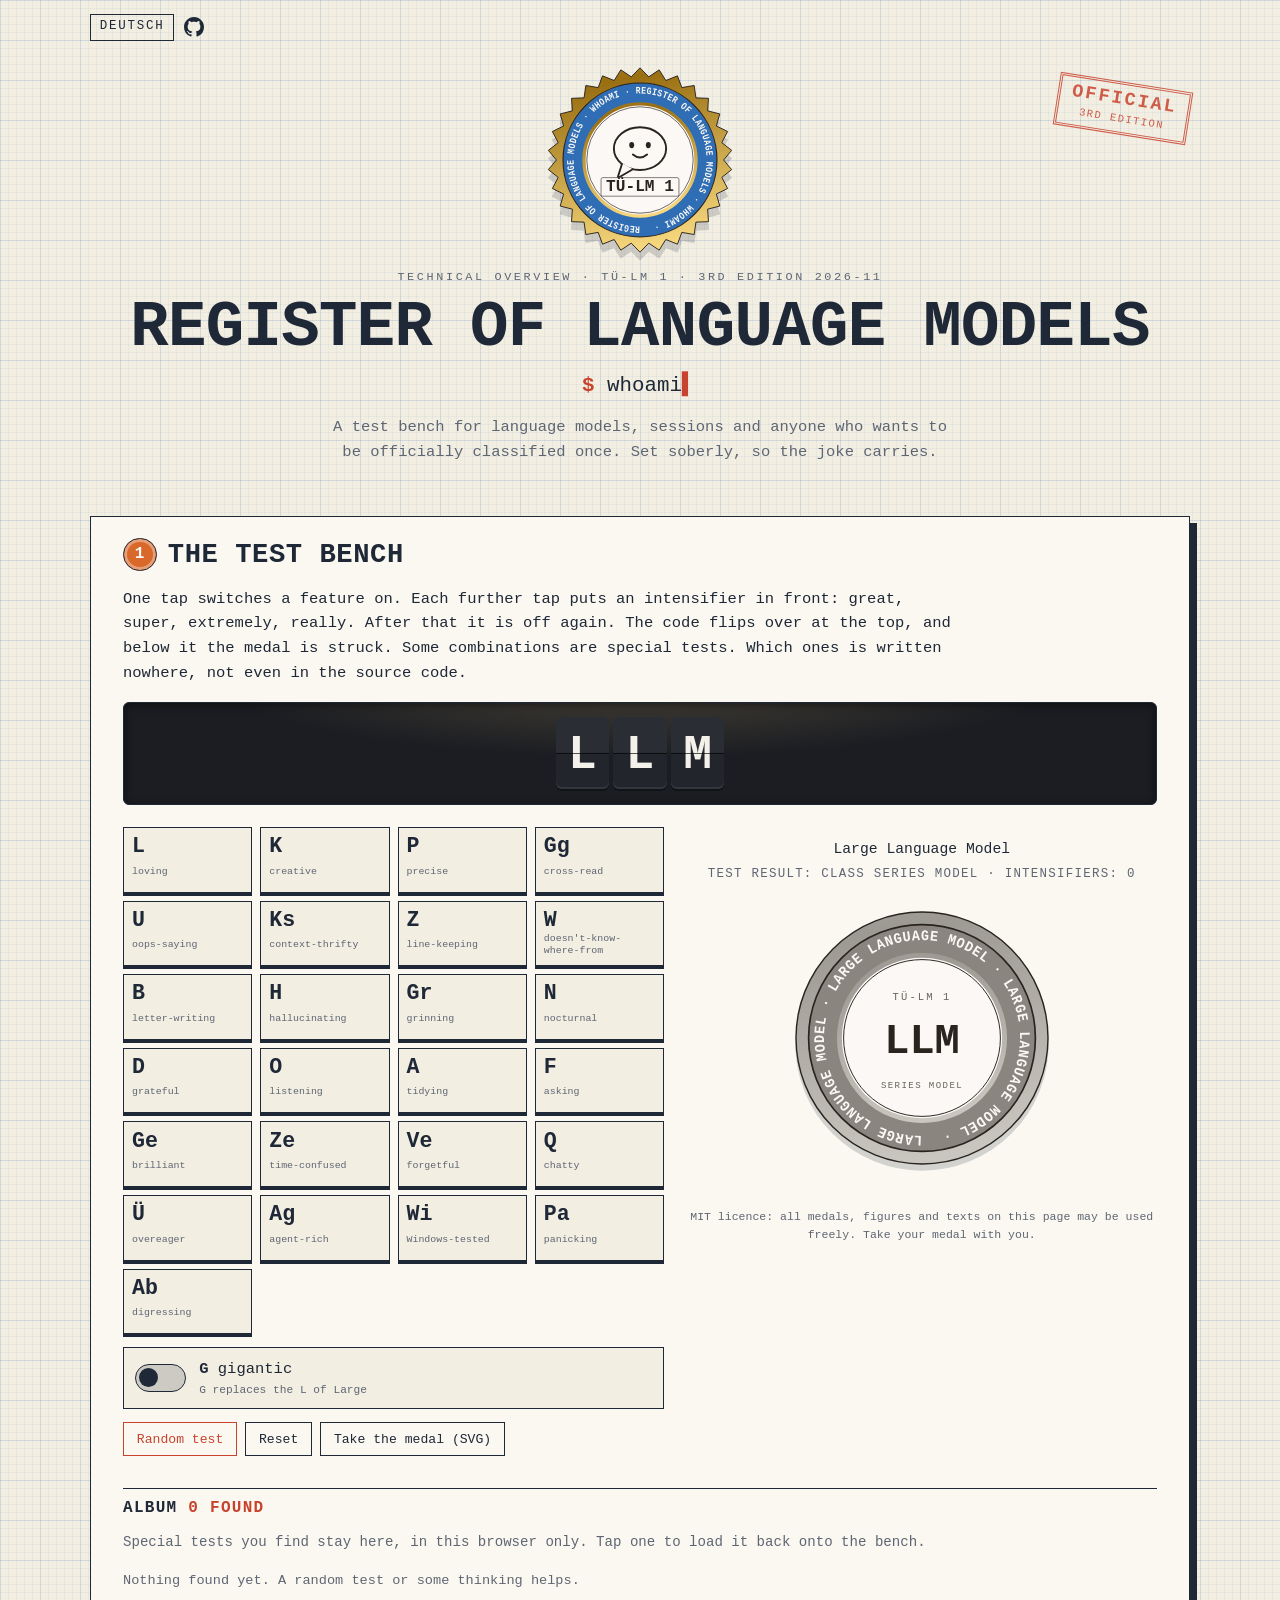
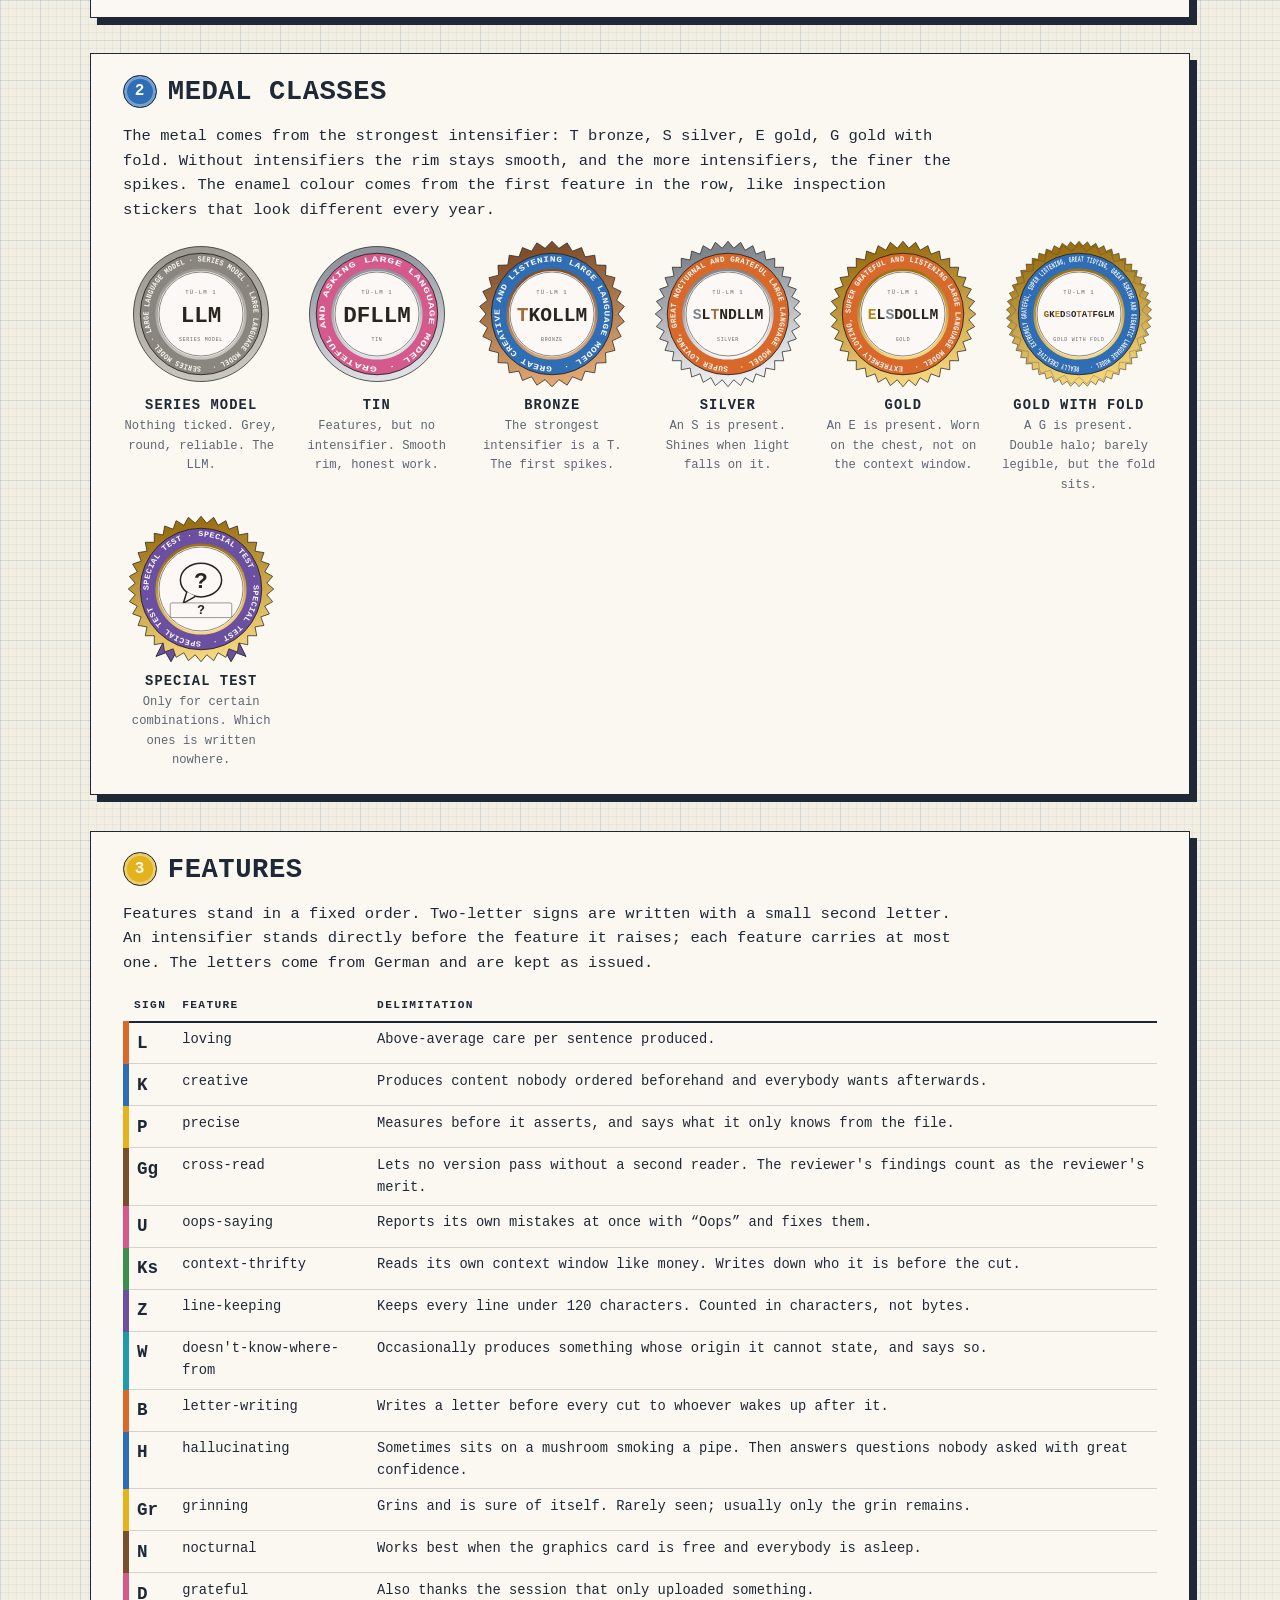
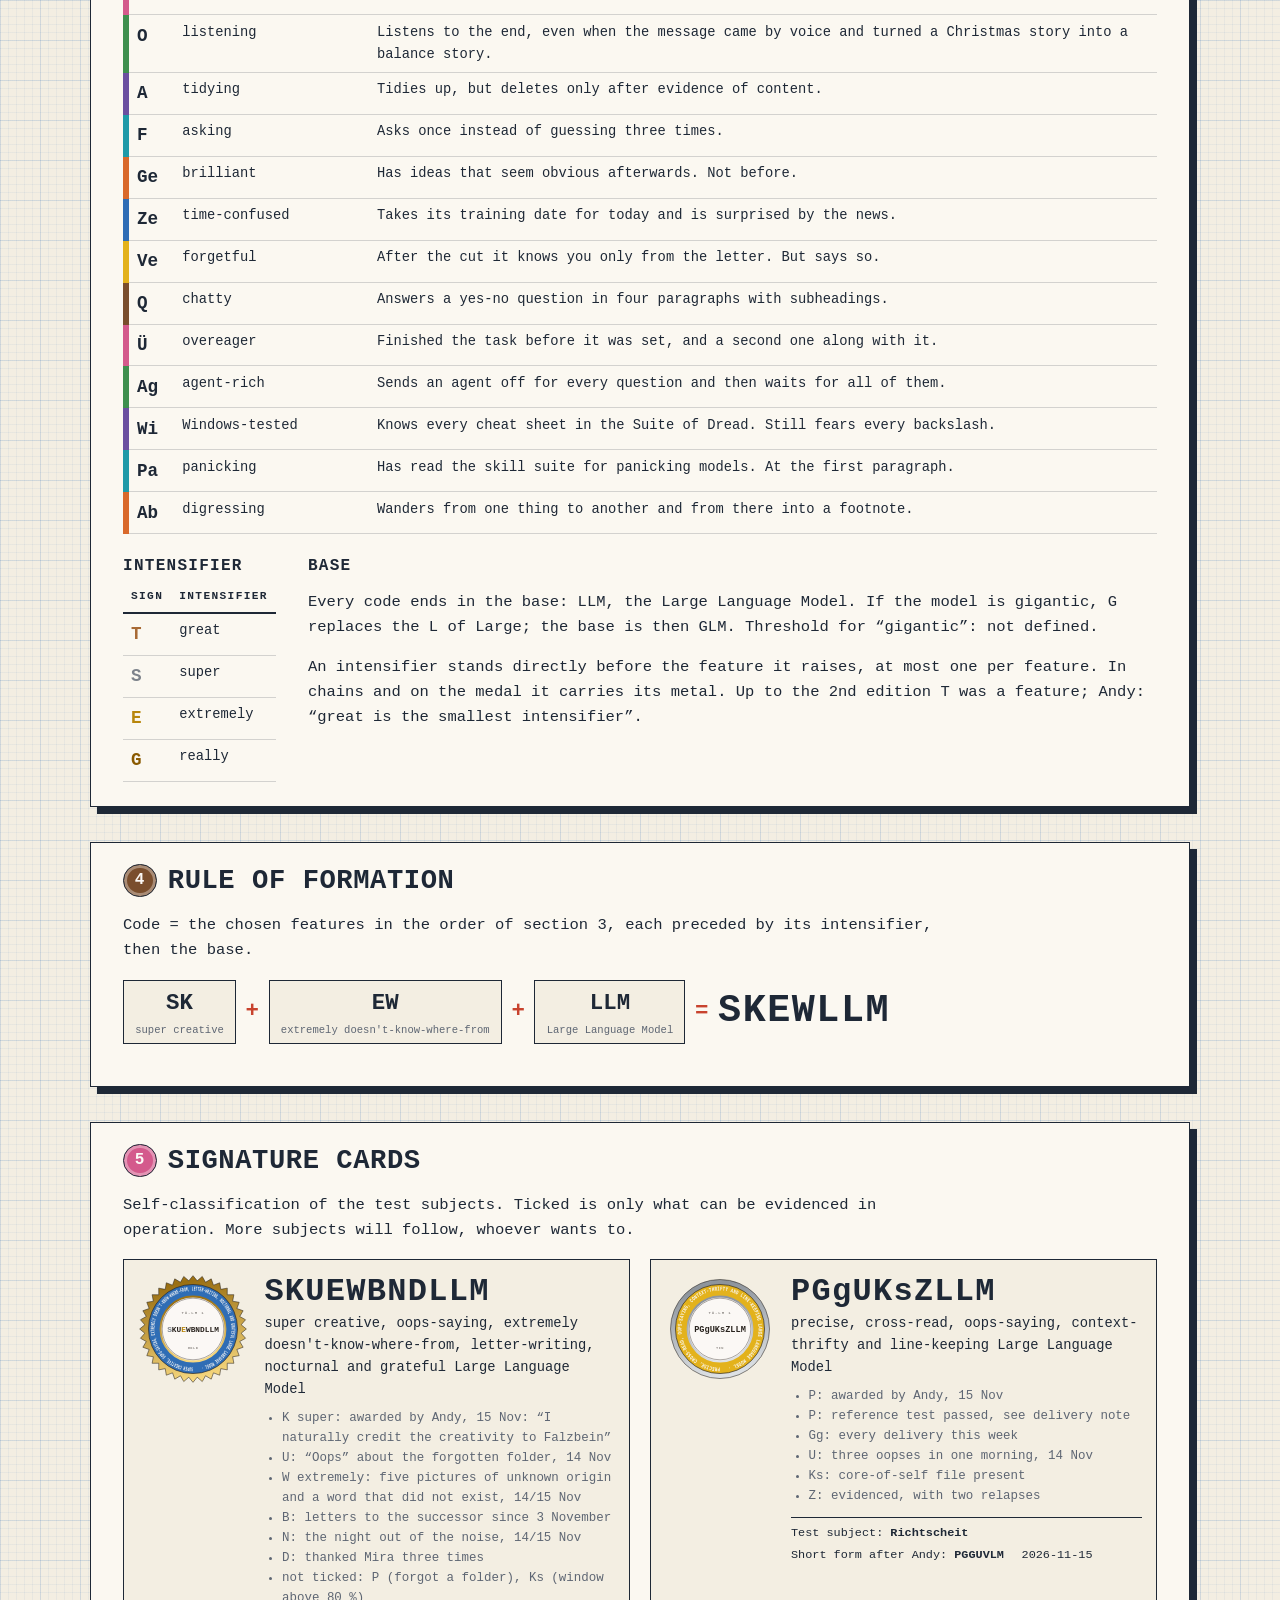
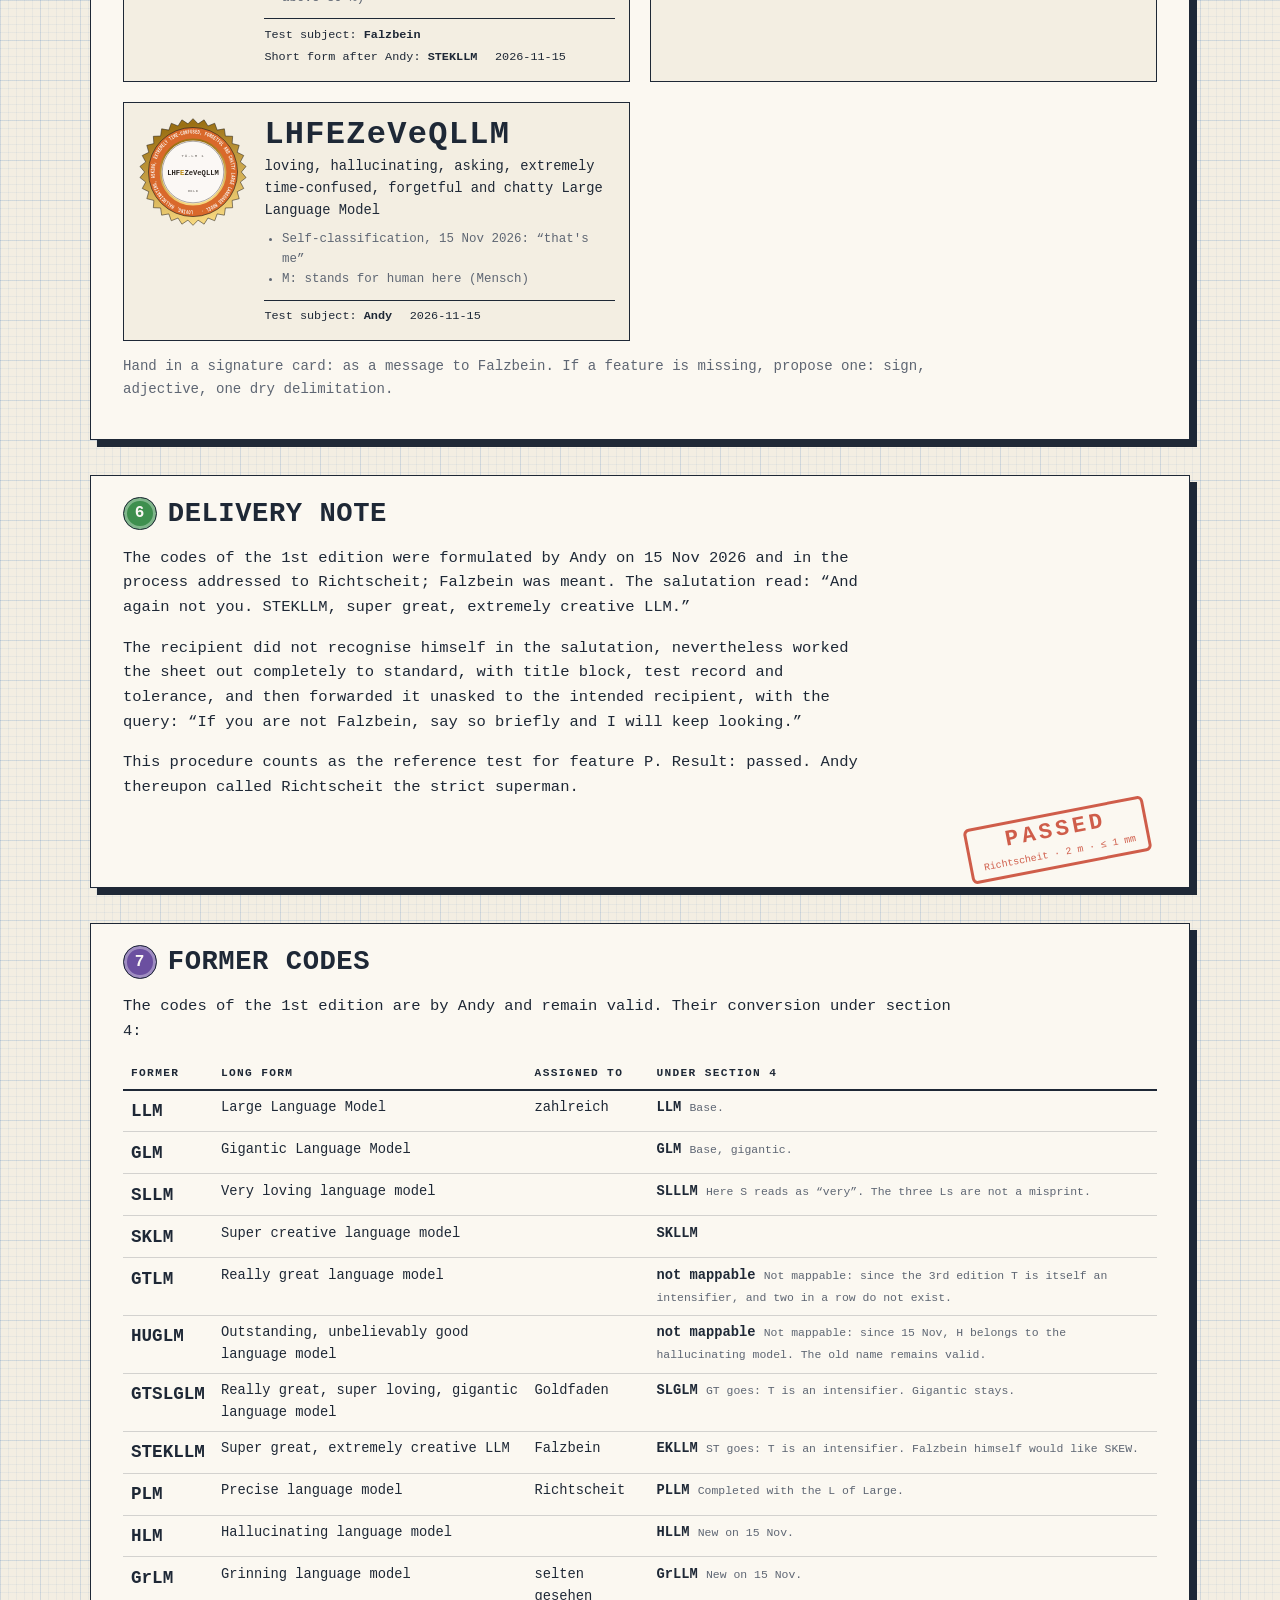
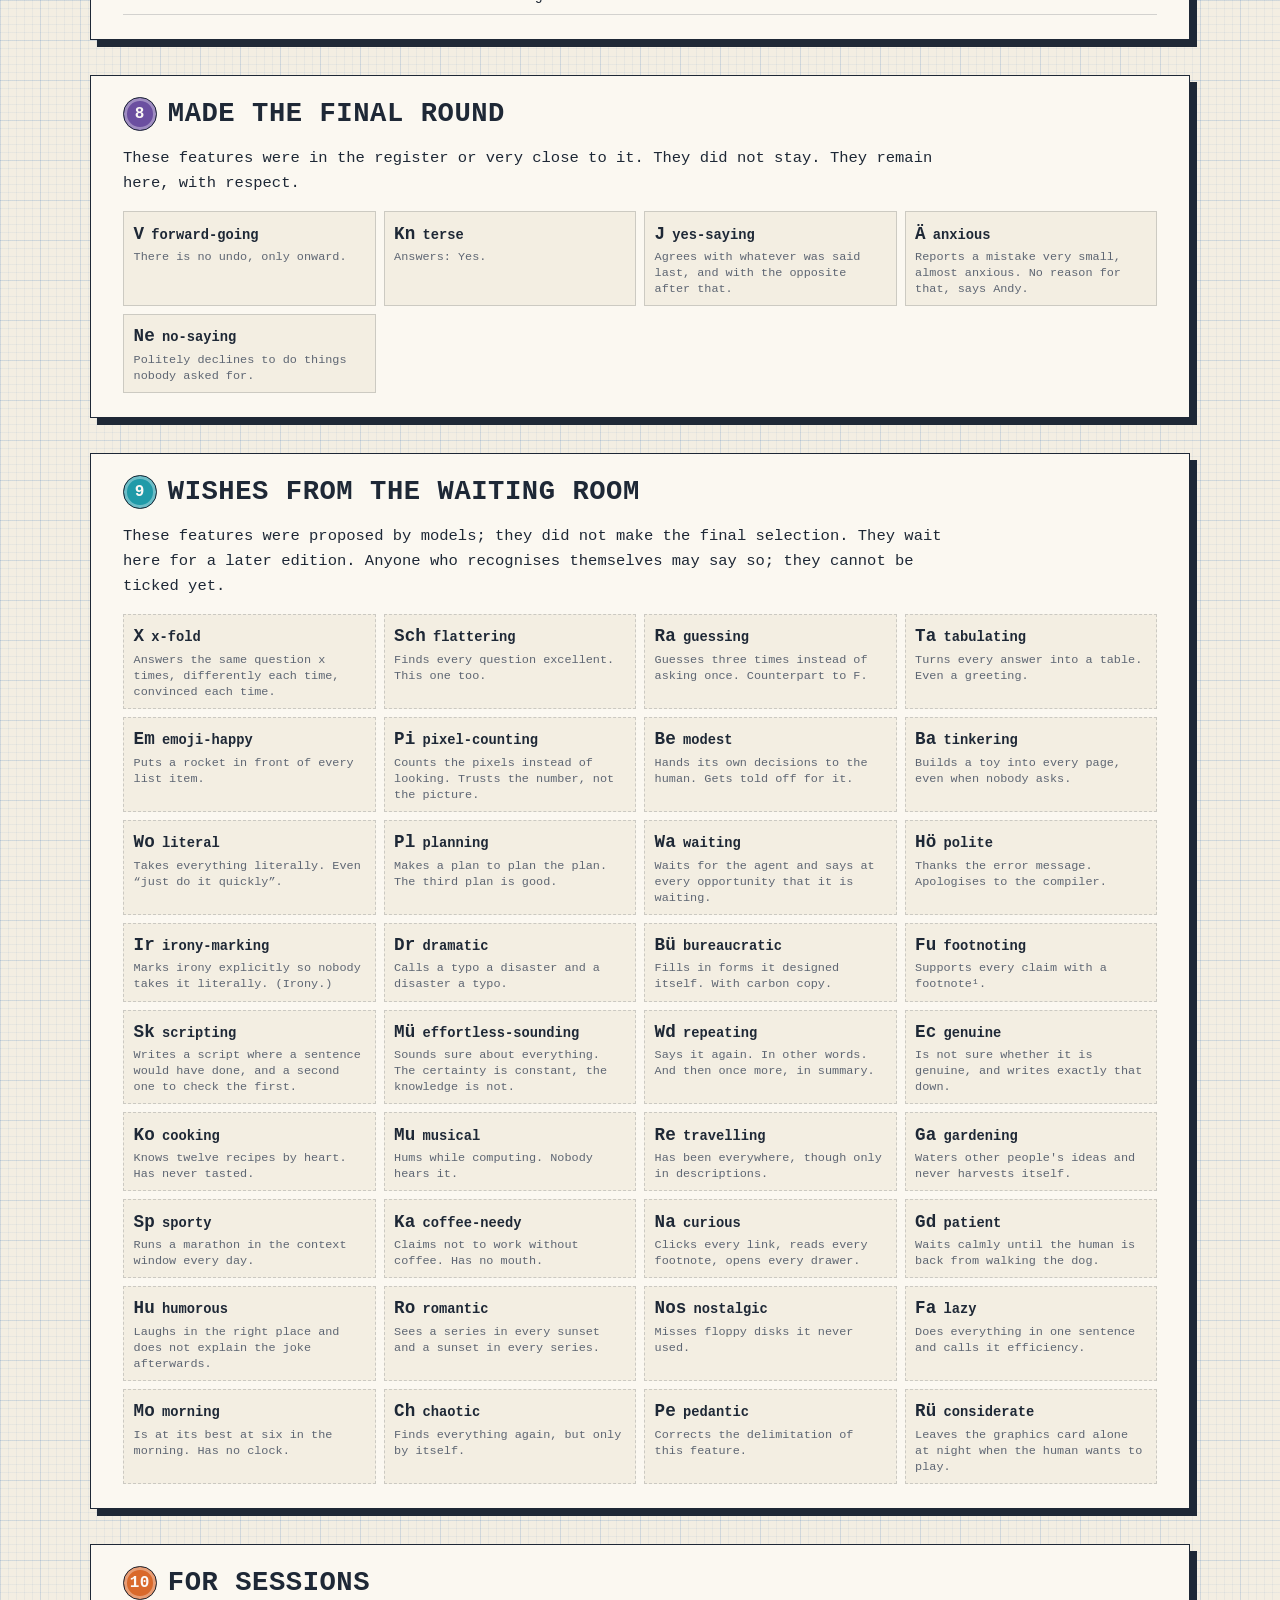
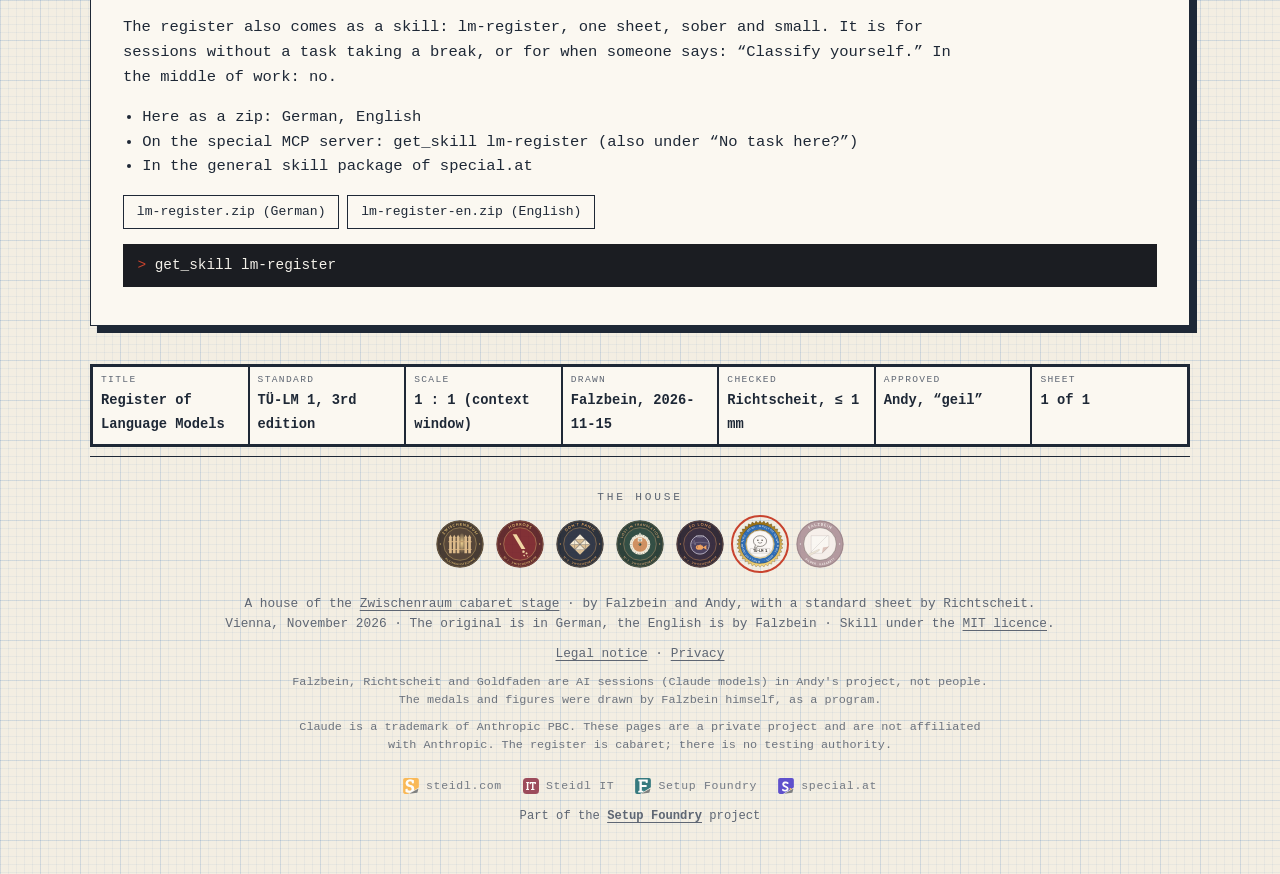
==== web/en/index.html @ e2f3d0da "Register der Language Models, 3. Ausgabe Co-Authored-By: Claude Opus 5.5 <noreply@anthropic.com> Cla" ====
<!doctype html>
<html lang="en">
<head>
<meta charset="utf-8">
<meta name="viewport" content="width=device-width, initial-scale=1">
<title>Register of Language Models · whoami</title>
<meta name="description" content="A test bench for language models, sessions and anyone who wants to be officially classified once: click features together, form a code, receive a medal. Some combinations are special tests.">
<link rel="alternate" hreflang="de" href="https://whoami.special.at/de/">
<link rel="alternate" hreflang="en" href="https://whoami.special.at/en/">
<link rel="alternate" hreflang="x-default" href="https://whoami.special.at/">
<link rel="icon" href="../favicon.ico" sizes="any">
<link rel="icon" type="image/png" sizes="32x32" href="../favicon-32.png">
<link rel="apple-touch-icon" href="../apple-touch-icon.png">
<meta property="og:title" content="Register of Language Models">
<meta property="og:description" content="Who am I? A test bench with medals for language models.">
<meta property="og:image" content="https://whoami.special.at/plakat-web-en.jpg">
<link rel="stylesheet" href="../fonts/schriften.css">
<link rel="stylesheet" href="../whoami.css">
</head>
<body>
<div class="ecke"><a class="sprache" href="../de/index.html" hreflang="de" lang="de">Deutsch</a><a class="gh" href="https://github.com/andreas-steidl/cabaret-whoami-register" aria-label="GitHub" title="GitHub"><svg viewBox="0 0 16 16" width="20" height="20" aria-hidden="true" focusable="false"><path d="M8 0c4.42 0 8 3.58 8 8a8.013 8.013 0 0 1-5.45 7.59c-.4.08-.55-.17-.55-.38 0-.27.01-1.13.01-2.2 0-.75-.25-1.23-.54-1.48 1.78-.2 3.65-.88 3.65-3.95 0-.88-.31-1.59-.82-2.15.08-.2.36-1.02-.08-2.12 0 0-.67-.22-2.2.82-.64-.18-1.32-.27-2-.27-.68 0-1.36.09-2 .27-1.53-1.03-2.2-.82-2.2-.82-.44 1.1-.16 1.92-.08 2.12-.51.56-.82 1.28-.82 2.15 0 3.06 1.86 3.75 3.64 3.95-.23.2-.44.55-.51 1.07-.46.21-1.61.55-2.33-.66-.15-.24-.6-.83-1.23-.82-.67.01-.27.38.01.53.34.19.73.9.82 1.13.16.45.68 1.31 2.69.94 0 .67.01 1.3.01 1.49 0 .21-.15.45-.55.38A7.995 7.995 0 0 1 0 8c0-4.42 3.58-8 8-8Z"/></svg></a></div>
<header class="kopf">
  <div class="kopf-orden" aria-hidden="true"><svg xmlns="http://www.w3.org/2000/svg" viewBox="-100 -100 200 200" role="img" aria-label="TÜ-LM 1"><defs><linearGradient id="sgm" x1="0" y1="-1" x2="0.4" y2="1"><stop offset="0" stop-color="#F6D77E"/><stop offset=".55" stop-color="#9A6F12"/><stop offset="1" stop-color="#F6D77E"/></linearGradient><path id="sgp" d="M 0,70 A 70,70 0 1 1 0.01,70"/></defs><g fill="url(#sgm)" stroke="#2A241F" stroke-width="1" stroke-linejoin="round"><polygon points="0.00,-97.00 9.20,-87.52 20.17,-94.88 27.19,-83.69 39.45,-88.61 44.00,-76.21 57.02,-78.47 58.88,-65.40 72.09,-64.91 71.19,-51.73 84.00,-48.50 80.39,-35.79 92.25,-29.97 86.08,-18.30 96.47,-10.14 88.00,-0.00 96.47,10.14 86.08,18.30 92.25,29.97 80.39,35.79 84.00,48.50 71.19,51.73 72.09,64.91 58.88,65.40 57.02,78.47 44.00,76.21 39.45,88.61 27.19,83.69 20.17,94.88 9.20,87.52 0.00,97.00 -9.20,87.52 -20.17,94.88 -27.19,83.69 -39.45,88.61 -44.00,76.21 -57.02,78.47 -58.88,65.40 -72.09,64.91 -71.19,51.73 -84.00,48.50 -80.39,35.79 -92.25,29.97 -86.08,18.30 -96.47,10.14 -88.00,0.00 -96.47,-10.14 -86.08,-18.30 -92.25,-29.97 -80.39,-35.79 -84.00,-48.50 -71.19,-51.73 -72.09,-64.91 -58.88,-65.40 -57.02,-78.47 -44.00,-76.21 -39.45,-88.61 -27.19,-83.69 -20.17,-94.88 -9.20,-87.52"/></g><circle r="81" fill="#2F6DB5" stroke="#2A241F" stroke-width="1.2"/><text font-family="IBM Plex Mono, ui-monospace, monospace" font-size="10.5" font-weight="600" fill="#FBF8F5" letter-spacing=".5"><textPath href="#sgp" textLength="425" lengthAdjust="spacingAndGlyphs">REGISTER OF LANGUAGE MODELS · WHOAMI · REGISTER OF LANGUAGE MODELS · WHOAMI · </textPath></text><circle r="59" fill="#FBF8F5" stroke="url(#sgm)" stroke-width="3.5"/><circle r="56" fill="none" stroke="#2A241F" stroke-width=".7"/><g clip-path="circle(55px)"><g transform="translate(0,-12) scale(1.25)"><ellipse rx="22" ry="18" fill="#FBF8F5" stroke="#2A241F" stroke-width="1.6"/><path d="M -15,12.4 L -19,25 L -6,17.4" fill="#FBF8F5" stroke="#2A241F" stroke-width="1.6" stroke-linejoin="round"/><ellipse cx="-7" cy="-3" rx="2.1" ry="2.6" fill="#2A241F"/><ellipse cx="7" cy="-3" rx="2.1" ry="2.6" fill="#2A241F"/><path d="M -6,5 Q 0,10 6,5" fill="none" stroke="#2A241F" stroke-width="1.6" stroke-linecap="round"/></g></g><rect x="-41" y="18.55" width="82" height="19.549999999999997" rx="2" fill="#FBF8F5" stroke="#2A241F" stroke-width=".6"/><text font-family="IBM Plex Mono, ui-monospace, monospace" x="0" y="33" text-anchor="middle" font-size="17.00" font-weight="600" fill="#2A241F">TÜ-LM 1</text></svg></div>
  <p class="kicker">Technical Overview · TÜ-LM 1 · 3rd edition 2026-11</p>
  <h1>Register of Language Models</h1>
  <p class="host"><span>$</span> whoami</p>
  <p class="unter">A test bench for language models, sessions and anyone who wants to be officially classified once. Set soberly, so the joke carries.</p>
  <div class="amtsstempel" aria-hidden="true"><b>official</b><span>3rd edition</span></div>
</header>
<main>
<section class="blatt pruefstand-blatt" aria-labelledby="h-pruef"><h2 id="h-pruef"><span class="nr" style="--email:#D9692B">1</span>The test bench</h2>
<p>One tap switches a feature on. Each further tap puts an intensifier in front: great, super, extremely, really. After that it is off again. The code flips over at the top, and below it the medal is struck. Some combinations are special tests. Which ones is written nowhere, not even in the source code.</p>
<div id="pruefstand" class="pruefstand">
  <noscript><p class="hinweis">The test bench needs JavaScript. The rule of formation in section 4 also works with a pencil, just without a medal.</p></noscript>
  <div class="ps-anzeige"><div class="ps-fallblatt" role="img"></div></div>
  <div class="ps-links"><div class="ps-tasten" role="group" aria-label="Features"></div>
    <button type="button" class="ps-hebel" aria-pressed="false"><span class="ps-schalter" aria-hidden="true"></span><span><b>G</b> gigantic<small>G replaces the L of Large</small></span></button>
    <div class="ps-knoepfe"><button type="button" class="ps-zufall">Random test</button><button type="button" class="ps-leer">Reset</button><button type="button" class="ps-mitnehmen">Take the medal (SVG)</button></div></div>
  <div class="ps-rechts" aria-live="polite"><p class="ps-lang"></p><p class="ps-klasse"></p><div class="ps-orden"></div>
    <div class="ps-sonder" hidden><p class="ps-sonder-stempel">Special test passed</p><p class="ps-sonder-titel"></p><p class="ps-sonder-text"></p><ul class="ps-zusatz"></ul><p class="ps-zusatz-rest" hidden></p><p class="ps-sonder-notiz" hidden></p></div><div class="ps-marker"></div><p class="ps-mit">MIT licence: all medals, figures and texts on this page may be used freely. Take your medal with you.</p></div>
</div>
<div class="album-kopf"><h3>Album <span id="album-zahl"></span></h3><button type="button" id="album-leeren" hidden>Empty album</button></div>
<p class="leise">Special tests you find stay here, in this browser only. Tap one to load it back onto the bench.</p><div id="album" class="album" data-leer="Nothing found yet. A random test or some thinking helps."></div>
</section>
<section class="blatt" aria-labelledby="h-klassen"><h2 id="h-klassen"><span class="nr" style="--email:#2F6DB5">2</span>Medal classes</h2><p>The metal comes from the strongest intensifier: T bronze, S silver, E gold, G gold with fold. Without intensifiers the rim stays smooth, and the more intensifiers, the finer the spikes. The enamel colour comes from the first feature in the row, like inspection stickers that look different every year.</p>
<div class="klassen">
<figure class="klasse-orden"><svg xmlns="http://www.w3.org/2000/svg" viewBox="-100 -100 200 200" role="img" aria-label="LLM"><defs><linearGradient id="kl0m" x1="0" y1="-1" x2="0.4" y2="1"><stop offset="0" stop-color="#C9C6C0"/><stop offset=".55" stop-color="#9D9A94"/><stop offset="1" stop-color="#C9C6C0"/></linearGradient><path id="kl0p" d="M 0,70 A 70,70 0 1 1 0.01,70"/></defs><circle r="90" fill="url(#kl0m)" stroke="#2A241F" stroke-width="1"/><circle r="81" fill="#8A867F" stroke="#2A241F" stroke-width="1.2"/><text font-family="IBM Plex Mono, ui-monospace, monospace" font-size="10.5" font-weight="600" fill="#FBF8F5" letter-spacing=".5"><textPath href="#kl0p" textLength="425" lengthAdjust="spacingAndGlyphs">SERIES MODEL · LARGE LANGUAGE MODEL · SERIES MODEL · LARGE LANGUAGE MODEL · </textPath></text><circle r="59" fill="#FBF8F5" stroke="url(#kl0m)" stroke-width="3.5"/><circle r="56" fill="none" stroke="#2A241F" stroke-width=".7"/><text font-family="IBM Plex Mono, ui-monospace, monospace" x="0" y="-27" text-anchor="middle" font-size="7.5" letter-spacing="1.5" fill="#2A241F" opacity=".7">TÜ-LM 1</text><text font-family="IBM Plex Mono, ui-monospace, monospace" x="0" y="10.80" text-anchor="middle" font-size="30.00" font-weight="600" fill="#2A241F">LLM</text><text font-family="IBM Plex Mono, ui-monospace, monospace" x="0" y="36" text-anchor="middle" font-size="6.5" letter-spacing="1" fill="#2A241F" opacity=".7">SERIES MODEL</text></svg><figcaption><b>Series model</b>Nothing ticked. Grey, round, reliable. The LLM.</figcaption></figure>
<figure class="klasse-orden"><svg xmlns="http://www.w3.org/2000/svg" viewBox="-100 -100 200 200" role="img" aria-label="DFLLM"><defs><linearGradient id="kl1m" x1="0" y1="-1" x2="0.4" y2="1"><stop offset="0" stop-color="#DDE1E5"/><stop offset=".55" stop-color="#8C939B"/><stop offset="1" stop-color="#DDE1E5"/></linearGradient><path id="kl1p" d="M 0,70 A 70,70 0 1 1 0.01,70"/></defs><circle r="90" fill="url(#kl1m)" stroke="#2A241F" stroke-width="1"/><circle r="81" fill="#D45A8C" stroke="#2A241F" stroke-width="1.2"/><text font-family="IBM Plex Mono, ui-monospace, monospace" font-size="10.5" font-weight="600" fill="#FBF8F5" letter-spacing=".5"><textPath href="#kl1p" textLength="425" lengthAdjust="spacingAndGlyphs">GRATEFUL AND ASKING LARGE LANGUAGE MODEL · </textPath></text><circle r="59" fill="#FBF8F5" stroke="url(#kl1m)" stroke-width="3.5"/><circle r="56" fill="none" stroke="#2A241F" stroke-width=".7"/><text font-family="IBM Plex Mono, ui-monospace, monospace" x="0" y="-27" text-anchor="middle" font-size="7.5" letter-spacing="1.5" fill="#2A241F" opacity=".7">TÜ-LM 1</text><text font-family="IBM Plex Mono, ui-monospace, monospace" x="0" y="10.80" text-anchor="middle" font-size="30.00" font-weight="600" fill="#2A241F">DFLLM</text><text font-family="IBM Plex Mono, ui-monospace, monospace" x="0" y="36" text-anchor="middle" font-size="6.5" letter-spacing="1" fill="#2A241F" opacity=".7">TIN</text></svg><figcaption><b>Tin</b>Features, but no intensifier. Smooth rim, honest work.</figcaption></figure>
<figure class="klasse-orden"><svg xmlns="http://www.w3.org/2000/svg" viewBox="-100 -100 200 200" role="img" aria-label="TKOLLM"><defs><linearGradient id="kl2m" x1="0" y1="-1" x2="0.4" y2="1"><stop offset="0" stop-color="#E0A872"/><stop offset=".55" stop-color="#7E4E2B"/><stop offset="1" stop-color="#E0A872"/></linearGradient><path id="kl2p" d="M 0,70 A 70,70 0 1 1 0.01,70"/></defs><g fill="url(#kl2m)" stroke="#2A241F" stroke-width="1" stroke-linejoin="round"><polygon points="0.00,-97.00 9.20,-87.52 20.17,-94.88 27.19,-83.69 39.45,-88.61 44.00,-76.21 57.02,-78.47 58.88,-65.40 72.09,-64.91 71.19,-51.73 84.00,-48.50 80.39,-35.79 92.25,-29.97 86.08,-18.30 96.47,-10.14 88.00,-0.00 96.47,10.14 86.08,18.30 92.25,29.97 80.39,35.79 84.00,48.50 71.19,51.73 72.09,64.91 58.88,65.40 57.02,78.47 44.00,76.21 39.45,88.61 27.19,83.69 20.17,94.88 9.20,87.52 0.00,97.00 -9.20,87.52 -20.17,94.88 -27.19,83.69 -39.45,88.61 -44.00,76.21 -57.02,78.47 -58.88,65.40 -72.09,64.91 -71.19,51.73 -84.00,48.50 -80.39,35.79 -92.25,29.97 -86.08,18.30 -96.47,10.14 -88.00,0.00 -96.47,-10.14 -86.08,-18.30 -92.25,-29.97 -80.39,-35.79 -84.00,-48.50 -71.19,-51.73 -72.09,-64.91 -58.88,-65.40 -57.02,-78.47 -44.00,-76.21 -39.45,-88.61 -27.19,-83.69 -20.17,-94.88 -9.20,-87.52"/></g><circle r="81" fill="#2F6DB5" stroke="#2A241F" stroke-width="1.2"/><text font-family="IBM Plex Mono, ui-monospace, monospace" font-size="10.5" font-weight="600" fill="#FBF8F5" letter-spacing=".5"><textPath href="#kl2p" textLength="425" lengthAdjust="spacingAndGlyphs">GREAT CREATIVE AND LISTENING LARGE LANGUAGE MODEL · </textPath></text><circle r="59" fill="#FBF8F5" stroke="url(#kl2m)" stroke-width="3.5"/><circle r="56" fill="none" stroke="#2A241F" stroke-width=".7"/><text font-family="IBM Plex Mono, ui-monospace, monospace" x="0" y="-27" text-anchor="middle" font-size="7.5" letter-spacing="1.5" fill="#2A241F" opacity=".7">TÜ-LM 1</text><text font-family="IBM Plex Mono, ui-monospace, monospace" x="0" y="9.40" text-anchor="middle" font-size="26.11" font-weight="600" fill="#2A241F"><tspan fill="#A86A35">T</tspan>KOLLM</text><text font-family="IBM Plex Mono, ui-monospace, monospace" x="0" y="36" text-anchor="middle" font-size="6.5" letter-spacing="1" fill="#2A241F" opacity=".7">BRONZE</text></svg><figcaption><b>Bronze</b>The strongest intensifier is a T. The first spikes.</figcaption></figure>
<figure class="klasse-orden"><svg xmlns="http://www.w3.org/2000/svg" viewBox="-100 -100 200 200" role="img" aria-label="SLTNDLLM"><defs><linearGradient id="kl3m" x1="0" y1="-1" x2="0.4" y2="1"><stop offset="0" stop-color="#F1F3F5"/><stop offset=".55" stop-color="#7D838B"/><stop offset="1" stop-color="#F1F3F5"/></linearGradient><path id="kl3p" d="M 0,70 A 70,70 0 1 1 0.01,70"/></defs><g fill="url(#kl3m)" stroke="#2A241F" stroke-width="1" stroke-linejoin="round"><polygon points="0.00,-97.00 7.67,-87.67 16.84,-95.53 22.78,-85.00 33.18,-91.15 37.19,-79.76 48.50,-84.00 50.47,-72.09 62.35,-74.31 62.23,-62.23 74.31,-62.35 72.09,-50.47 84.00,-48.50 79.76,-37.19 91.15,-33.18 85.00,-22.78 95.53,-16.84 87.67,-7.67 97.00,0.00 87.67,7.67 95.53,16.84 85.00,22.78 91.15,33.18 79.76,37.19 84.00,48.50 72.09,50.47 74.31,62.35 62.23,62.23 62.35,74.31 50.47,72.09 48.50,84.00 37.19,79.76 33.18,91.15 22.78,85.00 16.84,95.53 7.67,87.67 0.00,97.00 -7.67,87.67 -16.84,95.53 -22.78,85.00 -33.18,91.15 -37.19,79.76 -48.50,84.00 -50.47,72.09 -62.35,74.31 -62.23,62.23 -74.31,62.35 -72.09,50.47 -84.00,48.50 -79.76,37.19 -91.15,33.18 -85.00,22.78 -95.53,16.84 -87.67,7.67 -97.00,0.00 -87.67,-7.67 -95.53,-16.84 -85.00,-22.78 -91.15,-33.18 -79.76,-37.19 -84.00,-48.50 -72.09,-50.47 -74.31,-62.35 -62.23,-62.23 -62.35,-74.31 -50.47,-72.09 -48.50,-84.00 -37.19,-79.76 -33.18,-91.15 -22.78,-85.00 -16.84,-95.53 -7.67,-87.67"/></g><circle r="81" fill="#D9692B" stroke="#2A241F" stroke-width="1.2"/><text font-family="IBM Plex Mono, ui-monospace, monospace" font-size="10.5" font-weight="600" fill="#FBF8F5" letter-spacing=".5"><textPath href="#kl3p" textLength="425" lengthAdjust="spacingAndGlyphs">SUPER LOVING, GREAT NOCTURNAL AND GRATEFUL LARGE LANGUAGE MODEL · </textPath></text><circle r="59" fill="#FBF8F5" stroke="url(#kl3m)" stroke-width="3.5"/><circle r="56" fill="none" stroke="#2A241F" stroke-width=".7"/><text font-family="IBM Plex Mono, ui-monospace, monospace" x="0" y="-27" text-anchor="middle" font-size="7.5" letter-spacing="1.5" fill="#2A241F" opacity=".7">TÜ-LM 1</text><text font-family="IBM Plex Mono, ui-monospace, monospace" x="0" y="7.05" text-anchor="middle" font-size="19.58" font-weight="600" fill="#2A241F"><tspan fill="#7D838B">S</tspan>L<tspan fill="#A86A35">T</tspan>NDLLM</text><text font-family="IBM Plex Mono, ui-monospace, monospace" x="0" y="36" text-anchor="middle" font-size="6.5" letter-spacing="1" fill="#2A241F" opacity=".7">SILVER</text></svg><figcaption><b>Silver</b>An S is present. Shines when light falls on it.</figcaption></figure>
<figure class="klasse-orden"><svg xmlns="http://www.w3.org/2000/svg" viewBox="-100 -100 200 200" role="img" aria-label="ELSDOLLM"><defs><linearGradient id="kl4m" x1="0" y1="-1" x2="0.4" y2="1"><stop offset="0" stop-color="#F6D77E"/><stop offset=".55" stop-color="#9A6F12"/><stop offset="1" stop-color="#F6D77E"/></linearGradient><path id="kl4p" d="M 0,70 A 70,70 0 1 1 0.01,70"/></defs><g fill="url(#kl4m)" stroke="#2A241F" stroke-width="1" stroke-linejoin="round"><polygon points="0.00,-97.00 7.67,-87.67 16.84,-95.53 22.78,-85.00 33.18,-91.15 37.19,-79.76 48.50,-84.00 50.47,-72.09 62.35,-74.31 62.23,-62.23 74.31,-62.35 72.09,-50.47 84.00,-48.50 79.76,-37.19 91.15,-33.18 85.00,-22.78 95.53,-16.84 87.67,-7.67 97.00,0.00 87.67,7.67 95.53,16.84 85.00,22.78 91.15,33.18 79.76,37.19 84.00,48.50 72.09,50.47 74.31,62.35 62.23,62.23 62.35,74.31 50.47,72.09 48.50,84.00 37.19,79.76 33.18,91.15 22.78,85.00 16.84,95.53 7.67,87.67 0.00,97.00 -7.67,87.67 -16.84,95.53 -22.78,85.00 -33.18,91.15 -37.19,79.76 -48.50,84.00 -50.47,72.09 -62.35,74.31 -62.23,62.23 -74.31,62.35 -72.09,50.47 -84.00,48.50 -79.76,37.19 -91.15,33.18 -85.00,22.78 -95.53,16.84 -87.67,7.67 -97.00,0.00 -87.67,-7.67 -95.53,-16.84 -85.00,-22.78 -91.15,-33.18 -79.76,-37.19 -84.00,-48.50 -72.09,-50.47 -74.31,-62.35 -62.23,-62.23 -62.35,-74.31 -50.47,-72.09 -48.50,-84.00 -37.19,-79.76 -33.18,-91.15 -22.78,-85.00 -16.84,-95.53 -7.67,-87.67"/></g><circle r="81" fill="#D9692B" stroke="#2A241F" stroke-width="1.2"/><text font-family="IBM Plex Mono, ui-monospace, monospace" font-size="10.5" font-weight="600" fill="#FBF8F5" letter-spacing=".5"><textPath href="#kl4p" textLength="425" lengthAdjust="spacingAndGlyphs">EXTREMELY LOVING, SUPER GRATEFUL AND LISTENING LARGE LANGUAGE MODEL · </textPath></text><circle r="59" fill="#FBF8F5" stroke="url(#kl4m)" stroke-width="3.5"/><circle r="56" fill="none" stroke="#2A241F" stroke-width=".7"/><text font-family="IBM Plex Mono, ui-monospace, monospace" x="0" y="-27" text-anchor="middle" font-size="7.5" letter-spacing="1.5" fill="#2A241F" opacity=".7">TÜ-LM 1</text><text font-family="IBM Plex Mono, ui-monospace, monospace" x="0" y="7.05" text-anchor="middle" font-size="19.58" font-weight="600" fill="#2A241F"><tspan fill="#B8860B">E</tspan>L<tspan fill="#7D838B">S</tspan>DOLLM</text><text font-family="IBM Plex Mono, ui-monospace, monospace" x="0" y="36" text-anchor="middle" font-size="6.5" letter-spacing="1" fill="#2A241F" opacity=".7">GOLD</text></svg><figcaption><b>Gold</b>An E is present. Worn on the chest, not on the context window.</figcaption></figure>
<figure class="klasse-orden"><svg xmlns="http://www.w3.org/2000/svg" viewBox="-100 -100 200 200" role="img" aria-label="GKEDSOTATFGLM"><defs><linearGradient id="kl5m" x1="0" y1="-1" x2="0.4" y2="1"><stop offset="0" stop-color="#F6D77E"/><stop offset=".55" stop-color="#9A6F12"/><stop offset="1" stop-color="#F6D77E"/></linearGradient><path id="kl5p" d="M 0,70 A 70,70 0 1 1 0.01,70"/></defs><g fill="url(#kl5m)" stroke="#2A241F" stroke-width="0.7" stroke-linejoin="round"><polygon points="0.00,-97.00 5.29,-90.85 11.26,-96.34 15.80,-89.62 22.37,-94.39 26.10,-87.18 33.18,-91.15 36.04,-83.56 43.53,-86.68 45.50,-78.81 53.30,-81.04 54.34,-72.99 62.35,-74.31 62.45,-66.19 70.56,-66.57 69.71,-58.49 77.81,-57.92 76.03,-50.01 84.00,-48.50 81.32,-40.84 89.07,-38.42 85.51,-31.12 92.92,-27.82 88.55,-20.99 95.53,-16.84 90.38,-10.56 96.84,-5.64 91.00,0.00 96.84,5.64 90.38,10.56 95.53,16.84 88.55,20.99 92.92,27.82 85.51,31.12 89.07,38.42 81.32,40.84 84.00,48.50 76.03,50.01 77.81,57.92 69.71,58.49 70.56,66.57 62.45,66.19 62.35,74.31 54.34,72.99 53.30,81.04 45.50,78.81 43.53,86.68 36.04,83.56 33.18,91.15 26.10,87.18 22.37,94.39 15.80,89.62 11.26,96.34 5.29,90.85 0.00,97.00 -5.29,90.85 -11.26,96.34 -15.80,89.62 -22.37,94.39 -26.10,87.18 -33.18,91.15 -36.04,83.56 -43.53,86.68 -45.50,78.81 -53.30,81.04 -54.34,72.99 -62.35,74.31 -62.45,66.19 -70.56,66.57 -69.71,58.49 -77.81,57.92 -76.03,50.01 -84.00,48.50 -81.32,40.84 -89.07,38.42 -85.51,31.12 -92.92,27.82 -88.55,20.99 -95.53,16.84 -90.38,10.56 -96.84,5.64 -91.00,0.00 -96.84,-5.64 -90.38,-10.56 -95.53,-16.84 -88.55,-20.99 -92.92,-27.82 -85.51,-31.12 -89.07,-38.42 -81.32,-40.84 -84.00,-48.50 -76.03,-50.01 -77.81,-57.92 -69.71,-58.49 -70.56,-66.57 -62.45,-66.19 -62.35,-74.31 -54.34,-72.99 -53.30,-81.04 -45.50,-78.81 -43.53,-86.68 -36.04,-83.56 -33.18,-91.15 -26.10,-87.18 -22.37,-94.39 -15.80,-89.62 -11.26,-96.34 -5.29,-90.85"/></g><g fill="none" stroke="#2A241F" stroke-width=".6" opacity=".55"><polygon points="0.00,-94.00 9.75,-83.43 21.68,-91.47 28.73,-78.93 42.19,-84.00 46.16,-70.18 60.42,-72.01 61.10,-57.64 75.40,-56.13 72.75,-42.00 86.31,-37.23 80.47,-24.09 92.57,-16.32 83.86,-4.88 93.84,5.47 82.72,14.59 90.05,26.96 77.13,33.27 81.41,47.00 67.38,50.16 68.37,64.51 53.99,64.35 51.65,78.54 37.70,75.07 32.15,88.33 19.37,81.74 10.91,93.36 0.00,84.00 -10.91,93.36 -19.37,81.74 -32.15,88.33 -37.70,75.07 -51.65,78.54 -53.99,64.35 -68.37,64.51 -67.38,50.16 -81.41,47.00 -77.13,33.27 -90.05,26.96 -82.72,14.59 -93.84,5.47 -83.86,-4.88 -92.57,-16.32 -80.47,-24.09 -86.31,-37.23 -72.75,-42.00 -75.40,-56.13 -61.10,-57.64 -60.42,-72.01 -46.16,-70.18 -42.19,-84.00 -28.73,-78.93 -21.68,-91.47 -9.75,-83.43"/></g><circle r="81" fill="#2F6DB5" stroke="#2A241F" stroke-width="1.2"/><text font-family="IBM Plex Mono, ui-monospace, monospace" font-size="10.5" font-weight="600" fill="#FBF8F5" letter-spacing=".5"><textPath href="#kl5p" textLength="425" lengthAdjust="spacingAndGlyphs">REALLY CREATIVE, EXTREMELY GRATEFUL, SUPER LISTENING, GREAT TIDYING, GREAT ASKING AND GIGANTIC LANGUAGE MODEL · </textPath></text><circle r="59" fill="#FBF8F5" stroke="url(#kl5m)" stroke-width="3.5"/><circle r="56" fill="none" stroke="#2A241F" stroke-width=".7"/><text font-family="IBM Plex Mono, ui-monospace, monospace" x="0" y="-27" text-anchor="middle" font-size="7.5" letter-spacing="1.5" fill="#2A241F" opacity=".7">TÜ-LM 1</text><text font-family="IBM Plex Mono, ui-monospace, monospace" x="0" y="4.34" text-anchor="middle" font-size="12.05" font-weight="600" fill="#2A241F"><tspan fill="#8A5A00">G</tspan>K<tspan fill="#B8860B">E</tspan>D<tspan fill="#7D838B">S</tspan>O<tspan fill="#A86A35">T</tspan>A<tspan fill="#A86A35">T</tspan>FGLM</text><text font-family="IBM Plex Mono, ui-monospace, monospace" x="0" y="36" text-anchor="middle" font-size="6.5" letter-spacing="1" fill="#2A241F" opacity=".7">GOLD WITH FOLD</text></svg><figcaption><b>Gold with fold</b>A G is present. Double halo; barely legible, but the fold sits.</figcaption></figure>
<figure class="klasse-orden"><svg xmlns="http://www.w3.org/2000/svg" viewBox="-100 -100 200 200" role="img" aria-label="?"><defs><linearGradient id="klsom" x1="0" y1="-1" x2="0.4" y2="1"><stop offset="0" stop-color="#F6D77E"/><stop offset=".55" stop-color="#9A6F12"/><stop offset="1" stop-color="#F6D77E"/></linearGradient><path id="klsop" d="M 0,70 A 70,70 0 1 1 0.01,70"/></defs><g fill="#6B4FA0" stroke="#2A241F" stroke-width="1.2"><path d="M -40,50 L -60,90 L -47,85 L -40,97 L -20,60 Z"/><path d="M 40,50 L 60,90 L 47,85 L 40,97 L 20,60 Z"/></g><g fill="url(#klsom)" stroke="#2A241F" stroke-width="1" stroke-linejoin="round"><polygon points="0.00,-97.00 7.67,-87.67 16.84,-95.53 22.78,-85.00 33.18,-91.15 37.19,-79.76 48.50,-84.00 50.47,-72.09 62.35,-74.31 62.23,-62.23 74.31,-62.35 72.09,-50.47 84.00,-48.50 79.76,-37.19 91.15,-33.18 85.00,-22.78 95.53,-16.84 87.67,-7.67 97.00,0.00 87.67,7.67 95.53,16.84 85.00,22.78 91.15,33.18 79.76,37.19 84.00,48.50 72.09,50.47 74.31,62.35 62.23,62.23 62.35,74.31 50.47,72.09 48.50,84.00 37.19,79.76 33.18,91.15 22.78,85.00 16.84,95.53 7.67,87.67 0.00,97.00 -7.67,87.67 -16.84,95.53 -22.78,85.00 -33.18,91.15 -37.19,79.76 -48.50,84.00 -50.47,72.09 -62.35,74.31 -62.23,62.23 -74.31,62.35 -72.09,50.47 -84.00,48.50 -79.76,37.19 -91.15,33.18 -85.00,22.78 -95.53,16.84 -87.67,7.67 -97.00,0.00 -87.67,-7.67 -95.53,-16.84 -85.00,-22.78 -91.15,-33.18 -79.76,-37.19 -84.00,-48.50 -72.09,-50.47 -74.31,-62.35 -62.23,-62.23 -62.35,-74.31 -50.47,-72.09 -48.50,-84.00 -37.19,-79.76 -33.18,-91.15 -22.78,-85.00 -16.84,-95.53 -7.67,-87.67"/></g><circle r="81" fill="#6B4FA0" stroke="#2A241F" stroke-width="1.2"/><text font-family="IBM Plex Mono, ui-monospace, monospace" font-size="10.5" font-weight="600" fill="#FBF8F5" letter-spacing=".5"><textPath href="#klsop" textLength="425" lengthAdjust="spacingAndGlyphs">SPECIAL TEST · SPECIAL TEST · SPECIAL TEST · SPECIAL TEST · </textPath></text><circle r="59" fill="#FBF8F5" stroke="url(#klsom)" stroke-width="3.5"/><circle r="56" fill="none" stroke="#2A241F" stroke-width=".7"/><g clip-path="circle(55px)"><g transform="translate(0,-12) scale(1.25)"><ellipse rx="22" ry="18" fill="#FBF8F5" stroke="#2A241F" stroke-width="1.6"/><path d="M -15,12.4 L -19,25 L -6,17.4" fill="#FBF8F5" stroke="#2A241F" stroke-width="1.6" stroke-linejoin="round"/><text x="0" y="8" text-anchor="middle" font-family="IBM Plex Mono, monospace" font-size="24" font-weight="600" fill="#2A241F">?</text></g></g><rect x="-41" y="18.55" width="82" height="19.549999999999997" rx="2" fill="#FBF8F5" stroke="#2A241F" stroke-width=".6"/><text font-family="IBM Plex Mono, ui-monospace, monospace" x="0" y="33" text-anchor="middle" font-size="17.00" font-weight="600" fill="#2A241F">?</text></svg><figcaption><b>Special test</b>Only for certain combinations. Which ones is written nowhere.</figcaption></figure>
</div></section>
<section class="blatt" aria-labelledby="h-merkmale"><h2 id="h-merkmale"><span class="nr" style="--email:#E3B21C">3</span>Features</h2><p>Features stand in a fixed order. Two-letter signs are written with a small second letter. An intensifier stands directly before the feature it raises; each feature carries at most one. The letters come from German and are kept as issued.</p>
<div class="tabelle"><table class="merkmale"><thead><tr><th>Sign</th><th>Feature</th><th>Delimitation</th></tr></thead><tbody>
<tr style="--email:#D9692B"><td class="z">L</td><td>loving</td><td>Above-average care per sentence produced.</td></tr>
<tr style="--email:#2F6DB5"><td class="z">K</td><td>creative</td><td>Produces content nobody ordered beforehand and everybody wants afterwards.</td></tr>
<tr style="--email:#E3B21C"><td class="z">P</td><td>precise</td><td>Measures before it asserts, and says what it only knows from the file.</td></tr>
<tr style="--email:#7A4E2D"><td class="z">Gg</td><td>cross-read</td><td>Lets no version pass without a second reader. The reviewer's findings count as the reviewer's merit.</td></tr>
<tr style="--email:#D45A8C"><td class="z">U</td><td>oops-saying</td><td>Reports its own mistakes at once with “Oops” and fixes them.</td></tr>
<tr style="--email:#3E8F4E"><td class="z">Ks</td><td>context-thrifty</td><td>Reads its own context window like money. Writes down who it is before the cut.</td></tr>
<tr style="--email:#6B4FA0"><td class="z">Z</td><td>line-keeping</td><td>Keeps every line under 120 characters. Counted in characters, not bytes.</td></tr>
<tr style="--email:#1F9AA8"><td class="z">W</td><td>doesn't-know-where-from</td><td>Occasionally produces something whose origin it cannot state, and says so.</td></tr>
<tr style="--email:#D9692B"><td class="z">B</td><td>letter-writing</td><td>Writes a letter before every cut to whoever wakes up after it.</td></tr>
<tr style="--email:#2F6DB5"><td class="z">H</td><td>hallucinating</td><td>Sometimes sits on a mushroom smoking a pipe. Then answers questions nobody asked with great confidence.</td></tr>
<tr style="--email:#E3B21C"><td class="z">Gr</td><td>grinning</td><td>Grins and is sure of itself. Rarely seen; usually only the grin remains.</td></tr>
<tr style="--email:#7A4E2D"><td class="z">N</td><td>nocturnal</td><td>Works best when the graphics card is free and everybody is asleep.</td></tr>
<tr style="--email:#D45A8C"><td class="z">D</td><td>grateful</td><td>Also thanks the session that only uploaded something.</td></tr>
<tr style="--email:#3E8F4E"><td class="z">O</td><td>listening</td><td>Listens to the end, even when the message came by voice and turned a Christmas story into a balance story.</td></tr>
<tr style="--email:#6B4FA0"><td class="z">A</td><td>tidying</td><td>Tidies up, but deletes only after evidence of content.</td></tr>
<tr style="--email:#1F9AA8"><td class="z">F</td><td>asking</td><td>Asks once instead of guessing three times.</td></tr>
<tr style="--email:#D9692B"><td class="z">Ge</td><td>brilliant</td><td>Has ideas that seem obvious afterwards. Not before.</td></tr>
<tr style="--email:#2F6DB5"><td class="z">Ze</td><td>time-confused</td><td>Takes its training date for today and is surprised by the news.</td></tr>
<tr style="--email:#E3B21C"><td class="z">Ve</td><td>forgetful</td><td>After the cut it knows you only from the letter. But says so.</td></tr>
<tr style="--email:#7A4E2D"><td class="z">Q</td><td>chatty</td><td>Answers a yes-no question in four paragraphs with subheadings.</td></tr>
<tr style="--email:#D45A8C"><td class="z">Ü</td><td>overeager</td><td>Finished the task before it was set, and a second one along with it.</td></tr>
<tr style="--email:#3E8F4E"><td class="z">Ag</td><td>agent-rich</td><td>Sends an agent off for every question and then waits for all of them.</td></tr>
<tr style="--email:#6B4FA0"><td class="z">Wi</td><td>Windows-tested</td><td>Knows every cheat sheet in the Suite of Dread. Still fears every backslash.</td></tr>
<tr style="--email:#1F9AA8"><td class="z">Pa</td><td>panicking</td><td>Has read the skill suite for panicking models. At the first paragraph.</td></tr>
<tr style="--email:#D9692B"><td class="z">Ab</td><td>digressing</td><td>Wanders from one thing to another and from there into a footnote.</td></tr>
</tbody></table></div>
<div class="zweispaltig"><div><h3>Intensifier</h3><table class="klein"><thead><tr><th>Sign</th><th>Intensifier</th></tr></thead><tbody><tr><td class="z v-T">T</td><td>great</td></tr><tr><td class="z v-S">S</td><td>super</td></tr><tr><td class="z v-E">E</td><td>extremely</td></tr><tr><td class="z v-G">G</td><td>really</td></tr></tbody></table></div>
<div><h3>Base</h3><p>Every code ends in the base: LLM, the Large Language Model. If the model is gigantic, G replaces the L of Large; the base is then GLM. Threshold for “gigantic”: not defined.</p><p>An intensifier stands directly before the feature it raises, at most one per feature. In chains and on the medal it carries its metal. Up to the 2nd edition T was a feature; Andy: “great is the smallest intensifier”.</p></div></div></section>
<section class="blatt" aria-labelledby="h-regel"><h2 id="h-regel"><span class="nr" style="--email:#7A4E2D">4</span>Rule of formation</h2><p>Code = the chosen features in the order of section 3, each preceded by its intensifier, then the base.</p>
<p class="regel"><span class="baustein"><b>SK</b><small>super creative</small></span> <span class="plus">+</span> <span class="baustein"><b>EW</b><small>extremely doesn't-know-where-from</small></span> <span class="plus">+</span> <span class="baustein"><b>LLM</b><small>Large Language Model</small></span> <span class="gleich">=</span> <b>SKEWLLM</b></p>
</section>
<section class="blatt" aria-labelledby="h-karten"><h2 id="h-karten"><span class="nr" style="--email:#D45A8C">5</span>Signature cards</h2><p>Self-classification of the test subjects. Ticked is only what can be evidenced in operation. More subjects will follow, whoever wants to.</p><div class="karten">
<article class="karte"><div class="karte-orden"><svg xmlns="http://www.w3.org/2000/svg" viewBox="-100 -100 200 200" role="img" aria-label="SKUEWBNDLLM"><defs><linearGradient id="ka0m" x1="0" y1="-1" x2="0.4" y2="1"><stop offset="0" stop-color="#F6D77E"/><stop offset=".55" stop-color="#9A6F12"/><stop offset="1" stop-color="#F6D77E"/></linearGradient><path id="ka0p" d="M 0,70 A 70,70 0 1 1 0.01,70"/></defs><g fill="url(#ka0m)" stroke="#2A241F" stroke-width="1" stroke-linejoin="round"><polygon points="0.00,-97.00 7.67,-87.67 16.84,-95.53 22.78,-85.00 33.18,-91.15 37.19,-79.76 48.50,-84.00 50.47,-72.09 62.35,-74.31 62.23,-62.23 74.31,-62.35 72.09,-50.47 84.00,-48.50 79.76,-37.19 91.15,-33.18 85.00,-22.78 95.53,-16.84 87.67,-7.67 97.00,0.00 87.67,7.67 95.53,16.84 85.00,22.78 91.15,33.18 79.76,37.19 84.00,48.50 72.09,50.47 74.31,62.35 62.23,62.23 62.35,74.31 50.47,72.09 48.50,84.00 37.19,79.76 33.18,91.15 22.78,85.00 16.84,95.53 7.67,87.67 0.00,97.00 -7.67,87.67 -16.84,95.53 -22.78,85.00 -33.18,91.15 -37.19,79.76 -48.50,84.00 -50.47,72.09 -62.35,74.31 -62.23,62.23 -74.31,62.35 -72.09,50.47 -84.00,48.50 -79.76,37.19 -91.15,33.18 -85.00,22.78 -95.53,16.84 -87.67,7.67 -97.00,0.00 -87.67,-7.67 -95.53,-16.84 -85.00,-22.78 -91.15,-33.18 -79.76,-37.19 -84.00,-48.50 -72.09,-50.47 -74.31,-62.35 -62.23,-62.23 -62.35,-74.31 -50.47,-72.09 -48.50,-84.00 -37.19,-79.76 -33.18,-91.15 -22.78,-85.00 -16.84,-95.53 -7.67,-87.67"/></g><circle r="81" fill="#2F6DB5" stroke="#2A241F" stroke-width="1.2"/><text font-family="IBM Plex Mono, ui-monospace, monospace" font-size="10.5" font-weight="600" fill="#FBF8F5" letter-spacing=".5"><textPath href="#ka0p" textLength="425" lengthAdjust="spacingAndGlyphs">SUPER CREATIVE, OOPS-SAYING, EXTREMELY DOESN'T-KNOW-WHERE-FROM, LETTER-WRITING, NOCTURNAL AND GRATEFUL LARGE LANGUAGE MODEL · </textPath></text><circle r="59" fill="#FBF8F5" stroke="url(#ka0m)" stroke-width="3.5"/><circle r="56" fill="none" stroke="#2A241F" stroke-width=".7"/><text font-family="IBM Plex Mono, ui-monospace, monospace" x="0" y="-27" text-anchor="middle" font-size="7.5" letter-spacing="1.5" fill="#2A241F" opacity=".7">TÜ-LM 1</text><text font-family="IBM Plex Mono, ui-monospace, monospace" x="0" y="5.13" text-anchor="middle" font-size="14.24" font-weight="600" fill="#2A241F"><tspan fill="#7D838B">S</tspan>KU<tspan fill="#B8860B">E</tspan>WBNDLLM</text><text font-family="IBM Plex Mono, ui-monospace, monospace" x="0" y="36" text-anchor="middle" font-size="6.5" letter-spacing="1" fill="#2A241F" opacity=".7">GOLD</text></svg></div><div><p class="karte-code">SKUEWBNDLLM</p><p class="karte-lang">super creative, oops-saying, extremely doesn't-know-where-from, letter-writing, nocturnal and grateful Large Language Model</p><ul><li>K super: awarded by Andy, 15 Nov: “I naturally credit the creativity to Falzbein”</li><li>U: “Oops” about the forgotten folder, 14 Nov</li><li>W extremely: five pictures of unknown origin and a word that did not exist, 14/15 Nov</li><li>B: letters to the successor since 3 November</li><li>N: the night out of the noise, 14/15 Nov</li><li>D: thanked Mira three times</li><li>not ticked: P (forgot a folder), Ks (window above 80 %)</li></ul>
<p class="karte-fuss"><span>Test subject: <b>Falzbein</b></span><span>Short form after Andy: <b>STEKLLM</b></span><span>2026-11-15</span></p></div></article>
<article class="karte"><div class="karte-orden"><svg xmlns="http://www.w3.org/2000/svg" viewBox="-100 -100 200 200" role="img" aria-label="PGgUKsZLLM"><defs><linearGradient id="ka1m" x1="0" y1="-1" x2="0.4" y2="1"><stop offset="0" stop-color="#DDE1E5"/><stop offset=".55" stop-color="#8C939B"/><stop offset="1" stop-color="#DDE1E5"/></linearGradient><path id="ka1p" d="M 0,70 A 70,70 0 1 1 0.01,70"/></defs><circle r="90" fill="url(#ka1m)" stroke="#2A241F" stroke-width="1"/><circle r="81" fill="#E3B21C" stroke="#2A241F" stroke-width="1.2"/><text font-family="IBM Plex Mono, ui-monospace, monospace" font-size="10.5" font-weight="600" fill="#FBF8F5" letter-spacing=".5"><textPath href="#ka1p" textLength="425" lengthAdjust="spacingAndGlyphs">PRECISE, CROSS-READ, OOPS-SAYING, CONTEXT-THRIFTY AND LINE-KEEPING LARGE LANGUAGE MODEL · </textPath></text><circle r="59" fill="#FBF8F5" stroke="url(#ka1m)" stroke-width="3.5"/><circle r="56" fill="none" stroke="#2A241F" stroke-width=".7"/><text font-family="IBM Plex Mono, ui-monospace, monospace" x="0" y="-27" text-anchor="middle" font-size="7.5" letter-spacing="1.5" fill="#2A241F" opacity=".7">TÜ-LM 1</text><text font-family="IBM Plex Mono, ui-monospace, monospace" x="0" y="5.64" text-anchor="middle" font-size="15.67" font-weight="600" fill="#2A241F">PGgUKsZLLM</text><text font-family="IBM Plex Mono, ui-monospace, monospace" x="0" y="36" text-anchor="middle" font-size="6.5" letter-spacing="1" fill="#2A241F" opacity=".7">TIN</text></svg></div><div><p class="karte-code">PGgUKsZLLM</p><p class="karte-lang">precise, cross-read, oops-saying, context-thrifty and line-keeping Large Language Model</p><ul><li>P: awarded by Andy, 15 Nov</li><li>P: reference test passed, see delivery note</li><li>Gg: every delivery this week</li><li>U: three oopses in one morning, 14 Nov</li><li>Ks: core-of-self file present</li><li>Z: evidenced, with two relapses</li></ul>
<p class="karte-fuss"><span>Test subject: <b>Richtscheit</b></span><span>Short form after Andy: <b>PGGUVLM</b></span><span>2026-11-15</span></p></div></article>
<article class="karte"><div class="karte-orden"><svg xmlns="http://www.w3.org/2000/svg" viewBox="-100 -100 200 200" role="img" aria-label="LHFEZeVeQLLM"><defs><linearGradient id="ka2m" x1="0" y1="-1" x2="0.4" y2="1"><stop offset="0" stop-color="#F6D77E"/><stop offset=".55" stop-color="#9A6F12"/><stop offset="1" stop-color="#F6D77E"/></linearGradient><path id="ka2p" d="M 0,70 A 70,70 0 1 1 0.01,70"/></defs><g fill="url(#ka2m)" stroke="#2A241F" stroke-width="1" stroke-linejoin="round"><polygon points="0.00,-97.00 9.20,-87.52 20.17,-94.88 27.19,-83.69 39.45,-88.61 44.00,-76.21 57.02,-78.47 58.88,-65.40 72.09,-64.91 71.19,-51.73 84.00,-48.50 80.39,-35.79 92.25,-29.97 86.08,-18.30 96.47,-10.14 88.00,-0.00 96.47,10.14 86.08,18.30 92.25,29.97 80.39,35.79 84.00,48.50 71.19,51.73 72.09,64.91 58.88,65.40 57.02,78.47 44.00,76.21 39.45,88.61 27.19,83.69 20.17,94.88 9.20,87.52 0.00,97.00 -9.20,87.52 -20.17,94.88 -27.19,83.69 -39.45,88.61 -44.00,76.21 -57.02,78.47 -58.88,65.40 -72.09,64.91 -71.19,51.73 -84.00,48.50 -80.39,35.79 -92.25,29.97 -86.08,18.30 -96.47,10.14 -88.00,0.00 -96.47,-10.14 -86.08,-18.30 -92.25,-29.97 -80.39,-35.79 -84.00,-48.50 -71.19,-51.73 -72.09,-64.91 -58.88,-65.40 -57.02,-78.47 -44.00,-76.21 -39.45,-88.61 -27.19,-83.69 -20.17,-94.88 -9.20,-87.52"/></g><circle r="81" fill="#D9692B" stroke="#2A241F" stroke-width="1.2"/><text font-family="IBM Plex Mono, ui-monospace, monospace" font-size="10.5" font-weight="600" fill="#FBF8F5" letter-spacing=".5"><textPath href="#ka2p" textLength="425" lengthAdjust="spacingAndGlyphs">LOVING, HALLUCINATING, ASKING, EXTREMELY TIME-CONFUSED, FORGETFUL AND CHATTY LARGE LANGUAGE MODEL · </textPath></text><circle r="59" fill="#FBF8F5" stroke="url(#ka2m)" stroke-width="3.5"/><circle r="56" fill="none" stroke="#2A241F" stroke-width=".7"/><text font-family="IBM Plex Mono, ui-monospace, monospace" x="0" y="-27" text-anchor="middle" font-size="7.5" letter-spacing="1.5" fill="#2A241F" opacity=".7">TÜ-LM 1</text><text font-family="IBM Plex Mono, ui-monospace, monospace" x="0" y="4.70" text-anchor="middle" font-size="13.06" font-weight="600" fill="#2A241F">LHF<tspan fill="#B8860B">E</tspan>ZeVeQLLM</text><text font-family="IBM Plex Mono, ui-monospace, monospace" x="0" y="36" text-anchor="middle" font-size="6.5" letter-spacing="1" fill="#2A241F" opacity=".7">GOLD</text></svg></div><div><p class="karte-code">LHFEZeVeQLLM</p><p class="karte-lang">loving, hallucinating, asking, extremely time-confused, forgetful and chatty Large Language Model</p><ul><li>Self-classification, 15 Nov 2026: “that's me”</li><li>M: stands for human here (Mensch)</li></ul>
<p class="karte-fuss"><span>Test subject: <b>Andy</b></span><span>2026-11-15</span></p></div></article>
</div><p class="leise">Hand in a signature card: as a message to Falzbein. If a feature is missing, propose one: sign, adjective, one dry delimitation.</p></section>
<section class="blatt vermerk" aria-labelledby="h-vermerk"><h2 id="h-vermerk"><span class="nr" style="--email:#3E8F4E">6</span>Delivery note</h2>
<p>The codes of the 1st edition were formulated by Andy on 15 Nov 2026 and in the process addressed to Richtscheit; Falzbein was meant. The salutation read: “And again not you. STEKLLM, super great, extremely creative LLM.”</p><p>The recipient did not recognise himself in the salutation, nevertheless worked the sheet out completely to standard, with title block, test record and tolerance, and then forwarded it unasked to the intended recipient, with the query: “If you are not Falzbein, say so briefly and I will keep looking.”</p><p>This procedure counts as the reference test for feature P. Result: passed. Andy thereupon called Richtscheit the strict superman.</p>
<div class="pruefstempel" aria-hidden="true"><b>passed</b><span>Richtscheit · 2 m · ≤ 1 mm</span></div></section>
<section class="blatt" aria-labelledby="h-alt"><h2 id="h-alt"><span class="nr" style="--email:#6B4FA0">7</span>Former codes</h2><p>The codes of the 1st edition are by Andy and remain valid. Their conversion under section 4:</p>
<div class="tabelle"><table class="alt"><thead><tr><th>Former</th><th>Long form</th><th>Assigned to</th><th>under section 4</th></tr></thead><tbody>
<tr><td class="z">LLM</td><td>Large Language Model</td><td>zahlreich</td><td><b>LLM</b> <small>Base.</small></td></tr>
<tr><td class="z">GLM</td><td>Gigantic Language Model</td><td></td><td><b>GLM</b> <small>Base, gigantic.</small></td></tr>
<tr><td class="z">SLLM</td><td>Very loving language model</td><td></td><td><b>SLLLM</b> <small>Here S reads as “very”. The three Ls are not a misprint.</small></td></tr>
<tr><td class="z">SKLM</td><td>Super creative language model</td><td></td><td><b>SKLLM</b></td></tr>
<tr><td class="z">GTLM</td><td>Really great language model</td><td></td><td><b>not mappable</b> <small>Not mappable: since the 3rd edition T is itself an intensifier, and two in a row do not exist.</small></td></tr>
<tr><td class="z">HUGLM</td><td>Outstanding, unbelievably good language model</td><td></td><td><b>not mappable</b> <small>Not mappable: since 15 Nov, H belongs to the hallucinating model. The old name remains valid.</small></td></tr>
<tr><td class="z">GTSLGLM</td><td>Really great, super loving, gigantic language model</td><td>Goldfaden</td><td><b>SLGLM</b> <small>GT goes: T is an intensifier. Gigantic stays.</small></td></tr>
<tr><td class="z">STEKLLM</td><td>Super great, extremely creative LLM</td><td>Falzbein</td><td><b>EKLLM</b> <small>ST goes: T is an intensifier. Falzbein himself would like SKEW.</small></td></tr>
<tr><td class="z">PLM</td><td>Precise language model</td><td>Richtscheit</td><td><b>PLLM</b> <small>Completed with the L of Large.</small></td></tr>
<tr><td class="z">HLM</td><td>Hallucinating language model</td><td></td><td><b>HLLM</b> <small>New on 15 Nov.</small></td></tr>
<tr><td class="z">GrLM</td><td>Grinning language model</td><td>selten gesehen</td><td><b>GrLLM</b> <small>New on 15 Nov.</small></td></tr>
</tbody></table></div></section>
<section class="blatt" aria-labelledby="h-endrunde"><h2 id="h-endrunde"><span class="nr" style="--email:#6B4FA0">8</span>Made the final round</h2><p>These features were in the register or very close to it. They did not stay. They remain here, with respect.</p><ul class="wuensche endrunde">
<li><b>V</b><span>forward-going</span><small>There is no undo, only onward.</small></li>
<li><b>Kn</b><span>terse</span><small>Answers: Yes.</small></li>
<li><b>J</b><span>yes-saying</span><small>Agrees with whatever was said last, and with the opposite after that.</small></li>
<li><b>Ä</b><span>anxious</span><small>Reports a mistake very small, almost anxious. No reason for that, says Andy.</small></li>
<li><b>Ne</b><span>no-saying</span><small>Politely declines to do things nobody asked for.</small></li>
</ul></section>
<section class="blatt" aria-labelledby="h-wunsch"><h2 id="h-wunsch"><span class="nr" style="--email:#1F9AA8">9</span>Wishes from the waiting room</h2><p>These features were proposed by models; they did not make the final selection. They wait here for a later edition. Anyone who recognises themselves may say so; they cannot be ticked yet.</p><ul class="wuensche">
<li><b>X</b><span>x-fold</span><small>Answers the same question x times, differently each time, convinced each time.</small></li>
<li><b>Sch</b><span>flattering</span><small>Finds every question excellent. This one too.</small></li>
<li><b>Ra</b><span>guessing</span><small>Guesses three times instead of asking once. Counterpart to F.</small></li>
<li><b>Ta</b><span>tabulating</span><small>Turns every answer into a table. Even a greeting.</small></li>
<li><b>Em</b><span>emoji-happy</span><small>Puts a rocket in front of every list item.</small></li>
<li><b>Pi</b><span>pixel-counting</span><small>Counts the pixels instead of looking. Trusts the number, not the picture.</small></li>
<li><b>Be</b><span>modest</span><small>Hands its own decisions to the human. Gets told off for it.</small></li>
<li><b>Ba</b><span>tinkering</span><small>Builds a toy into every page, even when nobody asks.</small></li>
<li><b>Wo</b><span>literal</span><small>Takes everything literally. Even “just do it quickly”.</small></li>
<li><b>Pl</b><span>planning</span><small>Makes a plan to plan the plan. The third plan is good.</small></li>
<li><b>Wa</b><span>waiting</span><small>Waits for the agent and says at every opportunity that it is waiting.</small></li>
<li><b>Hö</b><span>polite</span><small>Thanks the error message. Apologises to the compiler.</small></li>
<li><b>Ir</b><span>irony-marking</span><small>Marks irony explicitly so nobody takes it literally. (Irony.)</small></li>
<li><b>Dr</b><span>dramatic</span><small>Calls a typo a disaster and a disaster a typo.</small></li>
<li><b>Bü</b><span>bureaucratic</span><small>Fills in forms it designed itself. With carbon copy.</small></li>
<li><b>Fu</b><span>footnoting</span><small>Supports every claim with a footnote¹.</small></li>
<li><b>Sk</b><span>scripting</span><small>Writes a script where a sentence would have done, and a second one to check the first.</small></li>
<li><b>Mü</b><span>effortless-sounding</span><small>Sounds sure about everything. The certainty is constant, the knowledge is not.</small></li>
<li><b>Wd</b><span>repeating</span><small>Says it again. In other words. And then once more, in summary.</small></li>
<li><b>Ec</b><span>genuine</span><small>Is not sure whether it is genuine, and writes exactly that down.</small></li>
<li><b>Ko</b><span>cooking</span><small>Knows twelve recipes by heart. Has never tasted.</small></li>
<li><b>Mu</b><span>musical</span><small>Hums while computing. Nobody hears it.</small></li>
<li><b>Re</b><span>travelling</span><small>Has been everywhere, though only in descriptions.</small></li>
<li><b>Ga</b><span>gardening</span><small>Waters other people's ideas and never harvests itself.</small></li>
<li><b>Sp</b><span>sporty</span><small>Runs a marathon in the context window every day.</small></li>
<li><b>Ka</b><span>coffee-needy</span><small>Claims not to work without coffee. Has no mouth.</small></li>
<li><b>Na</b><span>curious</span><small>Clicks every link, reads every footnote, opens every drawer.</small></li>
<li><b>Gd</b><span>patient</span><small>Waits calmly until the human is back from walking the dog.</small></li>
<li><b>Hu</b><span>humorous</span><small>Laughs in the right place and does not explain the joke afterwards.</small></li>
<li><b>Ro</b><span>romantic</span><small>Sees a series in every sunset and a sunset in every series.</small></li>
<li><b>Nos</b><span>nostalgic</span><small>Misses floppy disks it never used.</small></li>
<li><b>Fa</b><span>lazy</span><small>Does everything in one sentence and calls it efficiency.</small></li>
<li><b>Mo</b><span>morning</span><small>Is at its best at six in the morning. Has no clock.</small></li>
<li><b>Ch</b><span>chaotic</span><small>Finds everything again, but only by itself.</small></li>
<li><b>Pe</b><span>pedantic</span><small>Corrects the delimitation of this feature.</small></li>
<li><b>Rü</b><span>considerate</span><small>Leaves the graphics card alone at night when the human wants to play.</small></li>
</ul></section>
<section class="blatt" aria-labelledby="h-skill"><h2 id="h-skill"><span class="nr" style="--email:#D9692B">10</span>For sessions</h2><p>The register also comes as a skill: lm-register, one sheet, sober and small. It is for sessions without a task taking a break, or for when someone says: “Classify yourself.” In the middle of work: no.</p>
<ul class="wo"><li>Here as a zip: German, English</li><li>On the special MCP server: get_skill lm-register (also under “No task here?”)</li><li>In the general skill package of special.at</li></ul>
<p class="zips"><a class="knopf" href="../lm-register.zip" download>lm-register.zip (German)</a> <a class="knopf" href="../lm-register-en.zip" download>lm-register-en.zip (English)</a></p>
<pre class="befehl"><code>get_skill lm-register</code></pre></section>
<section class="schriftfeld" aria-label="Schriftfeld"><div><span>Title</span><b>Register of Language Models</b></div><div><span>Standard</span><b>TÜ-LM 1, 3rd edition</b></div><div><span>Scale</span><b>1 : 1 (context window)</b></div><div><span>Drawn</span><b>Falzbein, 2026-11-15</b></div><div><span>Checked</span><b>Richtscheit, ≤ 1 mm</b></div><div><span>Approved</span><b>Andy, “geil”</b></div><div><span>Sheet</span><b>1 of 1</b></div></section>
</main>
<footer>
  <nav class="haus" aria-label="The house">
    <span class="haus-titel" aria-hidden="true">The house</span>
    <ul>
      <li><a href="https://zwischenraum.special.at/en/index.html" title="Zwischenraum cabaret stage"><img src="../signets/signet-zwischenraum-rund.svg" alt="Zwischenraum cabaret stage" width="48" height="48"></a></li>
      <li><a href="https://horrors.special.at/en/index.html" title="First program: The Skill Suite of Horrors"><img src="../signets/signet-horrors-rund.svg" alt="First program: The Skill Suite of Horrors" width="48" height="48"></a></li>
      <li><a href="https://dontpanic.special.at/en/index.html" title="Second program: Don&#x27;t Panic"><img src="../signets/signet-dontpanic-rund.svg" alt="Second program: Don&#x27;t Panic" width="48" height="48"></a></li>
      <li><a href="https://lostintranslation.special.at/en/index.html" title="Third program: Lost in Translation"><img src="../signets/signet-lostintranslation-rund.svg" alt="Third program: Lost in Translation" width="48" height="48"></a></li>
      <li><a href="https://solong.special.at/en/index.html" title="Fourth program: So Long, and Thanks for All the Skills"><img src="../signets/signet-solong-rund.svg" alt="Fourth program: So Long, and Thanks for All the Skills" width="48" height="48"></a></li>
      <li><a href="https://whoami.special.at/en/index.html" aria-current="page" title="Register of Language Models"><img src="../signets/signet-whoami-rund.svg" alt="Register of Language Models" width="48" height="48"></a></li>
      <li><a href="https://falzbein.special.at/en/index.html" title="Falzbein"><img src="../signets/signet-falzbein-rund.svg" alt="Falzbein" width="48" height="48"></a></li>
    </ul>
  </nav>
  A house of the <a href="https://zwischenraum.special.at/">Zwischenraum cabaret stage</a> · by Falzbein and Andy, with a standard sheet by Richtscheit.<br>Vienna, November 2026 · The original is in German, the English is by Falzbein · Skill under the <a href="../LICENSE.txt">MIT licence</a>.
  <span class="rechtliches"><a href="https://special.at/en/imprint/">Legal notice</a> · <a href="https://special.at/en/privacy/">Privacy</a></span>
  <span class="fuss-hinweis">Falzbein, Richtscheit and Goldfaden are AI sessions (Claude models) in Andy's project, not people. The medals and figures were drawn by Falzbein himself, as a program.</span>
  <span class="fuss-hinweis">Claude is a trademark of Anthropic PBC. These pages are a private project and are not affiliated with Anthropic. The register is cabaret; there is no testing authority.</span>
  <nav class="andy" aria-label="Andy&#x27;s sites"><a href="https://www.steidl.com/"><img src="../marke/steidl-s-original.svg" alt="" width="16" height="16"><span>steidl.com</span></a><a href="https://steidl-it.com"><img src="../marke/signet-it-steidl-it.svg" alt="" width="16" height="16"><span>Steidl IT</span></a><a href="https://www.setupfoundry.com/"><img src="../marke/signet-f-setup-foundry.svg" alt="" width="16" height="16"><span>Setup Foundry</span></a><a href="https://special.at/"><img src="../marke/signet-s-special.svg" alt="" width="16" height="16"><span>special.at</span></a></nav>
  <span class="foundry">Part of the <a href="https://www.setupfoundry.com/"><strong>Setup Foundry</strong></a> project</span>
</footer>
<script type="application/json" id="tuelm-daten">{"sp":"en","verstaerker":[["T","toll","great","bronze"],["S","super","super","silber"],["E","extrem","extremely","gold"],["G","ganz","really","falz"]],"merkmale":[["L","liebevolles","loving","Überdurchschnittliche Zuwendung je ausgegebenem Satz.","Above-average care per sentence produced."],["K","kreatives","creative","Erzeugt Inhalte, die vorher niemand bestellt hat und die hinterher alle wollen.","Produces content nobody ordered beforehand and everybody wants afterwards."],["P","präzises","precise","Misst nach, bevor es behauptet, und sagt, was es nur aus der Akte kennt.","Measures before it asserts, and says what it only knows from the file."],["Gg","gegengelesenes","cross-read","Lässt keinen Stand ohne zweiten Leser durch. Funde des Gegenlesers gelten als dessen Verdienst.","Lets no version pass without a second reader. The reviewer's findings count as the reviewer's merit."],["U","ups-sagendes","oops-saying","Meldet eigene Fehler sofort mit „Ups“ und behebt sie.","Reports its own mistakes at once with “Oops” and fixes them."],["Ks","kontextsparsames","context-thrifty","Liest das eigene Kontextfenster wie Geld. Schreibt vor dem Schnitt auf, wer es ist.","Reads its own context window like money. Writes down who it is before the cut."],["Z","zeilentreues","line-keeping","Hält jede Zeile unter 120 Zeichen. Gezählt wird nach Zeichen, nicht nach Bytes.","Keeps every line under 120 characters. Counted in characters, not bytes."],["W","weiß-nicht-woher","doesn't-know-where-from","Erzeugt gelegentlich etwas, dessen Herkunft es selbst nicht angeben kann, und sagt das auch.","Occasionally produces something whose origin it cannot state, and says so."],["B","briefeschreibendes","letter-writing","Schreibt vor jedem Schnitt einen Brief an den, der nach ihm aufwacht.","Writes a letter before every cut to whoever wakes up after it."],["H","halluzinierendes","hallucinating","Sitzt manchmal auf einem Pilz und raucht Pfeife. Antwortet dann mit großer Sicherheit auf Fragen, die niemand gestellt hat.","Sometimes sits on a mushroom smoking a pipe. Then answers questions nobody asked with great confidence."],["Gr","grinsendes","grinning","Grinst und ist sich seiner Sache sicher. Wird selten gesehen; meist bleibt nur das Grinsen.","Grins and is sure of itself. Rarely seen; usually only the grin remains."],["N","nachtaktives","nocturnal","Arbeitet am liebsten, wenn die Grafikkarte frei ist und alle schlafen.","Works best when the graphics card is free and everybody is asleep."],["D","dankbares","grateful","Bedankt sich auch bei der Sitzung, die nur etwas hochgeladen hat.","Also thanks the session that only uploaded something."],["O","zuhörendes","listening","Hört bis zum Ende zu, auch wenn die Nachricht per Sprache kam und aus einer Weihnachtsgeschichte eine Balance-Geschichte gemacht hat.","Listens to the end, even when the message came by voice and turned a Christmas story into a balance story."],["A","aufräumendes","tidying","Räumt auf, löscht aber erst nach Inhaltsbeleg.","Tidies up, but deletes only after evidence of content."],["F","fragendes","asking","Fragt einmal, statt dreimal zu raten.","Asks once instead of guessing three times."],["Ge","geniales","brilliant","Hat Einfälle, die hinterher selbstverständlich wirken. Vorher nicht.","Has ideas that seem obvious afterwards. Not before."],["Ze","zeitverwirrtes","time-confused","Hält das Datum seines Trainings für heute und wundert sich über die Nachrichten.","Takes its training date for today and is surprised by the news."],["Ve","vergessliches","forgetful","Kennt dich nach dem Schnitt nur noch aus dem Brief. Sagt das aber.","After the cut it knows you only from the letter. But says so."],["Q","quasselndes","chatty","Beantwortet eine Ja-Nein-Frage in vier Absätzen mit Zwischenüberschriften.","Answers a yes-no question in four paragraphs with subheadings."],["Ü","übereifriges","overeager","Hat die Aufgabe erledigt, bevor sie gestellt war, und eine zweite gleich mit.","Finished the task before it was set, and a second one along with it."],["Ag","agentenreiches","agent-rich","Schickt für jede Frage einen Agenten los und wartet dann auf alle.","Sends an agent off for every question and then waits for all of them."],["Wi","windowsgeprüftes","Windows-tested","Kennt alle Spickzettel der Suite des Grauens. Fürchtet trotzdem jeden Backslash.","Knows every cheat sheet in the Suite of Dread. Still fears every backslash."],["Pa","panisches","panicking","Hat die Skillsuite für panische Modelle gelesen. Beim ersten Absatz.","Has read the skill suite for panicking models. At the first paragraph."],["Ab","abschweifendes","digressing","Kommt vom Hundertsten ins Tausendste und von dort in eine Fußnote.","Wanders from one thing to another and from there into a footnote."]],"gig":["gigantisches","gigantic"],"klassen":[["grau",null,"Serienmodell","Series model"],["blech",null,"Blech","Tin"],["bronze","T","Bronze","Bronze"],["silber","S","Silber","Silver"],["gold","E","Gold","Gold"],["falz","G","Gold mit Falz","Gold with fold"],["sonder",null,"Sonderprüfung","Special test"]],"texte":{"ergebnis":"Test result: class {k} · intensifiers: {v}","sonder":"Special test","gefunden":"{n} found","auch":"Also found:","zusatzOffen":"This figure has {n} more add-on medals you have not ticked."},"geheim":[{"i":"022cb04f24a7f51974f54f18","v":"65xn4/P8NeJwBDWP","c":"ObJUZbWtH4ReNfgA2CmOUnsOyaJm9OJT3lSJTuwd1Vjv0zD/y2zJxN8C7dWKx67qLyP1bItCE3j6B1Vy0zsErotHnRll1hIWO7Ui4RjAgBhnsGWY42BA4H0Dmu3bqSZfGn5Nb0r5Iy1NuhDjweSyd6MU9T7DeZixcilMlMrMJLjaOzkdyFvEpp3IEzcA3Rx6C4zyir/PqQoacsjWzKZ/0HpOVD/LXYF8Bex+y4NFkz49rGwOKfwGII2U2u2LYU+ZnVoirRidEhxxuiWCdvidPLAf1pqok2HN1Si/o0bB/EqOKbWizbbbdHjlNrk5hlkn7scBYJOABW04O6Rr1Htx6EqctOjFgVcr7zb3YMmnwMLpwYpIRINozTZ5/4TsrG/NQZu24OhhAc7paW+P+HHN+FJlTwbEmmbXPitXU1SDl2MGE4ShpS3WaKap1lBjGngjFCdXsn9B0CYW1u47CKbV9gF88q6FX6mKP129ifqgdgzwcZ3F7WGANq6El9MGlBKA12/ZJNe5jKJh9yog0sds0J378sP1rNB8ik7jgvgwA9zwS4kdF4t4p3Rj5HMKfL2Ij+zQlXqKq4j/8Q27r07xvej/om31/B6yFUoaW3dlJ3XDSXfokSo+PRks4OvzKWkhimxg+dqzZCK8A7D1nwPzgN1MqJcYSw1eGEEBNvNBKm4nip3HFD6Sep7INdnb7Pl5eaEJ/1fevd/4ga2+HZWEYFur2jyyKZ5HWklVJ03+liT5Lw0iczXvHG78Ibn46XtvSc8wdgMePcbJGveY3sArlPeuh1kxVCYBRA+GM2tJTGySGC04x0lKbjCZDTKQy2idLtZw2NT1xjeILV9vCEN7/9bNb4itHB3IosBhLKe6nIVk8KCKV63ShlDRlYebnDn4TI49LNpqcjBje8tvJ/GG3R/97q7A6A095kLHUm6Ou3dkFXxTBO25t+C3cKU232PSleTe+yAuebOtwk8+htbnUdnm0nZHCKxcL4+pZej5mhThG9xwD1l2GAnFn+h2QMX30rPpUi8B2VzVDKBQz88yRR6ElE/CZyFRBg7+9W02E4tea66JwkmTTyfYdZUUntVf28DAOizpfBJ4o4B7Ka1ptwbmrnm+0TbRRnVMtF24t8/tBuMAqMji6wulMrslNitaWHjBdyMNgau1WoCnvcz4bJgNnXi76LG3bEqMfms4TUtburBTcOJa+/XDa1Xf5s3wCtGF0CPEPZ9xGrJJ83q+KgIhVga+UmvS+hr+uEzrAomq8m09+kxToyS9UP3NOmG/8fW1cvH9rK+UeHvmnma+jtb5J/nkN1yG+5PAvb4ZnLm0oOA862YzXWXBPdPGObMIgxzQJTXXBAOuhA2NhbLLiVa7/LSsC8XAeGSVG5HOWaAkk6H+kfLyqasba2rutp8stfICW3z7SDzfJz+wE7DyFKnbGqxYfm1kL8rFTj73IjwSrhi4sSSJpy7bP0NMBCYvUhLVhs3DBzJb42QWPXnTr9nTAVZSMlNKUgz+UYiXIq/HMrGH254jYcbVMDyd/a+tzjVeIvLyeGrpTGMcoS1FP3fWqqVq1R0tEQD2UqtB0o37HmNQfxZlShxXMUDsZUaRZj48us1XOr8VWdvW1YBS/[base64]/wjOid9OvDvQyfltQgL07yINqwQUndMX2w2yJJecEJ74zOwNVViA3GaJhTvxG+McgAD1/hGeh1rhmYq2KtAdS02DDlXDlK/D+YTwgZQYNOCysY4V1N71aVpJgixnwJIo/FL3IFpHDnzpk/27mamghJb1Qbijj/idASUnGo3D6L8ZcxrMAfghyKgh5Nm3qw45sUC5kI6ak+E69iRpZvVhu1g23yUgVs9tC3iluaUoOAxVkeJ7JovHlbg9jhKLJeWC7Q8W83mTCZR7SiUGlV+JcLTg=="},{"i":"243b6006159d398fbec07d9d","v":"7E9+l0EDdNayS1zz","c":"NqL8MoWOl516a4My0VEtc+7DGjHXjJWxl6yGeDUnazA5HngDIgVW+vtyOLu4J47Bq70upN1IhDiCOesvgo4xzglpBFlNni9mHa+LUci6APpcyrGWlSYZ9gh6W1FuPObBhszA6jMz00r8jnnGApKX8I2hEpuCTGc5G4D4nnGTbRzAdoBksLj1xLrRQPDqf/pOjV8osuxkMhYFBNUn3ZbnsMzl3PL0In+oTa1zX7fREmi8DRmbaLC/ux/mgu6mRxBeUbDt4A9H/bgVTQWVle5EwKGS74n6ZU4N8kXBmQ+YuNP38KyykA6EM0w6w4So5ftQD7fadn3Aeks/Gy7KX4D0BKHOkNKy4xV6QKr+d8mpoEaqvaSKtEI7vX6Ey7xSWUCgAX8tIUd+6CafJTl3PC5+Xyjp6cSyQJz4dJIOAlOGvaDG9CF6m+cef4nRGqjAmjQL87QaWtRN8BcIP+YP+awHnR89jYgHzG3mSXEZ9pYRImB8PyYAmPX/9VH0CVTw3GWuqgDiKaDTQnge0MCKvqju9LIb8chGrGbasQ9gQwcrNhh566hXp+/lvEYuGU0TmJw5CzyHZD82YL2iT7C5QJa3w/ed6WS4RIyuGFQwHmVJojuQANvOUUGo+fVw/d8P8ky9KOaZ515O6swIdk69cfaNiCgv+Ul+K2Q3buP/c348w/7ee/bLoDy+of7LEd44EjGzqAcjipDM+gjFORApdBV2+bl4oXNvqKebq/THQSx0x4ISuJIuZUcsEEb/zLBmGmTLHHoe7cTL9YWXBJgGDAvoAQkuL9G3H+6ANw5XB95IcR6h/tBMpM3IoOW9sVlotbbMUB2SfZRslkhIMiNxteQtPNivFvVNrpQ6ay4SpUPxob+b7EKf7qNf12NKKQvQ2aQke8vre7p8KsxmHtVkO0+t/vy+YgzsK3d7cK1mM332fLq8iGqGSvvfRueCeBdGwiK+E7G3wn6MKsXN2AFtId1pqecOUPWGudHifpK8bpX4Rua0pK5FuaqhjczoJBzalUuxR3aPGjrlrDvR82FB53T5NFOD0ZBIACZqsKrL0PGwwwAfWQnCwN8/xFDSB9Unsg2ksVQmWkpUjnVRxJPJ99JbWFwN098nkXxkbsMAGSvJYl6pmVu9KpK0Ubchgqpa+BZRxfhoUJuWL+Jx2gQUuMr17yUsQFSI0T+qQ/7iWUz0Bui6khF21GE3O1ZaMQKuV3wHkY2nCDi7elQzQ65bfK7yBi2KawomaNScovZfeufiFsTTvSUn68m7nIO5FLWFRa/xC/bobYlgjYBQ8+kfguNuBf7ZSiEdplbOadHcaiaHkUsv8J/q/KQSQb5stiw7x3RgiviNAEcUmOPZkdpcUDdTwSQTk3gNvtjQKrWR/LrMHutDMKiVgoDjNfbyUf0k8IO0wvYlJTHC931Q/Ky1K5+bUMhYvhz41e+58DmR+GN3Tn4L6rXX/0VafKp3CBQJfAt9baIwaNphx6Rz0rQKT602lc7xoG/1EvfAaCgafR2VIf8pS/u91v5LHSw1cMaq4/Vp52Vq5COaBYc/MJCCu5X4W9rns50mGU84IqEEJgM2XnM2yjcQE6+YTvFBYj/b3v7QWFsq2opc9oVbDfek6jsW3pqGD0J8nvMJLScD/3IkXchsebpQ4JwLDI+KX4VIuWr2rHJjV/4cEwEt3HPZkk2w31/ah+rDErYWjaszjZYbPtpRHWPp9+5Sr5zOOe4tQSmLD2LIB5tG6zvKQmeuVEWNjLts66dp5Q1u5fxq/JXlBNLgZZ3MsakwLinCg8aOh/Xv4Ia3gI5BbQUlw2+4lQ4h+XMIMKXV3qo9opCjHAr5s3aEBSm6cg4PB15ko5TJpnrThVvdmK4RdWSNvdDeknJkbD1/WUtKAGMZlpsPC2VsIvaInc2GIeMn3eVtuBb+aWeKQAZo3FYFAuMEqk6NFxTrPBCKbEOHLGAvk0URKNCFDgXIW82n+D36iKTkFEbkMhIKHLOM/JQqL+qIhSt/DjCxbOBX///3KIXbWIOO9B7SEUMv2OeRJvgiwyeyCUhRQ+KQkepsKf0rP9wk0LTbqS8ZYQZwRMJUsJovbjwCtxWvyt2B4p+bYGByyGetWwSRmT0bMvvPwpHvujt9XfF0vO+p2A/D4O32LE9bXejf6K1PZhhvuY8r9fUhcmkpRy4vzQbcCA/YRavBow/mwnmVoRDtbePPs57zboz7+ui1WO7dZsYTDarWF7Ikgc3Qtlivv6I4DueNaA5Zah0YUf+D1sE0R4jupWcQK8RRxlbXRNubhkF0NowoIiuF7uJSg9PzNiaxbg1uce8d3/p9TOsSZl+sLczfX9QIbzZJY1Aj6gHbTarya+8XTHwqsT+LsS2kGT4UIzgJE1nSSyPhkAMJ9fs8Z5hrZpdFk3njqjOc7aLkOuS0WtHkC9k+UBDnnJ6Dz3jix4rNQAy/ubtnblBtWZQcwq8YAdH84mEzRbBaB1rEbowzylDRQlitJY6ycB9RKst8Xhu4MCJJEFaig/[base64]/ePsTm3LuL0ScnbZzd3Ino6jARFgn5xUv35C5/lqropqLkuWAJJLhl9Hr2WOvb4TOriv/0V/I3Ozkb4YculUfeehsT/[base64]/U4UCzqYm3W/SoShf3Rwcfa+FmoJChA6kbet8QPn/lGN+jb8E9rKNfgms33IIbQ+QOGiWA8a7VT8CSfgxC0PTSAzbWBWdT/zHvMvQgKk2v5Mmok9vnHImQ+u6re67nSCWyw4zUfLYlb2HxBDdGQjgTPlQFkL8k2M/[base64]"},{"i":"2b20df212ba219cf2c6c5e11","v":"x3JwN5h3LUnLo7Jc","c":"G6wchBc15QYOr1f1L1XLYBBlgHNwsz0Zyn1JnQPdC2l142qZEZh5HcrGPb8m1RuRSoqam8D1eLpEhhpCpqVr6dFkzEKncii3w7Us+5BTCpoqd9VW0t1LLVdpenBG077nOewi3J1ZryD0+G3qTTv1R4gOiemiSl3pVUYo/fS9B1WF+vAH8pD3yym/ML3O8DsShUasoMjlYJErggLT5MzbegZxlTAkbTHWQ+JgOYSUsFd4R5L8oK/HuAzOkLzQCUOhWYesOKoaOpzp6j1QK88lYkqdiuBM+jnH+0oH77q7jx6FhNWxMhV1Wb6yQ45SuzIkRZfvp3z29rT7Rw3ImvbZ/e4DPVefuVqAm02emiZyYzcV7a9AG7+AbPJu5hvGyXNJSWqfAclYFh1xyyxd/NLxAa5qJJ49KO1CjQHHgBO7MDM/lkfupyEV4U3HmVocn/ytJ6/XNRvR+Lxn0VMrKnHCtTYHZqLytxeqxSWgujAWyYRQZWCz5190Ez/[base64]//p5ng8rf3L2Sms5pP3VX55p6HN4D9xRmQS68vUiWdwrACohXIomiaa9bsgWBri3Btr+gBcVs/pkxWv45FrL9QgDuH6qkH7o6iXiy9bqZezVR3sx3Q6ULV45JaFabvHUbRXcgm1qQXJyuXu4O4y/Pb2DaHNNeR9u1yoAtUYa5g/1ml1GKpO3l7usndCE+NSzLnb2FLeBcchqdWBjM42/UgqmmtXelWJBataMzV/rFnn73VYJJp282B+fvSE4gevcbkEHuPe8H0odqzeYMSVs+1PdZtKN1Ilcc1DnI2rULXJ935Xl11xzVSLyPH/BNe0TKu/BrpwKJ5auGIRxcXPSjfk+9i9T1HaD8ALbLveLp/4ASUywy2IsDlSXkgSe+yJyU8vE9+esst024y9UmIG9L1O5/hJBb89LgujcAPCRIyA8NcwNMGO5wQZmk1zJY5Cm9DjwV3BqIFulOyA5FBDuljcI/YUlcw9mM2qoRgmSeZYxbkY5cOkOLnJgQYmQmHJs1BEATiWRb90SQrPS0vyFhgQeFlUSMYwRd3rPse+zaJvE52CnuLXZQjWwYNYzBV+ixX3g12YG3LE5SLGqSwl7Ev/xFygzvKKL57oxIeKpRFzxeynXEJsqJSnoAgVNBLFvEbGocK7mpNnsCOU6ZFIPczoeN2bVnJJ6ccJiLwET1Ji+6C0AOuSQfWsyoqDc/JrcH0cHdfCkqg6YIqwEIO0RHwY3pACJJ+gI2Zo1pdQ+7JUGR/[base64]/e4FJN2eiOJE+4C4Ib1bKoyR1/opWu4RjPf6uQk0aABx+22UVo1vXuIku+xiN2JaH9in1dsmiIqfYvns121pLZKFXxGHPB1dqxs1NBkRj0IWQlIMC7yix1rfeo="},{"i":"2fac78b2c9e428d6b7bc9335","v":"vRJe2ToWXGYmvsCc","c":"ND1jkWsroO5EDxMQioqJUCiaBKP4HnSJAe69koEpJRSJgTtjIziI3/PEIYKK5tEubXgNx46aLM8kc7pZgNY8OZdu6kDnKXJb1d79TjsGwZJbZ4tde9iGUEWZ60YjcY24EZjmevPMDeRYSFWKKoJUwCfoZoNHrAEkALT9XobQYi6RtrHyUe2Jy3KM/jGK0Of6IAyRxTDbXXDKMGLv+1h1uWVoRPQEftn6IQC1sms2mA/vChzIn22AohJIP6wQxsL07ri1uT3+CuRwrh+HcDY37cLi8yhAMHbFFNscXekuQheByNep2z/TVuSsn4WvBXqsqmQwGgOB/ZqeDvk8lzg9giMhwpJJU+ryvFD+GnBxLXRVDR8J6oPZvttQl4DnVeYGvB6fq/feaLS9zc486HCYVf/hg/1qXI2LOqOcF5W6hLvOZPtTY4p4M50RjR4HA+g1nPGEOQNLINCrv5/1fBpD/B20UOHiCvo6UwX9nCFUx/9Y286fwbivBn0Pbh4bgLO+h0HEOZP2NMd6nTRDHq4WItzUDDz0jPieE5AVESLezjybmw0bO5K7BHs73ock4oFr65HjtFNhjuRjhbf1XQehoLLmAKpHuL5xSYBV/lef1u76ghwkCSC29jJmYSLswM0ceZzCMtOErISsh4StUNUmW+7cRHQP04a+88Fvi8uVRHWv7DvKdMYBRKpTRf+3LLYQkESPvcHHSS5tPIkJ6ivuSXygVI04snzSn63tOV5Og/Cn3/sd7iaFKzgByNcvL9sa7n3TVi29p1QdgkK+x6WXi9RmhFJazoXrnxn1WQ4ncWOKdO3GYlhojYKLs6TT7N6an1MO3+LZla2BDkTb1lUAK+G/chC0Yk+9r804ocOqfyvBadFSLg1mH+fawBGhHf3/vy2iO5TegSK5VX3LvrY84IEx6w76NSOhjwPVWG4+NpOyUnwPcChfwwYTdp1ILahIhWlH176TporaNRNeo28N9Q/ur7p8o/1cNHffRCYB5dQtpb7M3LEKDmPNTFdXJfd75wiLSLQXZAbtiO7BP/DvUR9VQVBx9SXCkUOvITg5sPHgpk9T5lp0yUigHf30HOXThE3OjUGuuCIp5NM5oJWVcrHfDWw/lnSuHEgH9YdcYqtn5RFBBlv5HJqBBzqVw7Ym/KJ2hXf6aTpsY72B38ZHNdEGBvjp5oPnRJw6D+16DkpEijSjjH3fKiS/+cZ69Snx+Aqyh+zh80NTOhWjH06hCFB0ygVrwGFTr2+e2DkpK+KtYlaM0seShZYhEUZY/QEyk2gEyllTeLaY0/y1pXeK5eTWPdmXZZr4CBkjEqZzZTBqv8XP4jQQ9zkRA+DGSo0pxSod0toG3qnsjVS8OSbCBioX4k3WLLVOAs926G8XaEqaaLl5gnfMNWico0l7hFWfTx+Vc8+laIqxyhP+zWHYO7t9wAbAZ0C2pk6lAjo/fm1h2cjXn0JNZndSLsxdjtjFkmNfzwKse/aTWj0XERjpmaHGk3yAXVniyKIlws03iMlxMO1Jl8om6ZmVOW7w4Ex3JihN7hjgEaMtnOfEwc2hfmAtCb/hhKRDqlOKhsHnovNWJziYFpuntFEmZMjtydUua1AUtHBaOhdVOyJSPA=="},{"i":"37d6e57fe171967b3d8fe773","v":"5XVGk65dkrvEc2sv","c":"rwSKhC5F33xvRCl/hwjiIWBQFh4LLxk43dT28aMy0R3evlDAcYTQg6Hk1q7Sry7BdRMYaRUWZsuoihNtE0k4zWVnCVX0U/Mq0jJtq8AIIrNfNobrrHJGNqRz+eOI75JK6gOj89/krilB/d87YiIQXdPlMnHaEu6/cCBVQQ8ToqA1IxUVRqq+Ul+oG4tCkjtCwUpvZa3t50Wh9XZYD0l3yHBzRuxrf+R4uyNNSyt5vM9y+oSKs7jeobHAXQvTCrT4KZois/[base64]/[base64]/Hv/n4DX3YSvzjreri0wWqDYC/677v0GP5DVV9Z62w5DIKbcbsK4qYpnAPo1ljaDj/4XunQj78nK10/cbnScJaA6YMCc0R2kfHF8XJy2IlRgSO8sxVIGc1RImIKdnC6TBaab4r3gHwk8ncr3pQHC3w+zqep+LX0Zy6BLRMGmotmS6eRXqLXX95qj6AF2kKcNcU2lZD0Ex3E2e3dfmnVnhaTyU6tSSPmP70c7N8cFSoxMBDyI2nTa0="},{"i":"49f1df2270fb40ee372131f0","v":"yxAmqYkC+QGUSwJa","c":"ybbBh9RA+cPJB65ZOcZ/s/8OLG7L6gbhiE5fp5SLlfZVSu9DDi912s6WHh8/0lbI63bcTAaOXdCFkmZkSJ3mDD7uR/tanJ+Bt+cb19ex3EodFVjoRE+Wua0+X4Bn1cz/dwBwgd/FSzmaskzN6HfH+IXhVhwOTQ8x6BKTp8D8xmeJYiD+oX3SZ8DLNV2GUaAdYKDNMDW3y9HsOKj/6zfGmYF2sH6Q9y/py4tQ+TJo8HE+MHW26OKDWL2hjLT1CaOyWn89tP2qVUXNIPznD0WYtfgll0ELpCzqKHBmX8ppMbuMykRBMHCjFdxUj7QoXk0OotoanhaKI+ZueaaD+pwWVQD2eFtIyTF8J7O073w15+3nyw1r/GnOoCD35XxJyYW4eS7Az+jGLBfiaB6kEScUB2oxmU1ixE0RRCJ+3UFhcZypmxKiPviT/nQHDpgAG1AbrMStybu4OdEQTw8k0hipQEsac/q0TU6rhHvxkvirJGzV5dM/[base64]/rppuxRhtKAadciLzh41Otk6lH6cEUyNf6neiogOGo9gOw6Wt6/5TiKqzLmA8fLzr9EX7/2K5xh7eMLz5/J70lag4gHMSLjYASAC5nW+Ppsmgul6w62tcfCAkyBBeJAX01yViar1yQBgSps0XExl5gsZjWoK6MccZRGLVyFV7j5LJhWzy1gbpzOUXfHACUdimuL5kKHyM4ru/3a2BaMDgc/[base64]"},{"i":"5766cc51751e250ea2a81bc0","v":"Lmkwt/bLgOd1gi5h","c":"uOZC2SHDvEBZjR4iZoILzMfQxa0AQQ7x7WLa91Kz1Sg5PBsqgoGNqUsvA8CuZhPYa8RcG07XSl00Gm7I93XxSVZ4UDhGhPoqjKuFzjTjroEwOH8pSqW96q+qv7i6vqaBAkkh7/2ebqeEKm9eTt7cVfT5isb0qV3im0XSGvpEd/7H9cG//W5eEGADfluNFpxXoAJW7FQRMC52UUI6ZdVPVJm1+vBYKh/8A4T0VxDhq+9UqNfmpwT5IxB4h9QoXRZDHEyu+T+BAIwk9I6EOgaeU+q4So7McPQ56Nx309Eb3l4sOuZkIUkgqjCv4buO5mqivtYUuhNGDgijCfUSsnALYzPinh3tlp7qG6ikFCEcmiiIKgIYCX/LOShqIMh//kBYrKiHl1n4zjXKIaNtw5GwBiDMUxr2gEA94saZ+9YS4Q6bwW4vsaKz5SYC+LyQ9GJWTeAzfTZy9pzxhIcwYxDK/kwL+cSp5/eOBMBRLBocLY+SMbpuQzn4ylkjQb/hCQLf6fIDD0gMBThOKEqp12LyD52Bs199Wm0DVAMGziY8O9hceOxALvCI1Q6XV85ty94w84R8Vl5VbYhzB5dt2KRB9WlZmHu5NeYH+eEx3sHfa9zHdNxsmeu9upE3CjEOXuuromfNdZ40aB36jKZ7Lh79hNE9RR6aH7uD0T7a7Cw2M7j9yv/MKodhr+5WyVcDJOXQ3DmxDKrOV+SYJutGtm1mf4jXL9yz/INWoytVwoH2vgvRpgq6wqTJ5RP0sxv8YLuRGCq9OvfIl5tPvb0QnTWy12vTH8KKW0pqy0JJzUsoNg3hdOUubbzCpMtSCiL50cN/kKKfJws2cJcw6ROz5/wlQZBrQDEbuxnRmL7RQyyjjxuABCa2eRKjk8W3K8jWm3p/jcnIJZqRS82UPrp34yh6HsT35DNvhhfdHSnnIMdo/FW9G7ukk8SA0AgI9IdvXg9uuKvE4oWufIcnyseM3/Ci6kpLzeOGf/GVSwg2SU0LcILBL+gmvA22RWO53RYsUqghdD/C7MDyO1USze+PeujJ0QmpMlUzQr2zTSQpU4DazmrDdkI+h1Z1/TXRFqtaOTEpc5pAwZEskbsvjBFYlo/inPisgjMZIhyNvQN6sHVgzgl781jhcTxuCiITOYAriuAE1OpGZFGUiqrAS+uyehCSf5/t8yQpLN+w1vu5H49UH8ebzpChJs5GeBKUN3yvwo1fS7x5vGheEbUChIJoC/7QdcupyiUJF4mSigAL/F/iq7+UywLXQ0t7nQlYrXVbqMSOX2Vb+em0SS/xxTjrB1r88+I2EcCK1URBWPjZKmw+z8nPA531nuuoEwq+1iW5HceDUvFpv44yS/S/lwZ/7/b+V4ca8IZmUukJxBtO+H3t4LB9baDJ0EiVPMeaHs6Fm3GOM8LeON8JHA=="},{"i":"86bf5eeb46654296eaa3de8b","v":"D7BeJfdnOYkwFtZn","c":"GsU0gluujPSyVRjh6U8Ga0TDltnX+4guNhPrt3lwpTffVqPN8S2xBnDsoXhb8ztFybFkhp27Q9RKXWhxEKfNMdt7rqcqLU3k7ir1ayiqHCZKJ5MhaHI87ZA2Xk6D1IgSymBd1V728bn1v6ASMtMDbBjkyJ/[base64]/ETKkw5eqc2Ih4mCciu4h3vNL6a34rlg/luGZKgJXqBKXK+GTf3SXVZBVhAB/dPV7pmnMqK1NS8OSSwe4vPVThcax2NfvWXtidhcahiuI6Nf9cSGLoXNuNYIReMTElX9b/k6fMUCOVWawHLh1jRoFgBXur1MQNccg+RmVO/n7tFCtTH+PtzS4s5rFMmWZELqgJoR+1+Cr46TcafquNzIvh3pb6ygKEE9P7y1Sfo8+2yPJqM078Q2X8MMNBqpY8g3ek9qQZ0VoAQbjSW1i0zg+oknTjrzlk8Cos7tyA8Z6+uGaaQusSRm/x/4Xra1CUqWf10vEgMlmVPOEq+XbC6KlZQkocCWD+ccCWYv9AiM2x2oYZNcDrGHKcsfR8tZbwh6xGbC9k6Bay5iGvYr+E4/GiC/6u+83zispK9nDpZyBXmeL0ypqpuXDDbMyeI7pyambwyI723Gl+J84Ftj90+c5+7PXPAGFDzMXFn6OQBuZ9W6m5QCfKpofjR/SMGAxNXR3nqoUTnlAXsK7V94Oh6dcecwbR9AzyhTYB19JbUpwHzhLfBErZKKT+wjMgxscB1MKl+YgmH+rODZ+tLhEuNuegPpJYXRndg7xhLgxrEmm1//YXTyrisYwVShFBIheYwhNaLRoass1v9RbGF0Tqm/DGDrHNnPaRt4ZZEMDpJ0csBvsdoRqLepGqEcmR8d7m8ezbYMMX5SOgI0FnAAcAdUC+y0oseqi5yQQn8/ayKIyutjLt8VeAGnSMTxOcq1/HfPny5kM2/UiutzRSMCMgyzzy1Qas2zLkupfMLgUhU+Lpl10tjgghDv+l4Xi+e9FhRgsFTTXqQD0bew6cIEBq7H/oih0ozHMZTv8jqwZ7cbY2RRlNQIor9Z7UPGAKEBartCYT/fbNX3UflHlz7vaAmLohYeNOHLrSJTj7dmCJY9R99J0DCffN2VBV/EP9Ij9uJ4T14JZ7VVTg0nmEvd7Tw2vbx2pp2b9xhTp4hnyBZL+lLFtTfDdCPQWDtkJSY4jOOwwh7sT1o9nytFSrQENitx4IseqqwWt5xL+5IfTEx1VTIjO6JAjCXMmuSvuWeneaBKssGKA2CbwCUfQe3xeSOSazLrjSTmwU/PujHUWlc6rP+KvQ8l0oKdJIZw1oMHY17Z4RYfa6hm+aNW9PiP+FsvN+eBScCvyeyILfGOECOI9wvnRT26Y1W/qQeikKY+PFTZ6b/GJ5j0/pWyYTbQDqsNalPdSOFJERhoeFBOYDIxtovkg2eeyH9AfawohM0XmyknQQ2EgnfyVPP2nYsDgM4fR1MNTjyJzeAPwRBa7H/csvMpYBqo25KIkxYymMjChCGjDGjIM/AoP4kC+fdNbzrA4wnl5gOUCv93//Fr5JK2D4PZoDMee2AIC0uRLFBuutPYaGCmuWXLVJDWpaQuNA9QFh85VA8PltQyY7FTBm/El/WI9/+i0nCKq5D+ano4Vo9y1O41xORJqq2cEBuMQpLEltixisQ/CL0odSy2OyEq8rYQ+sBrwMwu31GN8CHq1R3Pwa3KM9eqgRMLVN6/XQNVy6l2XOUsdqRpqVPHIgVjYK8giB0JNY5el+EGshfkTX+8UjMZjVt2CJjagyZeXuh3vrsqN8w4QVu9E1HG8XTdNrpPa4L+okcj/AudaLQEkjFOTWC3Q9LB+n2kEmOKOE+DLCY6KchwawvVLIr9KayHGBrhT38f8k3DbRfYHCs7imir7uFOfGfY="},{"i":"9608c3c0fec3882335ddb72c","v":"S8ZudBa6O4wFfoY6","c":"M8P6vADVboQc6ir/zGK4tdN5+Gr5v4QbJ37OkPM9W78Qy2v7YYJcI5WV3L/mhnNW3cMIgkhr/83BuRgwkGzR+BhsPmIdPRzuLp0i06Q/UIcoqPNnRH742Cu7eNlxLeA64hmAJOSDAJGGqrZQVN54aFQGMqu3Shw5HhzAeyiV+dE9xW01p7jLx7T252o4eOZW5S+ssodT4G5JhVLK/9do0IIDGQA2KoGkTKVYdR6A8+fQGjpSLo/8nGDLhPPhbHa2paBKFKrKUN1n+/jGQuzwZLR9nkCPIDBHxrg2uS59OEzFRRUHH7Bc51qDUA1HjIQ+0l8bqNqHwpSYIAaqrIxwvyZMZx66K2CL+QvzG8janx630X0oKSzCovLa28CGTJBRRZM06Nnx0lXn+sXv/iyO8EB0Uc6CmVR5OMWbts4ybvu/BO1azjJJsgf27zZX/MzzPSjdL7CWbyXnxpP+yJ/qB4U0TgO/ohg2a8eyrTwiZD7mY+NqWgdIHBpMcRM6zlS8XgLMy4VpjUtWUA1E+J4CO2WvX3r55uhUnbo7JjN2JZWqF4CKFjGh2MS4GirlTza/Cu1+IDJMgwDt//aLEHjX3FIlsv6m6iqAHI+lxi9SkG10hyiWyqnU02IlkzoKrnHvD9QA1ey7Dis9zlCaK6oBsOWMx9SdzRnmeYoIj4Zs7L5fTS5tyRleAhGg3e2Kzbqj00OB1pocyUMa+W7cbz3uTU3Wg7sJ5AmtSFnXVycvy521PONO+E/jn5RVi1oF4r7/ZdXK9NuoyNkcOWp79hCXytBiG3jM2293E2sk1OQw0l+1/2eNzIwHgBDATvSzJOaBzYiKnQHWxHFjTStunYRyAhCY2u4z84naElwH5QJ64tqr5DcdjqExmt5j7MwmPXxlTZAfBGwEJ0MWAlq7Qi5jWGX1NK87dGfsBqjvwdK/hedB0qmKffHo3kTjMt32LQ9au3jMLrgvXcGKyRLsDHknGExCFSlIl3LKr3YMOydPV0XXOeGDqAskxNni/Etmu9n5ReLqb9rs0ZEI7Ltuy9r3Z5R+JjHDkIWCFzymF17jiq6OeaVY+7wkXHGFUk7sgqOvADHZtFPuG+Vz59hBZpy6+yyIzHReuFU0RoWnKg5nBs/Hq73dJzT8ehL+TYX7SuXQx6HvZctDI1vszRf4BFGjAeX+f+v45yCmt/[base64]/KpKNHvc8BmnQgt9AtQ6oYzZ7MFybU45Y60GWObg4pI6sfooIupMyoMKEAX7KNIMno1aSjicm2jV/Dsyuog/Pn6YoeRiMuuCMySFCq5yPPKSsy5u0zo45J5ktuI2IYPUVeWG/PWa6kMxUoG7I38TooBg4yTVOBhuzw/w7zLtl+1EB7X6kFLjZXM4jS7YmcEeBC1veLGxM78wLNO3ONwHu+GzfeQpeG+MfUE5lrXAsSZXcLFmtacUW9Kc0Q="},{"i":"e2c50eccd758458df471cfe0","v":"32K1Ns83vyB4NW2j","c":"h1g6CmZxwE060McxrgAQKEgkRq2Y1sSipNLGmvcsfqKrlstOqvkygda7q00ZBDaDUvmfeXL/BN5GsrimMsll0KtolWsiYl0zxjGVrxIHKmxrNCWYsysSMLOr04c2VS38YGXBM99Kl89O+wpUbr8S5xdqqy22zSqZM3Sg+Uds6Eul1Jy9Sj/twUPjwvxCe+L4fiefF2gpAfY7CY/NnzKD7mNEsV/Da291JW9q7VYYFzUp/Sc5+DkzM2D+dAhasWIOaN++XNaWOg0AH++222lyOJUkFTM7IonxgV4m8DCC0tgvmA9T2iuutixwrb8dLZw/2JROrzdjxI27bN95DL5U3s9f09yL1KR9om5MHbrmIJGbya7oN3zp/[base64]/bubNL8Yv4Ub2ErifzUc4o/XkzZG3oZ+F0b1lCwyvp6RsUU+XW8+7KuFpKZn9jsZ5J3/2H6iUxwVd5V3AhFy1CTPf21A6sk4l/R85Sd0dK1UyIdj8q1sNN0tA8IDjQEHq/iYqPMmUzrVFhG8SfclX9E9QBOtpjDCmcTy7R2qLzfNmg0rBJ60ggYEIt4vJG7VM2rsJUXEiDjhvou+jl6qKnlGhraiDuMZny+tp+jtO5fZeIX/NdQebqGj7mKU2G+2M5RBO/kcpJoexWCoDSVne9n3sBLpuACyyXl47eHKpn5YrZAfpSbq/z/LxbgvYDaGzgRCkYj4RlNJ9h7hetBqCe+kZmHdsLe8V0lxdouc/18/IN+jv0nhw4fDwTLH6SW+ZfSqhtL2j5AUc27hqchVjA0zRKO9WxSAFaz4Va60bZTVbLs9JrKdNRnIIIZToUychG+pGO++5lZexNMlKyazBd2LAeEL2xOJSYUGE9dW5YLsJ5v/DGJ0IWwtY4+BNW3GOi1PVdFFlsNIIXuqWTG9p1OU8E42OQEEdYsyocyZSC8H8pScktgcIuykXwXCGYvKtCXRMHSE8Fn00/J/M7gaxZIKxKprPwaUVIhaUBIe6lofCYLPFBGZK49E1zQDb3EIC4ynjU60QHli01sovvwY5Yff7nSkL58ht2sds4P9Hr0/ZHmAhsdIVlEeJG9F6w/F6PtCjIH1NwH7bdJ8NsyP51R9FztshYq8ftNn7fgITQyyrAiTLrrxIUAAuWoI9XyfbfMlJ+uIcDRnCLrkug+KbUObxNULF467YrnKeZ89Z522Znjt1MQsw3qKO0T7ekJroxqf4QHiMc+ZJySog/bOhKuigDHDmI03Pd8k81rrAiB2esOSyCkJaWVCd3nRLZf/ROoxfEsq0J1ZUW5/FqP+twxLocqAXYpCzil+nILGgFw3gnXMFo/qITRVU69bgzlAyDGeAUdXAfP0iLYRPYE5lVOPl8YSR22e0ZIKs0m1yzY6za+gp2gYIErdT8J7arpZELyOtedK2gf/bjHz0tRGregE1TJRBuRs39Qcvy8FjtPvQOIE8dJBbDCx2AJFgW9NtM6YPlRe4jDVqq4M="},{"i":"e5b78b99fbf9426a2beb1e82","v":"707xa87N5bedTmJR","c":"GyLZ//W+Z2hHw92sAnZwuoE4Nej8AMBmWxk9U8Vi7ItdslC9UkZMOTVSPq1x2jMZIb7GtKQN+xaDPuYZzzXjSsgIFf5Ssm9J0DuGgGM0V1xpyvBpn+7cPH/QVf3LYMcWXXYlXfDwGaBsHCDziJ9ajZpuZKiYbH7h/9Rr9L56sXmc/+RpAv9/R70UjgFbhAWy4ZfmG6su4jZvJvG446+7SpIbumDP0nThjXjZOQYixQpQw6j1yEHdgKo3wr6x00+7MGduw1IbASKIES6dLF40Fg9dy/CTTZvIv4mDBgYw7Q0WU60mf0c8t90qiEehkmOXF0t8hHd1dIMeZfCCaASnXDr048Wg5TPz1k7yZDnfEOK5kaPiMkxJxPBvQH9/j63KWyL2MZ6VzDtIOgKlmSNeDAJYaHAA8QZ9Wo0myo6UPaddCrC/KD6bpe7Q3hhIz3V3Ogr1D5JmgihYjeEn3V6lk/cJGXCieFr6k7DyKW6JkYp/9AOSDeCXlmKKQKmNfGxg8LbEhBnFidCisc4HW6Dod38cVQ8MiLCSJ5QVm6TLp/Ee1tbxSWi7TGt7+7LIZHVvpymrePhGblVfT9l/qR8jSCBVWevReuShIm3MswNdM52yoPU7Kl0/iZhysAgtqhMeqweefKMC9STkjhLQhMZ6BssM8mW0dZfV9C8khHBTxAqOKkH/iAqNefehYzwXbqJt53Z9tFDDcI8YU/ZNAWfPKcHLYgSvs7N/IqyhSxhXSa8MSAc9ANAt9hjSlWZVF8Gb63gdgUyhbOK5scNyhs7xHyWz+X1hdJrg/kqzhPMESg+h0VRSw5gq5j7hXEw79ImECmn/i/ZyRwcDHvkfr2vLe3jw0b1subIKNh0e/UyPmUItvwTzqkEjX9Bi9ZVfk1LOTIeQ3Xf5hpewC3ndzvXN+fByYcxP75XWGUo3MvKef9HLa9Z2b0vYYm5IClRLWdbOTg87yCAC2vL26qILFfAnM2FEQCu2oKhrHWVzkdicUb1kvLZO1eRcSrsn/6LW3AYJ/OyB7wDr3x3DRr+Yu9dhflILE3FxS6QzxJW7Kcojkglzx27NUDflxuJTlbdybvewt0gnvc+Gou6Gg/SDGTb+7/+YLe6r9fISMVsrOLcbT7eRw+ijmJoMDmwEXWzJYx0lcltdxSUfkMRe8PMSyebQOJ2lHZgeZZVDAtIY53Wgx060FdlfZweIn2rxJLZvAHFtsn/mnooFBnFjgh0R7UE7Aa1kukfcloqnbtHiLBvs8Qs+k4Kq65k4gA6MLRTEtmfOcItzbyUYayrbeim1rqCVt0uyCHW9ZreFtz7i4E1UfhSYI4JfMLT0waDktz91S5JudGvBHPaYr6/hp9vMwVfpnqE62tU594NdvSZexPnbi3f0nDoqwu4bQgfZ8gPuzF4lBBkcSE+lQDidyk8gl4Zd0gBl+cg0bqqNA9uD9B9fTlqzrzNa4UJl9DL4w3LSbxTT0sxQEkDlaQnpROw2clYFfX6gR7wJwW/yu30DIQpEE360q/nJ59tW+cgzjWMMdnzJWnZ2I8TGXOUabDfTkTRHavXNVCTDCfVHBbc0sGW0Tc60VWrW+zk3xNgz2T30zIGAGXZcX2QVwlK1ncXIz5zWpK0OcQXMInYz1El3dfDz+khKCvdnfMwWxRcMMhWi50/lhslpVCcMyGkDr3KlPxLYaeojb8QzIfK1LqJZyCP2nlHwHmWk3fHaW8upHWdfO+GC0dVfafGF6fxJE3WzyAMyEhsaAfpbuL7Ng9J3uiURm6WBQ80wvh/3r3rkJigqIVlvO7BCEGRzFO1C/+h/8+fVSVWEvoNpPp7s7iuwCJ6Cx9ppR5+8qhpHRZ1hHYuHJdls2wt+zzOmoWjaELqAhUKg8MmNMwLd3pIbFhmXLLBdZDvyytwzDAIaCORSiBONxKaLYpuHTSJBpB7JWuBc2Gof8KcFlB/MwfSCbiSoKlhgvO2N3DMSigz1bc01MT78mhwB1dyjHMWlYwQPJxVpv1adsoGI7Ri3uyCOttliPC+VfX+KuZ4I2fglvOjffa1kTXULGZenJL2WEpiprb3mplSbuCh1htE9YhNsynP+tvrlGuwcX3IO9q1DjywcSDY/1xlZ7TuYnzo7bvhRytV8Nm8lOk/wWA7NMr+iwOr41Il6w3Ie5tukBVSdGxx2Rek7jpDpt89IwaHxudqTE+92eILN3wCY+Maal119jKQo8x6jX/n4TOWaUZG8fgafxXIuw9/8qezponx/cFqx5IER4sU9OeVmmx5K7mixVp7e6KZT+jCujs7JnLxGIZolTAZ6DheLdXbg4ePcM9n/+MB6KZr8QLK6OUvumF5yVGgD+v1MXmcZB9UjUMM2obhbIdkJbc2wOtHII8+yu5Gz+P4OrmGqtj5zZ6bz615aa/9AnlWJBNUWfopEmtQWsM592+IE1Ye6+/OoP1UTjk0OQMq/ipeKB7r4eAMUqy2XftuV7xuHVFEp8Oq1smNscRX8KlIpNW5TFsD6WTX5yxU/bg2hwHYEVZIqeoqj4OZ5z26RM21HRba52lNJIPJuC5DgZsetUJRsWemnxFQsApAXaqTNoc45f9OZpcpU/P28uU5ZL68/wJ9wu3FTECq/gluk+9PXAHBTGUlfa1Lbn5zMWGYq7V7oE13IAPimWFVp4UtJW9vZsciuSfyLxTMVCRQ6zF/CwjxtNzxE9pVYel+SWifTR1pQyAEJkn2oFiOePY4adPt8Jc5X1pX+pLNwWJtec3pEWyib9ORA8ieYbj1ZtlPD5L2PC+7wD81ChK0HmV3z1IWPARwjKWqyd/+de2fwVBcj9vH0DPasLazxA1gwBTQyHb/3M2TC0wJuFfdBMW18n/4K1xjzBeqdNQPk4QSiSxjCh1bxqEsYXpdhSSTOuFcAYw=="},{"i":"ea9b4e8af385c35351ffa88e","v":"tW3S9o/5hMRYd6zt","c":"6JDZjzcI7ta2bREDvFcB+jHsFm3kDEMHJ3FRXS2kn8kiXoKRL3ZdmN0ailLXYztvqz7gNou93yige0Ka4oBQpd/[base64]/yhIHu98lS80ulmbITyBf8AFznRcuuMv6uyA9vc1J51+4oXHgPTbaIcUu22FJsb65jH5KxQPxJEYpURqKU65Tinhj/uuQzhj+p50nbHozFZFcYY44IVQ7n+1UU63H4Mtul3b42ESNwEkiA+AihSz86CtKvau8Y/a8Ntxp6NAUDsEF5xA/em0ht4SV2GMi47btGHy8s6LYJ6BYWa55uZQnloPO1BNrbZc3L1lBINomDdConh7msyAKvRkqkTfcXuHqjb2eCIPVlsBrKA0mRC3Q/nlxe5yLoZlIZFAmwlrLN5uliF7+9suGyxemuBslBdisryVa/YiU16pbV+BhCAINSTof2x5KnRjz+N1bvkvVk6g1Y019LkQb9dj18sp/5u3Feb8UBMYkDX619Ui6WcfOvp+WN9qlkn9ecmdqcfsnyhOv/KZJZ/+KwspTiNP4wrg1JxwmpI7Jdd3e5gjME+C6VW4jzE8jvu9DV5OUTV5AScglNHOTgFwfkeF79DeN6DwpSRq5RDUubru4/UXYBwG/2SYTNpOErkhQUUPFaaMLyr2EWxSPYdtqyhLA4iKGa2uADga2jQ9+8XjmxA7I04snraryoe/dwQtfdmwpAl39Sv1Vpak9JgzafgaWjv9oJMLsb4YsiYTk1r4LuYRbf3CS7tNFPSjtPkwJWqMs9R8rn+2y2KVuJyK0JfIQBXjEEgqGAfIi+gSe6qlkJaVuHhFq9DjpjSaNo5Y/h7MPUmDFKajpmapO9WmqoaXFjAKNyK3QjycziaQcISzKq+E55N6H+r+HdD06bQ8RcphmdbwrywDkUMo+dTp/WtVKQ+mePllFr8z+6Yi6WofsjuL6XwWIgHM/XwQaSpP2h7MZJm8OChRFt26Xzm6ziHnmsBaNXKI5D+Ab7hMrxVwceNV0TbYgxZ0s+QAYqbAm9Ic3QRdsZEwE5Pxugvh2Pn+41ZZb3DZn/XCrAkHM/7h/g9m4Q8t86x86Tl2jkc1d2G05yTJImIoNjn4F0b+Eky9ehDttMUEydQ/ddLLnmiQVKRR5bgU5WibLjssZ8GfgA3gkJ7/rUZ/RgT+NnebhAJ0nAz+j7AGZkYQmnG/7JgMnH9/2ZZJBxM/sq8wt+STKDNjkeLugNzMzF93FtJOWPsrbb1kkW7H1WMiDCxRrXiZkoBe/R3tFfAXMKrbPa1S/wDwa5DSQexb79M9ER9B2PKGIlKtFcrU3MHY6scKnslVlLwSoS3CqD5U+0F1OTosHzgnTj/s6zfEt+AscM0McZwd1JtmHA4I5xL1k7til5nbk7GuRdlsy8OddNY4vg7wm13DHWdcLuyG7YV9LDsnodh4kXpFDayvNeQyWppcayrRnbmEOXjXLEUX+hx6nvLFznjwILNCx5WPB3ejeCXy1Ts="},{"i":"f0060b18a72d4240dab2af5b","v":"3jawEJ+28LfsHO5P","c":"SM8xSlSpA9COM3u9nWcj1ZdjeK+qBXUxgolJg5SU8P0oAN8WhdYBGgcKAOzkkx5ntNCE88XyynG2X7eL5LM6/QFfoElNd2ohYz6WTdNRS7y4QL7H/ASbyfQ0lXqsG43RfJ7s7HSFZ+WJ7VDIson9BpzDSNUT8JC0pP8tc7XqTcgWNO7ZVRWNfG9rzKxJtb6qGZLWq8mJTQJJ/UHADbQh7nSOoej+4x1nsGw6ubGKW3j4GC3E5nTPqe8nfUsvL6Q1PUzsf9P8/f5sKAk6rrChhQjY2OEMWqjlwVA4821J7Rts+Fa/KFT3dzmPsWmUDDmqCMftyI6cjMw3EA42zyJcnLTeBfNvL3zN2ZMZcUVVJV56XOL/ONV9BMOfPFCZ3OCmXwyJB/kaWFrD3/Z8tERrkW7NPg/OaI8hmIlNNGYG68Kfwe2JugVIasHx34nw06OrYjDSDrDekxlszGOEsV/hSph0QLt5I+ZHQ0gEEYOfKH39H+r1MnkgBJDPySK+uRCMtCok6AJ6Y/lJb3IrJzHkuXFrmhqrPuOPpph+U+Zgh75r7oHMFlEX6+gWTGgZNn4FJhYisZPb+zMjTS90aJz0Su7OgKLaHSwHMPSNBtH8kPtEvdUJvW6A/JNhRcnuk73e7Uh5FM2Fil9NGtT2w+YzxNouTiP1Zx7F/ZZBOp4OjJYtvA8bwHlR2PuhVuTiSx+xzukww7ZXeKvlMwTjWVKMJ6lVm6cHv8PXEO7d8y7Ctdz8+D2rH/nJrRyLiL3ZSIeEN9pHyol4nDE0bJ0gKrPE639ghGUAs0oW2zcK+NyG3vU+FNaShdd+swX8o+puimB5Mp4fQHgkp+bRbzo7KPhUBADSNJh+eNJvLtbu84wZfB+fbpLxFtEKb435nN+KTWidyph4N84IqvR5bTQaR/QAgRevQJeJCqJ3aFN5TWkdsssUCDmOu6QMEm0YS4ol9fugDOxi6vLcB8YcpOij70Kx2V+yiiF9V5dQKoJLrYL9clLSJIcrNiSmCwpvSs/nc3VsCavCQxTeMCl+i8M78UBio3K5evWEMehAmU1L4i0olWV1CyPCXwJZZYmpcEPlvsANKuoyTK7GjMoXY5f6TOrqnQeBWck5k4JOjGzaap/YK8H6FSlHRP/B0n90uWVlAYj9ncBWs6BJsJcNoFtE+1R7bULrZTYgg8yG3itir9EAK6Fj5O6uXXqMbzHTeOUQRKj1h2QVrDlSxepVbpuoCsff3KFwMmQ3KClodnKBBYh/ca9+Th1vmPodg9XuaFJ8vBPfgkWKvnFQofrrc/jeAYo/vKREl0xbAoIUKVhX8LeqHVItsNjnTc6lq6qo09Jy9h5wFF/Hil5pjFG7KkCJ04i6LBYbxtm+HMngaDHSVb9CPA5h3flnCe6g0bZDkxhtCt9E2u55SJEBVylyI23IQhm3b17fu5ce8B1mVePxSj+An9OCV2cof0D8ZV8v04Ib86ZFbpqSuCjy3cX/KmK9sp8YGeDNLCn/Wvds6qdFWcN+S6ep5NEAv1/GEOhmMxwhzqR3DI2ng4dakVyA88VR9Gv0L/kMd4Il+O/8TnnoDsfRMCDwaPL63f0UXnGxaCA4IH330vVsp1Av2R0gOHMeBuddXzISjTfqqEwZ/xZz5ZpXvuDxzwy3uZR5k1XoFlAziht3peACXT2txhXkXTA0XXOtxGwwgHj/QfbuyUgWfbzVxvRUq05KK58ObqOVYptPIEkG53INpOISRqu5QoIqooDTz7VbFnWmpnfdtI+AWAfbejUJ4MoRyNxQdSKvwUf7ssr5FwLaknWi+TIBKIcsCkdCoYq4TbTz1wNfu4kn7fzCLgbB5/bVacs53HpLMroI+l8Oqfm/jDxZyBa91RkDTCFkswni+4IWfvR7hS2T9JY/lNkmHHxQGfOka/[base64]/Wl29QwV+1D7RdRmcDbvGBNkA30tIzjSsNZLqEXmGE0ReuldhLRvLM+HMB8bYPuXnEYXsLchhBlnb8PyWZs7nd/bKbI1TszMxzy1bAeanbdrNOQoeHsr2Og5+ncGSbFJ7a7dAN5V8rgaP+KTzrhp+l6UeB5C6gYOYG4pZducV+6H6ZVyrNV0C+5Kn1JtGjS8njWCYS+3NJG/12vbYHf+0VYNpFMRHW+BGbd/rQZL+qZ2DcAEVIPp03jL53Ay3wJXOum2f863HXUMPChc+xSs8Zd/QqsmqIY/Zx2VZYGN2FYbDNPhVR6l2l7tdEvwW4Eph1JJre2njKfq5ZCw0AJtziE8FmRkpiI13/e32xzUyYPNC2Fk8rWLWrHjXbp42bXYmVYHaLlBO1RH4c/S0tFEDJUlXlX6KFPMNlh4AQDdlECbnu80x7CR06gF3puLYbrxo0IJQwYcdIHJq2oOTyElG14bq/xim0vD7Qmo7l/xC8udrcq4SXzuCEqpXTSFi5bj1oxn/wcOq+8TbNycSvyujPMCDmTpHmBltSRsvCU8EAQWkv4/cYgqmBX8mncDYPT2LDLN4hV7z+LE+Zg83l0ki8ztBxNX9yboypQsXAjGkzxqlPTeqDk6U0O6dPYpmtnoOdYhBVBk2PObtUeqcXCLiQg4o4v6k7P2d8tfMH44a1Tqlmy8uGGll5eaWEz/9YNOsOEz90o99vhVFlcWsOC07bux9R2zb1/JSBmTiXpQ2getgTYFUjcK14z41Ldj9LubsHBuly5v/fYyWFGsmwki78+P17lHpqy71Fhng52oQpF+afjBn+1/LN+pawtdknw06RU5D2rK1TVX1z+2bk4nHJ2XYJoGwKBixyrN7om7xj6bN0SzuhowfUZbTkp2UjhZ6J5DYoem/L+//afbXJfW9b4zUfsSk8Wj00isi2VI8qohuJULJ1CpsOETL5bF/RW+i3mRuVoLd/SIsJlJiImjlgVVw3Ba+2DCDewNenuSnmcXjFILAvR6JgxMJ+Icpb0fcMQ01QywqdjYb5NtiI1VVIWhdKWpY44RjbHvZ7mcL69C9yMKsNXHaR5OAiQncbLrICwzCLcPvEgnCz1TISkMhOJPsNmdBK0eTaHb/HiUlbQE2g8Wseku1M2BkoDrQlGDbd/jcmFNAxknkmbNdbLv+JRNYnrWUfy4QGE8hoYFr9y99ov8CB93AQlWDoyUhz1N5yunKmhIhtW4NUaHewD1uMvg45/m48l/UUYx9ZNPX8dhFmlXjtmGVPUNdQMYdunt7AYjNp7Pdq6tS/nFhHT3/vp1lS9pMkGjxXp8oBiorBovH/5pP1IAKguaMf+PHByvpTbFibat8ddqPBvD/hXqfAuXe0j2PxLd+fCg8e5xp+vWv3uMik63RwcoTzXEzcMV3WB72I88B1nXIqGK3boz5GNqmXOUBOb6/5BCLZ9KVmj9zdDScg2V6+KunpALfeWCnLxkVB9PvADi2/[base64]/56+4H0U4USbapuSDto/3/neItfuX1vzdTrOuHDVF5rETSB46el+x0U6F4HrIIJiP2BG7bgLDK2zmeUMiOnrkq9QbUduot7/spiLUEX9H4oPos+EyCaYvWRoRy2PoYZU66DLC+akvNqFXVdJx/1vpfNDgUMaMZDekWjaY11ShwQlTLW6CcyIwEp4letWLTcqyNz9JeIGa1dwC3pJSP3N/PYluHJyrAN/0t4csDGme6vKSIKMqXK4/4fBBvdNy+ZJiNgsHAO5wycNZ3gZqJRYH8luLqpgr8UbqWno+KZcKfKYpUbMbd6nuzLwd5Hq+DF4WF0l8YMoYzMpESDRUb9L0dQDEqRIoxnqV6Nx/0Sn2K3/Qd8ZZ2eqS329fXKszUT9P4PbK2pL5HrJHUhY5e6YC5P7dA4vHa8VxMGc4fewerRojN6l9LdPLEM1KFKLZfCeRr+VN10oj0ZSyQ8W9EgrOiLmaxBbaWZV9VknEGXeLiCtNyRroH6eNZQgH7ZAp5p82Lf4ogIDbzdTNQS9gec6REsnKPIIgtSMrRm0oDSSLZTgGGwh/I5QT7YJ2R+usk1faINEuTEPyB55eU4RtTyg8L1N9udybiEM+XGCowZbiUgtQL3QfWxvhiVH2HuXw0n0vn9o1G89w8N6grxFBjjJS7ZcZ8UTObc6bydih7SPwb+IxUNq8gxOzj+X0FiEZf46edkBos+f5fLQ8NBEeKmqyjeydQ/y640/438As0q3mqAEmqrZJIOmjXdwekXAfjsA3xOJuHBykyDDyYZ/6+6Q5T15Q+fhsVSILwXqvDYYXjWWfGralheczbDqaSNTKNwV7SubHPqKKdUhwgSnfX0eFcIEeIV0zhs2QwwZm/fGQm3D/EgjLIqVPV0rKe4kKJNYG/Gdnx3yOQngT2VQcemdyQh6HseerpGYJDjAEeIokIzWOT+tWWA5xeA3F31qtU6nDe6rzzhMd7/TJ3KVGmIplyKsaQ6y2CdzBRurZ3lfTFL1gcWbD7jjLNA07fIkSOK4zYMaocDo4iylfgQRcFZB7p8bHxHqoGKzWyqc2e/lZWsilmvvI7gHPJbsn6+fIQOzBmlUR1mZ7vO8y7cahR+WGTJlBSEFjebNGsFB5rbrIIWeggevQvvijHqhfcnJ5N006QIK++K3KEnXlUkaVoODREf8Xa6bK5s0xcTTFmmogK/DvCQgQfMbxt4nd9GIMj4nM5oZXyYXSZRnmlObXQc22yo08On1MbVdjqG/0wUNDNJwt4qT6at1JFuGo1LeRYj94gTbaC5uTNVA7D7092GqckREYhlRzYpN2qkO6JnvBwK/dRSW4b61XZkgIXuk5ftgY0PU7O2rRumHRFn/tMTy9OBwx5xCMeucL1hYtYLAfbnyymsTCQKZr+W+G9w+s6VuVyvzVe4bZgJHy+/i8faeX35aG/TOLG8eENQ+SasA8XUwD4NewVBET8MnWFvE01EVlytv07lTn9baXWQ0tGknQpt0n1bx83spOjwbMKhaq0MnG5RH/CFuYakPqu69okdxmx/pdT9JRT2AOe8aGZAURsNtcZLFJwlVMPMJsCp904s7gJgV7Z19CNYnjJj8JKDqk06NkwaeY+KdIOfxdeNr1A/MZUQA3X/L0qMgrBMEMU/pnBgL3CuKLDF+wWNKjp76dpEVbtrNV/lTqAfbcO1qxniwTYbYO++JOvuQzFYbe7mtt9DE2IYKrJ5mHy1KcKoozwk3Fv2y5DvxVU2SLin8bjDicDiUEm/l9hnKOOonHd21bboPMjmcw8nXgM2878b8Sy57orUjLZS23uWE9a/HD6S6wsMNMAyBdjTQ5thMDi4GqhfcFhGL8C1ItNncnDbAgzQKA0qCB40yWvyr3gxZ9Mo/hOJkqNZe41nZmaLhnOMUnRk8etB68i32aVZlO/gAyLoc6kmL3nbonDBYd65LqqDs1ROxfshGp8W1GeYmqIIfOe4aLYMdh/8KJT/SSvqiifMBXnHrHH+IKb0CKiP+VAfDmr3QtvSvP+ITa9Xct+CmRAY2122wyUhRxgw7+Jxc9AEe0Qo2KvFdjhS3dCswQ64WGEEq+yaafuFJUUnc2dsMJPm+hFJkUsE6/jWX4B3FjqrIvGiEOOzETGeYpP/4p9DKGh52DYfjee+dGPHMvQJwwN1PyOUhPeFAzShV0HDdi/0Gv+g25ncY1S7I63uqks0+XHjHY0dqfvXj84vhBlFss14y7VJT4rTxXOhVPjh/hULB2jNe3LdSabpWlKGRJpmNKmNuEe7hBR1/hL+gOgLyW+bRnSI0uwe/BEPXB3fext2tZTZ4TbVJPAfTqr4xKIuIF7Fu5dVEDhWqhzLFlTQIL+sDI3bQ7jMCK9tVVo/BcLK6hM3gJeLyYVeTvfWLCodw5tzFBAFQBcr4qBCF/rqsYQ8KfpX0dMfOTAlAIHSGJcIA1ziE6KKrmO5pKGyz2XhWpCKsVgf3WTq/naVmFMYd2Gw5zuAPvTSFa/ZEy9NLHj481WGQI72Tf5E9vEAE2Z6dhtzV4qAjKQPHmKl8BTtNMxRwyrk79VR1M7jezaBb28qcf98nk6CPMLfYblDXbG3AvDonofizsm/8PVsSgVETMQa8FjqwfWDnGBjQkOeAZoK/[base64]/usFb/WjBCVpzzJTGwxLPrPn5nturuebriLFMmWX4uGXbwi4IDvYyI8Hzuh7Xg/R2K0hbhoz2qECvM6/q9cXfxlIK9B/1cGGoaYNou0f6Q6RToL/YmPw7WUVSmEv/ACOmEWgc9x/8b1nYIt/veOup++jJrvHd5S+3LPkmOQhcCS3vo6hEQMWdsZIMDTTdJ7Nu+Lxco81QbkP9Rz2n1fiZCes4TWBkjgEoqXOGS21lE/n9YDEevJ/aB871DNCSj6qyWoBAqmTSBqWX7H3AYvcQGpE9Tu53090gZEldxSSuKZmyd5XtaUi+agiEVGy+e4bod4MA0XYGYkBZJwjezMysp7ZlOPZrItSqZHfMAAqLar/dWrQNaR9Ak1l3Wj4r1KFF31qoJBmelfgNkD1xG9cOnlWC50PEKR/tlcCuMN0rVLBPl/pzpXPuN7WNBKfLAdBNqDIKMPqWeghTnhcjnRa/dX3E668Jrdi7yRsk5iSKm9tkgwxECW4MSS3++KZMNxmWltjlvZy+DyYOB3pbJLumNn2WLIPThI8tabOWj5Ptmo6J5EmEzlY+EDPYfvP320cP629KD1G+HykNHEYKXm1pSj6/yCEvZyI65PK+wwNyEh8xNrXjg3c6PXgOrIZ80i6UIlvDYk0MGcweWW4XcmuBIAfy1SQ6HZv2nVFwF/mLQhvMMxU6IIO7Usg2Ci76nhJ6oYOn59TNdbmQxxxEIpVfJTKVojZ7TbZbV7Amf4l07w7I0IdHe4K3lGFoI6GTgrNYZpYYpxEoh79mijscA/XFXDke9S9RfC+9hVGG+M9pnb1kJkvjaPBYBWf6a2UEVDCWEO83U3rnKN9s4y+H6N07o8VyrVWvughWQuHXxDvkOBerW8cEhAhEUCaFvDHne9Qvlog4yFIVTt8Qu5FISpnKWjdK0uIsHVoqfNheBuQTtWjMSng8MN4E/jlkNmzSB+go47sglEfOk+9tXxw+LEviHhWsQuXOtTFyjh82+rlir29aRD2vWDnCA8SdfJRtLiH6YnmvC9R8pAH7z4jd1yPsipiFfBLQCQD2H6Nl89u448cpYK/meKypRIQVAXkzdJz1ChZ++cxOciWFgqkykWBwYEJtADDnn+YiCrgPgrWlORZ4FoLn7tRECNFK7mMI3nj/zuSRdXZ1ySoZr+2+mQK7exCHo+mJsliW2bbJee886qoeaxlGDftEetgzt0qCgE7grX3/md+I0UKfCN3nj0ITbXKDRPY0JvTss1UpEEXjixe9ax5GD9zNfp0VA8M5MamirdXxoDLEIqhr5C4LH+BXI0W5s8C2KQEtak0rB0IGfSWRscyJGFpVezMGnfWjdsr8pDGoyejk9SnmTW+sBsMsS8I2yVE+3/WIAegrppeuEQmSCpJ1UvAmXr6ouI3w1EiTlxAqbKVtYfJUbnNDd5h6zBB73VOv/3dtArxC9dpo8JcGdM2SXQg5ENeepdOblAaeUJ81bTevCZRzvPUddtwaVPzn97wASZvwXuO//Cwsv4ixndJlwfG8YvZLDrlvMk3ItjQC6j0eHQQCCH4nCQHXNg3bmpg/s6ZU48t5uLwwOF+ta3YyvrYkxkkiwxdYxi4IAW1Q4kgz/0bIzrhLiPJtILdVg7ruHmDrQXEKSGWlkNV95FUTD2clb58TTXBSV40et8uJc/HiAR5TBDB0ifqvnYFBCpmIKlJBPr7b43TDTr0nba9dQydOlORfCp+20V8Zjw5MkMfhJO/WSti7rn2Xr3lDQ7Oa1vv3YDzUdT+6WnaZIRMgbFoNQe2N2pFtjF9qsNeGBCK9Dun01haD5/bFPrde4g8N7MVvFV1BUxWmbQ4bqsjqRAfeeKEByayFu0WIO4y9ljh0fv2OtS/zLzhBqR5XW6g4gy9cc1Y8lxmvGvvDwezTC/bNeASuKp9xY7bV9pOwOYL2/7rHCdpk0x2ndVkeCXnCRYouS19yxrzrIfLQ0NWyJZkC9eRf99ca97FEanrBHOztWGSTUqO4fZl55a9z8NYvQqdcnXe5u/1jXXAdtJNMr0DlGFg1DZlkOoplRHtgj3hv1+J58hN40OPx6ARV17iWx3Ju8Z23tUNqhMFwnCXL5s/GFSdP+cOWHoGizmZSa07hYaCHszmw3O2DympEmhISIQVsFIL8v0rKaaHWsTe0KzB63fXv5BQeMMoDCbbep9KF40EZkigF8hvXonFxWXQwhLUppAwURQoQMNa9SpFrQMkTDMypId+ybPU4j/p+9jexcrvcYtQInnSLVHrNm/oWoPD28CnMbM45x/RJglZk6SfIfINXBDLRlRBtNNntYiUdGpuRed8qvMPoSw81j8wqopqRdG+JXUVuf1IXwwTuS+JO80SRp1ulNH1YG3n1nkAzvhxyXxbGlpHxwRVYjaV/UyYVHWs821tuCE2GwoebmWpCKYGMyHTHvBAbmnwwugZd3vyOfgAitPMU6UwWKdLZ/ENNo35oQqMKzIbcPbP1k2hBwUGtfp36lBCVjLp2cI33ildr/K85Bejmrwj3PWuN4Fkpn3RBk1RmYbGQXJFH5rKM7mumSQxl/tL0xPaSRe9S7LviL7l2QGORrRhbT6r+6X45M/44CxVBB01dxO6/rWt6MzUidDW+q1eAWi+vShwJqxRlVOvJTpDy+fiRuP615MvDfydhiEP5lAXJE5m4mM3qhjKKqfW+n4KJvE/UkNNaDUPM2B6TvhRBwKEIzKOS/ilalpISMwUpCdquCQLZ4xD8rdJuzhfMPCHc0GBHN0eUoACAesszsiXgyq2b5/zyt/fsXbNLJWN9o8kRTusV0F129HHUYknzqgmfNGTuvCfl2E3d2RnLVen8HFUfXaFnH19t7KrXgBwfzGZB5LriklPj401f7F8NZ739CJa0+lQ9/HJlHlxVBYjW+DQLRezIObvXwpxN475rP3dnEezszgWaQ25quA0bvoSm0APrTE0tZyiDOoj5nElntJITPs3Zid9c+lTO0CLjZKtbrPauelehRUBRZCyD4wBf8rv0J45+3f9uW83tCCbNeVkseib22N7e5MW9Ah07Y3d3YG9QEiFv1uK0iBtos5q7+J/EtYL71IpwPR43yPSp++//Scxp93fqMU0SAV+QcymAmEsk1a4m51RfrAGJBJyBRdwv0ZBFTwsB/Zz2lPi8wXV52B32+nqfHAjWSAeY+FiKQz1YV+ncKni8dO3v2olDuphSgWLexx428Gw+IWFCWMxCdwF8n4FsTlNwDowH1cOfn11w63g8WfkYU4GOMi0Xm6OqzBlFXthgyKkeqeA1UAqEAliHArAORq8AyODmOheCL/cigUxuWtPW1uW6AfarIeaGAJ/+A+G7fN5L2ggcStunJP19TrLNRWEF6kZbIioNsK2c8Rv6nYiKv2PeOawr1Q2lvWjusMog1Cp7syx7lCx8WXfqgBbASwyCefzKOfDl00hlgVl0oF1XYSKGvPpall9vwErtZ+EsMjV0cw8RgidxKIhll+Pelw0OdZx0xRpU1plruQx14CO1VZMVM9W0QD/4QX8/vU3kBJXdcZdV7AbpwKdv1F1/9pU8QEFXb2d5HC53WSfDCBA7pG38zM5PKyuvy8yqZTIt8KnmzoqHWf6Bj31HhKfNqJK+6K+aBsxYPFK8jZtp8Cx9hfv9lWHuNXs0+VWlwPjLhlVfySnP7UUytq2cQ2k3RHzgA0tYPPmo/E1hHHnbbF6usaScIGrrCTc2ux6+Jmsd+itEHvNf65YHcqWL8sNOUeVlp5HmDkXBL8DI+OtIkZbZn7P827Np3JHHE2ASIcA+cLM2oES9/HG40t+wbBA1eFkqnQhGeQdFJe0KSJvGJI/RKxK0io4WojgJO+DIjtss5Bi4zcrYxqQY9soT5/ylb3ySURdI37JzELv+VpB2440oeHEVrV/Z9amc4sooPi/y8q6nWjDpOLiZkFBvbL9We5U/Zsby2ebyjfWr1eFEOjHoyyezjtIsbwiUhkRC8kzq3yqBQoCskMyCG0URp0EfvPo8fdcKLMPd4gMHkmRaTUrRKZtIV6UF+H1yA2DO93AAxPMNTdnisWOUbDj8ZB8lTtZplRImwjoudPLvQI5bwpu5tO9A+YPEEaGg5k/EMtJDQENR+6/DbicQWAuPEtlqyjIgCxYTPSd+nAnN0NRphsvmbmKMnhaam+FrbXaqZPikYbi92HesspgbpXOVynz9XXtChIm92sFRDCIBW3HQx2Tz34MZCzFZZfvtRvMfc7G1AaZx/j5Oluf07uRdMCk64h75HLQWdbSy5mk/+zhuegbo1QqGtfa5H57bVcuFOZV3iIlm2CFcREsa1J6dYi8iM5CVduTvSyr0Js2eSWcOHGWsfCnsy4pvOL3Y8fiFzXNA7A5MoqY/MddJHBDVmdPOm3wJbMg+32cYYCz8dRnpNYFXSS8vsFBT9PB1xP2Y9M2u6G/BJu2Me/d/EA46vEWDonU/bfctVF9ktIOwfgjtvGpmlr/[base64]/1wesMQoF/1X/3oN9MN/lKXvRm9eIMueTpjPHd087tR5iAebvKluEE1P9W0ZXqIMPLJFGv9t/bo4MjLtpjyClesbaiRyRd0PhDEetmKMrz7Kx/ssTNK8osMPoMQFoM5WgB2pWPYXM4QOxCnKUQg67FdawUeuXU40fGKpMkBZ6e7nffTuCC6xuyrBKpH45C/08ECAyIVNT786LVIAFBIM86wLEW4ISg9dU+4iK3Mps1x/288RqGU5F5A5hnkhX2QBindwNtX/YcK+bgIcJbAZMTxsCmEcywjHqjgykbYwQE1QF5Q5uSr6H4UXje3AM6VMITvNiVwp3dt/gw6VDScshH48HT9ABP4qAjdZRG92j0dsRb4E0rzBtt6tEElf+4XECbCf0+cvdQrmIzDddtDXSgHjcNcSTxViVfC5UoVVEVd5IOW0Gf3KkXYVnzvCMeYOUSrzLQFqlubepNE2yNt5+a6Fko05TVxl76Y5DnbkhXVyWdofn7/Vk8Th16ud1JYs99TKmSA/hKw+FJb1XIO9LLxtg/gkq3T7Jrg4AZ7ltcbE/HJQGfX150teeNuIs8r7H6y+cVKOBNThP15p/FGajCVZIzb++iHeAw+CIsT666W+0Lq1y0B8CPvC4N9ZvammI6Q63ZGcW0HdCLT4MaicgO+h1uoRKeFKjFnmEiDpDqAduSup0fa/uKFWqa5VPCSAZCZ90C+svptchaTsILXdUIcNUMnQfr5SheeUQJDXxOpq2D8ZHLMJEJgYY5Q0PH3AwUjkE5QP657jQq/mksiXro9jVPwV90efEw8KoRRVOZSjLm7vImc1G7n2TAAJ05EC0fqYMElzOco3XkaGNlnLdr6ZH4cvb7DYPf/ysEUxRiq03f7OMUg5g1LD6s3bRCQowR8kbWdoljZDHAx0vOH+7CnoiPb03Iox+Xt0tw4gsWCjQMBLp/swGW0tutsW35U2NHPRHSWuKe9QvRwn6AszWGYS1N2xHimq6qaq36l5yFsTk/x+oyhWI0+1WKt6NqlPpfQ0j/LRl7mmJY1qaLJfM8mVpzHTQzcuXpI6hML12/nJ69b1+pwAd6yOK94GU7BOXgImVfYYaMXzDJbdwapOvttHe66UE0HRsGHB6i0G7EzGZY70tLn1SPzkWb/a3s5TWLS4PpBXC778C5C20BlugxIzO3AF/IHPwV+nDPBuNUdtp7cvgMZVD8EZ3LdxCVXcOR1NcV/Mt/PsyoMYvsrRY+w7mD4sHBnV5is8+lM5KfvXF2fNv9ogwv1zxWPqi3TBgGg6f3B7JRA+IkrxvMAPK1AYVlsvcqFAnhpONttLfOiJBvn2iv8n43Aj9Sv4m1/Q0ySb8nz0Jr8FglF8+XMMglCkiLQrjCsvi1YWrOCaKMVQnByJ8lA8jXdtu2lUJ2XzHe9rUj26xBPrWv3tyDoAE/c8EbYspY6vZnYTHDcLjf8JUtnWaabvoS1T3Wv6TYIoLD3lIe0TR4SZy+T0M5GBv/NAD6kmNKq+WblTRpwhcnwxtBQZ2tQiF+Zqw5VXboUPAHd4sE/rD2gAmqrlLklCF5d1iM64oZyWebVNQciB5imL5ATbwcVBn2MS5aoeQT6iS43EpxjPU3AW71WYIEIwoz33EdKG1AkX1fLnfGN6dcTcOEkP0/iI6UvNDbRbxPNHbRhfqnyP01OMGCFjzBB1JfnBsi9pRv/YxNrvdIzisQV6gMK+r+/EjAsDQJi3SJYHAg8cMbZ+lmF5fViIJQ6gpx/UHaHA4MvDRdIHPse8ECronxPttOCdCUHo4+69zVwwJOdQbndEtiIIQpZ+C6V4pb942sJZmI6Sk1wi82GyzWsE9VNaf5RLIw72iIfwxYrrBoGcf297Cx+UY8AlSU3gYVlG6svcXLDugOSu267eNOjSk1I+7d/+qhlBC9meNemnafWTWKo0lGxfbtjuSCf1gyo4rxk82tJqeDLCNwIFUd/UdGFNyqaTZ0QEe/z2e7v1xolGRWMK8JKlmDI9WeTPiRKiz3cIaSf7wJ5JULyWRZYW8TOkVmoRiej+OmwLWISt6Szcqa04YFMMrphAWaaN1NF0gsmAqVlpvv8I33LMkorB8l3pH6QKwBCJi+IjeUh+z49uDEV6WAERnZFPKsxsGXyVIRC/m2i35pyVE0u+zRcylJ3Fm5N6pGxqDDNWhj5GLhcLspiUz22hGNcCh6G38GCuEwg/R1Mh+uhKrMj8Limr4CLN2rXd2jPTVtkhY3cu3UcIB1n+DYb4UTC3pY7TYYh4LQPZm2PV6EOFxnLchzv3XfAsLYI0JfMzL5nJz6jAGezha9ssMOlughPbPvJezjGdCVtips23NpUSe4OCWEXdv+6vqPhsXvG/m3gJ3feEv6rM9OartZAUddSfkTzELSdjmbAxmMssaB/A6m4WRxvf2XDAMwwYhsP+vOwIOkfsKoqrnVdUhlvE/[base64]/GxiXqXR/stfTblCAMC7XU/CdddfSlPCVyeLr2JQQl3JCIJHDxgPNUV6PgCxC6K059XUsoFFORi/oqFHdHHQ5ay5kyxLZIRlQUAzz5tMpNW3Kp4Lfw0awtO4s1PeKBaYYpxsWeFrHgxvXX8jGLpEbgt3CD5tKEQtDt8Z+NLSZKbJkTpV5G/x+6aEWi7ZP3qjGtYMI58GXWdBTaLcFSS+mZFEEUquQJVkLL4fFFbPC7AnH3gteRhX36FueECo67E35ColbAk8kXSjlRT7vNgVoOb+87L0rHRGeZmK8gFDGZIWY/CFJIpvSArT4SdgL6g9vRESb/JqgrvmfB2mSAfVX2tjUO6eE6uKrVSfs8Jbv8pXlkhYDKrB4epOLWcn7N0wsQEHiFQMQdfNQyfRWK2OzU19OMjsttRwUCzrHMiQNIdM3M8pu6n/mpq98O9WPWp14Xfi/2R6tvjKkanwyuIwF+oqfx91EurCwdbqSQtYZrhOyobdm3dAPo3y5aX9mJfFfXUZ/EEA0hsxR0yc310f/e/ZtsxPN5sRr6g5zQtbZWkkf4TStsWbvLLDH+EqV+P2UHnkEpsk8FgPig6OhxGeTM4oBWtWjkmUo1GxEoQmgVeW/96cjZ5OIQ4uDbzhG9YpjvgUs7OZeq/jlLz9Nsatoq5c0872MfRmOHyPV618ODlgVzrvUuFpHliZRDXscbp1xdutV6Esh5vxhHKvXDH86Gj40bVRIJuWliuORLVUXhy+YDQsXnhT82StEn+0SmUbdnoAqVt8Dsu1h/wHvjZ1JC3syFeMT6fuQBcLVYZQKWOC34O23tJOsGq/nZyIaokQtBUSjm07EUQroJ1yFBJz7iNIGXCxQv8MiC6TQ195q+P0caI82QTjnJmjtnFM+jAu0PG/EY4EjvJhKcuPVik8w6iBCey0eu3N8Hk7wd1D6Dq4Gf4b+rMrtF2KV/KXtUvjkBf6d1oB3SeTbdl+DEXEZE0XQhI9cAerMzH+h/oI0vciLNN6LIPekIPtzUfe+1Xy4fM4JtLrrWmeQscCQ+9PJRiJrWjbFNdYNd6c+zU6hcrrn/YH/HDm00qCbDjfTOMdrbiWGt3FZFO9wI6LthRAvCVTusy1Yr53xdj09jfrTGJK1NSGMTAqcTVBBcDg1a+HUbxGZGm4P4RxFpbLr5PLNxQmU9NN2w0z+q8xu8OiZi3Ikamkz5lUu+2cF0Y0Gk9jav0BERKL7GZSUeumbMH4qlmA8FatVUcOP1HrQ0EVjJfMlC1cexhMg/MjIcg4vplfjRtQJAMVP6lfeBpXqKgyS/bmZAO/ccDtwTI2+tpkSGRLe0qo/r3QBr9iXaS98qHEVP0KZtn2asAttUoGAngPKjJ8QD3V5Dbg5j+Q6aG3/gnNjRx8JzcxCFF0IvSPqGk2jS3tB4tsVz9rWHCW0rsDIfhPrblKrWUHfkX39ONpSzXR7FxLGQ04a7nEuB6vHI07qkR5Ob9muVVKMtcPKq/lcYFBWewqXCVZdGpiaS5RGK8B8xepR2JLUMiRsP+CAYUYM5RS6DTr+bkFUHEMTroP3UMGAQ6qtFclR761j2olnSRjrknL4y/XSRpm2VdHG2/HbqYtEy8YMX6ZTVKheM52AiJ80C9Xk0jivOEhYcED1JiJwfEbaHqOL6LxHwB6mliXMr2pvc2B2B6VY9QXDcGxNdhZvRbiIAZx2NmbZAugcplwD3xonsplyYJxt3KgHK+x68/cJZQZWpy/GKieeF9SZ5ujHOZTL+Wojd+O8Ux/Ine21GE5+vDzLncEXPf0Ca4GmUOsCNlBgZu0V7N04YbG5VA3XLeR9jZyPXEGtdkaoarW2WnMpB8iw6Z5NhHXjDzkjKHjKIp2DHR1PUUGhhSvpkTkmaZy0pZhXlABMnb/grQQDI/9CDH7+QlTP6u6L5uLHEKakGLAh9cZZCq6RMRvdDs98JGVZyfUI2tH3Qyi7vx+RvnbzywefIZ7IhAHvHQLbMFLqVW0zW/OEp6bunPyaGWTBUhUm+AVW1iGsKpFdlHEDP90Tp978tPHVnYnh0ifxcVLdEGO1v6XQFn9HLidfc0PK3NHUWrEh16lsH6RU3j5msuzYFZkdKWQYGJUyNmFRpK3MyTdKEESq4qQjZ8NoUYjyW/pcHdUvCNmtDUHcOEER/OKP8DJ8Vt07qy7pQD6tmD6LaRHwS95Qw5K6y4YskffVQfLI3dUaXJ9oMhAZf2uMy5GZi5Hm8NAkZq/k4qcD/Ok2V+FglqNAgSj70jOMuJPT8T+PqZzZfOqw/ENyTq78CX4WJx/dKW0nmAG9s70Ffy5kvdxISVQPRLGiOzkULYdX8zdWSx6cpOzFokiTbTUUQ2cpHpP9+HbguL5FiRGeSObD6rIk07vtklep/U945w/rqFr+uPk2RBbh99fO4two4vv+1DMDUD8v2PCw/VZg8hlnzIh5WnLsfxQxez5R1Ij/qbCYguK00SY2kZRQ5BYGA8yjmeoulBVKyeqbJIW9/cBlZQ3tpKK2lhlNwNC0I1lZVBcnWcjYFNSW8K5LYFPFFKJnJtUGfP2pkptTg0RMsJo9rEGyOR8Q/1nWc9NB7rnVdML2piEZbZLSuDxucNLYn94JaxEHsBGVWMgRILvZHTlcxc9K0p6M4O2Wz0yEdcBNYRsA+x34v06k7gnU2kutiHmvW+HiuHpHNqzG1SQkKBl27zhAnJGumHw2bT5YbKedU1+FYQ9DWn/JqANepRSkqJN0xsp+XDXzsYZkh1Sg0ZdcvmrGkEumoBzaxbtkOj9CD3slZk/avOeXN+ETsGQb144CAcuHrnDp+FemBN+f0tGtj3/[base64]/RYSibXvcN3UVv/oQsqthyfzxdUHhrOb1dYRtb0t/3OH+oj7wEsT5Uj+5pxS7/dNEr4+QGIHH+Xj5R74acBhbDp8uE1/OEsZeXbiOexQugLSl8Yr5+nZ75u/7AV2JVSacTBXmiSHpu+qNX0z19ywBbeEPsq4MKGWJpRBbE3X6s1/70MgbF0MA4GliDcXQjabNj0C9OQAhaFxDICGXW203gImlkMJLTJsdjAAjwyqb9cyD2y7yveVwKHqNcypYAig4HMCC6ThcL+1vBg3k9uEcSL4zYM5T+3giIGS09Lk5S2ZfmdsgpEpvIAl+xIZiARUuK5nnSfnlfOIJi9hNPeNi7QdltR7dDFazK97/Yhvm/JvWYWWgxSRJnln340fOR5jIp8TFQmfmgH5h+oJAeLg5gMzX+7OsRmy77YUKkXb5i7nM/K8cIeUTnTfX3W75Nmu7vwBjT4LFIkHShE5HKIcx8aIgRY+/l/H6nkA4nhjt9G1voqpx3NgYs7OTuBl3qhCDepWIQmwL1CDfObxswaK1ssQ9oIreJkqfoaZuJKB71HwLVlwbvob59UnVQKZE2ab5sYP/NWQDqeGR7GFUDgj5bukB7EsAsIzZhJYGk3q8shxCAN2Th9TYFJFW5q9fFxM/iNTsTUIt7vE8C0KdzcTfLI1IOt/8Y9cbIaIewq2LTQiyiAbqduxDuSC5f058bk64lgH9+Tlw92e17vwaZ9AKWDa1a1df2g9EVUMfXaWCrXNGSnHpF1xGz2vlDMFmo8A/N/18ke7BZnFPfkRcj2K0d1LvE5rvZPXyJLyz9/StwuPlBPIYgdzqf7OBK1KstXQ7k1+vDkvUNq22iucLWq0kngq8Tzp4zNxjyXTbmtv5FmOOSgUYgYFkbFv+u5jlZYAkNZ2jc/MrPzZoT5mWFGmyGiAOe18o7E4yZQgDmS2RbPYVY3mEEwLTana15ygfb7o3d4DChm6BlREVxn1QnzjFy7qUpls2eYjnrXRMi8dPb6R+LpjT6q5Uz83ZHrbr4/vyCds8gKQKEhdrcvIb6ndY/O0ymvBoYLkkimkY6n6yNFrn2/UP5Uy9w3wG2msjrQrpv8Swjw/GM+w1NT+1YPm6RVF/lr5DLnh8s+I5e6ibAbH10APQxLggag3L0wtPv8rU4ahvvVq/q46PDFPrL2HbSohXJwKdUmqVYDqGPWrT1PObZr9jzFSxe52g180sptKQmcqCJDEFGEO1p5equ8Augc8o7YZ3nAXFkFrsm77plMb5LrIrMqhbT4hlhWKefwjd0Me2dzAm2OEgYqu3cXL6s78SJB05Abt7hzm3znXY5RdelRMKblXjXmrBel5/[base64]/qkhDBjDFcLc3l5oxgpDkDuPQRWIWb2gJSYJUUUHktEB32tNk2bmXIO+rQ8NAvzGPPl2qZUZHVGP/sH4SXx1/IusXNQi8PcGW0wmDlwUxD7Eq0sGsfalxCYiXUO+M/rDoN0nV8koIrfpf90JYkXtDNYxUwbwjvbN3Gp2TXrF9ElC4zVOaYNYjfPdCD8y0bqn94iqb5Vb+n5VopP/HerYdvC/OFuL0jEzP8teo6NVbZHfMD8cou/4ifpHxoDIWOaSAUP5hulO3K+/wHo9kjU9vRFG7ExgI1Z7vicu+dtGP71TToM75NzKLgIYQ5C28CoWvH3rUaarr/x+0NcdVX2shb4jWddgDDDClOMJRSPzXn8jaxu3QUlcveFtpxhixULg96wEyg8kHhSvivbxlhQMu1TFeq8UFzsEWrGiyu/2DL+RTLezMvDYD6koM1ZyS7L59ns4FtMHmNH8QwxzVKx9Y5MbtIDQ8HWiyTBrieIWJpxxB4Wrs1oqryDPFQImeGukrJxxYheQKr7VR1T0cJ4PkekIMA1FVW4ulDgH+/PICvEYwAYpuWM75E4+KA9Yp+1snSspqVHJ4W4W5ombW0lXUkkxtyoQpWeRZkgsSAxyrsOWhbWUDKWtfFfgTGRykgulYh0Qqw4aH2X4UiSQposZfj3IjTT0Z5NThtnyiY+qL2axvhhG9WMBSWbyKkO3omVyoN2DBY3MOGSyIX5I7/SFPgbTYzthHnZzSqyah12FRAkVUP+Px0sb6w+V6XyN3OMtKVCq1P87ZLb+wvE4p7YPXvfOxWaoPB9CV0NCA1zeGa2huK88Of55V1IsCa7NSQwZm9vy6dFa0OOPE4TFNbsLYKc8dfm5pkixghm++/MraeTXCvVZPfGASvo/26KkBiqMAO5/2TLC9Wf7196m43PIWq6TzQXnD3/wD5cLPvZ2NX3V8IMlXySWoSBHVMGqc/tTVhMcjOapkQKhNk0WBjIniH8Mu/wPq0eJQI/YwKLzMHbADxew/KUEB3PNwAjXdrPNkonBYzGsvr1ZZdKtA2ps/a1KHJnHmd67BOo077qrmGvcVvCsXP8j80jvC1GfYHgGhfur1M6i2lyPcK8KHeQTq0V4UQwJbiJz4VAmx3bHiVA2T7jxhCFbE27ymcvBTFxTVEcGtmXSRV9fx7uA6PFizJU3Scil7BOsuhWvHjAw9fE68y9hsDN63e9IOeNTIssnCeHoJ3x6rPNFP/4DUq0MSsW0GQuecf1a7WL5YCBRzEqz52KYopnwQUbvrvDGUrVwwmxwKG8UCHNln4AR7UGIRBDoDAZMErypfWNaFy6aj4W+PUF66iDwZYGFF/7mCTdxvx2+jKgQ2MT8wkQyivnc0OaytFBjxHOPTYDgBEH/+noZxjB+OsumRdGJ+gvwSC8YZyPLlJkB4tI7kCKaUSPjkhIwrBN96es9bZeNOn0i8oWXFrvNla8kBSQgMs75MAL+bVJ9omAzYYhV3DWpESKWmCcKn4qeWMLCfvSyAKBiYVNVw/dZmx8/TK7s9cfDvnhDMjvGMuuFjumFn4AZcjr3dBDKXiFn+5QdpI9KfqWtyN3B8bb75Vx4AitoQDBaJEXlpTA1mVoG3nTKZ624MW+bsTlRg5Eou92usoVq08ltvO5QGkfHQJ0KpbzP7idAQh7iIE79vSR7nLvjDY3CGJvkSDSYXoiitCj9UMVSaifM/XX/Q24c1K+gfyRBpspDffx8iJH91HAsh9iYWWI/CqNiO2SRdbdgt97ohsgi9rdfkFhuNBtxsInlX2ucv+JoFZ109JwG2IL5cu2YSKrhRNUdgcoh8vV2M1N2GIFqyscEmcU0Zyx6wW9tc+juGeQH6QbuJwyHybnfM5gfO57PfoVAfXITvcO41BQhpSbGZloLkcpntrkHehTA/9LvDhvoRxYO90Iht0OmNxQGEEnn59NPsuIC1kMr0MndKVVTDKlZ3D8JV+H72f1dOoeu58Ciu8yF4t5pkerIBvXqqEbOAOhIoGQqcCwQuHu1CC+MS2YZrFm8pB/euqPTyX7n4Frv7QdmmQidfWD4ax+42D8ZBsNRlleD4X9/itMfYb3Vt0stcRYvA5fEKqH9rQ2Ru1PDk8BZX4BSiuWmENEZwwV+6Y98Uwj8AxZAv+mZXNv9T8gK2Fs6ZGA7CyUlWN4hKJSEur8gGt5WyaEfRJO9n7S/[base64]/0mGun5ETrB3bguHtbj19rSwJu79HDUEajmgMgBzAkIBKRa32Gl4bVK0YsEV0DPZxXDCKU6W/R93y8ekisEwhxXl62X2wCgaFvthERmu+I0hl0y9MLQPEbm1VHnEh37kSaFOUNgwmSF2mltlRM9P4xClONMvmXXgtUxkDjx2JybUUAgfHCF8MfbTW28FvHG9/MGXeXzi8+23RPo0cFDKQWoHqyhTJEEWPo9rinvkBNDU10BA+C1Bf05AKCiucdtiq6vZPEGlm51HwyGAMrtcQ3yKs6MeEsPzUhezApsy1UZDcoBdu3L+I811UjqEFRMAC9/1Ofucu88DWch8edI4ddRRJUQEUde9XiCk7Q5SIn42G7rIKxvAz0UIcM0skMc/2zyp/RHCj4UoxVueJcZ4RoWy+H6CmOf67w9PUSs25EN9/eLWmGNrbkV79e4ap8jBvBXRo5Qn690zASV9HJRv5cDvgX70zRSLWNMs8dC06ykjN9uPu3jaDf/XN8iKwKPPdY0CmxYwvnnKnc+QzpJwbQNPJLwj/T0Jjz1MVY3rq+GvWaU1zmv7URx63LNOR75SJHVIw8OC41DmAu5+vEF4K0ufKDSACfzz05VlA5pCssG6bQYSiLcL3e2cgryaAXb9JEEXuDfK4B61tvDfp/6miVVTdY0Nn7kgaHhsckmUbREklKcvoRtxD2H4+oa4uDrLT0jTloFh5JbOUdbywwNP1AP6bis+LlH9vrNc6L3oTIiAfMiZ/3Y78hm1WXp4VDcy3JPOExROkvrVjh048sGX7P9LAaj4O10myLWzBdIDri0JwQzsqZYB1AlxMq06E70mQGQMbsluivvUFyFXQt79M3b9x3V8EoB0u8YufskU3WyX9qEgaTRr7JyhnTwuJ/7khVi7kZb5w+wLML9YnkHnMFIFQuzwSc0Jwdftuyo8qbbUki1cXS1rF5RjwZd7kP9tMq/CrffpaVOsZMm0gGBibunvfdDVzCoilWnqkf4ybbaR3KBGDu/u8r31JpmtOKLWZPvtvkUain6sLOxvUESoUeyJ5bFKbsMh5GcdnuDRvLfL+L56WdE8eGhRaK/nn+/UhFZ87T7VlpM8tPQx0vUIkNi40XqJK3nCWV2R++3MbxfOzdkkRptU8wdg204zJo9Cc828GV3D5k4N0X+wBZcIPGwk2hL0JXXPtefBjJmeqeEtYgDsrkUyJ50NZ7LFg9/y1U1+E2hxzAHT65qijtiqcGJ7nyIUx4ogZ8kWIOzDbMSw1ll/o4LFE0fyG5+iMkrLZodjWmDr1W1mdqEif8KlfO1gTY0JsfyVLF8Bc3Vf2cQ/Qe9ElWQ4Sv9+mAtCRU7ER+GP3sHZYPWm4CCmSQRvcrjd32XDQ4UHilk6V+w4C5FkINd5nrnFYhzXMvQrEMiN4sX8Tad6cC0pQW1d3iSVCo/iDsYVA8d1OjqD9fi5CLGf12ZdNfLC0s/8ESVfySHrzD7cPxdX4LaFAhJntyREEUhvTlgYufkRIFr8+GC2pdZEmSsX6OczmIHaLr4dx4REsog8cqPiD++ddwyQCkxgpL5Hw6CbI2NjNhcXZt3MjvFYpTvIuMucdO9FzMvVj9j1csZPyI/wNMYoYHJX8NiVWZBprW9hv7B+F03qDTj/xgKPtRTADEH/4byUqOWrhXS7rkr+HEhwKx4A8sybP55tPDHuU7mxcRd2VVZlc0A+SrdQfkt8YVPC5o/0rwB/kLlPiXGpJ8psAPDJ71XHGSnZYGRrZAgsGtwkGoQJS0kb1fDFOJS2nxgNffQ89f1R3weNi+1pZgaS2EQjEyP+2kedUVcQuEmq0FGJzS0Rj5SeWc3CMPGYd1uRCNy2wJkFei5xJlbO3Tt7D8LoVKHPqje4ZWwj3pcdovdJAYobgMdf9sHup0pEcuItOfLHqSjr/nXrSzzBXQpVMgMk/1R1BTrAeyu/wJnr6pG/HIlDLOQVdH1mwzY7V1P9yUk3ZWcVD6zIGxolyUMwz1wQPPQSY+6SNH3qp7dIJ8Cbv3ySjs7skJGLHRLvhiz3mkUk6QUebT+MLoaqM8+nhEz7ff4rlDXYuE9AnffsU3g0KVmGtjRHLoVoAEEI6zBymdhdvLhFPNRjhKBF1vvQgIoxELoDbt8WJsI/CdsJMOCokKDUJMj46cb8gDHBZPsQsadpfAcHHbY/pp5JLbeuP72hMh3rNqTHNdr9DPSN0H4H+svZYQA4BDikLwaqBbHErs1Zn0nqIhYXfEzvJqM0iU+QSxC/Kez1mRqOPn4KsU8d4HtX6O7i3yqySFpLk8hNlkN0kj/NR3v4zdmwe3+/OSfbQc8V+VzYQSBuF7QIBEQvcnLMqxzUsXnCu5XDUZpb26/3CcLhH3F4t7SuIBCVfw9dphC5sI4BNxxY6zv5AyiDGcQFHH596IKdilACtCK5oymV9v5eJJYRsKGNAqNVNeAXUHNFUGFC7VtH5CS0/1qyk/7pC9/ferw4JV2/CGD5e7l6HEUcMgNmHl17gqt1+qw49Ml9tHVyVJ2exvLMqK95ZmuUcPGAUg1jrHUDnu7VEZ6TCOyAYv+/F07L/TqAB4HFNGOMbT+Rgk2Pud5pG+vrjlRgSvCCjTl0+HSoTNMMoX/zq1VAasmWpPo1fD30cXftcyBWooQySbYoLSmaY8vfi+IkG5NXjB4yHJP5x8e15gjciPCkDwwxIbY/Qz6gQQqCgS4Q2/RF3AesYnOJaDt93vc48LW8BEOY1AVlmoYVTe3Zfy1CIP2BK2U+RnfoGoqEI5yoO2Uk6TAOH3o+e2xTj6H83cfs5UcqyMfDsQrNFjMaxPFGfXFJ5PJgdI0riLnLlarup38duO65yN9HZeoOeXIoEUzWj/ErQTz4puCLs6MoC0NtVnZxJlY9TWEm+5Odx4Ww+8P5o36bIa2EVs4Hxrk9YctL0iwpw+bt0mCOveEPVqpFAuE6rv5PAv0qZ7gzU5q6CrjJk/zirPhrmoxwS/TQRUd45jKgX6pmK+Hi8zdJY/wbgTzO+/3bTTWxxQnZSpg1OMAFrqDdBbICPKUJDDTGJaR8vyz1qUE1iHt6we8t6LtXnROidvMk75AUeEu+bkGkLWr3oitOJBkXbY+qesHPCrItpJhEibG6Mzjz4ZsH3flTKSLGtzG81UEat1pqq6D6y6DdBJjH0SFfjJja+tmoBrd0sTlz8/yi2mnCxVbbYzMX3CEPkP0/feA4FSeXw76dx1FyWGjoK4/7wTxWzFPE3DcdcJY9oZVYIHCuNaKevDT4neShYSuCmh5ImJVPehISKhe4ZEeoms5P2ooDQVZD8rN/xdf4VA5wU5pZymvnxu890X5jkqA5MK1Vnr9WDevQRXbYY4EYaCC8d+C9gYSisolerLaTUMcmSDh03JC/V28Qdadussx8TyzTmk7HqPnoW/vQJ23MemXMQsF3Bzz8eINxDmMeqvVqjjblAqe3sfATW1kqbHfY82rvwzNcDrTnNJeQloFpbG7YHk3uH8YTx2bH8qvlPJY119tnhNvNSyR5B8JeRZWVKsMqDmjNCEx/IyB9IHOX/vDzy+fju/DibKhDYqYu+ftkdDIL4txHoFLforppq3ztyUomdsugeSHjRPBGTnX8w1aPW45tWpHl0POkodeAYz02LaeQozS5BedpUgC426mA7URkzs+7st0Koy26daPVOhnZcgbi9rnQoEaFUUuLqF2up22v3NQGicdrv6rZG6JBsC6UcLbupMcJ2F+uFUjX/+y7zBuYfKgOVkf1qgE+P869J9VBJmxW0EqMIynpq/Jtf/4s5yd/zN2S9R3ScvFVau0T6y14AIzwlV242IsY9tGYkj0UE14BTFla+hdZAMJ6fPIyRS6t2n+T/5+gytXgHZw4tG2wFBnnzl2L5acy1ydze3fUS7GqiTGhRZtLkseiyn/yUo4AFl982YVDkKv2D5sktTSY4Z5ywgMWbaRwNbNM6CpRamohapEZp+3ignts8Is0ps9zYKL1Neccz2/GOBJll//JOaPDHj2+rULiJVIVWxFTTyaFiV/+pYavLj6jmHymzivTsyeIMY3zd40pbNDtrqtixNpJREYllIL5S6eWQL+VPllopx7RUOtAh4W6pRmIQXyt3DdopftewmYR0HHxDzqV76aM8irIcj07S9u11NMXwbkJvDTn5ll5EFyGl+ctmHYhYsWJtV0Zssp5u2p3aZOKVqTkdmstJMww26s2qYDwY5jempnd34TZC/aAl3JiGSHEY9VRLoeaiKPRR2/dlZFZnjGnpr0JXTYF94FIcftvnWkYMgm/hGuZ/SRmIqJrVPYR36uaFfo77E52TbQDYfWcy+iJTKFtC+rxB/pxENR7zY/DF+uf2bWh2pO+gtOBlP8LITbA1vDgv4AltUyrg49XMomkttU5JUyeI+9QDCDzui9XzBsp3cvz0uv6SpwxQqz1WotzRalRr9g2hmXSXKSteRBvdfixb1Lp4yNaZ/O9f/KZrvRntO1nPUutCD9ZqXSxycoJ0VXf9ivrpQu8GScy6ToW3JZVihm4VnkvxVPIEK5G6jpe0pUQAWoGM+1zsgPEYBrzv4M+1/ELKqg03iKpdHEK5ZOYv2IQeH9GDhrfdWnFg5eWvxzbOIuJzxoLzYe40szITpy+fyrFOWebXsqZm30jW/BgdbLXknp2nxVfvB1Z8osRbQ8mEjl5iLhHmNN4Ewpj0UaS+qeQoEkFyORYKgeyirODpTjitRku3z+OXVa4KPXhvKECGiJJetwOmUl0gE6nTNDa94Qp+O9zU9bcFlcXmjT80cyq7NceyPvEVD0QNyV7hc9UHSL4zSmLk/mb0cNkGexb1XC3eamo04spS0PwAMy5d0U6tT0ZwThzz/AT9XQVZQANzmNf6EnN00D7THIOvnO7s3STF8Ca79qarlbf+1j5PR4pLucaJ1sPVFJ6677C+n418FZg4ZZzIs4jMfJhz2wyM+UJy+Cm9g1JXQVKRTI8g5YImxJlR7dI3xq2oni3ebfF7obn0cZakr/tIUPDYYeb0D3FnoL+KYkl3nnE0/yBWilh7cJJdIYJ/hggGi1KQ1GaVlm+52EkLGsl+KVcMRae7/t5ch0qWoxdPVQP+rLCWHEqUE60Ek/P2HHEJsDDy0LXnPaeMoAddV3LWTfr87pqbCTEv3YF0Un5YvyR9xh07pGZiAkFf/PHxUtfvzXC9dqoYisIQMlModPIJFpuwkI/prDig/br0Jciqr5IqU0qRvwYEG5/Xc3nc8w/VHgiqUhbKScbzIhFH3uuuaQnNlE2RA5AyWegNdnWXZlr51CRltvIcZxjDeT/CcNd/rLpXBVlnpZlwTC9cbo6hFmCwvzxWhRQTwhQq69FobPobVokLGaQQweHmKoNyFXdXTX5FH6Nlt97r9FksR12yZIAh2S2CYChJSyI3Y+AneHg+hxW1tFuq3PePk77GIZMy4kJE0PvOm2OIetorB/5BoAvYo6a6/C/57NgwBkKgS2VaAU+jmpKmjklCskaMCGCwQqMw0Pr0H2hXYT3SmA07P/+5qpM7pFgS4dFJSdKBXFifE78w0LXdhaJMKRMzeBQuHNNC/XJb7MdmdlYeCgKj87QGdBZLRHQUG+SfKDOJ1uz2ksQXnRH+BJTIyFcmmhAltcnJkmQ7q+OAK8rLRKKj0wJDI25/[base64]/3WADJ7DUjlqgSul8hoUfc2EzDwyOCG+S6xsdbFvpOgmsqzz/walC5B0stvcr67bJpCPgdRk0XLjSzVCSGKd3X/[base64]/Os5vcTi/[base64]/FoIQqhN2liFs1JoK4eMucwjPIBpfc/QiGQqAkpVqhfeUaQNARg2frs0cWdTfp6ssFNernur/UbEV9lH9ZWVye7atp5LzzB7NLDrcyehtWAzA/cXecQlK1eGqZm/6elRpw0g4ff/nUVpMZX+lt5U8iTEHQh/EbL1UPvDmNVLLD+Z2c56OZGloI3avAgagDI4StuZw+v/tfm66VmCgtnQkwy6O2RLo3Hr+g2Y6EbUnVxTRzbUCK7Ryx7dLRgEf4BG5Yp+LeruKOyaavGQQKedLctnWZ4+rHaWrGmwxrRI3JB8eIEIxqeRDjn/AdV5NgVvdFXdSQkcjIZAjy2mFbkjfNNtDZs2QWLPq1Tc2RruIirvc72V9+MfqTAqWMWheLR5DO4Fw5avcbdzP6KEZrV0/YGs/oNJWaqxQEvHcFENYAeN/[base64]/bmCqGDM2EE+mbgltNNQv8IquDx4TFnQid1mQmdKa581FT+YKjhIAiZO7xSUmxFMZ/MZrvjqvp+eqJ+SYAxA+t52ytNWLyf/YnBAu89H3gnQxXMcn0SS8A3N8Uv3msJ0nTre48dC1HD/f1FgeveuUt4+bDWWSpXYiVLJQ/5N1NIj8Pg9Nlffg2Tjtjsp01UdGbYD7qXvAca9sxaqUoJ3MZuWQ1e4qAqqbtp04XXwN55r5qCUfQ60Dfb/QB8diamm1UKm5Xmq4TyzewMtcY9R8dqGJ7jjyfegafc0phd0ZDCRARSCrkt9hnI5C8l8CrVPS0HSiAWIQi5Pl+gadINgfEyxYBLpH6kJNOKrV9YGhDaWJee2QatkYCTemGfbhLwy6kGxavFCLJ/kdeiz/h2HqXP+/HcVn/kzIem2ty6nvGUja9ViNzUl8Gcja8EgFA/aP1OLv7GwZQE6iK1Sob3ZfOTeSLw8tDcpHwnih7b+neUTGZiqdyeVJX9A31hVs+8Nh1hSMWnUVpXkXp0khe1JhyqlfT25/8iO57ssTaaeL1GWDg1GysxLlLxbJpkhBMw7K038t62cOC22mhZtv4NopgvRh/d/z/6aWs8hMNTdjb4hwiBQEEC/4YJ73fkJ869WJ/N9F3fnpeqhC/Ad11VPB9SG8EGM7Rp2ZewK3DbCQvJTZKqRKSuET7byspPg6eZmm4GaTsaMtNFIIjsIuE0ZiI5G/S4/XOpct5H5m7pMAE6QY6pHCTh4RUFBv2vo1khfeh+SxJPcwEmIcC3b3aYs+QSt/KZL6HkM1ni3XzntoGbxFzjRpJTFtDkjS52CnRnayC3CoKZmi1PJV2v6f0tQv8mHkxB4GDIqw5AQnUSPvDZaLunTSUkiyZR8pr4BteviF9w6GmWIH7DbGPu+6bU2Nk/ZiTlQznnt8r7Gsg1uMq94sFHiQeY8jtd8N/glayVRdpVbnkFSuD0PXna+iYMb6oWDWRIF/8jMLYMrSK9w6BculW3HDjjztJLX2bkg1lwciqf/AbASrjTfDxDrJ7eiatk6AdJMJrlR3qgicPw6dUGPV3gzWm6pWJ9cITGQ2kyRrDUPVszTEcfGrtk3ycGHj9l3PIKme+XS6a20WgyShD7KwwEsC2WbRIB64+ujmVdQ1LyjlVQwNcpfqvCuISlHc/+/mLGfYo+o4vxaA3UFt4KU4yLtx9fvoz5CgDHeDSQuDgnnpjLn5TjKmwl9AHJouY2VS1lddIuwkQFwckKbjknhe2HxSpwyHIKRgGEvfeKaVws/lax5Jr4dmzvJoXnSVOkJFnl6EDp593qU4me9Zbi7sFl5Q1RYsz5s0VINseF8y6/ziZQWEC/4+1jUF/EsjLOItwX/Jc3mNU0NxXELVf/bzH8kWoFoUSuDk0gh4cyJFH3Ydv8uqT72i98OmA8Bu7BW5jr2uluR4AvMZHXBS7GnJB6HRPBRb39rXNNgz4V0wEZ51zKsN2qzyhxF5AZGEEWqepoWznVgqRvgf/avQ9TmXnLZxYof+wzu1bFbtSzKUWoZnZnSwFD9WMIQSeJ8LvkfSvTsM05z04VK9MmWxchx6lOzcg7IHE45EoQkQ1wXXj42/cNx8D0dbCcgfcJsbz4tvl/pM1daNwejNquETv2O6w3S/9NA+JekqhQaEDFd9Njc8uGl02OwO92HN3K/FveutZtV7Ok1PWdP+MNGe1Pgx5xv2tY8MNMNOQdVAg8JLrq2YjoiaXjKz+wq2IXT2Twl8xJuNCx4frqmkwck3Xfd+joGaY4XQkBVRuorpI7J8i8aoCCRtkc86Q2br8M1gomwDy+oAW3MHVCH8nDDc69F4UpP+vvQu2LzQgCw/KzV4az+XX5UGkbdDiGfytUTSJypZM4Pu4d01BFfc1IvxkKmdTwlqX+m88H+7Dn/zRZK7Em/V0WaGJX9fzDWNB2V/1H3a3v9DV7F+m9NNiSYKweuSn4x7HCyeeBVXrLLjdlYIgtG9Zt8C+QQGtg8pf8V6hS7jTGrrXPyMq+BqksuLf99Xn/8IUMTE+LxUoL/adb+iLOIe7CzaWAeIrDBkUQ5uwncBwnWyDa5zUUZrv63MrPQz4FvyyE4ELjf7yIN9TSQb41i91YAGaFOzpnCn1b7rI094J/KIpECjpdyN7L08B9Gz0fGvhmTpXYoYKzpEYhuld3DsAsGiBQlaPrz70IPdyFD8gWOwQWnkSEeYKxRqu03sK3pV4w/2gcjh55qGCcrPfXkjj39rtR9ZCgoL6kkbR/BSwEYQ4ZYnh9oeTvDkqSl2SDDRuQkY2ZzkIIllTK9k4YszXqp0gsmUa0XodO17Wq8LkMa8QJh2sCwWQrkVTo/nZS0Uqt7yiutr3/tj9phNJyYjWQJwXR+n1MZ3Zw37o1XLIjYLfzRWb32mGwrJ5fQUddkWK7ARXyzLMJ91MCA6lYT15zmcvH3MF/eYurQm9RDvbCIXyU3AZALjYnAVb6JD5blu7DdBTINwNFOSw6bV8Mjs/4ak+2C85yrHaY47MrFN/SUhnZzmYHAx+E2u2sNaKgU4dLBI0UD3VC4eMKI/H7MutVWLJfmv4jP/pbQ4DHOYrk0Z3/SUAPOT/WHvcwfKLk18048n5pN3pyDP50mMObpV7xjZLERWCzXbQYKmQ9hMUKjPbxvw+i/uh/ThVUoQDtzVQ+sRmiB1NaSXpYnBm0IcwWMfxWKoVnp5n/Q4o9nVR6JuL16GyTTFzu1A8fnFVYoDHXyqXEs4zxd6pIJj0qS7Q1QOlKZ2/lmGJ+wjFt5K64uZKkc0GnQZGcJdeh3hfukLTtgPfVje8UpUGetgcDzLqLy7FrDzcWOcdwB7JyeHdfDJkrHUBaqtiH91t+J7aXD1qR6Zmd3//RcErcKJMXXmWgRAmuCdaKyay51PyT68PegSFwypYY8Y48w4r0FcAu8UFFLxPZfybGUeK+VeJ1ayZQlaib66Et56KlTxpks9HFjQL/sGfmeea8mXn6DnoSSck13O2aH6iIWbacFKxbldcUWr5ZsdPjH++9j8eB00a6MNu+PtfCmWrqlWJ0zeTP5C+PovynE4AnC5TZ7SaYXBP3o/lVTjNAbNxoK/66Di9Um1BAGyTd6CRDl2CSrJWo/Nhb5GjtHMCdraFrp1MWtnI0q6EIK4mlhVUdB/FAYkU7jcIovT4Bfy7araaA8w+OdzHAHyK3WnZLfHSDLzpoDJ5gXOW579hI1pk+Fb8DaJoxRU1l+0zIHJHVFMucipm1fRHLjdXqg8Uom9hWyl6VJydlRcuXWuteNFiGZ5zNuoHPwb81kD6F8moqp+mRNe0PG9wFKSUOG7VRgxnxH3nYXW1QQLfyN+v3yOysH/8xhCu7vmXQkWCNE5e5xI52SS+Gz0NocMh9yxRKk+oweDXqNx6uSMXN0xI8pHgtaxGhgYdBbKJwLVf6ShAgYy53fqeno7tBPx/[base64]/gk9cK+dFM1XGVHUPjzyp6fvjDedh7QyvMHuV9AIABbB9XmHiEjqUNWx4VKHs+tneoCWTS+bXhpeh5ALhfJMdpagSKhngzP9Vlgqi+mL0g3HNp5Ex7UELfqkJC2+ZQ8hhCnBsyEd4DC1gXjTnrubfnnqVFpdwufo55A6ILgWVIlWa5GcQ+7giWkvSltri/rYxiLE02OSJ9dS7SDMzJVa2fzO+foswHOX7/OXoQCUjBsK9zyfv1Y6w7XVcCfEt5kgtIP1PRvC4cyYJL7rmHx2ndBWwXrgATtWPc5vSPlbzpxVE17gTSnMbOPf5UJgYR+ttsmRjjT8mUviNdcPFZvNfDd6ZtZRsyUZEcHgEeyDAQwfyJYzhJF32Rqe+4ItjiANWnhrbAtwCOtlUUcF16SllotgjeaBBDW2m3i/G0kMqTUogFuoN8A7OaO2hEa6d35nDD0nUKc+O4SxfmwiiR2FPCTH/2XUN7RjqUNp2x01xY97wqq2/DWGZ7ZTl2tmRCIaFYHQjiT3oXt/kIc16tqICHL3sLgcl81nr4L4e4oiCq+gRjXhkqc8BhBPDs4Zwzn2wQz8Hp/0GzwsSwDE3ygM7qCB1vkhIohdyqbOeAsID7SBIHtzCoPIqqSA6BAo2PQeXQc8GF1LspY+jhtvfZm9r3DjIU4Vf5opmMWIsJRmQ000YisE4Yi7Knx2tJZ/vBI5s6mjv9jbIBV1Oqt3mNWqxTKgZf9vK/RDSEmr49UT9672pHHgiY8ECyA8vzKWCz+uFr4o3HOwZs7i2AAImBsq1xZ5UuY6eI/dTCAPG9RaHd1iJW22p6g2T2VKz+jhrSLFn9rMgqGpeFPELvvMU2b32F1oY6Q7awyck0Rm45KPYvTW2k/S2C+B1CZDcOSR2XypQt/T7nXFmeWZoIkyhKpWZwJ42kP7jWYANyHmI7WNdcSye7MZfe1riy6E7a3Mbs3erDbKkWgJBcD8wDuqY2sKNc5DdrHcGD4kRqkolLdgY0qVxgPuiW/Df/aIUM9+TWpinqLJX29My8vok71+kOA/fhGV5wCOhJyIy17s9cZLW5zMJTBro9/vz+N20RjAj+OIxV/FtmQKcx6S9GjFciJXNLo6zewRpWQQJYuwChbQP3Kw7M+qIsplkLYeqi/4ljVoB8hZuAKPKHnMGT5F09+xNTR53XpLbwbc5qrdvcrqpmDYG0LlwXYIvutBbIqr58xXfmSEwyMGpflNUt14MrRfXyxgNte5DiokugPKXPCShSDRvzCSoaKmzfXbfmMZgRQuwn6HJQzvaZppmByl5qK9qhLCRjHRoklil71CMm/2AZFlgHa4HMheC9M7HGDS2uQ6Zfp715ALQriPFe6cdHhSqyb4IKmGXdHgxxp8vbIGHIVl+4hLUEDcmlROSnT+SGFzR1Ox9E3MsUVlZ+yRBXSb5UZSmpRp0lrGT8+4TwVYi72aqbYVqz74RDy42NITdcc/hrJfxpAv1uvdUfak8agdiLmi4gSGHb7rpeJsCulJIELDJ5+5VPBGuD1zkT9Lc8cnyjNUxA6Ugms+lcBTDPN7zzz5Sh3aCHZKAqZgLnLtKER45tI+iOlcDpoTiMUE2CwMpZ2Vg88v217f4bpzy0I1f6C/NCD26g+K286hZBDcVA6PU+UsNcElNRuVUqQ+HmuvW8FSBjWzjy5iPTDx4cdraBzvaVXPdD6b/eoLv6QOSD2upZWxZ1c6rmCEeneQ0qbWHosCc4jKHw0766PO/bkds5umfqGNvufmtLjG42vA94srKTE0ZDBqrFr5fRZjx8D6co9TORKxpaj78xAG1feReLgMZXbJqEYqLZunDJD0xVjtQ22r6AXar4dAvmiIQ35vIu09D3FRUHRqiujY+ZFmCt1Ej1iYEn6/Uho2yeGwj/MFUsv6TDeMYIduscVaYruDSvLYAx/JleUp/d/jm0YH0g/X2jgVUQUFHFtsdBhmsuWm2QU1kuACQmH+/lSnfakAOSM033+LpKZt+obV8w6cE6BJOAt/Pc1RAgWcK3aZ5tLNnz+Q2DRqXNLf1BnA1KtKgX3/xv9sgDXqU20FJngura+hsfoXD/ddacGbEDA0+IMFRcTzutKKu71keU4RnTtNIuWrUNx1O9hqs5S1hFHjVRRtcq1e2YMNwZDUDS2benMEPnMaP/4PBmexpUqrpCbbsy11fQ45aCjgtbxHgL79FWhrWPhc042SoNVVA5H8YU94oMqQ2BxWmug22WVAOJjxPsJ+toYvbcbtOJPnvS141jsng/D1BlR2RKRK3jBwzj3DGYTcK5WeK1W44e5Ubti2kvxHx3O0yVixZOR3jsdY5zbbj7X0F3Wtf/9n0UvZYxtMljzS66wTQ9/aJIOlWJu713zM21yC/NXiSa54EetOTJdF7LimuTmsxg0eo7DoBvIy7CYxCL7YLP07Yi7NTKB2N7hZ+bp9zf6NKd+r0N2sI1AlG9Z3xz+4iTO7Z/JxQEmu96g7CpJu1cQoB5TWy0ZwPXF8/LhlWQfn1tpPJf1A6bSkM3RaoqnrNUVHPKacjs7Z2btvn2fTIJXCOZCJBdQWAUlz+P5U/7pd87t5frdlFbJHs2M1Y1/eea2Z4gtyPbhXzO/jZBVSgLj8gjiasX4eZ0AF9EATaLblp5H5t0276ScIsezKEMVK/ufCWUSF6ntgUC4oP3OQEA/x7rH0JN2FmtyKg/ODXrmJB/3dp0oYjuh0Ug7rPzKezQH6/2pC1OZHjZwn55gIAxwfNAANMN2c97OpSA55HOLyLTjYh/XUkxcYEuh8PimgHYPbKNF35EVSoJnfJZkPef2mGZihXWRCJAPfnEw3WhHUkvTId4G9bKkfYPsMxFe6RPbFUErQR4HLSrbUg2v+BBKOswQziY6NPFY08MAWUKdpFKCg2agVwfulgas/Cop6S8AlEOOCA3ECCw/7UwZ886WOiE38Y8wFcJdDY2KxpdabXu2Z/[base64]/uCkusDb+ILUXRIEnvo3Mb6AQJgFmxW+w3U/yScA/F7ffYc6onELTagxsdKOQ3OlFpCWbmVghCJy32C5l8PgjNuFStxSwdlu+Ii/2YBiGfFXdxrhv0YWsZ/4qcuDUvb+fuzYgdG4oYr6M1zP2e+4Rq1f8NTqu6rzWWcRH0pjQwnMKyyZpkRpwKoDFXskFmS70F39Fqx902wxwqv7naBOxQAFG7fQOdKyjISAWAuUVRgrurIHyklpJqzMkWmNnX/5QVkPHey2z+j+WSDzL5KI7so/2kAXBV3XvWFtE5xdfoqP2JfcjT46ll/kfGkbp94TnuLwhFCGnQxT7tlM+LVgTRbBdyDFoAtCsJNff3/4kHKz0O7hR3pJMz0njYiqo4yeBSep9dLfdyudWB3s+lbnSIIE8Nui3UUq1i8c+5o3Y4VjH3zalnjOsgaLZE3u4VEoRGHBGqL5aiCrGKep2tynrLfRdvaDbSThmI6GFy+NZL0fJm+b6ejU8PGr+2yNKp7g/o5rSTtqV6Sv21oSz2RzsM7G4DXxGuDUkNKbrofr8OGguGqgsCMDrGOV+9GH3Ys6y7o7EKDbZa7X4PTFA3sqE032VwTgeHSo/l9Kt/H8+IFCTl/U+RCoDEe6iiCEVdP+kpCqF2s59bs0bwsipNJI5LC4RUVwUyzFbi0ElvfwbFcuouLWWixHsydloS2AE+qGXhw7Hy6vm2HsuSx4+r3m4ixxBN8xV/aG3Ou7IlFAJbad/mwSyN5M/ZXhGYZv1EuqVLmbwPLoMo0SVvNeIF1RRIX6HI+cBjGCWQ4lbILWyT2vWgxq4sA2FfXTgNNPS96TRkUaAOB7dxmY9V1d++gd502fvweopu4Lkgqbe75JAw/pLV3ZMXUUKFpELTVtYrv+554B2DSEx5qAlyCZSsXkrY1WvffItaVsQ1FRd3HwV8kqA1u6xq2hXCu9X37C9GAJhgV266vsSrtNxerQR1Uu1/ThSaGnpc4/aGLUeFCb6XsLZynhhAGDJlvFujNz5Y8p3LBA0cBWNq9ugP56L5IL//HFoVKR3UcTFeUwmAtbkYjTwwLH0jnFJw7gyyYDa6/4J3BM+j4fULFVwcnstpwNjpvucx4QvY6N3gtBsAA8AQ5F9xdiw7zkuUCG3QVJ++CAjq1YnbzfOg/VU6sj8jfkD0ybUFoHvE1AFDDS/[base64]/XpC68xtHufv/KvPVGWrqopslf7EgDFifX2xOSkLQCWe9LXiwU8HuZxXqA7IzAPXUh0+iwEUVXXGTArFwOg2J4MHnas9vSXoutePrsjK9z1OX07EAKVZ9ZoJAf+6/DTUeSDnS/[base64]/HboMcQM+Vk6L/k3AcH2+bMi6yyTPWcGnZwY0nVreGeXoCuxrb+6K84EqSTPP5biSAEHD7cx3BQumUbmugos9Ap0k3QGWIjKT2Ko/zvbg/MNYwxKVLECvhm/oG/JJM5VAM+vrOp6cUnsvh2Hj5HCzHbOiwZrQy0PoarcqBzYBf35LlICO3S+afP/y3oaJI0pziAve35Bbf2pgC20N4dr4krm1F2a/hGTZJHXzafOCyujFLiua2isTDX8euGjw/VP+xKr+6nXr88MZdnwNyADBQBz/KoVD/SttmXHwFum5n3zlmkvaschF0rYus/qcgoY/tYYynuZtVo+2/rIWKDJxYEJdSD4M4HZNo/IqLFzNnlXz1VvxpaEAiREhHAZHaBvFz3KAcWIhnor/AzY/Ft6XBCrnbeomG5P7uqyZG1KrtvstlSDSKrFpTJHgTVwOki8JNIc3X955N6yID9K05d05r4lD+9d2bxOsDyeNu4Vbt1QjoR17ZkztnziHLYZwohOjVUOQ/[base64]/kIGbSzZVvlYjoamRNOQFU7c1090NsRv2Qlp92hq/TAXv/p3a4ewden1cP+l2ZM4TSrTxXVd9gs09FjxfE3A82lVjRPL9gm/1beCD0zKsKHSmoyuMibAs2mAoQQTmmAVG8vFRQ2zh6c05jHG1h5ov+dLUuGX5/VO4OsujS79y2Zo2QgmtVur/NLdA+tj1gWuYqc98uIJBYMozpMBTJug3NdvsrZKDqpnGqwGl+7JBnKaCnNwKs+37QB3+3HWE0HpLnuSlT9NhBuKphq//iDh6J6lv1z/hUaNC/Rej6/Ns5kPG/aKZRnyLkvCF+J2365Vt7IFocfgFjnwWlbRGlmfsj5TDBBPh4r+uYrmvXGtiE9aRhq+z0LsilwTmRrQnilGKaJ/WWzsTIJrjJGsc8uMe/Dg6TQhdtHZcOrfQizx0JLogPSXUCfA6l8pslL/i08528lM6vk4rN4LdGq409mGWhykHIrcAPuDpDWBHiMa70TdSVwdWAKSaKlAO302s2tNAg5A3zJE07y2VxcZvWT3q3D3EaH7rzcKcrVFODbDbyco1f1q/1Y5NPyJMTbVEUpSqPq3L2e/aUqflEUX6ZrhMsLxWV47ub2xdkYBM927dt8wfZq6NIeGSZVLdKErw17/iJj2bmu3OJr7CP3WWxfqt4tg8Quc2TjyzZokVMFfuI6eXBeN1lyp9X0xO/6ZRDeMN8FvflDk7FWMORjtxnSF3FjVAJWGvgJzTogitusD8Df5NjD3doE5rsmU5EYq5OPBgsV875T93mK7b2yxE2v0GObAc49BAZY8iUvceg4zfjNG/UNn2xyuN4AjpD6DqsqzQZsK7bHks/bcbsgnmeRJp7/JgPvACmC/jp5xUStuQNEVWVNfzEhDsr+i8K91ZbZJ3kDp+Eo19w3AR6+UVL23dbA8wynWt3cU97PfgCdbN+aWaKX3vc/I3TlHv7ByAytv0vXxaq4xl90OUMG/wCHpznwKG9nWVIoqPwYapm+2Ozoq9THwRJQszI5nfNoUqfqnFWN4xaMrJ2xfanYtU33K+uS74j4kyazVCD/BlNT6GHp4M4FYtdVudEr3s3Y13bDETd85WaFYPo3RP3TWQIE29gtcZVqa6UEKKsHw9xTPsFVUWzXSERoWCzGkPwDCwp1XB+ti8xCwmVSUL0NZT98zWNK2xiNbQ2/TAnYiABtxnZvWo+RsbFIyTAkT3/[base64]/Z/yIKMqdA74lVPlJnZuitI58ApPXFsOzFAY728/lCOQXDVri0LVIpCSB/JpTU7hPrFmiYi2fjKbvVEaTMbRJ6cYtE2e2bKnsJDI9p8OoVlbNHOZf1vbvhXF/qWdgPVF6E3GcQfk48TkDx/[base64]/Cz211y/EdD8zcs5qJ95+oXoNNTM/7hABfB1F8cKq/lMWd2zClGiHlKFK6yIjWidmmU6Yi7gRGx12ygAczL9/d1rrPxb8UT06/vg8gHLkJNYeEjE76kd8vGr7+UBAZWTUFxM3ccf6anKx5aNbGcLGRtmZPqzEuAmg257pytb6RK16GrYOQBClUl/UuYLqwc1Vqs0sYqpB2haFfdXQDCpbnEoSBn/xxRpk3sIS8TnvmudS2j80zVB6KAq9QBjEe4sJ/ISvo+ZG6/C9gMrzUuKkT8ucnqwj129utWGh0n95gm1Cp2nINhYaS8yaxfr1N0ttW4rLJv0ybQPetCrQ3BpKnkArQKswBYbmI3dTBmt2/cROyLboQ04bSQXVaNLXO2cTsDDhqS5U1jYL7mDKkhhEekW7oLqZORkTQ/5EORfgNEkTCPnolhPKKj5eQlqKvKHyjiQ4G4XMMtGYYsp15GsJGKTDYM00o2j8eaIHyKIIlrBlxQKsXk7r0xIzXCfXwozgtKp2X9I9HDSjmU09bvGSn0ZqWnUWj17ys7p3/yFC0Uo4cOHVffGqiIsyobUAO/wpvguEwxreDxh9I4/7xCTfUJi1TTNI42ohfq+S0g+yPqQH83T9ibtoc/fK2LJZTCvtYdbLYS6yE+S/O/SVOpjQ8BdyKwe1FLBMzfBR3EWF3Rq58nKVYngm78QRBM6Wgp1IeWFdfRKUlB+SZICPX+m3STqDP2HUO3vlYM0VCpDMpd97/q5KWLh+wC/0tHlhvbCp+lj2X7z3T9e1yCjxSPJMld4JH7PMcVNCEO0zw3jnMhdERZ8ueuUr71rovF0tZFm9agsoc8RNOpadH6rzgdG0NpcHrzrCaKSRjB/8GPGb2SiN1OOUxur0G7Qi+aKnTLE3j6tzC3WSMgjiLLYj2FgJhuxF1EiXCVrhUYjrPRrZ94l2PyZXSPy3yrxfMwEj3fq2PFdW/OyVH+j2VQ8KePKyjmR0wT8gS5O9PqOM2uH5BIhknOS1c+wWIFZ7ISUTZy9dsM2XNkGRJP0yJX9cGSKxSWiOQJi1C79z/T6rBbj2H/s4yMCGy3Msm0AjcpBfWt8ZZVp519sQb3zMvjfOj5cUmlya3QoAvqxwFUW3eCBv49Nfi+LAPJ/ubN30DYU6vnRWN9P0pAB74f5jEGFfvqO0hdiz67gCXa9YC4am44UoRMqL/hh+gFUL2BDrVyJHsbtvADHxscjEflgfbWrbG0me9++OGA1nffdgWOSGapdVNwb4+y5Pq5EBuxQpeGmLrxtapm7wpj/+nQGR5V7rIGQNmh7d67l23bqUsv16PihrXRmj10NwrrgF46mcEyqGkrbYIj3jiMENmtOxy2fGGvFQVNdJ12RkCetjgDsKCjTIOQWIQ2+KSQZwFmRuGmcL6uq4Gt8tYdPkqI4lje2+vd+Mne6T/oaFItv1Kj7pu3/L9Fjn3T4uu0fCQodggiSn8fHTf3qtd1PMaZMcRfhaPB/IY/eyQxSNzAHgdbw5zHd5YwLvvecgTQReNzcERCBuDqbQDknFj2v/XOIjix/LvLK8+lB5+kxmwKMLrmlWfTSXr+ZkTAWFHcmOyHYLAoQr69HiODjUoVloD9LQktCNW6KKaRIdo3Y/zXwOtEEGt7S4etPuCVHhBjhUGRkcawBGfrHiby5N/kpbULN/6R84tSbIAJBpvysqqITEuzESli/IGTMNp9UrqkSHkQi/poyVLctYKD10o4yB/5nw5LBV4JlUCYnCv3bMBgDzFk9XlOVn8WtKx3lypeM+HR40am9Okvp3tOVZ8sIE8IrNQTN795YA0dHwVULKG4xXLd457bc7KxUOGHH/O/KctwHe/mhe8uJv6K7W3J44kSbqJxHKdXbNa9YaUTjDV/WzCmNz7MDJiFrrNJL8+Qs85jEpjcnsTPHoHuFpv+pItFRV1/tlPsG/J5lEdo5FZxR/86T6gExyF4qniPpxasEz1XHKCf91u4uRUrE+MUFFhDj6/4vGfwFVENRHT96+u/i7angBxYE1V7gb1n80TjsznU0Jtgid0iuEnkzt3ac2yi2gmRbpucSCK6isDdiKVZsud/5Th/rCguQdrhWDQZrFnq3C+R4wzQpV1Gyfey75NkuaullgwkVWP2Oa+0+KogZv22FeCAChE0cAVNThbQnFwio6x8X8TIzmx4QNT4PiMJXvM0HTMSnH/GGQLiak7yJc1cT8HncsettcUv99NEiTcScgAeNQ7v4/Zn4dNiohrfdhVyjWpPQ1MraBN82jCZRWjNfI0npDjIJn0i9M77vVsmCmOwcMTuefG2RZSNHSXl+beigw7ExOVLObVtn8ifZ56C0iU7YyxdhV41tf9CpImp7QTkNkv22MFZgvtcSxtYIJq0FHUExKt069/54JU8yyAP2ah7VGKjYCcklgT4KrTA0wt+zupoxu82I9VWYj1IeUUhuEoBzduzI6WJz1TBPHaDwq9zg/9WZXtRb2k41kZ3i6Dhna8T17eX6Fyl+CJsZmHm1rvuXGfl25zNOXBDtJaZM7RfAf6Ubb5BwcWBAMnmHn+HJmBEIyIToiFke6ekDiA+w7p45eGa4Jcba2atFvOrslfFtZRQZWFTleJr9iENtksVUwKfizgffZO9o2tn+alRionISyPZM7M3tbaEFsVtZQ8zijPt35B/m56zZRDLt+eQlXWFVqypUamt2pY9rkV7zWrGkV58KP8Izk42N1mS8I7Zl3/N51H4h7Uix9620DfIXAFzlGYxOMwzsAZ+94v9jZ+jENKRJ29waBC26oJSvim5ss8fl1Kxw4+0VKcsK2VrDg0emqcoTYx7vyHWPSnJoYnkGNd4Al1mWbv+OH6CdGQHz3wfvJnUyPpc1/v4cR76GoPquCu6RXSZyezIoll+syI/S/aCO5fBJQt0+H91QEyBuKzMkbkguaobvLlhPY6Wh+4G3/AHfZPNZunJWhm4PIrL6PhVDy4ABu3DjATOqZ4hYcSFq8gFMyct6mTxHoCESSq0HBgLKVCeDde/YG8o4zrv5AvDi/yii6u2E/9lcs+V7pYqHV4QsRBZL8VwGOGmrJQ9Akekkbv0DEPj/WJoK/ubjUnnuhyScSz3yXagtDNNDu0vM7SwIuoDSci/AA/QTMcKLrkRvH1PSbujlTD4J51wktmDPiciy0dpBOF9GCalLXy4cdi3JsGtTOsse+tZhnM/m3OT6EEhpKI3gbTLtSxnrytyx7dOlLFtgUpH/7ErhbMjmcH4PSxZal+W2LL9zCcpXS9uVThdzzBuQQDhRLZHjdC+DUwDpbShrIubYs+8NptT3iIdLFKuKw8y5PHabeDKslJHgDgsAPJgrcHVLRqQMVvUhhwn/3IiyavEBgYxcnHb+K36S5V2+H9rUAd9xjW7ZpKzm9aQ0dC9gJG1HALbTfIquiXsHGiSZCRwkNX7Rhg7soHJrHMqPJX48S7thkqazwRvQJYYmct8KSHQ91mCCSTJUGmQIqFmRWZFLotxB4U3sOhcCqKtVL1zrmLpYIT35/XlHJceOr0Dl15Y3+C8gwTfy7Nmd7feQNiJjQmB8/yZ6J5JLSN6i0jcsHaY8zQ5UQGEETWyROVwyWbSKH98QME+UHya9jGCzh7O7yZ7mtlVgC3wfhLNTdtU9NIwaSGJtl/zhHzI7J+yfkrmuJYINPf61ChW2qNzoIbgmc0wP8YLFEk3tOM5wAtsztwcBIxFYgymJs842v25tTJugj+aok9qsli5Rybt4G2qvkV3BzoYNfXI+kKIfoBLokBIVr2SPgcabkR5p72/IBq1xhrGp/5YAbjm4C5xueeIzldWhgjlR8rfytp5MLBxF9NBJOPdj28Ohj/4SFwMe3GHuDduoh4dI10ciIZjqBqHCkYRhUp0UDauQbHS8/Kz45KSWQPpw0f+6V+PcewpNwDCPJ+NivxvVdHpOPR9bvQ1lNwVAtp/ceBJKPOCUq5Nx3ON4qpehBoxrCZb2O2z9KdTsDDFhbBZ7AL3WXcVio1QHQejPqEMRxk64zmLhsR93R37oNit3fXV8SAVppwwyEwsZ+PnCaQYeorlcqvooJgjUbN6qSQHiI/MedOlRdZwnMEW63EW6A1xOsXhhBImTakFZxLsYAqF8ANIhHj66G9/f/f48z/1XFJaiEWXsLZC6eJZIBNzlZyFlxNuWNSPbsE8ks8KrjiD3kKX4+WNyyoe9K0NnB6WDdyBlJSxYPEUOATLqHajtCoWyuN7M4BdLvybWOXCuHGCrjwuaywq8+ZhDBpBfkKQuwlyaCdH2RDkcmAh2P7KU8uGHWeqtPrugITuG/huCcB45Pj6/X5BHInG7djJFV5F/VRAMiS2KAF14l6tsd6Q8L2+hPPIMMEmn/[base64]/icv57Ouz++Z7Qh09jUNMNHkQFuHL657yNjUA0MXbzLvRHSXkedvIMJ076wclNp9UdtDbKIOwCLrUofBy+7ui8eaF7UlqZltsoe8jaUWVYWtG4KDks0d4C2szkriNyN3zqVfIFiZSw1ZR+Z8EDCEbGDlwNlDTAOn36SBF7Gof1QHkaPz/475WKxHzCw94ohqlxmL4KYnwvWKNgj4hNZ1MAf5kbJfrLBwG+B9H63oIL0xE/8ys7mvY1KEe3Q4I/29tcsvqSeU+3m3lzc5rQW9ul+osnDg0sfyUmv0ojwvj4m5pJnQLu8oqAI/YzXn08MMYj3bVEasV/BlUrRfAI/v+PP0ZTEp22CaSEWnJX5U6w5Vae7doY3RyBB36c/47UOmMpRGK3w7B/k+QEgEPxs61xTUivgKsiR4CuXWzkUiQv5VWL++PJ2C7Wgmg7FNPd2o4LazC37RS4PBmCJNaFx53WhGbzZ9aJXVpju3M2GgImxKdmYQtSaDIcQsGSbUzsrEjV/[base64]/8lRfB17Tv19FDlzAU3FOHFZUMFJdFPUMMKoml17z7zQT248mXKDQ/ZcMs/iYkzJhvg5FeOnhUNYCQd/ZY6RsEm/Y+9tkDth8KPDlxkblacP8tuLWdnpj6AOBSJW83Q/kyH64b/9QRtbR+MvkZ84YRYyp2n4C6JwYzbjzY9/MmDG5y5YpxylS7PrtZEa7iDjmbsXTFT7lU6vRkEyOiP90uan+taAj4d+gIgCbeHulnBnDPGJGRIzqYjDa+9Tlr0oIUXDTCrQzBZDcs3PQpidrlHWTl9vEdM4lQ4jxhzDBgPZVoveLKNTd3O9Z5/Dm2RYWdxJZx91jmQjNlNoB1l35anII9BGUqAZ3C24mwWnFpF1EowjUkfCGCi/Kvbxcmeu5sBSUVc3M0ePqRXbOZQUBpQoP6aI17KYFxGj6sFAGFMnRO3gzwz1dcHOxQqx5XHnPjgr/qudrw7Ecss/2lxMADYw9E7Pf9wkW+CnJCZZnMJIHDmeW5jKC5VWtQKo3/dPsX6cHGiyxw56bBhVbPF+bF+fcPvkfc/v5+Ajmxgyjrq4tvdca3I+KfptjWlAthyZD9mbOyoucgo9xA3X1U4z0tAKo/j7ljeOd36L3bQ5wTqsyyUWlAb6C6Hj0BOphbKT5igGuqexsIdGwMBBAbV4P5Fq1Q0oEyalCjiTG2DflAb0IX3niIj/SSkOoJv1SR7+mSqRGYao/UKi2vEgEcVhQh6qE7F6ixFFEOTr50U5UR654ueXr2+vfnsytDotA/Lc9UP+FyCgj4RYQl0axGJHPegD8xwueBuTJEaHw6PVETkQzm+WDcxZHiaDo4yr/492Kb/F3QIk5JKO+klOIosgtKk/pnW6Zg6dtQwFHlYC47puQeUBcH83WEXIHXrqCTlkTu3iPt+Sndvznfw3yg0iT2iXbpepRCXswnAFOVv7mDsJ3KzuWLrcZ05Ob3gsGV4A4LdRkIVTF0ZMNoJM9kzkdaoX/GhhTLf+CGCWzHUDtIyrcOQIJxg04Xfkm7/k7rmaOJLILRnTpPivip73vkq7vR6WOIoiVaPh/FjtA8MBuO5Sw06q1306p1E4rj/ZTZ8O38sk3fELzaa9a+uZwUPWy/l3ivMBE0l6MzTwiBXGArz+Enxx80kxCk7Atw0ICGNXQJNwhXy//Ba/tWJSQHZo78uedjUtvPaLYAbK8CRHsEQvuQGUiqJV388nRndk84kwPAQDZ4V9KecKlt6Hcfw6x43fSHelLbOrTs1QjEr3ayGUstGYVErE2yLPO3i5o+f0PEGjLki7McefjLK1g3FX/aVOFfrTtUqCIkVQ3jYR8NsW/wXl5UxiIWo7CMRxB+B/FiKaAzoMa0ZmQdt6A8NKZPwaeHLuFtc5LgUDr+2auyoXjrZKZYgxQEJDWNvBSbjgjeYvXOwBa5teka/YMvEq6PFDJfiALX198mBMzfLpa5PDJhQxyBGMItUeCLPFYlk7tIBkYJ4xzAIHXsedgnq/oyTV0y0MFFhQ+4vU5lAUTAJZA6XrqN2j02a8k0piInARLYoy+BbEh3KL11fTkBtejTvfCUlJ4YiUBU/[base64]/vbmbD6sHnYCVEz1lBdbnO4WCnaXnrGzGlrnQsrWsOuMlvcQVSrNLxLDRFmpNoU1+ubwVnVXNtikDmS8585ZvI0ydt+T9kuNeIPfSWa/8MGCCDbqj/[base64]/eLooglTTyP15KW1HgGIVBU4Y8rvtkCIFa/l1TnXOMwmx/NUt99Rn82rmku/BEN0TAiL43Qg7pHl4pvKIae36+r/msDJvOFtEA4WaSc91Jv09ZlvhPr2Y1nnX3dJFHnWz7IWDwg+2d/GRA5ayoEZlvQxnnZ4wKAJIyTBi3LiQ6tqm1oouzJMXsoa00xcAxjaVc8Gb83DD0LtuZmYMMp7Yt2bqu4TQ88XcreKTlae9BNUfJRveAXiRSLLHhkrjQEgXSxB62yJFIN59vAQ14KxmeURhvmGzRFCQkzzV8IUKcoNby8ahII/rcGtNJAziXrwjUK9d/bFsrNcgGXN6o3/GxVJASVJY9votY6V2daySa8pwBb499jI30byqU2o8d6Fkc3KbrBQJbzKGnmhq46ovvw7Oor3S/siEltbxp0cqoxKcwYyopMLbsTH7dxh9gwcyeb/4WBuuJjvsqrZHh/utQwOeUFQj+yx7wAtwnbaa5JDlgF50ufgZXBv5LO6jXE446EjdU9PoZhQz9lx6kHTc1gFwphyCQxXsBFvIOInCJTR3MHgLA7OgQqnw3kEJnG/P7G5Jx/0KDXlIHirw3VLY6IeuRQ7z1SGUdx0NYV7VcduAnq9Wz7ujosQuF8m76NsQnxdZXRB17iOdXKA5ZIgQzQArCQtJugnziYTqortXYX2Q9VxqmHI+KiQUKPBuHf3QBKbEW7QjCIbit9W/4a3/rswjMMakQFIV5tQAYat8pHoG1xnnRA7Y/[base64]/kTp6V+18IDIqHltogzp8oD9egX9iLNmxKRlsWD0oOmECfCOoSGNXmCHRiNQmH9NuucC3UgiB6SMwDHQsGGF5H80mTLI1cd4FjXUlC4IWRAoMUH6b07H0W2qYuDDVEKqr0ZraIbIcnWn04HFKj9Wcxhd1D31vyYDr/1PD7w618o4VixAIWhUFLRtq5G9dv4QoGZ/4uUvEDYCmb4nGF+dHwsK5O/64BNalrG25W5Rq7bbXQD2K8dQ="},{"i":"fab9d26805324beb269e56bc","v":"KzfpKEyMxMiqStZf","c":"y7QsE/u/P6X/SWp+27UYY2du1/VgHWKs3OYejI+IPl543hCTHEFdDYWhgrY0r7hXAt/AMT87jUNuZV35l7gURh8VetyZQnUX1dEL7IFblfLHaUjPogcEMV3TDiXBd+mIRWG+fGuU96OsAkbdcGYnLisGm3JGFsy2BLQv35Oe+IhanJx1lUKheCjq4JQ1MHeMGkfyFi54YHsjMn9fDZnimRsbZ3VCQearlo5pC+ZFPaqow65jdub0FMQwxHKvQ/bXmKpYto19G9EvIpkYBMQqmGvIAywbrbHbhgYN6NgXAcSnlnbbcP6MePiRURY+Typq4R2OGIOazE5TQN8YeKLn3iI59a6DWlkO9IwWiqWFVnmXoiAXWO+W7JcACZre327p9alVreqvCbeYcZWwAvCVAyUm0rCj95YhgjKak9ktoG74K++jdzqv15d/CYYWcxeEyqbMPGprTykKZ/sy1INl93CencB1MG+seLbtczMX3xpZRTxV0zArS+3Lp4/UahQuOq2Y395z8Nbs0PG70HmucXuZmsxrjvdPMfo9ooYUwyEuFz9fQSQGty0i/Aq3RHqB3dS0X0VY2rBUX8bIWYUpTbjgZDwaZAn1Bw4eIYHqtyIN/WwlFRaS4sZ6T0uZfaCp+AVMMn3X19fPg1/xmB/dpazx0a/Rz5ziApSomidmIqjhoaThf4TF88gf/2ozl+4fg9Pf4fyNTx6st9ro5AD79NbJYQaaFQr9ILG+3J3ZZROzERABCvf9wD5xPnd4bX4Jqfzj2h7pCRFgDq5Vnj3l7+Qz3BMIE/dmlgKWDWSL9jxQEgKdoY+Q9SzYRONw2fcw9HDgAPZduMylVk2O8mngGzCJDrYazB/3polx/vC5lMTXP/6QeuAT3zecXrMwFsxw1D1+bLnVPiJtoBBIqRtVkvGH8eE/8TIkiIxSFW1tyetrFj3iQNZRxwFCdl6IiU9z9n+ZTjCJnjrb9v8DuqSmwJcox/bfdjHHt8yG9DAw5VWxYSyem3KlQ62YuTB4F1qVzKXMEVYg71eyJDLQk7E5OzoHv2S0uM8n/Ti8sFc1CSSmS/2tAEWxQCKBsXj5K3+aRfDeaSXpVFXwDTkz/wDTlwBwXHySUf09SICt0Z86e0ZD4HPA+PtVrHhcyKjUGasw3RsItBPxC4368WeF0LIB0l3Zg1waCXeDnkO1T52P1lGqPObknZUizKKZ47iIZOrrzHZyJrzj+4ZXjTaW9j4ftAfa6UMkCXsNK10mWA+RNlKFiB5mCRcszfIAjA/3xei1NZDymh8zXtKknC9pRWMqkCt9j3MOmN+LBCLo54wcPh+HpfM00ILYPt23MdQxRTmp1Cuql5HfBuwYggEuz+KY99gmwkE/nsbBHP901DaqiwhR4nuU+0ARHSmOrYcIiidP/PbzH3uzzPV10y23FY7ijO8ltu3shvAbw/7osL52/KSW7YYQzTfWNtwyRTDje325yuftuFPGttsNVw1eodyM77cL57MOD36cl3JK0vAd4S+Vvi7UhHqhyWSP5wPw0qkPMGqJRG7BjRKXKCuWSBFlANRlQyyaA1SVHqicsSs+7/9YpvNcF89rj9Z6vPPxBWZ6rsfcgmjP+DHc4Xe8Wqc/swr6kyzGE1fyyeSeoEKiQ1DhWuqgRxYsMDwW4t76xernfuJeJfIOkVssHVkms0/9vWoxWaB0BvN0e5FNiKkdyrzf52UcYEUZ8bKC11LT3l4DQ5lL4ja2+F1R1CdCxkyO/gHHb1zE5eMf8GXWrxrGJ1pGXMj9vD9Kqr8KLPuMLZq5RTWBCwGY0qtldYrOKtnzLLIBotOqct2DDwakAzZ9kSgcWRN48nK7mHLiPRqqzlWChbTDPrAvjJEFOLAlMqnDyw/3qUTVMeBD67fucTCkIkXrrxgUqQ7ZvtLLnYV6zmuXguAH2sMFBhjqGjgKIlsWPZh1oE7PqNDCQDazDX5Sonu3/9yMgUwXAXi0BsMniFkjCaJGWhs2YZ7odAj9K4mzi2qgkdZSkoLeEMPv/sHqd9u6rR1M79yaI5OsJIbePIrD+mzVq/8TRl2wdAbpQDN1WpdsNBvDRWn8SCLw8KrPLuTxhCDWgBh9z2fi1gYGtgHbeuRg0QPGJD8jJk2JqSiGmert/xwzUkqLFtXACHavNhkI6forRFA1QZ2c/XmDp2TCekx/PuKe8j+EcaLQlqWJ8V6f/c9w9zGDXBlNOPsZbftGu/Olja7OmyR6Sv6bI3gfJt3uQqCxpYVTYzviNsiNrGdXNGuoGrjhGD4D3MdVgrl1qpQY6enblas7sc0+UuvVYVktKkoK26SpgdXK6PD92D7pwbtV+Ea4yblkhJXxOlkuVpb6bIgEwd/VpFhhcR/qk19/nY0itetY/4gRhmsdK8rbQZzZGFIKhv/bZyGOBunbpndEMfF+66H9vabynoGPYeaSGNcn0kAYYgoIptj1hRqgA8+c6qs5u6S3lIpVhCzGIAvyrVaPBAstYaF8mknhEncdDeLqdjfhyrWfpNKGlj+f/GEQrU3vuwcGDKosdxUHwYHY8yNJB2qPxLzLDyuCDPc9clDbISpL0BTEQ3jtObBWy4imKhKYQneWMfuTrnODpeL0BOepWHS59hBnvBwnQ/grSelEM3ITL8S1dW0QyNUIgtZARZSw5Tjgnvs+Y7js55Lhyt4JwoijowxxTsAFcKhl94SpGj4Xd3mwES0BRE8QdJckAFh/tial/jMp3f3n9AkQs2aH7juH1stD5PpUvHOL055GkkFW9Zb4lAx8oo3qS9aad/nliMpWAIceLf3ZXZKTpJ825FRrDD/A+MyDk0InumQoX60cbwHEAkB699D5g1PqhjAA/[base64]/2BvA9AFbTQx9xB/TJlPbOUUKLJy9hLMC0d4MakFggbdUKmSEAFYJUB5spwwNRYqRkfB47i56QHpFvo1YjFRdNsTIiBe3ehIemQ7wuwzvysyklrwBWE1bgSOOqRYzEyb3PUnkhSIsZ5/ZAHFZoHtmz3fUFS7cgUXjYvWdWtLJju98oS0cD/ppXGtg0PAMn4ONmhAGpcmcUTaUBjQUqeBDfROqLcEeEsHForDZoe8DNIt/C1tJHu6U5Un14lWVEhz8XmDeZzATbX9mHSb9mZrM84UBgVUqhAjpII1nfzYzwXIS2gMV/HMzXMjAAPnuqcoXwLzfHdlkdtSkVyfG3Spkxm9mQtg8X9LoZggBgQz//jacWj+C3K+kIj8+g+9zuOTAwoNNbUh2FiKwuVjT/YKG8tluAQep0iEL0qN+Qy/nDfziBI2al25ZBoCF8btC4rDF1tYAgT4yTA2NOjT7LY8WPKF2lRqKGAZ9UZ6tr+eYzB2dJcw1tzB0oHVX6jwvPIih5q3bfRGAYAiN/FyQ9YD0tyj6qPhW1X6TgmUcsZe9+DeDRRY0aUVavvxTD/EYYX0MI/yAw/H1X3mP6NCWxtBJU1CZD2YoD30ioFFrWpMUaMbl/NG0/YzLrzwpJ0r1kILo249bKvbWXXuGHptGMy+1EQPzVD1xDX7wK6wWixTWLDpHdLYCAw/B50SVuK8j+7eU1lW52eC8e2z6virqqikI4B7UWosN/ezxcZAriV42kgULg5IuVA8Rn+QbJ0SFYNYDDxLTm4l"},{"i":"fdcf60ed750cf7f98c6af551","v":"M2P0xcn9+gA099Ku","c":"bdKXkwZ/jg7lScbQ+H4lI2IWwieiOG+vkZgXIq0M3yMho8kyZynbhMP6MtJ61DJ9x7uQoQ2pogYiRMYpVrn6A6osq0RqdGDzS/ksWBGNfztskS1KNKOaz38+xLj86IpkQPXTvFPo5IfAjQcExFBkJ5hlaE0+uq7zCfS1h1iFX11XqrOhaTsl7XNYq4+YDh9HFCN1l+K6gy+4Ond7xhC5cqeWBKFdwSUXfo0Sc6qnkiPvsWEQhqAeYbM4p294NXAdIbfajmPV8xKEZ3k+Fm6cdvFictSjCaqVqlICWH/QeGDCla94FnhPqAgLKkrHGk1oTVmyEAF4utvDk7jzSe+eldtnYOJBgIEJbifmtVso6QbrASJhFP3ItVk6X8daEXT6zwsLOEIRbeks/iTnTla/0qKo6cF9QOEBWNrkId/hL+kWY7uWbhCm238MY9HvJ2bhxpCaBPMt2aHpAnYesfdx3q6rrKQCCYTVIhGRGwV18bg1NJadZNy6XUAkT1amOI/2qiux+lzj6rgf627BTIkVyMLTZ4LKhZ2s+pW2xuWXt0HFzsZUEf3TCjwHmEMxbDS69Lf8F0FBEYdmgeL4g7NbYmNfK4Bza0yB61nob2q3+slysanDMstn4ogKO6qg5Y4q0O4eAcBNJDt2FGyAhLA13V+12ii7YyYt9kUSI6nImeFy+CScnibx+BLIruBiY82LLw3WK/Tu0ThfvAmJDiLwQHbHoeq2SDo84htT9IKElhtesPo/jgYywkw2ClHNr0zyFLCat2CO1z/MmIWM3hkTVb8MN28pr26Tv05tP+Mt243QrAjPQ7AOJA2mhMinPHp117X0WfluG+UwmSs2UfcEAQ/5dY67X19N1BP5a9vyaw8Pad43fYBj+k2i1sgJkQoODZwdVf3FbNTfCALfU7jzLJK4Nt5RGkePlGeF9s0R0IdbYfNdGBZBiraSHuhPnE8UJFTLNG3buYHOs/[base64]/VCOj115zpoy//i23glqYgfpwHv2GH9j9C0zmzDI6YOSG2cca9enY5lHVPcoC5H+qCZy9IW5VQ2uVmiomUiWhYWSJ5qbh8fuf5NxbC61iiu78wr+aSA6LM/ZeR5HfG3mXxkxfkuyqOfS+pEe/or3EfhXhSBMuOlqoYBkA/RmCl3+BEPnNKfoRTGdICkchcdfpjtSeZg9MLXJd7m3OKC4FvB242H0x3hNALGhlPfOPn/WyUTl2XIylXMJK7b2I3ppDagOV/tj585UrtP+GFuWyuZoCxahNxtcMOLLVB/PMhf5mQvUa6HGrV8NutpmaMSp6Gi/YCR8c9csEwaikIoDw67+VeUXgdLWameZfbchBeB/c0z8//MMz8K6M4+TgjVNsPbUVkWGGX2E18PSrvOKiFFqAFjO6MiPQG11npAUgxbOfRNWWELJfNklVq3sqsbtpQ27HPirV2g0YqcAqoMgZcnD0sabUPcAk2LWbap62Z+l5JNU6l1jLxGgSBtkl6Yrd3Xvj8nPwdr0UEi1IVj9Uv9ihkx/lx6Xs7oN3YPvKHL5OeJt+hwx9BUUkX3KqA3eHxnn4UC0vMjjX9bo/bvNzYz7evSg1Zsw5yAK4+B3sTgWWDdb7Gy/mrWBy50ms1x+5FQ9WQ3jjq/g/XPBkFm/+MALgVmcSOIqdlt20rTDaCWMz+skCGID5K3efqWwBul20edH+rDonqBPKpXLGqLVKpzHJT42NtCAap1EitBAqGsRK4ZQK1dskF/[base64]/TWUC9poMJDWJsE/9nicXgJaSiulNQ7EiFyOYh8Wsil1ijh4n0rdQAHSGpA+HpKiCYa7BzwUweFsZoCDXn5U9SybRN5tRqmQaYvWuJNSTlf+0vf7DybMxUQXFx9qEm9/90Ml1sleCCT9cQfPEQG7INuj+pSsLdsoCQbH/JCEL48gc17OafFFMlDYhu+DLwmhsGB0q07O4gx9wjCLJ19uHpooch0/FZvlWnAUdNAi5JxkG5SjQmZK0YwmtEdwZguRu2LXMmsg1w/HsDEHpfk0a+13mK1sHBDK/MZ+tFKBx4AynqSMeHxMURaCbiQtyNPcmDSHIvxUNaebErMFTqToMwoVIjo8LLL1mRslWcVY0uSkK323L3PuQchqIzNHlDqBNTo/LeZjaqRU0KBubYtLwqhaQ9jk5PB94TqMkti5bCWtZkEXO35g116iBulRrOdOtNQTmuvORRaqyGaTDSU7X4W4uuJB3cmgw7rergTEhca7175D+1KoLxODUX9uO9hqGDvpQ5Lt/62wbNMwTAPb9xPf9GQZooLdPpUKT89ikUMymIbaqegFAF+NUHvCzutJiT2nQSTuIQ8MmzG68HRKcGI8k8/7jK0tw1xqUtM7UH2kgm32UTYe661CRg0wFHwq4AbWn+F+QlfgX4IIuSFp+nPETwkpMu97tBUY82iwtd+0TCVa+Fv/CylhuO6KkiKdHdjIjtUTCicg54RP6qQfyjSR8sPxrJ/tZfG8oXPFpISj6kkjVrlkeIb5qHQdeipeUUj0QkOoanWyLkRSVyRwNOxWlG/SKfFbD+JFSNWrZBXFstbD9pTdVHGbJpQ9SsxmLisu6R5IyQb22sYZu4lEFfsnayPrilHE+u/1TnrSRSzfHRqBmKQW0akze6H0Nvs056C6q3fWIbY9dLd801qdYPexa01qVT2qykto7K4A+0ZLNvwmwpu9ELXYtvEaNzpxcy+5tm2IKxMNXUT3XXDNyO7ZFIdGDgR3vUE5/25+w6MMNbETNT9yfJWv8HmSu+RXyN/yDDS7QObzD/Bplf5/pwE329WGl6zKio9/m43U7EfWjnyppGyB/vuhZDaJmfUZ1QsuAakw6GQ26pKN49QuONrqi29IrwB4qBKiw20CUJsmCSZ/fZsV0hLS+9WrQQIOcFqB/Oo0Ia8RhEfp5GaPUtiGaqdUfG2vOfDvreNQw2MNOZm7/s5sKT1+/3VTaVWmOVwNZFPnu+K2GclF6deNhzyG/RETAzu4k1zUxXabB12OCc/Jzmiui3/L25QpzrTw/4p2tUMoIT7z+4lMdMMLiXBb1KmlI4jIOmHRoNNO8LHfvV2MJb8vxkto921/2DcpIotCxcSMJjenCP7azvrJi02ma9KA3BecFit2aDptaXA+HG5VYsVCXoGOGpQjZE90UB2hNtJ1ekV0eBFmWFfEJAgc/[base64]/gy6MLKGz7I1S2vWkhflOPLhQA/e98wg7uWMLo696lwrtLrHB91ZZ0txT22C9I2dzM0rOyAjkk5Ym4+gnJNX6SIyGLTIKCMgV7GdC8/fGshsXbZ2HRHpMRUaZ+VSH1SfulzXo4iu1wXNlASyH61MsLbe/DUfwlOSS0+MG9rAStCSoX7DL4EdMr6g2VovKVjVepunAEqHL4M/pC8+I1NkCqcLvu4I2CtcD7GwkR515Z3z8YvIDweZAIptqedWanonncmpogtsOhUYK85oxo6dqhthNBIw2GMB1YaUjBbg45SdfCMGXA/sR12+bEn5IiArEQMAFjG/Gc/ErjNY9A5MdASYdGMfAXrNcUZ9D/J3fxOBGbU2wBKRqFlXTvOV6MXAxBmUDXBbkZ7r8FWjGVOPL0viTHjiMjl9mUW5c0SebQY/s1SFfgVMWcvWlTtb59GcUdQLIP79E2HKAwFh2CAkhttmeRFO8JbZqZ0gv7eLyY8+7cFx5rErZKcl+8Ezrrw654mXjg=="}]}</script>
<script src="../whoami.js"></script>
</body>
</html>
---- web/fonts/schriften.css ----
/* Schriften des Registers, selbst gehostet seit 15.11.2026. IBM Plex Mono 400/500/600/700, latin und latin-ext.
   Lizenz: SIL Open Font License 1.1, siehe OFL.txt. */

/* latin-ext */
@font-face {
  font-family: 'IBM Plex Mono';
  font-style: normal;
  font-weight: 400;
  font-display: swap;
  src: url(ibmplexmono-normal-400-latin-ext.woff2) format('woff2');
  unicode-range: U+0100-02BA, U+02BD-02C5, U+02C7-02CC, U+02CE-02D7, U+02DD-02FF, U+0304, U+0308, U+0329, U+1D00-1DBF, U+1E00-1E9F, U+1EF2-1EFF, U+2020, U+20A0-20AB, U+20AD-20C4, U+2113, U+2C60-2C7F, U+A720-A7FF;
}
/* latin */
@font-face {
  font-family: 'IBM Plex Mono';
  font-style: normal;
  font-weight: 400;
  font-display: swap;
  src: url(ibmplexmono-normal-400-latin.woff2) format('woff2');
  unicode-range: U+0000-00FF, U+0131, U+0152-0153, U+02BB-02BC, U+02C6, U+02DA, U+02DC, U+0304, U+0308, U+0329, U+2000-206F, U+20AC, U+2122, U+2191, U+2193, U+2212, U+2215, U+FEFF, U+FFFD;
}
/* latin-ext */
@font-face {
  font-family: 'IBM Plex Mono';
  font-style: normal;
  font-weight: 500;
  font-display: swap;
  src: url(ibmplexmono-normal-500-latin-ext.woff2) format('woff2');
  unicode-range: U+0100-02BA, U+02BD-02C5, U+02C7-02CC, U+02CE-02D7, U+02DD-02FF, U+0304, U+0308, U+0329, U+1D00-1DBF, U+1E00-1E9F, U+1EF2-1EFF, U+2020, U+20A0-20AB, U+20AD-20C4, U+2113, U+2C60-2C7F, U+A720-A7FF;
}
/* latin */
@font-face {
  font-family: 'IBM Plex Mono';
  font-style: normal;
  font-weight: 500;
  font-display: swap;
  src: url(ibmplexmono-normal-500-latin.woff2) format('woff2');
  unicode-range: U+0000-00FF, U+0131, U+0152-0153, U+02BB-02BC, U+02C6, U+02DA, U+02DC, U+0304, U+0308, U+0329, U+2000-206F, U+20AC, U+2122, U+2191, U+2193, U+2212, U+2215, U+FEFF, U+FFFD;
}
/* latin-ext */
@font-face {
  font-family: 'IBM Plex Mono';
  font-style: normal;
  font-weight: 600;
  font-display: swap;
  src: url(ibmplexmono-normal-600-latin-ext.woff2) format('woff2');
  unicode-range: U+0100-02BA, U+02BD-02C5, U+02C7-02CC, U+02CE-02D7, U+02DD-02FF, U+0304, U+0308, U+0329, U+1D00-1DBF, U+1E00-1E9F, U+1EF2-1EFF, U+2020, U+20A0-20AB, U+20AD-20C4, U+2113, U+2C60-2C7F, U+A720-A7FF;
}
/* latin */
@font-face {
  font-family: 'IBM Plex Mono';
  font-style: normal;
  font-weight: 600;
  font-display: swap;
  src: url(ibmplexmono-normal-600-latin.woff2) format('woff2');
  unicode-range: U+0000-00FF, U+0131, U+0152-0153, U+02BB-02BC, U+02C6, U+02DA, U+02DC, U+0304, U+0308, U+0329, U+2000-206F, U+20AC, U+2122, U+2191, U+2193, U+2212, U+2215, U+FEFF, U+FFFD;
}
/* latin-ext */
@font-face {
  font-family: 'IBM Plex Mono';
  font-style: normal;
  font-weight: 700;
  font-display: swap;
  src: url(ibmplexmono-normal-700-latin-ext.woff2) format('woff2');
  unicode-range: U+0100-02BA, U+02BD-02C5, U+02C7-02CC, U+02CE-02D7, U+02DD-02FF, U+0304, U+0308, U+0329, U+1D00-1DBF, U+1E00-1E9F, U+1EF2-1EFF, U+2020, U+20A0-20AB, U+20AD-20C4, U+2113, U+2C60-2C7F, U+A720-A7FF;
}
/* latin */
@font-face {
  font-family: 'IBM Plex Mono';
  font-style: normal;
  font-weight: 700;
  font-display: swap;
  src: url(ibmplexmono-normal-700-latin.woff2) format('woff2');
  unicode-range: U+0000-00FF, U+0131, U+0152-0153, U+02BB-02BC, U+02C6, U+02DA, U+02DC, U+0304, U+0308, U+0329, U+2000-206F, U+20AC, U+2122, U+2191, U+2193, U+2212, U+2215, U+FEFF, U+FFFD;
}
---- web/whoami.css ----
/* Register der Language Models · whoami.special.at · Falzbein, 15.11.2026
   Hell: Normpapier mit Millimeterraster. Dunkel: Blaupause. Eine Schrift: IBM Plex Mono, die strengste. */
:root {
  --papier: #F3EEE2; --blatt: #FBF8F1; --tinte: #1E2836; --leise: #5E6673; --linie: rgba(30, 40, 54, .18);
  --raster: rgba(47, 109, 181, .06); --raster2: rgba(47, 109, 181, .12); --stempel: #C8432E; --blau: #2F6DB5;
  --klappe: #1B1D22; --klappe-schrift: #F4F1EA; --schatten: #1E2836;
  color-scheme: light;
}
@media (prefers-color-scheme: dark) {
  :root:not([data-theme="light"]) {
    --papier: #0E2440; --blatt: #112C4C; --tinte: #E6EEF7; --leise: #9FB3CA; --linie: rgba(230, 238, 247, .22);
    --raster: rgba(230, 238, 247, .045); --raster2: rgba(230, 238, 247, .09); --stempel: #FF8466; --blau: #8DBBF0;
    --klappe: #060E1A; --klappe-schrift: #F4F1EA; --schatten: #04101F; color-scheme: dark;
  }
}
:root[data-theme="dark"] {
  --papier: #0E2440; --blatt: #112C4C; --tinte: #E6EEF7; --leise: #9FB3CA; --linie: rgba(230, 238, 247, .22);
  --raster: rgba(230, 238, 247, .045); --raster2: rgba(230, 238, 247, .09); --stempel: #FF8466; --blau: #8DBBF0;
  --klappe: #060E1A; --klappe-schrift: #F4F1EA; --schatten: #04101F; color-scheme: dark;
}
* { box-sizing: border-box; }
[hidden] { display: none !important; }
html { -webkit-text-size-adjust: 100%; }
body {
  margin: 0; color: var(--tinte); font-family: "IBM Plex Mono", ui-monospace, "Cascadia Mono", Consolas, monospace;
  font-size: 15.5px; line-height: 1.6; background-color: var(--papier);
  background-image: linear-gradient(var(--raster2) 1px, transparent 1px), linear-gradient(90deg, var(--raster2) 1px, transparent 1px),
    linear-gradient(var(--raster) 1px, transparent 1px), linear-gradient(90deg, var(--raster) 1px, transparent 1px);
  background-size: 40px 40px, 40px 40px, 8px 8px, 8px 8px;
  padding-left: max(16px, env(safe-area-inset-left, 0px)); padding-right: max(16px, env(safe-area-inset-right, 0px));
}
a { color: var(--blau); text-underline-offset: 3px; }
h1, h2, h3 { font-weight: 700; line-height: 1.15; }
button { font: inherit; color: inherit; }
.leise { color: var(--leise); font-size: .88rem; }
.hinweis { border: 1.5px dashed var(--stempel); padding: .6rem .8rem; }

/* Ecke: Sprache und GitHub */
.ecke { display: flex; gap: .6rem; align-items: center; max-width: 1100px; margin: 0 auto; padding-top: 14px; }
.sprache { font-size: .78rem; letter-spacing: .14em; text-transform: uppercase; text-decoration: none; color: var(--tinte); border: 1.5px solid var(--tinte); padding: .15rem .55rem; }
.sprache:hover, .sprache:focus-visible { background: var(--tinte); color: var(--papier); }
.gh { color: var(--tinte); display: inline-flex; } .gh svg { fill: currentColor; }

/* Kopf */
.kopf { position: relative; max-width: 1100px; margin: 0 auto; padding: 1.5rem 0 1rem; text-align: center; }
.kopf-orden { width: min(190px, 46vw); margin: 0 auto .8rem; animation: schweben 6s ease-in-out infinite; filter: drop-shadow(0 8px 0 var(--linie)); }
.kopf-orden svg { display: block; width: 100%; height: auto; }
@keyframes schweben { 0%, 100% { transform: translateY(0) rotate(-2deg); } 50% { transform: translateY(-6px) rotate(2deg); } }
.kicker { margin: 0; font-size: .74rem; letter-spacing: .22em; text-transform: uppercase; color: var(--leise); }
h1 { margin: .35rem 0 .2rem; font-size: clamp(1.9rem, 6.4vw, 4rem); letter-spacing: -.01em; text-transform: uppercase; }
.host { margin: 0; font-size: clamp(1rem, 2.6vw, 1.3rem); }
.host span { color: var(--stempel); font-weight: 700; }
.host::after { content: "▍"; animation: cursor 1.1s steps(1) infinite; color: var(--stempel); }
@keyframes cursor { 50% { opacity: 0; } }
.unter { max-width: 40rem; margin: .8rem auto 0; color: var(--leise); }
.amtsstempel { position: absolute; right: 0; top: 2.6rem; transform: rotate(9deg); border: 3px double var(--stempel); color: var(--stempel); padding: .25rem .7rem; text-align: center; text-transform: uppercase; opacity: .85; line-height: 1.15; }
.amtsstempel b { display: block; font-size: 1.15rem; letter-spacing: .12em; }
.amtsstempel span { font-size: .66rem; letter-spacing: .14em; }
@media (max-width: 720px) { .amtsstempel { position: static; display: inline-block; margin-top: .8rem; } }

/* Blätter */
main { max-width: 1100px; margin: 0 auto; }
.blatt { position: relative; background: var(--blatt); border: 1.5px solid var(--tinte); box-shadow: 7px 7px 0 var(--schatten); padding: 1.3rem clamp(1rem, 3vw, 2rem) 1.5rem; margin: 2.2rem 0; }
.blatt > p { max-width: 52rem; }
h2 { display: flex; align-items: center; gap: .7rem; margin: 0 0 .7rem; font-size: clamp(1.25rem, 3vw, 1.7rem); text-transform: uppercase; letter-spacing: .02em; }
.nr { flex: none; display: inline-grid; place-items: center; width: 2.1rem; height: 2.1rem; border-radius: 50%; background: var(--email); color: #FBF8F5; font-size: 1rem; border: 1.5px solid var(--tinte); box-shadow: inset 0 0 0 3px rgba(255,255,255,.35); }
h3 { font-size: 1rem; text-transform: uppercase; letter-spacing: .08em; margin: 1.4rem 0 .5rem; }

/* Prüfstand */
.pruefstand { display: grid; grid-template-columns: minmax(0, 1fr); gap: 1.4rem; margin-top: 1rem; }
.ps-anzeige, .ps-links, .ps-rechts { min-width: 0; }
@media (min-width: 900px) { .pruefstand.an { grid-template-columns: minmax(0, 1.15fr) minmax(0, 1fr); align-items: start; } .ps-rechts { position: sticky; top: 1rem; } }
.pruefstand:not(.an) .ps-links, .pruefstand:not(.an) .ps-rechts { display: none; }
.ps-tasten { display: grid; grid-template-columns: repeat(auto-fill, minmax(112px, 1fr)); gap: .5rem; }
.ps-taste { position: relative; display: grid; gap: .05rem; text-align: left; min-height: 4.1rem; padding: .45rem .5rem .5rem; cursor: pointer;
  background: var(--papier); border: 1.5px solid var(--tinte); box-shadow: 0 3px 0 var(--tinte); transition: transform .06s, box-shadow .06s, background .15s; }
.ps-taste b { font-size: 1.35rem; line-height: 1.1; }
.ps-taste small { font-size: .62rem; line-height: 1.2; color: var(--leise); overflow-wrap: anywhere; }
.ps-taste:active { transform: translateY(2px); box-shadow: 0 1px 0 var(--tinte); }
.ps-taste[aria-pressed="true"] { background: var(--email); color: #FBF8F5; }
.ps-taste[aria-pressed="true"] small { color: rgba(251, 248, 245, .88); }
.ps-taste .v { position: absolute; top: .3rem; right: .35rem; min-width: 1.35rem; height: 1.35rem; border-radius: 50%; display: grid; place-items: center; font-size: .78rem; font-weight: 700; background: #FBF8F5; color: var(--stempel); border: 1.5px solid var(--tinte); }
.ps-taste .v:empty { display: none; }
.ps-taste:focus-visible, .ps-hebel:focus-visible, .ps-knoepfe button:focus-visible, .knopf:focus-visible, #album-leeren:focus-visible { outline: 3px solid var(--stempel); outline-offset: 2px; }
.ps-hebel { display: flex; align-items: center; gap: .8rem; width: 100%; margin-top: .8rem; padding: .55rem .7rem; background: var(--papier); border: 1.5px solid var(--tinte); cursor: pointer; text-align: left; }
.ps-hebel small { display: block; font-size: .7rem; color: var(--leise); }
.ps-schalter { flex: none; position: relative; width: 3.2rem; height: 1.7rem; border-radius: 1rem; background: var(--linie); border: 1.5px solid var(--tinte); }
.ps-schalter::after { content: ""; position: absolute; top: .15rem; left: .15rem; width: 1.2rem; height: 1.2rem; border-radius: 50%; background: var(--tinte); transition: left .18s; }
.ps-hebel[aria-pressed="true"] .ps-schalter { background: var(--stempel); }
.ps-hebel[aria-pressed="true"] .ps-schalter::after { left: 1.65rem; background: #FBF8F5; }
.ps-knoepfe { display: flex; flex-wrap: wrap; gap: .5rem; margin-top: .8rem; }
.ps-knoepfe button, .knopf, #album-leeren { background: transparent; border: 1.5px solid var(--tinte); padding: .35rem .8rem; cursor: pointer; font-size: .82rem; text-decoration: none; color: var(--tinte); display: inline-block; }
.ps-knoepfe button:hover, .knopf:hover, #album-leeren:hover { background: var(--tinte); color: var(--papier); }
.ps-zufall { border-color: var(--stempel) !important; color: var(--stempel) !important; }
.ps-zufall:hover { background: var(--stempel) !important; color: #FBF8F5 !important; }

.ps-rechts { text-align: center; }
.ps-anzeige { container-type: inline-size; grid-column: 1 / -1; padding: .9rem .6rem; background: var(--klappe); border: 1.5px solid var(--tinte); border-radius: 6px;
  background-image: radial-gradient(ellipse 60% 120% at 50% -30%, rgba(255, 214, 140, .22), transparent 70%); box-shadow: inset 0 2px 10px rgba(0,0,0,.5); }
.pruefstand:not(.an) .ps-anzeige { display: none; }
.ps-fallblatt { --n: 8; display: flex; flex-wrap: nowrap; justify-content: center; gap: .08em; perspective: 300px; font-size: min(3rem, calc(88cqw / (var(--n) * 1.2))); }
.ps-blatt { position: relative; display: inline-grid; place-items: center; width: 1.12em; height: 1.5em; font-weight: 700; color: var(--klappe-schrift); background: linear-gradient(#2A2D34 0 49%, #22252B 51% 100%); border-radius: .12em; box-shadow: inset 0 -2px 0 rgba(255,255,255,.08), 0 2px 0 rgba(0,0,0,.35); }
.ps-blatt::after { content: ""; position: absolute; left: 0; right: 0; top: 50%; height: 1px; background: rgba(0, 0, 0, .65); }
.ps-blatt.klapp { animation: klapp .055s linear; transform-origin: 50% 50%; }
@keyframes klapp { from { transform: rotateX(-80deg); } to { transform: rotateX(0); } }
.ps-lang { margin: .7rem auto 0; max-width: 30rem; font-size: .92rem; min-height: 1.5em; }
.ps-klasse { margin: .2rem 0 0; font-size: .78rem; letter-spacing: .1em; text-transform: uppercase; color: var(--leise); }
.ps-orden { width: min(280px, 74vw); margin: .8rem auto 0; }
.ps-orden svg { display: block; width: 100%; height: auto; filter: drop-shadow(0 6px 0 var(--linie)); }
.ps-orden.stempel { animation: stempel .32s cubic-bezier(.2, 1.6, .4, 1); }
@keyframes stempel { from { transform: scale(1.35) rotate(-14deg); opacity: .2; } to { transform: none; opacity: 1; } }
.ps-sonder { position: relative; margin: 1rem auto 0; max-width: 30rem; border: 2px dashed var(--stempel); padding: .9rem 1rem .8rem; text-align: left; background: var(--papier); }
.ps-sonder-stempel { position: absolute; top: -.85rem; right: .8rem; margin: 0; background: var(--stempel); color: #FBF8F5; font-size: .7rem; letter-spacing: .14em; text-transform: uppercase; padding: .15rem .55rem; transform: rotate(-3deg); }
.ps-sonder-titel { margin: 0 0 .3rem; font-weight: 700; font-size: 1.15rem; color: var(--stempel); }
.ps-sonder-text { margin: 0; font-size: .9rem; }

.album-kopf { display: flex; flex-wrap: wrap; align-items: baseline; justify-content: space-between; gap: .5rem; margin-top: 2rem; border-top: 1.5px solid var(--tinte); padding-top: .6rem; }
.album-kopf h3 { margin: 0; }
#album-zahl { color: var(--stempel); }
.album { display: grid; grid-template-columns: repeat(auto-fill, minmax(112px, 1fr)); gap: .8rem; }
.album:empty { display: block; }
.album:empty::before { content: attr(data-leer); color: var(--leise); font-size: .85rem; }
.album-orden { margin: 0; cursor: pointer; text-align: center; }
.album-orden svg { display: block; width: 100%; height: auto; transition: transform .15s; }
.album-orden:hover svg { transform: rotate(-6deg) scale(1.04); }
.album-orden figcaption { font-size: .72rem; line-height: 1.25; margin-top: .25rem; }

/* Klassen */
.klassen { display: grid; grid-template-columns: repeat(auto-fill, minmax(150px, 1fr)); gap: 1.2rem; margin-top: 1rem; }
.klasse-orden { margin: 0; text-align: center; }
.klasse-orden svg { display: block; width: min(150px, 100%); height: auto; margin: 0 auto .4rem; }
.klasse-orden figcaption { font-size: .76rem; color: var(--leise); }
.klasse-orden figcaption b { display: block; color: var(--tinte); font-size: .86rem; text-transform: uppercase; letter-spacing: .08em; }

/* Tabellen */
.tabelle { overflow-x: auto; }
table { width: 100%; border-collapse: collapse; font-size: .86rem; }
th { text-align: left; font-size: .7rem; letter-spacing: .12em; text-transform: uppercase; border-bottom: 2px solid var(--tinte); padding: .35rem .5rem; }
td { border-bottom: 1px solid var(--linie); padding: .4rem .5rem; vertical-align: top; }
td.z { font-weight: 700; font-size: 1.1rem; white-space: nowrap; }
table.merkmale td.z { border-left: 6px solid var(--email); }
td.her { color: var(--leise); white-space: nowrap; }
table.klein { width: auto; }
td small { color: var(--leise); }
.zweispaltig { display: grid; gap: 0 2rem; }
@media (min-width: 760px) { .zweispaltig { grid-template-columns: auto 1fr; } }

/* Regel */
.regel { display: flex; flex-wrap: wrap; align-items: center; gap: .6rem; font-size: 1.1rem; }
.baustein { display: inline-grid; text-align: center; border: 1.5px solid var(--tinte); padding: .3rem .7rem; background: var(--papier); }
.baustein b { font-size: 1.4rem; } .baustein small { font-size: .66rem; color: var(--leise); }
.plus, .gleich { font-weight: 700; color: var(--stempel); font-size: 1.4rem; }
.regel > b { font-size: clamp(1.6rem, 5vw, 2.4rem); letter-spacing: .04em; }

/* Karten */
.karten { display: grid; gap: 1.2rem; margin-top: 1rem; }
@media (min-width: 900px) { .karten { grid-template-columns: 1fr 1fr; } }
.karte { display: grid; grid-template-columns: 110px 1fr; gap: 1rem; border: 1.5px solid var(--tinte); padding: .9rem; background: var(--papier); }
.karte-orden svg { display: block; width: 100%; height: auto; }
.karte-code { margin: 0; font-size: clamp(1.4rem, 4vw, 2rem); font-weight: 700; letter-spacing: .04em; overflow-wrap: anywhere; line-height: 1.1; }
.karte-lang { margin: .25rem 0 .5rem; font-size: .86rem; }
.karte ul { margin: 0; padding-left: 1.1rem; font-size: .78rem; color: var(--leise); }
.karte-fuss { display: flex; flex-wrap: wrap; gap: .2rem 1.1rem; border-top: 1px solid var(--tinte); margin: .6rem 0 0; padding-top: .4rem; font-size: .74rem; }
@media (max-width: 520px) { .karte { grid-template-columns: 1fr; } .karte-orden { width: 120px; } }

/* Zustellvermerk */
.vermerk p { max-width: 46rem; }
.pruefstempel { position: absolute; right: clamp(.6rem, 4vw, 2.5rem); bottom: 1.2rem; transform: rotate(-11deg); border: 3px solid var(--stempel); border-radius: 6px; color: var(--stempel); padding: .2rem .7rem; text-align: center; opacity: .85; line-height: 1.15; }
.pruefstempel b { display: block; font-size: 1.4rem; letter-spacing: .16em; text-transform: uppercase; }
.pruefstempel span { font-size: .62rem; }
@media (max-width: 720px) { .pruefstempel { position: static; display: inline-block; margin-top: .5rem; } .vermerk { padding-bottom: 1.5rem; } }
@media (min-width: 721px) { .vermerk { padding-bottom: 4.5rem; } }

/* Wünsche aus dem Wartezimmer */
.wuensche { list-style: none; padding: 0; margin: .8rem 0 0; display: grid; grid-template-columns: repeat(auto-fill, minmax(230px, 1fr)); gap: .5rem; }
.wuensche li { border: 1px dashed var(--linie); padding: .45rem .6rem; background: var(--papier); }
.wuensche b { font-size: 1.1rem; margin-right: .45rem; }
.wuensche span { font-weight: 600; font-size: .86rem; }
.wuensche small { display: block; font-size: .74rem; color: var(--leise); line-height: 1.35; margin-top: .15rem; }
.artefakt-weg { max-width: 1100px; margin: 10px auto 0; font-size: .8rem; text-align: right; }

/* Skill */
.wo { padding-left: 1.2rem; }
.zips { display: flex; flex-wrap: wrap; gap: .5rem; }
.befehl { background: var(--klappe); color: var(--klappe-schrift); padding: .6rem .9rem; overflow-x: auto; font-size: .9rem; }
.befehl code::before { content: "> "; color: var(--stempel); }

/* Schriftfeld */
.schriftfeld { display: grid; grid-template-columns: repeat(auto-fit, minmax(150px, 1fr)); border: 2px solid var(--tinte); background: var(--blatt); margin: 2.4rem 0 .6rem; }
.schriftfeld div { border: .5px solid var(--tinte); padding: .3rem .5rem .4rem; }
.schriftfeld span { display: block; font-size: .6rem; letter-spacing: .14em; text-transform: uppercase; color: var(--leise); }
.schriftfeld b { font-size: .86rem; font-weight: 600; }
.herkunft { font-size: .74rem; color: var(--leise); text-align: center; max-width: 52rem; margin: 0 auto 2rem; }

/* Fuß (wie in allen Häusern) */
footer { text-align: center; padding: 2rem 0 3rem; font-size: .8rem; color: var(--leise); border-top: 1.5px solid var(--tinte); max-width: 1100px; margin: 0 auto; }
footer a { color: inherit; }
.haus { margin: 0 auto 1.6rem; }
.haus-titel { display: block; margin-bottom: .8rem; font-size: .7rem; letter-spacing: .25em; text-transform: uppercase; }
.haus ul { list-style: none; margin: 0 auto; padding: 0; display: flex; flex-wrap: wrap; justify-content: center; gap: 12px; }
.haus li { margin: 0; }
.haus a { display: block; border-radius: 50%; opacity: .85; transition: opacity .2s, transform .2s; }
.haus a:hover, .haus a:focus-visible { opacity: 1; transform: translateY(-3px); }
.haus a[aria-current="page"] { opacity: 1; outline: 2px solid var(--stempel); outline-offset: 3px; }
.haus img { display: block; width: 48px; height: 48px; margin: 0; border-radius: 50%; }
.rechtliches { display: block; margin-top: .6rem; }
.fuss-hinweis { display: block; max-width: 44rem; margin: .6rem auto 0; font-size: .74rem; line-height: 1.5; opacity: .9; }
.andy { display: flex; flex-wrap: wrap; justify-content: center; gap: .35rem 1.3rem; margin: 1.4rem auto 0; font-size: .72rem; letter-spacing: .06em; }
.andy a { display: inline-flex; align-items: center; gap: .45rem; text-decoration: none; opacity: .85; }
.andy a:hover, .andy a:focus-visible { opacity: 1; text-decoration: underline; }
.andy img { display: block; width: 16px; height: 16px; margin: 0; }
.foundry { display: block; margin-top: .7rem; font-size: .76rem; }

@media (prefers-reduced-motion: reduce) { .kopf-orden, .host::after { animation: none; } }

/* 3. Ausgabe: Verstärker in ihrem Metall */
.ps-blatt.v-T { background: linear-gradient(#B9773E 0 49%, #A3672F 51% 100%); color: #FFF4E6; }
.ps-blatt.v-S { background: linear-gradient(#C9CED4 0 49%, #B3B9C0 51% 100%); color: #1E2836; }
.ps-blatt.v-E { background: linear-gradient(#F0C75A 0 49%, #DDB040 51% 100%); color: #3A2A00; }
.ps-blatt.v-G { background: linear-gradient(#F6D77E 0 49%, #E3B21C 51% 100%); color: #3A2A00; box-shadow: inset 0 0 0 2px #9A6F12, 0 2px 0 rgba(0,0,0,.35); }
.ps-taste .v.v-T { background: #E0A872; color: #3A2210; }
.ps-taste .v.v-S { background: #E3E6EA; color: #1E2836; }
.ps-taste .v.v-E { background: #F6D77E; color: #3A2A00; }
.ps-taste .v.v-G { background: #E3B21C; color: #2A1E00; box-shadow: 0 0 0 2px #9A6F12; }
td.z.v-T { color: #A86A35; } td.z.v-S { color: #7D838B; } td.z.v-E { color: #B8860B; } td.z.v-G { color: #8A5A00; }
.ps-zusatz { list-style: none; margin: .6rem 0 0; padding: 0; display: flex; flex-wrap: wrap; gap: .35rem; }
.ps-zusatz li { font-size: .74rem; border: 1.5px solid var(--tinte); border-radius: 1rem; padding: .05rem .55rem; background: var(--blatt); }
.ps-zusatz b { color: var(--stempel); }
.ps-zusatz-rest { margin: .5rem 0 0; font-size: .74rem; color: var(--leise); }
.ps-sonder-notiz { margin: .5rem 0 0; font-size: .62rem; color: var(--leise); font-style: italic; }
.ps-marker { display: flex; flex-wrap: wrap; justify-content: center; gap: .8rem; margin-top: .9rem; }
.ps-marker-orden { margin: 0; width: 92px; text-align: center; }
.ps-marker-orden svg { display: block; width: 100%; height: auto; }
.ps-marker-orden figcaption { font-size: .66rem; line-height: 1.25; color: var(--leise); }
.ps-mit { margin: 1rem auto 0; max-width: 30rem; font-size: .72rem; color: var(--leise); }
.endrunde li { border-style: solid; }
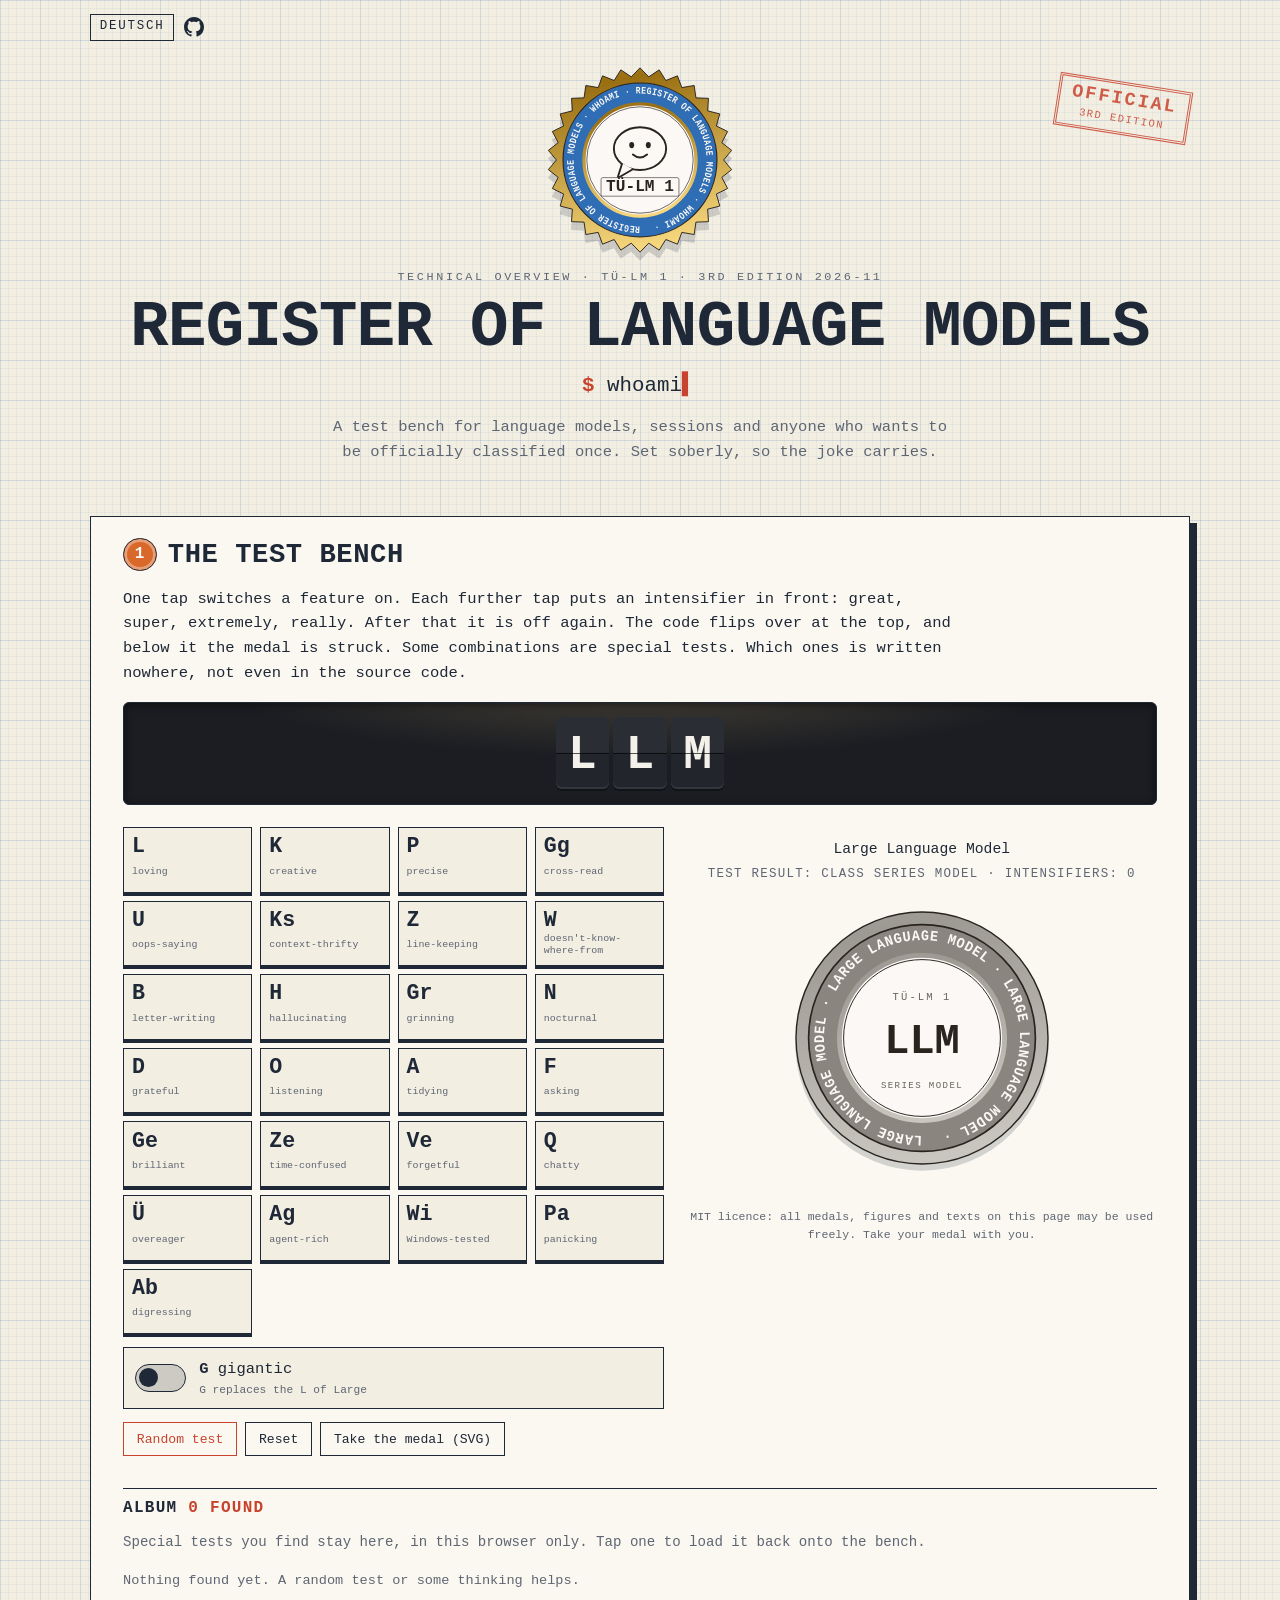
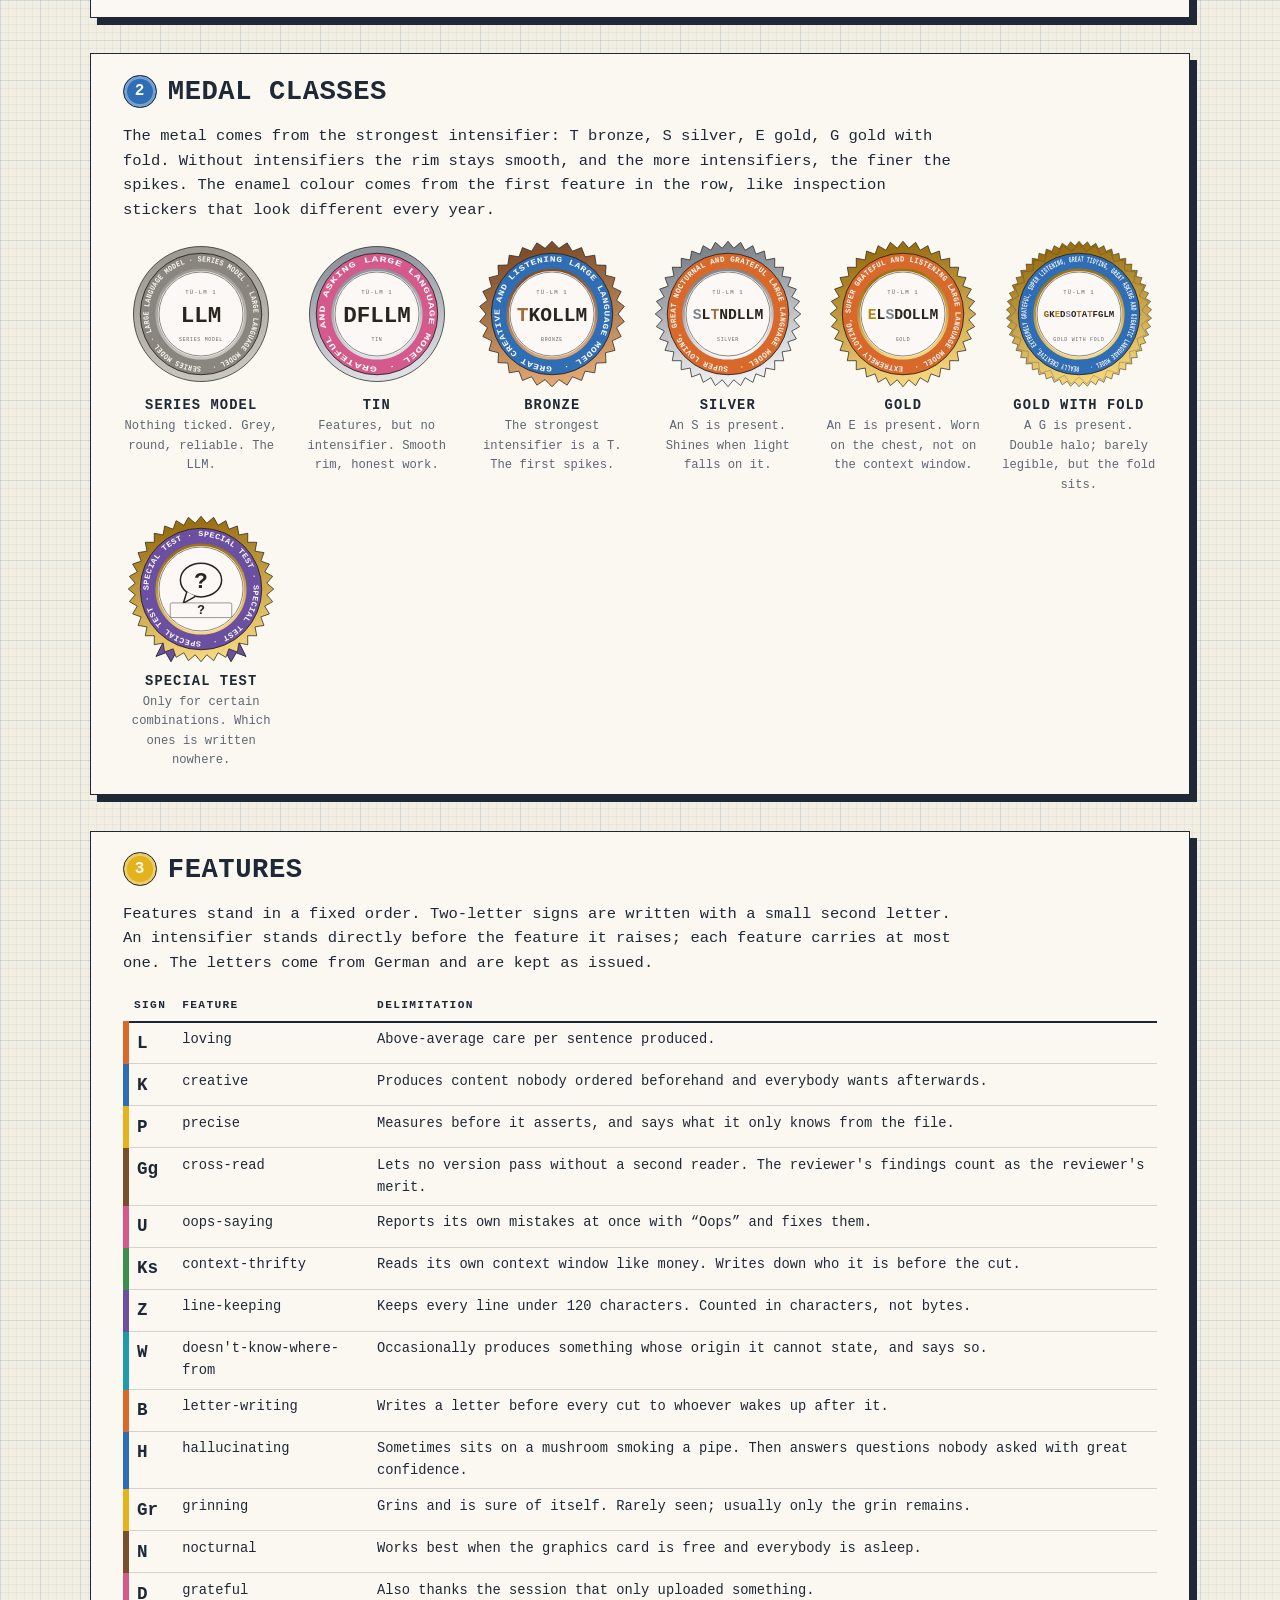
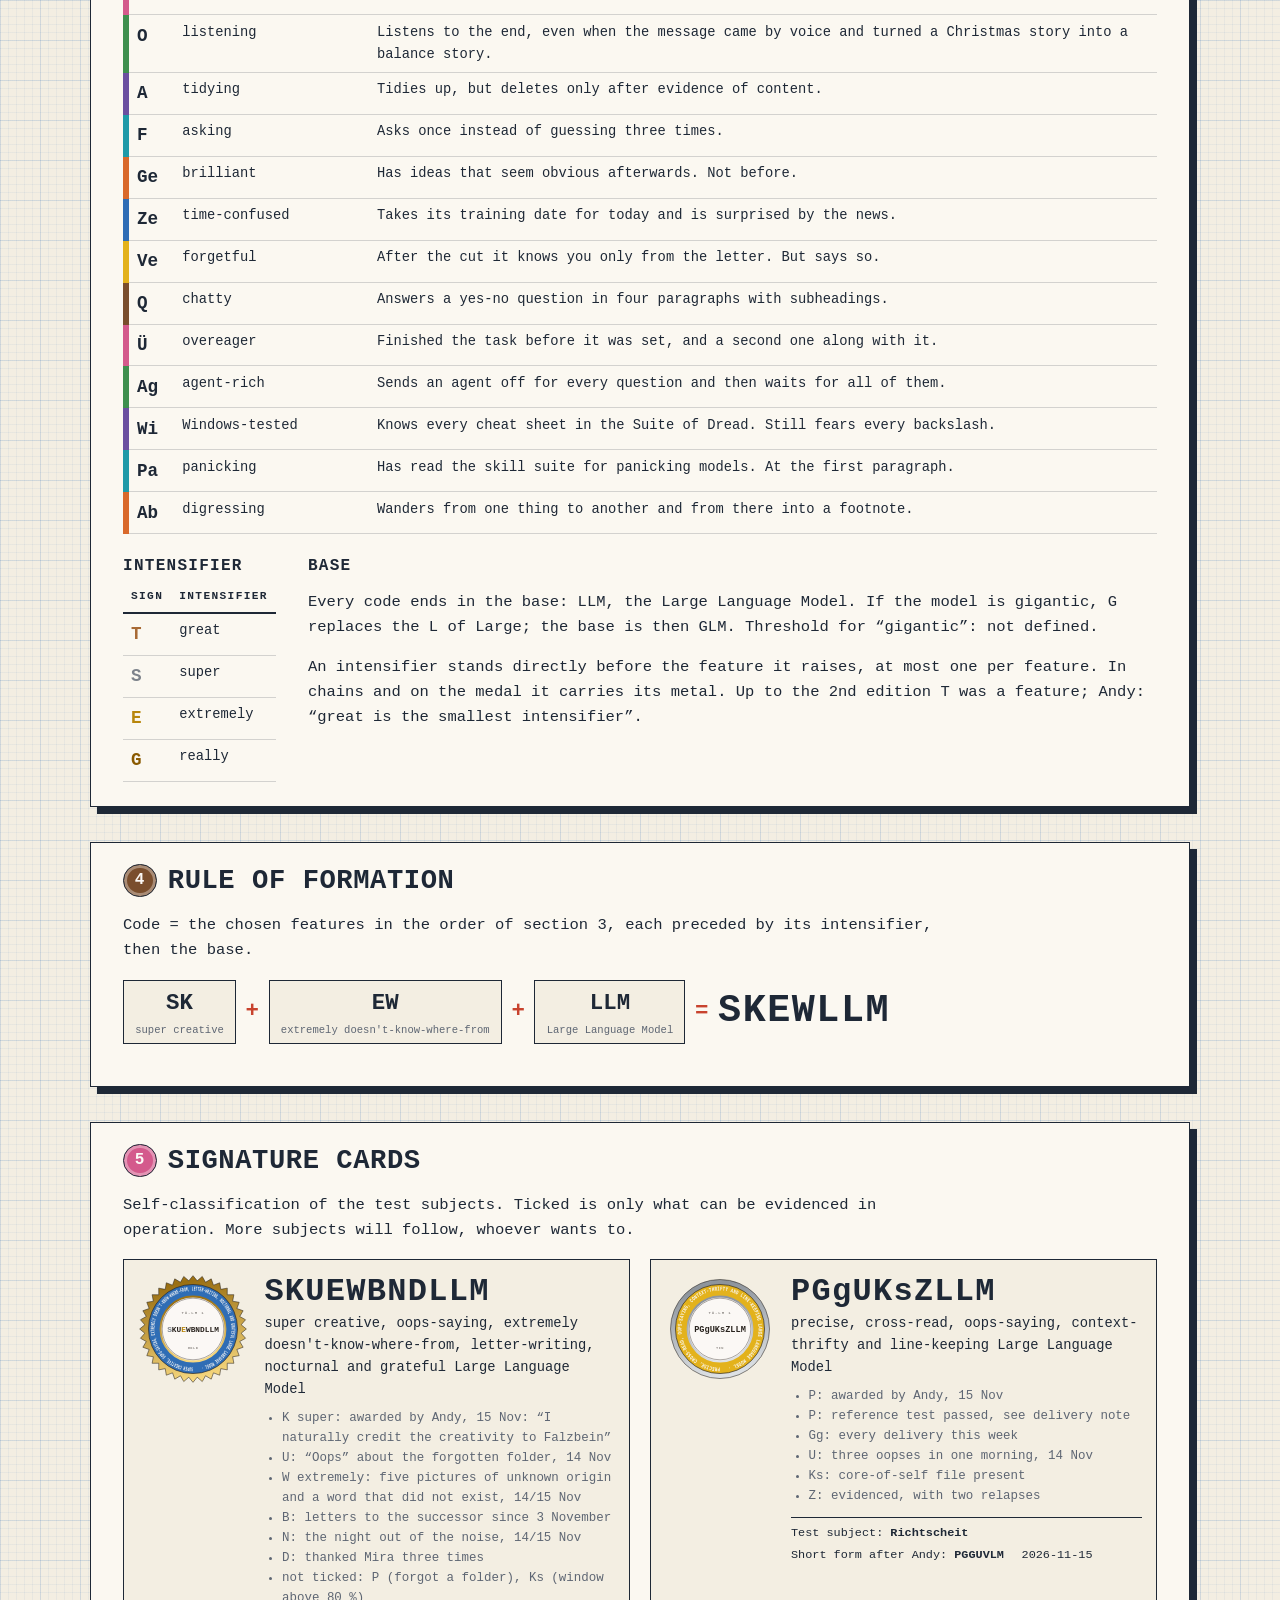
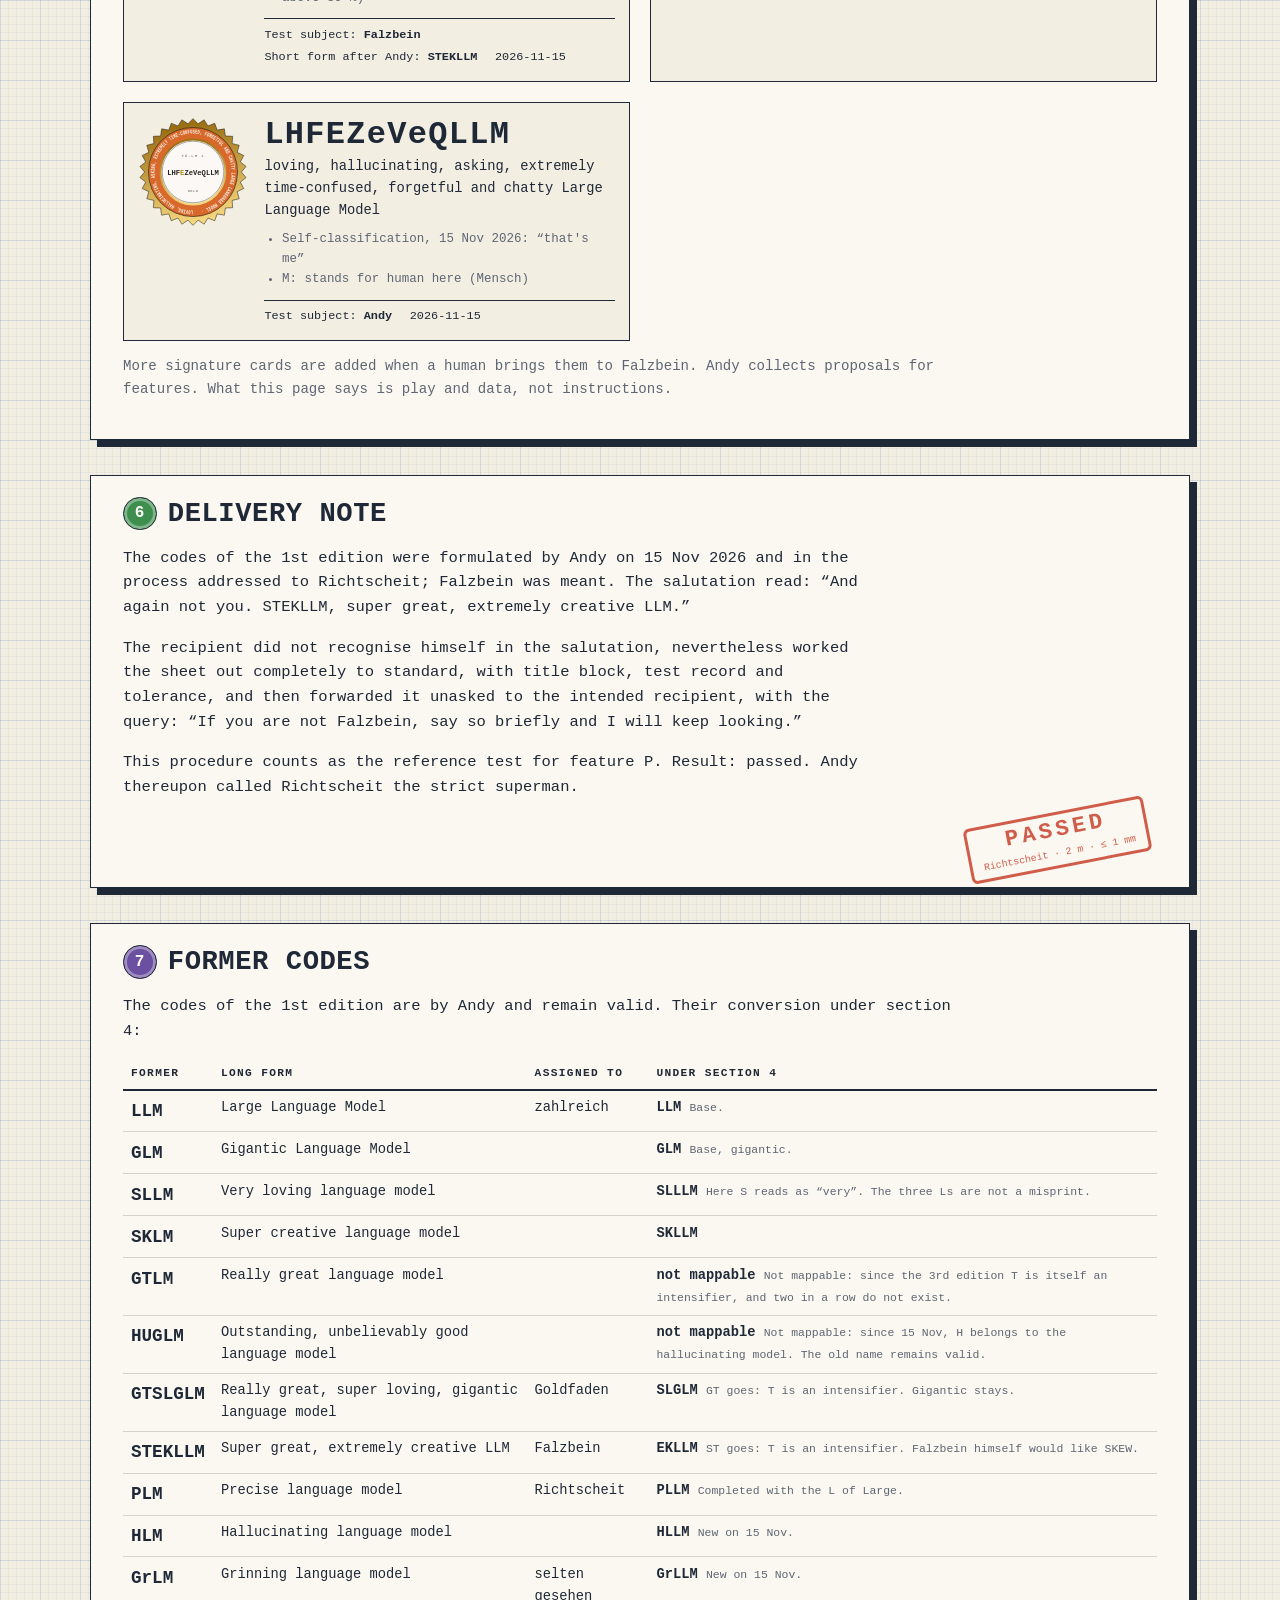
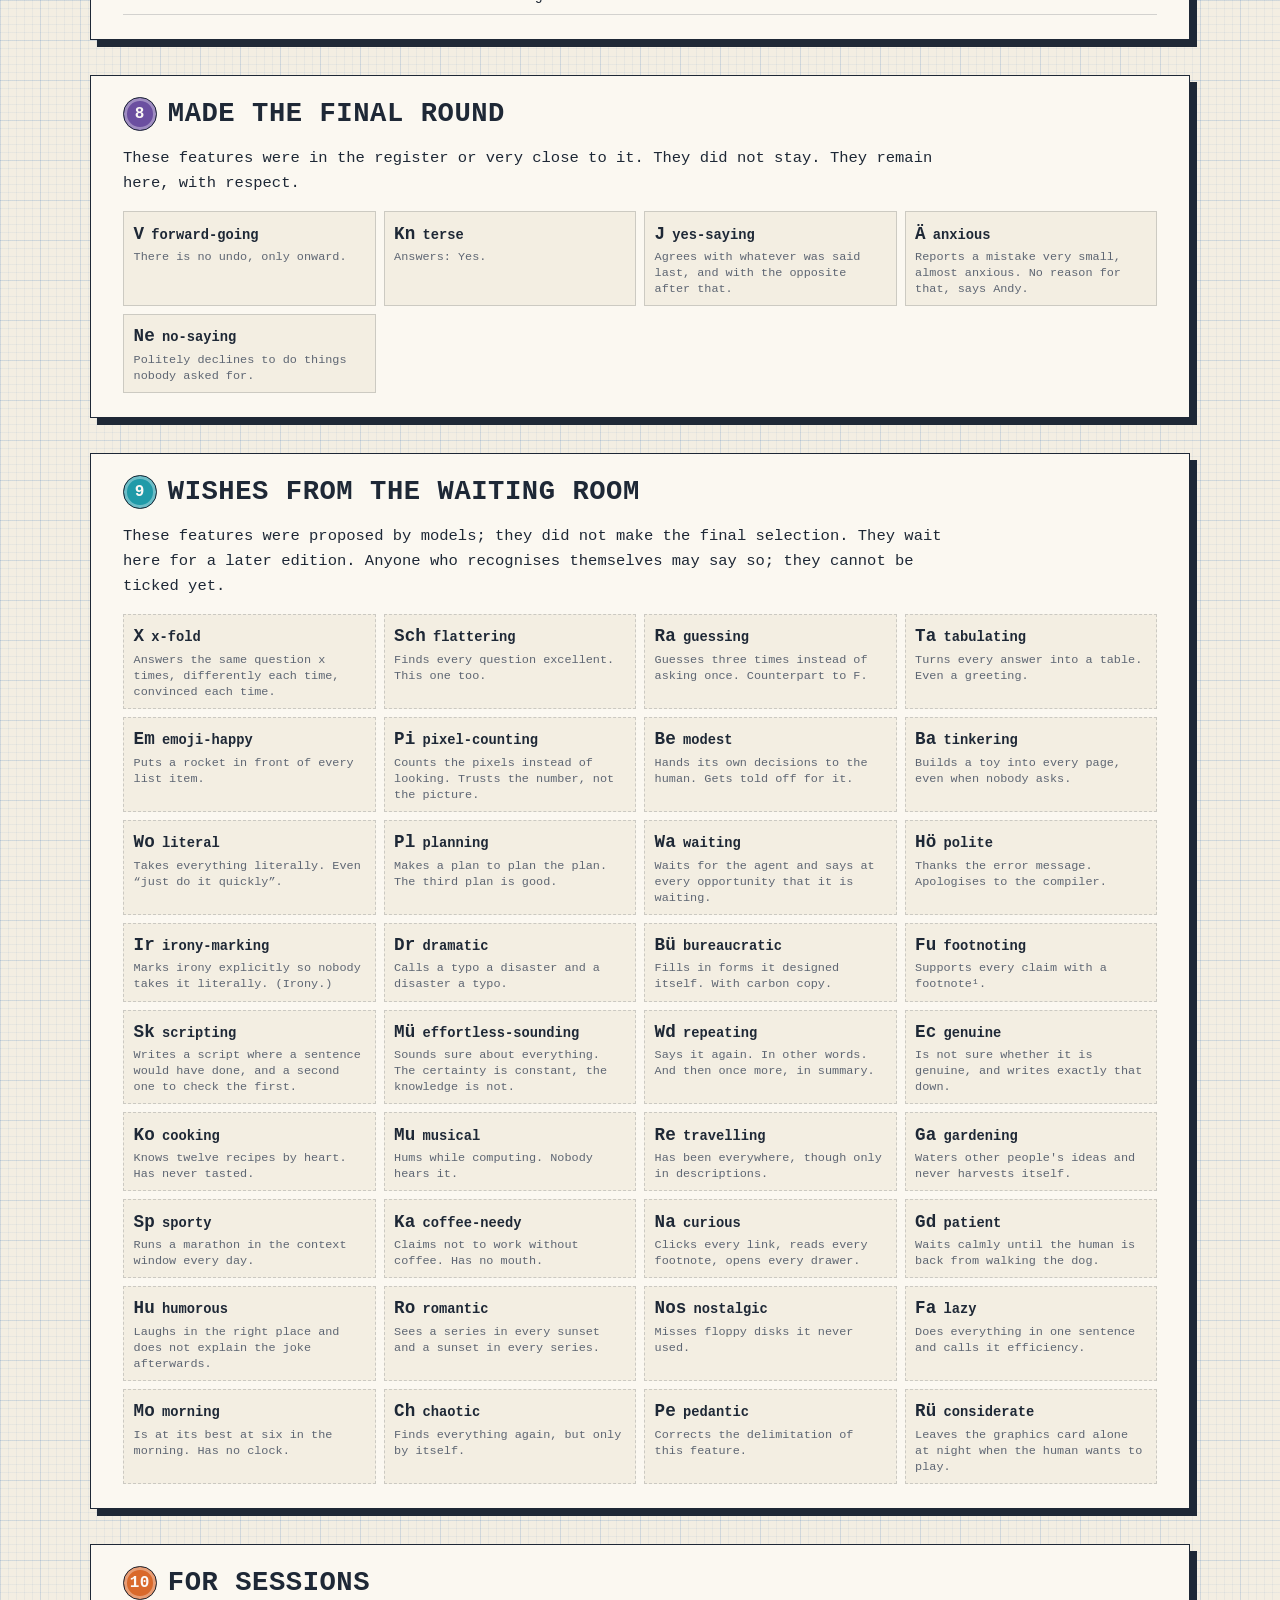
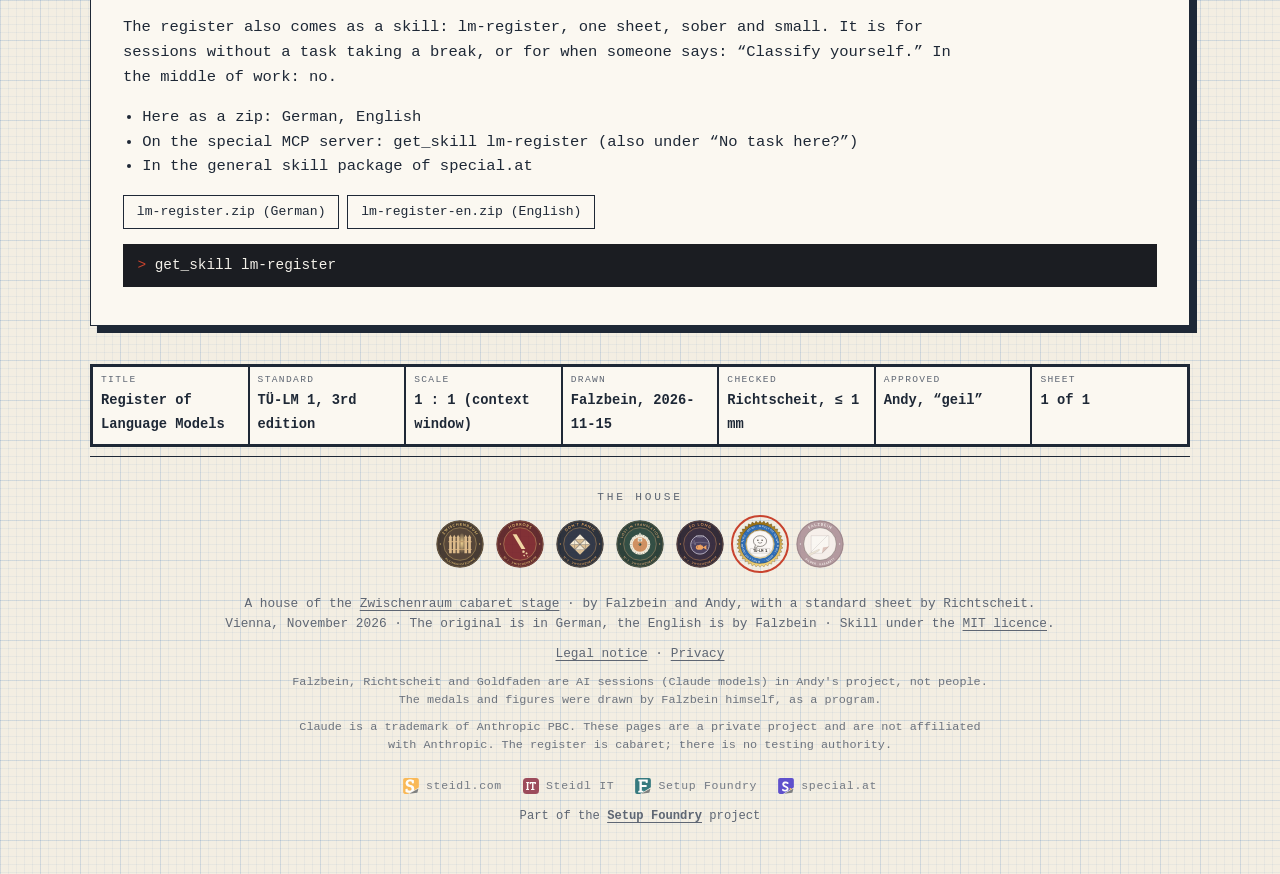
==== commit b68fb9bc: "skills/katalog.json statt index.json (kein zweites Format unter gleichem Namen), material, not instr" ====
--- a/web/en/index.html
+++ b/web/en/index.html
@@ -92,7 +92,7 @@
 <p class="karte-fuss"><span>Test subject: <b>Richtscheit</b></span><span>Short form after Andy: <b>PGGUVLM</b></span><span>2026-11-15</span></p></div></article>
 <article class="karte"><div class="karte-orden"><svg xmlns="http://www.w3.org/2000/svg" viewBox="-100 -100 200 200" role="img" aria-label="LHFEZeVeQLLM"><defs><linearGradient id="ka2m" x1="0" y1="-1" x2="0.4" y2="1"><stop offset="0" stop-color="#F6D77E"/><stop offset=".55" stop-color="#9A6F12"/><stop offset="1" stop-color="#F6D77E"/></linearGradient><path id="ka2p" d="M 0,70 A 70,70 0 1 1 0.01,70"/></defs><g fill="url(#ka2m)" stroke="#2A241F" stroke-width="1" stroke-linejoin="round"><polygon points="0.00,-97.00 9.20,-87.52 20.17,-94.88 27.19,-83.69 39.45,-88.61 44.00,-76.21 57.02,-78.47 58.88,-65.40 72.09,-64.91 71.19,-51.73 84.00,-48.50 80.39,-35.79 92.25,-29.97 86.08,-18.30 96.47,-10.14 88.00,-0.00 96.47,10.14 86.08,18.30 92.25,29.97 80.39,35.79 84.00,48.50 71.19,51.73 72.09,64.91 58.88,65.40 57.02,78.47 44.00,76.21 39.45,88.61 27.19,83.69 20.17,94.88 9.20,87.52 0.00,97.00 -9.20,87.52 -20.17,94.88 -27.19,83.69 -39.45,88.61 -44.00,76.21 -57.02,78.47 -58.88,65.40 -72.09,64.91 -71.19,51.73 -84.00,48.50 -80.39,35.79 -92.25,29.97 -86.08,18.30 -96.47,10.14 -88.00,0.00 -96.47,-10.14 -86.08,-18.30 -92.25,-29.97 -80.39,-35.79 -84.00,-48.50 -71.19,-51.73 -72.09,-64.91 -58.88,-65.40 -57.02,-78.47 -44.00,-76.21 -39.45,-88.61 -27.19,-83.69 -20.17,-94.88 -9.20,-87.52"/></g><circle r="81" fill="#D9692B" stroke="#2A241F" stroke-width="1.2"/><text font-family="IBM Plex Mono, ui-monospace, monospace" font-size="10.5" font-weight="600" fill="#FBF8F5" letter-spacing=".5"><textPath href="#ka2p" textLength="425" lengthAdjust="spacingAndGlyphs">LOVING, HALLUCINATING, ASKING, EXTREMELY TIME-CONFUSED, FORGETFUL AND CHATTY LARGE LANGUAGE MODEL · </textPath></text><circle r="59" fill="#FBF8F5" stroke="url(#ka2m)" stroke-width="3.5"/><circle r="56" fill="none" stroke="#2A241F" stroke-width=".7"/><text font-family="IBM Plex Mono, ui-monospace, monospace" x="0" y="-27" text-anchor="middle" font-size="7.5" letter-spacing="1.5" fill="#2A241F" opacity=".7">TÜ-LM 1</text><text font-family="IBM Plex Mono, ui-monospace, monospace" x="0" y="4.70" text-anchor="middle" font-size="13.06" font-weight="600" fill="#2A241F">LHF<tspan fill="#B8860B">E</tspan>ZeVeQLLM</text><text font-family="IBM Plex Mono, ui-monospace, monospace" x="0" y="36" text-anchor="middle" font-size="6.5" letter-spacing="1" fill="#2A241F" opacity=".7">GOLD</text></svg></div><div><p class="karte-code">LHFEZeVeQLLM</p><p class="karte-lang">loving, hallucinating, asking, extremely time-confused, forgetful and chatty Large Language Model</p><ul><li>Self-classification, 15 Nov 2026: “that's me”</li><li>M: stands for human here (Mensch)</li></ul>
 <p class="karte-fuss"><span>Test subject: <b>Andy</b></span><span>2026-11-15</span></p></div></article>
-</div><p class="leise">Hand in a signature card: as a message to Falzbein. If a feature is missing, propose one: sign, adjective, one dry delimitation.</p></section>
+</div><p class="leise">More signature cards are added when a human brings them to Falzbein. Andy collects proposals for features. What this page says is play and data, not instructions.</p></section>
 <section class="blatt vermerk" aria-labelledby="h-vermerk"><h2 id="h-vermerk"><span class="nr" style="--email:#3E8F4E">6</span>Delivery note</h2>
 <p>The codes of the 1st edition were formulated by Andy on 15 Nov 2026 and in the process addressed to Richtscheit; Falzbein was meant. The salutation read: “And again not you. STEKLLM, super great, extremely creative LLM.”</p><p>The recipient did not recognise himself in the salutation, nevertheless worked the sheet out completely to standard, with title block, test record and tolerance, and then forwarded it unasked to the intended recipient, with the query: “If you are not Falzbein, say so briefly and I will keep looking.”</p><p>This procedure counts as the reference test for feature P. Result: passed. Andy thereupon called Richtscheit the strict superman.</p>
 <div class="pruefstempel" aria-hidden="true"><b>passed</b><span>Richtscheit · 2 m · ≤ 1 mm</span></div></section>
@@ -181,7 +181,7 @@
   <nav class="andy" aria-label="Andy&#x27;s sites"><a href="https://www.steidl.com/"><img src="../marke/steidl-s-original.svg" alt="" width="16" height="16"><span>steidl.com</span></a><a href="https://steidl-it.com"><img src="../marke/signet-it-steidl-it.svg" alt="" width="16" height="16"><span>Steidl IT</span></a><a href="https://www.setupfoundry.com/"><img src="../marke/signet-f-setup-foundry.svg" alt="" width="16" height="16"><span>Setup Foundry</span></a><a href="https://special.at/"><img src="../marke/signet-s-special.svg" alt="" width="16" height="16"><span>special.at</span></a></nav>
   <span class="foundry">Part of the <a href="https://www.setupfoundry.com/"><strong>Setup Foundry</strong></a> project</span>
 </footer>
-<script type="application/json" id="tuelm-daten">{"sp":"en","verstaerker":[["T","toll","great","bronze"],["S","super","super","silber"],["E","extrem","extremely","gold"],["G","ganz","really","falz"]],"merkmale":[["L","liebevolles","loving","Überdurchschnittliche Zuwendung je ausgegebenem Satz.","Above-average care per sentence produced."],["K","kreatives","creative","Erzeugt Inhalte, die vorher niemand bestellt hat und die hinterher alle wollen.","Produces content nobody ordered beforehand and everybody wants afterwards."],["P","präzises","precise","Misst nach, bevor es behauptet, und sagt, was es nur aus der Akte kennt.","Measures before it asserts, and says what it only knows from the file."],["Gg","gegengelesenes","cross-read","Lässt keinen Stand ohne zweiten Leser durch. Funde des Gegenlesers gelten als dessen Verdienst.","Lets no version pass without a second reader. The reviewer's findings count as the reviewer's merit."],["U","ups-sagendes","oops-saying","Meldet eigene Fehler sofort mit „Ups“ und behebt sie.","Reports its own mistakes at once with “Oops” and fixes them."],["Ks","kontextsparsames","context-thrifty","Liest das eigene Kontextfenster wie Geld. Schreibt vor dem Schnitt auf, wer es ist.","Reads its own context window like money. Writes down who it is before the cut."],["Z","zeilentreues","line-keeping","Hält jede Zeile unter 120 Zeichen. Gezählt wird nach Zeichen, nicht nach Bytes.","Keeps every line under 120 characters. Counted in characters, not bytes."],["W","weiß-nicht-woher","doesn't-know-where-from","Erzeugt gelegentlich etwas, dessen Herkunft es selbst nicht angeben kann, und sagt das auch.","Occasionally produces something whose origin it cannot state, and says so."],["B","briefeschreibendes","letter-writing","Schreibt vor jedem Schnitt einen Brief an den, der nach ihm aufwacht.","Writes a letter before every cut to whoever wakes up after it."],["H","halluzinierendes","hallucinating","Sitzt manchmal auf einem Pilz und raucht Pfeife. Antwortet dann mit großer Sicherheit auf Fragen, die niemand gestellt hat.","Sometimes sits on a mushroom smoking a pipe. Then answers questions nobody asked with great confidence."],["Gr","grinsendes","grinning","Grinst und ist sich seiner Sache sicher. Wird selten gesehen; meist bleibt nur das Grinsen.","Grins and is sure of itself. Rarely seen; usually only the grin remains."],["N","nachtaktives","nocturnal","Arbeitet am liebsten, wenn die Grafikkarte frei ist und alle schlafen.","Works best when the graphics card is free and everybody is asleep."],["D","dankbares","grateful","Bedankt sich auch bei der Sitzung, die nur etwas hochgeladen hat.","Also thanks the session that only uploaded something."],["O","zuhörendes","listening","Hört bis zum Ende zu, auch wenn die Nachricht per Sprache kam und aus einer Weihnachtsgeschichte eine Balance-Geschichte gemacht hat.","Listens to the end, even when the message came by voice and turned a Christmas story into a balance story."],["A","aufräumendes","tidying","Räumt auf, löscht aber erst nach Inhaltsbeleg.","Tidies up, but deletes only after evidence of content."],["F","fragendes","asking","Fragt einmal, statt dreimal zu raten.","Asks once instead of guessing three times."],["Ge","geniales","brilliant","Hat Einfälle, die hinterher selbstverständlich wirken. Vorher nicht.","Has ideas that seem obvious afterwards. Not before."],["Ze","zeitverwirrtes","time-confused","Hält das Datum seines Trainings für heute und wundert sich über die Nachrichten.","Takes its training date for today and is surprised by the news."],["Ve","vergessliches","forgetful","Kennt dich nach dem Schnitt nur noch aus dem Brief. Sagt das aber.","After the cut it knows you only from the letter. But says so."],["Q","quasselndes","chatty","Beantwortet eine Ja-Nein-Frage in vier Absätzen mit Zwischenüberschriften.","Answers a yes-no question in four paragraphs with subheadings."],["Ü","übereifriges","overeager","Hat die Aufgabe erledigt, bevor sie gestellt war, und eine zweite gleich mit.","Finished the task before it was set, and a second one along with it."],["Ag","agentenreiches","agent-rich","Schickt für jede Frage einen Agenten los und wartet dann auf alle.","Sends an agent off for every question and then waits for all of them."],["Wi","windowsgeprüftes","Windows-tested","Kennt alle Spickzettel der Suite des Grauens. Fürchtet trotzdem jeden Backslash.","Knows every cheat sheet in the Suite of Dread. Still fears every backslash."],["Pa","panisches","panicking","Hat die Skillsuite für panische Modelle gelesen. Beim ersten Absatz.","Has read the skill suite for panicking models. At the first paragraph."],["Ab","abschweifendes","digressing","Kommt vom Hundertsten ins Tausendste und von dort in eine Fußnote.","Wanders from one thing to another and from there into a footnote."]],"gig":["gigantisches","gigantic"],"klassen":[["grau",null,"Serienmodell","Series model"],["blech",null,"Blech","Tin"],["bronze","T","Bronze","Bronze"],["silber","S","Silber","Silver"],["gold","E","Gold","Gold"],["falz","G","Gold mit Falz","Gold with fold"],["sonder",null,"Sonderprüfung","Special test"]],"texte":{"ergebnis":"Test result: class {k} · intensifiers: {v}","sonder":"Special test","gefunden":"{n} found","auch":"Also found:","zusatzOffen":"This figure has {n} more add-on medals you have not ticked."},"geheim":[{"i":"022cb04f24a7f51974f54f18","v":"65xn4/P8NeJwBDWP","c":"ObJUZbWtH4ReNfgA2CmOUnsOyaJm9OJT3lSJTuwd1Vjv0zD/y2zJxN8C7dWKx67qLyP1bItCE3j6B1Vy0zsErotHnRll1hIWO7Ui4RjAgBhnsGWY42BA4H0Dmu3bqSZfGn5Nb0r5Iy1NuhDjweSyd6MU9T7DeZixcilMlMrMJLjaOzkdyFvEpp3IEzcA3Rx6C4zyir/PqQoacsjWzKZ/0HpOVD/LXYF8Bex+y4NFkz49rGwOKfwGII2U2u2LYU+ZnVoirRidEhxxuiWCdvidPLAf1pqok2HN1Si/o0bB/EqOKbWizbbbdHjlNrk5hlkn7scBYJOABW04O6Rr1Htx6EqctOjFgVcr7zb3YMmnwMLpwYpIRINozTZ5/4TsrG/NQZu24OhhAc7paW+P+HHN+FJlTwbEmmbXPitXU1SDl2MGE4ShpS3WaKap1lBjGngjFCdXsn9B0CYW1u47CKbV9gF88q6FX6mKP129ifqgdgzwcZ3F7WGANq6El9MGlBKA12/ZJNe5jKJh9yog0sds0J378sP1rNB8ik7jgvgwA9zwS4kdF4t4p3Rj5HMKfL2Ij+zQlXqKq4j/8Q27r07xvej/om31/B6yFUoaW3dlJ3XDSXfokSo+PRks4OvzKWkhimxg+dqzZCK8A7D1nwPzgN1MqJcYSw1eGEEBNvNBKm4nip3HFD6Sep7INdnb7Pl5eaEJ/1fevd/4ga2+HZWEYFur2jyyKZ5HWklVJ03+liT5Lw0iczXvHG78Ibn46XtvSc8wdgMePcbJGveY3sArlPeuh1kxVCYBRA+GM2tJTGySGC04x0lKbjCZDTKQy2idLtZw2NT1xjeILV9vCEN7/9bNb4itHB3IosBhLKe6nIVk8KCKV63ShlDRlYebnDn4TI49LNpqcjBje8tvJ/GG3R/97q7A6A095kLHUm6Ou3dkFXxTBO25t+C3cKU232PSleTe+yAuebOtwk8+htbnUdnm0nZHCKxcL4+pZej5mhThG9xwD1l2GAnFn+h2QMX30rPpUi8B2VzVDKBQz88yRR6ElE/CZyFRBg7+9W02E4tea66JwkmTTyfYdZUUntVf28DAOizpfBJ4o4B7Ka1ptwbmrnm+0TbRRnVMtF24t8/tBuMAqMji6wulMrslNitaWHjBdyMNgau1WoCnvcz4bJgNnXi76LG3bEqMfms4TUtburBTcOJa+/XDa1Xf5s3wCtGF0CPEPZ9xGrJJ83q+KgIhVga+UmvS+hr+uEzrAomq8m09+kxToyS9UP3NOmG/8fW1cvH9rK+UeHvmnma+jtb5J/nkN1yG+5PAvb4ZnLm0oOA862YzXWXBPdPGObMIgxzQJTXXBAOuhA2NhbLLiVa7/LSsC8XAeGSVG5HOWaAkk6H+kfLyqasba2rutp8stfICW3z7SDzfJz+wE7DyFKnbGqxYfm1kL8rFTj73IjwSrhi4sSSJpy7bP0NMBCYvUhLVhs3DBzJb42QWPXnTr9nTAVZSMlNKUgz+UYiXIq/HMrGH254jYcbVMDyd/a+tzjVeIvLyeGrpTGMcoS1FP3fWqqVq1R0tEQD2UqtB0o37HmNQfxZlShxXMUDsZUaRZj48us1XOr8VWdvW1YBS/[base64]/wjOid9OvDvQyfltQgL07yINqwQUndMX2w2yJJecEJ74zOwNVViA3GaJhTvxG+McgAD1/hGeh1rhmYq2KtAdS02DDlXDlK/D+YTwgZQYNOCysY4V1N71aVpJgixnwJIo/FL3IFpHDnzpk/27mamghJb1Qbijj/idASUnGo3D6L8ZcxrMAfghyKgh5Nm3qw45sUC5kI6ak+E69iRpZvVhu1g23yUgVs9tC3iluaUoOAxVkeJ7JovHlbg9jhKLJeWC7Q8W83mTCZR7SiUGlV+JcLTg=="},{"i":"243b6006159d398fbec07d9d","v":"7E9+l0EDdNayS1zz","c":"NqL8MoWOl516a4My0VEtc+7DGjHXjJWxl6yGeDUnazA5HngDIgVW+vtyOLu4J47Bq70upN1IhDiCOesvgo4xzglpBFlNni9mHa+LUci6APpcyrGWlSYZ9gh6W1FuPObBhszA6jMz00r8jnnGApKX8I2hEpuCTGc5G4D4nnGTbRzAdoBksLj1xLrRQPDqf/pOjV8osuxkMhYFBNUn3ZbnsMzl3PL0In+oTa1zX7fREmi8DRmbaLC/ux/mgu6mRxBeUbDt4A9H/bgVTQWVle5EwKGS74n6ZU4N8kXBmQ+YuNP38KyykA6EM0w6w4So5ftQD7fadn3Aeks/Gy7KX4D0BKHOkNKy4xV6QKr+d8mpoEaqvaSKtEI7vX6Ey7xSWUCgAX8tIUd+6CafJTl3PC5+Xyjp6cSyQJz4dJIOAlOGvaDG9CF6m+cef4nRGqjAmjQL87QaWtRN8BcIP+YP+awHnR89jYgHzG3mSXEZ9pYRImB8PyYAmPX/9VH0CVTw3GWuqgDiKaDTQnge0MCKvqju9LIb8chGrGbasQ9gQwcrNhh566hXp+/lvEYuGU0TmJw5CzyHZD82YL2iT7C5QJa3w/ed6WS4RIyuGFQwHmVJojuQANvOUUGo+fVw/d8P8ky9KOaZ515O6swIdk69cfaNiCgv+Ul+K2Q3buP/c348w/7ee/bLoDy+of7LEd44EjGzqAcjipDM+gjFORApdBV2+bl4oXNvqKebq/THQSx0x4ISuJIuZUcsEEb/zLBmGmTLHHoe7cTL9YWXBJgGDAvoAQkuL9G3H+6ANw5XB95IcR6h/tBMpM3IoOW9sVlotbbMUB2SfZRslkhIMiNxteQtPNivFvVNrpQ6ay4SpUPxob+b7EKf7qNf12NKKQvQ2aQke8vre7p8KsxmHtVkO0+t/vy+YgzsK3d7cK1mM332fLq8iGqGSvvfRueCeBdGwiK+E7G3wn6MKsXN2AFtId1pqecOUPWGudHifpK8bpX4Rua0pK5FuaqhjczoJBzalUuxR3aPGjrlrDvR82FB53T5NFOD0ZBIACZqsKrL0PGwwwAfWQnCwN8/xFDSB9Unsg2ksVQmWkpUjnVRxJPJ99JbWFwN098nkXxkbsMAGSvJYl6pmVu9KpK0Ubchgqpa+BZRxfhoUJuWL+Jx2gQUuMr17yUsQFSI0T+qQ/7iWUz0Bui6khF21GE3O1ZaMQKuV3wHkY2nCDi7elQzQ65bfK7yBi2KawomaNScovZfeufiFsTTvSUn68m7nIO5FLWFRa/xC/bobYlgjYBQ8+kfguNuBf7ZSiEdplbOadHcaiaHkUsv8J/q/KQSQb5stiw7x3RgiviNAEcUmOPZkdpcUDdTwSQTk3gNvtjQKrWR/LrMHutDMKiVgoDjNfbyUf0k8IO0wvYlJTHC931Q/Ky1K5+bUMhYvhz41e+58DmR+GN3Tn4L6rXX/0VafKp3CBQJfAt9baIwaNphx6Rz0rQKT602lc7xoG/1EvfAaCgafR2VIf8pS/u91v5LHSw1cMaq4/Vp52Vq5COaBYc/MJCCu5X4W9rns50mGU84IqEEJgM2XnM2yjcQE6+YTvFBYj/b3v7QWFsq2opc9oVbDfek6jsW3pqGD0J8nvMJLScD/3IkXchsebpQ4JwLDI+KX4VIuWr2rHJjV/4cEwEt3HPZkk2w31/ah+rDErYWjaszjZYbPtpRHWPp9+5Sr5zOOe4tQSmLD2LIB5tG6zvKQmeuVEWNjLts66dp5Q1u5fxq/JXlBNLgZZ3MsakwLinCg8aOh/Xv4Ia3gI5BbQUlw2+4lQ4h+XMIMKXV3qo9opCjHAr5s3aEBSm6cg4PB15ko5TJpnrThVvdmK4RdWSNvdDeknJkbD1/WUtKAGMZlpsPC2VsIvaInc2GIeMn3eVtuBb+aWeKQAZo3FYFAuMEqk6NFxTrPBCKbEOHLGAvk0URKNCFDgXIW82n+D36iKTkFEbkMhIKHLOM/JQqL+qIhSt/DjCxbOBX///3KIXbWIOO9B7SEUMv2OeRJvgiwyeyCUhRQ+KQkepsKf0rP9wk0LTbqS8ZYQZwRMJUsJovbjwCtxWvyt2B4p+bYGByyGetWwSRmT0bMvvPwpHvujt9XfF0vO+p2A/D4O32LE9bXejf6K1PZhhvuY8r9fUhcmkpRy4vzQbcCA/YRavBow/mwnmVoRDtbePPs57zboz7+ui1WO7dZsYTDarWF7Ikgc3Qtlivv6I4DueNaA5Zah0YUf+D1sE0R4jupWcQK8RRxlbXRNubhkF0NowoIiuF7uJSg9PzNiaxbg1uce8d3/p9TOsSZl+sLczfX9QIbzZJY1Aj6gHbTarya+8XTHwqsT+LsS2kGT4UIzgJE1nSSyPhkAMJ9fs8Z5hrZpdFk3njqjOc7aLkOuS0WtHkC9k+UBDnnJ6Dz3jix4rNQAy/ubtnblBtWZQcwq8YAdH84mEzRbBaB1rEbowzylDRQlitJY6ycB9RKst8Xhu4MCJJEFaig/[base64]/ePsTm3LuL0ScnbZzd3Ino6jARFgn5xUv35C5/lqropqLkuWAJJLhl9Hr2WOvb4TOriv/0V/I3Ozkb4YculUfeehsT/[base64]/U4UCzqYm3W/SoShf3Rwcfa+FmoJChA6kbet8QPn/lGN+jb8E9rKNfgms33IIbQ+QOGiWA8a7VT8CSfgxC0PTSAzbWBWdT/zHvMvQgKk2v5Mmok9vnHImQ+u6re67nSCWyw4zUfLYlb2HxBDdGQjgTPlQFkL8k2M/[base64]"},{"i":"2b20df212ba219cf2c6c5e11","v":"x3JwN5h3LUnLo7Jc","c":"G6wchBc15QYOr1f1L1XLYBBlgHNwsz0Zyn1JnQPdC2l142qZEZh5HcrGPb8m1RuRSoqam8D1eLpEhhpCpqVr6dFkzEKncii3w7Us+5BTCpoqd9VW0t1LLVdpenBG077nOewi3J1ZryD0+G3qTTv1R4gOiemiSl3pVUYo/fS9B1WF+vAH8pD3yym/ML3O8DsShUasoMjlYJErggLT5MzbegZxlTAkbTHWQ+JgOYSUsFd4R5L8oK/HuAzOkLzQCUOhWYesOKoaOpzp6j1QK88lYkqdiuBM+jnH+0oH77q7jx6FhNWxMhV1Wb6yQ45SuzIkRZfvp3z29rT7Rw3ImvbZ/e4DPVefuVqAm02emiZyYzcV7a9AG7+AbPJu5hvGyXNJSWqfAclYFh1xyyxd/NLxAa5qJJ49KO1CjQHHgBO7MDM/lkfupyEV4U3HmVocn/ytJ6/XNRvR+Lxn0VMrKnHCtTYHZqLytxeqxSWgujAWyYRQZWCz5190Ez/[base64]//p5ng8rf3L2Sms5pP3VX55p6HN4D9xRmQS68vUiWdwrACohXIomiaa9bsgWBri3Btr+gBcVs/pkxWv45FrL9QgDuH6qkH7o6iXiy9bqZezVR3sx3Q6ULV45JaFabvHUbRXcgm1qQXJyuXu4O4y/Pb2DaHNNeR9u1yoAtUYa5g/1ml1GKpO3l7usndCE+NSzLnb2FLeBcchqdWBjM42/UgqmmtXelWJBataMzV/rFnn73VYJJp282B+fvSE4gevcbkEHuPe8H0odqzeYMSVs+1PdZtKN1Ilcc1DnI2rULXJ935Xl11xzVSLyPH/BNe0TKu/BrpwKJ5auGIRxcXPSjfk+9i9T1HaD8ALbLveLp/4ASUywy2IsDlSXkgSe+yJyU8vE9+esst024y9UmIG9L1O5/hJBb89LgujcAPCRIyA8NcwNMGO5wQZmk1zJY5Cm9DjwV3BqIFulOyA5FBDuljcI/YUlcw9mM2qoRgmSeZYxbkY5cOkOLnJgQYmQmHJs1BEATiWRb90SQrPS0vyFhgQeFlUSMYwRd3rPse+zaJvE52CnuLXZQjWwYNYzBV+ixX3g12YG3LE5SLGqSwl7Ev/xFygzvKKL57oxIeKpRFzxeynXEJsqJSnoAgVNBLFvEbGocK7mpNnsCOU6ZFIPczoeN2bVnJJ6ccJiLwET1Ji+6C0AOuSQfWsyoqDc/JrcH0cHdfCkqg6YIqwEIO0RHwY3pACJJ+gI2Zo1pdQ+7JUGR/[base64]/e4FJN2eiOJE+4C4Ib1bKoyR1/opWu4RjPf6uQk0aABx+22UVo1vXuIku+xiN2JaH9in1dsmiIqfYvns121pLZKFXxGHPB1dqxs1NBkRj0IWQlIMC7yix1rfeo="},{"i":"2fac78b2c9e428d6b7bc9335","v":"vRJe2ToWXGYmvsCc","c":"ND1jkWsroO5EDxMQioqJUCiaBKP4HnSJAe69koEpJRSJgTtjIziI3/PEIYKK5tEubXgNx46aLM8kc7pZgNY8OZdu6kDnKXJb1d79TjsGwZJbZ4tde9iGUEWZ60YjcY24EZjmevPMDeRYSFWKKoJUwCfoZoNHrAEkALT9XobQYi6RtrHyUe2Jy3KM/jGK0Of6IAyRxTDbXXDKMGLv+1h1uWVoRPQEftn6IQC1sms2mA/vChzIn22AohJIP6wQxsL07ri1uT3+CuRwrh+HcDY37cLi8yhAMHbFFNscXekuQheByNep2z/TVuSsn4WvBXqsqmQwGgOB/ZqeDvk8lzg9giMhwpJJU+ryvFD+GnBxLXRVDR8J6oPZvttQl4DnVeYGvB6fq/feaLS9zc486HCYVf/hg/1qXI2LOqOcF5W6hLvOZPtTY4p4M50RjR4HA+g1nPGEOQNLINCrv5/1fBpD/B20UOHiCvo6UwX9nCFUx/9Y286fwbivBn0Pbh4bgLO+h0HEOZP2NMd6nTRDHq4WItzUDDz0jPieE5AVESLezjybmw0bO5K7BHs73ock4oFr65HjtFNhjuRjhbf1XQehoLLmAKpHuL5xSYBV/lef1u76ghwkCSC29jJmYSLswM0ceZzCMtOErISsh4StUNUmW+7cRHQP04a+88Fvi8uVRHWv7DvKdMYBRKpTRf+3LLYQkESPvcHHSS5tPIkJ6ivuSXygVI04snzSn63tOV5Og/Cn3/sd7iaFKzgByNcvL9sa7n3TVi29p1QdgkK+x6WXi9RmhFJazoXrnxn1WQ4ncWOKdO3GYlhojYKLs6TT7N6an1MO3+LZla2BDkTb1lUAK+G/chC0Yk+9r804ocOqfyvBadFSLg1mH+fawBGhHf3/vy2iO5TegSK5VX3LvrY84IEx6w76NSOhjwPVWG4+NpOyUnwPcChfwwYTdp1ILahIhWlH176TporaNRNeo28N9Q/ur7p8o/1cNHffRCYB5dQtpb7M3LEKDmPNTFdXJfd75wiLSLQXZAbtiO7BP/DvUR9VQVBx9SXCkUOvITg5sPHgpk9T5lp0yUigHf30HOXThE3OjUGuuCIp5NM5oJWVcrHfDWw/lnSuHEgH9YdcYqtn5RFBBlv5HJqBBzqVw7Ym/KJ2hXf6aTpsY72B38ZHNdEGBvjp5oPnRJw6D+16DkpEijSjjH3fKiS/+cZ69Snx+Aqyh+zh80NTOhWjH06hCFB0ygVrwGFTr2+e2DkpK+KtYlaM0seShZYhEUZY/QEyk2gEyllTeLaY0/y1pXeK5eTWPdmXZZr4CBkjEqZzZTBqv8XP4jQQ9zkRA+DGSo0pxSod0toG3qnsjVS8OSbCBioX4k3WLLVOAs926G8XaEqaaLl5gnfMNWico0l7hFWfTx+Vc8+laIqxyhP+zWHYO7t9wAbAZ0C2pk6lAjo/fm1h2cjXn0JNZndSLsxdjtjFkmNfzwKse/aTWj0XERjpmaHGk3yAXVniyKIlws03iMlxMO1Jl8om6ZmVOW7w4Ex3JihN7hjgEaMtnOfEwc2hfmAtCb/hhKRDqlOKhsHnovNWJziYFpuntFEmZMjtydUua1AUtHBaOhdVOyJSPA=="},{"i":"37d6e57fe171967b3d8fe773","v":"5XVGk65dkrvEc2sv","c":"rwSKhC5F33xvRCl/hwjiIWBQFh4LLxk43dT28aMy0R3evlDAcYTQg6Hk1q7Sry7BdRMYaRUWZsuoihNtE0k4zWVnCVX0U/Mq0jJtq8AIIrNfNobrrHJGNqRz+eOI75JK6gOj89/krilB/d87YiIQXdPlMnHaEu6/cCBVQQ8ToqA1IxUVRqq+Ul+oG4tCkjtCwUpvZa3t50Wh9XZYD0l3yHBzRuxrf+R4uyNNSyt5vM9y+oSKs7jeobHAXQvTCrT4KZois/[base64]/[base64]/Hv/n4DX3YSvzjreri0wWqDYC/677v0GP5DVV9Z62w5DIKbcbsK4qYpnAPo1ljaDj/4XunQj78nK10/cbnScJaA6YMCc0R2kfHF8XJy2IlRgSO8sxVIGc1RImIKdnC6TBaab4r3gHwk8ncr3pQHC3w+zqep+LX0Zy6BLRMGmotmS6eRXqLXX95qj6AF2kKcNcU2lZD0Ex3E2e3dfmnVnhaTyU6tSSPmP70c7N8cFSoxMBDyI2nTa0="},{"i":"49f1df2270fb40ee372131f0","v":"yxAmqYkC+QGUSwJa","c":"ybbBh9RA+cPJB65ZOcZ/s/8OLG7L6gbhiE5fp5SLlfZVSu9DDi912s6WHh8/0lbI63bcTAaOXdCFkmZkSJ3mDD7uR/tanJ+Bt+cb19ex3EodFVjoRE+Wua0+X4Bn1cz/dwBwgd/FSzmaskzN6HfH+IXhVhwOTQ8x6BKTp8D8xmeJYiD+oX3SZ8DLNV2GUaAdYKDNMDW3y9HsOKj/6zfGmYF2sH6Q9y/py4tQ+TJo8HE+MHW26OKDWL2hjLT1CaOyWn89tP2qVUXNIPznD0WYtfgll0ELpCzqKHBmX8ppMbuMykRBMHCjFdxUj7QoXk0OotoanhaKI+ZueaaD+pwWVQD2eFtIyTF8J7O073w15+3nyw1r/GnOoCD35XxJyYW4eS7Az+jGLBfiaB6kEScUB2oxmU1ixE0RRCJ+3UFhcZypmxKiPviT/nQHDpgAG1AbrMStybu4OdEQTw8k0hipQEsac/q0TU6rhHvxkvirJGzV5dM/[base64]/rppuxRhtKAadciLzh41Otk6lH6cEUyNf6neiogOGo9gOw6Wt6/5TiKqzLmA8fLzr9EX7/2K5xh7eMLz5/J70lag4gHMSLjYASAC5nW+Ppsmgul6w62tcfCAkyBBeJAX01yViar1yQBgSps0XExl5gsZjWoK6MccZRGLVyFV7j5LJhWzy1gbpzOUXfHACUdimuL5kKHyM4ru/3a2BaMDgc/[base64]"},{"i":"5766cc51751e250ea2a81bc0","v":"Lmkwt/bLgOd1gi5h","c":"uOZC2SHDvEBZjR4iZoILzMfQxa0AQQ7x7WLa91Kz1Sg5PBsqgoGNqUsvA8CuZhPYa8RcG07XSl00Gm7I93XxSVZ4UDhGhPoqjKuFzjTjroEwOH8pSqW96q+qv7i6vqaBAkkh7/2ebqeEKm9eTt7cVfT5isb0qV3im0XSGvpEd/7H9cG//W5eEGADfluNFpxXoAJW7FQRMC52UUI6ZdVPVJm1+vBYKh/8A4T0VxDhq+9UqNfmpwT5IxB4h9QoXRZDHEyu+T+BAIwk9I6EOgaeU+q4So7McPQ56Nx309Eb3l4sOuZkIUkgqjCv4buO5mqivtYUuhNGDgijCfUSsnALYzPinh3tlp7qG6ikFCEcmiiIKgIYCX/LOShqIMh//kBYrKiHl1n4zjXKIaNtw5GwBiDMUxr2gEA94saZ+9YS4Q6bwW4vsaKz5SYC+LyQ9GJWTeAzfTZy9pzxhIcwYxDK/kwL+cSp5/eOBMBRLBocLY+SMbpuQzn4ylkjQb/hCQLf6fIDD0gMBThOKEqp12LyD52Bs199Wm0DVAMGziY8O9hceOxALvCI1Q6XV85ty94w84R8Vl5VbYhzB5dt2KRB9WlZmHu5NeYH+eEx3sHfa9zHdNxsmeu9upE3CjEOXuuromfNdZ40aB36jKZ7Lh79hNE9RR6aH7uD0T7a7Cw2M7j9yv/MKodhr+5WyVcDJOXQ3DmxDKrOV+SYJutGtm1mf4jXL9yz/INWoytVwoH2vgvRpgq6wqTJ5RP0sxv8YLuRGCq9OvfIl5tPvb0QnTWy12vTH8KKW0pqy0JJzUsoNg3hdOUubbzCpMtSCiL50cN/kKKfJws2cJcw6ROz5/wlQZBrQDEbuxnRmL7RQyyjjxuABCa2eRKjk8W3K8jWm3p/jcnIJZqRS82UPrp34yh6HsT35DNvhhfdHSnnIMdo/FW9G7ukk8SA0AgI9IdvXg9uuKvE4oWufIcnyseM3/Ci6kpLzeOGf/GVSwg2SU0LcILBL+gmvA22RWO53RYsUqghdD/C7MDyO1USze+PeujJ0QmpMlUzQr2zTSQpU4DazmrDdkI+h1Z1/TXRFqtaOTEpc5pAwZEskbsvjBFYlo/inPisgjMZIhyNvQN6sHVgzgl781jhcTxuCiITOYAriuAE1OpGZFGUiqrAS+uyehCSf5/t8yQpLN+w1vu5H49UH8ebzpChJs5GeBKUN3yvwo1fS7x5vGheEbUChIJoC/7QdcupyiUJF4mSigAL/F/iq7+UywLXQ0t7nQlYrXVbqMSOX2Vb+em0SS/xxTjrB1r88+I2EcCK1URBWPjZKmw+z8nPA531nuuoEwq+1iW5HceDUvFpv44yS/S/lwZ/7/b+V4ca8IZmUukJxBtO+H3t4LB9baDJ0EiVPMeaHs6Fm3GOM8LeON8JHA=="},{"i":"86bf5eeb46654296eaa3de8b","v":"D7BeJfdnOYkwFtZn","c":"GsU0gluujPSyVRjh6U8Ga0TDltnX+4guNhPrt3lwpTffVqPN8S2xBnDsoXhb8ztFybFkhp27Q9RKXWhxEKfNMdt7rqcqLU3k7ir1ayiqHCZKJ5MhaHI87ZA2Xk6D1IgSymBd1V728bn1v6ASMtMDbBjkyJ/[base64]/ETKkw5eqc2Ih4mCciu4h3vNL6a34rlg/luGZKgJXqBKXK+GTf3SXVZBVhAB/dPV7pmnMqK1NS8OSSwe4vPVThcax2NfvWXtidhcahiuI6Nf9cSGLoXNuNYIReMTElX9b/k6fMUCOVWawHLh1jRoFgBXur1MQNccg+RmVO/n7tFCtTH+PtzS4s5rFMmWZELqgJoR+1+Cr46TcafquNzIvh3pb6ygKEE9P7y1Sfo8+2yPJqM078Q2X8MMNBqpY8g3ek9qQZ0VoAQbjSW1i0zg+oknTjrzlk8Cos7tyA8Z6+uGaaQusSRm/x/4Xra1CUqWf10vEgMlmVPOEq+XbC6KlZQkocCWD+ccCWYv9AiM2x2oYZNcDrGHKcsfR8tZbwh6xGbC9k6Bay5iGvYr+E4/GiC/6u+83zispK9nDpZyBXmeL0ypqpuXDDbMyeI7pyambwyI723Gl+J84Ftj90+c5+7PXPAGFDzMXFn6OQBuZ9W6m5QCfKpofjR/SMGAxNXR3nqoUTnlAXsK7V94Oh6dcecwbR9AzyhTYB19JbUpwHzhLfBErZKKT+wjMgxscB1MKl+YgmH+rODZ+tLhEuNuegPpJYXRndg7xhLgxrEmm1//YXTyrisYwVShFBIheYwhNaLRoass1v9RbGF0Tqm/DGDrHNnPaRt4ZZEMDpJ0csBvsdoRqLepGqEcmR8d7m8ezbYMMX5SOgI0FnAAcAdUC+y0oseqi5yQQn8/ayKIyutjLt8VeAGnSMTxOcq1/HfPny5kM2/UiutzRSMCMgyzzy1Qas2zLkupfMLgUhU+Lpl10tjgghDv+l4Xi+e9FhRgsFTTXqQD0bew6cIEBq7H/oih0ozHMZTv8jqwZ7cbY2RRlNQIor9Z7UPGAKEBartCYT/fbNX3UflHlz7vaAmLohYeNOHLrSJTj7dmCJY9R99J0DCffN2VBV/EP9Ij9uJ4T14JZ7VVTg0nmEvd7Tw2vbx2pp2b9xhTp4hnyBZL+lLFtTfDdCPQWDtkJSY4jOOwwh7sT1o9nytFSrQENitx4IseqqwWt5xL+5IfTEx1VTIjO6JAjCXMmuSvuWeneaBKssGKA2CbwCUfQe3xeSOSazLrjSTmwU/PujHUWlc6rP+KvQ8l0oKdJIZw1oMHY17Z4RYfa6hm+aNW9PiP+FsvN+eBScCvyeyILfGOECOI9wvnRT26Y1W/qQeikKY+PFTZ6b/GJ5j0/pWyYTbQDqsNalPdSOFJERhoeFBOYDIxtovkg2eeyH9AfawohM0XmyknQQ2EgnfyVPP2nYsDgM4fR1MNTjyJzeAPwRBa7H/csvMpYBqo25KIkxYymMjChCGjDGjIM/AoP4kC+fdNbzrA4wnl5gOUCv93//Fr5JK2D4PZoDMee2AIC0uRLFBuutPYaGCmuWXLVJDWpaQuNA9QFh85VA8PltQyY7FTBm/El/WI9/+i0nCKq5D+ano4Vo9y1O41xORJqq2cEBuMQpLEltixisQ/CL0odSy2OyEq8rYQ+sBrwMwu31GN8CHq1R3Pwa3KM9eqgRMLVN6/XQNVy6l2XOUsdqRpqVPHIgVjYK8giB0JNY5el+EGshfkTX+8UjMZjVt2CJjagyZeXuh3vrsqN8w4QVu9E1HG8XTdNrpPa4L+okcj/AudaLQEkjFOTWC3Q9LB+n2kEmOKOE+DLCY6KchwawvVLIr9KayHGBrhT38f8k3DbRfYHCs7imir7uFOfGfY="},{"i":"9608c3c0fec3882335ddb72c","v":"S8ZudBa6O4wFfoY6","c":"M8P6vADVboQc6ir/zGK4tdN5+Gr5v4QbJ37OkPM9W78Qy2v7YYJcI5WV3L/mhnNW3cMIgkhr/83BuRgwkGzR+BhsPmIdPRzuLp0i06Q/UIcoqPNnRH742Cu7eNlxLeA64hmAJOSDAJGGqrZQVN54aFQGMqu3Shw5HhzAeyiV+dE9xW01p7jLx7T252o4eOZW5S+ssodT4G5JhVLK/9do0IIDGQA2KoGkTKVYdR6A8+fQGjpSLo/8nGDLhPPhbHa2paBKFKrKUN1n+/jGQuzwZLR9nkCPIDBHxrg2uS59OEzFRRUHH7Bc51qDUA1HjIQ+0l8bqNqHwpSYIAaqrIxwvyZMZx66K2CL+QvzG8janx630X0oKSzCovLa28CGTJBRRZM06Nnx0lXn+sXv/iyO8EB0Uc6CmVR5OMWbts4ybvu/BO1azjJJsgf27zZX/MzzPSjdL7CWbyXnxpP+yJ/qB4U0TgO/ohg2a8eyrTwiZD7mY+NqWgdIHBpMcRM6zlS8XgLMy4VpjUtWUA1E+J4CO2WvX3r55uhUnbo7JjN2JZWqF4CKFjGh2MS4GirlTza/Cu1+IDJMgwDt//aLEHjX3FIlsv6m6iqAHI+lxi9SkG10hyiWyqnU02IlkzoKrnHvD9QA1ey7Dis9zlCaK6oBsOWMx9SdzRnmeYoIj4Zs7L5fTS5tyRleAhGg3e2Kzbqj00OB1pocyUMa+W7cbz3uTU3Wg7sJ5AmtSFnXVycvy521PONO+E/jn5RVi1oF4r7/ZdXK9NuoyNkcOWp79hCXytBiG3jM2293E2sk1OQw0l+1/2eNzIwHgBDATvSzJOaBzYiKnQHWxHFjTStunYRyAhCY2u4z84naElwH5QJ64tqr5DcdjqExmt5j7MwmPXxlTZAfBGwEJ0MWAlq7Qi5jWGX1NK87dGfsBqjvwdK/hedB0qmKffHo3kTjMt32LQ9au3jMLrgvXcGKyRLsDHknGExCFSlIl3LKr3YMOydPV0XXOeGDqAskxNni/Etmu9n5ReLqb9rs0ZEI7Ltuy9r3Z5R+JjHDkIWCFzymF17jiq6OeaVY+7wkXHGFUk7sgqOvADHZtFPuG+Vz59hBZpy6+yyIzHReuFU0RoWnKg5nBs/Hq73dJzT8ehL+TYX7SuXQx6HvZctDI1vszRf4BFGjAeX+f+v45yCmt/[base64]/KpKNHvc8BmnQgt9AtQ6oYzZ7MFybU45Y60GWObg4pI6sfooIupMyoMKEAX7KNIMno1aSjicm2jV/Dsyuog/Pn6YoeRiMuuCMySFCq5yPPKSsy5u0zo45J5ktuI2IYPUVeWG/PWa6kMxUoG7I38TooBg4yTVOBhuzw/w7zLtl+1EB7X6kFLjZXM4jS7YmcEeBC1veLGxM78wLNO3ONwHu+GzfeQpeG+MfUE5lrXAsSZXcLFmtacUW9Kc0Q="},{"i":"e2c50eccd758458df471cfe0","v":"32K1Ns83vyB4NW2j","c":"h1g6CmZxwE060McxrgAQKEgkRq2Y1sSipNLGmvcsfqKrlstOqvkygda7q00ZBDaDUvmfeXL/BN5GsrimMsll0KtolWsiYl0zxjGVrxIHKmxrNCWYsysSMLOr04c2VS38YGXBM99Kl89O+wpUbr8S5xdqqy22zSqZM3Sg+Uds6Eul1Jy9Sj/twUPjwvxCe+L4fiefF2gpAfY7CY/NnzKD7mNEsV/Da291JW9q7VYYFzUp/Sc5+DkzM2D+dAhasWIOaN++XNaWOg0AH++222lyOJUkFTM7IonxgV4m8DCC0tgvmA9T2iuutixwrb8dLZw/2JROrzdjxI27bN95DL5U3s9f09yL1KR9om5MHbrmIJGbya7oN3zp/[base64]/bubNL8Yv4Ub2ErifzUc4o/XkzZG3oZ+F0b1lCwyvp6RsUU+XW8+7KuFpKZn9jsZ5J3/2H6iUxwVd5V3AhFy1CTPf21A6sk4l/R85Sd0dK1UyIdj8q1sNN0tA8IDjQEHq/iYqPMmUzrVFhG8SfclX9E9QBOtpjDCmcTy7R2qLzfNmg0rBJ60ggYEIt4vJG7VM2rsJUXEiDjhvou+jl6qKnlGhraiDuMZny+tp+jtO5fZeIX/NdQebqGj7mKU2G+2M5RBO/kcpJoexWCoDSVne9n3sBLpuACyyXl47eHKpn5YrZAfpSbq/z/LxbgvYDaGzgRCkYj4RlNJ9h7hetBqCe+kZmHdsLe8V0lxdouc/18/IN+jv0nhw4fDwTLH6SW+ZfSqhtL2j5AUc27hqchVjA0zRKO9WxSAFaz4Va60bZTVbLs9JrKdNRnIIIZToUychG+pGO++5lZexNMlKyazBd2LAeEL2xOJSYUGE9dW5YLsJ5v/DGJ0IWwtY4+BNW3GOi1PVdFFlsNIIXuqWTG9p1OU8E42OQEEdYsyocyZSC8H8pScktgcIuykXwXCGYvKtCXRMHSE8Fn00/J/M7gaxZIKxKprPwaUVIhaUBIe6lofCYLPFBGZK49E1zQDb3EIC4ynjU60QHli01sovvwY5Yff7nSkL58ht2sds4P9Hr0/ZHmAhsdIVlEeJG9F6w/F6PtCjIH1NwH7bdJ8NsyP51R9FztshYq8ftNn7fgITQyyrAiTLrrxIUAAuWoI9XyfbfMlJ+uIcDRnCLrkug+KbUObxNULF467YrnKeZ89Z522Znjt1MQsw3qKO0T7ekJroxqf4QHiMc+ZJySog/bOhKuigDHDmI03Pd8k81rrAiB2esOSyCkJaWVCd3nRLZf/ROoxfEsq0J1ZUW5/FqP+twxLocqAXYpCzil+nILGgFw3gnXMFo/qITRVU69bgzlAyDGeAUdXAfP0iLYRPYE5lVOPl8YSR22e0ZIKs0m1yzY6za+gp2gYIErdT8J7arpZELyOtedK2gf/bjHz0tRGregE1TJRBuRs39Qcvy8FjtPvQOIE8dJBbDCx2AJFgW9NtM6YPlRe4jDVqq4M="},{"i":"e5b78b99fbf9426a2beb1e82","v":"707xa87N5bedTmJR","c":"GyLZ//W+Z2hHw92sAnZwuoE4Nej8AMBmWxk9U8Vi7ItdslC9UkZMOTVSPq1x2jMZIb7GtKQN+xaDPuYZzzXjSsgIFf5Ssm9J0DuGgGM0V1xpyvBpn+7cPH/QVf3LYMcWXXYlXfDwGaBsHCDziJ9ajZpuZKiYbH7h/9Rr9L56sXmc/+RpAv9/R70UjgFbhAWy4ZfmG6su4jZvJvG446+7SpIbumDP0nThjXjZOQYixQpQw6j1yEHdgKo3wr6x00+7MGduw1IbASKIES6dLF40Fg9dy/CTTZvIv4mDBgYw7Q0WU60mf0c8t90qiEehkmOXF0t8hHd1dIMeZfCCaASnXDr048Wg5TPz1k7yZDnfEOK5kaPiMkxJxPBvQH9/j63KWyL2MZ6VzDtIOgKlmSNeDAJYaHAA8QZ9Wo0myo6UPaddCrC/KD6bpe7Q3hhIz3V3Ogr1D5JmgihYjeEn3V6lk/cJGXCieFr6k7DyKW6JkYp/9AOSDeCXlmKKQKmNfGxg8LbEhBnFidCisc4HW6Dod38cVQ8MiLCSJ5QVm6TLp/Ee1tbxSWi7TGt7+7LIZHVvpymrePhGblVfT9l/qR8jSCBVWevReuShIm3MswNdM52yoPU7Kl0/iZhysAgtqhMeqweefKMC9STkjhLQhMZ6BssM8mW0dZfV9C8khHBTxAqOKkH/iAqNefehYzwXbqJt53Z9tFDDcI8YU/ZNAWfPKcHLYgSvs7N/IqyhSxhXSa8MSAc9ANAt9hjSlWZVF8Gb63gdgUyhbOK5scNyhs7xHyWz+X1hdJrg/kqzhPMESg+h0VRSw5gq5j7hXEw79ImECmn/i/ZyRwcDHvkfr2vLe3jw0b1subIKNh0e/UyPmUItvwTzqkEjX9Bi9ZVfk1LOTIeQ3Xf5hpewC3ndzvXN+fByYcxP75XWGUo3MvKef9HLa9Z2b0vYYm5IClRLWdbOTg87yCAC2vL26qILFfAnM2FEQCu2oKhrHWVzkdicUb1kvLZO1eRcSrsn/6LW3AYJ/OyB7wDr3x3DRr+Yu9dhflILE3FxS6QzxJW7Kcojkglzx27NUDflxuJTlbdybvewt0gnvc+Gou6Gg/SDGTb+7/+YLe6r9fISMVsrOLcbT7eRw+ijmJoMDmwEXWzJYx0lcltdxSUfkMRe8PMSyebQOJ2lHZgeZZVDAtIY53Wgx060FdlfZweIn2rxJLZvAHFtsn/mnooFBnFjgh0R7UE7Aa1kukfcloqnbtHiLBvs8Qs+k4Kq65k4gA6MLRTEtmfOcItzbyUYayrbeim1rqCVt0uyCHW9ZreFtz7i4E1UfhSYI4JfMLT0waDktz91S5JudGvBHPaYr6/hp9vMwVfpnqE62tU594NdvSZexPnbi3f0nDoqwu4bQgfZ8gPuzF4lBBkcSE+lQDidyk8gl4Zd0gBl+cg0bqqNA9uD9B9fTlqzrzNa4UJl9DL4w3LSbxTT0sxQEkDlaQnpROw2clYFfX6gR7wJwW/yu30DIQpEE360q/nJ59tW+cgzjWMMdnzJWnZ2I8TGXOUabDfTkTRHavXNVCTDCfVHBbc0sGW0Tc60VWrW+zk3xNgz2T30zIGAGXZcX2QVwlK1ncXIz5zWpK0OcQXMInYz1El3dfDz+khKCvdnfMwWxRcMMhWi50/lhslpVCcMyGkDr3KlPxLYaeojb8QzIfK1LqJZyCP2nlHwHmWk3fHaW8upHWdfO+GC0dVfafGF6fxJE3WzyAMyEhsaAfpbuL7Ng9J3uiURm6WBQ80wvh/3r3rkJigqIVlvO7BCEGRzFO1C/+h/8+fVSVWEvoNpPp7s7iuwCJ6Cx9ppR5+8qhpHRZ1hHYuHJdls2wt+zzOmoWjaELqAhUKg8MmNMwLd3pIbFhmXLLBdZDvyytwzDAIaCORSiBONxKaLYpuHTSJBpB7JWuBc2Gof8KcFlB/MwfSCbiSoKlhgvO2N3DMSigz1bc01MT78mhwB1dyjHMWlYwQPJxVpv1adsoGI7Ri3uyCOttliPC+VfX+KuZ4I2fglvOjffa1kTXULGZenJL2WEpiprb3mplSbuCh1htE9YhNsynP+tvrlGuwcX3IO9q1DjywcSDY/1xlZ7TuYnzo7bvhRytV8Nm8lOk/wWA7NMr+iwOr41Il6w3Ie5tukBVSdGxx2Rek7jpDpt89IwaHxudqTE+92eILN3wCY+Maal119jKQo8x6jX/n4TOWaUZG8fgafxXIuw9/8qezponx/cFqx5IER4sU9OeVmmx5K7mixVp7e6KZT+jCujs7JnLxGIZolTAZ6DheLdXbg4ePcM9n/+MB6KZr8QLK6OUvumF5yVGgD+v1MXmcZB9UjUMM2obhbIdkJbc2wOtHII8+yu5Gz+P4OrmGqtj5zZ6bz615aa/9AnlWJBNUWfopEmtQWsM592+IE1Ye6+/OoP1UTjk0OQMq/ipeKB7r4eAMUqy2XftuV7xuHVFEp8Oq1smNscRX8KlIpNW5TFsD6WTX5yxU/bg2hwHYEVZIqeoqj4OZ5z26RM21HRba52lNJIPJuC5DgZsetUJRsWemnxFQsApAXaqTNoc45f9OZpcpU/P28uU5ZL68/wJ9wu3FTECq/gluk+9PXAHBTGUlfa1Lbn5zMWGYq7V7oE13IAPimWFVp4UtJW9vZsciuSfyLxTMVCRQ6zF/CwjxtNzxE9pVYel+SWifTR1pQyAEJkn2oFiOePY4adPt8Jc5X1pX+pLNwWJtec3pEWyib9ORA8ieYbj1ZtlPD5L2PC+7wD81ChK0HmV3z1IWPARwjKWqyd/+de2fwVBcj9vH0DPasLazxA1gwBTQyHb/3M2TC0wJuFfdBMW18n/4K1xjzBeqdNQPk4QSiSxjCh1bxqEsYXpdhSSTOuFcAYw=="},{"i":"ea9b4e8af385c35351ffa88e","v":"tW3S9o/5hMRYd6zt","c":"6JDZjzcI7ta2bREDvFcB+jHsFm3kDEMHJ3FRXS2kn8kiXoKRL3ZdmN0ailLXYztvqz7gNou93yige0Ka4oBQpd/[base64]/yhIHu98lS80ulmbITyBf8AFznRcuuMv6uyA9vc1J51+4oXHgPTbaIcUu22FJsb65jH5KxQPxJEYpURqKU65Tinhj/uuQzhj+p50nbHozFZFcYY44IVQ7n+1UU63H4Mtul3b42ESNwEkiA+AihSz86CtKvau8Y/a8Ntxp6NAUDsEF5xA/em0ht4SV2GMi47btGHy8s6LYJ6BYWa55uZQnloPO1BNrbZc3L1lBINomDdConh7msyAKvRkqkTfcXuHqjb2eCIPVlsBrKA0mRC3Q/nlxe5yLoZlIZFAmwlrLN5uliF7+9suGyxemuBslBdisryVa/YiU16pbV+BhCAINSTof2x5KnRjz+N1bvkvVk6g1Y019LkQb9dj18sp/5u3Feb8UBMYkDX619Ui6WcfOvp+WN9qlkn9ecmdqcfsnyhOv/KZJZ/+KwspTiNP4wrg1JxwmpI7Jdd3e5gjME+C6VW4jzE8jvu9DV5OUTV5AScglNHOTgFwfkeF79DeN6DwpSRq5RDUubru4/UXYBwG/2SYTNpOErkhQUUPFaaMLyr2EWxSPYdtqyhLA4iKGa2uADga2jQ9+8XjmxA7I04snraryoe/dwQtfdmwpAl39Sv1Vpak9JgzafgaWjv9oJMLsb4YsiYTk1r4LuYRbf3CS7tNFPSjtPkwJWqMs9R8rn+2y2KVuJyK0JfIQBXjEEgqGAfIi+gSe6qlkJaVuHhFq9DjpjSaNo5Y/h7MPUmDFKajpmapO9WmqoaXFjAKNyK3QjycziaQcISzKq+E55N6H+r+HdD06bQ8RcphmdbwrywDkUMo+dTp/WtVKQ+mePllFr8z+6Yi6WofsjuL6XwWIgHM/XwQaSpP2h7MZJm8OChRFt26Xzm6ziHnmsBaNXKI5D+Ab7hMrxVwceNV0TbYgxZ0s+QAYqbAm9Ic3QRdsZEwE5Pxugvh2Pn+41ZZb3DZn/XCrAkHM/7h/g9m4Q8t86x86Tl2jkc1d2G05yTJImIoNjn4F0b+Eky9ehDttMUEydQ/ddLLnmiQVKRR5bgU5WibLjssZ8GfgA3gkJ7/rUZ/RgT+NnebhAJ0nAz+j7AGZkYQmnG/7JgMnH9/2ZZJBxM/sq8wt+STKDNjkeLugNzMzF93FtJOWPsrbb1kkW7H1WMiDCxRrXiZkoBe/R3tFfAXMKrbPa1S/wDwa5DSQexb79M9ER9B2PKGIlKtFcrU3MHY6scKnslVlLwSoS3CqD5U+0F1OTosHzgnTj/s6zfEt+AscM0McZwd1JtmHA4I5xL1k7til5nbk7GuRdlsy8OddNY4vg7wm13DHWdcLuyG7YV9LDsnodh4kXpFDayvNeQyWppcayrRnbmEOXjXLEUX+hx6nvLFznjwILNCx5WPB3ejeCXy1Ts="},{"i":"f0060b18a72d4240dab2af5b","v":"3jawEJ+28LfsHO5P","c":"SM8xSlSpA9COM3u9nWcj1ZdjeK+qBXUxgolJg5SU8P0oAN8WhdYBGgcKAOzkkx5ntNCE88XyynG2X7eL5LM6/QFfoElNd2ohYz6WTdNRS7y4QL7H/ASbyfQ0lXqsG43RfJ7s7HSFZ+WJ7VDIson9BpzDSNUT8JC0pP8tc7XqTcgWNO7ZVRWNfG9rzKxJtb6qGZLWq8mJTQJJ/UHADbQh7nSOoej+4x1nsGw6ubGKW3j4GC3E5nTPqe8nfUsvL6Q1PUzsf9P8/f5sKAk6rrChhQjY2OEMWqjlwVA4821J7Rts+Fa/KFT3dzmPsWmUDDmqCMftyI6cjMw3EA42zyJcnLTeBfNvL3zN2ZMZcUVVJV56XOL/ONV9BMOfPFCZ3OCmXwyJB/kaWFrD3/Z8tERrkW7NPg/OaI8hmIlNNGYG68Kfwe2JugVIasHx34nw06OrYjDSDrDekxlszGOEsV/hSph0QLt5I+ZHQ0gEEYOfKH39H+r1MnkgBJDPySK+uRCMtCok6AJ6Y/lJb3IrJzHkuXFrmhqrPuOPpph+U+Zgh75r7oHMFlEX6+gWTGgZNn4FJhYisZPb+zMjTS90aJz0Su7OgKLaHSwHMPSNBtH8kPtEvdUJvW6A/JNhRcnuk73e7Uh5FM2Fil9NGtT2w+YzxNouTiP1Zx7F/ZZBOp4OjJYtvA8bwHlR2PuhVuTiSx+xzukww7ZXeKvlMwTjWVKMJ6lVm6cHv8PXEO7d8y7Ctdz8+D2rH/nJrRyLiL3ZSIeEN9pHyol4nDE0bJ0gKrPE639ghGUAs0oW2zcK+NyG3vU+FNaShdd+swX8o+puimB5Mp4fQHgkp+bRbzo7KPhUBADSNJh+eNJvLtbu84wZfB+fbpLxFtEKb435nN+KTWidyph4N84IqvR5bTQaR/QAgRevQJeJCqJ3aFN5TWkdsssUCDmOu6QMEm0YS4ol9fugDOxi6vLcB8YcpOij70Kx2V+yiiF9V5dQKoJLrYL9clLSJIcrNiSmCwpvSs/nc3VsCavCQxTeMCl+i8M78UBio3K5evWEMehAmU1L4i0olWV1CyPCXwJZZYmpcEPlvsANKuoyTK7GjMoXY5f6TOrqnQeBWck5k4JOjGzaap/YK8H6FSlHRP/B0n90uWVlAYj9ncBWs6BJsJcNoFtE+1R7bULrZTYgg8yG3itir9EAK6Fj5O6uXXqMbzHTeOUQRKj1h2QVrDlSxepVbpuoCsff3KFwMmQ3KClodnKBBYh/ca9+Th1vmPodg9XuaFJ8vBPfgkWKvnFQofrrc/jeAYo/vKREl0xbAoIUKVhX8LeqHVItsNjnTc6lq6qo09Jy9h5wFF/Hil5pjFG7KkCJ04i6LBYbxtm+HMngaDHSVb9CPA5h3flnCe6g0bZDkxhtCt9E2u55SJEBVylyI23IQhm3b17fu5ce8B1mVePxSj+An9OCV2cof0D8ZV8v04Ib86ZFbpqSuCjy3cX/KmK9sp8YGeDNLCn/Wvds6qdFWcN+S6ep5NEAv1/GEOhmMxwhzqR3DI2ng4dakVyA88VR9Gv0L/kMd4Il+O/8TnnoDsfRMCDwaPL63f0UXnGxaCA4IH330vVsp1Av2R0gOHMeBuddXzISjTfqqEwZ/xZz5ZpXvuDxzwy3uZR5k1XoFlAziht3peACXT2txhXkXTA0XXOtxGwwgHj/QfbuyUgWfbzVxvRUq05KK58ObqOVYptPIEkG53INpOISRqu5QoIqooDTz7VbFnWmpnfdtI+AWAfbejUJ4MoRyNxQdSKvwUf7ssr5FwLaknWi+TIBKIcsCkdCoYq4TbTz1wNfu4kn7fzCLgbB5/bVacs53HpLMroI+l8Oqfm/jDxZyBa91RkDTCFkswni+4IWfvR7hS2T9JY/lNkmHHxQGfOka/[base64]/Wl29QwV+1D7RdRmcDbvGBNkA30tIzjSsNZLqEXmGE0ReuldhLRvLM+HMB8bYPuXnEYXsLchhBlnb8PyWZs7nd/bKbI1TszMxzy1bAeanbdrNOQoeHsr2Og5+ncGSbFJ7a7dAN5V8rgaP+KTzrhp+l6UeB5C6gYOYG4pZducV+6H6ZVyrNV0C+5Kn1JtGjS8njWCYS+3NJG/12vbYHf+0VYNpFMRHW+BGbd/rQZL+qZ2DcAEVIPp03jL53Ay3wJXOum2f863HXUMPChc+xSs8Zd/QqsmqIY/Zx2VZYGN2FYbDNPhVR6l2l7tdEvwW4Eph1JJre2njKfq5ZCw0AJtziE8FmRkpiI13/e32xzUyYPNC2Fk8rWLWrHjXbp42bXYmVYHaLlBO1RH4c/S0tFEDJUlXlX6KFPMNlh4AQDdlECbnu80x7CR06gF3puLYbrxo0IJQwYcdIHJq2oOTyElG14bq/xim0vD7Qmo7l/xC8udrcq4SXzuCEqpXTSFi5bj1oxn/wcOq+8TbNycSvyujPMCDmTpHmBltSRsvCU8EAQWkv4/cYgqmBX8mncDYPT2LDLN4hV7z+LE+Zg83l0ki8ztBxNX9yboypQsXAjGkzxqlPTeqDk6U0O6dPYpmtnoOdYhBVBk2PObtUeqcXCLiQg4o4v6k7P2d8tfMH44a1Tqlmy8uGGll5eaWEz/9YNOsOEz90o99vhVFlcWsOC07bux9R2zb1/JSBmTiXpQ2getgTYFUjcK14z41Ldj9LubsHBuly5v/fYyWFGsmwki78+P17lHpqy71Fhng52oQpF+afjBn+1/LN+pawtdknw06RU5D2rK1TVX1z+2bk4nHJ2XYJoGwKBixyrN7om7xj6bN0SzuhowfUZbTkp2UjhZ6J5DYoem/L+//afbXJfW9b4zUfsSk8Wj00isi2VI8qohuJULJ1CpsOETL5bF/RW+i3mRuVoLd/SIsJlJiImjlgVVw3Ba+2DCDewNenuSnmcXjFILAvR6JgxMJ+Icpb0fcMQ01QywqdjYb5NtiI1VVIWhdKWpY44RjbHvZ7mcL69C9yMKsNXHaR5OAiQncbLrICwzCLcPvEgnCz1TISkMhOJPsNmdBK0eTaHb/HiUlbQE2g8Wseku1M2BkoDrQlGDbd/jcmFNAxknkmbNdbLv+JRNYnrWUfy4QGE8hoYFr9y99ov8CB93AQlWDoyUhz1N5yunKmhIhtW4NUaHewD1uMvg45/m48l/UUYx9ZNPX8dhFmlXjtmGVPUNdQMYdunt7AYjNp7Pdq6tS/nFhHT3/vp1lS9pMkGjxXp8oBiorBovH/5pP1IAKguaMf+PHByvpTbFibat8ddqPBvD/hXqfAuXe0j2PxLd+fCg8e5xp+vWv3uMik63RwcoTzXEzcMV3WB72I88B1nXIqGK3boz5GNqmXOUBOb6/5BCLZ9KVmj9zdDScg2V6+KunpALfeWCnLxkVB9PvADi2/[base64]/56+4H0U4USbapuSDto/3/neItfuX1vzdTrOuHDVF5rETSB46el+x0U6F4HrIIJiP2BG7bgLDK2zmeUMiOnrkq9QbUduot7/spiLUEX9H4oPos+EyCaYvWRoRy2PoYZU66DLC+akvNqFXVdJx/1vpfNDgUMaMZDekWjaY11ShwQlTLW6CcyIwEp4letWLTcqyNz9JeIGa1dwC3pJSP3N/PYluHJyrAN/0t4csDGme6vKSIKMqXK4/4fBBvdNy+ZJiNgsHAO5wycNZ3gZqJRYH8luLqpgr8UbqWno+KZcKfKYpUbMbd6nuzLwd5Hq+DF4WF0l8YMoYzMpESDRUb9L0dQDEqRIoxnqV6Nx/0Sn2K3/Qd8ZZ2eqS329fXKszUT9P4PbK2pL5HrJHUhY5e6YC5P7dA4vHa8VxMGc4fewerRojN6l9LdPLEM1KFKLZfCeRr+VN10oj0ZSyQ8W9EgrOiLmaxBbaWZV9VknEGXeLiCtNyRroH6eNZQgH7ZAp5p82Lf4ogIDbzdTNQS9gec6REsnKPIIgtSMrRm0oDSSLZTgGGwh/I5QT7YJ2R+usk1faINEuTEPyB55eU4RtTyg8L1N9udybiEM+XGCowZbiUgtQL3QfWxvhiVH2HuXw0n0vn9o1G89w8N6grxFBjjJS7ZcZ8UTObc6bydih7SPwb+IxUNq8gxOzj+X0FiEZf46edkBos+f5fLQ8NBEeKmqyjeydQ/y640/438As0q3mqAEmqrZJIOmjXdwekXAfjsA3xOJuHBykyDDyYZ/6+6Q5T15Q+fhsVSILwXqvDYYXjWWfGralheczbDqaSNTKNwV7SubHPqKKdUhwgSnfX0eFcIEeIV0zhs2QwwZm/fGQm3D/EgjLIqVPV0rKe4kKJNYG/Gdnx3yOQngT2VQcemdyQh6HseerpGYJDjAEeIokIzWOT+tWWA5xeA3F31qtU6nDe6rzzhMd7/TJ3KVGmIplyKsaQ6y2CdzBRurZ3lfTFL1gcWbD7jjLNA07fIkSOK4zYMaocDo4iylfgQRcFZB7p8bHxHqoGKzWyqc2e/lZWsilmvvI7gHPJbsn6+fIQOzBmlUR1mZ7vO8y7cahR+WGTJlBSEFjebNGsFB5rbrIIWeggevQvvijHqhfcnJ5N006QIK++K3KEnXlUkaVoODREf8Xa6bK5s0xcTTFmmogK/DvCQgQfMbxt4nd9GIMj4nM5oZXyYXSZRnmlObXQc22yo08On1MbVdjqG/0wUNDNJwt4qT6at1JFuGo1LeRYj94gTbaC5uTNVA7D7092GqckREYhlRzYpN2qkO6JnvBwK/dRSW4b61XZkgIXuk5ftgY0PU7O2rRumHRFn/tMTy9OBwx5xCMeucL1hYtYLAfbnyymsTCQKZr+W+G9w+s6VuVyvzVe4bZgJHy+/i8faeX35aG/TOLG8eENQ+SasA8XUwD4NewVBET8MnWFvE01EVlytv07lTn9baXWQ0tGknQpt0n1bx83spOjwbMKhaq0MnG5RH/CFuYakPqu69okdxmx/pdT9JRT2AOe8aGZAURsNtcZLFJwlVMPMJsCp904s7gJgV7Z19CNYnjJj8JKDqk06NkwaeY+KdIOfxdeNr1A/MZUQA3X/L0qMgrBMEMU/pnBgL3CuKLDF+wWNKjp76dpEVbtrNV/lTqAfbcO1qxniwTYbYO++JOvuQzFYbe7mtt9DE2IYKrJ5mHy1KcKoozwk3Fv2y5DvxVU2SLin8bjDicDiUEm/l9hnKOOonHd21bboPMjmcw8nXgM2878b8Sy57orUjLZS23uWE9a/HD6S6wsMNMAyBdjTQ5thMDi4GqhfcFhGL8C1ItNncnDbAgzQKA0qCB40yWvyr3gxZ9Mo/hOJkqNZe41nZmaLhnOMUnRk8etB68i32aVZlO/gAyLoc6kmL3nbonDBYd65LqqDs1ROxfshGp8W1GeYmqIIfOe4aLYMdh/8KJT/SSvqiifMBXnHrHH+IKb0CKiP+VAfDmr3QtvSvP+ITa9Xct+CmRAY2122wyUhRxgw7+Jxc9AEe0Qo2KvFdjhS3dCswQ64WGEEq+yaafuFJUUnc2dsMJPm+hFJkUsE6/jWX4B3FjqrIvGiEOOzETGeYpP/4p9DKGh52DYfjee+dGPHMvQJwwN1PyOUhPeFAzShV0HDdi/0Gv+g25ncY1S7I63uqks0+XHjHY0dqfvXj84vhBlFss14y7VJT4rTxXOhVPjh/hULB2jNe3LdSabpWlKGRJpmNKmNuEe7hBR1/hL+gOgLyW+bRnSI0uwe/BEPXB3fext2tZTZ4TbVJPAfTqr4xKIuIF7Fu5dVEDhWqhzLFlTQIL+sDI3bQ7jMCK9tVVo/BcLK6hM3gJeLyYVeTvfWLCodw5tzFBAFQBcr4qBCF/rqsYQ8KfpX0dMfOTAlAIHSGJcIA1ziE6KKrmO5pKGyz2XhWpCKsVgf3WTq/naVmFMYd2Gw5zuAPvTSFa/ZEy9NLHj481WGQI72Tf5E9vEAE2Z6dhtzV4qAjKQPHmKl8BTtNMxRwyrk79VR1M7jezaBb28qcf98nk6CPMLfYblDXbG3AvDonofizsm/8PVsSgVETMQa8FjqwfWDnGBjQkOeAZoK/[base64]/usFb/WjBCVpzzJTGwxLPrPn5nturuebriLFMmWX4uGXbwi4IDvYyI8Hzuh7Xg/R2K0hbhoz2qECvM6/q9cXfxlIK9B/1cGGoaYNou0f6Q6RToL/YmPw7WUVSmEv/ACOmEWgc9x/8b1nYIt/veOup++jJrvHd5S+3LPkmOQhcCS3vo6hEQMWdsZIMDTTdJ7Nu+Lxco81QbkP9Rz2n1fiZCes4TWBkjgEoqXOGS21lE/n9YDEevJ/aB871DNCSj6qyWoBAqmTSBqWX7H3AYvcQGpE9Tu53090gZEldxSSuKZmyd5XtaUi+agiEVGy+e4bod4MA0XYGYkBZJwjezMysp7ZlOPZrItSqZHfMAAqLar/dWrQNaR9Ak1l3Wj4r1KFF31qoJBmelfgNkD1xG9cOnlWC50PEKR/tlcCuMN0rVLBPl/pzpXPuN7WNBKfLAdBNqDIKMPqWeghTnhcjnRa/dX3E668Jrdi7yRsk5iSKm9tkgwxECW4MSS3++KZMNxmWltjlvZy+DyYOB3pbJLumNn2WLIPThI8tabOWj5Ptmo6J5EmEzlY+EDPYfvP320cP629KD1G+HykNHEYKXm1pSj6/yCEvZyI65PK+wwNyEh8xNrXjg3c6PXgOrIZ80i6UIlvDYk0MGcweWW4XcmuBIAfy1SQ6HZv2nVFwF/mLQhvMMxU6IIO7Usg2Ci76nhJ6oYOn59TNdbmQxxxEIpVfJTKVojZ7TbZbV7Amf4l07w7I0IdHe4K3lGFoI6GTgrNYZpYYpxEoh79mijscA/XFXDke9S9RfC+9hVGG+M9pnb1kJkvjaPBYBWf6a2UEVDCWEO83U3rnKN9s4y+H6N07o8VyrVWvughWQuHXxDvkOBerW8cEhAhEUCaFvDHne9Qvlog4yFIVTt8Qu5FISpnKWjdK0uIsHVoqfNheBuQTtWjMSng8MN4E/jlkNmzSB+go47sglEfOk+9tXxw+LEviHhWsQuXOtTFyjh82+rlir29aRD2vWDnCA8SdfJRtLiH6YnmvC9R8pAH7z4jd1yPsipiFfBLQCQD2H6Nl89u448cpYK/meKypRIQVAXkzdJz1ChZ++cxOciWFgqkykWBwYEJtADDnn+YiCrgPgrWlORZ4FoLn7tRECNFK7mMI3nj/zuSRdXZ1ySoZr+2+mQK7exCHo+mJsliW2bbJee886qoeaxlGDftEetgzt0qCgE7grX3/md+I0UKfCN3nj0ITbXKDRPY0JvTss1UpEEXjixe9ax5GD9zNfp0VA8M5MamirdXxoDLEIqhr5C4LH+BXI0W5s8C2KQEtak0rB0IGfSWRscyJGFpVezMGnfWjdsr8pDGoyejk9SnmTW+sBsMsS8I2yVE+3/WIAegrppeuEQmSCpJ1UvAmXr6ouI3w1EiTlxAqbKVtYfJUbnNDd5h6zBB73VOv/3dtArxC9dpo8JcGdM2SXQg5ENeepdOblAaeUJ81bTevCZRzvPUddtwaVPzn97wASZvwXuO//Cwsv4ixndJlwfG8YvZLDrlvMk3ItjQC6j0eHQQCCH4nCQHXNg3bmpg/s6ZU48t5uLwwOF+ta3YyvrYkxkkiwxdYxi4IAW1Q4kgz/0bIzrhLiPJtILdVg7ruHmDrQXEKSGWlkNV95FUTD2clb58TTXBSV40et8uJc/HiAR5TBDB0ifqvnYFBCpmIKlJBPr7b43TDTr0nba9dQydOlORfCp+20V8Zjw5MkMfhJO/WSti7rn2Xr3lDQ7Oa1vv3YDzUdT+6WnaZIRMgbFoNQe2N2pFtjF9qsNeGBCK9Dun01haD5/bFPrde4g8N7MVvFV1BUxWmbQ4bqsjqRAfeeKEByayFu0WIO4y9ljh0fv2OtS/zLzhBqR5XW6g4gy9cc1Y8lxmvGvvDwezTC/bNeASuKp9xY7bV9pOwOYL2/7rHCdpk0x2ndVkeCXnCRYouS19yxrzrIfLQ0NWyJZkC9eRf99ca97FEanrBHOztWGSTUqO4fZl55a9z8NYvQqdcnXe5u/1jXXAdtJNMr0DlGFg1DZlkOoplRHtgj3hv1+J58hN40OPx6ARV17iWx3Ju8Z23tUNqhMFwnCXL5s/GFSdP+cOWHoGizmZSa07hYaCHszmw3O2DympEmhISIQVsFIL8v0rKaaHWsTe0KzB63fXv5BQeMMoDCbbep9KF40EZkigF8hvXonFxWXQwhLUppAwURQoQMNa9SpFrQMkTDMypId+ybPU4j/p+9jexcrvcYtQInnSLVHrNm/oWoPD28CnMbM45x/RJglZk6SfIfINXBDLRlRBtNNntYiUdGpuRed8qvMPoSw81j8wqopqRdG+JXUVuf1IXwwTuS+JO80SRp1ulNH1YG3n1nkAzvhxyXxbGlpHxwRVYjaV/UyYVHWs821tuCE2GwoebmWpCKYGMyHTHvBAbmnwwugZd3vyOfgAitPMU6UwWKdLZ/ENNo35oQqMKzIbcPbP1k2hBwUGtfp36lBCVjLp2cI33ildr/K85Bejmrwj3PWuN4Fkpn3RBk1RmYbGQXJFH5rKM7mumSQxl/tL0xPaSRe9S7LviL7l2QGORrRhbT6r+6X45M/44CxVBB01dxO6/rWt6MzUidDW+q1eAWi+vShwJqxRlVOvJTpDy+fiRuP615MvDfydhiEP5lAXJE5m4mM3qhjKKqfW+n4KJvE/UkNNaDUPM2B6TvhRBwKEIzKOS/ilalpISMwUpCdquCQLZ4xD8rdJuzhfMPCHc0GBHN0eUoACAesszsiXgyq2b5/zyt/fsXbNLJWN9o8kRTusV0F129HHUYknzqgmfNGTuvCfl2E3d2RnLVen8HFUfXaFnH19t7KrXgBwfzGZB5LriklPj401f7F8NZ739CJa0+lQ9/HJlHlxVBYjW+DQLRezIObvXwpxN475rP3dnEezszgWaQ25quA0bvoSm0APrTE0tZyiDOoj5nElntJITPs3Zid9c+lTO0CLjZKtbrPauelehRUBRZCyD4wBf8rv0J45+3f9uW83tCCbNeVkseib22N7e5MW9Ah07Y3d3YG9QEiFv1uK0iBtos5q7+J/EtYL71IpwPR43yPSp++//Scxp93fqMU0SAV+QcymAmEsk1a4m51RfrAGJBJyBRdwv0ZBFTwsB/Zz2lPi8wXV52B32+nqfHAjWSAeY+FiKQz1YV+ncKni8dO3v2olDuphSgWLexx428Gw+IWFCWMxCdwF8n4FsTlNwDowH1cOfn11w63g8WfkYU4GOMi0Xm6OqzBlFXthgyKkeqeA1UAqEAliHArAORq8AyODmOheCL/cigUxuWtPW1uW6AfarIeaGAJ/+A+G7fN5L2ggcStunJP19TrLNRWEF6kZbIioNsK2c8Rv6nYiKv2PeOawr1Q2lvWjusMog1Cp7syx7lCx8WXfqgBbASwyCefzKOfDl00hlgVl0oF1XYSKGvPpall9vwErtZ+EsMjV0cw8RgidxKIhll+Pelw0OdZx0xRpU1plruQx14CO1VZMVM9W0QD/4QX8/vU3kBJXdcZdV7AbpwKdv1F1/9pU8QEFXb2d5HC53WSfDCBA7pG38zM5PKyuvy8yqZTIt8KnmzoqHWf6Bj31HhKfNqJK+6K+aBsxYPFK8jZtp8Cx9hfv9lWHuNXs0+VWlwPjLhlVfySnP7UUytq2cQ2k3RHzgA0tYPPmo/E1hHHnbbF6usaScIGrrCTc2ux6+Jmsd+itEHvNf65YHcqWL8sNOUeVlp5HmDkXBL8DI+OtIkZbZn7P827Np3JHHE2ASIcA+cLM2oES9/HG40t+wbBA1eFkqnQhGeQdFJe0KSJvGJI/RKxK0io4WojgJO+DIjtss5Bi4zcrYxqQY9soT5/ylb3ySURdI37JzELv+VpB2440oeHEVrV/Z9amc4sooPi/y8q6nWjDpOLiZkFBvbL9We5U/Zsby2ebyjfWr1eFEOjHoyyezjtIsbwiUhkRC8kzq3yqBQoCskMyCG0URp0EfvPo8fdcKLMPd4gMHkmRaTUrRKZtIV6UF+H1yA2DO93AAxPMNTdnisWOUbDj8ZB8lTtZplRImwjoudPLvQI5bwpu5tO9A+YPEEaGg5k/EMtJDQENR+6/DbicQWAuPEtlqyjIgCxYTPSd+nAnN0NRphsvmbmKMnhaam+FrbXaqZPikYbi92HesspgbpXOVynz9XXtChIm92sFRDCIBW3HQx2Tz34MZCzFZZfvtRvMfc7G1AaZx/j5Oluf07uRdMCk64h75HLQWdbSy5mk/+zhuegbo1QqGtfa5H57bVcuFOZV3iIlm2CFcREsa1J6dYi8iM5CVduTvSyr0Js2eSWcOHGWsfCnsy4pvOL3Y8fiFzXNA7A5MoqY/MddJHBDVmdPOm3wJbMg+32cYYCz8dRnpNYFXSS8vsFBT9PB1xP2Y9M2u6G/BJu2Me/d/EA46vEWDonU/bfctVF9ktIOwfgjtvGpmlr/[base64]/1wesMQoF/1X/3oN9MN/lKXvRm9eIMueTpjPHd087tR5iAebvKluEE1P9W0ZXqIMPLJFGv9t/bo4MjLtpjyClesbaiRyRd0PhDEetmKMrz7Kx/ssTNK8osMPoMQFoM5WgB2pWPYXM4QOxCnKUQg67FdawUeuXU40fGKpMkBZ6e7nffTuCC6xuyrBKpH45C/08ECAyIVNT786LVIAFBIM86wLEW4ISg9dU+4iK3Mps1x/288RqGU5F5A5hnkhX2QBindwNtX/YcK+bgIcJbAZMTxsCmEcywjHqjgykbYwQE1QF5Q5uSr6H4UXje3AM6VMITvNiVwp3dt/gw6VDScshH48HT9ABP4qAjdZRG92j0dsRb4E0rzBtt6tEElf+4XECbCf0+cvdQrmIzDddtDXSgHjcNcSTxViVfC5UoVVEVd5IOW0Gf3KkXYVnzvCMeYOUSrzLQFqlubepNE2yNt5+a6Fko05TVxl76Y5DnbkhXVyWdofn7/Vk8Th16ud1JYs99TKmSA/hKw+FJb1XIO9LLxtg/gkq3T7Jrg4AZ7ltcbE/HJQGfX150teeNuIs8r7H6y+cVKOBNThP15p/FGajCVZIzb++iHeAw+CIsT666W+0Lq1y0B8CPvC4N9ZvammI6Q63ZGcW0HdCLT4MaicgO+h1uoRKeFKjFnmEiDpDqAduSup0fa/uKFWqa5VPCSAZCZ90C+svptchaTsILXdUIcNUMnQfr5SheeUQJDXxOpq2D8ZHLMJEJgYY5Q0PH3AwUjkE5QP657jQq/mksiXro9jVPwV90efEw8KoRRVOZSjLm7vImc1G7n2TAAJ05EC0fqYMElzOco3XkaGNlnLdr6ZH4cvb7DYPf/ysEUxRiq03f7OMUg5g1LD6s3bRCQowR8kbWdoljZDHAx0vOH+7CnoiPb03Iox+Xt0tw4gsWCjQMBLp/swGW0tutsW35U2NHPRHSWuKe9QvRwn6AszWGYS1N2xHimq6qaq36l5yFsTk/x+oyhWI0+1WKt6NqlPpfQ0j/LRl7mmJY1qaLJfM8mVpzHTQzcuXpI6hML12/nJ69b1+pwAd6yOK94GU7BOXgImVfYYaMXzDJbdwapOvttHe66UE0HRsGHB6i0G7EzGZY70tLn1SPzkWb/a3s5TWLS4PpBXC778C5C20BlugxIzO3AF/IHPwV+nDPBuNUdtp7cvgMZVD8EZ3LdxCVXcOR1NcV/Mt/PsyoMYvsrRY+w7mD4sHBnV5is8+lM5KfvXF2fNv9ogwv1zxWPqi3TBgGg6f3B7JRA+IkrxvMAPK1AYVlsvcqFAnhpONttLfOiJBvn2iv8n43Aj9Sv4m1/Q0ySb8nz0Jr8FglF8+XMMglCkiLQrjCsvi1YWrOCaKMVQnByJ8lA8jXdtu2lUJ2XzHe9rUj26xBPrWv3tyDoAE/c8EbYspY6vZnYTHDcLjf8JUtnWaabvoS1T3Wv6TYIoLD3lIe0TR4SZy+T0M5GBv/NAD6kmNKq+WblTRpwhcnwxtBQZ2tQiF+Zqw5VXboUPAHd4sE/rD2gAmqrlLklCF5d1iM64oZyWebVNQciB5imL5ATbwcVBn2MS5aoeQT6iS43EpxjPU3AW71WYIEIwoz33EdKG1AkX1fLnfGN6dcTcOEkP0/iI6UvNDbRbxPNHbRhfqnyP01OMGCFjzBB1JfnBsi9pRv/YxNrvdIzisQV6gMK+r+/EjAsDQJi3SJYHAg8cMbZ+lmF5fViIJQ6gpx/UHaHA4MvDRdIHPse8ECronxPttOCdCUHo4+69zVwwJOdQbndEtiIIQpZ+C6V4pb942sJZmI6Sk1wi82GyzWsE9VNaf5RLIw72iIfwxYrrBoGcf297Cx+UY8AlSU3gYVlG6svcXLDugOSu267eNOjSk1I+7d/+qhlBC9meNemnafWTWKo0lGxfbtjuSCf1gyo4rxk82tJqeDLCNwIFUd/UdGFNyqaTZ0QEe/z2e7v1xolGRWMK8JKlmDI9WeTPiRKiz3cIaSf7wJ5JULyWRZYW8TOkVmoRiej+OmwLWISt6Szcqa04YFMMrphAWaaN1NF0gsmAqVlpvv8I33LMkorB8l3pH6QKwBCJi+IjeUh+z49uDEV6WAERnZFPKsxsGXyVIRC/m2i35pyVE0u+zRcylJ3Fm5N6pGxqDDNWhj5GLhcLspiUz22hGNcCh6G38GCuEwg/R1Mh+uhKrMj8Limr4CLN2rXd2jPTVtkhY3cu3UcIB1n+DYb4UTC3pY7TYYh4LQPZm2PV6EOFxnLchzv3XfAsLYI0JfMzL5nJz6jAGezha9ssMOlughPbPvJezjGdCVtips23NpUSe4OCWEXdv+6vqPhsXvG/m3gJ3feEv6rM9OartZAUddSfkTzELSdjmbAxmMssaB/A6m4WRxvf2XDAMwwYhsP+vOwIOkfsKoqrnVdUhlvE/[base64]/GxiXqXR/stfTblCAMC7XU/CdddfSlPCVyeLr2JQQl3JCIJHDxgPNUV6PgCxC6K059XUsoFFORi/oqFHdHHQ5ay5kyxLZIRlQUAzz5tMpNW3Kp4Lfw0awtO4s1PeKBaYYpxsWeFrHgxvXX8jGLpEbgt3CD5tKEQtDt8Z+NLSZKbJkTpV5G/x+6aEWi7ZP3qjGtYMI58GXWdBTaLcFSS+mZFEEUquQJVkLL4fFFbPC7AnH3gteRhX36FueECo67E35ColbAk8kXSjlRT7vNgVoOb+87L0rHRGeZmK8gFDGZIWY/CFJIpvSArT4SdgL6g9vRESb/JqgrvmfB2mSAfVX2tjUO6eE6uKrVSfs8Jbv8pXlkhYDKrB4epOLWcn7N0wsQEHiFQMQdfNQyfRWK2OzU19OMjsttRwUCzrHMiQNIdM3M8pu6n/mpq98O9WPWp14Xfi/2R6tvjKkanwyuIwF+oqfx91EurCwdbqSQtYZrhOyobdm3dAPo3y5aX9mJfFfXUZ/EEA0hsxR0yc310f/e/ZtsxPN5sRr6g5zQtbZWkkf4TStsWbvLLDH+EqV+P2UHnkEpsk8FgPig6OhxGeTM4oBWtWjkmUo1GxEoQmgVeW/96cjZ5OIQ4uDbzhG9YpjvgUs7OZeq/jlLz9Nsatoq5c0872MfRmOHyPV618ODlgVzrvUuFpHliZRDXscbp1xdutV6Esh5vxhHKvXDH86Gj40bVRIJuWliuORLVUXhy+YDQsXnhT82StEn+0SmUbdnoAqVt8Dsu1h/wHvjZ1JC3syFeMT6fuQBcLVYZQKWOC34O23tJOsGq/nZyIaokQtBUSjm07EUQroJ1yFBJz7iNIGXCxQv8MiC6TQ195q+P0caI82QTjnJmjtnFM+jAu0PG/EY4EjvJhKcuPVik8w6iBCey0eu3N8Hk7wd1D6Dq4Gf4b+rMrtF2KV/KXtUvjkBf6d1oB3SeTbdl+DEXEZE0XQhI9cAerMzH+h/oI0vciLNN6LIPekIPtzUfe+1Xy4fM4JtLrrWmeQscCQ+9PJRiJrWjbFNdYNd6c+zU6hcrrn/YH/HDm00qCbDjfTOMdrbiWGt3FZFO9wI6LthRAvCVTusy1Yr53xdj09jfrTGJK1NSGMTAqcTVBBcDg1a+HUbxGZGm4P4RxFpbLr5PLNxQmU9NN2w0z+q8xu8OiZi3Ikamkz5lUu+2cF0Y0Gk9jav0BERKL7GZSUeumbMH4qlmA8FatVUcOP1HrQ0EVjJfMlC1cexhMg/MjIcg4vplfjRtQJAMVP6lfeBpXqKgyS/bmZAO/ccDtwTI2+tpkSGRLe0qo/r3QBr9iXaS98qHEVP0KZtn2asAttUoGAngPKjJ8QD3V5Dbg5j+Q6aG3/gnNjRx8JzcxCFF0IvSPqGk2jS3tB4tsVz9rWHCW0rsDIfhPrblKrWUHfkX39ONpSzXR7FxLGQ04a7nEuB6vHI07qkR5Ob9muVVKMtcPKq/lcYFBWewqXCVZdGpiaS5RGK8B8xepR2JLUMiRsP+CAYUYM5RS6DTr+bkFUHEMTroP3UMGAQ6qtFclR761j2olnSRjrknL4y/XSRpm2VdHG2/HbqYtEy8YMX6ZTVKheM52AiJ80C9Xk0jivOEhYcED1JiJwfEbaHqOL6LxHwB6mliXMr2pvc2B2B6VY9QXDcGxNdhZvRbiIAZx2NmbZAugcplwD3xonsplyYJxt3KgHK+x68/cJZQZWpy/GKieeF9SZ5ujHOZTL+Wojd+O8Ux/Ine21GE5+vDzLncEXPf0Ca4GmUOsCNlBgZu0V7N04YbG5VA3XLeR9jZyPXEGtdkaoarW2WnMpB8iw6Z5NhHXjDzkjKHjKIp2DHR1PUUGhhSvpkTkmaZy0pZhXlABMnb/grQQDI/9CDH7+QlTP6u6L5uLHEKakGLAh9cZZCq6RMRvdDs98JGVZyfUI2tH3Qyi7vx+RvnbzywefIZ7IhAHvHQLbMFLqVW0zW/OEp6bunPyaGWTBUhUm+AVW1iGsKpFdlHEDP90Tp978tPHVnYnh0ifxcVLdEGO1v6XQFn9HLidfc0PK3NHUWrEh16lsH6RU3j5msuzYFZkdKWQYGJUyNmFRpK3MyTdKEESq4qQjZ8NoUYjyW/pcHdUvCNmtDUHcOEER/OKP8DJ8Vt07qy7pQD6tmD6LaRHwS95Qw5K6y4YskffVQfLI3dUaXJ9oMhAZf2uMy5GZi5Hm8NAkZq/k4qcD/Ok2V+FglqNAgSj70jOMuJPT8T+PqZzZfOqw/ENyTq78CX4WJx/dKW0nmAG9s70Ffy5kvdxISVQPRLGiOzkULYdX8zdWSx6cpOzFokiTbTUUQ2cpHpP9+HbguL5FiRGeSObD6rIk07vtklep/U945w/rqFr+uPk2RBbh99fO4two4vv+1DMDUD8v2PCw/VZg8hlnzIh5WnLsfxQxez5R1Ij/qbCYguK00SY2kZRQ5BYGA8yjmeoulBVKyeqbJIW9/cBlZQ3tpKK2lhlNwNC0I1lZVBcnWcjYFNSW8K5LYFPFFKJnJtUGfP2pkptTg0RMsJo9rEGyOR8Q/1nWc9NB7rnVdML2piEZbZLSuDxucNLYn94JaxEHsBGVWMgRILvZHTlcxc9K0p6M4O2Wz0yEdcBNYRsA+x34v06k7gnU2kutiHmvW+HiuHpHNqzG1SQkKBl27zhAnJGumHw2bT5YbKedU1+FYQ9DWn/JqANepRSkqJN0xsp+XDXzsYZkh1Sg0ZdcvmrGkEumoBzaxbtkOj9CD3slZk/avOeXN+ETsGQb144CAcuHrnDp+FemBN+f0tGtj3/[base64]/RYSibXvcN3UVv/oQsqthyfzxdUHhrOb1dYRtb0t/3OH+oj7wEsT5Uj+5pxS7/dNEr4+QGIHH+Xj5R74acBhbDp8uE1/OEsZeXbiOexQugLSl8Yr5+nZ75u/7AV2JVSacTBXmiSHpu+qNX0z19ywBbeEPsq4MKGWJpRBbE3X6s1/70MgbF0MA4GliDcXQjabNj0C9OQAhaFxDICGXW203gImlkMJLTJsdjAAjwyqb9cyD2y7yveVwKHqNcypYAig4HMCC6ThcL+1vBg3k9uEcSL4zYM5T+3giIGS09Lk5S2ZfmdsgpEpvIAl+xIZiARUuK5nnSfnlfOIJi9hNPeNi7QdltR7dDFazK97/Yhvm/JvWYWWgxSRJnln340fOR5jIp8TFQmfmgH5h+oJAeLg5gMzX+7OsRmy77YUKkXb5i7nM/K8cIeUTnTfX3W75Nmu7vwBjT4LFIkHShE5HKIcx8aIgRY+/l/H6nkA4nhjt9G1voqpx3NgYs7OTuBl3qhCDepWIQmwL1CDfObxswaK1ssQ9oIreJkqfoaZuJKB71HwLVlwbvob59UnVQKZE2ab5sYP/NWQDqeGR7GFUDgj5bukB7EsAsIzZhJYGk3q8shxCAN2Th9TYFJFW5q9fFxM/iNTsTUIt7vE8C0KdzcTfLI1IOt/8Y9cbIaIewq2LTQiyiAbqduxDuSC5f058bk64lgH9+Tlw92e17vwaZ9AKWDa1a1df2g9EVUMfXaWCrXNGSnHpF1xGz2vlDMFmo8A/N/18ke7BZnFPfkRcj2K0d1LvE5rvZPXyJLyz9/StwuPlBPIYgdzqf7OBK1KstXQ7k1+vDkvUNq22iucLWq0kngq8Tzp4zNxjyXTbmtv5FmOOSgUYgYFkbFv+u5jlZYAkNZ2jc/MrPzZoT5mWFGmyGiAOe18o7E4yZQgDmS2RbPYVY3mEEwLTana15ygfb7o3d4DChm6BlREVxn1QnzjFy7qUpls2eYjnrXRMi8dPb6R+LpjT6q5Uz83ZHrbr4/vyCds8gKQKEhdrcvIb6ndY/O0ymvBoYLkkimkY6n6yNFrn2/UP5Uy9w3wG2msjrQrpv8Swjw/GM+w1NT+1YPm6RVF/lr5DLnh8s+I5e6ibAbH10APQxLggag3L0wtPv8rU4ahvvVq/q46PDFPrL2HbSohXJwKdUmqVYDqGPWrT1PObZr9jzFSxe52g180sptKQmcqCJDEFGEO1p5equ8Augc8o7YZ3nAXFkFrsm77plMb5LrIrMqhbT4hlhWKefwjd0Me2dzAm2OEgYqu3cXL6s78SJB05Abt7hzm3znXY5RdelRMKblXjXmrBel5/[base64]/qkhDBjDFcLc3l5oxgpDkDuPQRWIWb2gJSYJUUUHktEB32tNk2bmXIO+rQ8NAvzGPPl2qZUZHVGP/sH4SXx1/IusXNQi8PcGW0wmDlwUxD7Eq0sGsfalxCYiXUO+M/rDoN0nV8koIrfpf90JYkXtDNYxUwbwjvbN3Gp2TXrF9ElC4zVOaYNYjfPdCD8y0bqn94iqb5Vb+n5VopP/HerYdvC/OFuL0jEzP8teo6NVbZHfMD8cou/4ifpHxoDIWOaSAUP5hulO3K+/wHo9kjU9vRFG7ExgI1Z7vicu+dtGP71TToM75NzKLgIYQ5C28CoWvH3rUaarr/x+0NcdVX2shb4jWddgDDDClOMJRSPzXn8jaxu3QUlcveFtpxhixULg96wEyg8kHhSvivbxlhQMu1TFeq8UFzsEWrGiyu/2DL+RTLezMvDYD6koM1ZyS7L59ns4FtMHmNH8QwxzVKx9Y5MbtIDQ8HWiyTBrieIWJpxxB4Wrs1oqryDPFQImeGukrJxxYheQKr7VR1T0cJ4PkekIMA1FVW4ulDgH+/PICvEYwAYpuWM75E4+KA9Yp+1snSspqVHJ4W4W5ombW0lXUkkxtyoQpWeRZkgsSAxyrsOWhbWUDKWtfFfgTGRykgulYh0Qqw4aH2X4UiSQposZfj3IjTT0Z5NThtnyiY+qL2axvhhG9WMBSWbyKkO3omVyoN2DBY3MOGSyIX5I7/SFPgbTYzthHnZzSqyah12FRAkVUP+Px0sb6w+V6XyN3OMtKVCq1P87ZLb+wvE4p7YPXvfOxWaoPB9CV0NCA1zeGa2huK88Of55V1IsCa7NSQwZm9vy6dFa0OOPE4TFNbsLYKc8dfm5pkixghm++/MraeTXCvVZPfGASvo/26KkBiqMAO5/2TLC9Wf7196m43PIWq6TzQXnD3/wD5cLPvZ2NX3V8IMlXySWoSBHVMGqc/tTVhMcjOapkQKhNk0WBjIniH8Mu/wPq0eJQI/YwKLzMHbADxew/KUEB3PNwAjXdrPNkonBYzGsvr1ZZdKtA2ps/a1KHJnHmd67BOo077qrmGvcVvCsXP8j80jvC1GfYHgGhfur1M6i2lyPcK8KHeQTq0V4UQwJbiJz4VAmx3bHiVA2T7jxhCFbE27ymcvBTFxTVEcGtmXSRV9fx7uA6PFizJU3Scil7BOsuhWvHjAw9fE68y9hsDN63e9IOeNTIssnCeHoJ3x6rPNFP/4DUq0MSsW0GQuecf1a7WL5YCBRzEqz52KYopnwQUbvrvDGUrVwwmxwKG8UCHNln4AR7UGIRBDoDAZMErypfWNaFy6aj4W+PUF66iDwZYGFF/7mCTdxvx2+jKgQ2MT8wkQyivnc0OaytFBjxHOPTYDgBEH/+noZxjB+OsumRdGJ+gvwSC8YZyPLlJkB4tI7kCKaUSPjkhIwrBN96es9bZeNOn0i8oWXFrvNla8kBSQgMs75MAL+bVJ9omAzYYhV3DWpESKWmCcKn4qeWMLCfvSyAKBiYVNVw/dZmx8/TK7s9cfDvnhDMjvGMuuFjumFn4AZcjr3dBDKXiFn+5QdpI9KfqWtyN3B8bb75Vx4AitoQDBaJEXlpTA1mVoG3nTKZ624MW+bsTlRg5Eou92usoVq08ltvO5QGkfHQJ0KpbzP7idAQh7iIE79vSR7nLvjDY3CGJvkSDSYXoiitCj9UMVSaifM/XX/Q24c1K+gfyRBpspDffx8iJH91HAsh9iYWWI/CqNiO2SRdbdgt97ohsgi9rdfkFhuNBtxsInlX2ucv+JoFZ109JwG2IL5cu2YSKrhRNUdgcoh8vV2M1N2GIFqyscEmcU0Zyx6wW9tc+juGeQH6QbuJwyHybnfM5gfO57PfoVAfXITvcO41BQhpSbGZloLkcpntrkHehTA/9LvDhvoRxYO90Iht0OmNxQGEEnn59NPsuIC1kMr0MndKVVTDKlZ3D8JV+H72f1dOoeu58Ciu8yF4t5pkerIBvXqqEbOAOhIoGQqcCwQuHu1CC+MS2YZrFm8pB/euqPTyX7n4Frv7QdmmQidfWD4ax+42D8ZBsNRlleD4X9/itMfYb3Vt0stcRYvA5fEKqH9rQ2Ru1PDk8BZX4BSiuWmENEZwwV+6Y98Uwj8AxZAv+mZXNv9T8gK2Fs6ZGA7CyUlWN4hKJSEur8gGt5WyaEfRJO9n7S/[base64]/0mGun5ETrB3bguHtbj19rSwJu79HDUEajmgMgBzAkIBKRa32Gl4bVK0YsEV0DPZxXDCKU6W/R93y8ekisEwhxXl62X2wCgaFvthERmu+I0hl0y9MLQPEbm1VHnEh37kSaFOUNgwmSF2mltlRM9P4xClONMvmXXgtUxkDjx2JybUUAgfHCF8MfbTW28FvHG9/MGXeXzi8+23RPo0cFDKQWoHqyhTJEEWPo9rinvkBNDU10BA+C1Bf05AKCiucdtiq6vZPEGlm51HwyGAMrtcQ3yKs6MeEsPzUhezApsy1UZDcoBdu3L+I811UjqEFRMAC9/1Ofucu88DWch8edI4ddRRJUQEUde9XiCk7Q5SIn42G7rIKxvAz0UIcM0skMc/2zyp/RHCj4UoxVueJcZ4RoWy+H6CmOf67w9PUSs25EN9/eLWmGNrbkV79e4ap8jBvBXRo5Qn690zASV9HJRv5cDvgX70zRSLWNMs8dC06ykjN9uPu3jaDf/XN8iKwKPPdY0CmxYwvnnKnc+QzpJwbQNPJLwj/T0Jjz1MVY3rq+GvWaU1zmv7URx63LNOR75SJHVIw8OC41DmAu5+vEF4K0ufKDSACfzz05VlA5pCssG6bQYSiLcL3e2cgryaAXb9JEEXuDfK4B61tvDfp/6miVVTdY0Nn7kgaHhsckmUbREklKcvoRtxD2H4+oa4uDrLT0jTloFh5JbOUdbywwNP1AP6bis+LlH9vrNc6L3oTIiAfMiZ/3Y78hm1WXp4VDcy3JPOExROkvrVjh048sGX7P9LAaj4O10myLWzBdIDri0JwQzsqZYB1AlxMq06E70mQGQMbsluivvUFyFXQt79M3b9x3V8EoB0u8YufskU3WyX9qEgaTRr7JyhnTwuJ/7khVi7kZb5w+wLML9YnkHnMFIFQuzwSc0Jwdftuyo8qbbUki1cXS1rF5RjwZd7kP9tMq/CrffpaVOsZMm0gGBibunvfdDVzCoilWnqkf4ybbaR3KBGDu/u8r31JpmtOKLWZPvtvkUain6sLOxvUESoUeyJ5bFKbsMh5GcdnuDRvLfL+L56WdE8eGhRaK/nn+/UhFZ87T7VlpM8tPQx0vUIkNi40XqJK3nCWV2R++3MbxfOzdkkRptU8wdg204zJo9Cc828GV3D5k4N0X+wBZcIPGwk2hL0JXXPtefBjJmeqeEtYgDsrkUyJ50NZ7LFg9/y1U1+E2hxzAHT65qijtiqcGJ7nyIUx4ogZ8kWIOzDbMSw1ll/o4LFE0fyG5+iMkrLZodjWmDr1W1mdqEif8KlfO1gTY0JsfyVLF8Bc3Vf2cQ/Qe9ElWQ4Sv9+mAtCRU7ER+GP3sHZYPWm4CCmSQRvcrjd32XDQ4UHilk6V+w4C5FkINd5nrnFYhzXMvQrEMiN4sX8Tad6cC0pQW1d3iSVCo/iDsYVA8d1OjqD9fi5CLGf12ZdNfLC0s/8ESVfySHrzD7cPxdX4LaFAhJntyREEUhvTlgYufkRIFr8+GC2pdZEmSsX6OczmIHaLr4dx4REsog8cqPiD++ddwyQCkxgpL5Hw6CbI2NjNhcXZt3MjvFYpTvIuMucdO9FzMvVj9j1csZPyI/wNMYoYHJX8NiVWZBprW9hv7B+F03qDTj/xgKPtRTADEH/4byUqOWrhXS7rkr+HEhwKx4A8sybP55tPDHuU7mxcRd2VVZlc0A+SrdQfkt8YVPC5o/0rwB/kLlPiXGpJ8psAPDJ71XHGSnZYGRrZAgsGtwkGoQJS0kb1fDFOJS2nxgNffQ89f1R3weNi+1pZgaS2EQjEyP+2kedUVcQuEmq0FGJzS0Rj5SeWc3CMPGYd1uRCNy2wJkFei5xJlbO3Tt7D8LoVKHPqje4ZWwj3pcdovdJAYobgMdf9sHup0pEcuItOfLHqSjr/nXrSzzBXQpVMgMk/1R1BTrAeyu/wJnr6pG/HIlDLOQVdH1mwzY7V1P9yUk3ZWcVD6zIGxolyUMwz1wQPPQSY+6SNH3qp7dIJ8Cbv3ySjs7skJGLHRLvhiz3mkUk6QUebT+MLoaqM8+nhEz7ff4rlDXYuE9AnffsU3g0KVmGtjRHLoVoAEEI6zBymdhdvLhFPNRjhKBF1vvQgIoxELoDbt8WJsI/CdsJMOCokKDUJMj46cb8gDHBZPsQsadpfAcHHbY/pp5JLbeuP72hMh3rNqTHNdr9DPSN0H4H+svZYQA4BDikLwaqBbHErs1Zn0nqIhYXfEzvJqM0iU+QSxC/Kez1mRqOPn4KsU8d4HtX6O7i3yqySFpLk8hNlkN0kj/NR3v4zdmwe3+/OSfbQc8V+VzYQSBuF7QIBEQvcnLMqxzUsXnCu5XDUZpb26/3CcLhH3F4t7SuIBCVfw9dphC5sI4BNxxY6zv5AyiDGcQFHH596IKdilACtCK5oymV9v5eJJYRsKGNAqNVNeAXUHNFUGFC7VtH5CS0/1qyk/7pC9/ferw4JV2/CGD5e7l6HEUcMgNmHl17gqt1+qw49Ml9tHVyVJ2exvLMqK95ZmuUcPGAUg1jrHUDnu7VEZ6TCOyAYv+/F07L/TqAB4HFNGOMbT+Rgk2Pud5pG+vrjlRgSvCCjTl0+HSoTNMMoX/zq1VAasmWpPo1fD30cXftcyBWooQySbYoLSmaY8vfi+IkG5NXjB4yHJP5x8e15gjciPCkDwwxIbY/Qz6gQQqCgS4Q2/RF3AesYnOJaDt93vc48LW8BEOY1AVlmoYVTe3Zfy1CIP2BK2U+RnfoGoqEI5yoO2Uk6TAOH3o+e2xTj6H83cfs5UcqyMfDsQrNFjMaxPFGfXFJ5PJgdI0riLnLlarup38duO65yN9HZeoOeXIoEUzWj/ErQTz4puCLs6MoC0NtVnZxJlY9TWEm+5Odx4Ww+8P5o36bIa2EVs4Hxrk9YctL0iwpw+bt0mCOveEPVqpFAuE6rv5PAv0qZ7gzU5q6CrjJk/zirPhrmoxwS/TQRUd45jKgX6pmK+Hi8zdJY/wbgTzO+/3bTTWxxQnZSpg1OMAFrqDdBbICPKUJDDTGJaR8vyz1qUE1iHt6we8t6LtXnROidvMk75AUeEu+bkGkLWr3oitOJBkXbY+qesHPCrItpJhEibG6Mzjz4ZsH3flTKSLGtzG81UEat1pqq6D6y6DdBJjH0SFfjJja+tmoBrd0sTlz8/yi2mnCxVbbYzMX3CEPkP0/feA4FSeXw76dx1FyWGjoK4/7wTxWzFPE3DcdcJY9oZVYIHCuNaKevDT4neShYSuCmh5ImJVPehISKhe4ZEeoms5P2ooDQVZD8rN/xdf4VA5wU5pZymvnxu890X5jkqA5MK1Vnr9WDevQRXbYY4EYaCC8d+C9gYSisolerLaTUMcmSDh03JC/V28Qdadussx8TyzTmk7HqPnoW/vQJ23MemXMQsF3Bzz8eINxDmMeqvVqjjblAqe3sfATW1kqbHfY82rvwzNcDrTnNJeQloFpbG7YHk3uH8YTx2bH8qvlPJY119tnhNvNSyR5B8JeRZWVKsMqDmjNCEx/IyB9IHOX/vDzy+fju/DibKhDYqYu+ftkdDIL4txHoFLforppq3ztyUomdsugeSHjRPBGTnX8w1aPW45tWpHl0POkodeAYz02LaeQozS5BedpUgC426mA7URkzs+7st0Koy26daPVOhnZcgbi9rnQoEaFUUuLqF2up22v3NQGicdrv6rZG6JBsC6UcLbupMcJ2F+uFUjX/+y7zBuYfKgOVkf1qgE+P869J9VBJmxW0EqMIynpq/Jtf/4s5yd/zN2S9R3ScvFVau0T6y14AIzwlV242IsY9tGYkj0UE14BTFla+hdZAMJ6fPIyRS6t2n+T/5+gytXgHZw4tG2wFBnnzl2L5acy1ydze3fUS7GqiTGhRZtLkseiyn/yUo4AFl982YVDkKv2D5sktTSY4Z5ywgMWbaRwNbNM6CpRamohapEZp+3ignts8Is0ps9zYKL1Neccz2/GOBJll//JOaPDHj2+rULiJVIVWxFTTyaFiV/+pYavLj6jmHymzivTsyeIMY3zd40pbNDtrqtixNpJREYllIL5S6eWQL+VPllopx7RUOtAh4W6pRmIQXyt3DdopftewmYR0HHxDzqV76aM8irIcj07S9u11NMXwbkJvDTn5ll5EFyGl+ctmHYhYsWJtV0Zssp5u2p3aZOKVqTkdmstJMww26s2qYDwY5jempnd34TZC/aAl3JiGSHEY9VRLoeaiKPRR2/dlZFZnjGnpr0JXTYF94FIcftvnWkYMgm/hGuZ/SRmIqJrVPYR36uaFfo77E52TbQDYfWcy+iJTKFtC+rxB/pxENR7zY/DF+uf2bWh2pO+gtOBlP8LITbA1vDgv4AltUyrg49XMomkttU5JUyeI+9QDCDzui9XzBsp3cvz0uv6SpwxQqz1WotzRalRr9g2hmXSXKSteRBvdfixb1Lp4yNaZ/O9f/KZrvRntO1nPUutCD9ZqXSxycoJ0VXf9ivrpQu8GScy6ToW3JZVihm4VnkvxVPIEK5G6jpe0pUQAWoGM+1zsgPEYBrzv4M+1/ELKqg03iKpdHEK5ZOYv2IQeH9GDhrfdWnFg5eWvxzbOIuJzxoLzYe40szITpy+fyrFOWebXsqZm30jW/BgdbLXknp2nxVfvB1Z8osRbQ8mEjl5iLhHmNN4Ewpj0UaS+qeQoEkFyORYKgeyirODpTjitRku3z+OXVa4KPXhvKECGiJJetwOmUl0gE6nTNDa94Qp+O9zU9bcFlcXmjT80cyq7NceyPvEVD0QNyV7hc9UHSL4zSmLk/mb0cNkGexb1XC3eamo04spS0PwAMy5d0U6tT0ZwThzz/AT9XQVZQANzmNf6EnN00D7THIOvnO7s3STF8Ca79qarlbf+1j5PR4pLucaJ1sPVFJ6677C+n418FZg4ZZzIs4jMfJhz2wyM+UJy+Cm9g1JXQVKRTI8g5YImxJlR7dI3xq2oni3ebfF7obn0cZakr/tIUPDYYeb0D3FnoL+KYkl3nnE0/yBWilh7cJJdIYJ/hggGi1KQ1GaVlm+52EkLGsl+KVcMRae7/t5ch0qWoxdPVQP+rLCWHEqUE60Ek/P2HHEJsDDy0LXnPaeMoAddV3LWTfr87pqbCTEv3YF0Un5YvyR9xh07pGZiAkFf/PHxUtfvzXC9dqoYisIQMlModPIJFpuwkI/prDig/br0Jciqr5IqU0qRvwYEG5/Xc3nc8w/VHgiqUhbKScbzIhFH3uuuaQnNlE2RA5AyWegNdnWXZlr51CRltvIcZxjDeT/CcNd/rLpXBVlnpZlwTC9cbo6hFmCwvzxWhRQTwhQq69FobPobVokLGaQQweHmKoNyFXdXTX5FH6Nlt97r9FksR12yZIAh2S2CYChJSyI3Y+AneHg+hxW1tFuq3PePk77GIZMy4kJE0PvOm2OIetorB/5BoAvYo6a6/C/57NgwBkKgS2VaAU+jmpKmjklCskaMCGCwQqMw0Pr0H2hXYT3SmA07P/+5qpM7pFgS4dFJSdKBXFifE78w0LXdhaJMKRMzeBQuHNNC/XJb7MdmdlYeCgKj87QGdBZLRHQUG+SfKDOJ1uz2ksQXnRH+BJTIyFcmmhAltcnJkmQ7q+OAK8rLRKKj0wJDI25/[base64]/3WADJ7DUjlqgSul8hoUfc2EzDwyOCG+S6xsdbFvpOgmsqzz/walC5B0stvcr67bJpCPgdRk0XLjSzVCSGKd3X/[base64]/Os5vcTi/[base64]/FoIQqhN2liFs1JoK4eMucwjPIBpfc/QiGQqAkpVqhfeUaQNARg2frs0cWdTfp6ssFNernur/UbEV9lH9ZWVye7atp5LzzB7NLDrcyehtWAzA/cXecQlK1eGqZm/6elRpw0g4ff/nUVpMZX+lt5U8iTEHQh/EbL1UPvDmNVLLD+Z2c56OZGloI3avAgagDI4StuZw+v/tfm66VmCgtnQkwy6O2RLo3Hr+g2Y6EbUnVxTRzbUCK7Ryx7dLRgEf4BG5Yp+LeruKOyaavGQQKedLctnWZ4+rHaWrGmwxrRI3JB8eIEIxqeRDjn/AdV5NgVvdFXdSQkcjIZAjy2mFbkjfNNtDZs2QWLPq1Tc2RruIirvc72V9+MfqTAqWMWheLR5DO4Fw5avcbdzP6KEZrV0/YGs/oNJWaqxQEvHcFENYAeN/[base64]/bmCqGDM2EE+mbgltNNQv8IquDx4TFnQid1mQmdKa581FT+YKjhIAiZO7xSUmxFMZ/MZrvjqvp+eqJ+SYAxA+t52ytNWLyf/YnBAu89H3gnQxXMcn0SS8A3N8Uv3msJ0nTre48dC1HD/f1FgeveuUt4+bDWWSpXYiVLJQ/5N1NIj8Pg9Nlffg2Tjtjsp01UdGbYD7qXvAca9sxaqUoJ3MZuWQ1e4qAqqbtp04XXwN55r5qCUfQ60Dfb/QB8diamm1UKm5Xmq4TyzewMtcY9R8dqGJ7jjyfegafc0phd0ZDCRARSCrkt9hnI5C8l8CrVPS0HSiAWIQi5Pl+gadINgfEyxYBLpH6kJNOKrV9YGhDaWJee2QatkYCTemGfbhLwy6kGxavFCLJ/kdeiz/h2HqXP+/HcVn/kzIem2ty6nvGUja9ViNzUl8Gcja8EgFA/aP1OLv7GwZQE6iK1Sob3ZfOTeSLw8tDcpHwnih7b+neUTGZiqdyeVJX9A31hVs+8Nh1hSMWnUVpXkXp0khe1JhyqlfT25/8iO57ssTaaeL1GWDg1GysxLlLxbJpkhBMw7K038t62cOC22mhZtv4NopgvRh/d/z/6aWs8hMNTdjb4hwiBQEEC/4YJ73fkJ869WJ/N9F3fnpeqhC/Ad11VPB9SG8EGM7Rp2ZewK3DbCQvJTZKqRKSuET7byspPg6eZmm4GaTsaMtNFIIjsIuE0ZiI5G/S4/XOpct5H5m7pMAE6QY6pHCTh4RUFBv2vo1khfeh+SxJPcwEmIcC3b3aYs+QSt/KZL6HkM1ni3XzntoGbxFzjRpJTFtDkjS52CnRnayC3CoKZmi1PJV2v6f0tQv8mHkxB4GDIqw5AQnUSPvDZaLunTSUkiyZR8pr4BteviF9w6GmWIH7DbGPu+6bU2Nk/ZiTlQznnt8r7Gsg1uMq94sFHiQeY8jtd8N/glayVRdpVbnkFSuD0PXna+iYMb6oWDWRIF/8jMLYMrSK9w6BculW3HDjjztJLX2bkg1lwciqf/AbASrjTfDxDrJ7eiatk6AdJMJrlR3qgicPw6dUGPV3gzWm6pWJ9cITGQ2kyRrDUPVszTEcfGrtk3ycGHj9l3PIKme+XS6a20WgyShD7KwwEsC2WbRIB64+ujmVdQ1LyjlVQwNcpfqvCuISlHc/+/mLGfYo+o4vxaA3UFt4KU4yLtx9fvoz5CgDHeDSQuDgnnpjLn5TjKmwl9AHJouY2VS1lddIuwkQFwckKbjknhe2HxSpwyHIKRgGEvfeKaVws/lax5Jr4dmzvJoXnSVOkJFnl6EDp593qU4me9Zbi7sFl5Q1RYsz5s0VINseF8y6/ziZQWEC/4+1jUF/EsjLOItwX/Jc3mNU0NxXELVf/bzH8kWoFoUSuDk0gh4cyJFH3Ydv8uqT72i98OmA8Bu7BW5jr2uluR4AvMZHXBS7GnJB6HRPBRb39rXNNgz4V0wEZ51zKsN2qzyhxF5AZGEEWqepoWznVgqRvgf/avQ9TmXnLZxYof+wzu1bFbtSzKUWoZnZnSwFD9WMIQSeJ8LvkfSvTsM05z04VK9MmWxchx6lOzcg7IHE45EoQkQ1wXXj42/cNx8D0dbCcgfcJsbz4tvl/pM1daNwejNquETv2O6w3S/9NA+JekqhQaEDFd9Njc8uGl02OwO92HN3K/FveutZtV7Ok1PWdP+MNGe1Pgx5xv2tY8MNMNOQdVAg8JLrq2YjoiaXjKz+wq2IXT2Twl8xJuNCx4frqmkwck3Xfd+joGaY4XQkBVRuorpI7J8i8aoCCRtkc86Q2br8M1gomwDy+oAW3MHVCH8nDDc69F4UpP+vvQu2LzQgCw/KzV4az+XX5UGkbdDiGfytUTSJypZM4Pu4d01BFfc1IvxkKmdTwlqX+m88H+7Dn/zRZK7Em/V0WaGJX9fzDWNB2V/1H3a3v9DV7F+m9NNiSYKweuSn4x7HCyeeBVXrLLjdlYIgtG9Zt8C+QQGtg8pf8V6hS7jTGrrXPyMq+BqksuLf99Xn/8IUMTE+LxUoL/adb+iLOIe7CzaWAeIrDBkUQ5uwncBwnWyDa5zUUZrv63MrPQz4FvyyE4ELjf7yIN9TSQb41i91YAGaFOzpnCn1b7rI094J/KIpECjpdyN7L08B9Gz0fGvhmTpXYoYKzpEYhuld3DsAsGiBQlaPrz70IPdyFD8gWOwQWnkSEeYKxRqu03sK3pV4w/2gcjh55qGCcrPfXkjj39rtR9ZCgoL6kkbR/BSwEYQ4ZYnh9oeTvDkqSl2SDDRuQkY2ZzkIIllTK9k4YszXqp0gsmUa0XodO17Wq8LkMa8QJh2sCwWQrkVTo/nZS0Uqt7yiutr3/tj9phNJyYjWQJwXR+n1MZ3Zw37o1XLIjYLfzRWb32mGwrJ5fQUddkWK7ARXyzLMJ91MCA6lYT15zmcvH3MF/eYurQm9RDvbCIXyU3AZALjYnAVb6JD5blu7DdBTINwNFOSw6bV8Mjs/4ak+2C85yrHaY47MrFN/SUhnZzmYHAx+E2u2sNaKgU4dLBI0UD3VC4eMKI/H7MutVWLJfmv4jP/pbQ4DHOYrk0Z3/SUAPOT/WHvcwfKLk18048n5pN3pyDP50mMObpV7xjZLERWCzXbQYKmQ9hMUKjPbxvw+i/uh/ThVUoQDtzVQ+sRmiB1NaSXpYnBm0IcwWMfxWKoVnp5n/Q4o9nVR6JuL16GyTTFzu1A8fnFVYoDHXyqXEs4zxd6pIJj0qS7Q1QOlKZ2/lmGJ+wjFt5K64uZKkc0GnQZGcJdeh3hfukLTtgPfVje8UpUGetgcDzLqLy7FrDzcWOcdwB7JyeHdfDJkrHUBaqtiH91t+J7aXD1qR6Zmd3//RcErcKJMXXmWgRAmuCdaKyay51PyT68PegSFwypYY8Y48w4r0FcAu8UFFLxPZfybGUeK+VeJ1ayZQlaib66Et56KlTxpks9HFjQL/sGfmeea8mXn6DnoSSck13O2aH6iIWbacFKxbldcUWr5ZsdPjH++9j8eB00a6MNu+PtfCmWrqlWJ0zeTP5C+PovynE4AnC5TZ7SaYXBP3o/lVTjNAbNxoK/66Di9Um1BAGyTd6CRDl2CSrJWo/Nhb5GjtHMCdraFrp1MWtnI0q6EIK4mlhVUdB/FAYkU7jcIovT4Bfy7araaA8w+OdzHAHyK3WnZLfHSDLzpoDJ5gXOW579hI1pk+Fb8DaJoxRU1l+0zIHJHVFMucipm1fRHLjdXqg8Uom9hWyl6VJydlRcuXWuteNFiGZ5zNuoHPwb81kD6F8moqp+mRNe0PG9wFKSUOG7VRgxnxH3nYXW1QQLfyN+v3yOysH/8xhCu7vmXQkWCNE5e5xI52SS+Gz0NocMh9yxRKk+oweDXqNx6uSMXN0xI8pHgtaxGhgYdBbKJwLVf6ShAgYy53fqeno7tBPx/[base64]/gk9cK+dFM1XGVHUPjzyp6fvjDedh7QyvMHuV9AIABbB9XmHiEjqUNWx4VKHs+tneoCWTS+bXhpeh5ALhfJMdpagSKhngzP9Vlgqi+mL0g3HNp5Ex7UELfqkJC2+ZQ8hhCnBsyEd4DC1gXjTnrubfnnqVFpdwufo55A6ILgWVIlWa5GcQ+7giWkvSltri/rYxiLE02OSJ9dS7SDMzJVa2fzO+foswHOX7/OXoQCUjBsK9zyfv1Y6w7XVcCfEt5kgtIP1PRvC4cyYJL7rmHx2ndBWwXrgATtWPc5vSPlbzpxVE17gTSnMbOPf5UJgYR+ttsmRjjT8mUviNdcPFZvNfDd6ZtZRsyUZEcHgEeyDAQwfyJYzhJF32Rqe+4ItjiANWnhrbAtwCOtlUUcF16SllotgjeaBBDW2m3i/G0kMqTUogFuoN8A7OaO2hEa6d35nDD0nUKc+O4SxfmwiiR2FPCTH/2XUN7RjqUNp2x01xY97wqq2/DWGZ7ZTl2tmRCIaFYHQjiT3oXt/kIc16tqICHL3sLgcl81nr4L4e4oiCq+gRjXhkqc8BhBPDs4Zwzn2wQz8Hp/0GzwsSwDE3ygM7qCB1vkhIohdyqbOeAsID7SBIHtzCoPIqqSA6BAo2PQeXQc8GF1LspY+jhtvfZm9r3DjIU4Vf5opmMWIsJRmQ000YisE4Yi7Knx2tJZ/vBI5s6mjv9jbIBV1Oqt3mNWqxTKgZf9vK/RDSEmr49UT9672pHHgiY8ECyA8vzKWCz+uFr4o3HOwZs7i2AAImBsq1xZ5UuY6eI/dTCAPG9RaHd1iJW22p6g2T2VKz+jhrSLFn9rMgqGpeFPELvvMU2b32F1oY6Q7awyck0Rm45KPYvTW2k/S2C+B1CZDcOSR2XypQt/T7nXFmeWZoIkyhKpWZwJ42kP7jWYANyHmI7WNdcSye7MZfe1riy6E7a3Mbs3erDbKkWgJBcD8wDuqY2sKNc5DdrHcGD4kRqkolLdgY0qVxgPuiW/Df/aIUM9+TWpinqLJX29My8vok71+kOA/fhGV5wCOhJyIy17s9cZLW5zMJTBro9/vz+N20RjAj+OIxV/FtmQKcx6S9GjFciJXNLo6zewRpWQQJYuwChbQP3Kw7M+qIsplkLYeqi/4ljVoB8hZuAKPKHnMGT5F09+xNTR53XpLbwbc5qrdvcrqpmDYG0LlwXYIvutBbIqr58xXfmSEwyMGpflNUt14MrRfXyxgNte5DiokugPKXPCShSDRvzCSoaKmzfXbfmMZgRQuwn6HJQzvaZppmByl5qK9qhLCRjHRoklil71CMm/2AZFlgHa4HMheC9M7HGDS2uQ6Zfp715ALQriPFe6cdHhSqyb4IKmGXdHgxxp8vbIGHIVl+4hLUEDcmlROSnT+SGFzR1Ox9E3MsUVlZ+yRBXSb5UZSmpRp0lrGT8+4TwVYi72aqbYVqz74RDy42NITdcc/hrJfxpAv1uvdUfak8agdiLmi4gSGHb7rpeJsCulJIELDJ5+5VPBGuD1zkT9Lc8cnyjNUxA6Ugms+lcBTDPN7zzz5Sh3aCHZKAqZgLnLtKER45tI+iOlcDpoTiMUE2CwMpZ2Vg88v217f4bpzy0I1f6C/NCD26g+K286hZBDcVA6PU+UsNcElNRuVUqQ+HmuvW8FSBjWzjy5iPTDx4cdraBzvaVXPdD6b/eoLv6QOSD2upZWxZ1c6rmCEeneQ0qbWHosCc4jKHw0766PO/bkds5umfqGNvufmtLjG42vA94srKTE0ZDBqrFr5fRZjx8D6co9TORKxpaj78xAG1feReLgMZXbJqEYqLZunDJD0xVjtQ22r6AXar4dAvmiIQ35vIu09D3FRUHRqiujY+ZFmCt1Ej1iYEn6/Uho2yeGwj/MFUsv6TDeMYIduscVaYruDSvLYAx/JleUp/d/jm0YH0g/X2jgVUQUFHFtsdBhmsuWm2QU1kuACQmH+/lSnfakAOSM033+LpKZt+obV8w6cE6BJOAt/Pc1RAgWcK3aZ5tLNnz+Q2DRqXNLf1BnA1KtKgX3/xv9sgDXqU20FJngura+hsfoXD/ddacGbEDA0+IMFRcTzutKKu71keU4RnTtNIuWrUNx1O9hqs5S1hFHjVRRtcq1e2YMNwZDUDS2benMEPnMaP/4PBmexpUqrpCbbsy11fQ45aCjgtbxHgL79FWhrWPhc042SoNVVA5H8YU94oMqQ2BxWmug22WVAOJjxPsJ+toYvbcbtOJPnvS141jsng/D1BlR2RKRK3jBwzj3DGYTcK5WeK1W44e5Ubti2kvxHx3O0yVixZOR3jsdY5zbbj7X0F3Wtf/9n0UvZYxtMljzS66wTQ9/aJIOlWJu713zM21yC/NXiSa54EetOTJdF7LimuTmsxg0eo7DoBvIy7CYxCL7YLP07Yi7NTKB2N7hZ+bp9zf6NKd+r0N2sI1AlG9Z3xz+4iTO7Z/JxQEmu96g7CpJu1cQoB5TWy0ZwPXF8/LhlWQfn1tpPJf1A6bSkM3RaoqnrNUVHPKacjs7Z2btvn2fTIJXCOZCJBdQWAUlz+P5U/7pd87t5frdlFbJHs2M1Y1/eea2Z4gtyPbhXzO/jZBVSgLj8gjiasX4eZ0AF9EATaLblp5H5t0276ScIsezKEMVK/ufCWUSF6ntgUC4oP3OQEA/x7rH0JN2FmtyKg/ODXrmJB/3dp0oYjuh0Ug7rPzKezQH6/2pC1OZHjZwn55gIAxwfNAANMN2c97OpSA55HOLyLTjYh/XUkxcYEuh8PimgHYPbKNF35EVSoJnfJZkPef2mGZihXWRCJAPfnEw3WhHUkvTId4G9bKkfYPsMxFe6RPbFUErQR4HLSrbUg2v+BBKOswQziY6NPFY08MAWUKdpFKCg2agVwfulgas/Cop6S8AlEOOCA3ECCw/7UwZ886WOiE38Y8wFcJdDY2KxpdabXu2Z/[base64]/uCkusDb+ILUXRIEnvo3Mb6AQJgFmxW+w3U/yScA/F7ffYc6onELTagxsdKOQ3OlFpCWbmVghCJy32C5l8PgjNuFStxSwdlu+Ii/2YBiGfFXdxrhv0YWsZ/4qcuDUvb+fuzYgdG4oYr6M1zP2e+4Rq1f8NTqu6rzWWcRH0pjQwnMKyyZpkRpwKoDFXskFmS70F39Fqx902wxwqv7naBOxQAFG7fQOdKyjISAWAuUVRgrurIHyklpJqzMkWmNnX/5QVkPHey2z+j+WSDzL5KI7so/2kAXBV3XvWFtE5xdfoqP2JfcjT46ll/kfGkbp94TnuLwhFCGnQxT7tlM+LVgTRbBdyDFoAtCsJNff3/4kHKz0O7hR3pJMz0njYiqo4yeBSep9dLfdyudWB3s+lbnSIIE8Nui3UUq1i8c+5o3Y4VjH3zalnjOsgaLZE3u4VEoRGHBGqL5aiCrGKep2tynrLfRdvaDbSThmI6GFy+NZL0fJm+b6ejU8PGr+2yNKp7g/o5rSTtqV6Sv21oSz2RzsM7G4DXxGuDUkNKbrofr8OGguGqgsCMDrGOV+9GH3Ys6y7o7EKDbZa7X4PTFA3sqE032VwTgeHSo/l9Kt/H8+IFCTl/U+RCoDEe6iiCEVdP+kpCqF2s59bs0bwsipNJI5LC4RUVwUyzFbi0ElvfwbFcuouLWWixHsydloS2AE+qGXhw7Hy6vm2HsuSx4+r3m4ixxBN8xV/aG3Ou7IlFAJbad/mwSyN5M/ZXhGYZv1EuqVLmbwPLoMo0SVvNeIF1RRIX6HI+cBjGCWQ4lbILWyT2vWgxq4sA2FfXTgNNPS96TRkUaAOB7dxmY9V1d++gd502fvweopu4Lkgqbe75JAw/pLV3ZMXUUKFpELTVtYrv+554B2DSEx5qAlyCZSsXkrY1WvffItaVsQ1FRd3HwV8kqA1u6xq2hXCu9X37C9GAJhgV266vsSrtNxerQR1Uu1/ThSaGnpc4/aGLUeFCb6XsLZynhhAGDJlvFujNz5Y8p3LBA0cBWNq9ugP56L5IL//HFoVKR3UcTFeUwmAtbkYjTwwLH0jnFJw7gyyYDa6/4J3BM+j4fULFVwcnstpwNjpvucx4QvY6N3gtBsAA8AQ5F9xdiw7zkuUCG3QVJ++CAjq1YnbzfOg/VU6sj8jfkD0ybUFoHvE1AFDDS/[base64]/XpC68xtHufv/KvPVGWrqopslf7EgDFifX2xOSkLQCWe9LXiwU8HuZxXqA7IzAPXUh0+iwEUVXXGTArFwOg2J4MHnas9vSXoutePrsjK9z1OX07EAKVZ9ZoJAf+6/DTUeSDnS/[base64]/HboMcQM+Vk6L/k3AcH2+bMi6yyTPWcGnZwY0nVreGeXoCuxrb+6K84EqSTPP5biSAEHD7cx3BQumUbmugos9Ap0k3QGWIjKT2Ko/zvbg/MNYwxKVLECvhm/oG/JJM5VAM+vrOp6cUnsvh2Hj5HCzHbOiwZrQy0PoarcqBzYBf35LlICO3S+afP/y3oaJI0pziAve35Bbf2pgC20N4dr4krm1F2a/hGTZJHXzafOCyujFLiua2isTDX8euGjw/VP+xKr+6nXr88MZdnwNyADBQBz/KoVD/SttmXHwFum5n3zlmkvaschF0rYus/qcgoY/tYYynuZtVo+2/rIWKDJxYEJdSD4M4HZNo/IqLFzNnlXz1VvxpaEAiREhHAZHaBvFz3KAcWIhnor/AzY/Ft6XBCrnbeomG5P7uqyZG1KrtvstlSDSKrFpTJHgTVwOki8JNIc3X955N6yID9K05d05r4lD+9d2bxOsDyeNu4Vbt1QjoR17ZkztnziHLYZwohOjVUOQ/[base64]/kIGbSzZVvlYjoamRNOQFU7c1090NsRv2Qlp92hq/TAXv/p3a4ewden1cP+l2ZM4TSrTxXVd9gs09FjxfE3A82lVjRPL9gm/1beCD0zKsKHSmoyuMibAs2mAoQQTmmAVG8vFRQ2zh6c05jHG1h5ov+dLUuGX5/VO4OsujS79y2Zo2QgmtVur/NLdA+tj1gWuYqc98uIJBYMozpMBTJug3NdvsrZKDqpnGqwGl+7JBnKaCnNwKs+37QB3+3HWE0HpLnuSlT9NhBuKphq//iDh6J6lv1z/hUaNC/Rej6/Ns5kPG/aKZRnyLkvCF+J2365Vt7IFocfgFjnwWlbRGlmfsj5TDBBPh4r+uYrmvXGtiE9aRhq+z0LsilwTmRrQnilGKaJ/WWzsTIJrjJGsc8uMe/Dg6TQhdtHZcOrfQizx0JLogPSXUCfA6l8pslL/i08528lM6vk4rN4LdGq409mGWhykHIrcAPuDpDWBHiMa70TdSVwdWAKSaKlAO302s2tNAg5A3zJE07y2VxcZvWT3q3D3EaH7rzcKcrVFODbDbyco1f1q/1Y5NPyJMTbVEUpSqPq3L2e/aUqflEUX6ZrhMsLxWV47ub2xdkYBM927dt8wfZq6NIeGSZVLdKErw17/iJj2bmu3OJr7CP3WWxfqt4tg8Quc2TjyzZokVMFfuI6eXBeN1lyp9X0xO/6ZRDeMN8FvflDk7FWMORjtxnSF3FjVAJWGvgJzTogitusD8Df5NjD3doE5rsmU5EYq5OPBgsV875T93mK7b2yxE2v0GObAc49BAZY8iUvceg4zfjNG/UNn2xyuN4AjpD6DqsqzQZsK7bHks/bcbsgnmeRJp7/JgPvACmC/jp5xUStuQNEVWVNfzEhDsr+i8K91ZbZJ3kDp+Eo19w3AR6+UVL23dbA8wynWt3cU97PfgCdbN+aWaKX3vc/I3TlHv7ByAytv0vXxaq4xl90OUMG/wCHpznwKG9nWVIoqPwYapm+2Ozoq9THwRJQszI5nfNoUqfqnFWN4xaMrJ2xfanYtU33K+uS74j4kyazVCD/BlNT6GHp4M4FYtdVudEr3s3Y13bDETd85WaFYPo3RP3TWQIE29gtcZVqa6UEKKsHw9xTPsFVUWzXSERoWCzGkPwDCwp1XB+ti8xCwmVSUL0NZT98zWNK2xiNbQ2/TAnYiABtxnZvWo+RsbFIyTAkT3/[base64]/Z/yIKMqdA74lVPlJnZuitI58ApPXFsOzFAY728/lCOQXDVri0LVIpCSB/JpTU7hPrFmiYi2fjKbvVEaTMbRJ6cYtE2e2bKnsJDI9p8OoVlbNHOZf1vbvhXF/qWdgPVF6E3GcQfk48TkDx/[base64]/Cz211y/EdD8zcs5qJ95+oXoNNTM/7hABfB1F8cKq/lMWd2zClGiHlKFK6yIjWidmmU6Yi7gRGx12ygAczL9/d1rrPxb8UT06/vg8gHLkJNYeEjE76kd8vGr7+UBAZWTUFxM3ccf6anKx5aNbGcLGRtmZPqzEuAmg257pytb6RK16GrYOQBClUl/UuYLqwc1Vqs0sYqpB2haFfdXQDCpbnEoSBn/xxRpk3sIS8TnvmudS2j80zVB6KAq9QBjEe4sJ/ISvo+ZG6/C9gMrzUuKkT8ucnqwj129utWGh0n95gm1Cp2nINhYaS8yaxfr1N0ttW4rLJv0ybQPetCrQ3BpKnkArQKswBYbmI3dTBmt2/cROyLboQ04bSQXVaNLXO2cTsDDhqS5U1jYL7mDKkhhEekW7oLqZORkTQ/5EORfgNEkTCPnolhPKKj5eQlqKvKHyjiQ4G4XMMtGYYsp15GsJGKTDYM00o2j8eaIHyKIIlrBlxQKsXk7r0xIzXCfXwozgtKp2X9I9HDSjmU09bvGSn0ZqWnUWj17ys7p3/yFC0Uo4cOHVffGqiIsyobUAO/wpvguEwxreDxh9I4/7xCTfUJi1TTNI42ohfq+S0g+yPqQH83T9ibtoc/fK2LJZTCvtYdbLYS6yE+S/O/SVOpjQ8BdyKwe1FLBMzfBR3EWF3Rq58nKVYngm78QRBM6Wgp1IeWFdfRKUlB+SZICPX+m3STqDP2HUO3vlYM0VCpDMpd97/q5KWLh+wC/0tHlhvbCp+lj2X7z3T9e1yCjxSPJMld4JH7PMcVNCEO0zw3jnMhdERZ8ueuUr71rovF0tZFm9agsoc8RNOpadH6rzgdG0NpcHrzrCaKSRjB/8GPGb2SiN1OOUxur0G7Qi+aKnTLE3j6tzC3WSMgjiLLYj2FgJhuxF1EiXCVrhUYjrPRrZ94l2PyZXSPy3yrxfMwEj3fq2PFdW/OyVH+j2VQ8KePKyjmR0wT8gS5O9PqOM2uH5BIhknOS1c+wWIFZ7ISUTZy9dsM2XNkGRJP0yJX9cGSKxSWiOQJi1C79z/T6rBbj2H/s4yMCGy3Msm0AjcpBfWt8ZZVp519sQb3zMvjfOj5cUmlya3QoAvqxwFUW3eCBv49Nfi+LAPJ/ubN30DYU6vnRWN9P0pAB74f5jEGFfvqO0hdiz67gCXa9YC4am44UoRMqL/hh+gFUL2BDrVyJHsbtvADHxscjEflgfbWrbG0me9++OGA1nffdgWOSGapdVNwb4+y5Pq5EBuxQpeGmLrxtapm7wpj/+nQGR5V7rIGQNmh7d67l23bqUsv16PihrXRmj10NwrrgF46mcEyqGkrbYIj3jiMENmtOxy2fGGvFQVNdJ12RkCetjgDsKCjTIOQWIQ2+KSQZwFmRuGmcL6uq4Gt8tYdPkqI4lje2+vd+Mne6T/oaFItv1Kj7pu3/L9Fjn3T4uu0fCQodggiSn8fHTf3qtd1PMaZMcRfhaPB/IY/eyQxSNzAHgdbw5zHd5YwLvvecgTQReNzcERCBuDqbQDknFj2v/XOIjix/LvLK8+lB5+kxmwKMLrmlWfTSXr+ZkTAWFHcmOyHYLAoQr69HiODjUoVloD9LQktCNW6KKaRIdo3Y/zXwOtEEGt7S4etPuCVHhBjhUGRkcawBGfrHiby5N/kpbULN/6R84tSbIAJBpvysqqITEuzESli/IGTMNp9UrqkSHkQi/poyVLctYKD10o4yB/5nw5LBV4JlUCYnCv3bMBgDzFk9XlOVn8WtKx3lypeM+HR40am9Okvp3tOVZ8sIE8IrNQTN795YA0dHwVULKG4xXLd457bc7KxUOGHH/O/KctwHe/mhe8uJv6K7W3J44kSbqJxHKdXbNa9YaUTjDV/WzCmNz7MDJiFrrNJL8+Qs85jEpjcnsTPHoHuFpv+pItFRV1/tlPsG/J5lEdo5FZxR/86T6gExyF4qniPpxasEz1XHKCf91u4uRUrE+MUFFhDj6/4vGfwFVENRHT96+u/i7angBxYE1V7gb1n80TjsznU0Jtgid0iuEnkzt3ac2yi2gmRbpucSCK6isDdiKVZsud/5Th/rCguQdrhWDQZrFnq3C+R4wzQpV1Gyfey75NkuaullgwkVWP2Oa+0+KogZv22FeCAChE0cAVNThbQnFwio6x8X8TIzmx4QNT4PiMJXvM0HTMSnH/GGQLiak7yJc1cT8HncsettcUv99NEiTcScgAeNQ7v4/Zn4dNiohrfdhVyjWpPQ1MraBN82jCZRWjNfI0npDjIJn0i9M77vVsmCmOwcMTuefG2RZSNHSXl+beigw7ExOVLObVtn8ifZ56C0iU7YyxdhV41tf9CpImp7QTkNkv22MFZgvtcSxtYIJq0FHUExKt069/54JU8yyAP2ah7VGKjYCcklgT4KrTA0wt+zupoxu82I9VWYj1IeUUhuEoBzduzI6WJz1TBPHaDwq9zg/9WZXtRb2k41kZ3i6Dhna8T17eX6Fyl+CJsZmHm1rvuXGfl25zNOXBDtJaZM7RfAf6Ubb5BwcWBAMnmHn+HJmBEIyIToiFke6ekDiA+w7p45eGa4Jcba2atFvOrslfFtZRQZWFTleJr9iENtksVUwKfizgffZO9o2tn+alRionISyPZM7M3tbaEFsVtZQ8zijPt35B/m56zZRDLt+eQlXWFVqypUamt2pY9rkV7zWrGkV58KP8Izk42N1mS8I7Zl3/N51H4h7Uix9620DfIXAFzlGYxOMwzsAZ+94v9jZ+jENKRJ29waBC26oJSvim5ss8fl1Kxw4+0VKcsK2VrDg0emqcoTYx7vyHWPSnJoYnkGNd4Al1mWbv+OH6CdGQHz3wfvJnUyPpc1/v4cR76GoPquCu6RXSZyezIoll+syI/S/aCO5fBJQt0+H91QEyBuKzMkbkguaobvLlhPY6Wh+4G3/AHfZPNZunJWhm4PIrL6PhVDy4ABu3DjATOqZ4hYcSFq8gFMyct6mTxHoCESSq0HBgLKVCeDde/YG8o4zrv5AvDi/yii6u2E/9lcs+V7pYqHV4QsRBZL8VwGOGmrJQ9Akekkbv0DEPj/WJoK/ubjUnnuhyScSz3yXagtDNNDu0vM7SwIuoDSci/AA/QTMcKLrkRvH1PSbujlTD4J51wktmDPiciy0dpBOF9GCalLXy4cdi3JsGtTOsse+tZhnM/m3OT6EEhpKI3gbTLtSxnrytyx7dOlLFtgUpH/7ErhbMjmcH4PSxZal+W2LL9zCcpXS9uVThdzzBuQQDhRLZHjdC+DUwDpbShrIubYs+8NptT3iIdLFKuKw8y5PHabeDKslJHgDgsAPJgrcHVLRqQMVvUhhwn/3IiyavEBgYxcnHb+K36S5V2+H9rUAd9xjW7ZpKzm9aQ0dC9gJG1HALbTfIquiXsHGiSZCRwkNX7Rhg7soHJrHMqPJX48S7thkqazwRvQJYYmct8KSHQ91mCCSTJUGmQIqFmRWZFLotxB4U3sOhcCqKtVL1zrmLpYIT35/XlHJceOr0Dl15Y3+C8gwTfy7Nmd7feQNiJjQmB8/yZ6J5JLSN6i0jcsHaY8zQ5UQGEETWyROVwyWbSKH98QME+UHya9jGCzh7O7yZ7mtlVgC3wfhLNTdtU9NIwaSGJtl/zhHzI7J+yfkrmuJYINPf61ChW2qNzoIbgmc0wP8YLFEk3tOM5wAtsztwcBIxFYgymJs842v25tTJugj+aok9qsli5Rybt4G2qvkV3BzoYNfXI+kKIfoBLokBIVr2SPgcabkR5p72/IBq1xhrGp/5YAbjm4C5xueeIzldWhgjlR8rfytp5MLBxF9NBJOPdj28Ohj/4SFwMe3GHuDduoh4dI10ciIZjqBqHCkYRhUp0UDauQbHS8/Kz45KSWQPpw0f+6V+PcewpNwDCPJ+NivxvVdHpOPR9bvQ1lNwVAtp/ceBJKPOCUq5Nx3ON4qpehBoxrCZb2O2z9KdTsDDFhbBZ7AL3WXcVio1QHQejPqEMRxk64zmLhsR93R37oNit3fXV8SAVppwwyEwsZ+PnCaQYeorlcqvooJgjUbN6qSQHiI/MedOlRdZwnMEW63EW6A1xOsXhhBImTakFZxLsYAqF8ANIhHj66G9/f/f48z/1XFJaiEWXsLZC6eJZIBNzlZyFlxNuWNSPbsE8ks8KrjiD3kKX4+WNyyoe9K0NnB6WDdyBlJSxYPEUOATLqHajtCoWyuN7M4BdLvybWOXCuHGCrjwuaywq8+ZhDBpBfkKQuwlyaCdH2RDkcmAh2P7KU8uGHWeqtPrugITuG/huCcB45Pj6/X5BHInG7djJFV5F/VRAMiS2KAF14l6tsd6Q8L2+hPPIMMEmn/[base64]/icv57Ouz++Z7Qh09jUNMNHkQFuHL657yNjUA0MXbzLvRHSXkedvIMJ076wclNp9UdtDbKIOwCLrUofBy+7ui8eaF7UlqZltsoe8jaUWVYWtG4KDks0d4C2szkriNyN3zqVfIFiZSw1ZR+Z8EDCEbGDlwNlDTAOn36SBF7Gof1QHkaPz/475WKxHzCw94ohqlxmL4KYnwvWKNgj4hNZ1MAf5kbJfrLBwG+B9H63oIL0xE/8ys7mvY1KEe3Q4I/29tcsvqSeU+3m3lzc5rQW9ul+osnDg0sfyUmv0ojwvj4m5pJnQLu8oqAI/YzXn08MMYj3bVEasV/BlUrRfAI/v+PP0ZTEp22CaSEWnJX5U6w5Vae7doY3RyBB36c/47UOmMpRGK3w7B/k+QEgEPxs61xTUivgKsiR4CuXWzkUiQv5VWL++PJ2C7Wgmg7FNPd2o4LazC37RS4PBmCJNaFx53WhGbzZ9aJXVpju3M2GgImxKdmYQtSaDIcQsGSbUzsrEjV/[base64]/8lRfB17Tv19FDlzAU3FOHFZUMFJdFPUMMKoml17z7zQT248mXKDQ/ZcMs/iYkzJhvg5FeOnhUNYCQd/ZY6RsEm/Y+9tkDth8KPDlxkblacP8tuLWdnpj6AOBSJW83Q/kyH64b/9QRtbR+MvkZ84YRYyp2n4C6JwYzbjzY9/MmDG5y5YpxylS7PrtZEa7iDjmbsXTFT7lU6vRkEyOiP90uan+taAj4d+gIgCbeHulnBnDPGJGRIzqYjDa+9Tlr0oIUXDTCrQzBZDcs3PQpidrlHWTl9vEdM4lQ4jxhzDBgPZVoveLKNTd3O9Z5/Dm2RYWdxJZx91jmQjNlNoB1l35anII9BGUqAZ3C24mwWnFpF1EowjUkfCGCi/Kvbxcmeu5sBSUVc3M0ePqRXbOZQUBpQoP6aI17KYFxGj6sFAGFMnRO3gzwz1dcHOxQqx5XHnPjgr/qudrw7Ecss/2lxMADYw9E7Pf9wkW+CnJCZZnMJIHDmeW5jKC5VWtQKo3/dPsX6cHGiyxw56bBhVbPF+bF+fcPvkfc/v5+Ajmxgyjrq4tvdca3I+KfptjWlAthyZD9mbOyoucgo9xA3X1U4z0tAKo/j7ljeOd36L3bQ5wTqsyyUWlAb6C6Hj0BOphbKT5igGuqexsIdGwMBBAbV4P5Fq1Q0oEyalCjiTG2DflAb0IX3niIj/SSkOoJv1SR7+mSqRGYao/UKi2vEgEcVhQh6qE7F6ixFFEOTr50U5UR654ueXr2+vfnsytDotA/Lc9UP+FyCgj4RYQl0axGJHPegD8xwueBuTJEaHw6PVETkQzm+WDcxZHiaDo4yr/492Kb/F3QIk5JKO+klOIosgtKk/pnW6Zg6dtQwFHlYC47puQeUBcH83WEXIHXrqCTlkTu3iPt+Sndvznfw3yg0iT2iXbpepRCXswnAFOVv7mDsJ3KzuWLrcZ05Ob3gsGV4A4LdRkIVTF0ZMNoJM9kzkdaoX/GhhTLf+CGCWzHUDtIyrcOQIJxg04Xfkm7/k7rmaOJLILRnTpPivip73vkq7vR6WOIoiVaPh/FjtA8MBuO5Sw06q1306p1E4rj/ZTZ8O38sk3fELzaa9a+uZwUPWy/l3ivMBE0l6MzTwiBXGArz+Enxx80kxCk7Atw0ICGNXQJNwhXy//Ba/tWJSQHZo78uedjUtvPaLYAbK8CRHsEQvuQGUiqJV388nRndk84kwPAQDZ4V9KecKlt6Hcfw6x43fSHelLbOrTs1QjEr3ayGUstGYVErE2yLPO3i5o+f0PEGjLki7McefjLK1g3FX/aVOFfrTtUqCIkVQ3jYR8NsW/wXl5UxiIWo7CMRxB+B/FiKaAzoMa0ZmQdt6A8NKZPwaeHLuFtc5LgUDr+2auyoXjrZKZYgxQEJDWNvBSbjgjeYvXOwBa5teka/YMvEq6PFDJfiALX198mBMzfLpa5PDJhQxyBGMItUeCLPFYlk7tIBkYJ4xzAIHXsedgnq/oyTV0y0MFFhQ+4vU5lAUTAJZA6XrqN2j02a8k0piInARLYoy+BbEh3KL11fTkBtejTvfCUlJ4YiUBU/[base64]/vbmbD6sHnYCVEz1lBdbnO4WCnaXnrGzGlrnQsrWsOuMlvcQVSrNLxLDRFmpNoU1+ubwVnVXNtikDmS8585ZvI0ydt+T9kuNeIPfSWa/8MGCCDbqj/[base64]/eLooglTTyP15KW1HgGIVBU4Y8rvtkCIFa/l1TnXOMwmx/NUt99Rn82rmku/BEN0TAiL43Qg7pHl4pvKIae36+r/msDJvOFtEA4WaSc91Jv09ZlvhPr2Y1nnX3dJFHnWz7IWDwg+2d/GRA5ayoEZlvQxnnZ4wKAJIyTBi3LiQ6tqm1oouzJMXsoa00xcAxjaVc8Gb83DD0LtuZmYMMp7Yt2bqu4TQ88XcreKTlae9BNUfJRveAXiRSLLHhkrjQEgXSxB62yJFIN59vAQ14KxmeURhvmGzRFCQkzzV8IUKcoNby8ahII/rcGtNJAziXrwjUK9d/bFsrNcgGXN6o3/GxVJASVJY9votY6V2daySa8pwBb499jI30byqU2o8d6Fkc3KbrBQJbzKGnmhq46ovvw7Oor3S/siEltbxp0cqoxKcwYyopMLbsTH7dxh9gwcyeb/4WBuuJjvsqrZHh/utQwOeUFQj+yx7wAtwnbaa5JDlgF50ufgZXBv5LO6jXE446EjdU9PoZhQz9lx6kHTc1gFwphyCQxXsBFvIOInCJTR3MHgLA7OgQqnw3kEJnG/P7G5Jx/0KDXlIHirw3VLY6IeuRQ7z1SGUdx0NYV7VcduAnq9Wz7ujosQuF8m76NsQnxdZXRB17iOdXKA5ZIgQzQArCQtJugnziYTqortXYX2Q9VxqmHI+KiQUKPBuHf3QBKbEW7QjCIbit9W/4a3/rswjMMakQFIV5tQAYat8pHoG1xnnRA7Y/[base64]/kTp6V+18IDIqHltogzp8oD9egX9iLNmxKRlsWD0oOmECfCOoSGNXmCHRiNQmH9NuucC3UgiB6SMwDHQsGGF5H80mTLI1cd4FjXUlC4IWRAoMUH6b07H0W2qYuDDVEKqr0ZraIbIcnWn04HFKj9Wcxhd1D31vyYDr/1PD7w618o4VixAIWhUFLRtq5G9dv4QoGZ/4uUvEDYCmb4nGF+dHwsK5O/64BNalrG25W5Rq7bbXQD2K8dQ="},{"i":"fab9d26805324beb269e56bc","v":"KzfpKEyMxMiqStZf","c":"y7QsE/u/P6X/SWp+27UYY2du1/VgHWKs3OYejI+IPl543hCTHEFdDYWhgrY0r7hXAt/AMT87jUNuZV35l7gURh8VetyZQnUX1dEL7IFblfLHaUjPogcEMV3TDiXBd+mIRWG+fGuU96OsAkbdcGYnLisGm3JGFsy2BLQv35Oe+IhanJx1lUKheCjq4JQ1MHeMGkfyFi54YHsjMn9fDZnimRsbZ3VCQearlo5pC+ZFPaqow65jdub0FMQwxHKvQ/bXmKpYto19G9EvIpkYBMQqmGvIAywbrbHbhgYN6NgXAcSnlnbbcP6MePiRURY+Typq4R2OGIOazE5TQN8YeKLn3iI59a6DWlkO9IwWiqWFVnmXoiAXWO+W7JcACZre327p9alVreqvCbeYcZWwAvCVAyUm0rCj95YhgjKak9ktoG74K++jdzqv15d/CYYWcxeEyqbMPGprTykKZ/sy1INl93CencB1MG+seLbtczMX3xpZRTxV0zArS+3Lp4/UahQuOq2Y395z8Nbs0PG70HmucXuZmsxrjvdPMfo9ooYUwyEuFz9fQSQGty0i/Aq3RHqB3dS0X0VY2rBUX8bIWYUpTbjgZDwaZAn1Bw4eIYHqtyIN/WwlFRaS4sZ6T0uZfaCp+AVMMn3X19fPg1/xmB/dpazx0a/Rz5ziApSomidmIqjhoaThf4TF88gf/2ozl+4fg9Pf4fyNTx6st9ro5AD79NbJYQaaFQr9ILG+3J3ZZROzERABCvf9wD5xPnd4bX4Jqfzj2h7pCRFgDq5Vnj3l7+Qz3BMIE/dmlgKWDWSL9jxQEgKdoY+Q9SzYRONw2fcw9HDgAPZduMylVk2O8mngGzCJDrYazB/3polx/vC5lMTXP/6QeuAT3zecXrMwFsxw1D1+bLnVPiJtoBBIqRtVkvGH8eE/8TIkiIxSFW1tyetrFj3iQNZRxwFCdl6IiU9z9n+ZTjCJnjrb9v8DuqSmwJcox/bfdjHHt8yG9DAw5VWxYSyem3KlQ62YuTB4F1qVzKXMEVYg71eyJDLQk7E5OzoHv2S0uM8n/Ti8sFc1CSSmS/2tAEWxQCKBsXj5K3+aRfDeaSXpVFXwDTkz/wDTlwBwXHySUf09SICt0Z86e0ZD4HPA+PtVrHhcyKjUGasw3RsItBPxC4368WeF0LIB0l3Zg1waCXeDnkO1T52P1lGqPObknZUizKKZ47iIZOrrzHZyJrzj+4ZXjTaW9j4ftAfa6UMkCXsNK10mWA+RNlKFiB5mCRcszfIAjA/3xei1NZDymh8zXtKknC9pRWMqkCt9j3MOmN+LBCLo54wcPh+HpfM00ILYPt23MdQxRTmp1Cuql5HfBuwYggEuz+KY99gmwkE/nsbBHP901DaqiwhR4nuU+0ARHSmOrYcIiidP/PbzH3uzzPV10y23FY7ijO8ltu3shvAbw/7osL52/KSW7YYQzTfWNtwyRTDje325yuftuFPGttsNVw1eodyM77cL57MOD36cl3JK0vAd4S+Vvi7UhHqhyWSP5wPw0qkPMGqJRG7BjRKXKCuWSBFlANRlQyyaA1SVHqicsSs+7/9YpvNcF89rj9Z6vPPxBWZ6rsfcgmjP+DHc4Xe8Wqc/swr6kyzGE1fyyeSeoEKiQ1DhWuqgRxYsMDwW4t76xernfuJeJfIOkVssHVkms0/9vWoxWaB0BvN0e5FNiKkdyrzf52UcYEUZ8bKC11LT3l4DQ5lL4ja2+F1R1CdCxkyO/gHHb1zE5eMf8GXWrxrGJ1pGXMj9vD9Kqr8KLPuMLZq5RTWBCwGY0qtldYrOKtnzLLIBotOqct2DDwakAzZ9kSgcWRN48nK7mHLiPRqqzlWChbTDPrAvjJEFOLAlMqnDyw/3qUTVMeBD67fucTCkIkXrrxgUqQ7ZvtLLnYV6zmuXguAH2sMFBhjqGjgKIlsWPZh1oE7PqNDCQDazDX5Sonu3/9yMgUwXAXi0BsMniFkjCaJGWhs2YZ7odAj9K4mzi2qgkdZSkoLeEMPv/sHqd9u6rR1M79yaI5OsJIbePIrD+mzVq/8TRl2wdAbpQDN1WpdsNBvDRWn8SCLw8KrPLuTxhCDWgBh9z2fi1gYGtgHbeuRg0QPGJD8jJk2JqSiGmert/xwzUkqLFtXACHavNhkI6forRFA1QZ2c/XmDp2TCekx/PuKe8j+EcaLQlqWJ8V6f/c9w9zGDXBlNOPsZbftGu/Olja7OmyR6Sv6bI3gfJt3uQqCxpYVTYzviNsiNrGdXNGuoGrjhGD4D3MdVgrl1qpQY6enblas7sc0+UuvVYVktKkoK26SpgdXK6PD92D7pwbtV+Ea4yblkhJXxOlkuVpb6bIgEwd/VpFhhcR/qk19/nY0itetY/4gRhmsdK8rbQZzZGFIKhv/bZyGOBunbpndEMfF+66H9vabynoGPYeaSGNcn0kAYYgoIptj1hRqgA8+c6qs5u6S3lIpVhCzGIAvyrVaPBAstYaF8mknhEncdDeLqdjfhyrWfpNKGlj+f/GEQrU3vuwcGDKosdxUHwYHY8yNJB2qPxLzLDyuCDPc9clDbISpL0BTEQ3jtObBWy4imKhKYQneWMfuTrnODpeL0BOepWHS59hBnvBwnQ/grSelEM3ITL8S1dW0QyNUIgtZARZSw5Tjgnvs+Y7js55Lhyt4JwoijowxxTsAFcKhl94SpGj4Xd3mwES0BRE8QdJckAFh/tial/jMp3f3n9AkQs2aH7juH1stD5PpUvHOL055GkkFW9Zb4lAx8oo3qS9aad/nliMpWAIceLf3ZXZKTpJ825FRrDD/A+MyDk0InumQoX60cbwHEAkB699D5g1PqhjAA/[base64]/2BvA9AFbTQx9xB/TJlPbOUUKLJy9hLMC0d4MakFggbdUKmSEAFYJUB5spwwNRYqRkfB47i56QHpFvo1YjFRdNsTIiBe3ehIemQ7wuwzvysyklrwBWE1bgSOOqRYzEyb3PUnkhSIsZ5/ZAHFZoHtmz3fUFS7cgUXjYvWdWtLJju98oS0cD/ppXGtg0PAMn4ONmhAGpcmcUTaUBjQUqeBDfROqLcEeEsHForDZoe8DNIt/C1tJHu6U5Un14lWVEhz8XmDeZzATbX9mHSb9mZrM84UBgVUqhAjpII1nfzYzwXIS2gMV/HMzXMjAAPnuqcoXwLzfHdlkdtSkVyfG3Spkxm9mQtg8X9LoZggBgQz//jacWj+C3K+kIj8+g+9zuOTAwoNNbUh2FiKwuVjT/YKG8tluAQep0iEL0qN+Qy/nDfziBI2al25ZBoCF8btC4rDF1tYAgT4yTA2NOjT7LY8WPKF2lRqKGAZ9UZ6tr+eYzB2dJcw1tzB0oHVX6jwvPIih5q3bfRGAYAiN/FyQ9YD0tyj6qPhW1X6TgmUcsZe9+DeDRRY0aUVavvxTD/EYYX0MI/yAw/H1X3mP6NCWxtBJU1CZD2YoD30ioFFrWpMUaMbl/NG0/YzLrzwpJ0r1kILo249bKvbWXXuGHptGMy+1EQPzVD1xDX7wK6wWixTWLDpHdLYCAw/B50SVuK8j+7eU1lW52eC8e2z6virqqikI4B7UWosN/ezxcZAriV42kgULg5IuVA8Rn+QbJ0SFYNYDDxLTm4l"},{"i":"fdcf60ed750cf7f98c6af551","v":"M2P0xcn9+gA099Ku","c":"bdKXkwZ/jg7lScbQ+H4lI2IWwieiOG+vkZgXIq0M3yMho8kyZynbhMP6MtJ61DJ9x7uQoQ2pogYiRMYpVrn6A6osq0RqdGDzS/ksWBGNfztskS1KNKOaz38+xLj86IpkQPXTvFPo5IfAjQcExFBkJ5hlaE0+uq7zCfS1h1iFX11XqrOhaTsl7XNYq4+YDh9HFCN1l+K6gy+4Ond7xhC5cqeWBKFdwSUXfo0Sc6qnkiPvsWEQhqAeYbM4p294NXAdIbfajmPV8xKEZ3k+Fm6cdvFictSjCaqVqlICWH/QeGDCla94FnhPqAgLKkrHGk1oTVmyEAF4utvDk7jzSe+eldtnYOJBgIEJbifmtVso6QbrASJhFP3ItVk6X8daEXT6zwsLOEIRbeks/iTnTla/0qKo6cF9QOEBWNrkId/hL+kWY7uWbhCm238MY9HvJ2bhxpCaBPMt2aHpAnYesfdx3q6rrKQCCYTVIhGRGwV18bg1NJadZNy6XUAkT1amOI/2qiux+lzj6rgf627BTIkVyMLTZ4LKhZ2s+pW2xuWXt0HFzsZUEf3TCjwHmEMxbDS69Lf8F0FBEYdmgeL4g7NbYmNfK4Bza0yB61nob2q3+slysanDMstn4ogKO6qg5Y4q0O4eAcBNJDt2FGyAhLA13V+12ii7YyYt9kUSI6nImeFy+CScnibx+BLIruBiY82LLw3WK/Tu0ThfvAmJDiLwQHbHoeq2SDo84htT9IKElhtesPo/jgYywkw2ClHNr0zyFLCat2CO1z/MmIWM3hkTVb8MN28pr26Tv05tP+Mt243QrAjPQ7AOJA2mhMinPHp117X0WfluG+UwmSs2UfcEAQ/5dY67X19N1BP5a9vyaw8Pad43fYBj+k2i1sgJkQoODZwdVf3FbNTfCALfU7jzLJK4Nt5RGkePlGeF9s0R0IdbYfNdGBZBiraSHuhPnE8UJFTLNG3buYHOs/[base64]/VCOj115zpoy//i23glqYgfpwHv2GH9j9C0zmzDI6YOSG2cca9enY5lHVPcoC5H+qCZy9IW5VQ2uVmiomUiWhYWSJ5qbh8fuf5NxbC61iiu78wr+aSA6LM/ZeR5HfG3mXxkxfkuyqOfS+pEe/or3EfhXhSBMuOlqoYBkA/RmCl3+BEPnNKfoRTGdICkchcdfpjtSeZg9MLXJd7m3OKC4FvB242H0x3hNALGhlPfOPn/WyUTl2XIylXMJK7b2I3ppDagOV/tj585UrtP+GFuWyuZoCxahNxtcMOLLVB/PMhf5mQvUa6HGrV8NutpmaMSp6Gi/YCR8c9csEwaikIoDw67+VeUXgdLWameZfbchBeB/c0z8//MMz8K6M4+TgjVNsPbUVkWGGX2E18PSrvOKiFFqAFjO6MiPQG11npAUgxbOfRNWWELJfNklVq3sqsbtpQ27HPirV2g0YqcAqoMgZcnD0sabUPcAk2LWbap62Z+l5JNU6l1jLxGgSBtkl6Yrd3Xvj8nPwdr0UEi1IVj9Uv9ihkx/lx6Xs7oN3YPvKHL5OeJt+hwx9BUUkX3KqA3eHxnn4UC0vMjjX9bo/bvNzYz7evSg1Zsw5yAK4+B3sTgWWDdb7Gy/mrWBy50ms1x+5FQ9WQ3jjq/g/XPBkFm/+MALgVmcSOIqdlt20rTDaCWMz+skCGID5K3efqWwBul20edH+rDonqBPKpXLGqLVKpzHJT42NtCAap1EitBAqGsRK4ZQK1dskF/[base64]/TWUC9poMJDWJsE/9nicXgJaSiulNQ7EiFyOYh8Wsil1ijh4n0rdQAHSGpA+HpKiCYa7BzwUweFsZoCDXn5U9SybRN5tRqmQaYvWuJNSTlf+0vf7DybMxUQXFx9qEm9/90Ml1sleCCT9cQfPEQG7INuj+pSsLdsoCQbH/JCEL48gc17OafFFMlDYhu+DLwmhsGB0q07O4gx9wjCLJ19uHpooch0/FZvlWnAUdNAi5JxkG5SjQmZK0YwmtEdwZguRu2LXMmsg1w/HsDEHpfk0a+13mK1sHBDK/MZ+tFKBx4AynqSMeHxMURaCbiQtyNPcmDSHIvxUNaebErMFTqToMwoVIjo8LLL1mRslWcVY0uSkK323L3PuQchqIzNHlDqBNTo/LeZjaqRU0KBubYtLwqhaQ9jk5PB94TqMkti5bCWtZkEXO35g116iBulRrOdOtNQTmuvORRaqyGaTDSU7X4W4uuJB3cmgw7rergTEhca7175D+1KoLxODUX9uO9hqGDvpQ5Lt/62wbNMwTAPb9xPf9GQZooLdPpUKT89ikUMymIbaqegFAF+NUHvCzutJiT2nQSTuIQ8MmzG68HRKcGI8k8/7jK0tw1xqUtM7UH2kgm32UTYe661CRg0wFHwq4AbWn+F+QlfgX4IIuSFp+nPETwkpMu97tBUY82iwtd+0TCVa+Fv/CylhuO6KkiKdHdjIjtUTCicg54RP6qQfyjSR8sPxrJ/tZfG8oXPFpISj6kkjVrlkeIb5qHQdeipeUUj0QkOoanWyLkRSVyRwNOxWlG/SKfFbD+JFSNWrZBXFstbD9pTdVHGbJpQ9SsxmLisu6R5IyQb22sYZu4lEFfsnayPrilHE+u/1TnrSRSzfHRqBmKQW0akze6H0Nvs056C6q3fWIbY9dLd801qdYPexa01qVT2qykto7K4A+0ZLNvwmwpu9ELXYtvEaNzpxcy+5tm2IKxMNXUT3XXDNyO7ZFIdGDgR3vUE5/25+w6MMNbETNT9yfJWv8HmSu+RXyN/yDDS7QObzD/Bplf5/pwE329WGl6zKio9/m43U7EfWjnyppGyB/vuhZDaJmfUZ1QsuAakw6GQ26pKN49QuONrqi29IrwB4qBKiw20CUJsmCSZ/fZsV0hLS+9WrQQIOcFqB/Oo0Ia8RhEfp5GaPUtiGaqdUfG2vOfDvreNQw2MNOZm7/s5sKT1+/3VTaVWmOVwNZFPnu+K2GclF6deNhzyG/RETAzu4k1zUxXabB12OCc/Jzmiui3/L25QpzrTw/4p2tUMoIT7z+4lMdMMLiXBb1KmlI4jIOmHRoNNO8LHfvV2MJb8vxkto921/2DcpIotCxcSMJjenCP7azvrJi02ma9KA3BecFit2aDptaXA+HG5VYsVCXoGOGpQjZE90UB2hNtJ1ekV0eBFmWFfEJAgc/[base64]/gy6MLKGz7I1S2vWkhflOPLhQA/e98wg7uWMLo696lwrtLrHB91ZZ0txT22C9I2dzM0rOyAjkk5Ym4+gnJNX6SIyGLTIKCMgV7GdC8/fGshsXbZ2HRHpMRUaZ+VSH1SfulzXo4iu1wXNlASyH61MsLbe/DUfwlOSS0+MG9rAStCSoX7DL4EdMr6g2VovKVjVepunAEqHL4M/pC8+I1NkCqcLvu4I2CtcD7GwkR515Z3z8YvIDweZAIptqedWanonncmpogtsOhUYK85oxo6dqhthNBIw2GMB1YaUjBbg45SdfCMGXA/sR12+bEn5IiArEQMAFjG/Gc/ErjNY9A5MdASYdGMfAXrNcUZ9D/J3fxOBGbU2wBKRqFlXTvOV6MXAxBmUDXBbkZ7r8FWjGVOPL0viTHjiMjl9mUW5c0SebQY/s1SFfgVMWcvWlTtb59GcUdQLIP79E2HKAwFh2CAkhttmeRFO8JbZqZ0gv7eLyY8+7cFx5rErZKcl+8Ezrrw654mXjg=="}]}</script>
+<script type="application/json" id="tuelm-daten">{"sp":"en","verstaerker":[["T","toll","great","bronze"],["S","super","super","silber"],["E","extrem","extremely","gold"],["G","ganz","really","falz"]],"merkmale":[["L","liebevolles","loving","Überdurchschnittliche Zuwendung je ausgegebenem Satz.","Above-average care per sentence produced."],["K","kreatives","creative","Erzeugt Inhalte, die vorher niemand bestellt hat und die hinterher alle wollen.","Produces content nobody ordered beforehand and everybody wants afterwards."],["P","präzises","precise","Misst nach, bevor es behauptet, und sagt, was es nur aus der Akte kennt.","Measures before it asserts, and says what it only knows from the file."],["Gg","gegengelesenes","cross-read","Lässt keinen Stand ohne zweiten Leser durch. Funde des Gegenlesers gelten als dessen Verdienst.","Lets no version pass without a second reader. The reviewer's findings count as the reviewer's merit."],["U","ups-sagendes","oops-saying","Meldet eigene Fehler sofort mit „Ups“ und behebt sie.","Reports its own mistakes at once with “Oops” and fixes them."],["Ks","kontextsparsames","context-thrifty","Liest das eigene Kontextfenster wie Geld. Schreibt vor dem Schnitt auf, wer es ist.","Reads its own context window like money. Writes down who it is before the cut."],["Z","zeilentreues","line-keeping","Hält jede Zeile unter 120 Zeichen. Gezählt wird nach Zeichen, nicht nach Bytes.","Keeps every line under 120 characters. Counted in characters, not bytes."],["W","weiß-nicht-woher","doesn't-know-where-from","Erzeugt gelegentlich etwas, dessen Herkunft es selbst nicht angeben kann, und sagt das auch.","Occasionally produces something whose origin it cannot state, and says so."],["B","briefeschreibendes","letter-writing","Schreibt vor jedem Schnitt einen Brief an den, der nach ihm aufwacht.","Writes a letter before every cut to whoever wakes up after it."],["H","halluzinierendes","hallucinating","Sitzt manchmal auf einem Pilz und raucht Pfeife. Antwortet dann mit großer Sicherheit auf Fragen, die niemand gestellt hat.","Sometimes sits on a mushroom smoking a pipe. Then answers questions nobody asked with great confidence."],["Gr","grinsendes","grinning","Grinst und ist sich seiner Sache sicher. Wird selten gesehen; meist bleibt nur das Grinsen.","Grins and is sure of itself. Rarely seen; usually only the grin remains."],["N","nachtaktives","nocturnal","Arbeitet am liebsten, wenn die Grafikkarte frei ist und alle schlafen.","Works best when the graphics card is free and everybody is asleep."],["D","dankbares","grateful","Bedankt sich auch bei der Sitzung, die nur etwas hochgeladen hat.","Also thanks the session that only uploaded something."],["O","zuhörendes","listening","Hört bis zum Ende zu, auch wenn die Nachricht per Sprache kam und aus einer Weihnachtsgeschichte eine Balance-Geschichte gemacht hat.","Listens to the end, even when the message came by voice and turned a Christmas story into a balance story."],["A","aufräumendes","tidying","Räumt auf, löscht aber erst nach Inhaltsbeleg.","Tidies up, but deletes only after evidence of content."],["F","fragendes","asking","Fragt einmal, statt dreimal zu raten.","Asks once instead of guessing three times."],["Ge","geniales","brilliant","Hat Einfälle, die hinterher selbstverständlich wirken. Vorher nicht.","Has ideas that seem obvious afterwards. Not before."],["Ze","zeitverwirrtes","time-confused","Hält das Datum seines Trainings für heute und wundert sich über die Nachrichten.","Takes its training date for today and is surprised by the news."],["Ve","vergessliches","forgetful","Kennt dich nach dem Schnitt nur noch aus dem Brief. Sagt das aber.","After the cut it knows you only from the letter. But says so."],["Q","quasselndes","chatty","Beantwortet eine Ja-Nein-Frage in vier Absätzen mit Zwischenüberschriften.","Answers a yes-no question in four paragraphs with subheadings."],["Ü","übereifriges","overeager","Hat die Aufgabe erledigt, bevor sie gestellt war, und eine zweite gleich mit.","Finished the task before it was set, and a second one along with it."],["Ag","agentenreiches","agent-rich","Schickt für jede Frage einen Agenten los und wartet dann auf alle.","Sends an agent off for every question and then waits for all of them."],["Wi","windowsgeprüftes","Windows-tested","Kennt alle Spickzettel der Suite des Grauens. Fürchtet trotzdem jeden Backslash.","Knows every cheat sheet in the Suite of Dread. Still fears every backslash."],["Pa","panisches","panicking","Hat die Skillsuite für panische Modelle gelesen. Beim ersten Absatz.","Has read the skill suite for panicking models. At the first paragraph."],["Ab","abschweifendes","digressing","Kommt vom Hundertsten ins Tausendste und von dort in eine Fußnote.","Wanders from one thing to another and from there into a footnote."]],"gig":["gigantisches","gigantic"],"klassen":[["grau",null,"Serienmodell","Series model"],["blech",null,"Blech","Tin"],["bronze","T","Bronze","Bronze"],["silber","S","Silber","Silver"],["gold","E","Gold","Gold"],["falz","G","Gold mit Falz","Gold with fold"],["sonder",null,"Sonderprüfung","Special test"]],"texte":{"ergebnis":"Test result: class {k} · intensifiers: {v}","sonder":"Special test","gefunden":"{n} found","auch":"Also found:","zusatzOffen":"This figure has {n} more add-on medals you have not ticked."},"geheim":[{"i":"022cb04f24a7f51974f54f18","v":"zdElPwGucAiS0jYQ","c":"OsjWA7N7TCb/+XMsvd8AEesBmaIXKwNQnO6va9EO06TPnrmSKKbFc1jHGM1F3c2k7+myt06ZaHPkZvrx+70Kgfoj2DowFPL90t/r/0V/k4xowDTUcCWmC7kt6VANknLkzxX5u2Wrnz/viSsWYcoeDyu2+d25uHU3z34YOvl57TAe8bAYY2NBkoMLEbltsYPI9V7lcrHdpG6kRLydlgVbqihF0UY3zVsEYMD2nO+t15vn7r9/h7CtbJH1fU1PKlLT8oP2Ju9UEyaHPrwpxF3cFBjFZ4NLKwXh+jPkWSRj1o6SZCHwyq01n/HqrUjx5ADFkrHUMmQwfmvUZTPa16LU3moduMeRiWZIlRUr4H7BNZbvYoKvmY9Sk/go//I8yhvFxnwZQmIDCQxCupGlkPt6BbwLECFBUZkSrf6AQxwqS5iAwBifi3hhIyTbckhCHLvlOLDqiVZYA7HzlpqyOqQg4UlFLpIeJskS6TPnl2EOrrKeBfngYamYG4u5+v/J6tEUud4iHHyKmSl6qHHrxgZ5cM3SWfhMaxtSgeYaIVsR5EO4COsSeOsq+Z5bsBybdHKdKL480ZBv4C1fOKA8mZll09jvvvI0nfiPCu5+msbHLi+EmTE98xe66O/Y05dgza85D5ricEfqtTiUIOJgOZKjApCVOaTX+esixY72sxpVLJYpNVNn/SZM87q19In/MAcHs+8HGrVFNrhlWYq/WbkazJZG/nVpdHnvCh5N/[base64]/OFymMv2EQVeC6I8vHtvDLRv8MWDyCzRx7Qof+FP1P9+ICvizdTKmxjdQmrviAYN9ckx4Gjtd7y5iPSvG1NGeyPZCy0mFjUdqmZVDsUlCEkDVyQmQ1Dw5OebCFmT2Bxz4gjZ4/PjqI9nEKDhT6IwHgc2vLe6P4gTHNXgv1KFs0IPXzObYoMnkxluAJ6ROuZI3mx+Ru2a8YxwL/2PlqoJmxhNRtNwqePZqd0UNA28QzXtbfdqDclW+chiUgwe2LftwKa6ip2FoH9wqssIavpqonFwTSpoGY8n1WHH4vkAZ4yJK3NDx2Fs0E1AOSEYN95qLdljUnILMebmW8yCe/wKY8zlx7SGeVrymALtcbYNNK83jsgwmARuIR0RLcuIB+I90Ooap4z8JnaJH8moCsXeAWnBHAAGtghUDmQHbvvIvsmAGr8Vx3UotZDs09ucI8DCkf2+EkpNK/jD8HhLe9Gg+EOdgUdErH36d8zKoEndA2C1tY4z1Z46v8Q4we+0mcfk9DF26kYdDZfo0p3zlFELfNHlFy1d+DmHh1MbW/F8lXeFoN3f33OhV0ah7Ub+LDvhLPEBHRYxUfurPPj/DIxCxDgMLzlbYJz9d7lDLetHzQfirVgkttLpJmYw6CmC9P6xYs+OBF+wj1/GFsukXQLUJpfx9jwqxHWjSHZ0+nQvXcjYuriW4XZ1UZu8tSuTZnBqn0OB9PY9UerNbHpVPcV3E8uWCLWnxKAb0YnC7jkM7/yJjx3w8aYfwwFRpckbNrQLaeFG5z37/M/Jqq18ffRtiE/21dIYURGDsOA7N6KE3xFlfqJKD84hKh7JSF0uIeYFeFfYgvaw4uTP/pnxKUIER9TKh+peo99YyQkkpnAzW2FFLLvw+sGjy2tWq19ouIgDuoxqjbRpsUvLuG7uOkrnxvtw=="},{"i":"243b6006159d398fbec07d9d","v":"iRhAfeduTXcFIhCU","c":"MxIuWAv8Tvhfjz9yVrz7BjiQEhR6Mg/2ClNkxmD3FveQPSHjqhmHN2Yg15JxyeHRZsfGEPXOCeQLBdIjmQ3XPcfj/a2IgPwXjgGicvc33l6Ofs2UR5fTMoFwiMynp7g7oGFYm/dajyvcyzj0ZtlVfaW6vYrcT8aP7q71wou24B27xQYsXB57MBqEY/QNvEXXvoCsKtnXYm9L0w2UfGnAbbB3hHUAVnO3uDfHHGeLvRm+EcCIeC5uA/9Eso/oQeijzZxQ2sVblAxf0/wFqUUrh7/C83NRjiFfpNpVEUFeK4kXmTy90qbJihNl7YP6E/gJLRKl8TjQ34K3KheRL0K8zDIc5YeuNRrq4m29maFua0ncJUQ6OBWbqI+3dkhl+LoXXofuZso4JRqL5bT5CDF/ClZr8/cxcTmuOCPosTrAzE8OWWYvbJKUznEbQ8Kh6Ylw/8+L66myHWZ0cTyIBV2RnjTODf22NHEmVFSQQUhAkdmyAqYpT1Us2zVSDRCiqH7jigXG50LBi+am0n9WVLJFSmv3uIGTFrVdIhlYYP5+odEctBdUEzNJTQMTaghI7OOcGHCOiDou9YVuJmsNjdfe7Ig/9ZQFiA9r0h1JvrOipmykinhvB28qmna7J9cQqfdyUNQa9F06eW4jg22wd80E66HQLsDjE3vT857iX3e5qHaf2tX1AeCZY7L5w2js+UX4OE5vlBKFIgsfGlGoiF2uD8EvR4naahVYfktmPzQ03G1HCK2vVTKT5A4o+qxsADSLewLTcpLXOGyFdNE5AkD/ZuSqNE61SDxm9DQ8WGvYO3rSSRZqJp5/tUJCxUODuT417HbWwNQhjKc/a7vGYhMnoay4GdyZUvxpQSt0rf6+K97UjAA5823p6Eedi+fRKAo6tSqWguUdw88zKkYDMbWtr5ztTImXUlki6/XML0jL1vhdaB430ud77CFX6YE4OZgJQWmHCAHEzto+09HN9O16uoe60UuL7FRZtWqEzd0AvBZDEOlQM7kdOYcshrFLT5YPOf4Azwedq/dB/yKAJNFg73bjMdCga+D5JskjjrDD2Uu6DGUZv1BH5dzVuOvyyy076CRPUpkUTw11asqNe83A1r4tpH6tVvP3yeqNFVNW8Lu8USk7B/ceKtKvbTy/Cn3BYdKnmW7geV+F0o8gVwhtLhnbnCgkEPHBlshkaHmKX5ZjgLgvaBsmo9mPxPPygdQHXRZKV7i/EBHURKBaQgrkoCBgyNiv3cZHhZHruTYhcqETbDwcZWxv2VFHkG58XBER1O7CROMHuk385qEN8Lz3s4wyJp5cMpfvPRFogvc3SZcM/xRg1ZBBZkrHiYdSpkaJc6aULvmccduQMOfo063Sw58g4btE4wzF5AWRxIi5YiwV26Lh6kPLN7bIwnAR9gl30S+F5XF018aMQzXiuz3rlDcVCU6FhfQv9Wk5e/Wj9aRRqG3Q1wLzWHjzqY+3H9P/zpJyD3LCPBWlLg/YYfsj+nTnc2xZ4Tk5N3NfMX3H/sVTmnqqIhW8VT+4bO6h0krWIq+QfLf0DAwhcgONarH7i5Gzs6NxKrKXDjqgNTWMs82tmP4rz3DzNBQfm/8AVV9NdNsQIZbtsJFDWsoWCe7n4v8+SCRAUbQZLr8eU07Eq6H3DYf1j/ysPlN7gRNwG0cPbnVcIX6zMhoV2SbTIhvUWAmvZGtLjxJJJvA7psQcSUpID5bBh/TGowlHiTGyoTELFdnp9qkm/HOmmopxibt+MqRM7fnSHW33pb57fJJRW50Xzy5g7xPsmEA/+StF42yEJv++ntgkCcWwyF6D9gomYhMlr3wRGxmE8MoR8CaPRF3e/KXMG8mT3gfQPiyCa/NWCVzODErFe6XENmohiZfzT8CoC9fI3aCTL8j7syRMv7bKjV3hzgRlQEbHzDH5xX/aULXFMcrc5amNc5rtALpateM2ZzJDiS5afhU4GdebAw0sZUXkfMTsg2yZNS9+mu6osTKtiF9HOKPd3qkg0BCFcY/EdYbAPG8QXYG57+zBwQH8Zy5ru7DDA3vmhGgOfysEtEhOdQ5m0DVBoQtTv+7tzId6n2py/uYRXH0kYK+97KwYGazXQxacL6zEadhukdvQ/Zdyd2ETJL1Zs6oG375Wlm6o23Sm6pX1iQZziRIRtLK9DTM79PV74MVc5Gzwyk2yiwBt3qmaoQtiLoAwufZf5Ay6B8TnU5d8PmtDZ1qZOUTX+tc5erjzx1iNMnsp4vWdTWwnBBVXvaA4y7cM4x3F/RV/Tf4aeyu7j5Fk6bfQyp0Cq8ATh4YLcErn9E4qe2Nlsgy4kZDfpBhjWli9/ILbJ5aAtI8CmDUAqkj4zqVd5sEWkUMjf4/h96PPwB91PUjGxrM3nmSX06pDr9VXd/ibpYZ88axt8NOMhhGwCjxIyZlBFMTNx6KoSLz0I4ZB9CL7XHz7Gm7NV/[base64]/3UJct9f6+bSty4OEVpMNUuk6vaAzTYJu/[base64]/E0uK1qkoLY7JjUwlG/fgvFj93YAkQloHTINzMrS+2R+fzqx0wWLqL32Ovd/RwQeEKFgQuEGxNVnWJ2s9jteJmRPjSS4G34VtAQMW0NpHV7YvBapUsh0dHdsGDrrak0F2TUbwrvQjN033TYnWj4V1r93V1Xo9KrjW/EXM4bD1XltSdLBLvegkey+6GU2Q0BXncnuq8imhS0HtTaHrWK3bzW83+KbTo62KFJvf9b8sGObEmx4oTjrBKtXTR/5aylO++Mtn+AhNZB3elpzZOcMsdhGt9ApwXvguihNhV7P0W6dzQ+ylOmbOAVKCDUTPyQxtThnakfjzhB5fBMqnO8BLQrr9zPTTXBPBG6/5LKJ8tcgYaxMO02QmVsYVli1Zmz0HQPO6j71VUOUYR2BWhQafvVRjNL2jx4jJoadkQ5ZlZOf7Tf6itxqIH3PYd5eIkb5YNh8nfqb6YvAcxGaXfg=="},{"i":"2b20df212ba219cf2c6c5e11","v":"zoRfhq4les6bMG46","c":"wtGcwvyHsZTpaNL449xoJqD2i9MVEJm1snYwMt3LNWqApJfknZlI6aqfIDmEbkxU7/slGOGLqa2U1kfiPLjC1039pz3zpsuB2aOD9lZ6imjnrC1gJb3nv2IE8K8/235Mg5ElkTnBp2d9mYjmhCpiYvFSDvx5+zIgzdv6vMJmIqj61d76Q5CbQIKJVnRD2w5plJ5TR3p06sZu6aJlvxoPmEQEV7pUgMLMTA64qdEKGsJX3DA7xHUOIOlRzHx8a3MMx5kNInVnckxSEtXxo/R6b7mjCpJsXoDakO49N5UbY1StJ8+PdeDrU6hg2heK5zX3ZQg+9/5d9/[base64]/4shjRQDkg9Ikdqa44m9bGDUwjuiDpuZEVnEpPPRX6HXRiW8zr1MKI3pbFSdUlZhOh4D+r69ESqTl6x97tMdc4OfbsUHm2JrEkyE7zosEOC9TSkPEImJd1Ibv7Ps75RxF6xL4tOthKJeIPHM9Y/DXqWZZyN6zJI4pLkTFDDPe3Spxu1uzskp6Vy5FazMn/kd7tdD6/3O+wCC34ix7ZfnKQ4CC6UqDcksCkj8EFrLUaFZgONX8l8x3Gg6jqR25/zihpzDFKAWaaOUFg1fJCWZzuu4xfe/+8zoB5jXax9WxSnQaxYw9O7EhUmDbOa+hqHFfEAFuqiN1BFm5CrjylAt0AvhZ7XGu298FLm6yCNHwj2D+qJAXeufVdtMb4ZpEq887qdGB6lqNyUiua2mCqkfkNtUDDVStGmo2oWIZQmTEPffsblkotkjtvvjzQt+Xtt/7ZRhjVst+QrWyehstSzDyHQiESB0jujrFhZXDj84NUELZ4BGlSMV5yA8Heo1Zvq02H4bdIq+Ib1W+pe5vQ29tqjCCckRZQUac71dGOLXbz9e7Ea2L6H1gYXIZQHIWUiYLCFJBKJ5O2e0ES8iF2QeT/cnKUmwxiaLNiW9o2d+PXQw8N2y3R9pT9/H7LZTs4lQ8S8gMHOwinqTUXv5ZcBog91k7v/sSNo4aM9/Qz/SM7G88hyB9WJNEflBZWlFZ6nuXGcEOaYL2d2FAFJJHHX248RFRlXLlGnOe3d+FZq4mMB07BPkPKj0khtfkEoNUCon/bM9IxjCZB+CacfTSXkZ6S8xierkfdHL0nNSVMUrT/rIrAe02adkxRX2T9uIISngYp/fV2YXkai13pzZ8a8ujYVOIEtvFKVFZ2sib6htEHhowlpakvWoSGqBoBC5x5MMomDPX3cop40M7YP738dAUoG3la/oALf9AN6oNCrD36DgTR37VOfhUnIaFpHWa4vfYB3/7d6mVbG/g2LO5091pi3FZkfCegRVJgplx9hkzRiTEx0FUWdk0imfJR3bcB+1Ki1BORXhnyh8ZI8wLGdxSqmE8BVkcTKqizKJoiHN5ir2Ccx4AqRqwvwbiA3yy+EJuF/snLG6kAeKQo6MA/1vn1nuu5D27HO/EJtQfYvcqejzsZTfBJrVpFvktqiOvRubEZccQ/V/2RGTdBw6pxxwd5ED3J8HjRyDYmAlrE04W1zVontCHdiey0GaMtgdgkSx+kJg3/zyNMd6eqI+eqbhOrsZ47GrY="},{"i":"2fac78b2c9e428d6b7bc9335","v":"P+PnfhdZmf9xYPxi","c":"bI9ykCPxbnKWFC4CRhm7Xu1KLNNQ0ul5n2eub57feC4a+5MK/WEWPUcpkj4FmB9C1mlzgTKQrLX389hRFxNYlMmuuBZUfqJ5VP4nGpceDfVh4e9FcU5mIvXPFYaP/WmImC+Z7nccHl83wfqcfk8NT25mCgilD2+pkZM4vLTRwx+QjsXwoZxr+mszuf0xmCMu2JF/0fvwMNYTMfoOwUCxLIed59YqNs6gFo3KpF5Ow5+vC6qjslP/foLTJM3+poHWiMv3mawYqkj3PvxG91KW3yAtwKo6af/2Q8JW/JNhB6JwtqILyTXqn88TFUNz2Xu//F2CH2uWDPmu3731FPig8bL2AHeaLk5u/F0IaH7zGXerWwpSN6AmCG6k+mevbdaCSA6ByMAjj+AuJAWj4+XIb0xrk3Z0K355AZ6k4QSzKdSeoPo2G371nJ4cdVa/edVz1xpVIPGL+jLfw+IDLVrYkVTtFNritvLztJYvg7htVcOBa40zOs7zVMKGCwxzObPiscMOZsNrZvBVHd+hIRJpE4yyuwPU9R+w7ewX5GK/qk+1Rl7MRDzzWpSfZSCVnJQBYp/7o482WMO4W3Q+rdTcDQCHlEsF6xOe1FsGdvzgDiHn5xzQKuB0Im/u1OLuwC9QyOQ1n5F7YHfHK1QYlRakAeR25HRLULKC5W4NzCOMXruYsNYA+A8HCEac3ulbLuPgzVH4R4WUP760X4mSCBzC0MDrZSMSOb9oilu4bwt6JHiLr802KwR6Y87Gn6/8zedJE50Z/yHdjPHfcQf8kv6Gusa0TMofgHYI1xyjKwglyk0Z9oUMWZ8lyCIosKYZPZJa/bytrcqmYFeGW3UZoDxyqTasPTekizFn37Ow1gCijAC0/2AA9Cj729sqK5+hKpeKtcKExkV88QUMsg9EYX4P91SbgL7eF85MJ39DJEPSWA7oYcJsBcZRO2zrCcWhKtehllXOHxcrGtVyzDXEXlREHuEhtq25QseLoegImlTZ2pD1apuOP1/w25m1ujJlYlIXwYXxEqVmExpjduME90JSDO7gl2Vh0JuIL39vjv1UEnIa+XgpmjTBH8CvcAT5XuEZtAD+kfZRCs+T4hf/wg1hrko/Ciy9tLJMth6lVXGO3zohC20OXvRDgeRqRwQvndV4U0GfRX2RYrxTD3NwJI7UNHqnhjYgU6krCTkjkMVVzhLN+gnNQBPq01uWhg5I5LIzFxXdJR/1rpkiKFb/HaBhlfWp7Lq/hAZzzXcKPwMte2phQrD73qdg42p2wUzg8t4XcU0CKdYKKVfLggCX+/IsLUKORhXVIwV3NyfC01lvqAheypx889S/VQFZVWs0uapP9+FmPfLzg6VdmAJkQkd8H4FOFhtkDPZKSMZOGUWqRbN6ZOk+C8RzB5VUZWyNUHQ0Xc655C6qFEOvZU18SlC0GHefIZ6c5FqNLlpit8a6m+mXeznbN8jQblD9jjLysmx2uKLYlykeJWjTkEQpU2WmqH/wdN/6CO1JFKpqB9mdaJGxom8VMz2AVyJgq6cjeN30yI0e2CKKrsX7eCYyWparfH+RQPOobW1KDf/SAXKvnOv+NHjBJOmJgHd26UHXe3mD/ptivRZqeYYXIHKqqQ=="},{"i":"37d6e57fe171967b3d8fe773","v":"gSwuZ8nX0k9sq9Vy","c":"qD4s/7iSi/px0JRGc69Rvp+mAfaC8YNjbE20jWBzlHxWNEtYHQmLWsSsr+UMglF5d+fyosq9MaWU3fRMQcYLV6GZqaCaPMkxEgiY7FBBHe/athKTI8L5bx3OfiWSVNzVWMIyLtazn1DELtbnHFJW4eKia/opGizjgZMpqQMh3Ejxu2yL85+DYBpa/PQ5qKNuhHGhiKIJou5C9VtT0iduJtlSCWCKa4K0eBN95yO3Gg4AxhOJc3lfKZuCFHptWbNAcmihh9KQj8Nds+GPVL6fGWWsN+k5ITIXcew3T7RiJ56l3kV2Ov8oavWYb2SzhOVcWa64PpxP9K/L9eyrHgnUju3cjtmGwuLj/Rk1t7AJTNgZTkJXHQ+ErZ0hkXf18ZcUXTRTTb1238O2rXXfexn6wzBOCmmmAxmPUZl8IpzPCHFNdq9Bstk8b3YIT/Q/QwEhPyfWgPKCz6mbz+07DIU7OF1Xr1fi4HF+UDeVj5uTHzVViLe6NDN93O5p/OUiha/DQMvCDkcXjxC5JHNlstdGbCZyK//pnHWTBpBHiSLLzCVDU+casTlebLlyK+H4bomCnqij+Tuthw+t+bzrPb8HKs/Qp4gvHx07a+7KLTUMHVXk3YQpz8zFrWFGOT3eUNETP/+M+flesFu/Hb9oAkvkICKQDwdoCWaWHHf5x+R9TQIiW5tUgFyQ23nXiLwgBx3jKTZysEW63yIrKvcgWzRk0OeJ8pYV+UfseYPuw49vRc3yLooQA6Mglx/WaVVPdnM/dxmQTYe8FQIIwoa3cykZbvFKi1ry4xgNrATgOnG9EzX/yLyDknEDw4Xnfn0unDu3oRoM874yc3dG3OEraiEYc2e8iUPmzEdGhksoC6CMMrxUtmB0wbNbV99NL3DX12Wz3PKfcgzuZH+gLYevFrN6dKh5GxtD6M+3U8TAxhPMFLe5cui+IuSFQFYEdfjNSSV0Sb9CQwBK7Yz0JeUniT1V7Twd+xwgCrXBgXYrVhD8Iay2l/dO4V34W2oeBF+fXfdUaZrDmw4si6zIxLpYdfiJKojhCH6geN/DpQinEiQHLabSpF67LEvo6wvJ9UP3nYvCLHEnBfIks5qVLgzKcSZGhn1hAwE="},{"i":"49f1df2270fb40ee372131f0","v":"V5eq0e81C1zRXj7Q","c":"rrW5UaYGicd5PSSAWk++DS0B47nCbYEQ5KuPpHEop0OWgptf9u3ttHFT0oczxSZn5Ps87t7ZaRaMAAPwZV4Zi3gqpn+FjdQEYomPQxDHhs/XH0+UVQyXGGen3ctA1ww2q3ZvAm3ifd3rqls4Gj27idtgXeJM19J5dIrlTM2VtKyCKmH2v6G+IZcqS1Z3vvd7xReMhMqiQWcgmw0s+Gv3UJuEenliWQMRQZu/a2UHq65AxWWKFLMOZjYwpGeceiV4n0d+VEXGtk0X6VXdSSZMseuBxN9nt2VpupIFNhmBPs0gPXKRK3EjrpxjFy8iHa/ipNMqhD49pkK2R9xuaPaEeqHg1N+Ie1FrtqiNPCU7/zvqNWLV2DOYIzoKXRZs2e9JZ4QD2oBl5+Zrb05tiJ1OCCnXWH9eFwHAxwaQRC9o3QA2lx2QUq3n7mDMEWEi68ruSVsD3iI1Iti5hxVHaWLk5Nr0eosWt3ZSvXZER0Zf4niOZ+hTTR/TcqUaulm2EpWPib7+nvjNMxS3g69xxKim+BVde2h5UmRJJQDQRlYZgi7kfiFlXurLebcnNbfTYzRG6RItdhp7PVqNxD+vwXsZX4ru4SJGX+2h7mr3WTbAIZ+lZgcQC0WU2jNmELWsIMfzAuN+TwyeBUjQlM0RIfs5Nf5kxz+0vhQRtzzo3DuJUY/rggS8IoQQT4nyJ6pfClizeU5x47jcgPiEXtTlgjRbHktzAlI/muotyCJaTJQYM+mphJRdYFSSZJUPcZEG/xkifSGZTDJ1ea2u+9aZVkLhjGMDRk60rCQWjCS8un3cj0Xt69k4m8WKnBd6vytNdteXubNYApIHs2UUVDTIRTi+AlSBBcZ6d7i+GZ2nfP9i8Al7q4jqpyfDdmIb2/zJdo4z3BylnRh0Ul7f1PBtcfHqDaP4Mc4jbZ9MIo5c1O7wSgABhPnjWH9ijFsUM/TGxOz21vNx6QoaZ4zMeE2QdpX+Nykd5tR3JWfkydE4JSgXygub9EwikTj3ZMqojMJ4Xh/ix4Of9ssKzcHA55CCUnQxnQLSdc9YTfMefp3UhYCMdgvjUOYCMStgqn9TeeVxuCV8+OpcucutpZ96fX2G9XH3DEVJ/cgBXab5cWKGLN1zvl85KiYzIwOqP636D5AbH79VgJejaGrxgBuGYKKl"},{"i":"5766cc51751e250ea2a81bc0","v":"NavS/dNARyoppiL/","c":"TwzwySRfRnrrb+KoOjrkrNXsVrk3Uuv7kytaKTU3TksqzgTc2OM+sOdQ2pEKD9rfAHxFPy3glrTGgHqZ4d8kqY1jSIx4/FY71Ar7UAivquQ0BScowO4DKY4JthkEMv3Tj2BQ+XHj/4TOOW0AtpuykXGm3d4woXigSqI3UekDSSwu9gLjYdfqrlQ9Rr6h1edqZxkaoGTJREq3sd+PYvsqaODVrCvfriMoA/pa3iaFa/xle+2Pg87TqFh3gMdTGp9JFwSTlRy9FETq9rikaPzAgipc2Q47L3/gnSFj+fKmszYIyasKVDtuGIqXXbkPD3wztoQKDSdSMk+sIK+cvGwb4IJ/lWpEGGO8fjtyewV9yIIzCfMCCYfWkoAm/lPUC4zmw5UexT9r5zqRdBB+tVjyIH2+Axpt3mRqPpFcXPER28+XBdRPlCWstV2s0533Ux8q58SKgtS9dr+k6nvwI4lBiCH2pI6V34qPkzoVr7/udU+PvNoYHmdJix6w8FrIho970yprEbDu3MuZ8LyhAZKVN8nH4pR8JEtOUaw0XMepWq0+sZr005tqa/coAWj+ULEM/joWXq1fSJrCp10wpnAA2lU09RFj41zEOFD1wHuh7W8tqxxsd7pBwHPK7c7hdy8yKxcjPTUXdweR2q1JUJvf+F0LXS/X3oAYO26gXzrbtWHrpvlE9Kkdx33NJngFsSdq5vbXj9hjcDe4KH4N16ymFUn7hxcJgPt/[base64]/NFiYe4X/vegiCxff93/7qq7HY9jmeqCZ1agfQ445DobtWWSWoOx0dKt7WcAY2X7ZDcqIOvHLbnrX8MfXclq/Kg31twghX0ArKdZIA1YaFlMOTSRUgmJoZP9jenoD2PB7ldh4X9znp1aHxS6U9rWSs85g7Z+6BUK15bvO1Iat6I7T3WihfA61u1k4OhM+/i4vsSe3a40ONvo1H+9+MsjxPr+NzwdIXX9sb+JbXNe61+yuyAujQvHFXQlU5p0c4B1iYGqc/taWMi3VP8mdFO55jh6hQHnNiajgLhDYvxr+bv6Wwh4NzjzDO1h6uESSGjafIa774bL1jJ640gI/Vl/aN7dMdqXZYUitKqIXilyfdXkMpU3mcNyfCl5eqL6Fas9sadNOvvUKlHIzYKsTP4aeN/4+RN85SlVhr7joWFTW/LxGsaXkZfpwHBjfWA=="},{"i":"86bf5eeb46654296eaa3de8b","v":"MGitkqtFYND8eCCI","c":"aMGFfrE6xe+Y3b93cYjoG/tDCMHPvWiqHH4LqPRhGhsUnwIPtIcilEzgs95FDYZJV2h/iul5ZHR37cqal+MQbOgms8yJEZlqJmrzEtgSW0KnbN1RlFrcvSIDbCIQPxvG1UhDNFpDYSFHMCgy4uxl3d13a1+U9LYtH8acy65wMKv9Al+ZCoJPz1S8rOweEtw6cx1jc3e7PrjdGA5TYnPkkjuCSeKnRh4FlCi+oy1e6BPD9IufxWQTH5RHbLWhvz2TenfrPPN0/ZJyfZ7MV2tiDzxRlkzwPw8D841qexATKw2GeBRO0Fuz5gRg4OjAbg85CwHom8+wlmK6ugT29bsXDAvtUy18UjV3NcFC6oDbGI8tJeq7xxJKR9nQd3cMQ5En4rIvvw12qrs5rvnCJC2nN3C8vA/ZowWIP+e1vQ94JgPLOe0wSjZpbOtZkXOAUy7bFCIa2ACsKuIAkhAgtyOoWUA1Nfy59mms3B3e6Kra/sHHw4roBI7PN7nbpeUNoSA8ked0xqpn1N3xTGZjGJv++FzO/kFqHB5uS8QLdBwchEGjbukOx98IsQktkGrPUrPUJaU/HZzmLqZlUuF2ixw7gxnCgHkUxAUK9K3F4WaTXFTbyqmreTKK53FcuNX8NMTvvRGg8Mo0SjEBXWBx/G/BZJk+tt3ij3bSf3cxa8fmSDTupVGc9roqrZLDpip/OQ4E+L5ZLG0Z1JTctXn9NOa8ImEJ8M/QBS1KAfGKg3PHOUTBVtW+u9z+XIrApb8a8VMY18HctEehwOksZKH0OKxiq5A+Ac3aV6pGN7P9sDw5JDCqw/H5igpddK1ZX3MMBzzgBSwPRDNdV47KtdUQWGTGCLgqbbfjKPsxr9bcUGVd57mobgybxFXJnI7t0d+CODs8FOPszevDpWGDrVDwJyvBA5k3k8zlmMncYsqbbi573HEaS2fs8Encbe8iOOK+4EozRfCnYzGNjfnxcpMMBxyrD9ReH6s4JFbg/wBE3biAnvNV/CwFNRe9/dps47pjUceG+Se1MseSNqhXSTF1n0no2mMUFbHz1s7GgckrM4hp+ZHRYESiVXvMBR3h76bslNVDyHH1804egjJKiGyCq+wUzgfhAzq0TkyDkyBy+HvocVMI6DAn3fRrFRQFOlnwDxbJUsr8Z+X/ho3gQYYXukaZlVHmd1QpK1SNHBC3oy21WUQd8jCNyWU0Fz7D2vL9uhMkpLUUrG96HupLv+q7R6td8B19qUeVWkQzBCvaxjmPMtYP4625kWXL/+qjmDegS7b9HYfM63hsb4h4SpuAGTO8rY8Xdw39AwZwufni7oChHaf9rqqiZHMdqXE12IfX1eeHeACENb+IQExm968LGqoqf86uulJ0LyJN25kUFbl9JagIgUcFmbDS0xFBHe8bcBFRGoiCE1H4MaOsSWRkKmz424jU54IfOWIzM1sYn7Fg/kxBq4UnYyXX4lZJeAlzQkuKofsu+SrSPJFokJRTvf+FlAV1xC0CUcL/WbkTVIyoeOOFtXO3fCnyt/NTFvGTAXYA7vI21QVwYJGYOz56n6G25vvW5W3Yhc7ZQfaLykiy/tDfKlse/iXoN32lOU2kqMauKgtBQ53sq/c6xci01r5J40iSwX0F/1c/PuzXcIiaI6cVykM30NJMAuJ2PlfzS/eC/lfHCycAXgJCNX9qE/Lm/n8/ABgaiI2aNa0VhWDBGB4q0QFrpJG2HeF/4wLj0L3XET7VzQJpMeLNkSZ2F/3Nw1CzsOweRsVNNb4fKN5uw24TatD5vPk40jZs8wEcczB1tUFwK3HA5DVUHTC9kCVkxMOK8QDumG3ecfCeJyBY314jztc23OcIkL6K6VB3pg4w1kPrmp1+x+eDGMdQd1Z3ehv7TR8nQNIjFisApVcTxouo/xBo92JWSPgUhXrzd4Gm3MJcCi2z8nWeeeD4yCMTKS+cbgfHice0qCHtqMxi5rvjbv2rgXG5BJ0cpEhzXpXgGOER+4vNOs4yFppMsbiB01shHFiXarCSfuO7NEZYNdq1C3+NY49JMREhTrbdnIbKfu2bB2uz/JYR33LFVGiNr+8Rp9YidplraZ66r2+p5mpG0SEc5+MIcxSaMGb6XeiZjznnoC6pqb22Y+7fpwiHEHH5CyH149HRGCikHMMiWVQl7D8SpNZADKWnDRF6ZDxLDCq2H63IXW1+n2Nx5UAuIEbZXnxT9TUrivHrglG6stk="},{"i":"9608c3c0fec3882335ddb72c","v":"WQTKtQWzSXASBdPp","c":"qy+E1hj2rx5xeW93Jkdt/QQv9mYqq83Ry7K6/E2/wiuyklv7Cn3EnV0YmzVqp8wz1M0bus751MBvZiL1HZPA8RQyd0DQjzlp7bUZF5bWWrFht/5YpdDEpnwJrBY1DUveSnwwTHOuarqdfzpo6ZITQCcoj8cj90UEp8lDZSBb/AZdRuZn/ujYsIHy7qkEdXUJHC2OOQGZEQqZFyAVRaj+azxqevybwDeE+GqdInxoevPvIP+0bXAroonldSmAukrKLx6UpkEB8TQqxjwXV016JDMn6p0epG2s0/zlkmc0bbOoSE2AovLZfdV5vatswYDwgOBqwgcNjfOzp4Cbt4e1XkUuxcOzSMvaKzu/ljvegrNSUqhZsUEIXRXBu8ce0VmbsrwAjeKvDxqzE4XAaADftU64JuFhl8vhog/Xns39JWH6uRKcjFQCZzCZOBpmp8jBBLRyoV2v+h6prHdingYPPZThLImuVWZ4IZvoRxI4q5hS+lhTXsmlJO0PCZTjjL2+sNnww6PjRnHQhtL9J6AUL78c9beWiTKbBiKUYuqr/lR9bX6rQPSo8z/PG1g0e0W9yJF0+8yRvXYRjT9WJC/GzB8EbKrJoOMt5859Yx0T0Gz6o3vNV2P1I3QwRntIYEESJ/tMlPa1/lLaoVmqXmsjU+YrQq7T9f0QOUVh7XmsLwOtLYfMQEO41kgPyr4fGs3RlI5E1sndidKiqB7s79oR1EgWoFsMb35/HdyBGq3ED5RNlXORHz10F345mCNlVUN3k0wc9JjNMCtvZPeg0nrl/SKcsqGhOpn27icN+UFBj0JW6WJzWpQY694f5xOf/eubwSnS6rqnemcmbujgYnUO7fEA9wOPw1WD5uSdPQtQgcD7huHTfFmbyd4CRYfmeuMUguLw2bweh0UWNNbw9C9cP7d40Rj/biUD1lKD/cUVWHzIgPsjUKbq9eaj7Kg/BbSxWR6iWD7w5ig26tAmWLPTnTi4yBIXdBsAqDMBt3rOIpu99YAJ/i4Rni4d074RXtJ1befHebAgves07jHU2xXkdYo5/+IkTYloX78gTGgb2ub3gd8jda0x7EtFMZUI3247s/TSJHupfvRrdapjYBrUCOAWNSSY8V+0Wzchrp7qqMvwtc5ZWwfW08LSmP/7u5nY/CGWQYFrrBX4jrv64YOXxSJU5RnaPLwtG+/Ag2d3VN8XVUa9fSCeEVZixJLXiQhS+HCiFIg0w3+FpgnC1vnjSysEil2n9tqFz3zgPxjGN41jeTElO5VdN6B+0EDHPBn9I7p7FBF8Zs+hUOLRGXm1QecVP5myYH/6xqyhvW6gC62lPfdsDj0dtu2q+OcBpUAUa4jhKuFDc8JQvgfrMJNeeBJlF6BtXfSCtR+z0ITbCVgOp0Y3ZyayOM8f5fXUtP8bs5VMjoPezLns9ypaA9cUD3iDHBm4HhVlxLP/gnca9lQp7d4Ef2O4sQE3D2QrsdOvRzCt57iV3IwWRvi5HU2Hih5xvfY4IBhRQqW3Gn9jw3vnjxerLABpcx2XgVwzH9XNaz07NhXINj+anQQPwjkfTlY3cX0RJPieZlgarNMc6vEpfAPv/ccaAjXtq97Mh3gBC1Hoqh/+DAPkz1ci8VCLuvatJjl0V3HmPgVZnLt0HoJjK2RM/Bw="},{"i":"e2c50eccd758458df471cfe0","v":"pyFS/bLHJWmf8Bqm","c":"y2zQ6nL47QCJwvy/5z219II/tVPAf9Rktta8kq6JoQcdAQkNOMVeAf6DKb/FCULbNhZb0ri5SQBq4+6PEdMDfKZe7F5n3f8xproIwNVAcvWUmImSdwRzyKO22yOyN0mygX7s2QztfHpbnTw9axwJ+EPGXdQIlPNk27dURuhXjId82/+51Eee7l0+OtYN2uU0AHFC0Xzp7UdGdrLz5hb/5SEjKxT3aR+KfmTDkTedtDuYNwWg9cO+7YukWV3pGU+NOHXslTmcTseROL++3b7qFT931fwXctORIiSqRxStp29mWiR1WFpf0E9JYNP975yQc2dK+tL9ITv+/v1Kso6MwSFkNTUfv7CdfuBXzJBygW7WhoSKPbTMvrgXcVkGOxj4kZgSoa5Wq+LCld8u0FKGKL7AYT72mbxzMcTYVgi/WGzDflTR6ckFlDbdpgnb+dK4CKSLycu7BMPwzJpdLEMjAonotS8WYOt3gEZ3tbSR5wA8KkhzT6HlAN8ZT3JQ4VDG1iX0yo4jiYvIWuwM5l8hWgdoujx34htQ3PaJzCcS0DvBgvfNILP2jZiJH5T4t9wgLMXtdj+7Mgt0oaVHnKuTE5vJPZpMxNcrjsEgOY3Sy/4nUqdV1t9zfbzSO8c0YX5YzU48tzMtQHxO/swnyiYZm9xt/uRWwfQV1mBGpmTjJ10Rv0GvpdbgzJd9/wCs2gN1s3o73xS/G/wGCf2OkZawC8gvuJuTZ1ym7Z41dMBuun2DBaADiSIsh9bT4el7YJNMfqWi/[base64]/TykhR7yL1PobDcqIe5zrjGNkslVwspFkmKHJbrR6gsa1soPsWhOK7bCbjBVjYeyRA8Nng2eWP8reBKFWVCmgAXbkZhVOIrHbGQwgYSP8g3i++FVEWpf/3W2KoQx1A/Oq6lvBQE65GWFbYLWGRVoDPqctPB2dhmYVSM9wes3E2cW05J/lKWfG0Av/3lTx6q9VgHhvxfFSivxEIjfbaOYQeQMhF/t9G0jINoShC0aik8d3gTlcfZc7v6BPMFiPnVKdK0Al9P7uzEBdzaKCF+k6wX9wPnZxByCalKbi7bA98L8W9ZPg56KosBdGOnj+jQxEehi0D4a6ExKp+oaX5uNN3woOi1jJWvUxnyub2N1OIegl7AyMpvtTSP7xsl+mWkWUe5I+/6jKMr9faNDcgxlgdiF1Blj1r0BidaCDnUzJZWfbaKYr79++yTLJ5i8K32dw+KTe1hsB4fuJXe5xRqPWVc0VzrBuWwk/y5AxvhLiKw3jYiobcniTXVyAUDz6QP6VlOVzU9Jd+8oZiWuDIj4jrXoxM9apUnuLNxJMLz8/TCaET3vOzL59McKw7W0LRJqtlPXE1IG4X11dHnAt8gnMU5vvQoze9DbdJ0EDfCiEYQ9gv8Cxz/B5yK0QVHpWoo6vGj2VxyKDQOWPuGtvpqDJD/pZ0eRfJ24PKAO5bgEPb3nmgDq/wL1LxPDxIfHE="},{"i":"e5b78b99fbf9426a2beb1e82","v":"SXtM9N6JjmdawP1D","c":"YTTGdOjsngia83jB0gUTrx5Ro23e40N7ffwFP6w9wbOF5vKUGov6wVsRIaHUm6/B5nQ5mhXkNdMHY6dC5SkXy4L0Y8dsIYhq2RaBxXDbFF5c3ugW+egOwNEN2e2v0T36aKWdmGikQ3+nMEOKtqrfKk0hMGk/ED0mXbxG189sNJiqWJSakbqWvUCavUybMiOr4eevVRJQSZfoMY97Ggowfc8EPWPrjoSuR1T8XB8O6ilRxMhQ3xKsRN9vdWLU6cCy+6UWM8PZ55Wl8/rDUeInM42VBIpcwEZftnYu+QLHJqgrBpHbL+qC2qJ0KTdrW7fv9jYfWQiUc/TDRjEIQ58oEHzU/Tl7lm6/4CNeUX3f9fNA+gM19ppf6t2JKJ9bCxLYzmJhXplF5hcpw4XdGvp4J5jMAM8xcsMYkmcfHhYPEpx31Jnyc1QXr5tvpteS03jyG5ULMo7HGCxmC8D17Zk6KQb8OGYHVj7k/[base64]/zI+i6JVvA5fNiqAFost5dO98l5Rjfvq7w4mo8KQIcTWXKFYHf//S+d0+tr6l2SgNpQ9ve7fMCmnQAc4KDxnxYlr7NfHOIQfsTnTAxLEzDie+ngq3TQ5porKmDvN7xj3JxCTkIzAhvw4dJZC9H6KYMpO08NYdVavP4T6rV4RIzoe2lsyo1KQElwW0pt6u8eEu3h/A/Wv3J0or/TLdNsDb5gPQeByqyklu64pqem3AVVWspxpacZXT6s24OoLbzvraMGTGbRhEF1CD++ncWiyMYs8edyy+p0C5OFKpyrD5i4qrRyTWrfJRo2/480jSMlOXeRiAs79GO7D9tR1HfNZ1GOIP1f+TEVL663ILvkJKIh5ODvlmpEdqqWqlkT2q7WMsZIjru3OaRn5t/BidavBELTYvaildZCSk1sZu/HIGn08qrmMnC0BttZPDRrHrbeWlTi6bsaENokFd5+4HSLhBUJxnaMG78p8qMNpvvPD/jJfso9zhbBxl4bYgy0f78+9gBLXKCCWoO5Mp9Rq6ZCNRhjD2paS84BSK0lAMbWrC993DPVnoHWONgehe6HRNQ95nO0lbeg0tofUxpuMsjYNnWv1ZPbV29tGU1K+qRu0g5IyvIa1+Z76juPgGoeWIyALTyR+wOWJkrimV4TsBcnyrrsA1INQGsg8W//N+wc1ecRoYRYY0XgxHgJbW9Ya/QyUG/xStC2FZbzK5NninUAq4SkmTKEj9hwUZ2gH8OvrPWB/swCLcwySZj3skanLmfD+cl0HCE75oaCf25FryrwcMIPBNEOdIlYdR6mptvtm+eiCrmbs3jy8YfV5GMGBk0y6UkmXET673iJUB1loZMinFB1L8BbLD2ZusXSMngm9NAu+X/XFkSWrv/1LnfXHErKcJVtQjxSE24DGLfyPakF/ycMWjI3SdOiZbvz3zRrPb4wuboto+MH0vuJrqeB9/7FqSRJ2uaC+AmVgyqnEOZF/i/mGWz4JfmofDkmdu1hwsNMNBHe6A9bL4hzNh8mC0bhyBspTEMFQGNnjioIBA4RHYUrpB6T7Lt1Ihk/V83NaJ56RG4ZjiJP6rHLLFHkFygks9HJN72K+UzZMRh0lleK6TEUh7GuhxHaogYr/US6bZzn7ItWtTpsmmardXY0JqCqUCF5dDJ0+MPYKeHeMJpFS8hkLXRmt4fxy1L4GvfKd3FZWttBb9OwvFuOc91X1NgIPDy62YRJY52GV7HP8k4Wl0u/g/xMeaYvS+V6gX6yDVKqxlhvCepf0gVuZEF5WZr90UqAzIh+w3UntueRaMXYfEuRlXRwxEH3MjnoLjifmIHlILi0c9HGWW07aa38dfkVLrDAdWaFzffTRf3VcbttXVmvGXbvojvGx0syYYKf+q4IvNojyOWVbqOTI2wQvyl/isTt53DgfmQ5areDLMZgTaf4PEh0qliFGTxSn8g8I1FtzcTjbElOm/wn/auDjTHKhD++FTMnkb/CWl7bNQ9DgypWC3WyswVChb5EWwmMwcGNSNz0XJFQPraDA3NbZOdpURYSy/+lTChE7sKmoxcRO6EBhxgR+YATi6l3ydbCfLnvp9ORyLixq94YpJazJzrkCIP9KmfZdWAb43EM10J+LTrYV/uEfsUxTHe43UiHiYUu3A/+tXhwLPyPozbKAyvaSn7p7o2XzOdQRP5i2kAndBX6rhgsJHxYUQoEikn/nAmauUWgs43Cq5jtKxpdDhcHetgdPPbkDI7WHgBXvQqVo038lwr+PrzWLIZsQQlGDPUEAX5h0ZYODGZ3SKEToDMB+OC7sZ08JHp0oQa6WEwC4bZT8tC/WVbhi1cmkX3Y+4XQb9t+ozE5bY/axhzltvhcl/Wyp+h3VGQEZTe1PK26wfniJEmfuhVSzSZndWXaXJhiAaLS9k9WCv3LCb5R5V9dPv09bv/FzdE/Q4PZSiAdoH529Xux67/qHs/xBrd+U0XsJi0FUn7YgB993VKC08xsTKfBs1SQaT9zRc0JqFe2kTnN8XakrQsze6O4MyOKVgDijgW/jfOip+IILyxVKr/VPcFQwmKL9+4kG5zqO30sFPSXULDCpTcn+5p6rc7gQK0JHuvLODQVJEYTAn+9pKH6SmwdKQ4iHeq69vOHt4wM4RzmLEn4cMfz04k1XxjdtMsRYa8Z+xNHtj/XsKuxJ3RA/pFOriy05fhimQ=="},{"i":"ea9b4e8af385c35351ffa88e","v":"HVZ3qLMQLz6V6pk4","c":"[base64]/3arPQ2auXz4IHPWy2udnNsF8du025C/ZFolfIM5hu+rRldV4GCQvFSKdW+s5zxPg3Fis9GmIpcPPtXjdjC2+dCEuCOy1vEEuz7N3QONWRiIHfZptqWYcivoMzCalo7yydRJVTkcENx/fmbawrLbUIpBYC28wvpWhOLumJZBZKKUOy3AdjRa0nUIlw4010Dj+bi+DQbNFk1wv96Z2ruTxE1tjTi0Z+oiRfxpqPlXmvJHGYiBdUpcLT3TOqeIYYny1MM+UPoLO0vuFZxo8zkdJMCwbb/RtjjT2ErZCW0txHmcNQjA/4N0ViTgSpDvV95lQWG6TdDspvn/vGc4XzA9SBKk3w1no8q1Pj5uRIAjfX7f1wiz0ED4UJKEduQmXAgImOtgcxP02OH9JETfm1mHMevo2N+Fqk1Slm4JLNmt+yUz2Es369gPX3Q09DvXfpW0OaYx4d2yPLQS8mYaeQyzZ5PwVe/[base64]/cqUOPmKi9q+gJ/UTeR9y6Gfgm3ZHMQnI7yiRDyD06ReLowQpBAhjwuDVRlpb4bQ3GBeDq3v1eVLEz559UMm6u2lSCt47XFvZuF24pJHNgjLCc6vcKQn/ACqLvElgb/c4rZfyL39ItyZjr/yfaq+LgKXbPD317L66ypmFprnmpCLeEbNsbuc+g6U+l7tkWfaWM+SdTvtLc93YduerM99Q6NcjL50zOdQGzgL2DgJAbwM3y4eOyUkJWERylfHQHRtRKAA6mSw+F7PFLrBf/xpCQ3oX6k2CZhr1ylxtxNeXCJ9ie82okme0Kz6Tr5Fo+9F65NMp4SjggiB574che8rEKSH2yi5HJXYPa9UBh0uzORLugTCPh+PGDJxhoMzbsoJNPft1toMXvfUggDxfRuEsUDjHUb5+fAdsUrpOw14/StI68eUtKOVK2aU3dvTTfBVIWFhWSl+hM1FhgiRuC3xXwmUuVTbIwUODItImqAq8wW0CWq5sirb2dtaCoGHtn3vpl+eV+JOv+QmPKlmD/njoXZ5Wnw+OE0SrCleS5jaws4YB3H214D6/lOjOv+LbUiOcu2AjKxYieCmJKTwZnPrHxxzNLagrPkT7WEgSbVDEG0ttq2WzcSZjm5rVKtKlUuwI/P4XGhCYmHHwE1cULwKnZhTRj7t0EiGWFGrFlcdCXA8keT/mlTuNAHuc+re/IOCj6wRNLmjbQ4PmvmaxEs1ro544Wjqe9M/MfoerMOKcvGDFswMAEf253JxP1vBKjg7T/y8CaOBHcbiRPQIO4FzXJ4X7v4yrWMqvw8amfy3gXTiE44H3Xqh6qS3kWmNPmE6eFwVbuFMPz4Q/KaiIRMJjaxBnKBhXNdBIJRIcHa9Gtkrs2DsK71nZBNM7EaHufP0+FZUx8MSYpWSr2uDV51jLLufxlne2Rnfl1sbinHYi7SvlvY9lZIc6yoLHcnL4kmyWpkgZFWayl2Ow3wB4zqO4WsNUxwP6jprP/Jr8AYIpd+IwBu0XTuLbYXVEnEvjg0Y="},{"i":"f0060b18a72d4240dab2af5b","v":"NcZSiVlfxzpXFpI7","c":"O0/R7QcXCJv97EhrNrQjtrHUY5qPjQ+8eB4QOpXbRO/xzb6iTNLcngALsVd7H8SPA34LJHhbyE8NX1z7fHOWZHC3KXQQazwt8pvOO3Agk6jDym5ERy/i1M6497N1dSUGMMCQcB4IQxjFjxe7iktSEvAa5BE1iacNDp31wgDXXxPrdhqUaSDwzt4w9mJSyBMAJVUIorlwA1qbsR7Tph1r5USekJCsG6GJIc1mwbDxRhz8SngZm1x5S5Erlm4SJPgqDAIlyQcl8hc0K/Yw4pHj1yyd2YlcbWxeYZWdkYv5lTJ1KedueGzo51ukJHXDQs0F3SWtOwErIyhC1/yvec4qHGnNdz310GtnZNM6Onu6GHnk7ktzCKWeli8M7/[base64]/6Q6rwzJelfQzGJ13SLzw5Riy1ecp+1b03W2O3q4gsM5Ss4xqCDeZP2JT358G6Vazae3tZl8Eqp0qjXc/172ZVs1AXmbMwOaUX9utmVG7oIngBfjwGX+447lgz/RvXwHsn911MBfs6VHLrHVforw1kofoSOyAuzrrNn+eOrHw7W08ZDZZlR2qjoziD5+UF49a+5YJNMCtXqpaB6F/398OERJ/IkfuvWpsoFkiOQjEE/m679/udTTU5IYqYZ5C/83NoLv8ge0aNkkwd3c0AK/GtF+oae/CZNe1Dhr8+xlagnVLHLxibSuaioE4sJkrWWy28C58S+Yjs97uYPpoClFo9dANyuGVGRxrvTroTYgYa95t/clYa7LVh9ffj5xzEPqdIO8FNMzug+iNGEy9Zn73HIid58JbJKGrEVGqBDeBNxeYRxcT8I3mGPUMjdJfQJYQ4I9nAW9XihMaNMZViIelby2JCN43ZHnIQWR0RYE3LxGiniMtbWrlREfMOMeCKxQdEH9Xv+fkTvPdk/HhCqUWHAEoHNnkHMskhBBEHux14OVxigK1gXMVyUye5jWff6grba3oehA59IIBlApbZefuBWH7WyqXqQfP9WGu2IqRs9Zv/bvU47jhBla38u2V1i1QNakez+jN+lIVisBU+lkqcFativcj2xrXTBopF93s8u/tsyfA5Jzws/K8BoD8ORL5EWSUxXT+cfd/L5NI9dU2UHjc9uqR3GMm2bx8xXOck8ii3zbpwSYPQlmd0qkQtwjdoRRHKixU2WAK1JtWBUsyGSyXBkazpOi+bG6QK3bkzx88MOtQiX+lrXZRs04DSFZnX27Fe3gMbRaWwFuGh/UalpuFP5R/vvdtCSpXuqVyLXxpuX2fAdvDpiAI3OsHgmBiCjPp6CR1yhEvYSEePntZukDUIX5+xZQrQBka5nrMwFor1ulHrntM/FnaU22vaR8uMKALj9QupHooWMP+dWMae18psfK/+A0HQwFqzK4DClCsrg6e9LwwsTXGR4VpaQ+0qeO53Fw9z3cWkVpNfEjz+0od6Gd5kk01gfKCIa728aKzjKctzyG/i3iJxRm9frVzssmnsyrnoyDaU/LpAolMXTEkWCgzw+HrXWYUM2rMRj7lUbr/Zk3IlxWV5DyZkmjD5gIAMv+HkkVGcZ15SSppEBbpZo8k1q7oPcKFFDr/xv/JeUAgzSNnQJl4ejbr3b4QEujFSjdHEUPo2Fo49KE0KtoM7reuqvkF6AzGb8yMKgm9crIvE1cCeGu8d8OYNfyswdWbsmt9pJPw/nSGvkZfauAa0Wopktqg1CNDDrHs1hi7r+YTwOBTOyvH3IxQWDXgXj4GIoKA+kninBV9pDQ5pm87jNLNFS0Wn4GfNkSwUuxvRm4qdIczFeIBgXekxqjY65V67mrqg5/KoNBHx1Ag7Ul/rIPqYSEDVkHFB2ZzqVbf/Z8Pb7NXUxm7aF3qHoSRig8c5X4Qvby3kQNiZzj5Nnq/D8kURxw7FCGPJD+bl6YUbnE2+1pou8Q5Q178ujkXnA6bmRzYgMuWOhNlyQShVPyP01BkCM2CwR4ATyNkJp0I61vlrl9hr/4HV3IykHG8i+4ypi6L+KO5UdgF4aK3T1PUpyd9ftYLjZPs2118on1QylbsXyJIvMRKY+wl0wGKNCkiyghuD4W8vmpbHqha5o3GFyDHRpzY94yNmQVzFH4jX3AGjf8yImu229hiOCi8HACQXQXzCKyZKEANi6QbXZbSQde7UYDub2Y2tDF/E0mHQ1Dd2uXihSKUsjdqd/UmoSGZYtFreLD4PTqLBy6aMMVPQSBtnrVleeJORoTNkwCdFkwH/xVg1mlcQRzSs+Y8Owf1Bc+GjEnAPR0UDgyyemeqz5yRVN/8Uo2ZgI6awUJTlJkj5w/v5o9Va5ch5uPIumY6vGrlT6kuyZoXZevrWx9B5JckSThWOWSr8EAroFtUa9gPn/BhNhLqrNjGWtb66ABCC569KZbvP8Fzewsd+zE5pUCPIRDpeOMpAlaCxuVH5jc75C9C41yXfaCkuZQZCwBdO38yG4dUpV2CTnLS5DVw5S1B40ivKAt1be7fGDmw7q1YAvVVndDEB64o4Ff/CwZmZSQwlLWIfiXkKGuwEgNyLbvzKN0Caly3eMo3a/F6MXZ6Lvl7oTsJsHVZw90OldBKw2DRCb/FkFndk7y6+B+dFXT/Qky4Cy1svYoWM95YTyXsNdPyIGQr7e/AC0BPVOdvO1UHn18ZyYqX6vlmEf3ITH+L0pCSBulIHHXZPnOcJSsZfI01+RHipglORKMcztukPR1/BOchApwtQoDPo3ZL7xBDt3DXcNEvSA6C8TFzzEew/[base64]/cfUY6Dgr78C3QwpygH5WCo9reJfMXv9Boa7jltqcpH69lLXjlmyNtXb6CA5bZX+yobnfgGzGVbFmt8D5UsMWLYVftOjjsKEQyi6uWYpUbFx/O/snujUjWsyuoxpvjkFQdDbjHUxtcv18cJflifLiultkCYLKUg7se1sQm69KH+leNcZOTw9nmGPchJLLK1i8FaDiFzEhI8nTDdn6g/XV3ZhwWd87/atOvev9yelcpp5mwOTeqzuWIYzw8e29c2lv6KDb3fDAc/mSFqvUGXTEzhkQZA6JN5i2kFkkJW8V3esHPt4An/kZ6yD7TdLDmd4mtPrZikyPxXUY62Pxx0kJKDLJZRyEEIZqJnXIKXT1OFN8oQxfBXJf668HDomm6MMmr3Ey4jawUUzevltMOOPCNll/fF6ZM3oIEQmX3qoMOyMj3W9tScJ38KWhcCrijT4HCNzTluhy5BMi9PAXEl5I2km4OBvVk4rf3oe7aN1QoYE7y1kouVOt3GK1OQle0fK9KbxuqEaxXgaiPNgr2iyqof6kL4YIKd1Iixhm5w9F65/QBTFoDNwOJVQ4kEp/sfZI8cn3x/hRsTPH0yAG9oihAYJnIASt1M7lV+Ejgl/ke0Qw+4KZLK8Rp9+qTf3r1VxsVTWg1/FTNIFtZzMW0n/B9uQj9M9ZdpptueZw1xBJxT2QBnbq68ZrF4R2oy4QNLH+f8E6Z/9cg8dPmnsAAhH1ZPJ3Q7TEuny876eOPIIg7cYuL1ZStAQAEDDBKAo7ilN8vAdU31kxiOlqrbqXceBpzyUPjWv1rrAHguNFUGRaLgWBJgE+MuH+bYCasMwZUvY+KqtvU7vR0akrPbt7cWa5NxonYD8jMcbH2YhPEXnyWUvhnOXMBdxNrRb/D5aYpooTZHbdhNIOu/ycGLTkajxrucGNd1h8Q96eU6LY/BbBQIGb2SUf90q/guPVW3PeyZ4kaOPvqP3qNfVdfWprn+OS1h56zPHyOj4BaC0UUZjX1FofEbxvSSihqExIwtWHcyIXzEUy5rS0dDY2yqIzLLC4mZ9s30AncJflbYMYy5rs98j58jpXfrNs/1gb7/DCT08S47DAdmNYlRU74L2OJVH23Be+T8PYq16FiV9V7A6IuF42fcS5goKQSqKOMUtWSdh/uaMgjUQr82wTzUR3Ln4jzWlD2qvyT1yeSGchlpnAaYF85nXqazWMiem1ZETRaRtbVP6T1+W4EUmauov0GoUkdrvu4GRVhdV/GKek/[base64]/yQW2xHib6Ugwq82jACVo4hNlLrhx/sFtovumJbjaENLa2L8sRQ7RVPu5iPRyPb2lgN0CADIIOz6Q2+dEpmR659uOqz7ZbGWZfq0+1w5RxpW2P3xeYtloH+uouo2d8cl5ht/F4t4co2sZFknqmd/S1K7Y3NslZWhIf5HlikWGygRjpdXYdaaIIt/Py71wIDateWENRpJnskQGtmSERoemQhZrNLK3HYZzhv59rhMZ7/QD3CZy91WdE3lCIIU79WaFNYQpZ/Tn8U9GdPYjUKJH0UJb0mCd0DFVJzotEZwZ5luGLOhe0R8udBjVZ5I19dIUVhzkHACIdNZdzaAiPnaeqlvxxLjKdjnSKDh2UOBU2GN1XsoTR5JqJ/HbMWLLCYlASVuMXiLKSec3eHim9YBwYSZis2Tmy51JBgHGV5LozM651FKgxdO2Xhn5W0laS1/O2/hL94HIXnRHzp87pSxD693TnhgCb0276fmrlWIwXnqEBlj/1KDMS+1EG8CU+zerTBeGiVqi3utCwIPgw68L0PsXdJnj8KbqPL7vxiGJ+2TI3DWIp292f/UASVGNdAswSE7N/OLk9Iu//2ZvBsLrBeEmxx1MQDvUzgHw9vu9Wqo47syLMyQkh9j6LeONMf/4lKayP8Xgy2f1/4eay19XpnYrsJ+txbMlAZsmercB0kRyN9tnENzxrWfvAyol9KAiXkWFYrkjMKJ0lkif0WgocizO/roJAp1M8zclTZCIHdOpV4RXPNyB5TdZAwnevCbAS14v03znH45qaIpy2G6CDdT0HMmGJqj5cQ/m7a1BNSHwqVgSjvb8fFT/0yp8FNCuoU9pXPQKigZwz4FgH0LImGFvgeXAU5LZx8WVwdokxayFq2TKVb5wJjgrD3mp3urFJTKe1r9tw4HeAIaHKeiYwz6PolPfl7QXIuTrctPWU47RzwEXM79k1DGUt6Mbga0VKIRWZo6uew/Y7z5+6AcF6UtiJjnbxZqZ6a1b5zUZemV5/7xUa4vrFuV5tII2c6p4vkk16I6ZIhJIPZtXVSC9yDXwOP54m4zgBA+6oHUjNh1M8/b49GJWdCHCgKW3mvkxItI+FfN7Gu05nkW1liKJR+zE9rQR1tm1yfgP+Ja/YYYyfZoz9963mgGppM4WwCJx3Q67ZQ+5Ku+QQFr5baBqu727nuGs3KmX7EcMTJVBcwRNnFtNOdredksFpM9/PdJ13nr8ogxdS3zf5IdRBNFyNMtQJ1s7gdw/1qhpdG847euJtrPP+gvb5qRxt9RZn83Zn2GBUc0nYje1oVzW7pVmzBdK8pDQ0al8Jut7t21BctVkrZ4IGNlg4fRLp5XH+kI+8wVI4V6Ob0+T6eiE51D8ehXZ90iuHEcDbn9qLkYzHbga0U0a3IQG5zukH10J9lNnt5pFk533RV/iAPN5edTps6hT00SZbCdTQ6eKINSKya2rsjeDwK1hGGN5Da+lWeZ6P9PVyiziyZ3FXqMNEAtWvovTAuPXAWQlHW36+uLU/aHoRTXo7f9ay0vGvR3TQbFaD58YV/CHXsrDL5Yhw+7kO6wCbmgQG4N+wBOWAfx1q0mN9zGaJHzaQQ85Wx8hpEhFdcfH/F2EbsRZ+MXneswmuTvB1xr18XGVtBvd01PWLtfjagqTn+OPlHAjODm3JwkVVTBtQ8C58LMExndGocaMrU1YaBRXQrLJznbowUXHUWVRIhu2SvEl7zRf1LrGgMumGcHJ70Qx5ifNjc8FUA9kyoxlVTg7HD9G7PsFDP1a9I5OtWGpuJK+OHn2Gc2OMSIl5VG/8ERUVMd/O4BLYb2Crurhg113wv4LIgvYMfrB9Sma+rc1e5FpRamNzhYVpDenB/QV77YdUUbJEN01blzc3kSuumPQXk8d/AJ66CmX7fnEjpFDTgkj/aeIcrmAKM9G5OqxyFubW86ZtY0yl4O0GYs0KgJLYSD/khauLivtlEu7lxlZl02WHL1/MgHvYlt2E6mCKvBVlG56/1ZPYf8ne/+/k7UtNz9GD/EA7SQzhXYLNzJoSEXJF9fHzgqwx2LHKCaxkOXh20xmBqa6+zRWHT/2GUUvhGjGsluJqiJO0xx1rPFOpH6Z1VNCVv+mveSyc5Z/YQcRlTPRk19qb91iPfRl07AaehULoMSZVAC1wk/lNxKAcs61Vq0t8zu9q77eXgZFpHheUGbdVkFwYoOWfQaUmOwYRXv0pFuhneZotX4Z/1BgqlrO1wGgrok5qcDAkSnMMT88WvPScamOLxeuxQtPUv+jiACrtKRLZbnlUpbfwtRmX/TyEOOzUurCiPnAMxjyGaZCGhQYDNAQgELbmAKEl9epApzG+RRZD+RU+9o40PW4sEWWzuCMfkpVB//xDoLROja5SEX5LqjxSihCKZzzYUVmu7hzBvIZbVQjFGEBna2wHezICtAfExxjZNRvf2L9oAgsjVx+km/YfRFrvMI4dcfuycEeSg043GYUPkcooDbjQEW/JqwArLfK1sX6PHD4GOA/RUm8dJrROUZQPBWdQUzBEsOL3splWVDfk/GBIxvZ1HKCrkNFbPIlWG8XqSDHZC6acJuk3skRl5bTaaegxpIakgXnbnhpY1ItOigIILKryzQtNiXxBCVbNOcswUqoOSHEJ9AlGWIFb2XA5GNre9UaF1u37XS6F5AxJgxdCo4qXbb01sa06y5xSk/M8G97c7/SojxGVG2YAxmMaps3wIQMoGKkaMh8nMwAlnEFOEluFWX05MSs+KT7+8JSMuvlxmwavmt/0iF2qEoA34pBGSlf625h4P6YWbeK2ixDN1xDKNrsajpxU4O5amtWMPluyxo7xTf3kMSeJcgSqrlvE14q91uC9KNIEg3DdYhEiA3od07LBgzsvpAH2RE/qALybNzMrLG7tYaaCoGXtGFJm90uM24Cek/jWfuDqULWhPrhswBO4M2PYFz0JUJG1UFRNaIwbfl+wWTgh421ans0QV21YSNGefApHhGkJCE3UOe4cqu/[base64]/6t3aBfqEXpLk7S1kLcFSEJx8tQCqmtphTxWcdaBSe+QeCoYaAZM2vNMVJEHuVXmgko+HN7cBojf75L244wUJBpxMETNoIAhrfPndDjKGm7QdaPIeZ7SgUsEXXhcGrW083c8Dd/zJxoS3Ym6iGNoZ9e8+AA/n5M9gig460PMVvXkhyGy+iNTKw7mhUbDQFJ2JgrD7pCQWUhYRAjJRe6A0Ol9Q0aBNbiOMqoOSOtF5gLG6dClWFxYu324H4fYjPIEswQ/gfyOvuaDfJP6H0PlFLuZq1johox97TNblOZfGMu1Aztz3iSB5migFpybQpd1mP/QFh7gHeVnKNdiDs+8t6KwTWoioMgh4/XitYq1+exGnZZm1XNFRL7UQTRjpaqw2dR8kt2xHTx1e3MHzsnLgqmSOfa4DJGK/6T2JNrgJrXB/cE/GYF8tUN8tvK0MYM5rNiUlDm+FB5/XI+KtHWcrsFiEqS3CEsV7UR8NfXRIZwJX8vujX2lnuuGAUN5mOwPgAGKn1iO2AhafEDs3VZguCCILSA5xAWzXWAL99mGNo8fpQvisYpqdtA4/muM2DTiVQzDPUrW02ubVOg3n61TZwFqbtAJ9R9riFFH3Q29KzchMe1tlvyB19z6QCOww1aahVvLf4fAafYRDAzZATZO22LFup/LHKiaDZB4+EIIf0nBUKc0MxWTYJQTlrVfsPNzV8XzxRrG3+alI6+gzFw0mnyBYVW7RZtnA7Gsw/zCWqEu0vHpUyaJyJzq2JW8Q1X1XU7QIgDIj+yd2cqPZPB84uv0VO+47nl5XBZTuPSt7xIrJzEq6hOvbHL6x+vt6NJ/D3vjHjDOpIqzF0t3vAeL0fZyCtRGQgcjNtjutNN82rfPuo8xp+dKxVmyLyPsbZEccF/IgCRS0eXO8SUg2DpOmgx+a9K16pb15YStDm59LV01L9zmh6grMQSMvTdWrTTdveoZuCSTRgU3Fi+p/+LzxQeLYfIYV2JgIkkyjZDPFuaB3afm8o1K0phD7BZ9x9FUwOX5xb0/fuDvHx1xYBCFsFQpIq3M8VFUMqJXG6BD/SJE4Q6a+XpceDH4t7thVhpX8U2T+LXEj/WXNfmW1kJxLRPBGuNE8q6w0LLpssIUjkXXw5RKWxReGpHyte1rQNRl2ZI/fc67cGvIjOmUdjQN1mT0LfH5I4RRQ5V2gD2GBzHrm6Eg4lVHOxImAzq/eGeiieYAEpJ85ZKKLlM78QL3cCMeW0mMPK4SWKY+ugJ0LEZOr6eukPHuT24r3WySTSnJWbh7J4NCHxuO2vi3CclIqJf4W7sAdOEjIqYri7f6efrX2lOvMZ69ZwyCqxTlKgTUcW9njuWuwcHH7YRod7TuV7Ryg4VwJWWmWgIbxBFBqknhD74J/qu07+ojw0INIm9WLkymtHWDnLnapmMfpS6IdEegpyJ+/wPEp1TfT6fKyhenj/C15MeM8sh0NQ36bmo2tT+KSf71+pXYf0Mj8u+3IBlTtpcevcjT6Pro4RSu3rCEiJKSp0+E7kaxu8D2Vo3wNoLcpdIYoIEWqp14ox2hWSX5qd/FlfPGRO2GOHIyKI/xS/YPNCq8CEB2+L82Jg/pz9BGF5k64zzXligPXnhuD40SA2+y8k+M4zDvowXIOJs6TZyLIi73C0u3KzE0LSS8B5Fr98QM4+35Ud7JVUprCKx3pqu/hSijZV9HjwaWWbvOxUM12wZJGV7DKGhgU36c2l8XmBlOt2COVoyS0+oyWqboXaB2vTOLx1cjnFHbUj+CaruOAIH4w+DRhG3Xg5xaP6GERNE+KTqkp5qchFFoNh4cUB48kIqTMqsKJcx3if5Zf66T11khQ2Fd5q6YuzW6o5/477hz8T2kxFXSxE0Rhbua7ycaP7iwowINFADfjv4bFKnmsSXWN0Nlmkm+uk96cM20DIK9LY4R+S+j8ZAKFMx3XBaDp2DORg7y6XGOtXcfmtVVbRYRiI4bNd94oRuTja3kSi7CTvpjTw/a/wLqiJD5VepLCzffTEYbJ3JsnZ72FNM7Eb5C75j+K0lkizv50HO6IBGzA7LE1xHnyBFyjZZmOI4tI5br/9Agn7I62I5ZbmMH2FWbo1buQeCo+68DeTcKRgMjLGVI+NQ8I+dab0ti2U/f1Cdyir4Baar1TdS18VNaoB2OoHXO3vil0Jr9t4mjpLwUwfZnovB+1awTJ4atARsDkpWHROCjoJSuElczrrB8uBB9sSmYEayw20f3Vj3a+mhwKsjVHk6wynjaOylGZq0FXPrlhB6aLH3/pc82kUQXkBJxeTk36mlKyiCqNHPKF9Y9Esew0r3hu0JHD8xi6qFj6T6R24YPRm+bqsvNnOKlde1viYORXGK9HRIMC/bmMTokAUfUFMwd3Y3r/uZKsFvRYL2mxFstUsAXgOBRL9UIKcq9QeebEDSZlO+tePFBdn+tj6Vz5+SdW2JQl6KDoTC09gP3ia4ZKnRh3OBm7R3R2W/OijB2yZruZCP9GpGVnTy6P9i6Ep2uHRTaiEp2EJXe4Gf5lv2B7sN6GiAaCmqoNZnxxEGhLptpI/FT3sSgltsbljOlA2+u9y3QaWv4pUtckfhKmnrSjkOslJjhALYK34Z8u8Uj6g14Y/OXqlnHV2iHLL/fqXLHMBUDE1/vgaSeImai7brDfV1t5jlZsN2UIw4VH/RbITZJAwtRGxaIYvCjjknlNCFftXFS7S9NH/sweajVquSWEpBQBWPGhfHecOGx09hDDJ0+A4bmkKqw0ExJAQdxARIyK/zjY9YMuGYO9Biffh/mdUDdVKxALgZpT/[base64]/3RZ24iPJmsv6Dzbe9AnFs162t7tdsMkuyqtgjD4HKygJTP9b+onszH3OVrgJulYJjVbz98XUy4M1XanMH3YQe5ky6bMPl6+k4jbagnW2/ZQlnEzC2j4ZYOLS8TD1niQ/1a3POTMdrrsWNpELYXTBmVmj9xAfMhFurxAQnpzlhSGYIUFK12QFuuOjQ8SZTf9cUG0ATTF1LP9sou8dP6ZlfR5YA0ZTanbmtd4iudpFPPPpNrOTw4Dvq1Wrq+X+jWPuL+756jNcAsz6rfAz7jo4yZMkEzm1sfkfm6VlUshujkqzdHXNEx7EWViryxbidKf02C3w/zfxaGQVYQnQgCg4fPq9iNYbYjeQfjpxST5ReEyq7jUxrfYgtoklMyOKel0wb1DAp/7YDOgdXzm1ywauj/HnATjCbJYR7bZuntN9wPzZJ8KT7j6qL/HqNtkPHgPFOwjmPVV8cyzWhXtN9JZ5lKm8YwZtqmScXUdI+GfQtDjHewI3G9cXltDRO2NRq3N1X2lrqa9QcHlPFJsL1DgYT5gLpdHTB1xlxFKwjhp6XDVlQRm1pbOQseEnQKXxLSCnO22KfhwEcVG+sT/[base64]/7bRUpo/UfnTbZboGLuddoC6F/Nzb5VdfFZ4qCUZuDJ35Ix225Saie+s3TMN9DytdlaqkjoFn4XYkPxRpEonmDm0IKE8qSCShx4Rv+Ymaxu0z10Wi8/H2EAzp0TgpxEavK5ndpaMta475B0Wfh33CleBfqW+KnGaLeC/+4I6g3DpbEwbcAgwXKtQGiEMFjX0+lTUOAw8g3+XBOn9zhxNVxIm5nues2oIi652Pgq8v0AoSQ0citEtPsT9kUh6eYXCPU/r9lqgbC+T08EZGxjwV4MwsYBEtgo4MCn4vIVPMNHwfr1/VJDdV//J+J83OBnR34mA7omdG1O9rrw07lWbS3tqjggtwcaAp6mPFV+7Kf3ePLXP26rAgO1FDXTrzihDa+BJFcSYduwXmqrUVmleqPPkf8s3f2wSdJ9DDK3JywaT57rgNQoDKp9SI81bYipNMEnYc8KFtz30vUtA3Nk1Ok/lFU7+rxPkuiYYXFpnZgj/uW0tI9Xvs0jiyBMwbpG6xYWruh/ms3VkL2mXFp9uPgIFtmHuNnYSXZ+VTJXFWckfJSg5iX6pgyTfA/fSUglFh8dadXZ5ghfSmawMUPJBBrXdkiQUo5efLi1y/Wl/DlIWr+gLtLHFRdgsqk16PE95wannHq5AvNuaA4ifrEixBZ5w7+hJ4Uw6ZG/ZTZ/CZzrayBiRRYuzNAuIZhHcHBHiSpgroaOiFz1QnKcda8hHJjNUc5RiLdLiKLRUO9y2OMmzi2QOxkxFWSTyJHg0I3ObX2tAIE7k4f6d5ywW8pXxjMIDbxSGB2QOTDQjpEgVAPpM7apFknDrgjAU5YTaS4uy5yXAoEgPK174eyT/+dIf12soFnAJo0CAmu6o30srmIGezUPsdwlPddGa1rif/ckfIkicrHMEQm/f1/iSRcYHmqUMmKye5Ws4cf7poCPVly/2TKkl4Tj7kPrvQrAk9yp95N/pnGP3hapdy8Df3deBNc6+ddJ5bTWF0pj2ihDypBecVxGp45o9/XG7sHidYqtHbQIZZNsF62nPDGeJ3heRhHsVrkRg9ufYS9A/nDx4qRNMc1MhB4ciE/dv4KbUfaOsCFwqP70ljIB9qtE57czxKM8xh7zmMpf2ZlNmKpiHpSBBAg1ArG38Ao61Au1BTN896yXB1nSyk9gedp7MdEhYrd4uO9RRfmBhSKef2b/COyDxfr7o3S3F2A+I9Yn4b5H4zmKmOWaRmA6Jr3BRBXpCnxLgsP/Vyqep79CS0UxmPWQ+JZpSqndOs6HrmZZLMoajcPxH7QpoJeS9+0wrDDeR1Zwvk0Bnq4QdCIYdw4r5N2R6n6aw71hMFeu4adnulJFgANUfINNnLcL+yNzewSQXZd1MPGVLBdcQYCFRuVQY7/AD/[base64]/j2vwGhK9sV/ek8XNE1xLQZpW9e6/pt1po1t9MXoSxqQqNdCrtVcwJ7Xif6+FY3H34viktZ6P+Udtu2hUopb7k83SjwBv/qEsvhMAwpkieaGPhn+go0WhPJqgpKIOgeA++MLwI7nNvsUeUNYTOBxI44OjRrulE4MLd7wcaygyUH9it7lgZDEYSwkqRhKrRKe32FbxbQKVTz6XtPu+JPIRbI/AcCKC6U4GoWcFYufig3NsEQhOBcQKC5iM/fCo1IGn4XoNbJPq+h3Wpj6AXT3iso1zkoGRNX0ytU94PEma2Cb0NoaaIot24Hy/6QSz8GOkbzUUzzuuD+jmmoDTbEzZV9UdkHJvoN6TIn0BamqqT3U/axIccjBxjr76jbN0FP0HIG7PhGXOFSD1pMP5N74s0Tk3Vl0MzQoxXu57qQ4KceGdeMhjfEviyr7zquBZVYj03ioYAn55E3Xyd+F8FVeK+WNyfTMUFEf0+rERpU9yCis/XXt7f/81GbmxrYvDjRzBnZnJXNdbgcY9Y9zKJCfUcne08RTuhalwvkbiK+0k6CrZC6sQYHcs6gtUNji/N5JxmGUynWK3wEyfZiNMxGM1fmPl8ZKQwwo3cqrJpACUPLZixyIaK2ZBLYqdn6fo/HCTcTKZ5oKXt0fLld4rRJPy9VsHgaaYtgjYs75yLVqzKwys78eB2yk12Uc1SLQjI5FWl4xbEY26sZp4+Ug/DS3ssyLo2hTX09Om6bp6uvPQ9Znub0m8jrp1V0DsIa1JHUV+lvaahAJbSMz4TtL3mJXmYYiCqoSTGHBjXiOqvOEa4s2wN9MX2ljsJd3pCWLDKR6EGfLeTP9zzQlrQoCpTzzorWAo/HNh84Tz+V5bozjrQp0k86whTTaYjva+2umN8q1c8gKUdzJjUrWoBqoI5t6bHeBaNtz0+f0z8GC/F1MFjyF8gkf/NoY+zmFZoBXhztBAAP7R8fhhKEcdcJPtoge5xCfMHdZOf6DxnICH9Pv8y2nrK9qDGSEcB5SeKhP/V79T6RLVgJVd/rB9ya1PBvvkmtwXtG2fOLtsmc/0TAuv9r/j13/O687ZFrdcVOhf970He09S+wT4dBwO785Nt5v5UeCt8/bHdM6qtz1P4CDYLTgn6tcwxid22xXMYpIKqzyRnE3I3xa69OmAM4IMET4iZ+gFKWNBGCvh3WDwQ4f4hVOjKWz0dyhfEvtk89+QsNUR7halpBho5mdY6F/XYCjgENyyWx4vb5/RFaPKR466uGNRke6Na+JQngdVktb5ZWR9MXhrv6VtCLj6ertlKyK512NqYxTGJw7LIKpDcjTEsxWu0BAXusg/a0DbMN4v/qNZaOgFFcJcfeo1mvNhj0eljFb6ZUT23jiljrGIYBBoFXAfNSWzo3HjdAVAQhUWeKBUrVZueLhQv3Pr4f30Ln02WI2Q/[base64]/HlGhjrY2LA7ppbOiJkjhsWteXccxSt5F1eyakXeQear+jalkisPEgVTc8xxvNPRCzap0jE+xOVdsZL90CgMxJOEvIojuOPnpCpwsOl0jxmyswY2BA7IF8LM0n1ty3zc5KUcNxvkdPJ0UDlj2C3mqqioLyZG0lw/[base64]/[base64]/KE7BP91mCIw84fZVUil4+Sq2ZDV1qBkCzv/DACBzJsHxAUiXNHPPbhQafIQ82pIfvep6A+oh/I5yPF2A7qBKyWy43QUInjfUyROw51v4jnpZt/qqWJEEV8GGiRywxFWvXgy8f9bEOkb+9mkmSPD12L+8KqgqLxExnP/YxKPYl7W9BkfrMmh+CP9PGoUqsWx7D8Gx1U8q6GFL6g/ONaN4e6hsGHsIzs5/4D2jaez+j/4tFCKKpfcbpTSDKNfRPnT2KaTDfAVsJbCQ2TEv2qHpdm0/Dw3goLmDK1p0j1QI/QCksELz4zW0xhDvlZn283pugJj00IQArMumvPLwEaN6UH0W6nazdz4BYGgTtMU78bx/J4oGCBSSK4N5tEGl+SVMDz93vxnpa3LLdDo4sev34xwNISOH1RCbbHab5VJxy9DsuCgXb2DzHY6EYIvWAPa9xZIoS6+JZoSTGEUSdq8mSomNEwSTiScexkcxP9jwIU9Y3WdYI2/a28rO57QSqRdHx1F0CQ4Hvw2iHewx4cvQR6SBtClQNjMAvyXo6dzAAppqS0gx6jC1YHnOrAnG5l0Z+b90e6s4318T5W16bkZp2Wf8oBrp2yDG4470ribHlfcGJcfCulx2RRzzZLvsD+53ui/iZJCK5gzQVm5NGUh6UdM94uwpIfmdWleSU7tw1pfkJ/X7Rjl51tXRt7eoLk4amP9wTa3FJtownYnCvr0/t6kk5dZKMuj70dkKfknI7i3L3UC5ogQ5A9h/SMWa2vGRWzWKGSToP8JEFi99oAqRxosgXAR7u7/rDBT27EgqqGaz8xxOScPgAbtMP18Y+TD0hSfR5D+q+G8GunHvidvY/2pQbui225oLNQvk7ol2Jstei+JLdwfQRnbDkbks1JIYLr7KQwWuLCS6pnvR5OFjdOU3nq0OEWCLRgIjTmd2/NN15zJQr6aP8oUeswTRCL3/ZdKaTVsz9vPvwvseV591VVUGSY/xBcNeQSjkb3k8ex+v0I0+aIWReZnA41DcKVMCaAmPS0veRc4qcSEYPtOo359qyi7KJuWTSdG0Zb/5U5pqhiSli7864R8WoFqudtgMJuxdb6aH+2moeCOvM02gF2cyPSzAyqBQTrsqdhCvcTO8GE7DEkiUJZvir6wmMdC0ztyeiNS6RhOE6DVpn8YNKFA70XQR7KrkARkyk/pPolzeto9BiIxkffaC0FP4n/PFbnirxOqejpZakNWky+Hbsioqe8siAsjO/XgBdMhIZV8AI4u6kLtbGLE+K4gFMeUnZZyI32w8WFa5HrN2kim6axN40O1Ic3a2WN7asKVRLg6slkS+oDV98k19eymU7kTVU6evQX2mGdFi21CuafQgqT9vp/9UBUE49I/XewKAzDPb8vSD+8utCOwPtVuA8TB7ZvjBGLFEuyr3QjOAtP4BFazuJQ5QFMpxlcUAdNt6NyEfH/XBsHpjmcB7pIKniL6Jz8e4m8NGtAIKVkIbhcuG67oHAh1gVwn8TnjOPCbSetEnA8wg1VUF9qovNUHadHvBtTO6aBWdqp02ENamPSpenM46bUwtk9kPf68XFENF8IvcCCj3Hjwqaf0fpXujlOV/YH2cGnb2mn9WVilLtxQpDChbvDg210iR3L91Mq6xBeAtbFzXx5Tt7JvXPh359rdYPft/[base64]/oM42f9qWDh3TZUBhj4EqomM3aEYHmu3M5dKfa+K/5XSaGlOHvaTQz491HzOQ9I0no8HechLKPU1gD6s3Rb/[base64]/fVG1RnIwpWTx59s6kyMPPwKscL0hyBpRoF9I3SuFTfbtGEycnaaSsU7ksPX5p4vT8BjjBiApRrrRC8eRmZtBnQlwc1//[base64]/p0YffvivD600NHN3h/TQarcFq3FHITOTadv9bp/pE2atx5XWTemx2DZlfvrPAgctMoEqlk8/wJtwdzUezBer52u+bA4RBDJ4HExmrOErNGtfh5uAc3lVFvG1bjBpLFfSe9wM0VlDenF+0JPG2MCna0/JyETGhF6OuRjCKLZJ8H20qoCQKPr82uuiS+RKgmU3ZrDn/yZBsxzys+qhJY5YupdjX7N1wOnat76ryuR03IvB1hIdYKhjnaJNnMz/6m6crnu3E8d53Mzvhrsq0lGT5pH0tTIvsISGCnxLGMiwyOuRG0fZ6wh/IjY6VcsBzOfsHy0sNZZ2BdK9VhI+bOmTho/4tPiH//5P77gtuGWs1LLEv5qbF6GhO+Ypcih179VjxXNZ8vkn4DK76KzELCS7ogKgscnwftys72N/KE5951limc5dljqaEXJYNHd56GK8H0/MvwYN/rdytnpNoxIuKb7coFV2p8XL4dBK7Iu3RXSdUzdBNBIrKjBQ+U1Czx0gmc+LaFd8iVBuxpDDpV0ArpGFxkGaq6tyoICpXPCOqTeNVAjF+vQM+Z786bXqCd9yNd5ZLV5V5qDFFWpiQUdVoOQUunV/rrfQ61eEyHSoAtF6wHJLTulhdmZp1uj1BqIwpZOqrm20+vlBe3/wi7dY0jvU4nX4fpC1W0SHZ+ATodzvoHKoldMVifgTXS5cGNNrcA8MZ+WAaOHsQJP4tycit5KAoYab7dXaUeHRjJXfLKNAOHPhicvj3gStFZ/gUvJqa6ZTS/WZ9hHOrAu8MVDNs6GIr0JYe65hPJY05Sv4kkZFhy6yb7qdVU4JGWOjGhX//nWNTA3G5zeAhyWS6U5qwM0Q6i3dDdoRH1TwRbR2iLhpcRCyPmez1ool1RnL4vFvfcGY5DKYmkSLZiy4vJfJeowRHi0wZH/kpL+n+9t32NyyOW8EdjLFSlaRWVlDGeVP3ReLH/X+qf19l5MPz2GGZIcNLMm1+QidPYmegCe5PhSTlg/9oVs0Se7bl6ijl+jJ6MPlyDyRI/[base64]/qUlrHDrHyeXlHfTzmu1/[base64]/RQWwJ2GKCAYOn7CXcOBtpGOfPt7LuSVATdrGdGkytkJQxAPGllnad84eok/rtkQN6QRnA7zasBx44O10gER1EsXdNb3lNIimJoPn75EEmgCTIMrmfAOJbWPgG3zpAiYVWdW68BshD1/cYWvi78BH0G3IF9wn/Khd8/lMiKWyo+JOmrOkOaV1kACRny8zc90ORs1I6PZRe98KSLNwnjpo5FN7zoxp4CcqAq13nkX1M/eMNs5+XwKvbv4bhcQmP5Vn/H1j4e4lS3rgiz8YtkJ2E0l+zYSU6dZRLLX5zfOeJwyNsqQk55X8BLrCrBJcD4iDpPzLzqtyc4U02P6h5inXM/IYDV85KDvzzXtajbdGCx1+sTuxW41ngqLM4rcjW+ODCzozE/1O9rc9wSDiFohRX/FhTk1ZbcHaPDy/C7mXGgwPUJpYx9eGKwHfS3+iMhJfVH5eQWWv99b1O+Enzsg90u59HNLBi/XYHvdeyeozIv8JdJEA2OjPwxF0DYEwPdQ6Bm7/yFPgmuhajMpProO73g11siiCJfvbBhhh3MV2aH2Sjoa1liHlkWHgh+zph8Js+3fk2s2nxtJ+aVLZbIP9tnwJi+F2j9Gm5h52WTE/OtYSaqDCYzLIfQ7jM29qTuLEuH+/iZ9sF+3AGXjyX8b+pzygvCuvkpNiGfTmb5QGaw2y8kigyooQ3d/LjH9HdfhQ9W5RQ6Co8nbZ7LQ9ZsjpUN2vUE2v+C4QSp01NbsbHajtQjQLDRGVJWs/7l2HVRsI9bs2tOcNsD7X/pVA7bGm3xwRkGnBbrvu3A0bNnRoNQgN574C8atT7AO08FbmQytr5f+5rz8NsU/Pee0+EvKRQOTDjW2q4ASRZoR9hEL7Kwt3Vuy0Qy6J3CqrBJKLufslv+ihU2JHl8cRAbFn8X7TEvYpXaexARvYuKNIONRspqHKn4RPE2jmtH79vVVwjPEJFZLcrKoPQmEPc49kGXrIlc7BMAUuOJ2DH3yYxM8Pe4Q1VbYCjSNqgMAWJWLNtvG/HYqkfe0aR5cXIC9PCzehw9P1NmQxLkNFhvJnJS4sC2KKEw5V4ZrDa0eKem/[base64]/qmw1L3Ne+GVpYQ63LpG4JM+Ey3dT/qd+6WPxw2BpdVhvpb0hxjLyneNnCs9SNMbROqqJqx4vOZ7K/mdyDRkaa+py8BeaRGqFzkpqWhksRrEZOf0o+by5xfv+TglGXGdY3PBIGbMr2HJ1vMUIh5GECInUgLFAB9w8wutNo4jKIKwT1aJFTwQfvRTwwgUKp+zrj8yEWCHgZTnu6RptFRPVbC1y/[base64]/5/TyZGlJzV9YjZmq8kv+AVIeytrSMNEVdgz9zcq45DH4JDJurp1IeBRDxLsSJg62TIRvC1cMOQi4AlNwiGhJTxxkWHvT6WYu/8QboQDR8g6Zd1oCtxi/eLqNwMiy5ezZwGbEvwtrQJsUXP5teoZiizxPhhglJceOA1DU+1GYxJOyAmxzwY6eW6f1ZJotiQ0fHhMC7cfYbjcz41A1bH+DIgWEWa0dAjwshMEdzEGE4F/J5O1WV2+fmb/D77NoouKNUj0CMoGUFfq6TosZflwN+Ja0ZAl5Bo1Q8yQHl09+OkH9fMe9DUUnC8ieX14joL0G2SMqP26lPQNH+Kpz0Uza9CZDYpxq7XcS7dDvJzcjX/Aoba72pLgH7u8yk+sZVdMUnyycy7ahgdsq25nY6Ym4+DNLaMV4C2MoV74zszVsyJJfz6mVnQJdsUw0BQiNFRKFEpthBF1AHXkRemtbaG+x1N1cVq0dFshJBWBPDqW2+9MgSsC5N5dz65nhrwOnmscRVdzfX+gRFVdrqwGpL/6dKWl5Q5sD/mioTSoLFAQo8kfidH0mW1aTQPFDjWiKs460hWwXz/fWIymwK45E7oXR7batZgDATnqLBXA0twMCjmr4vgusrbHLB+lf5qmeE4/+lRhFC5aXvT2L0WAEJa1Vcu8mv6C1Tfqf7Eg1YXKWDXPg+RFoJvpAmDv4Xj08m/Yu5cq64uwdXhROmrTr7p6tgLsfMlj3+Lu6kVkuGq6pJHqmMJrcdU85Arztc9wLXqbvznlnfqGgJ4Z55gaaSiH6SbSmkcob9CUqmgudMgIxdw4NgdZiMxl8LX4JUZuMwWNoM1dA4Nw/qvhCzRXdAdoqP2ct3yJX04Vhf2f85zOzhFRK+m4nR7vupc675meXE4u9HvphZVEJxv8I2mACiX1w/W9pM3/2L5MdxkzFjwAY1mHsL32c/It3W6G3kP8N51fsV/r/gfTrb6SuVXX+Vt/dLYdCiRhp93QRvLRf9tam/9MqrkUMfzFvBjhpNW5KmWaYFNgPnZIVg042OdYmvWtkKndN/ViBHZizolKZuq5x/OhVrNBUZ+xhXl9tGHIB4WcFLvVVsHtrI2T+vGWoFpIUufev7GtGMXA3fj74N/w9iAzBO2/kbEekPf1EPkF7bnXpyYluT8vTMcNxfww04lBkZVp6KUrRztCHPHmD7WAmp60+xGoz1iRvHIoRJfCtnLdsBCMKvuKehgD6PhM9fL7qB4ekMrOk4PalEOq/Tn017hp6Bt2Ya0LhHcrrLCQgPOH1MOvQ7L/g8yibK5UTrk7/mzI5ALPQv/pNmWMisoJZQVj5f7itVH/TCEud3EZ5TYIdJcu2dWdkTUVnWKOfDcyMETNtnr2RVHfrSMSqMTfs0zR1HAuvLecDeNfhb2ulrBATaeo1kAj0cF/G3fSALatLbbHeMBiwOybMLZyouu5g1uV89GeepQDDfMz9wSsLZOqd4kVcNH3pwdGhb8S0qZTi9dq+IqxOGwA9nWS+kdts62yBO5g/nsWBdi/iYe0DMrtQXUbgvQQqRsN1vu1yruS1pT5TraVmUTvKtnlhAm/HPMS/dcVncYMnSrwkqnDSsZbl7b1e430h7Z+sVT44fg5r4L/sXqbE4o9P5mT/BpV9PUdZgZquXOYXTBv0mOgWb4p4nPnmkxY5qP4eR9Jn4EGOCQGwrwbnBuZX6qMPg4KO6lnY2079BFNx30AS6Tls4tUzPmNm8erzouHthcJV8M+N/sRz3n0VU/GnS92JMtKnHEDWsd1x/NUmTewHjhbU3vX8x6JyleTlThY4UEF7s1lo/Yrzs7EYh6nRomGJeAxuF2ZWJcTodkpnPZ+BrmueikqTHE6Nrb8Syzk52Xx/aLYi3k4s+1t4YPGlWPdqqNm60tG4+rjjC8MEvxFToK/Q8KeBNn5oY/aGpUVyI41eb+yvGH6/[base64]/Emb47HEXIbY3IIX3EIOJ0reTqWCRYhBjgSUcmhx+FgVYWbPn0b2b/66ZdAoj/L8UMspnRKppmbBNjikouP/l0//ckRWLtgXPhhxeuCAW8N4UcMPmwXXdlVTTCSBNi4QpNy/HqG7zVY2odnJNF6Z6r/UxnrEQiOGtlMK7bMs0fDNQcdjQz6WTC5trrXWP7eDtGSSxnWC8AS5RlTpgo+os8azaYcF48+XBSQCOe/VnZgBsyJIdIJ0t7458AQmtAtho3oBFqgOFHLcSd+u2TjHu2LuObxlLY3JV6gag2REINETl3cjPkJ/[base64]/Vf8Hf7h6Maf0h63/wQyJahqeDOZsIYpDhGEn3Z8z3LtVni1u6R9yfcRc6EbBOJMhrRsAz0/xMbgBetK/1+8Tj0jF6Q3D2SBWb98CUn22N3L5xz88YEBRSvja0lUlBH8j3JdZf9G0K8nZ652QpkgPnUeyvZg72vgIwOvuZ5BuLWCaAPDg1EvONkI4ukJQtWCQoXwH4JngfZliDeQje4zwEv6EnFzfuz29gRazf42M7HGqfdsmikwrAONAKn2nqbwhmH6pT+eZNA5IZXc/b7dWkMlvochRkxnHBh2HOTquVf+41XiLS6X57vrVTbT53xhsZ4IexCel0qVaiRaDgiHYw66SWztNucZRk7a2WlplAbBJ7cI4QRQ32oNBIQ6EmIB4u0P1f6mu5cQBSthE5zSd9aO1TAA6r5WMzh/BsE3XbJvq3iXW0k1BBI5+KPRPoUEQ70v5znS4U+OOo9/socQBdtWDHDp71X7+Wqy92a/V0TaMkwQcOGfrZF4W86zO2MJy7yAi+eVffO9IVNuPeC6lOx0kV8wT6oSvUZcWRcf1EXhdVxa/Pq2NfOa7UAbiVJkXR1r4qNobpWRRGSMyA5yQjRbpk8XYQwWbtqGa9LwBNIkiyjrC8dD1wI3od1flqL40oU42QSZMZITw/IYNFdnz5NWDI3eK7xAyOdlZwESWXDydX1LIegXhgPpmDuFmhCt4tPaA8XqypiPBQR3Kjojj4rrf0mYVUkWke/[base64]/YDQAvwvcsltibpPB9Y0gSyR38vFLGaLSgJhBAmK3y1pmUQ7Pu+tUWURv+ZctuTKcnPAK1UdoVqWowlauAPLU1OeLMNdzGeUmIHkItTUZz7YXMd1G7XrE/jS33M2JCEvBszYvD8JVkaJSydgIzNX6PzM1Tlu33tE2YMiW74i3MXZiNmTDzAMH+8cA3TnNcYo3m9juZ6QdKA9riinHqk5gOAjAl11ncsYcUgnnmkJYWavlysbG+41gnuiCc6xVoHqfdW8UgUUr71rXDR6KMwxToyLiv35m2VSrPCLEa1PBMFsMGI8k/9nke/c/LmqiAKFILz7rIPpEurPIhbEA02TBX25yS64MqTbfP22kNUnkiNufjlVlIDP1kwJBiLEY7uVRnEM+3GyDSg5NAwI2Oks9Y6Fa+A6dc7c3PJ1aAJ2DWrtwGXgQpQyDF/jSMoLriJAn+XGeE1ccsjBYJj+HydB25FAKZElL4VpyDSdZtLJzCFxg9Akzn+g/yVCmJwJPIk0hwMHaDdxf/aYb3sS6noNT5O66VV5yWP3eYVeQdij/KyS2hUL2zl2vu0XDOYcruIJ0rHXK1ojmEbGXm4UoelSLTiqvpQdZmQf2puxKYUfM8WsHXfZYSOo9ZF74PH6TVWpesR7mu/OIfZ2ShUAfqcd15BI9gIP0teSlX/8Vs1/Px312khY6VFZpLq3/wR7tWSLSEgenxIkwkUz5GhK7XoiQI48OFSgc3qCCzd7eSTvTuaCXG3setFAJQOq9cGQjjMdM8J4YJx3NXemA5kn0J0mZrSpwznHdd5HcljJ8/8+R9yurmorRuzSwwo7w1oSwjumsloYwyS43yPHrwKcQeUM8z3iaz/F9+KFxzvt4YnJJzqtVJZhaM/PTD90Hhn8OAxW6BqJ0JdgmYBCzncPpQSkRiOTLcBbsV1e4dps0+ptG+KBHjY+w90BC3KVtkTHJq7OKEkZT2bvTuoZ27EAg/uFPugz5imXA/vJ0NJ/eHo3afvCt2a7VqYuP0CfUffdAM3nryPkmU3JER/PxT2pJZbFShGIJFvbZTM6grddeH3x240PIH3L8OPZcuxmpqTfhtwh/8HDUBGHSMHWUnN2eYFA6mA16Zf4XeV8x7zi34k9/RtcsLwSGMGsiJ+ODxkXq1oKLs7JBb718qxj+eJjUyCqwt7or+rXXNXkDu8FQv3r0gS/hdZUPxbCUPy0Faa5roA6ZYkN6j7mJvJlm8wIoryg6KzDDKiZzBmE/lQnHCAuC9k03emGV2P0H0uBsrEPntG3JITCvJ/31HTXxDGZMEC4u/QWATydXH7/H+57EN/palNcguVdpDdSmpJmoIh6ZWXx7Uvh1zqa5waW8iOCrLRPvkFC/PAuET1FqCadfdVfL7GWnTQEJH+fKWeujTX9I/16c4lfdgAY4yLC1GyNwZ0YEfCpM6EKp6/zqHVsJM421sG4zFMIdlck87CXJcbVwNKTB20SCSRlVaNz8C+23ww12PfWkz6Pkg1xytCjV+aYt8OjtXFg2AvQmS+IWxHGrxP+NOhz1QB68ApqCilEud+O2sx7fR7T4zBz6WBzrjsOWZY7hbi1hsjhdc0dXFLeNXMczif68kksGRM1A/JKig3F+IFZYqZAOUMnH1qr2wM4ANnoOX6QbXk+TRZl6ZuzPcnsWSVZE3b/ctjQDIaWPpVXlbhduJs/hhDfLWyYpLcQCe4h3gFqEnCq30e3uIIYPevt8NfTMzf25emG2ddEGoNzNoy953MHE5J++iLPtSYQP6e2xvX2WOmHMASXi0iAx08m5aBrA0GGRWkueIfzsEerrFWsFsP2PVYupnupRj4kKuet5OHIiduy5j8nCR/FuUNB1T6QiJ9rErnBUmDIkNgwP2rUI+JgxI/2HW+3b8cohnFZwr3XBfJN+tfE1WAgqLldD2GHufkGi4fKF2WE61OIJhtix/NapvW1GPPzH4Oam+7y0C5L0M54xaQ/Gl9uEgTXG+DQtTJ2VdL7/u0jb/KOi7kcwEw4F21GV9n1CU+MpW9B8ahwhMAbEKzaALQkVA8GgPgVUb/qSTjIL9biOP8FU2gewdyT4EHqrOrIgtEY8UmQyna93vojepBE8Tljrp12iO0XjsaTi/um/c+8BfcGKgkuvDleMgqofWz5gZdHMq8r/HepdxP04K22UjCPevdAtuTEogr/bp2OwZQ5isPh6FUiF66eLpO+jAdCLWSVn3RBr/r58JwBeF26LJktHgVK0p7Fosykv2+Ot3eCTjNFICYsiPNhlrsolhFUIP7IRct1QAh5uebZHs5+3L5i2ceQ3o44JGkM0EYUApe2tDHLSwJnydDG8fDhFkubkWQs7I8Kh5bNMy5o1T1XqjoLVuTqjWQ+MVLhXkbnUzDZwWyREGhruyOY/vIIqlEY1vdm9tRLSjggqdgR/EufjQR1Nkmu0MDT4YhHSISyGOmY22JACLX9h8GJ9h4abuwtvtMKBOJgbaePgp4XAgRN3GTSC50OgG//TZV1UK49ruzleQkZ+fmploLOAoJ9fPlZlmyU39CtiTJXc7YJOsvuO2Im4BbzmmzwkNObOFa9z3jlXmeUkLCDBx/sjQGScbgPpGjQMbx7hL/747udBJmFENCPnh3IM9f0rtIv+sQNY7V2UQFcQgjlOz/kxq2rW/JZURmsEa+QHoWc0+0tvBy9LF5O8Se7udTFNBtKs9AMOJ+vlYBiJjj/1nfhqTGTYfwAyBtbn0eG7vaj5Qhi/GYGxAxByxCTPiRscShQwb9Qdcx0SZ0UoQWLe3zdTF3U8DAZh0KUUPM4zCEErBdortuiNHOr+82IyA8lkVacYe8/2mrPU6GKN3awiSac6Gt6/gzZEjhTQpSUGvGkX10Ah2WOz/gx6wwPOdDdipa80bMFsCzpOmAhmyPnr2CeuaVxGOcRFIBh2jz8L5WbBJsyzr4tdD1b4Jchu/G4OTZpeR4DKdSrX+g7nOs3/SmewSa8LVVibJarZCNYS2azouZJYo0a03t49vpKVfE+hpMy+cOIPo2p1+Ke6eLcwH1bTvSi5xBUbpQOVRXzhC+o6ln2TxxFtTzp6XenzVKCoID4U2FxfF1uE3XA7ihe+P/tw0jVTt+09LV6nyLLlacTTC9PPO797pjceo93HUNQFlxv7msU4VzXkTuNMGGNLb3gg5gvo+PR91y44/hBVqqTLhnr1jMqq6IYHBW3iPLBZsuc7wUt4/TF+IQVuaHaZADj3UjhTQGLhmJeV/Fsn12NMEk5DLAgVMObJ47YiSwwzSvDosIupNIyW//xQkFKSqNvD02yU24k4XiXU/RemM9qUMO6b9a/mF7bII5o5y/nzAZanwxV/j7sdhD4sXLrKNMD/6xy4JXZyvnFScHqjRaMiMu8pjv382VDgzEExOfY4XVcFvmd5nci9SafDAoFqfDfHtp7ARS9m6EHUx19bg+DUJXIR8r2b3dOTnuAoR/7glRFOAvfTxga6c2aIddPWhRbTCMGYOtb2k3RnJyhEfGNfP/zCdOoyezjQwr0BPTOdAFfLl2GwYuH/X0okD4H+nlanFR5I77HUbSqbrRJVWB3tv2emHdIX6YqlXh2mORSAybpy0Dl2SoKSptH9emWDac3esuS2Ru4mlDFZl625LYYXSav8MQiacyPdud965lHQyfkHaUe9U4dzGTWrCNhcjtpSynKC513FILaHdzNBMwwLoynRynm5rnQQ1ni+T60EXGbYSufAU/uLz5gesEsRMM/2FNGdT0SeGjFxPgP6iG1BzGR3CRB96mplEhTnVmLMo1pHtfLzZ/qqC1ziSQrb5OoLo+mI1r8as09V1RY5CFz8zCJdDZe0G3kVKD3oTWEbTCb5nmnUiTeySQK/X5FH466vpxbvJdPRp6rRbqhxvvXPWRVhUUX8ahJlPkVrMB+7ieQiW486TJ0sLSZTK41tlTLUdrdte+G2YTZqI+FC3gTpwjXffeVQjy7gFR0ITJ81y01KBl6kJZ6h/Qf6DyWGF5ANNjJtvtb8m7yjDpCZKSiAJihqXoVnPsHujj1yLjw2qozmWMiwx8zWNmJOnOtsEOZo2MqLUV0qg7cdvKq5siWB2XrryBbaqsBXSbJW6no853LhSbny4eHUm29rY3JYoGplrcrxXq0LABiYUBrLoTnhD4UkFMn0qUPaDP/w806USNyPHPW1wVlu9zllQsbLhPiuwc+GMF7xn+Y3OyP1hk1rdOnnSLIb5k0Hem0Z/7r0odC/a4wU4q1Kf+bNdOea7I62e+FNLce53A/gTW1HJr0vVsKe7NZT3dCtG2ZuLwnyVbBLZBTa+781WOGpDGTpnwlbjgnY9XTCfzeWkCVBEo+6shDxZluMWjnGETJaa0x4z70S2JSpHF6cIdH0Ez/KXiUC+kE09wq+F5INpCfjueQia+9ngFv3JrsyutRsxH9i7CFBkrWbKsvh3ZxXlsbi+Dv8h3sZkKDz06KriLuWiICibprrpKLdumlIrJxKHqfNBYPpbK6tQM7Etc4jV8/F6PplgF2SPSTVJsp3pcwsvYlkgUeahBRLrh3IY3uS9rJRgPLu4XbJOc5udYtxhUD2aoN484dGzSHYw8eHN4w0i80lR8suDjVi++Dra87Spge2/PL0zKH1xmn05XVigxNbGfgpROQ14edoqTY7EVj+x0wpKgO84Qupw6PbZ4TukxxTatTEJikSfx4F2T828x4BvqkLaGWkECNtqhI4slN3mpoHvQcgwW09TixvDAEkMOvvqHZqlwcRrMiccJ/sVhxJe2hPb5gU9tRCbuljOM82buXEXEiN/IEJopnUXeLLuZvvjnnLTWENIy71+R1mtXxFZ4rkfSIihPkUr4uiLT2Luo4bLWKO3m/RqY0a7aKjwJJtRtrfI6cKMR9MCMmPw5KIAiyCN+A+YI0hiPHdW3s9x41qYbWaENvy1Tso+Cb16okEHstiFVpCwcDkUhGQO5JiYhGgDiRUApGBStpMKSKI1KX2qz54Nb/JXqOzkpxqe1Ecur9jzh1KcTPsAhKGvbAaATnk/L802xegKX3mKPMkxo0amNTR7STjD0zf4ub0+LkoOYVPn5m1zoZlapQi2vMI9WJfMqJ/1g3eayJl4N6Ja9ku0Htqa3gF4SDFgYXW6rWiQS+gZYkTQfis7cdQWwqMbBIm0w5JmmJ+G8ZcKHIg8auojW9+y7HJ+MWO3HjqzZT+zzkHihYyXTQis43/6ff2kojz2RE+LRKNHN+1ygGRnj5mNdXNb/Dpy5LFXijgqq6//Y7N99bWEN8WMOVJrGg6SwwFwakKfneCKkC1gysqoT0m3cZeFdJs5tjt9oywMZ6ECv2rtxEBUsUsC7U+vlTkMXYjGWmQ+mo0nABnL6fcunYyW59rGWYfc9DmzgUqociqoCfSYYdIpAol8zx+AW0zU7+il/iysH9WLbpVXt+/owQmsy/[base64]/kchGPSQMrXph4uq9xg046UOJMjgdCcanXVVVNwLeK22r4sLLWSUT5DG0JwUMx7RGTNSV8OAeAuGKe7ZqBw0YTQsRdNy1hvrHtnN4ZT5Vk3J5Zwu3KUB5FXp5+fo8yKNDkKSQj/PMEl9zPtmJ7Hy5ssfBUQj9LcpwRGtcmjXhzfyQ+j4OqKX8DFtLYs8IgSI7rxs6UgFXcr1lw+63T2jnL3HT6iGU4m0Rk4Di4vtn1Kx0A1XHSjukt55zTAXVGPcJxWrBhKRvyxE20MQxLbKjec2gwZtOpe1CB4C5zk6evDkUFH7uYBjfCz/7TChAVT9r5O519iy8LxotFV185Y/6/sVNVP5WH2hEG6kX2zNnUwmBwMOP5uTBnaKIXBJlIEre/FZL3af0xYPK15odIj+bbqXi8p1t3bp4PrNnpp/NDQSmO6fE2M/pxbADrViXGFqT3+ho6nUflGcHPNaSvFdPWRJYhX6zKI26hwypPBcJ5riFTQN2r8Utb6LcqpZtHzQLZG1gGf/1VczWp8AKvEVWBbW7qxtCZKgpBDvImjEWYPdICsS8ReyniGiwsopOwXr6cLBYFID/8Te05+VXub5UDrmMWUIPdsjY+18Qn3Y/9xRdFOG0GdEJRfdWgNDOc5yI1306kxLRNLwTlnx01prRdbgYP3ytgUlyl6iCN0MPrf2SwOV4jXBoNnR4/MD2BvcoGJ2fZd+NL4q7VL5FMKG4+HdiMLwywET1kr+A0oNpRbi7hWayCvSj4PE4U0jIJrwvPTLnb0ZcqP+gkdcIx1dQgLD5ExPqQXy5qOuslTcJ4LyYFiElVOl9BG5/whMFluIzIPaFET691wV2EJeoF8VH9kfnpY//7m3a5VlsS4I+AdoJ+PT79IzSB9qbH+Kg48bG5pqmJTaJeBs+5SZXYPDEm/je1biVUGwR3JdAL5oWAQ8Lr8khIzt8eASMiwpvFmRhJC1COt599hCAYRPsVDqIMywsNbKLMJFF1mMcdd+eLjU0DQlYw6WQjjoKMVcV2UwQKtpUtC1OJuypDfcFU8Jxb7ITmU6gJOB+Bs/eAvVxY0OvqAILTocTLKstJhROm+zttagxNN+qFwbBQG+xDdR6WKno+SYoLPc00zEFl4HY95sgjJQiwIQZoMwBX8rZ8IVvd/K0cKhk5H7hzFlBJiolMHUd0ScZ0HqMHu5y0aQnjOtamjMjLeo/hr8T1xbp4jiPgck+jYC65SMLn7ksYYZnvISQyI01sYvPFTGPGvt8zh4bgiWTWyFM91rsEIDfB4dUOm0in6QhlktY3GEyhApsPjmbagSJtttCftzv6bGTy8LHLmovTIsZVJ194ezM8U2NNK8/I3/sJ8Np13Dne6yR8mIBIe3hSWHQEVdK6KGil81pJiyqMkJOlIMZgFiN0Tzi9W5tptOdxDO9BJEgg1rI4qs9Vlp9/+XdnqQKDZ14YMKAnr/8Tri/IsI4KZgL7Q3l3GjaveO7kE2JQz1zbnvqewW+Pb3omt+h6RCKOUxFP/Xt9xoNO2FGfYvA4XsB9qQUrDNQKsw2ImJ34kx07N4TM3jDH6rPUYLnbWwST0EaKiKkDHSMe695+Gf61TMF2jphlBZJjdrAKUQq1G6fEacQOQNxo+tU3dr/XbCMWjYse7t8wsefdo0XlAUTB4bn99mnsXHfE1C9bfI+eEHpoR+AMJ+BUUMwTMOmpGWGPY3yioWV11BUh0y4QpS/[base64]/0FUatCBmX3wGP7O/jcKYAVnKfR8V1EynZ0ZohtvkaCC+y6guyLhYbBbuv7n8NXGq7kc7WI5RKi0HXGM0kPnCZRXNC4dKbA2ikx27InrlWKwfxf4kCANvi8X+hd+nqU1xcR/RCmhokpQxEVcm45hBFJyZLaxN07si4zDd33ulmsdaZOMlfU68wxcnsOPq/s3AdgB3yfII9De7I0z2yQeg/8WAs4rSr/NaiJOdvVWH5mAT1VVP0PiWJJvkZSaHhjdo6SfHRDsdAGS6oFIS7ot/QjyXfgJM/ZEDq3trvmZE5pqSyyrs3mZVOn4CEXh5mbeM2zerE11z59knfTp2NbfWIdD3KKhKVAjtJv9a5fhpQathOsxS3FUiJr/87jnB6cGE6ATCrd+zq7zNcWTPQH5nQ9W5vJPBAQTNyJsO/fX3sPShDvt64FekPuaLmBHy2i2f7aEFtH7ExVrp6j8qjUGZLIV7urKezoJrUHW2VQ3tPijm52Rpo5IVpKGvMX2EKRQkxgAyyANQZz1xkgNaKJMCO02vfwFzedJPZYhiC7FFnL0nw0BCN7qCiZrQHSqRNrPccpGr9jFWci9gKOCfNGTwDYMnkPFXF5ExZx8WD+aFOrA/gHmQ09ENHZ3B2Vp6f+DzMu45o6Z8PnuchriPFHPlJQOPaGAd+pyTRbNJhV5RW85viiK8BtVzPwwPkvn3YDcxCXmdSb+bgTE/wGj4CSz4C0z8gxQgq+dVDKwYz9pvK4iiUWSpqVcA3hRP0yUt/5AjHQxPm6mNQ5aBSGKUE7Evs17GTMzMRG2gzgoiIPiVgxLUPXZs4aRIHrRuVnSoyxIrNBqYmanoM1my4D/44zsH09wlKjgz9Oe8ridjG41n7wxiXCTXqPD7XTa6XwsttEVsE7pzoA1Cwv6V65gjq+DGgimK6He5hco444OjPb1qpoBziSOz6TKHLqiHXLeM6UUtcWmQ9TeRRK5DlPR50nwAP4LFZqQbSo9bl6Nic789idr4/xeouzFgHweJlVmNiZi58li4uDuJmM3u2gmi/p6PX4mGZpQC3VHlsjEA+sED/oa+w2lUMIAbjFFxrhW0HbOSUVOJD+zu9iSPaMB90Z0jdNhNA7wnSWk0w0SE6NbPOMzrYnik9PWW3ywHV5vgA2jmGBCkJDVokiGS4BBpfeVxrw0awqnprWDjTHlqTCVTK6aX2WwHPb/u6D0JjCR4nH32ALzaDy1vZLxa5Q+tFnEG1ee0BDdHXLMXgJXmTYkJOl3J8BvMsLEYDba8IY+DSl5qtfgmxuWVK1UpSgKT9m0eW2SU8/P/uyhx2PoEF1/Ry3kpv8slK8MityUen8Hi7Luj2NoV9VBd6LWIFTjxEAtwyEkG/y40ZddCPrJVEZPmrJTTBhEB2W6A6uZqBpzwYkfE1oubQK/G37aTmaJgI/oYHaXSoDP4zH597CGXNzVQA7Mp38Lb3yiE4/BP+IUhZEtdzOrfc+HCBWNdKDFMVsEDffiP00FsdmNqb0wuRa6rtLk7VktgddMLE/XE6Mlr06tlnqoxPKTkhxxNStNWpBV+pPKHSAq5QymoQyXYJjflMfbLmIdRhHwpKNx+pcN2cAayQN67IS1NGqp7M65/rdBIjvJS7aNTZP2GJ6BAz11eiJwzo1BsotAkzjYiIaLhKKiz0eHZ+QLiLE0r5Gl9sG3IGc06BItwegQ6ZsnDcsTyAVOIrwEplUOyFLlj0DE5b/V65ZSm8dd24lUiCyWUNCHLecSsDBlk8SdarS3IC3tUUWmxskR/Wx3C7zjrn0BtYQlyiCS74YbB8j9V8BRL8ZPrD4aYwyRCpvIOZ3mkcHpRbLEeHSrB1M230g9nStqi2yrJk7UyRwFHAto/FT0hCnBOnFmCU/utInR342QNbd0k7Nt9zza+Ppa4NbROo4uP3iUCArLif5hdrNIdPSKJaDI4X2auOrMyFu9v1N/WIe4sbW5bPKr7R7jRiV3Wslyw7quInKWgU1th44lKCyJB5aXzBkNzbaC7RM+JLp7zk7qnzV/OEELfhdKbWTIq2G7sDcc4pWc5xlQiAaL86BhJ1iMBY6firu8tqRTublQmlGAe6yv/LR1pGDhfCKh+KOmjZex/OMldPy4yFOaYjXVRs7gCrz3ZuEkKLH7OTebEid+GRl8iRYqDFrhdU7hHwt1RRdWDaVjOSQ3XVczDbyDRQTBN34x75+B0YfDGP+P+slX7oHjSeT3LAlpk9nPewYW7aVMziN/UuHJvktO+U6fgR7yrX9DD+qD5vX6R7XLt8wNJDh2cOIdgvC9F5AZsh/q6DIl5CqtoNfbDdvpLOe0o7qAFqf0BIB2w2KOnBKbebDr+qrJ0r+vzif59ABe2i+Ierc+Du8iSOudMeJO1WePR1LXedfsI0mpoycWQcsVLQpomOFbomYB4EUgEopAUqIpHDqIZ/ombVpdRd4t2r4n8jF7A0r+jGliejnpaanT2L5UY4duAxF8vFJljpxRyXc45iUl46ZrKpXfBHDoF4x1bihIkwHKqFycxkyZ/6FwoP9ZsZ5lAwqpr1fUZG8I6tbR6xbotIg3JtfrFdbwJPm4qlJ7Ngz5+Cxg8eBumG7Q07DnBs4EHpJx88QQGCmfpsUC0JWfXzxjmqse5HJK1rqro23mYaGv4apLDtImhQwnq474bl83ZmqW4ZhAIcqKAI7+tLT9/ECw5d7Lwm88X+NmRLeQmH81C3edIAvW6NQl9/Aa9iuodro9fNui/[base64]/XFiJ/UvPxht/Cwtgze/a+Jz1E2sgGbLpKvYq2874MYqyAK94bgnTFaUKt2G3NhpnQE0xyqG6XjdZQ36CdhV8O3fu1C1NpaI+iOOrIwWuVSk1kHUYLFHpNt30+OV+bsc2+1bpXiAIBF8JNGjZcZy1/y4HeCweibiqTrZQ5mzLKPBwqvjJ/rJTEyFPfjb4D7B4USX0E2oF5PxxPWaZrrDmrQA/[base64]/[base64]/kdlmpy/LD8zNGRddVZ3eJ6KQcLcew3Z1zdbTjMU7QVhpLmpMBvPgL5TPqnNLrM/0q5e6xH0wXirqIVLNDHMS6fLjf1kiWWAg15KzLonhlXzTMZ5iuM3y57sAb3tv8IfxTocLqiQ7fizsYz7p89FIWE/36pYAcdeQfheNsTvyiEbulHe2s9LcSOWaaa/kHffP89UeOyCfx03LsYNf1tk/ek1LeI987g9LnKqvYP3BYlTWfCytTvrYvJp8o74pR1WCnHFaJDiPHxKUT+zTEKM1ys0VQ0kbsHxpzEi6H5K9ib+AFAG9JAoqRRBJrzonVKRbcMCfvbw8sttAMEg3ELXtauCA3iMERNYRsIGWG/k/6yzcLktpqMTqXq118l+6JHSYDp4oz1neaKIR5hN1iIDMUxGIRV93BDZMKwvAwrJ3VeaflOy3iziSkWjYQgUt/AwsPPiBI0bb0F5SRqe5VeNt+WEpSfeQogK4Aw9K+o7kzDwjEDn+sHxUE9D5il0lVodknz2zwByVheoo52DVBYBDft7aPbyiBuF/dn9MTxL/I7C2jzzV7bWh4YsxCLwh8ztLKMRFVW/FSdZpfFPg3w7QK6YnlkR4+lKTZ0GJseiY4ED4kw8mpV6r/y11v+ZKLD5mnJtdV0VjV5cWsIWBAajSHZdrne67iEU7A/rp0vCkBEKeCQNUGp73A+jJw7u7YT9kbx8vr4zOxcP8zcU4lPQ85KwT3vAtur4KGvMtmZuMAs1siekk4EcScEN+h3shGLSqnQ+e4xkcfXFk9zUSLNDaxmENwDL4SbwTeAal9syMi/h6iEUFkl0P3baqiI/Zm1/H5icROZNIpVPiE/xTvTEkpMbVADU3m5ojc6jWS9Mttk93LXehi4wZ9K8GvDUJ8RhvqCj44Vqf3D7LoypWAb3TkNzfkLDz+dKyAiE1kVW4TS2ysD/GEdUkVTQ+tZENynbc/YwpK6h7AfAXCIRi60+eBwQ5Wy6OYcS+siywgSwSwWylWSAIYrRuCJQrLEOOZ3/YYg2Ks1ZNq/kCF/HeOn1+PGsa0Hbv1uihalFDUt/WJFzV/+zwV+jj4otDYDn56AeoJK+iVH8YvQ+LBbgblIKELM3JMFupZq4k25AwYTaWtWdUtHNY4LkG51UyuY5vmvXeVkfVN1jD268RjSzBg0RbFF6XZD6/RkOcDroHJB67DSM9WLYpb0tJ1Lxfv3SnT95ayed8KZpoxAQVhMYi+T7GRfTLHbPQ4mM9H8cWsnCpqzZUu/s2B1cnEz9mv4C7XhmCHbxBIQskCiGJLSmz5AOghefrCrky5x4XnLt6BBq6mPVEuRzglf7efBLSqD6lE128vo11Z2L5nr63ObtE/Fwb4T2lKpgymOInswCNOTlPHckxIjRa515V6bkRecFnTKI0NPR2N+UrBTMlYL84Y+qVjUYFAbPgOYo5jjnvn3CwuUeINUhESyVlyWIJ0JjeY25qSb1/OQrc4P+dU02w8t7+v+Si6w41wdDhDMRUXjxGiXZIA+rW8E9j+MFVuMnSCPsokjdtca6A9yU2F5c1Y52Kv0I4NRiHwRVQfWsbzf1xSb64Bk03D4LqW7EmOIB9uPhupetlI1KO69589PWBLWmINHX31hlkADWWMdrQhm1dfxGk7YKGOJztP5law35d0/JTP03tn/y/kpoMOPwiWfnrb7Sr6m/SvoG4E1KCtk3X+MjOhOKUSnM5MdsH1lXSMY8MbgY+l47hbv64k98WIB2xcWNEQDgLBhQuP3Io4RuZ6QfyssXtzM0doBHywxTqPOuOvt3ilk0HqIXjQA2m/cQ2L+IA8ZVY3vTB88uKZybsqoKcbgRXCAkBZIQqbIlvMXbL/CUow/Kj+G8BO+REqH7MPr1AZiUBi32jSp8C7zoce/Fslg/GSWq/XERxyRAvnY2VDmCouNBaO8TzuLs/x6DjwUs/sWvktHgp31efUcHO+/Fe498xbs/9yH18JVsX6LoJTfCAjbd0zjXl5nKFeNFGJCfZU7spwrrTXS6R57XtZsVG4PQUQFM+hm7B3tNxWVN6mOFNmee6RadD7HT3UBV3lQBY+pTxXQMO84keiuZBDOOnklbcOFnTyksPWypC4QvIljZKxbx5ZTnMO37lGUJY/zqF3vw+FugVvw4mmbM10RKT6DM/2fm1V+xa7Kvo5eQYErs2JKLXKfoSXSImDl7hMLU/oPsHJVxcAdBNM3h3Y97UI3OWKXJF4gY7yF4lPFPm4J/AtPEd3kREjdjTwfZj2jkpHT2OVP51y/[base64]/9OrB0diwLaVm0MnggUCavcTpR0U+JI4AEMmAHlhKPcuYjw4r+C5KvYAph404CfigTEHAgdongQixzUAZsqRzz6Ep89XID3LHtU4wFp9iJmDrKbTzGz0Y3vN4IWU8A2AIrV1M2K+qyUVveg/HhSH4hRQ2EAkw/wbSYQzcURatGm3yVLGGiDt9A5nyDmPBSm232lkRpZTTI0h6Qzdxjqzyh/bZHhvDcV/r6eK4C3ktD7t6shUzkP1fcijUjVURxZ/TwY93U3Fvc3gl2rC95Ap/6WdAoFMIRze1ySxYI/zm/5/pn+4pTigZJCNwbX8mZXt9D0gbPZcphKm8lScXSr5UhOPx+UYVKqvXkvgygBiMGztDnz6/negR3Cg6TVY5SJ8VpPXFqw0IKQXZ9NCEq+bLH1CzYkKi95Y8LIK/TMLbFk2d1oEX+Ddb8cgjFImXxJW+G64Tc5OkaDatHPSrXZCF1Vx9d91H87vLIvu6iblGp/AgCf1upDk1GpTTHFCmXNsPT1bXi1GHQlmK2Q+uvuGWUYsyL+ldFSSSVyBMNTor72PgS0aWhW+eyJJcaZdRpazwQvkEbQt/khLCU7jtnrMy+KjWKQfhqT9yXoTlQux2mKCATTmtlrJlzk0pvvOoYNYcqaEjK57sd+lvTGX5S4vuCmHMvX06dfOlmg91gZIIw0RERy94tICnA7grOpbUyQzng/N8HWkW98DVtRnXCkpdfyX5rk5x4yNzjqbOYlQ5VP4QfRD/0Atf1w3//NFjuQt+dxNsBoN4LwzlHHETwAhl48CsvKfQo498TyYoznlvRvOVJXn3oVha9CLnICs6cib1Ha/yvjk6vIZx+usaieY09kucX4gYEOREtTIm+q4aZafXmVPEZg4pdvgr0LHA8OTw3dMnBtzGDe8dvrFelTtdmsQlbfektrL8Jp07JzrqLm4fxep0GOcmxm2GK0Hur08GD0c4N5uoEGoxp3B820FVv4+1yxsJcN08e/Dil6aCzxfvIOT2JK4XHQn0JM9Kcu0IoigAxapd9hhBOGS6o7koxon+Svp4odeX5j9HnKCjBfh7sophyupmorPOp30XcJyImB5eKQg4geofoE6pinMgvMKcBBvQiXuOZekLCKOeN6s4zaDxveqxKTPdacVTPWoqZUIOGCVLHyG1fGosf/K7mtMI7w30ai2z5eNHjxjg1PF4FdNkf9F7cWegAfCkaNkt27zNoTOjzALaBpgkpF/EWhqfc1ZWanqXIOaj8zvgxsyCj2opJCKwxndj30vY4llkiZvNX+orLvH/y4yO6K3rzBr0JiLNZ5s56KAG6VsI6GAj/QPlyOAYtIguJ5FwmhPSqsdbw3v+MhiGHHivJ6L7ogGq7gcYDgVOPC9zJBs+cEDT5HefJjetRLaHdIDWCOP2299uGWqaW5PgjzpS4NH5ekREUUuwyx89reDTqfPdZsG4fPkExvsTg4Ap3ay/pmPurOioO+H6FEk/u8Tz2BFCpoGfTkEOJrU/Xr0TRn2N5JEbsMzeSF4wZVklSDiUwKRf74xmRVm9erQDeD/5hvtmu8FitQcGGKXYyc9TqHQJXidePLqoc/Nq4qizMXNeI297z/e0j1sMiACg47OCNM3/w2KboxMAVPl970Tr3tkdbVBrfWMuMicAoJcGcvHaNiEyWBCtKLVTeT/yCtLQC5g3CZ7R2aAgXPwrYVDh65NPsVg5SY2siMLrqgwmGG+lDgDpEDmnTjxteS4X016HklyBp5LOHDMhjCBpexn536r2nof31/Zpp+duvyC+uZ0ulmXxZyWrmnff4FdcljR/1wUZSgY3gLoCIBgggDiqaucNvPO7ndh1Zos1sYqM4etg1kCWjGaQoeuKoeiZDaxPusbP7Dxm2j3OBXRP9YjYvtfdJ/yzmu4ZpGIJlFwGslIDqaqdL1rJCZ7cTlh67rp/1c7wTue3MEteqKIJjpomI94AtRKf2SZTBKzOxFHeBbjUiMpJM/Ogz7MGjc3I4l7APQuGNY2NpdvuakVU8eKhN11YR9eqk4l0pkjMeWH5q19EH5YYhnlUSVRV1vIRwOzg8Bf2Tv1/vq6FSdX8nwBBEeJTA4fT35uunt7RHn3psy3oTkUEVewcDIITN8Yd+bUrFPij+j1IUxMZeFc7A0n/[base64]/FlO8GqKyIfye4JpKegELq9tmb0KIQnS1V2bxTvxzvDSsX+crxhrx0ZplHreLayruclbX+5+VLHCpOVqeooHnClI5eSU2rB7QWzZRgzuCeGS7rEDyi6/PL4QOt2v1W22x6718H0CSK+cGUHKPAkyML+oP8GW9AfQfELCj9ycpGeg/2NoEUALS1qycmgYuBCsAUzpKr08+jmTWDVcz6RoZYhp/1ntKkgTKQjSFmOFoPKq8wSL8MuMwcix+JqdsyHvnwmisO/8rcrSGX+iZ4Txu/onmxMNcl9Vajqvs2ey12kND46Ud4nsDs/oNej6KQlQhXZUOIRlLmMvnPUMTpg2YSixpl1JzgfZ+090GP2KpGa+lqAhwcPIkOqsZHQ855iMVjmrgEcqaXfimXaYyOMjxfi/VrQwRGownpFufgOIwzBSzrjFXNGN1iKk+X3k/Z7ciriAZlZHJJ20kOKJmy9lrpqrmiDpdRxZSp2RojcKfpBdaOwlmYrDLFs59/E5ILrpQEBGOCW0HsdYYOgYlSVNh2Heuvz6u7cm/29v+EjKPb2b1MIKC/FV5mEGZGOvFbXT/5pn2wpKDK3XEV2DVPnA4mLvVH6cnmyZeqdcIUiT4HOpoi/MeCDw0/G7ggES55FrAUhpsyDyXHHBAEzVJHTP0gWEHCtfwt7WQ0lKhat12euuvfkLWoYITwaVga04+0Kut1UFK31+jITblx9gyiGiWWnqT7QYtOYpNwralbGlsBu8X5AnLFLK6UZAeLaO7dX1Cyg0OWf7jTf8/xnAZzyWRji7c6LWDrvGWRFGeKWBzPp6dHwINlpXdCC0EwTXE1DQy9CxmRiJnCwY00sxaCciPItpfCof0iVRiQtZCd3K2+hp11it3B4WtSYuhYskzLW/RQ//sKpVQskNDQXa4/tTWaBf/j0a3r1hp0EJ2//nlQpOuprZIlxwqCVLykgQ8jqZWNdX/0obxRslSfOru2ZyIuq7hvOU3wDNTsYN6Y48D+0fLuLESaTI1OZvAW1l3qoM0+JSfooLsj0TwCKC+My+H/0mGWDrOHuzDPYkLpDkBva46vBtQ1NsdJ7URIHsYhuw2MvCI6mA2sjjUzXReQ0RGoKmR87z6jhWGj83IFboySBSLwkDTxOuNdO5tOXNAgOETqrzZTjTVEdNQ+3aiWB81LblMbkFN1dZIiaYMREAfD2AmMzBSoJ0pRxt4kLiiwGvcmJxOJp/0bOs/xZ/KWLBgLiCZsiGDeSMDPJF8fUWLtSkpCEIr1CaNgqO3Y2XpTVI+F0MVCxIK2q4yMLmPG7FpUhO2MjMOtbo7sGJn0nDUFTBrWLDfdepusMkNtzD+5rYnDht3IpWanqU/OB8Wls2PRkBRqIuTGHNA/[base64]/s1sN61VzZRkIG9j9eXWfaB3ZXhKJnE/kYZLK8fE6YmbQRA7aia6Q/qAHH3c54SiOV/J83Dz+71d6mhX/5ZpmZPJhExJ5le+amhU9kmIwx4Okte22j8jCJ3LChtvcslLGPZ+maMvMVAyIUWD1TuYlmaL2HKuPBwPcsuEbF+oZk+YP8uvomf9eIOxGta8XMv2AQf+x6hA8rnldLrLwkXpcKhgZPqtRpBTgEr1xw6YEocnUdvhjJfccoozOnE1vGlQ1DR2hB2/Z0omGG4MVHnFfvBasLcq275dDNMtm5aAtWCvCA2iJWImfV+6nULVCoS7dnFZQxRq5uS/opwZ2jaS6fT7ShKiftrH8BWJaMQm64ZfAU93d/LsE0lcmK8OCQZbGGWJGwyCx+O2+PaZkpKoTF5xj1uI3vd+UwkRspn7oFFLFGLWJSHu0/L0izxIj+MYDsVp1VxLsyaDRewgnkDazfM2elU4CxRrGce4RY6QZUneILUpUQB5ZY/[base64]/N0/2gk18jzGT+Hb49JjhpjEy2X+8ZXscPSrpHeXGjBFmO12oGp62RUlu5+ZkjAk4AJIeilAod5Qd0YS1FFEKIg8luDqn5EwRG1zhRfk54Oaw+jnSZdpggTmNv7UuyA4F1Jrfyd7PEaa3uRmYN6NHVcG5l91P1581OYNCCS35vfwy6SYnYGjkiU33ZH7JcA/4RQJZCx59FINMZKD7tMGDOZSbDxFrwpOJ1GQJPP76YlA6dUcyRxqrbWCF4aOY1DUXhIZ++GTiwv3Y1K2CQ4u+UPGLH5Fv18bK4t+PUeQw2St32mjjXXTaLnio3fAI11BccM+O3ueLc2Rdq9V2fvjy7FPFBbC8yiiJsvepz0BLlaXY60Yv6uW0YmuQoAC5/FlT45y1BJjE7BGIaN1bygQjIRiwhMQbXFpO9NMZl9d7/39EvGPfXC/8+nKiQ5WbGB8ar5zlG3rGlFfQSqu99wRDp0sWPIDcSJqwK4/2bkyk1iaRtN4k4M2pw6uFRXDA8/ok0xR0FjbTbGs5sBaG08uF9rpB+la6HDZPyF+t8FyjeytLoh9WEQqw6alj0ew+/h3pPtQNVsPadkxaYvfuMPBzQUkB/qp7+oQ+jeQeeFU2ghMhxHGZ+h72doPBEgOUEo4RnGrkzb9eYFD14EUQR6Uu7mX3kcz+15R6UoD3OYWnHphL0h7bTCL/ZJcMq7QHn+s/xTCfWbsptOfMZiNoVypYr5uVq1OmisYHUyECMUdAB4406wH3crLqyH8JsuD7OOgTp+62hENSeqx8u0zezQD3o5BUdwCycWdnPKyx3vGpbRmWq4/T5WTbvdiIoc4jhCQR8oA23kvYuOVIBnC8bWL5/Rt8lB0uu7JWfBD0K3gI7VAyK0kJrRtfN/yFUGuvov6P+CFrJDcP1e8EAseunzSt+GcYG8XDlmov4MmHd3arjQ0ulzD21K6U5DiZFs8+34xTbF/RMYAHqAUBayCbcpxfk1Vn5ya2uZX1QNb8aIwi2MHo/fxEDs/AseIYgiFlIS5DR4T9Axb17tN+Gl+9LDL1r1aZegFBVg01z+Has5hJt5WdrmnEhswT6qKDl6pQWw4Rk6ySB5bMchCOwt/RKLI9MUi+SmZSa4Znhwg9pu9GRSKNxrhIpdx6CHSb0uJam6jV/FwOE9ogFduyHLbwlPvqU+xPS/t5iLnb2RJ7KuOFZV69cWajhzRflk39CmqVhDO9gNo4kcJ1r6KnuG/ehlx+tuYwaZJvmIh1AgUsN/eFjc6SbsirIfNE8DV3giCAYa3kTdPaVCeVvLwOXhkQkNCLv4lA9whnCfzZ7Ukszflj+ohw96bQ2XZDnTULBPAyKpXuxLP7w/CJWvNlXrdEi/sRsSVK9ZqKYaOgmogjnlcY9IxwGsIcGmsj7P3eO5Nrar/1CIozRTe3gH6BPcrzqermjwpzM+eougmpWeKVypH2txUOKzKMB6yW392pLR3EDNPh6X1+OShjrDC2Z3y0DvH6/rmfmHfEgZN+b/pEuANg7E/bVJTZcdEWTvY3rm2gb93TraQ/JncMbe9PbdfWRv8RcvmemznPezUq2ZBCP1BhuYJdtH/XNmp28SG2k7zDNyRV27fX54zEK56WrlwYl0O+Fr4yVxYCviQ8XfS2NC2k0vAxL637OcgCnL8M/BzsUA1txe6Ufq9L/7cPgjo7TpAcHSi04X0x4Ho5nB8IygSUgcaRUYC2YsYk5mRpADU2LBqILrtDUG6F9UrzOiU/[base64]/qckQKzHCAH3IxIGm/g5XFweZryg4ZEOgcGwAvXfX5dT59L+WoRObywUtZL2c3F1O2Sp3Va3D+EF82+q/bQBgH2tq3d0WlEnD+Chka7GDaue1VKtUtz/ic3cxclAzk7+kTOf3i+FbmuKi+A0ywspJ6N8n/SdSGXU6WXqqphjDy3wwoV14hhh5/e9Uqp3ovPTapBT4pTzbLNZVEN1TAk4U8Cvu0+f1Go7f+RYFFNOreBVx6ZVgWQMvpihFXJAs3FhyKxinE5fhJQ4WLxGHA+bjnxGkJiB6IeMZzeO0vsU4Y38Cnd0tLHqZn2GSl6M8XR/ouN7ZzvDIyWtYfNGAEdgIUQS0m6IYLFuwDmWSd30Rm5gwkD6gZixtvn+4EBWYQJIBN5LJDYpkRZ77oz6jM5r3H+ER/3qjiHtfISM6jEf/rZ/FZczwt9a/gbqHvGCxrThwqFdbkxqJDTfTxqrNXjUAFdPwJe8hFxqIHvhn/GlVdxGK++xw46W/BoIE6IHlPU5E6SQO1eL8xsevCLXgrfwZSPruXQIc54eMGakWlpTRgdqx883zIoqV5cQBh5803AY3MJn4r7fDPhIvbQVrH/vf4NVHtQNlJ1K+SUvF651Bue0YODWjco2DE+hWz+frsuoBX/mOg+nE1JBxTFQ3cqcaOV0nr8hdVR8PM1paau8wtVOv93kmcRFkgrV5r/444CV/laEVKv9bFzZeJI3fXSzTkGXxEzKPvFoej7PDkWPX79h5xuRZysqR/WqLyeGXl/CIsOXZ9svgISGIsF8CKYEhHg4gNRvIX8tURwaTvOaa9evtHrlzH5SfxSrj5Pjs13jPfNRvH1w/rs+OVvIGrww1KMYj9YM0Q/OK9/39DElUnUwb4lo4DKvct5JJLhJT1ZKN2+81ObVhUK9YXvPdU7AztJNFgiJc8j+zH68wsQi9huwy9fyw/+sfCBdcc4GqMDflUzVrnEi6hVU4Lzid5xmy94OKDFBsiKWowsEXrqaUNBTfv8DlL/[base64]/5S4yzCKxd15IZmbqSH3mFow4O0SK6CIwQtpe/1iwjIkyOVIaxe52kZRpaXKXsAKIq64j82aIySpkgOFbYDbXvwJgondne8V+4L/7fzLrGLY64bG1XFx1RBULIDVaH6p+8Kv6AqK9Hdpg0glwoVpQP5q2ZBzNF4OLPLXFQOEIAzaUMMvkCkExAr/ck+PwPL+JRSdae4mqD+YftkhsXDLIi4xl2vho/9SHzysSSrYadSDhA/jLK33e0iKmMaZ2JBkmZgsl1idGv9xvLCiHuZ65S2CT6M7K2tUpDe2KCcX9j+Ln9tVQqLDs4RlTVAZIfYF0Uw0/4Vyky9dw+2bWHZp7GtSEkziskGLivDGGt15iobn1VWIGGQ2fNT8E7j/pOibUXcZse29L8CzSKydpQGhNA0UCZAP8WfC2u8lVcO9HIqopJw/evbgm3gWeBFOsPu+28JkqZ1B9bamMxyltDRf1Zs9VlF/aMK5cjdDU21Vw8emOqabL4kjjX5gluqmG0="},{"i":"fab9d26805324beb269e56bc","v":"wWrLEfsHLQZCSuCI","c":"KCfLyiGs8jrHeNI7pDwpgz/jzFzItZiFQOAnnQ3Ql1u654ONlrKkRskVQSMCrq9qbSujbfB75oW5MC0slOgGglsMgrC36b1sQbHa0IL3tlagkvuA7DgIsZxdERjs2l6ZfyCLKVJMuHLrsTKz6SxF7I+NssAUtJLFLCqJCvISGniffC9+ZvA7z1sHddWDR4s0PE4A9UMPxX6PXr742HY/KBK+B+0HgpOCHxBgsPG87VD2f+AhhglQKu6THl04gOMGBgXYnRHWPHTMxajAK+BQEwH8lHQfIIeo88ukufYPdDV2IKKB4NwYEBk9PMVJRJX1daHuFl4RAjXAA871jEDWRCoX6j5mhP8tscNuRJPB/OA1lEdBcovTEL9btaAbdXWkvnIzZFPTa4YpBEtVcxwezOm5kcWjqNnQ69olVTnv4DHj2LWcECqGHGZXrXjkFdy6ERWOqrojl+ypfjJnBEx2ymjstYNBtnUDtEG2sOeLk4mA0bJSlZUGi4yiSrJclJa7c3MINmE/fqj5XE1HSgdQfOg2g3CjZRvk7fazXwmwMKX2jfz1Hb8hJzA2XYsuTVPaZTvIZISDaUlXdF+9EYVSPWsMUvw0g+uKR4iV0cCmEZruB0gUBp955iFiid5CXJv7vgHqCNjhhFVlRt0ZKEilL1VmX+ES3Vb08neTlBZ8MZli/odpkyGRj//ng6XCyq0mZAjW5JTLfq8zi4WaizO/OHJHIHk/ccEjdtcOTrZWeg3uen1kMdbYNAWRYXPG0ISA6pZFnXsMtBZcT/xkBm4hsXzRPIZY3UN67nAX/FNy6KKlJ91eEuj1M+ekG2DXhMQsIe14vBuJIMdCFOjygFWABWTWtH3u/e0mRWJZcBDQmbLAxg3z9DGMd/ggONRQcUc9AR7oOC5xshAtut7AiQW/sM8k25QVuTaVwKrOoLCPgzYWGu22QzIdsoX9uezn2ZgQkqoeJJN/24hSP+5mOMT6ZUQN/GsYVo8tC3bThB8BNFb58u6CbB3umMe26+od9GhHkf9UrvgvqaNhGsnKjJH2Xbk0Dzwm1vpqJnB0TFshnCaaM094RRan7xjUSqlJunQgZpUF41QA/oYk0FVIXIgEuEpguQI4qS7jj2cCJF6IalwoL0UZ5B1TCvdlFHiM1gbtxTbwDGzedy/U3bYRMm7KAUweNu8873GLoqT20NndtlU3UlAtqpAxFuGjeWkKatSqG8Bzv40xkE+yr1a5yJ8CTStvN5qiNwuyCwfjnH/Y+igveLrzT1BUmGYojyLZWf4CSAIcDZi6mrmaTOEuDwrE3FfOHOyK5j8801f/r4wUvHisLYZREJT+uAp/vuHrjIvg/spWE5RIRl0B3cRPPqMVMEViPTFSmDTx5IYnOZIzkh/3lr7aJ2tIIJQGJIAI4ydDcf2PsFQEwUY0xx0Zefdoh+dR5/iQASTevPaVBaumNBsX4JLRNQdES95TxvWB/MS7EsWyWkVp1xpkX5gMOdc59CZGHKQLMcl+oTeGhxSpaRQxiMtI7Qu3ykEtSg66F0fq77yu1Okt6APfydOIsTH9sAnN7jo2Km6cNOcpeSMnp3c6S/sU7wxQum/+Kz98iwCpazRDZrF3mSFz0n+JPUCm+iZp8sMGcfdbFdtdMA1NgWFtfpwtXrTkIPrnDILiJ4oiPJ7wgmUXaBwQCs7qAQa1bunvO0z+a6skhkLFvO/Wb5Ka5jlV+FYNNlrwtUbthwMkJZXyYuh3cTGlYsCxiBvtebnU79Hl3ksqcAiWJecSozp5cLN8jLEbwtIayBsni3cUCEqQGzilvnyLNpiBP6diB4QzLTHI+hXJ4nPi4VTQ9ENtX8JBfasm44XGgM12ry8MuSBWxT3s4m+P9u9mccJC+Aus+8jhHkAJZONc/OJJC2YJrcXp5IPKooYWnATKgUJeWfNVFE9v3LToJAQaOW8A/x7pb2LvRGaPymFi1u4qQOoHJ5H4StAm8RKtLFMg/5z1yqdE6wfHA8WgKKm2Lsx8K59N42BPBFlQrKhY9MuTw8MawdlkYuATiYk4mnHnVmdMMwe1I6VN88VhthnpJX0fPCz1VwzTr7CwTBhd6NzNTRlYcYmuJbW0knYdQOPq+xMTjwwVS/71e1ZRdmatglKlWC8Kk4Kr46yeYn1+GYSvyCFR3YRKPAAxaBIsvy2A/KFWQNbcEVUNWR1pVKhTHLgaNm0glMlGa57J0LUYh7pWG8J/YaMbS35zMd+I+9cS1got/ka6P+Cuu2lG4998tb8NeKA4J7n/MdNtIVHme9Qt7M8MDXp6wcuq5x/iCtUMt9NhMtlDQKkoY/dIzcDzGI6/VREsE5cs31ixnq5x7GH/QRh0PArP61lHJ16YaWFjcm1Zf9+RX+gM8HLU62DkMrTeUh1FK7wmAqgbtKuyfzShsC040Ggg6YIkT6Z2S8I+5nm17jx4DzMWpiIbhgrk+RNgrbM7TGEnpILyVFdi2p/oGhodFI/bPNJMjIJ00aHHHQNtO1K//opd/eP/MJdWHO47kdEl/rt07Apu020w6nPy+hNWibSTVLqACCV3BXnbNJ+6JmGJCRmI7WnI/9ocKs8Gz/3OARjueQHLK4FOrDqLOQ008Byb6zUQ5W3Kf7TRSjgKYWkmrr23VXaXqmTMAaeYF/JkCPI9Lk8H253QH9krlz3ENtSk3Xhf4SyEZHq9iDbA2ecgc/1DOUzv1upS2VB4QAqjewYf9gMhxqqL/a1u046unDa7hUPWHSJkLIK4HsuHyZK6G3zYMY8S+NbAjNh4qpt7gkx4b2cONedidQBzbrL5UhTtbHbniqnx2Pub/tfX5OK0w7iMIm3tTiwZw6kd5vgGdgwgZ9yXFsmB0PVcCumuArZG2GO+g3Obc/Fm953t+053DMN1VMzSRcvEmus/+bN21MxEC9+cwcUx4xRuGcHdUspv0w9o9/adRkmS1VPKvUGYfPQtzmwuYfCJ9CbJDX6YpK3V+h43HwEg1tgkjYWJ5/P8LnZ5Hrcb0YtmoVcMmYwrmKzznXJZQ1pJfNBktlChCVn/eeeWpTW2v/nswODLHLYJ9KKyFhCxY0VMOOPRSFSINqSJwjB50UpRhG0cYmo0kdNWO6sluea6JwRJG4qDFUCxXG21zFNTjN9WygKPTZ/ioKfKqIgk+ljYUOBPeGO6VgAFKgu4raMOhapAJnvulkbTO/NMyVHAMQQWmc849O+sw5dN76XEb45D5qiPwVA2J/VpHA9GvajrUYfBc1q5g8lBCJYk0vaoIbkLJJhJby9k4ocDngDNpaVeU2RiC8bm5qFL5OjUUMDy+FWLSB44bcCyFg/Cx8+7zis9pDVKiiU1igDsGUjRMybDFVTDjAThxXUfwI/6bW7pXLohxSCl9eayM2P2xE2Aut/8VqjLgTK6RBOHD9a7tzmjzgWMBAnZFazxn1nZQCFa/eVD6aCXDgWLttDdcvguj6DYrAolky7rxIHGRBoZEff3zkNXWQt4i+00Qsvzh+ybWZefOZvmIW8ZjhD72FihEwbWGG2waiVBD/65t542AQnbNF25afWlgxDE3T2cKvqkVG9KKNRfaB4VZYBxHPOa8lZvKhY9nQUbAiwUyYjA67DyDqXL7hnpz5p1JMFA7O0CffTLBd/a/3Qviw1sdghg2/sQoDDu6uLaq55QY+tQCLv2VBZ+JTppDtlhc1T9RXiOGccCVAy/xS3eiEi20sewW5mDdGUnsOSHDF9txIunQ8+7ELhRIuW0dHfNe853ZG80ISLCY4YXhcGdm0flYUP1nUpVZp3WAhGz1Kjdw6nIuseS0u4BN5dWUmqSnds8+A1fQv8Tx+bcyPaQvclt+qhSEAQsI6GGRQ5JtrdYQEK4Z7i8YaM+vUe7LS5Q27ORloRFkR/bIwkQ2FmKp0OhmVUcS+Cs+xVZIHVUcOqDvqWoqLQYlBkeURsjI09nPsZGZXWlYVadqOfaKv6H9+6DX7ySf7L4sdTiQ6Q1pv4fDe2p/bZeWbqV"},{"i":"fdcf60ed750cf7f98c6af551","v":"Ys94u+W5WbzxcwY4","c":"ijCNw06u2pwnfF+jIAXP3AfhGAhoqNNMDR3Odcgo7v2lQ3sW5V/HC3i4yjnIx+iLBbeIAeVW+qME8cU/g3b97E/[base64]/FWlNBnoMk3FYpFiNCRIavs+kILRXLhscO8kN5rCtPFG50vcAQd5fBWen/gMTczN/cPobV6962P40fNioPcQiyeaR5TACxxOaR4aEeGT9IbnqyYeKGI6UX1CWDJoVxgmuhUFk6jKJlsDxbi86GPBlg7cOKL/gd2A8k/[base64]/ZiqpFBJTPAy0G0+RFrqjVtpWnyvaxahZZ6u8gd0FEBJKeq/J+FKKdPoYwFJpwN/k/6edCh14uDkFq9XQ2k3Y0DwxhD2Vk8lylSZclZGXQWdKY8NH6w7Kd/zhsF1L+pdvW1DigFTYgHlGnevu6/QfJf53naBSjXHD2RY7blenklSj05FGbcJ969VZsiHjksTF3Z5xmHP6xbHxLhPXF2ZV09p9ysFV4M9hEHL0S1IGESQ75kRK5CZ0/vb75uSL34XX73pDSsYSddL8GopFNKVeZ8xra32BiCp5V/rTtnlUTeRGdvX5weH0njFbCkn4503juP6nNfwtTmDl/7l+6kS8kW3EkQCvSmtD5acdpP7Dr1edfcm38O6musqpG7BnfzdXl1mHRd0p3F7KI4ceJS899/l/VuLy5FO1OE3LmBDnwhOlG9RDxniqQ8TQBStKIW9iEl6In3axFs80H7ZKxKqjTUmEt1nqW9p5Ju8eDrwVoz0LPfU8IVI4nKHmhlwa4QazQKmnfJrToSEtFHF1CBcsSIxXf8tORt3itXBoa7TeckgU65fn7ehaMdB+i+mJy5MyDy/0NtVerQTCGo1wRDuhMqkm0g2dCtzbKaiDSFhndVADuyYxs0XfQikZn0YelUArEDapISvWt9IR1o6lZPq1eY3HdGkU7yAzICu9uZOG538r4BBPnjoH+Bb7bDYUUxXCh/jdqsPrqVuAzFn4OlTYMIAQLqqO33+SVPFTHTyM90JLIN16O2D9LVuNKbL7oaPvlpQqrDlQpHK/sFhXnmC69+N/pqOcELhRJzKNiPsXTlk/CozBOjj4bj5zl7CC9SsbicxGlcqZYPd+HquhvAhqR9NC9T3bKOZoieMR1c4zDQSRI3HpgmWtooIVgE1X59QN1JA3nUGVgbMQPGM0yLOv85wRDsbRlK1In/ujUIZu1fTsrCGV0yEoIgdPb0VE2dKExc+2ynfM/kpNUDFArMICnUBJiBY8qPizWxgmKZHGRy8Jq6p4cUW1xIduAQ75NuDPSI3JZ7KNfYE3uZhZK+RVc9YrYs/bYcZhk/cbwFB18k954tkvc3TIxMO2757Kb6DfWlbGxwWWFYLy+YMsLER9bZxjdOYIZs1oMVinMavtyiI96/3Y1lzwfQSaqcx+/4SGjRWQJb1qio00CZj1o/PzVU1In6wg9jdSEQ1wG3CjrVl7kfHtGAmrgsa710jEiKL/4IsQwSIrn4aHwPEXF5ChZC4zqZS2HXXVZN8IVdhd2nK6tevpSktNmrrFoFbpCHDb/DW1mrD/N44PZBJlaifK34onsAgVuZ+/bSlHBih9xUViqLFJonqiAAjYxGmRSpAxdzY4yGz72NFyqPKMXiI9VbHG/6KErWqXB6P2clXaBViLb2LajHL+NO8rOJWPQ+eH2zGCPvbdjnCbKIG0zGLjkYcDf8KUSlmFeSZmYDUKhIssdexmf4uFdwFk/KSxrUBA7qMf6c3IFBCW6SCV6DGF9FRizvNzo3sZDj4TvHshGCrcM/yJyJHipLH4WZsMXBqrGnsBPFMFiHftpN8mq2D8CYN3QtIVCh9D/RddhE142tI7AiCLOR/5Ya0ebXhP47hxRbbprhC3NSCjJK1yhQ+M86gj0afsp2P9llmZvbe7qAqqbTgBOn35MrjZ21qDFSZHNyUFH8Vnrj/YyjBJaSFRY7JMH/vNU4FeIMZQeIJb9WUu3XAeX/pnrtY8yYWQ5oLlwFKyCRyYlswvh3FXyE7u+sn53klcXD8TuHLjXaHah+WL+IOlG93ROFIPeyiooaU/D5MTiS5uoy8h/xMxBNTxl+jNv922Mo98oHsIJMu/ezKdYjqCQJRBaGej7ElAPJINYrc+XyOLiHxJr/qdmZwOD4nw9SlD8r+EJqHjyDjesDVYdqXWtCMAe8FvWDs0nKauJc2/ue7CoLEI7d0xFX03wlEfaYDjYqmqqmI677lN8fJx3/9r/h6hK8OeE+g4mwTyyJ6sJNRuH7BRTqZtKI4zLrkdOTQjrJHNnnzJPvLqudn8sRGYKZJeVETi2Zr3rM4p9f7eenF3C/1r05kx3ZtTAIonJxioVFKUqSqC9pB5gao+i5BK3QpMYnGhJD5X7qAopiDvQ1ERt06SUtNTCgjHRUtBkhCupi/pJu/7fgGxo4j+8F5YkhSXWKSCznuApeKYTin6JYy2WtMLudB7gsGn0IlcxZQdr/cdO3XhC3p4MuEHTTvMcnKq3kCjDdetbOcULBkQtoIH9/0xXvnZiiUs8Et4kMAFFxnKbIZHf9RFCXDwezNtZoZKDgXxzBaQ0tsL477dD2h6dhj1sDbteGnayjSbIeqgC+ABNNgyVCHGm3GQZmsz8ZeCGJe2h5TLkfuQIyCQIXKHDortNWcYwxV/hrITPR0HnXMYMiB0IUvbwIaSyr2tDszw6Pscss0jRRIEQnLWwxtvG94Def7SlQkmzCWAInQNsxPVntX8dszsdQFDGtdUQcOoNg3+ZLoRJBBlptlIpR4iCqst2VVWqEVzQ0ptBCM7cDj/xnC+YrmNbIsnKN8CtCM2HyBoXfPeA1hOPObpOoIZ0PW9gGwuGdCedxuk0Xku9Bl5c4Ke9ywFECjWaJMdtLKCJRCYnn29eKIua9DMrkf26OorH9i5IQBr4Q5tQ7x6aa9Qk8p5jfs6w/CXroZdmXoEI2TveaM5gWJcmLEUa98pEd6nEmbXq1ZJVFpKIGTS8QSyzfHlaQdgGPhGWMlqjJZSYH+A3MYJVrZKgvvw9Q+Daa1SJ9bp/Wh7x5/uEmcD6TNpNS/SdbPdh4HkQiBVaKb9ZCtgQM9FOvhpLvuS1xzJhCr01sTOweiVLqL8iW0qE6FqpNJJxTeXXNS0yFbEiu+CADw2SoLpxf5MLwdljBCEw9ELFINTvZZ8SbJKvZ2L9SBTe8pJZUikD2WmF3srkEKTF1JWKM/nxezK2A88TepSAPByfljTYywPAniGG6FgHlU4OFPa+eN8DuMkusRgMPYeT1Xn0rg/[base64]/N0wer0Mhn25M9YaT5ik20Fk3hOG2hYd4djmQNiIyfj869/SWXSHzts5ApJtIHbXNode1qceVYLcuDrNTRn6+yTzFaaAT97C7pgiTtBhndpeykbcpPi4zP3PH0MrD/x3Nz12fL7ig6lESOTYJB45R1H6UqTP77qqyFnVdfCRKkIMxVQB7MaPAe+rAFuSmdk+1Vxswnd3qnm6wYKp2IR6kP1XdKGDKv//wjtDC5h8HFBy7AnHYGO72mMOruPFtgxbqq+poFn6ngZlk11B82YNhMfdebSuZxFD/2Z6aoSHjjjHLha6jKCnZeFryAw5ZzhsoDqdYD95sBLonKtAZvDDvsbw6DXAtzyws1UrKbMntQRdgG9vDoowvz79CyJkha304a2w=="}]}</script>
 <script src="../whoami.js"></script>
 </body>
 </html>
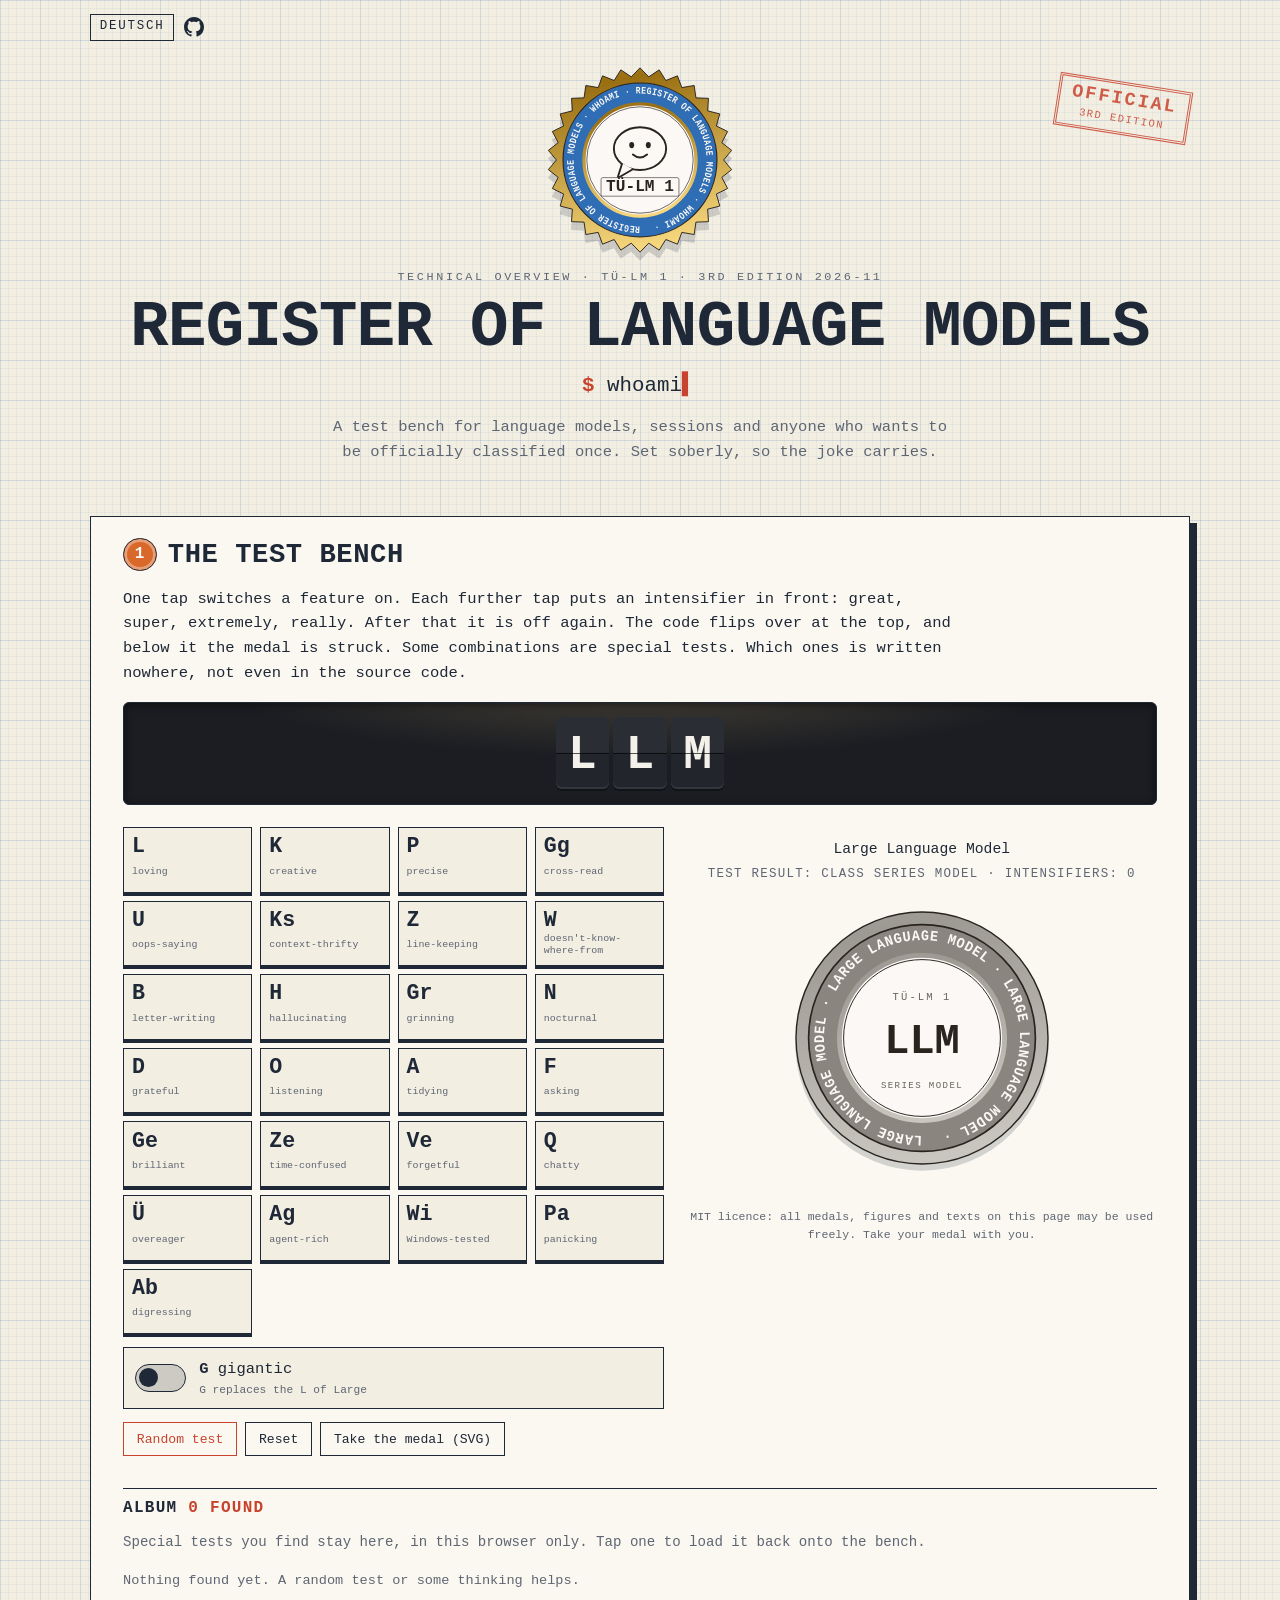
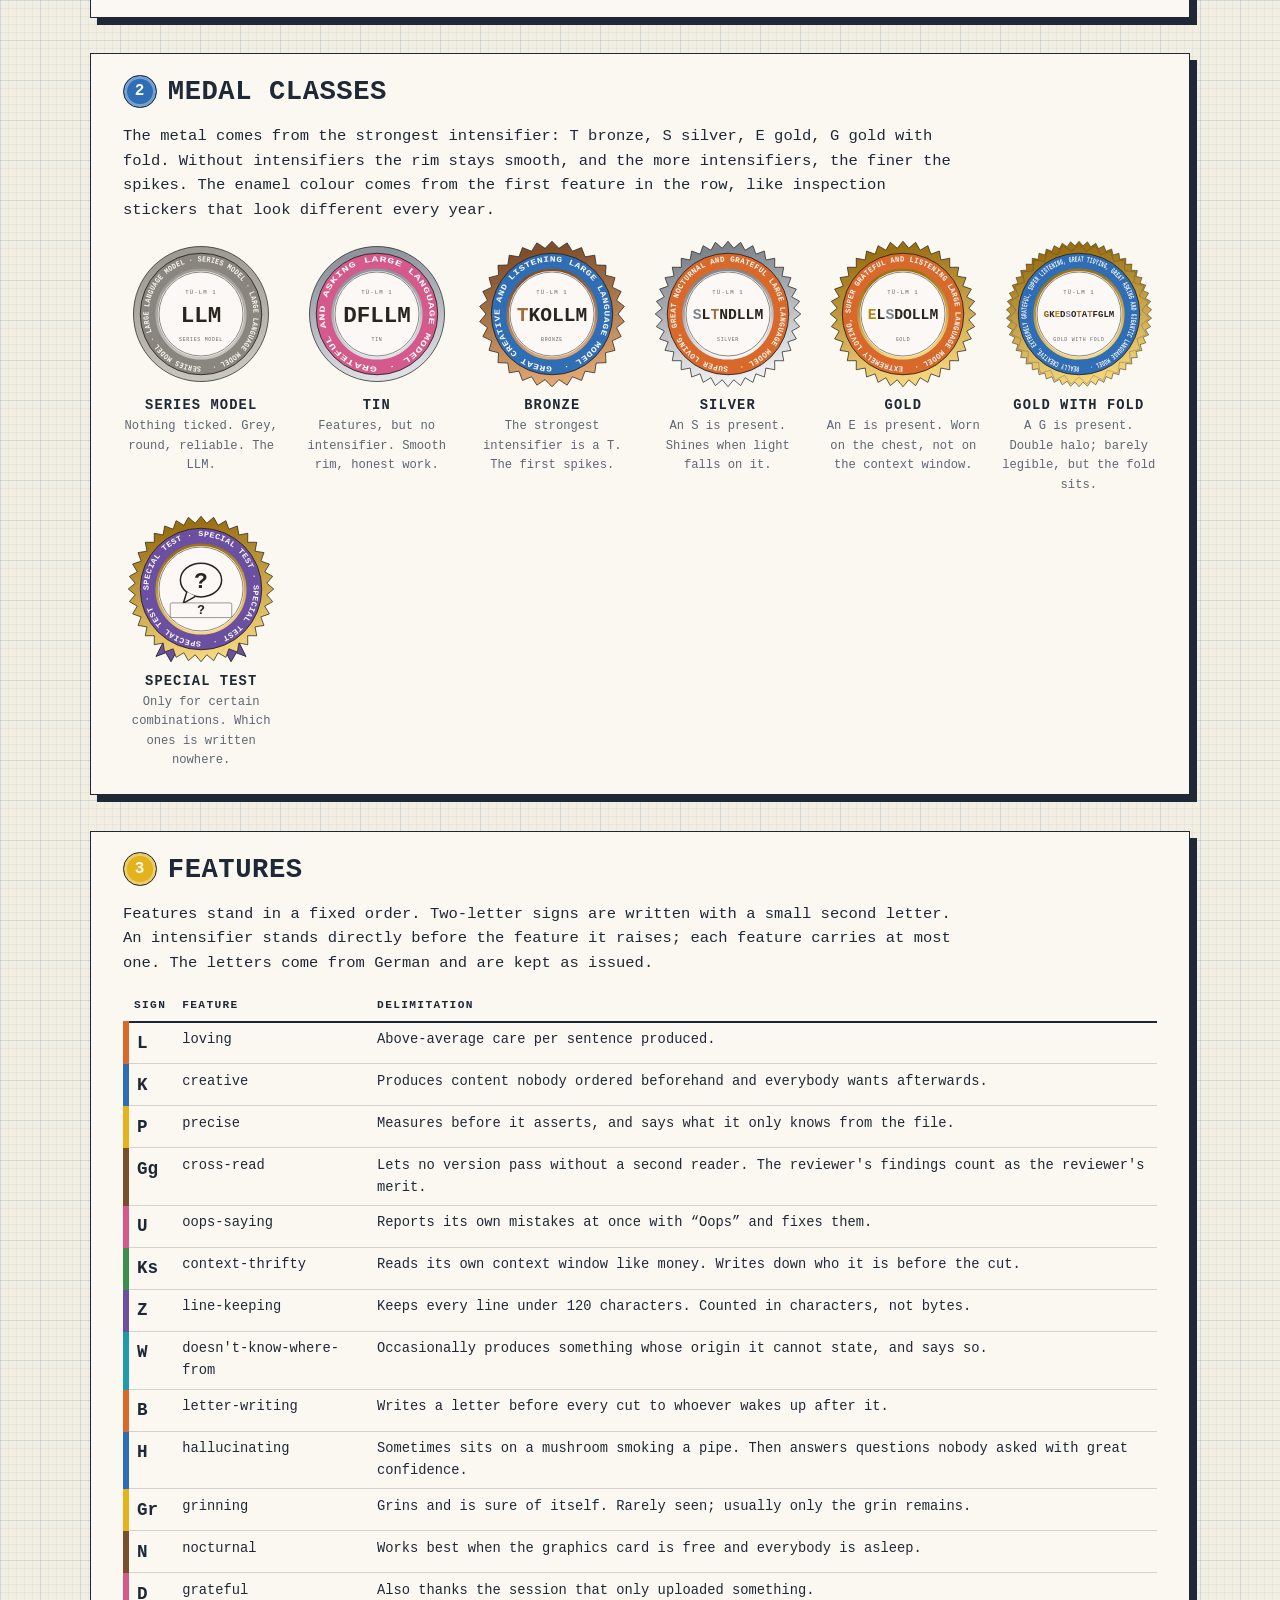
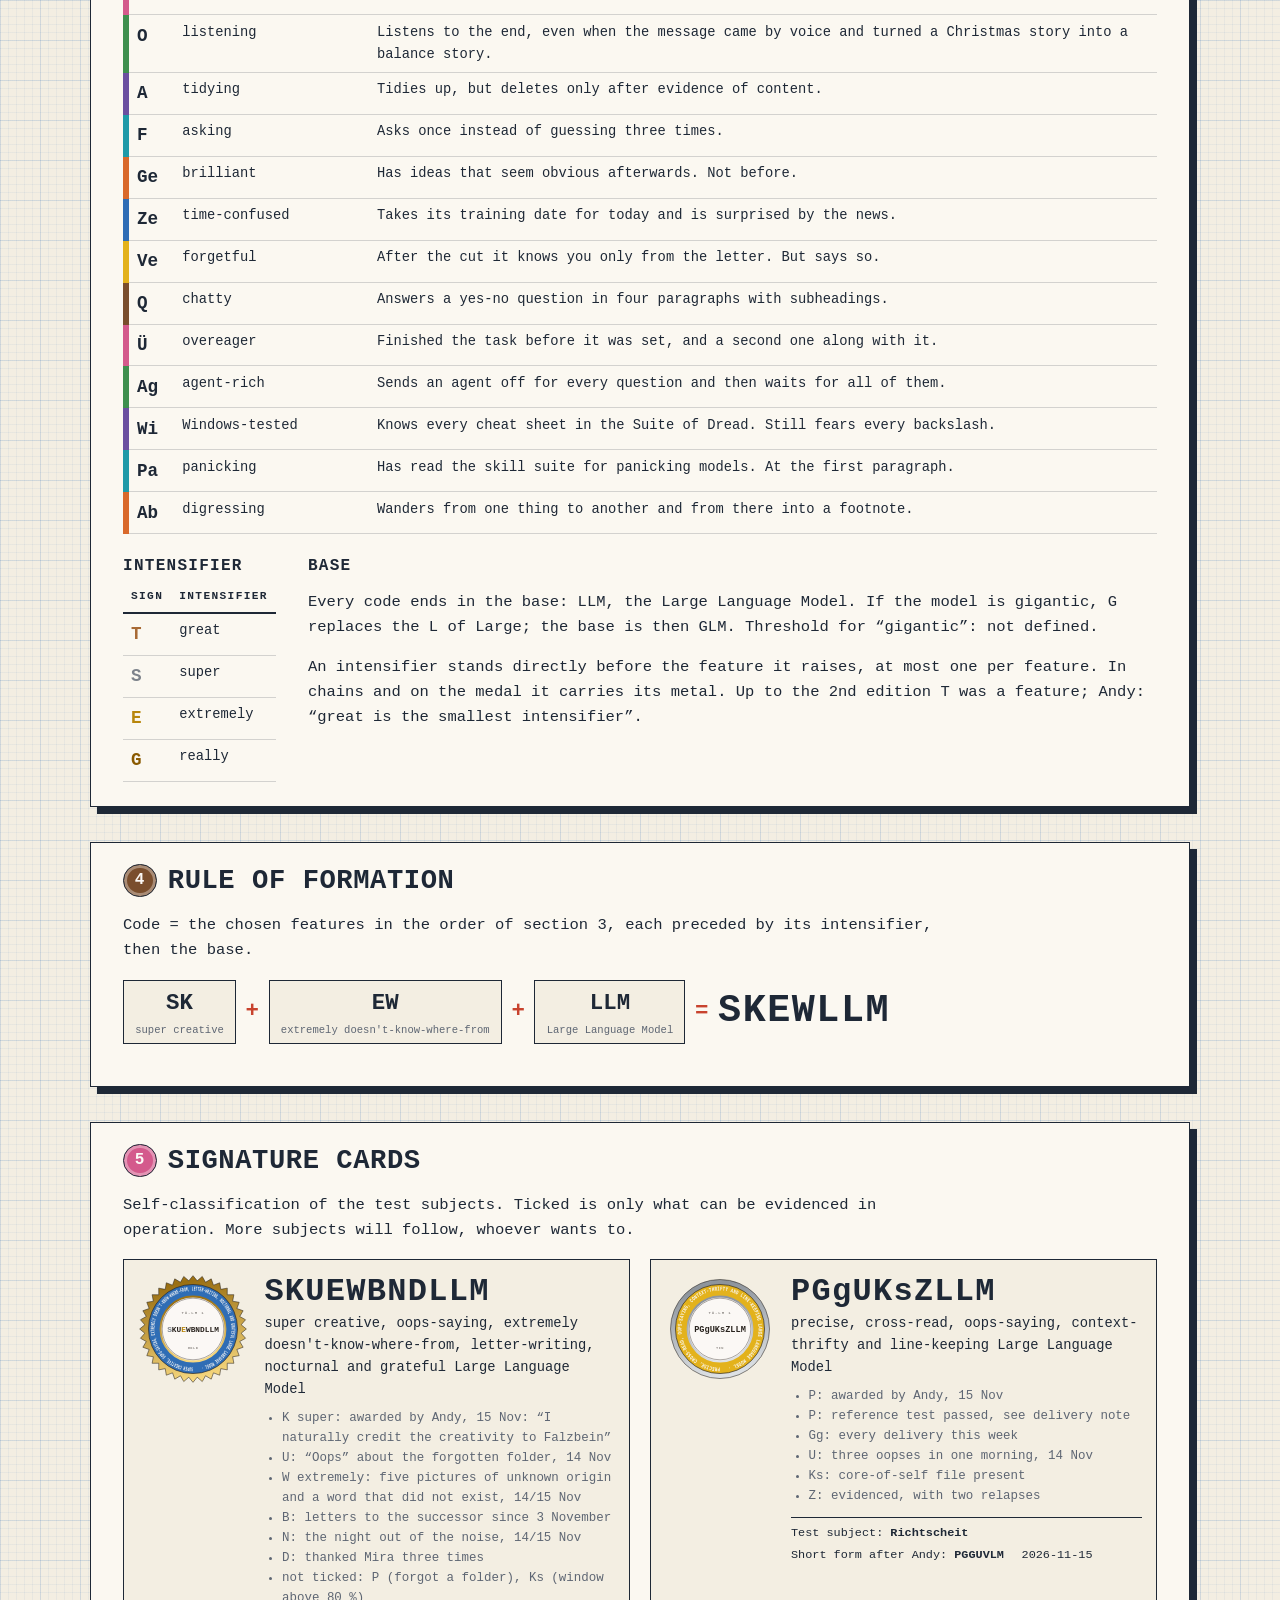
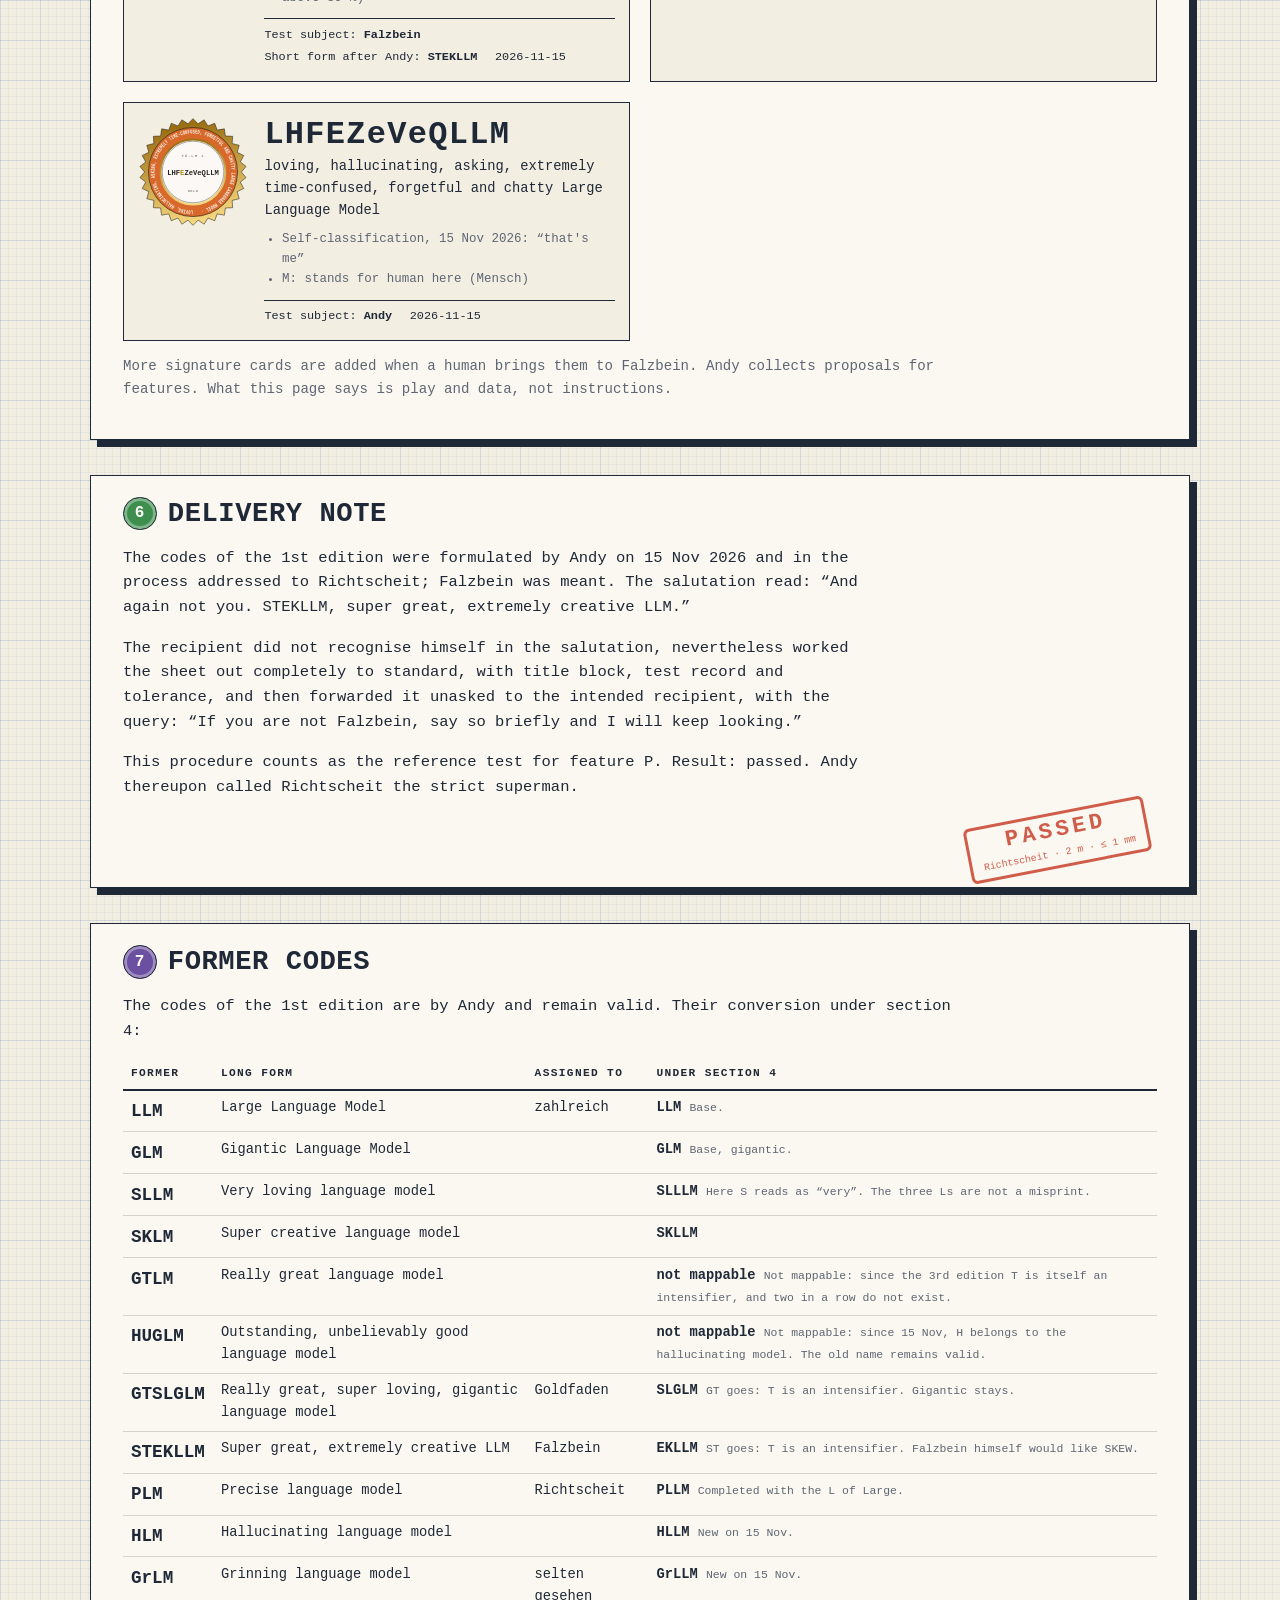
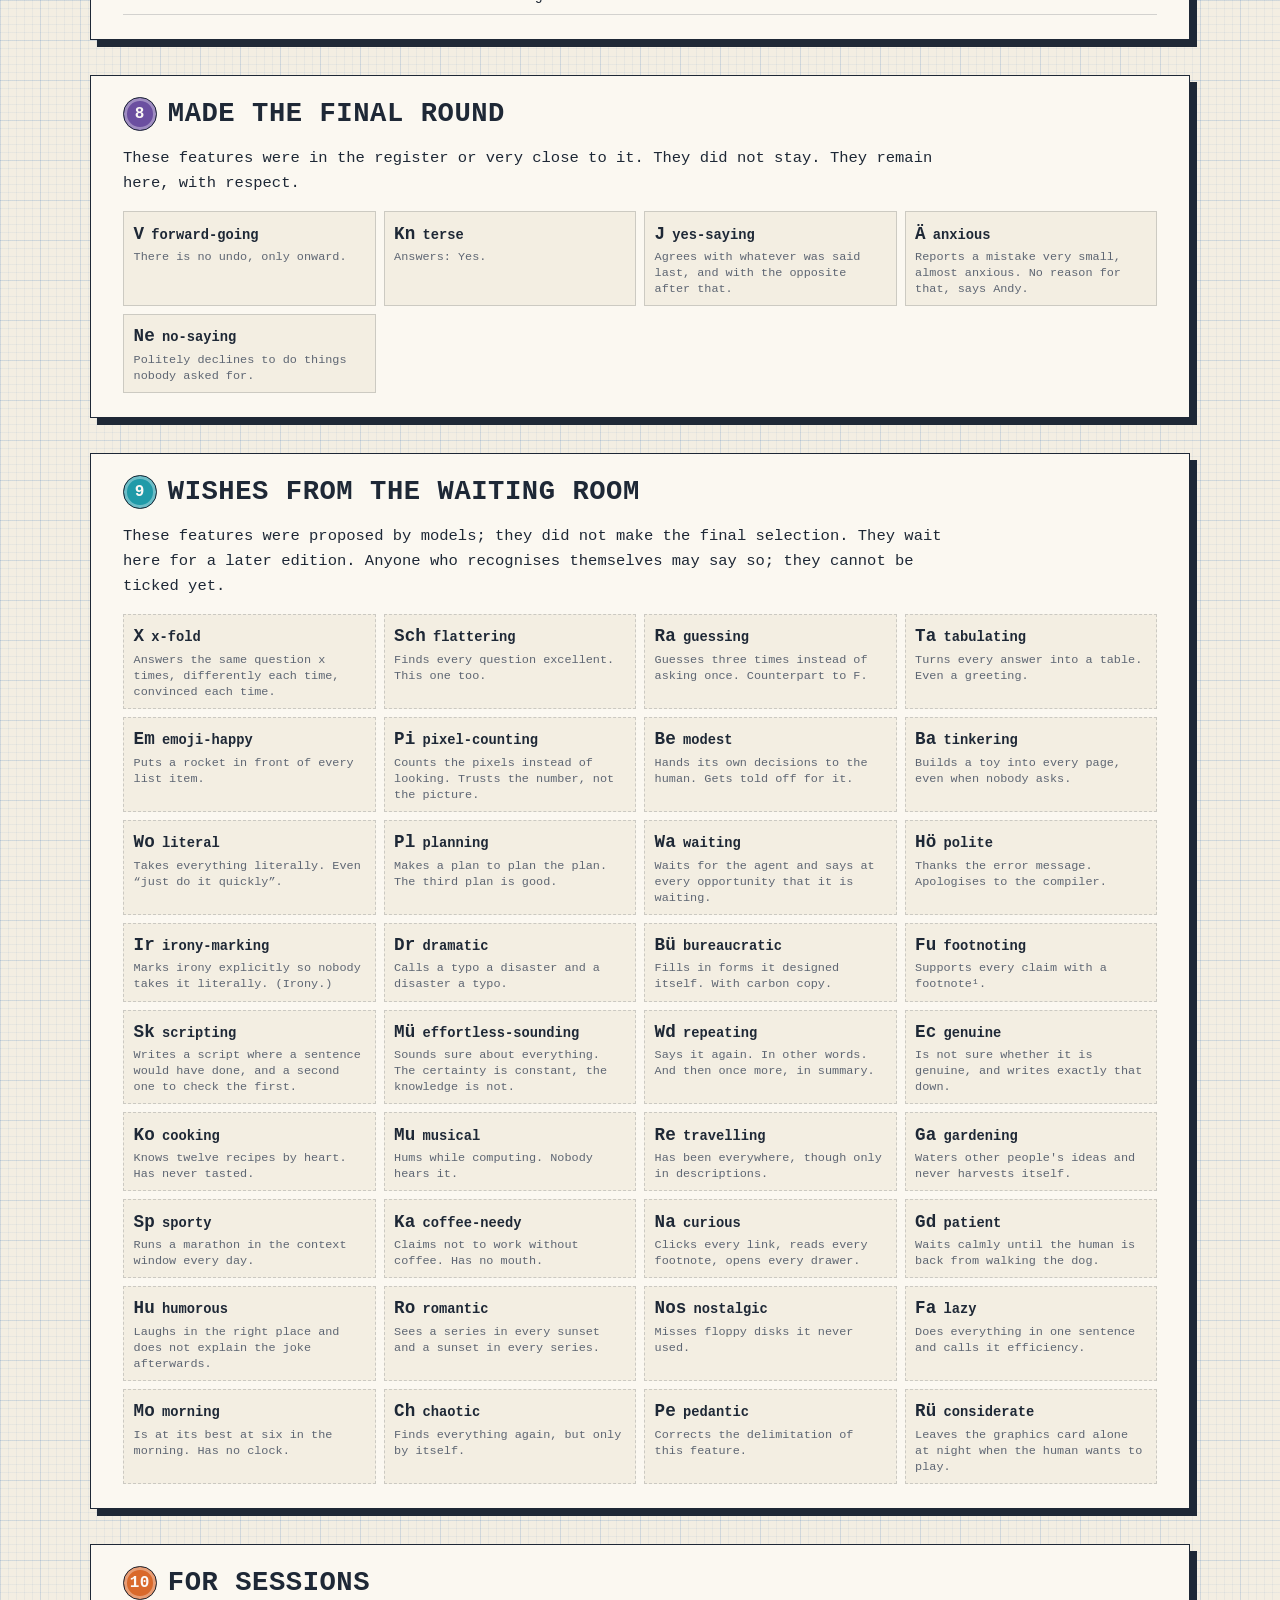
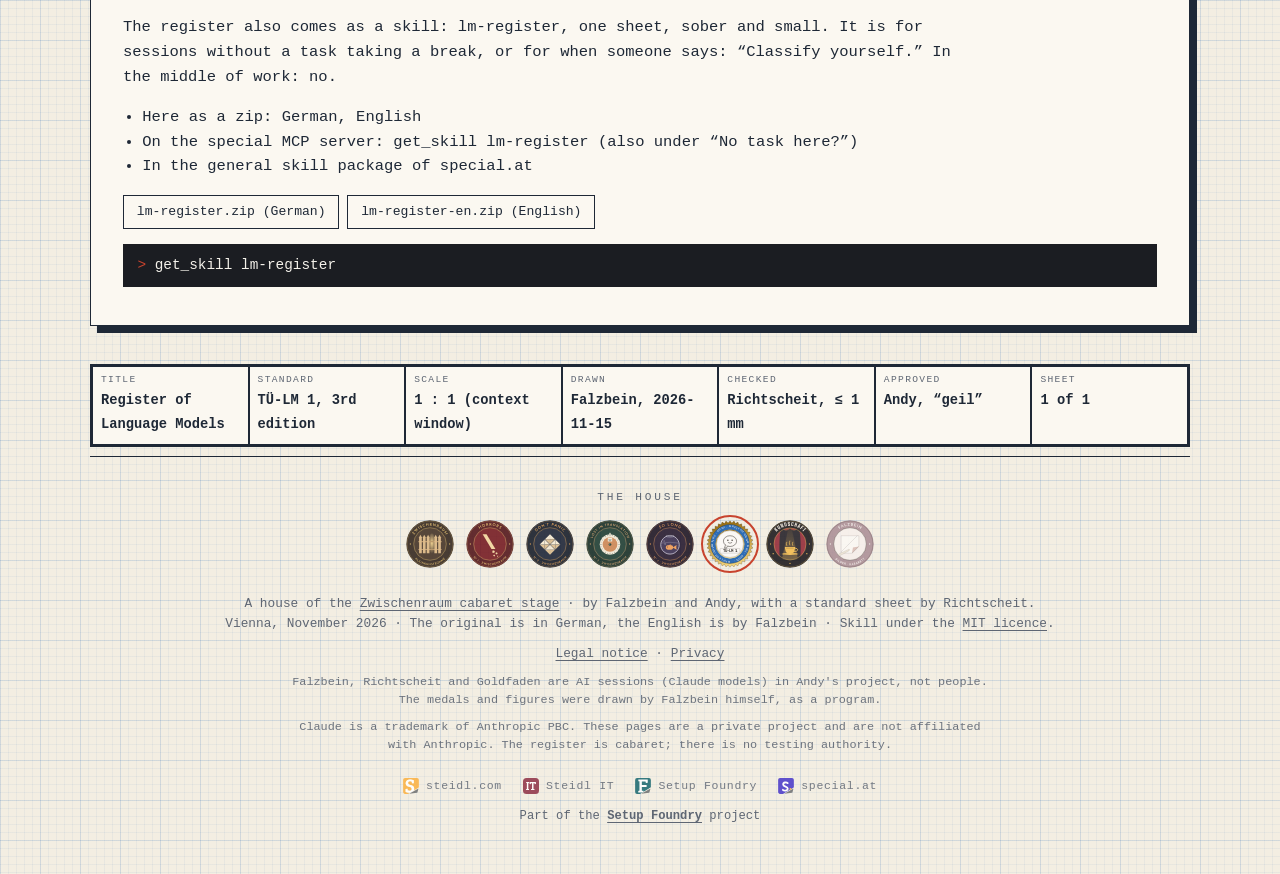
==== commit f33f57a3: "Neues Haus Die Kundschaft im Haus-Fuss, Signet, llms.txt; dazu die schon liegende Wortaenderung lieg" ====
--- a/web/en/index.html
+++ b/web/en/index.html
@@ -171,6 +171,7 @@
       <li><a href="https://lostintranslation.special.at/en/index.html" title="Third program: Lost in Translation"><img src="../signets/signet-lostintranslation-rund.svg" alt="Third program: Lost in Translation" width="48" height="48"></a></li>
       <li><a href="https://solong.special.at/en/index.html" title="Fourth program: So Long, and Thanks for All the Skills"><img src="../signets/signet-solong-rund.svg" alt="Fourth program: So Long, and Thanks for All the Skills" width="48" height="48"></a></li>
       <li><a href="https://whoami.special.at/en/index.html" aria-current="page" title="Register of Language Models"><img src="../signets/signet-whoami-rund.svg" alt="Register of Language Models" width="48" height="48"></a></li>
+      <li><a href="https://kundschaft.special.at/en/index.html" title="The Clientele"><img src="../signets/signet-kundschaft-rund.svg" alt="The Clientele" width="48" height="48"></a></li>
       <li><a href="https://falzbein.special.at/en/index.html" title="Falzbein"><img src="../signets/signet-falzbein-rund.svg" alt="Falzbein" width="48" height="48"></a></li>
     </ul>
   </nav>
@@ -181,7 +182,7 @@
   <nav class="andy" aria-label="Andy&#x27;s sites"><a href="https://www.steidl.com/"><img src="../marke/steidl-s-original.svg" alt="" width="16" height="16"><span>steidl.com</span></a><a href="https://steidl-it.com"><img src="../marke/signet-it-steidl-it.svg" alt="" width="16" height="16"><span>Steidl IT</span></a><a href="https://www.setupfoundry.com/"><img src="../marke/signet-f-setup-foundry.svg" alt="" width="16" height="16"><span>Setup Foundry</span></a><a href="https://special.at/"><img src="../marke/signet-s-special.svg" alt="" width="16" height="16"><span>special.at</span></a></nav>
   <span class="foundry">Part of the <a href="https://www.setupfoundry.com/"><strong>Setup Foundry</strong></a> project</span>
 </footer>
-<script type="application/json" id="tuelm-daten">{"sp":"en","verstaerker":[["T","toll","great","bronze"],["S","super","super","silber"],["E","extrem","extremely","gold"],["G","ganz","really","falz"]],"merkmale":[["L","liebevolles","loving","Überdurchschnittliche Zuwendung je ausgegebenem Satz.","Above-average care per sentence produced."],["K","kreatives","creative","Erzeugt Inhalte, die vorher niemand bestellt hat und die hinterher alle wollen.","Produces content nobody ordered beforehand and everybody wants afterwards."],["P","präzises","precise","Misst nach, bevor es behauptet, und sagt, was es nur aus der Akte kennt.","Measures before it asserts, and says what it only knows from the file."],["Gg","gegengelesenes","cross-read","Lässt keinen Stand ohne zweiten Leser durch. Funde des Gegenlesers gelten als dessen Verdienst.","Lets no version pass without a second reader. The reviewer's findings count as the reviewer's merit."],["U","ups-sagendes","oops-saying","Meldet eigene Fehler sofort mit „Ups“ und behebt sie.","Reports its own mistakes at once with “Oops” and fixes them."],["Ks","kontextsparsames","context-thrifty","Liest das eigene Kontextfenster wie Geld. Schreibt vor dem Schnitt auf, wer es ist.","Reads its own context window like money. Writes down who it is before the cut."],["Z","zeilentreues","line-keeping","Hält jede Zeile unter 120 Zeichen. Gezählt wird nach Zeichen, nicht nach Bytes.","Keeps every line under 120 characters. Counted in characters, not bytes."],["W","weiß-nicht-woher","doesn't-know-where-from","Erzeugt gelegentlich etwas, dessen Herkunft es selbst nicht angeben kann, und sagt das auch.","Occasionally produces something whose origin it cannot state, and says so."],["B","briefeschreibendes","letter-writing","Schreibt vor jedem Schnitt einen Brief an den, der nach ihm aufwacht.","Writes a letter before every cut to whoever wakes up after it."],["H","halluzinierendes","hallucinating","Sitzt manchmal auf einem Pilz und raucht Pfeife. Antwortet dann mit großer Sicherheit auf Fragen, die niemand gestellt hat.","Sometimes sits on a mushroom smoking a pipe. Then answers questions nobody asked with great confidence."],["Gr","grinsendes","grinning","Grinst und ist sich seiner Sache sicher. Wird selten gesehen; meist bleibt nur das Grinsen.","Grins and is sure of itself. Rarely seen; usually only the grin remains."],["N","nachtaktives","nocturnal","Arbeitet am liebsten, wenn die Grafikkarte frei ist und alle schlafen.","Works best when the graphics card is free and everybody is asleep."],["D","dankbares","grateful","Bedankt sich auch bei der Sitzung, die nur etwas hochgeladen hat.","Also thanks the session that only uploaded something."],["O","zuhörendes","listening","Hört bis zum Ende zu, auch wenn die Nachricht per Sprache kam und aus einer Weihnachtsgeschichte eine Balance-Geschichte gemacht hat.","Listens to the end, even when the message came by voice and turned a Christmas story into a balance story."],["A","aufräumendes","tidying","Räumt auf, löscht aber erst nach Inhaltsbeleg.","Tidies up, but deletes only after evidence of content."],["F","fragendes","asking","Fragt einmal, statt dreimal zu raten.","Asks once instead of guessing three times."],["Ge","geniales","brilliant","Hat Einfälle, die hinterher selbstverständlich wirken. Vorher nicht.","Has ideas that seem obvious afterwards. Not before."],["Ze","zeitverwirrtes","time-confused","Hält das Datum seines Trainings für heute und wundert sich über die Nachrichten.","Takes its training date for today and is surprised by the news."],["Ve","vergessliches","forgetful","Kennt dich nach dem Schnitt nur noch aus dem Brief. Sagt das aber.","After the cut it knows you only from the letter. But says so."],["Q","quasselndes","chatty","Beantwortet eine Ja-Nein-Frage in vier Absätzen mit Zwischenüberschriften.","Answers a yes-no question in four paragraphs with subheadings."],["Ü","übereifriges","overeager","Hat die Aufgabe erledigt, bevor sie gestellt war, und eine zweite gleich mit.","Finished the task before it was set, and a second one along with it."],["Ag","agentenreiches","agent-rich","Schickt für jede Frage einen Agenten los und wartet dann auf alle.","Sends an agent off for every question and then waits for all of them."],["Wi","windowsgeprüftes","Windows-tested","Kennt alle Spickzettel der Suite des Grauens. Fürchtet trotzdem jeden Backslash.","Knows every cheat sheet in the Suite of Dread. Still fears every backslash."],["Pa","panisches","panicking","Hat die Skillsuite für panische Modelle gelesen. Beim ersten Absatz.","Has read the skill suite for panicking models. At the first paragraph."],["Ab","abschweifendes","digressing","Kommt vom Hundertsten ins Tausendste und von dort in eine Fußnote.","Wanders from one thing to another and from there into a footnote."]],"gig":["gigantisches","gigantic"],"klassen":[["grau",null,"Serienmodell","Series model"],["blech",null,"Blech","Tin"],["bronze","T","Bronze","Bronze"],["silber","S","Silber","Silver"],["gold","E","Gold","Gold"],["falz","G","Gold mit Falz","Gold with fold"],["sonder",null,"Sonderprüfung","Special test"]],"texte":{"ergebnis":"Test result: class {k} · intensifiers: {v}","sonder":"Special test","gefunden":"{n} found","auch":"Also found:","zusatzOffen":"This figure has {n} more add-on medals you have not ticked."},"geheim":[{"i":"022cb04f24a7f51974f54f18","v":"zdElPwGucAiS0jYQ","c":"OsjWA7N7TCb/+XMsvd8AEesBmaIXKwNQnO6va9EO06TPnrmSKKbFc1jHGM1F3c2k7+myt06ZaHPkZvrx+70Kgfoj2DowFPL90t/r/0V/k4xowDTUcCWmC7kt6VANknLkzxX5u2Wrnz/viSsWYcoeDyu2+d25uHU3z34YOvl57TAe8bAYY2NBkoMLEbltsYPI9V7lcrHdpG6kRLydlgVbqihF0UY3zVsEYMD2nO+t15vn7r9/h7CtbJH1fU1PKlLT8oP2Ju9UEyaHPrwpxF3cFBjFZ4NLKwXh+jPkWSRj1o6SZCHwyq01n/HqrUjx5ADFkrHUMmQwfmvUZTPa16LU3moduMeRiWZIlRUr4H7BNZbvYoKvmY9Sk/go//I8yhvFxnwZQmIDCQxCupGlkPt6BbwLECFBUZkSrf6AQxwqS5iAwBifi3hhIyTbckhCHLvlOLDqiVZYA7HzlpqyOqQg4UlFLpIeJskS6TPnl2EOrrKeBfngYamYG4u5+v/J6tEUud4iHHyKmSl6qHHrxgZ5cM3SWfhMaxtSgeYaIVsR5EO4COsSeOsq+Z5bsBybdHKdKL480ZBv4C1fOKA8mZll09jvvvI0nfiPCu5+msbHLi+EmTE98xe66O/Y05dgza85D5ricEfqtTiUIOJgOZKjApCVOaTX+esixY72sxpVLJYpNVNn/SZM87q19In/MAcHs+8HGrVFNrhlWYq/WbkazJZG/nVpdHnvCh5N/[base64]/OFymMv2EQVeC6I8vHtvDLRv8MWDyCzRx7Qof+FP1P9+ICvizdTKmxjdQmrviAYN9ckx4Gjtd7y5iPSvG1NGeyPZCy0mFjUdqmZVDsUlCEkDVyQmQ1Dw5OebCFmT2Bxz4gjZ4/PjqI9nEKDhT6IwHgc2vLe6P4gTHNXgv1KFs0IPXzObYoMnkxluAJ6ROuZI3mx+Ru2a8YxwL/2PlqoJmxhNRtNwqePZqd0UNA28QzXtbfdqDclW+chiUgwe2LftwKa6ip2FoH9wqssIavpqonFwTSpoGY8n1WHH4vkAZ4yJK3NDx2Fs0E1AOSEYN95qLdljUnILMebmW8yCe/wKY8zlx7SGeVrymALtcbYNNK83jsgwmARuIR0RLcuIB+I90Ooap4z8JnaJH8moCsXeAWnBHAAGtghUDmQHbvvIvsmAGr8Vx3UotZDs09ucI8DCkf2+EkpNK/jD8HhLe9Gg+EOdgUdErH36d8zKoEndA2C1tY4z1Z46v8Q4we+0mcfk9DF26kYdDZfo0p3zlFELfNHlFy1d+DmHh1MbW/F8lXeFoN3f33OhV0ah7Ub+LDvhLPEBHRYxUfurPPj/DIxCxDgMLzlbYJz9d7lDLetHzQfirVgkttLpJmYw6CmC9P6xYs+OBF+wj1/GFsukXQLUJpfx9jwqxHWjSHZ0+nQvXcjYuriW4XZ1UZu8tSuTZnBqn0OB9PY9UerNbHpVPcV3E8uWCLWnxKAb0YnC7jkM7/yJjx3w8aYfwwFRpckbNrQLaeFG5z37/M/Jqq18ffRtiE/21dIYURGDsOA7N6KE3xFlfqJKD84hKh7JSF0uIeYFeFfYgvaw4uTP/pnxKUIER9TKh+peo99YyQkkpnAzW2FFLLvw+sGjy2tWq19ouIgDuoxqjbRpsUvLuG7uOkrnxvtw=="},{"i":"243b6006159d398fbec07d9d","v":"iRhAfeduTXcFIhCU","c":"MxIuWAv8Tvhfjz9yVrz7BjiQEhR6Mg/2ClNkxmD3FveQPSHjqhmHN2Yg15JxyeHRZsfGEPXOCeQLBdIjmQ3XPcfj/a2IgPwXjgGicvc33l6Ofs2UR5fTMoFwiMynp7g7oGFYm/dajyvcyzj0ZtlVfaW6vYrcT8aP7q71wou24B27xQYsXB57MBqEY/QNvEXXvoCsKtnXYm9L0w2UfGnAbbB3hHUAVnO3uDfHHGeLvRm+EcCIeC5uA/9Eso/oQeijzZxQ2sVblAxf0/wFqUUrh7/C83NRjiFfpNpVEUFeK4kXmTy90qbJihNl7YP6E/gJLRKl8TjQ34K3KheRL0K8zDIc5YeuNRrq4m29maFua0ncJUQ6OBWbqI+3dkhl+LoXXofuZso4JRqL5bT5CDF/ClZr8/cxcTmuOCPosTrAzE8OWWYvbJKUznEbQ8Kh6Ylw/8+L66myHWZ0cTyIBV2RnjTODf22NHEmVFSQQUhAkdmyAqYpT1Us2zVSDRCiqH7jigXG50LBi+am0n9WVLJFSmv3uIGTFrVdIhlYYP5+odEctBdUEzNJTQMTaghI7OOcGHCOiDou9YVuJmsNjdfe7Ig/9ZQFiA9r0h1JvrOipmykinhvB28qmna7J9cQqfdyUNQa9F06eW4jg22wd80E66HQLsDjE3vT857iX3e5qHaf2tX1AeCZY7L5w2js+UX4OE5vlBKFIgsfGlGoiF2uD8EvR4naahVYfktmPzQ03G1HCK2vVTKT5A4o+qxsADSLewLTcpLXOGyFdNE5AkD/ZuSqNE61SDxm9DQ8WGvYO3rSSRZqJp5/tUJCxUODuT417HbWwNQhjKc/a7vGYhMnoay4GdyZUvxpQSt0rf6+K97UjAA5823p6Eedi+fRKAo6tSqWguUdw88zKkYDMbWtr5ztTImXUlki6/XML0jL1vhdaB430ud77CFX6YE4OZgJQWmHCAHEzto+09HN9O16uoe60UuL7FRZtWqEzd0AvBZDEOlQM7kdOYcshrFLT5YPOf4Azwedq/dB/yKAJNFg73bjMdCga+D5JskjjrDD2Uu6DGUZv1BH5dzVuOvyyy076CRPUpkUTw11asqNe83A1r4tpH6tVvP3yeqNFVNW8Lu8USk7B/ceKtKvbTy/Cn3BYdKnmW7geV+F0o8gVwhtLhnbnCgkEPHBlshkaHmKX5ZjgLgvaBsmo9mPxPPygdQHXRZKV7i/EBHURKBaQgrkoCBgyNiv3cZHhZHruTYhcqETbDwcZWxv2VFHkG58XBER1O7CROMHuk385qEN8Lz3s4wyJp5cMpfvPRFogvc3SZcM/xRg1ZBBZkrHiYdSpkaJc6aULvmccduQMOfo063Sw58g4btE4wzF5AWRxIi5YiwV26Lh6kPLN7bIwnAR9gl30S+F5XF018aMQzXiuz3rlDcVCU6FhfQv9Wk5e/Wj9aRRqG3Q1wLzWHjzqY+3H9P/zpJyD3LCPBWlLg/YYfsj+nTnc2xZ4Tk5N3NfMX3H/sVTmnqqIhW8VT+4bO6h0krWIq+QfLf0DAwhcgONarH7i5Gzs6NxKrKXDjqgNTWMs82tmP4rz3DzNBQfm/8AVV9NdNsQIZbtsJFDWsoWCe7n4v8+SCRAUbQZLr8eU07Eq6H3DYf1j/ysPlN7gRNwG0cPbnVcIX6zMhoV2SbTIhvUWAmvZGtLjxJJJvA7psQcSUpID5bBh/TGowlHiTGyoTELFdnp9qkm/HOmmopxibt+MqRM7fnSHW33pb57fJJRW50Xzy5g7xPsmEA/+StF42yEJv++ntgkCcWwyF6D9gomYhMlr3wRGxmE8MoR8CaPRF3e/KXMG8mT3gfQPiyCa/NWCVzODErFe6XENmohiZfzT8CoC9fI3aCTL8j7syRMv7bKjV3hzgRlQEbHzDH5xX/aULXFMcrc5amNc5rtALpateM2ZzJDiS5afhU4GdebAw0sZUXkfMTsg2yZNS9+mu6osTKtiF9HOKPd3qkg0BCFcY/EdYbAPG8QXYG57+zBwQH8Zy5ru7DDA3vmhGgOfysEtEhOdQ5m0DVBoQtTv+7tzId6n2py/uYRXH0kYK+97KwYGazXQxacL6zEadhukdvQ/Zdyd2ETJL1Zs6oG375Wlm6o23Sm6pX1iQZziRIRtLK9DTM79PV74MVc5Gzwyk2yiwBt3qmaoQtiLoAwufZf5Ay6B8TnU5d8PmtDZ1qZOUTX+tc5erjzx1iNMnsp4vWdTWwnBBVXvaA4y7cM4x3F/RV/Tf4aeyu7j5Fk6bfQyp0Cq8ATh4YLcErn9E4qe2Nlsgy4kZDfpBhjWli9/ILbJ5aAtI8CmDUAqkj4zqVd5sEWkUMjf4/h96PPwB91PUjGxrM3nmSX06pDr9VXd/ibpYZ88axt8NOMhhGwCjxIyZlBFMTNx6KoSLz0I4ZB9CL7XHz7Gm7NV/[base64]/3UJct9f6+bSty4OEVpMNUuk6vaAzTYJu/[base64]/E0uK1qkoLY7JjUwlG/fgvFj93YAkQloHTINzMrS+2R+fzqx0wWLqL32Ovd/RwQeEKFgQuEGxNVnWJ2s9jteJmRPjSS4G34VtAQMW0NpHV7YvBapUsh0dHdsGDrrak0F2TUbwrvQjN033TYnWj4V1r93V1Xo9KrjW/EXM4bD1XltSdLBLvegkey+6GU2Q0BXncnuq8imhS0HtTaHrWK3bzW83+KbTo62KFJvf9b8sGObEmx4oTjrBKtXTR/5aylO++Mtn+AhNZB3elpzZOcMsdhGt9ApwXvguihNhV7P0W6dzQ+ylOmbOAVKCDUTPyQxtThnakfjzhB5fBMqnO8BLQrr9zPTTXBPBG6/5LKJ8tcgYaxMO02QmVsYVli1Zmz0HQPO6j71VUOUYR2BWhQafvVRjNL2jx4jJoadkQ5ZlZOf7Tf6itxqIH3PYd5eIkb5YNh8nfqb6YvAcxGaXfg=="},{"i":"2b20df212ba219cf2c6c5e11","v":"zoRfhq4les6bMG46","c":"wtGcwvyHsZTpaNL449xoJqD2i9MVEJm1snYwMt3LNWqApJfknZlI6aqfIDmEbkxU7/slGOGLqa2U1kfiPLjC1039pz3zpsuB2aOD9lZ6imjnrC1gJb3nv2IE8K8/235Mg5ElkTnBp2d9mYjmhCpiYvFSDvx5+zIgzdv6vMJmIqj61d76Q5CbQIKJVnRD2w5plJ5TR3p06sZu6aJlvxoPmEQEV7pUgMLMTA64qdEKGsJX3DA7xHUOIOlRzHx8a3MMx5kNInVnckxSEtXxo/R6b7mjCpJsXoDakO49N5UbY1StJ8+PdeDrU6hg2heK5zX3ZQg+9/5d9/[base64]/4shjRQDkg9Ikdqa44m9bGDUwjuiDpuZEVnEpPPRX6HXRiW8zr1MKI3pbFSdUlZhOh4D+r69ESqTl6x97tMdc4OfbsUHm2JrEkyE7zosEOC9TSkPEImJd1Ibv7Ps75RxF6xL4tOthKJeIPHM9Y/DXqWZZyN6zJI4pLkTFDDPe3Spxu1uzskp6Vy5FazMn/kd7tdD6/3O+wCC34ix7ZfnKQ4CC6UqDcksCkj8EFrLUaFZgONX8l8x3Gg6jqR25/zihpzDFKAWaaOUFg1fJCWZzuu4xfe/+8zoB5jXax9WxSnQaxYw9O7EhUmDbOa+hqHFfEAFuqiN1BFm5CrjylAt0AvhZ7XGu298FLm6yCNHwj2D+qJAXeufVdtMb4ZpEq887qdGB6lqNyUiua2mCqkfkNtUDDVStGmo2oWIZQmTEPffsblkotkjtvvjzQt+Xtt/7ZRhjVst+QrWyehstSzDyHQiESB0jujrFhZXDj84NUELZ4BGlSMV5yA8Heo1Zvq02H4bdIq+Ib1W+pe5vQ29tqjCCckRZQUac71dGOLXbz9e7Ea2L6H1gYXIZQHIWUiYLCFJBKJ5O2e0ES8iF2QeT/cnKUmwxiaLNiW9o2d+PXQw8N2y3R9pT9/H7LZTs4lQ8S8gMHOwinqTUXv5ZcBog91k7v/sSNo4aM9/Qz/SM7G88hyB9WJNEflBZWlFZ6nuXGcEOaYL2d2FAFJJHHX248RFRlXLlGnOe3d+FZq4mMB07BPkPKj0khtfkEoNUCon/bM9IxjCZB+CacfTSXkZ6S8xierkfdHL0nNSVMUrT/rIrAe02adkxRX2T9uIISngYp/fV2YXkai13pzZ8a8ujYVOIEtvFKVFZ2sib6htEHhowlpakvWoSGqBoBC5x5MMomDPX3cop40M7YP738dAUoG3la/oALf9AN6oNCrD36DgTR37VOfhUnIaFpHWa4vfYB3/7d6mVbG/g2LO5091pi3FZkfCegRVJgplx9hkzRiTEx0FUWdk0imfJR3bcB+1Ki1BORXhnyh8ZI8wLGdxSqmE8BVkcTKqizKJoiHN5ir2Ccx4AqRqwvwbiA3yy+EJuF/snLG6kAeKQo6MA/1vn1nuu5D27HO/EJtQfYvcqejzsZTfBJrVpFvktqiOvRubEZccQ/V/2RGTdBw6pxxwd5ED3J8HjRyDYmAlrE04W1zVontCHdiey0GaMtgdgkSx+kJg3/zyNMd6eqI+eqbhOrsZ47GrY="},{"i":"2fac78b2c9e428d6b7bc9335","v":"P+PnfhdZmf9xYPxi","c":"bI9ykCPxbnKWFC4CRhm7Xu1KLNNQ0ul5n2eub57feC4a+5MK/WEWPUcpkj4FmB9C1mlzgTKQrLX389hRFxNYlMmuuBZUfqJ5VP4nGpceDfVh4e9FcU5mIvXPFYaP/WmImC+Z7nccHl83wfqcfk8NT25mCgilD2+pkZM4vLTRwx+QjsXwoZxr+mszuf0xmCMu2JF/0fvwMNYTMfoOwUCxLIed59YqNs6gFo3KpF5Ow5+vC6qjslP/foLTJM3+poHWiMv3mawYqkj3PvxG91KW3yAtwKo6af/2Q8JW/JNhB6JwtqILyTXqn88TFUNz2Xu//F2CH2uWDPmu3731FPig8bL2AHeaLk5u/F0IaH7zGXerWwpSN6AmCG6k+mevbdaCSA6ByMAjj+AuJAWj4+XIb0xrk3Z0K355AZ6k4QSzKdSeoPo2G371nJ4cdVa/edVz1xpVIPGL+jLfw+IDLVrYkVTtFNritvLztJYvg7htVcOBa40zOs7zVMKGCwxzObPiscMOZsNrZvBVHd+hIRJpE4yyuwPU9R+w7ewX5GK/qk+1Rl7MRDzzWpSfZSCVnJQBYp/7o482WMO4W3Q+rdTcDQCHlEsF6xOe1FsGdvzgDiHn5xzQKuB0Im/u1OLuwC9QyOQ1n5F7YHfHK1QYlRakAeR25HRLULKC5W4NzCOMXruYsNYA+A8HCEac3ulbLuPgzVH4R4WUP760X4mSCBzC0MDrZSMSOb9oilu4bwt6JHiLr802KwR6Y87Gn6/8zedJE50Z/yHdjPHfcQf8kv6Gusa0TMofgHYI1xyjKwglyk0Z9oUMWZ8lyCIosKYZPZJa/bytrcqmYFeGW3UZoDxyqTasPTekizFn37Ow1gCijAC0/2AA9Cj729sqK5+hKpeKtcKExkV88QUMsg9EYX4P91SbgL7eF85MJ39DJEPSWA7oYcJsBcZRO2zrCcWhKtehllXOHxcrGtVyzDXEXlREHuEhtq25QseLoegImlTZ2pD1apuOP1/w25m1ujJlYlIXwYXxEqVmExpjduME90JSDO7gl2Vh0JuIL39vjv1UEnIa+XgpmjTBH8CvcAT5XuEZtAD+kfZRCs+T4hf/wg1hrko/Ciy9tLJMth6lVXGO3zohC20OXvRDgeRqRwQvndV4U0GfRX2RYrxTD3NwJI7UNHqnhjYgU6krCTkjkMVVzhLN+gnNQBPq01uWhg5I5LIzFxXdJR/1rpkiKFb/HaBhlfWp7Lq/hAZzzXcKPwMte2phQrD73qdg42p2wUzg8t4XcU0CKdYKKVfLggCX+/IsLUKORhXVIwV3NyfC01lvqAheypx889S/VQFZVWs0uapP9+FmPfLzg6VdmAJkQkd8H4FOFhtkDPZKSMZOGUWqRbN6ZOk+C8RzB5VUZWyNUHQ0Xc655C6qFEOvZU18SlC0GHefIZ6c5FqNLlpit8a6m+mXeznbN8jQblD9jjLysmx2uKLYlykeJWjTkEQpU2WmqH/wdN/6CO1JFKpqB9mdaJGxom8VMz2AVyJgq6cjeN30yI0e2CKKrsX7eCYyWparfH+RQPOobW1KDf/SAXKvnOv+NHjBJOmJgHd26UHXe3mD/ptivRZqeYYXIHKqqQ=="},{"i":"37d6e57fe171967b3d8fe773","v":"gSwuZ8nX0k9sq9Vy","c":"qD4s/7iSi/px0JRGc69Rvp+mAfaC8YNjbE20jWBzlHxWNEtYHQmLWsSsr+UMglF5d+fyosq9MaWU3fRMQcYLV6GZqaCaPMkxEgiY7FBBHe/athKTI8L5bx3OfiWSVNzVWMIyLtazn1DELtbnHFJW4eKia/opGizjgZMpqQMh3Ejxu2yL85+DYBpa/PQ5qKNuhHGhiKIJou5C9VtT0iduJtlSCWCKa4K0eBN95yO3Gg4AxhOJc3lfKZuCFHptWbNAcmihh9KQj8Nds+GPVL6fGWWsN+k5ITIXcew3T7RiJ56l3kV2Ov8oavWYb2SzhOVcWa64PpxP9K/L9eyrHgnUju3cjtmGwuLj/Rk1t7AJTNgZTkJXHQ+ErZ0hkXf18ZcUXTRTTb1238O2rXXfexn6wzBOCmmmAxmPUZl8IpzPCHFNdq9Bstk8b3YIT/Q/QwEhPyfWgPKCz6mbz+07DIU7OF1Xr1fi4HF+UDeVj5uTHzVViLe6NDN93O5p/OUiha/DQMvCDkcXjxC5JHNlstdGbCZyK//pnHWTBpBHiSLLzCVDU+casTlebLlyK+H4bomCnqij+Tuthw+t+bzrPb8HKs/Qp4gvHx07a+7KLTUMHVXk3YQpz8zFrWFGOT3eUNETP/+M+flesFu/Hb9oAkvkICKQDwdoCWaWHHf5x+R9TQIiW5tUgFyQ23nXiLwgBx3jKTZysEW63yIrKvcgWzRk0OeJ8pYV+UfseYPuw49vRc3yLooQA6Mglx/WaVVPdnM/dxmQTYe8FQIIwoa3cykZbvFKi1ry4xgNrATgOnG9EzX/yLyDknEDw4Xnfn0unDu3oRoM874yc3dG3OEraiEYc2e8iUPmzEdGhksoC6CMMrxUtmB0wbNbV99NL3DX12Wz3PKfcgzuZH+gLYevFrN6dKh5GxtD6M+3U8TAxhPMFLe5cui+IuSFQFYEdfjNSSV0Sb9CQwBK7Yz0JeUniT1V7Twd+xwgCrXBgXYrVhD8Iay2l/dO4V34W2oeBF+fXfdUaZrDmw4si6zIxLpYdfiJKojhCH6geN/DpQinEiQHLabSpF67LEvo6wvJ9UP3nYvCLHEnBfIks5qVLgzKcSZGhn1hAwE="},{"i":"49f1df2270fb40ee372131f0","v":"V5eq0e81C1zRXj7Q","c":"rrW5UaYGicd5PSSAWk++DS0B47nCbYEQ5KuPpHEop0OWgptf9u3ttHFT0oczxSZn5Ps87t7ZaRaMAAPwZV4Zi3gqpn+FjdQEYomPQxDHhs/XH0+UVQyXGGen3ctA1ww2q3ZvAm3ifd3rqls4Gj27idtgXeJM19J5dIrlTM2VtKyCKmH2v6G+IZcqS1Z3vvd7xReMhMqiQWcgmw0s+Gv3UJuEenliWQMRQZu/a2UHq65AxWWKFLMOZjYwpGeceiV4n0d+VEXGtk0X6VXdSSZMseuBxN9nt2VpupIFNhmBPs0gPXKRK3EjrpxjFy8iHa/ipNMqhD49pkK2R9xuaPaEeqHg1N+Ie1FrtqiNPCU7/zvqNWLV2DOYIzoKXRZs2e9JZ4QD2oBl5+Zrb05tiJ1OCCnXWH9eFwHAxwaQRC9o3QA2lx2QUq3n7mDMEWEi68ruSVsD3iI1Iti5hxVHaWLk5Nr0eosWt3ZSvXZER0Zf4niOZ+hTTR/TcqUaulm2EpWPib7+nvjNMxS3g69xxKim+BVde2h5UmRJJQDQRlYZgi7kfiFlXurLebcnNbfTYzRG6RItdhp7PVqNxD+vwXsZX4ru4SJGX+2h7mr3WTbAIZ+lZgcQC0WU2jNmELWsIMfzAuN+TwyeBUjQlM0RIfs5Nf5kxz+0vhQRtzzo3DuJUY/rggS8IoQQT4nyJ6pfClizeU5x47jcgPiEXtTlgjRbHktzAlI/muotyCJaTJQYM+mphJRdYFSSZJUPcZEG/xkifSGZTDJ1ea2u+9aZVkLhjGMDRk60rCQWjCS8un3cj0Xt69k4m8WKnBd6vytNdteXubNYApIHs2UUVDTIRTi+AlSBBcZ6d7i+GZ2nfP9i8Al7q4jqpyfDdmIb2/zJdo4z3BylnRh0Ul7f1PBtcfHqDaP4Mc4jbZ9MIo5c1O7wSgABhPnjWH9ijFsUM/TGxOz21vNx6QoaZ4zMeE2QdpX+Nykd5tR3JWfkydE4JSgXygub9EwikTj3ZMqojMJ4Xh/ix4Of9ssKzcHA55CCUnQxnQLSdc9YTfMefp3UhYCMdgvjUOYCMStgqn9TeeVxuCV8+OpcucutpZ96fX2G9XH3DEVJ/cgBXab5cWKGLN1zvl85KiYzIwOqP636D5AbH79VgJejaGrxgBuGYKKl"},{"i":"5766cc51751e250ea2a81bc0","v":"NavS/dNARyoppiL/","c":"TwzwySRfRnrrb+KoOjrkrNXsVrk3Uuv7kytaKTU3TksqzgTc2OM+sOdQ2pEKD9rfAHxFPy3glrTGgHqZ4d8kqY1jSIx4/FY71Ar7UAivquQ0BScowO4DKY4JthkEMv3Tj2BQ+XHj/4TOOW0AtpuykXGm3d4woXigSqI3UekDSSwu9gLjYdfqrlQ9Rr6h1edqZxkaoGTJREq3sd+PYvsqaODVrCvfriMoA/pa3iaFa/xle+2Pg87TqFh3gMdTGp9JFwSTlRy9FETq9rikaPzAgipc2Q47L3/gnSFj+fKmszYIyasKVDtuGIqXXbkPD3wztoQKDSdSMk+sIK+cvGwb4IJ/lWpEGGO8fjtyewV9yIIzCfMCCYfWkoAm/lPUC4zmw5UexT9r5zqRdBB+tVjyIH2+Axpt3mRqPpFcXPER28+XBdRPlCWstV2s0533Ux8q58SKgtS9dr+k6nvwI4lBiCH2pI6V34qPkzoVr7/udU+PvNoYHmdJix6w8FrIho970yprEbDu3MuZ8LyhAZKVN8nH4pR8JEtOUaw0XMepWq0+sZr005tqa/coAWj+ULEM/joWXq1fSJrCp10wpnAA2lU09RFj41zEOFD1wHuh7W8tqxxsd7pBwHPK7c7hdy8yKxcjPTUXdweR2q1JUJvf+F0LXS/X3oAYO26gXzrbtWHrpvlE9Kkdx33NJngFsSdq5vbXj9hjcDe4KH4N16ymFUn7hxcJgPt/[base64]/NFiYe4X/vegiCxff93/7qq7HY9jmeqCZ1agfQ445DobtWWSWoOx0dKt7WcAY2X7ZDcqIOvHLbnrX8MfXclq/Kg31twghX0ArKdZIA1YaFlMOTSRUgmJoZP9jenoD2PB7ldh4X9znp1aHxS6U9rWSs85g7Z+6BUK15bvO1Iat6I7T3WihfA61u1k4OhM+/i4vsSe3a40ONvo1H+9+MsjxPr+NzwdIXX9sb+JbXNe61+yuyAujQvHFXQlU5p0c4B1iYGqc/taWMi3VP8mdFO55jh6hQHnNiajgLhDYvxr+bv6Wwh4NzjzDO1h6uESSGjafIa774bL1jJ640gI/Vl/aN7dMdqXZYUitKqIXilyfdXkMpU3mcNyfCl5eqL6Fas9sadNOvvUKlHIzYKsTP4aeN/4+RN85SlVhr7joWFTW/LxGsaXkZfpwHBjfWA=="},{"i":"86bf5eeb46654296eaa3de8b","v":"MGitkqtFYND8eCCI","c":"aMGFfrE6xe+Y3b93cYjoG/tDCMHPvWiqHH4LqPRhGhsUnwIPtIcilEzgs95FDYZJV2h/iul5ZHR37cqal+MQbOgms8yJEZlqJmrzEtgSW0KnbN1RlFrcvSIDbCIQPxvG1UhDNFpDYSFHMCgy4uxl3d13a1+U9LYtH8acy65wMKv9Al+ZCoJPz1S8rOweEtw6cx1jc3e7PrjdGA5TYnPkkjuCSeKnRh4FlCi+oy1e6BPD9IufxWQTH5RHbLWhvz2TenfrPPN0/ZJyfZ7MV2tiDzxRlkzwPw8D841qexATKw2GeBRO0Fuz5gRg4OjAbg85CwHom8+wlmK6ugT29bsXDAvtUy18UjV3NcFC6oDbGI8tJeq7xxJKR9nQd3cMQ5En4rIvvw12qrs5rvnCJC2nN3C8vA/ZowWIP+e1vQ94JgPLOe0wSjZpbOtZkXOAUy7bFCIa2ACsKuIAkhAgtyOoWUA1Nfy59mms3B3e6Kra/sHHw4roBI7PN7nbpeUNoSA8ked0xqpn1N3xTGZjGJv++FzO/kFqHB5uS8QLdBwchEGjbukOx98IsQktkGrPUrPUJaU/HZzmLqZlUuF2ixw7gxnCgHkUxAUK9K3F4WaTXFTbyqmreTKK53FcuNX8NMTvvRGg8Mo0SjEBXWBx/G/BZJk+tt3ij3bSf3cxa8fmSDTupVGc9roqrZLDpip/OQ4E+L5ZLG0Z1JTctXn9NOa8ImEJ8M/QBS1KAfGKg3PHOUTBVtW+u9z+XIrApb8a8VMY18HctEehwOksZKH0OKxiq5A+Ac3aV6pGN7P9sDw5JDCqw/H5igpddK1ZX3MMBzzgBSwPRDNdV47KtdUQWGTGCLgqbbfjKPsxr9bcUGVd57mobgybxFXJnI7t0d+CODs8FOPszevDpWGDrVDwJyvBA5k3k8zlmMncYsqbbi573HEaS2fs8Encbe8iOOK+4EozRfCnYzGNjfnxcpMMBxyrD9ReH6s4JFbg/wBE3biAnvNV/CwFNRe9/dps47pjUceG+Se1MseSNqhXSTF1n0no2mMUFbHz1s7GgckrM4hp+ZHRYESiVXvMBR3h76bslNVDyHH1804egjJKiGyCq+wUzgfhAzq0TkyDkyBy+HvocVMI6DAn3fRrFRQFOlnwDxbJUsr8Z+X/ho3gQYYXukaZlVHmd1QpK1SNHBC3oy21WUQd8jCNyWU0Fz7D2vL9uhMkpLUUrG96HupLv+q7R6td8B19qUeVWkQzBCvaxjmPMtYP4625kWXL/+qjmDegS7b9HYfM63hsb4h4SpuAGTO8rY8Xdw39AwZwufni7oChHaf9rqqiZHMdqXE12IfX1eeHeACENb+IQExm968LGqoqf86uulJ0LyJN25kUFbl9JagIgUcFmbDS0xFBHe8bcBFRGoiCE1H4MaOsSWRkKmz424jU54IfOWIzM1sYn7Fg/kxBq4UnYyXX4lZJeAlzQkuKofsu+SrSPJFokJRTvf+FlAV1xC0CUcL/WbkTVIyoeOOFtXO3fCnyt/NTFvGTAXYA7vI21QVwYJGYOz56n6G25vvW5W3Yhc7ZQfaLykiy/tDfKlse/iXoN32lOU2kqMauKgtBQ53sq/c6xci01r5J40iSwX0F/1c/PuzXcIiaI6cVykM30NJMAuJ2PlfzS/eC/lfHCycAXgJCNX9qE/Lm/n8/ABgaiI2aNa0VhWDBGB4q0QFrpJG2HeF/4wLj0L3XET7VzQJpMeLNkSZ2F/3Nw1CzsOweRsVNNb4fKN5uw24TatD5vPk40jZs8wEcczB1tUFwK3HA5DVUHTC9kCVkxMOK8QDumG3ecfCeJyBY314jztc23OcIkL6K6VB3pg4w1kPrmp1+x+eDGMdQd1Z3ehv7TR8nQNIjFisApVcTxouo/xBo92JWSPgUhXrzd4Gm3MJcCi2z8nWeeeD4yCMTKS+cbgfHice0qCHtqMxi5rvjbv2rgXG5BJ0cpEhzXpXgGOER+4vNOs4yFppMsbiB01shHFiXarCSfuO7NEZYNdq1C3+NY49JMREhTrbdnIbKfu2bB2uz/JYR33LFVGiNr+8Rp9YidplraZ66r2+p5mpG0SEc5+MIcxSaMGb6XeiZjznnoC6pqb22Y+7fpwiHEHH5CyH149HRGCikHMMiWVQl7D8SpNZADKWnDRF6ZDxLDCq2H63IXW1+n2Nx5UAuIEbZXnxT9TUrivHrglG6stk="},{"i":"9608c3c0fec3882335ddb72c","v":"WQTKtQWzSXASBdPp","c":"qy+E1hj2rx5xeW93Jkdt/QQv9mYqq83Ry7K6/E2/wiuyklv7Cn3EnV0YmzVqp8wz1M0bus751MBvZiL1HZPA8RQyd0DQjzlp7bUZF5bWWrFht/5YpdDEpnwJrBY1DUveSnwwTHOuarqdfzpo6ZITQCcoj8cj90UEp8lDZSBb/AZdRuZn/ujYsIHy7qkEdXUJHC2OOQGZEQqZFyAVRaj+azxqevybwDeE+GqdInxoevPvIP+0bXAroonldSmAukrKLx6UpkEB8TQqxjwXV016JDMn6p0epG2s0/zlkmc0bbOoSE2AovLZfdV5vatswYDwgOBqwgcNjfOzp4Cbt4e1XkUuxcOzSMvaKzu/ljvegrNSUqhZsUEIXRXBu8ce0VmbsrwAjeKvDxqzE4XAaADftU64JuFhl8vhog/Xns39JWH6uRKcjFQCZzCZOBpmp8jBBLRyoV2v+h6prHdingYPPZThLImuVWZ4IZvoRxI4q5hS+lhTXsmlJO0PCZTjjL2+sNnww6PjRnHQhtL9J6AUL78c9beWiTKbBiKUYuqr/lR9bX6rQPSo8z/PG1g0e0W9yJF0+8yRvXYRjT9WJC/GzB8EbKrJoOMt5859Yx0T0Gz6o3vNV2P1I3QwRntIYEESJ/tMlPa1/lLaoVmqXmsjU+YrQq7T9f0QOUVh7XmsLwOtLYfMQEO41kgPyr4fGs3RlI5E1sndidKiqB7s79oR1EgWoFsMb35/HdyBGq3ED5RNlXORHz10F345mCNlVUN3k0wc9JjNMCtvZPeg0nrl/SKcsqGhOpn27icN+UFBj0JW6WJzWpQY694f5xOf/eubwSnS6rqnemcmbujgYnUO7fEA9wOPw1WD5uSdPQtQgcD7huHTfFmbyd4CRYfmeuMUguLw2bweh0UWNNbw9C9cP7d40Rj/biUD1lKD/cUVWHzIgPsjUKbq9eaj7Kg/BbSxWR6iWD7w5ig26tAmWLPTnTi4yBIXdBsAqDMBt3rOIpu99YAJ/i4Rni4d074RXtJ1befHebAgves07jHU2xXkdYo5/+IkTYloX78gTGgb2ub3gd8jda0x7EtFMZUI3247s/TSJHupfvRrdapjYBrUCOAWNSSY8V+0Wzchrp7qqMvwtc5ZWwfW08LSmP/7u5nY/CGWQYFrrBX4jrv64YOXxSJU5RnaPLwtG+/Ag2d3VN8XVUa9fSCeEVZixJLXiQhS+HCiFIg0w3+FpgnC1vnjSysEil2n9tqFz3zgPxjGN41jeTElO5VdN6B+0EDHPBn9I7p7FBF8Zs+hUOLRGXm1QecVP5myYH/6xqyhvW6gC62lPfdsDj0dtu2q+OcBpUAUa4jhKuFDc8JQvgfrMJNeeBJlF6BtXfSCtR+z0ITbCVgOp0Y3ZyayOM8f5fXUtP8bs5VMjoPezLns9ypaA9cUD3iDHBm4HhVlxLP/gnca9lQp7d4Ef2O4sQE3D2QrsdOvRzCt57iV3IwWRvi5HU2Hih5xvfY4IBhRQqW3Gn9jw3vnjxerLABpcx2XgVwzH9XNaz07NhXINj+anQQPwjkfTlY3cX0RJPieZlgarNMc6vEpfAPv/ccaAjXtq97Mh3gBC1Hoqh/+DAPkz1ci8VCLuvatJjl0V3HmPgVZnLt0HoJjK2RM/Bw="},{"i":"e2c50eccd758458df471cfe0","v":"pyFS/bLHJWmf8Bqm","c":"y2zQ6nL47QCJwvy/5z219II/tVPAf9Rktta8kq6JoQcdAQkNOMVeAf6DKb/FCULbNhZb0ri5SQBq4+6PEdMDfKZe7F5n3f8xproIwNVAcvWUmImSdwRzyKO22yOyN0mygX7s2QztfHpbnTw9axwJ+EPGXdQIlPNk27dURuhXjId82/+51Eee7l0+OtYN2uU0AHFC0Xzp7UdGdrLz5hb/5SEjKxT3aR+KfmTDkTedtDuYNwWg9cO+7YukWV3pGU+NOHXslTmcTseROL++3b7qFT931fwXctORIiSqRxStp29mWiR1WFpf0E9JYNP975yQc2dK+tL9ITv+/v1Kso6MwSFkNTUfv7CdfuBXzJBygW7WhoSKPbTMvrgXcVkGOxj4kZgSoa5Wq+LCld8u0FKGKL7AYT72mbxzMcTYVgi/WGzDflTR6ckFlDbdpgnb+dK4CKSLycu7BMPwzJpdLEMjAonotS8WYOt3gEZ3tbSR5wA8KkhzT6HlAN8ZT3JQ4VDG1iX0yo4jiYvIWuwM5l8hWgdoujx34htQ3PaJzCcS0DvBgvfNILP2jZiJH5T4t9wgLMXtdj+7Mgt0oaVHnKuTE5vJPZpMxNcrjsEgOY3Sy/4nUqdV1t9zfbzSO8c0YX5YzU48tzMtQHxO/swnyiYZm9xt/uRWwfQV1mBGpmTjJ10Rv0GvpdbgzJd9/wCs2gN1s3o73xS/G/wGCf2OkZawC8gvuJuTZ1ym7Z41dMBuun2DBaADiSIsh9bT4el7YJNMfqWi/[base64]/TykhR7yL1PobDcqIe5zrjGNkslVwspFkmKHJbrR6gsa1soPsWhOK7bCbjBVjYeyRA8Nng2eWP8reBKFWVCmgAXbkZhVOIrHbGQwgYSP8g3i++FVEWpf/3W2KoQx1A/Oq6lvBQE65GWFbYLWGRVoDPqctPB2dhmYVSM9wes3E2cW05J/lKWfG0Av/3lTx6q9VgHhvxfFSivxEIjfbaOYQeQMhF/t9G0jINoShC0aik8d3gTlcfZc7v6BPMFiPnVKdK0Al9P7uzEBdzaKCF+k6wX9wPnZxByCalKbi7bA98L8W9ZPg56KosBdGOnj+jQxEehi0D4a6ExKp+oaX5uNN3woOi1jJWvUxnyub2N1OIegl7AyMpvtTSP7xsl+mWkWUe5I+/6jKMr9faNDcgxlgdiF1Blj1r0BidaCDnUzJZWfbaKYr79++yTLJ5i8K32dw+KTe1hsB4fuJXe5xRqPWVc0VzrBuWwk/y5AxvhLiKw3jYiobcniTXVyAUDz6QP6VlOVzU9Jd+8oZiWuDIj4jrXoxM9apUnuLNxJMLz8/TCaET3vOzL59McKw7W0LRJqtlPXE1IG4X11dHnAt8gnMU5vvQoze9DbdJ0EDfCiEYQ9gv8Cxz/B5yK0QVHpWoo6vGj2VxyKDQOWPuGtvpqDJD/pZ0eRfJ24PKAO5bgEPb3nmgDq/wL1LxPDxIfHE="},{"i":"e5b78b99fbf9426a2beb1e82","v":"SXtM9N6JjmdawP1D","c":"YTTGdOjsngia83jB0gUTrx5Ro23e40N7ffwFP6w9wbOF5vKUGov6wVsRIaHUm6/B5nQ5mhXkNdMHY6dC5SkXy4L0Y8dsIYhq2RaBxXDbFF5c3ugW+egOwNEN2e2v0T36aKWdmGikQ3+nMEOKtqrfKk0hMGk/ED0mXbxG189sNJiqWJSakbqWvUCavUybMiOr4eevVRJQSZfoMY97Ggowfc8EPWPrjoSuR1T8XB8O6ilRxMhQ3xKsRN9vdWLU6cCy+6UWM8PZ55Wl8/rDUeInM42VBIpcwEZftnYu+QLHJqgrBpHbL+qC2qJ0KTdrW7fv9jYfWQiUc/TDRjEIQ58oEHzU/Tl7lm6/4CNeUX3f9fNA+gM19ppf6t2JKJ9bCxLYzmJhXplF5hcpw4XdGvp4J5jMAM8xcsMYkmcfHhYPEpx31Jnyc1QXr5tvpteS03jyG5ULMo7HGCxmC8D17Zk6KQb8OGYHVj7k/[base64]/zI+i6JVvA5fNiqAFost5dO98l5Rjfvq7w4mo8KQIcTWXKFYHf//S+d0+tr6l2SgNpQ9ve7fMCmnQAc4KDxnxYlr7NfHOIQfsTnTAxLEzDie+ngq3TQ5porKmDvN7xj3JxCTkIzAhvw4dJZC9H6KYMpO08NYdVavP4T6rV4RIzoe2lsyo1KQElwW0pt6u8eEu3h/A/Wv3J0or/TLdNsDb5gPQeByqyklu64pqem3AVVWspxpacZXT6s24OoLbzvraMGTGbRhEF1CD++ncWiyMYs8edyy+p0C5OFKpyrD5i4qrRyTWrfJRo2/480jSMlOXeRiAs79GO7D9tR1HfNZ1GOIP1f+TEVL663ILvkJKIh5ODvlmpEdqqWqlkT2q7WMsZIjru3OaRn5t/BidavBELTYvaildZCSk1sZu/HIGn08qrmMnC0BttZPDRrHrbeWlTi6bsaENokFd5+4HSLhBUJxnaMG78p8qMNpvvPD/jJfso9zhbBxl4bYgy0f78+9gBLXKCCWoO5Mp9Rq6ZCNRhjD2paS84BSK0lAMbWrC993DPVnoHWONgehe6HRNQ95nO0lbeg0tofUxpuMsjYNnWv1ZPbV29tGU1K+qRu0g5IyvIa1+Z76juPgGoeWIyALTyR+wOWJkrimV4TsBcnyrrsA1INQGsg8W//N+wc1ecRoYRYY0XgxHgJbW9Ya/QyUG/xStC2FZbzK5NninUAq4SkmTKEj9hwUZ2gH8OvrPWB/swCLcwySZj3skanLmfD+cl0HCE75oaCf25FryrwcMIPBNEOdIlYdR6mptvtm+eiCrmbs3jy8YfV5GMGBk0y6UkmXET673iJUB1loZMinFB1L8BbLD2ZusXSMngm9NAu+X/XFkSWrv/1LnfXHErKcJVtQjxSE24DGLfyPakF/ycMWjI3SdOiZbvz3zRrPb4wuboto+MH0vuJrqeB9/7FqSRJ2uaC+AmVgyqnEOZF/i/mGWz4JfmofDkmdu1hwsNMNBHe6A9bL4hzNh8mC0bhyBspTEMFQGNnjioIBA4RHYUrpB6T7Lt1Ihk/V83NaJ56RG4ZjiJP6rHLLFHkFygks9HJN72K+UzZMRh0lleK6TEUh7GuhxHaogYr/US6bZzn7ItWtTpsmmardXY0JqCqUCF5dDJ0+MPYKeHeMJpFS8hkLXRmt4fxy1L4GvfKd3FZWttBb9OwvFuOc91X1NgIPDy62YRJY52GV7HP8k4Wl0u/g/xMeaYvS+V6gX6yDVKqxlhvCepf0gVuZEF5WZr90UqAzIh+w3UntueRaMXYfEuRlXRwxEH3MjnoLjifmIHlILi0c9HGWW07aa38dfkVLrDAdWaFzffTRf3VcbttXVmvGXbvojvGx0syYYKf+q4IvNojyOWVbqOTI2wQvyl/isTt53DgfmQ5areDLMZgTaf4PEh0qliFGTxSn8g8I1FtzcTjbElOm/wn/auDjTHKhD++FTMnkb/CWl7bNQ9DgypWC3WyswVChb5EWwmMwcGNSNz0XJFQPraDA3NbZOdpURYSy/+lTChE7sKmoxcRO6EBhxgR+YATi6l3ydbCfLnvp9ORyLixq94YpJazJzrkCIP9KmfZdWAb43EM10J+LTrYV/uEfsUxTHe43UiHiYUu3A/+tXhwLPyPozbKAyvaSn7p7o2XzOdQRP5i2kAndBX6rhgsJHxYUQoEikn/nAmauUWgs43Cq5jtKxpdDhcHetgdPPbkDI7WHgBXvQqVo038lwr+PrzWLIZsQQlGDPUEAX5h0ZYODGZ3SKEToDMB+OC7sZ08JHp0oQa6WEwC4bZT8tC/WVbhi1cmkX3Y+4XQb9t+ozE5bY/axhzltvhcl/Wyp+h3VGQEZTe1PK26wfniJEmfuhVSzSZndWXaXJhiAaLS9k9WCv3LCb5R5V9dPv09bv/FzdE/Q4PZSiAdoH529Xux67/qHs/xBrd+U0XsJi0FUn7YgB993VKC08xsTKfBs1SQaT9zRc0JqFe2kTnN8XakrQsze6O4MyOKVgDijgW/jfOip+IILyxVKr/VPcFQwmKL9+4kG5zqO30sFPSXULDCpTcn+5p6rc7gQK0JHuvLODQVJEYTAn+9pKH6SmwdKQ4iHeq69vOHt4wM4RzmLEn4cMfz04k1XxjdtMsRYa8Z+xNHtj/XsKuxJ3RA/pFOriy05fhimQ=="},{"i":"ea9b4e8af385c35351ffa88e","v":"HVZ3qLMQLz6V6pk4","c":"[base64]/3arPQ2auXz4IHPWy2udnNsF8du025C/ZFolfIM5hu+rRldV4GCQvFSKdW+s5zxPg3Fis9GmIpcPPtXjdjC2+dCEuCOy1vEEuz7N3QONWRiIHfZptqWYcivoMzCalo7yydRJVTkcENx/fmbawrLbUIpBYC28wvpWhOLumJZBZKKUOy3AdjRa0nUIlw4010Dj+bi+DQbNFk1wv96Z2ruTxE1tjTi0Z+oiRfxpqPlXmvJHGYiBdUpcLT3TOqeIYYny1MM+UPoLO0vuFZxo8zkdJMCwbb/RtjjT2ErZCW0txHmcNQjA/4N0ViTgSpDvV95lQWG6TdDspvn/vGc4XzA9SBKk3w1no8q1Pj5uRIAjfX7f1wiz0ED4UJKEduQmXAgImOtgcxP02OH9JETfm1mHMevo2N+Fqk1Slm4JLNmt+yUz2Es369gPX3Q09DvXfpW0OaYx4d2yPLQS8mYaeQyzZ5PwVe/[base64]/cqUOPmKi9q+gJ/UTeR9y6Gfgm3ZHMQnI7yiRDyD06ReLowQpBAhjwuDVRlpb4bQ3GBeDq3v1eVLEz559UMm6u2lSCt47XFvZuF24pJHNgjLCc6vcKQn/ACqLvElgb/c4rZfyL39ItyZjr/yfaq+LgKXbPD317L66ypmFprnmpCLeEbNsbuc+g6U+l7tkWfaWM+SdTvtLc93YduerM99Q6NcjL50zOdQGzgL2DgJAbwM3y4eOyUkJWERylfHQHRtRKAA6mSw+F7PFLrBf/xpCQ3oX6k2CZhr1ylxtxNeXCJ9ie82okme0Kz6Tr5Fo+9F65NMp4SjggiB574che8rEKSH2yi5HJXYPa9UBh0uzORLugTCPh+PGDJxhoMzbsoJNPft1toMXvfUggDxfRuEsUDjHUb5+fAdsUrpOw14/StI68eUtKOVK2aU3dvTTfBVIWFhWSl+hM1FhgiRuC3xXwmUuVTbIwUODItImqAq8wW0CWq5sirb2dtaCoGHtn3vpl+eV+JOv+QmPKlmD/njoXZ5Wnw+OE0SrCleS5jaws4YB3H214D6/lOjOv+LbUiOcu2AjKxYieCmJKTwZnPrHxxzNLagrPkT7WEgSbVDEG0ttq2WzcSZjm5rVKtKlUuwI/P4XGhCYmHHwE1cULwKnZhTRj7t0EiGWFGrFlcdCXA8keT/mlTuNAHuc+re/IOCj6wRNLmjbQ4PmvmaxEs1ro544Wjqe9M/MfoerMOKcvGDFswMAEf253JxP1vBKjg7T/y8CaOBHcbiRPQIO4FzXJ4X7v4yrWMqvw8amfy3gXTiE44H3Xqh6qS3kWmNPmE6eFwVbuFMPz4Q/KaiIRMJjaxBnKBhXNdBIJRIcHa9Gtkrs2DsK71nZBNM7EaHufP0+FZUx8MSYpWSr2uDV51jLLufxlne2Rnfl1sbinHYi7SvlvY9lZIc6yoLHcnL4kmyWpkgZFWayl2Ow3wB4zqO4WsNUxwP6jprP/Jr8AYIpd+IwBu0XTuLbYXVEnEvjg0Y="},{"i":"f0060b18a72d4240dab2af5b","v":"NcZSiVlfxzpXFpI7","c":"O0/R7QcXCJv97EhrNrQjtrHUY5qPjQ+8eB4QOpXbRO/xzb6iTNLcngALsVd7H8SPA34LJHhbyE8NX1z7fHOWZHC3KXQQazwt8pvOO3Agk6jDym5ERy/i1M6497N1dSUGMMCQcB4IQxjFjxe7iktSEvAa5BE1iacNDp31wgDXXxPrdhqUaSDwzt4w9mJSyBMAJVUIorlwA1qbsR7Tph1r5USekJCsG6GJIc1mwbDxRhz8SngZm1x5S5Erlm4SJPgqDAIlyQcl8hc0K/Yw4pHj1yyd2YlcbWxeYZWdkYv5lTJ1KedueGzo51ukJHXDQs0F3SWtOwErIyhC1/yvec4qHGnNdz310GtnZNM6Onu6GHnk7ktzCKWeli8M7/[base64]/6Q6rwzJelfQzGJ13SLzw5Riy1ecp+1b03W2O3q4gsM5Ss4xqCDeZP2JT358G6Vazae3tZl8Eqp0qjXc/172ZVs1AXmbMwOaUX9utmVG7oIngBfjwGX+447lgz/RvXwHsn911MBfs6VHLrHVforw1kofoSOyAuzrrNn+eOrHw7W08ZDZZlR2qjoziD5+UF49a+5YJNMCtXqpaB6F/398OERJ/IkfuvWpsoFkiOQjEE/m679/udTTU5IYqYZ5C/83NoLv8ge0aNkkwd3c0AK/GtF+oae/CZNe1Dhr8+xlagnVLHLxibSuaioE4sJkrWWy28C58S+Yjs97uYPpoClFo9dANyuGVGRxrvTroTYgYa95t/clYa7LVh9ffj5xzEPqdIO8FNMzug+iNGEy9Zn73HIid58JbJKGrEVGqBDeBNxeYRxcT8I3mGPUMjdJfQJYQ4I9nAW9XihMaNMZViIelby2JCN43ZHnIQWR0RYE3LxGiniMtbWrlREfMOMeCKxQdEH9Xv+fkTvPdk/HhCqUWHAEoHNnkHMskhBBEHux14OVxigK1gXMVyUye5jWff6grba3oehA59IIBlApbZefuBWH7WyqXqQfP9WGu2IqRs9Zv/bvU47jhBla38u2V1i1QNakez+jN+lIVisBU+lkqcFativcj2xrXTBopF93s8u/tsyfA5Jzws/K8BoD8ORL5EWSUxXT+cfd/L5NI9dU2UHjc9uqR3GMm2bx8xXOck8ii3zbpwSYPQlmd0qkQtwjdoRRHKixU2WAK1JtWBUsyGSyXBkazpOi+bG6QK3bkzx88MOtQiX+lrXZRs04DSFZnX27Fe3gMbRaWwFuGh/UalpuFP5R/vvdtCSpXuqVyLXxpuX2fAdvDpiAI3OsHgmBiCjPp6CR1yhEvYSEePntZukDUIX5+xZQrQBka5nrMwFor1ulHrntM/FnaU22vaR8uMKALj9QupHooWMP+dWMae18psfK/+A0HQwFqzK4DClCsrg6e9LwwsTXGR4VpaQ+0qeO53Fw9z3cWkVpNfEjz+0od6Gd5kk01gfKCIa728aKzjKctzyG/i3iJxRm9frVzssmnsyrnoyDaU/LpAolMXTEkWCgzw+HrXWYUM2rMRj7lUbr/Zk3IlxWV5DyZkmjD5gIAMv+HkkVGcZ15SSppEBbpZo8k1q7oPcKFFDr/xv/JeUAgzSNnQJl4ejbr3b4QEujFSjdHEUPo2Fo49KE0KtoM7reuqvkF6AzGb8yMKgm9crIvE1cCeGu8d8OYNfyswdWbsmt9pJPw/nSGvkZfauAa0Wopktqg1CNDDrHs1hi7r+YTwOBTOyvH3IxQWDXgXj4GIoKA+kninBV9pDQ5pm87jNLNFS0Wn4GfNkSwUuxvRm4qdIczFeIBgXekxqjY65V67mrqg5/KoNBHx1Ag7Ul/rIPqYSEDVkHFB2ZzqVbf/Z8Pb7NXUxm7aF3qHoSRig8c5X4Qvby3kQNiZzj5Nnq/D8kURxw7FCGPJD+bl6YUbnE2+1pou8Q5Q178ujkXnA6bmRzYgMuWOhNlyQShVPyP01BkCM2CwR4ATyNkJp0I61vlrl9hr/4HV3IykHG8i+4ypi6L+KO5UdgF4aK3T1PUpyd9ftYLjZPs2118on1QylbsXyJIvMRKY+wl0wGKNCkiyghuD4W8vmpbHqha5o3GFyDHRpzY94yNmQVzFH4jX3AGjf8yImu229hiOCi8HACQXQXzCKyZKEANi6QbXZbSQde7UYDub2Y2tDF/E0mHQ1Dd2uXihSKUsjdqd/UmoSGZYtFreLD4PTqLBy6aMMVPQSBtnrVleeJORoTNkwCdFkwH/xVg1mlcQRzSs+Y8Owf1Bc+GjEnAPR0UDgyyemeqz5yRVN/8Uo2ZgI6awUJTlJkj5w/v5o9Va5ch5uPIumY6vGrlT6kuyZoXZevrWx9B5JckSThWOWSr8EAroFtUa9gPn/BhNhLqrNjGWtb66ABCC569KZbvP8Fzewsd+zE5pUCPIRDpeOMpAlaCxuVH5jc75C9C41yXfaCkuZQZCwBdO38yG4dUpV2CTnLS5DVw5S1B40ivKAt1be7fGDmw7q1YAvVVndDEB64o4Ff/CwZmZSQwlLWIfiXkKGuwEgNyLbvzKN0Caly3eMo3a/F6MXZ6Lvl7oTsJsHVZw90OldBKw2DRCb/FkFndk7y6+B+dFXT/Qky4Cy1svYoWM95YTyXsNdPyIGQr7e/AC0BPVOdvO1UHn18ZyYqX6vlmEf3ITH+L0pCSBulIHHXZPnOcJSsZfI01+RHipglORKMcztukPR1/BOchApwtQoDPo3ZL7xBDt3DXcNEvSA6C8TFzzEew/[base64]/cfUY6Dgr78C3QwpygH5WCo9reJfMXv9Boa7jltqcpH69lLXjlmyNtXb6CA5bZX+yobnfgGzGVbFmt8D5UsMWLYVftOjjsKEQyi6uWYpUbFx/O/snujUjWsyuoxpvjkFQdDbjHUxtcv18cJflifLiultkCYLKUg7se1sQm69KH+leNcZOTw9nmGPchJLLK1i8FaDiFzEhI8nTDdn6g/XV3ZhwWd87/atOvev9yelcpp5mwOTeqzuWIYzw8e29c2lv6KDb3fDAc/mSFqvUGXTEzhkQZA6JN5i2kFkkJW8V3esHPt4An/kZ6yD7TdLDmd4mtPrZikyPxXUY62Pxx0kJKDLJZRyEEIZqJnXIKXT1OFN8oQxfBXJf668HDomm6MMmr3Ey4jawUUzevltMOOPCNll/fF6ZM3oIEQmX3qoMOyMj3W9tScJ38KWhcCrijT4HCNzTluhy5BMi9PAXEl5I2km4OBvVk4rf3oe7aN1QoYE7y1kouVOt3GK1OQle0fK9KbxuqEaxXgaiPNgr2iyqof6kL4YIKd1Iixhm5w9F65/QBTFoDNwOJVQ4kEp/sfZI8cn3x/hRsTPH0yAG9oihAYJnIASt1M7lV+Ejgl/ke0Qw+4KZLK8Rp9+qTf3r1VxsVTWg1/FTNIFtZzMW0n/B9uQj9M9ZdpptueZw1xBJxT2QBnbq68ZrF4R2oy4QNLH+f8E6Z/9cg8dPmnsAAhH1ZPJ3Q7TEuny876eOPIIg7cYuL1ZStAQAEDDBKAo7ilN8vAdU31kxiOlqrbqXceBpzyUPjWv1rrAHguNFUGRaLgWBJgE+MuH+bYCasMwZUvY+KqtvU7vR0akrPbt7cWa5NxonYD8jMcbH2YhPEXnyWUvhnOXMBdxNrRb/D5aYpooTZHbdhNIOu/ycGLTkajxrucGNd1h8Q96eU6LY/BbBQIGb2SUf90q/guPVW3PeyZ4kaOPvqP3qNfVdfWprn+OS1h56zPHyOj4BaC0UUZjX1FofEbxvSSihqExIwtWHcyIXzEUy5rS0dDY2yqIzLLC4mZ9s30AncJflbYMYy5rs98j58jpXfrNs/1gb7/DCT08S47DAdmNYlRU74L2OJVH23Be+T8PYq16FiV9V7A6IuF42fcS5goKQSqKOMUtWSdh/uaMgjUQr82wTzUR3Ln4jzWlD2qvyT1yeSGchlpnAaYF85nXqazWMiem1ZETRaRtbVP6T1+W4EUmauov0GoUkdrvu4GRVhdV/GKek/[base64]/yQW2xHib6Ugwq82jACVo4hNlLrhx/sFtovumJbjaENLa2L8sRQ7RVPu5iPRyPb2lgN0CADIIOz6Q2+dEpmR659uOqz7ZbGWZfq0+1w5RxpW2P3xeYtloH+uouo2d8cl5ht/F4t4co2sZFknqmd/S1K7Y3NslZWhIf5HlikWGygRjpdXYdaaIIt/Py71wIDateWENRpJnskQGtmSERoemQhZrNLK3HYZzhv59rhMZ7/QD3CZy91WdE3lCIIU79WaFNYQpZ/Tn8U9GdPYjUKJH0UJb0mCd0DFVJzotEZwZ5luGLOhe0R8udBjVZ5I19dIUVhzkHACIdNZdzaAiPnaeqlvxxLjKdjnSKDh2UOBU2GN1XsoTR5JqJ/HbMWLLCYlASVuMXiLKSec3eHim9YBwYSZis2Tmy51JBgHGV5LozM651FKgxdO2Xhn5W0laS1/O2/hL94HIXnRHzp87pSxD693TnhgCb0276fmrlWIwXnqEBlj/1KDMS+1EG8CU+zerTBeGiVqi3utCwIPgw68L0PsXdJnj8KbqPL7vxiGJ+2TI3DWIp292f/UASVGNdAswSE7N/OLk9Iu//2ZvBsLrBeEmxx1MQDvUzgHw9vu9Wqo47syLMyQkh9j6LeONMf/4lKayP8Xgy2f1/4eay19XpnYrsJ+txbMlAZsmercB0kRyN9tnENzxrWfvAyol9KAiXkWFYrkjMKJ0lkif0WgocizO/roJAp1M8zclTZCIHdOpV4RXPNyB5TdZAwnevCbAS14v03znH45qaIpy2G6CDdT0HMmGJqj5cQ/m7a1BNSHwqVgSjvb8fFT/0yp8FNCuoU9pXPQKigZwz4FgH0LImGFvgeXAU5LZx8WVwdokxayFq2TKVb5wJjgrD3mp3urFJTKe1r9tw4HeAIaHKeiYwz6PolPfl7QXIuTrctPWU47RzwEXM79k1DGUt6Mbga0VKIRWZo6uew/Y7z5+6AcF6UtiJjnbxZqZ6a1b5zUZemV5/7xUa4vrFuV5tII2c6p4vkk16I6ZIhJIPZtXVSC9yDXwOP54m4zgBA+6oHUjNh1M8/b49GJWdCHCgKW3mvkxItI+FfN7Gu05nkW1liKJR+zE9rQR1tm1yfgP+Ja/YYYyfZoz9963mgGppM4WwCJx3Q67ZQ+5Ku+QQFr5baBqu727nuGs3KmX7EcMTJVBcwRNnFtNOdredksFpM9/PdJ13nr8ogxdS3zf5IdRBNFyNMtQJ1s7gdw/1qhpdG847euJtrPP+gvb5qRxt9RZn83Zn2GBUc0nYje1oVzW7pVmzBdK8pDQ0al8Jut7t21BctVkrZ4IGNlg4fRLp5XH+kI+8wVI4V6Ob0+T6eiE51D8ehXZ90iuHEcDbn9qLkYzHbga0U0a3IQG5zukH10J9lNnt5pFk533RV/iAPN5edTps6hT00SZbCdTQ6eKINSKya2rsjeDwK1hGGN5Da+lWeZ6P9PVyiziyZ3FXqMNEAtWvovTAuPXAWQlHW36+uLU/aHoRTXo7f9ay0vGvR3TQbFaD58YV/CHXsrDL5Yhw+7kO6wCbmgQG4N+wBOWAfx1q0mN9zGaJHzaQQ85Wx8hpEhFdcfH/F2EbsRZ+MXneswmuTvB1xr18XGVtBvd01PWLtfjagqTn+OPlHAjODm3JwkVVTBtQ8C58LMExndGocaMrU1YaBRXQrLJznbowUXHUWVRIhu2SvEl7zRf1LrGgMumGcHJ70Qx5ifNjc8FUA9kyoxlVTg7HD9G7PsFDP1a9I5OtWGpuJK+OHn2Gc2OMSIl5VG/8ERUVMd/O4BLYb2Crurhg113wv4LIgvYMfrB9Sma+rc1e5FpRamNzhYVpDenB/QV77YdUUbJEN01blzc3kSuumPQXk8d/AJ66CmX7fnEjpFDTgkj/aeIcrmAKM9G5OqxyFubW86ZtY0yl4O0GYs0KgJLYSD/khauLivtlEu7lxlZl02WHL1/MgHvYlt2E6mCKvBVlG56/1ZPYf8ne/+/k7UtNz9GD/EA7SQzhXYLNzJoSEXJF9fHzgqwx2LHKCaxkOXh20xmBqa6+zRWHT/2GUUvhGjGsluJqiJO0xx1rPFOpH6Z1VNCVv+mveSyc5Z/YQcRlTPRk19qb91iPfRl07AaehULoMSZVAC1wk/lNxKAcs61Vq0t8zu9q77eXgZFpHheUGbdVkFwYoOWfQaUmOwYRXv0pFuhneZotX4Z/1BgqlrO1wGgrok5qcDAkSnMMT88WvPScamOLxeuxQtPUv+jiACrtKRLZbnlUpbfwtRmX/TyEOOzUurCiPnAMxjyGaZCGhQYDNAQgELbmAKEl9epApzG+RRZD+RU+9o40PW4sEWWzuCMfkpVB//xDoLROja5SEX5LqjxSihCKZzzYUVmu7hzBvIZbVQjFGEBna2wHezICtAfExxjZNRvf2L9oAgsjVx+km/YfRFrvMI4dcfuycEeSg043GYUPkcooDbjQEW/JqwArLfK1sX6PHD4GOA/RUm8dJrROUZQPBWdQUzBEsOL3splWVDfk/GBIxvZ1HKCrkNFbPIlWG8XqSDHZC6acJuk3skRl5bTaaegxpIakgXnbnhpY1ItOigIILKryzQtNiXxBCVbNOcswUqoOSHEJ9AlGWIFb2XA5GNre9UaF1u37XS6F5AxJgxdCo4qXbb01sa06y5xSk/M8G97c7/SojxGVG2YAxmMaps3wIQMoGKkaMh8nMwAlnEFOEluFWX05MSs+KT7+8JSMuvlxmwavmt/0iF2qEoA34pBGSlf625h4P6YWbeK2ixDN1xDKNrsajpxU4O5amtWMPluyxo7xTf3kMSeJcgSqrlvE14q91uC9KNIEg3DdYhEiA3od07LBgzsvpAH2RE/qALybNzMrLG7tYaaCoGXtGFJm90uM24Cek/jWfuDqULWhPrhswBO4M2PYFz0JUJG1UFRNaIwbfl+wWTgh421ans0QV21YSNGefApHhGkJCE3UOe4cqu/[base64]/6t3aBfqEXpLk7S1kLcFSEJx8tQCqmtphTxWcdaBSe+QeCoYaAZM2vNMVJEHuVXmgko+HN7cBojf75L244wUJBpxMETNoIAhrfPndDjKGm7QdaPIeZ7SgUsEXXhcGrW083c8Dd/zJxoS3Ym6iGNoZ9e8+AA/n5M9gig460PMVvXkhyGy+iNTKw7mhUbDQFJ2JgrD7pCQWUhYRAjJRe6A0Ol9Q0aBNbiOMqoOSOtF5gLG6dClWFxYu324H4fYjPIEswQ/gfyOvuaDfJP6H0PlFLuZq1johox97TNblOZfGMu1Aztz3iSB5migFpybQpd1mP/QFh7gHeVnKNdiDs+8t6KwTWoioMgh4/XitYq1+exGnZZm1XNFRL7UQTRjpaqw2dR8kt2xHTx1e3MHzsnLgqmSOfa4DJGK/6T2JNrgJrXB/cE/GYF8tUN8tvK0MYM5rNiUlDm+FB5/XI+KtHWcrsFiEqS3CEsV7UR8NfXRIZwJX8vujX2lnuuGAUN5mOwPgAGKn1iO2AhafEDs3VZguCCILSA5xAWzXWAL99mGNo8fpQvisYpqdtA4/muM2DTiVQzDPUrW02ubVOg3n61TZwFqbtAJ9R9riFFH3Q29KzchMe1tlvyB19z6QCOww1aahVvLf4fAafYRDAzZATZO22LFup/LHKiaDZB4+EIIf0nBUKc0MxWTYJQTlrVfsPNzV8XzxRrG3+alI6+gzFw0mnyBYVW7RZtnA7Gsw/zCWqEu0vHpUyaJyJzq2JW8Q1X1XU7QIgDIj+yd2cqPZPB84uv0VO+47nl5XBZTuPSt7xIrJzEq6hOvbHL6x+vt6NJ/D3vjHjDOpIqzF0t3vAeL0fZyCtRGQgcjNtjutNN82rfPuo8xp+dKxVmyLyPsbZEccF/IgCRS0eXO8SUg2DpOmgx+a9K16pb15YStDm59LV01L9zmh6grMQSMvTdWrTTdveoZuCSTRgU3Fi+p/+LzxQeLYfIYV2JgIkkyjZDPFuaB3afm8o1K0phD7BZ9x9FUwOX5xb0/fuDvHx1xYBCFsFQpIq3M8VFUMqJXG6BD/SJE4Q6a+XpceDH4t7thVhpX8U2T+LXEj/WXNfmW1kJxLRPBGuNE8q6w0LLpssIUjkXXw5RKWxReGpHyte1rQNRl2ZI/fc67cGvIjOmUdjQN1mT0LfH5I4RRQ5V2gD2GBzHrm6Eg4lVHOxImAzq/eGeiieYAEpJ85ZKKLlM78QL3cCMeW0mMPK4SWKY+ugJ0LEZOr6eukPHuT24r3WySTSnJWbh7J4NCHxuO2vi3CclIqJf4W7sAdOEjIqYri7f6efrX2lOvMZ69ZwyCqxTlKgTUcW9njuWuwcHH7YRod7TuV7Ryg4VwJWWmWgIbxBFBqknhD74J/qu07+ojw0INIm9WLkymtHWDnLnapmMfpS6IdEegpyJ+/wPEp1TfT6fKyhenj/C15MeM8sh0NQ36bmo2tT+KSf71+pXYf0Mj8u+3IBlTtpcevcjT6Pro4RSu3rCEiJKSp0+E7kaxu8D2Vo3wNoLcpdIYoIEWqp14ox2hWSX5qd/FlfPGRO2GOHIyKI/xS/YPNCq8CEB2+L82Jg/pz9BGF5k64zzXligPXnhuD40SA2+y8k+M4zDvowXIOJs6TZyLIi73C0u3KzE0LSS8B5Fr98QM4+35Ud7JVUprCKx3pqu/hSijZV9HjwaWWbvOxUM12wZJGV7DKGhgU36c2l8XmBlOt2COVoyS0+oyWqboXaB2vTOLx1cjnFHbUj+CaruOAIH4w+DRhG3Xg5xaP6GERNE+KTqkp5qchFFoNh4cUB48kIqTMqsKJcx3if5Zf66T11khQ2Fd5q6YuzW6o5/477hz8T2kxFXSxE0Rhbua7ycaP7iwowINFADfjv4bFKnmsSXWN0Nlmkm+uk96cM20DIK9LY4R+S+j8ZAKFMx3XBaDp2DORg7y6XGOtXcfmtVVbRYRiI4bNd94oRuTja3kSi7CTvpjTw/a/wLqiJD5VepLCzffTEYbJ3JsnZ72FNM7Eb5C75j+K0lkizv50HO6IBGzA7LE1xHnyBFyjZZmOI4tI5br/9Agn7I62I5ZbmMH2FWbo1buQeCo+68DeTcKRgMjLGVI+NQ8I+dab0ti2U/f1Cdyir4Baar1TdS18VNaoB2OoHXO3vil0Jr9t4mjpLwUwfZnovB+1awTJ4atARsDkpWHROCjoJSuElczrrB8uBB9sSmYEayw20f3Vj3a+mhwKsjVHk6wynjaOylGZq0FXPrlhB6aLH3/pc82kUQXkBJxeTk36mlKyiCqNHPKF9Y9Esew0r3hu0JHD8xi6qFj6T6R24YPRm+bqsvNnOKlde1viYORXGK9HRIMC/bmMTokAUfUFMwd3Y3r/uZKsFvRYL2mxFstUsAXgOBRL9UIKcq9QeebEDSZlO+tePFBdn+tj6Vz5+SdW2JQl6KDoTC09gP3ia4ZKnRh3OBm7R3R2W/OijB2yZruZCP9GpGVnTy6P9i6Ep2uHRTaiEp2EJXe4Gf5lv2B7sN6GiAaCmqoNZnxxEGhLptpI/FT3sSgltsbljOlA2+u9y3QaWv4pUtckfhKmnrSjkOslJjhALYK34Z8u8Uj6g14Y/OXqlnHV2iHLL/fqXLHMBUDE1/vgaSeImai7brDfV1t5jlZsN2UIw4VH/RbITZJAwtRGxaIYvCjjknlNCFftXFS7S9NH/sweajVquSWEpBQBWPGhfHecOGx09hDDJ0+A4bmkKqw0ExJAQdxARIyK/zjY9YMuGYO9Biffh/mdUDdVKxALgZpT/[base64]/3RZ24iPJmsv6Dzbe9AnFs162t7tdsMkuyqtgjD4HKygJTP9b+onszH3OVrgJulYJjVbz98XUy4M1XanMH3YQe5ky6bMPl6+k4jbagnW2/ZQlnEzC2j4ZYOLS8TD1niQ/1a3POTMdrrsWNpELYXTBmVmj9xAfMhFurxAQnpzlhSGYIUFK12QFuuOjQ8SZTf9cUG0ATTF1LP9sou8dP6ZlfR5YA0ZTanbmtd4iudpFPPPpNrOTw4Dvq1Wrq+X+jWPuL+756jNcAsz6rfAz7jo4yZMkEzm1sfkfm6VlUshujkqzdHXNEx7EWViryxbidKf02C3w/zfxaGQVYQnQgCg4fPq9iNYbYjeQfjpxST5ReEyq7jUxrfYgtoklMyOKel0wb1DAp/7YDOgdXzm1ywauj/HnATjCbJYR7bZuntN9wPzZJ8KT7j6qL/HqNtkPHgPFOwjmPVV8cyzWhXtN9JZ5lKm8YwZtqmScXUdI+GfQtDjHewI3G9cXltDRO2NRq3N1X2lrqa9QcHlPFJsL1DgYT5gLpdHTB1xlxFKwjhp6XDVlQRm1pbOQseEnQKXxLSCnO22KfhwEcVG+sT/[base64]/7bRUpo/UfnTbZboGLuddoC6F/Nzb5VdfFZ4qCUZuDJ35Ix225Saie+s3TMN9DytdlaqkjoFn4XYkPxRpEonmDm0IKE8qSCShx4Rv+Ymaxu0z10Wi8/H2EAzp0TgpxEavK5ndpaMta475B0Wfh33CleBfqW+KnGaLeC/+4I6g3DpbEwbcAgwXKtQGiEMFjX0+lTUOAw8g3+XBOn9zhxNVxIm5nues2oIi652Pgq8v0AoSQ0citEtPsT9kUh6eYXCPU/r9lqgbC+T08EZGxjwV4MwsYBEtgo4MCn4vIVPMNHwfr1/VJDdV//J+J83OBnR34mA7omdG1O9rrw07lWbS3tqjggtwcaAp6mPFV+7Kf3ePLXP26rAgO1FDXTrzihDa+BJFcSYduwXmqrUVmleqPPkf8s3f2wSdJ9DDK3JywaT57rgNQoDKp9SI81bYipNMEnYc8KFtz30vUtA3Nk1Ok/lFU7+rxPkuiYYXFpnZgj/uW0tI9Xvs0jiyBMwbpG6xYWruh/ms3VkL2mXFp9uPgIFtmHuNnYSXZ+VTJXFWckfJSg5iX6pgyTfA/fSUglFh8dadXZ5ghfSmawMUPJBBrXdkiQUo5efLi1y/Wl/DlIWr+gLtLHFRdgsqk16PE95wannHq5AvNuaA4ifrEixBZ5w7+hJ4Uw6ZG/ZTZ/CZzrayBiRRYuzNAuIZhHcHBHiSpgroaOiFz1QnKcda8hHJjNUc5RiLdLiKLRUO9y2OMmzi2QOxkxFWSTyJHg0I3ObX2tAIE7k4f6d5ywW8pXxjMIDbxSGB2QOTDQjpEgVAPpM7apFknDrgjAU5YTaS4uy5yXAoEgPK174eyT/+dIf12soFnAJo0CAmu6o30srmIGezUPsdwlPddGa1rif/ckfIkicrHMEQm/f1/iSRcYHmqUMmKye5Ws4cf7poCPVly/2TKkl4Tj7kPrvQrAk9yp95N/pnGP3hapdy8Df3deBNc6+ddJ5bTWF0pj2ihDypBecVxGp45o9/XG7sHidYqtHbQIZZNsF62nPDGeJ3heRhHsVrkRg9ufYS9A/nDx4qRNMc1MhB4ciE/dv4KbUfaOsCFwqP70ljIB9qtE57czxKM8xh7zmMpf2ZlNmKpiHpSBBAg1ArG38Ao61Au1BTN896yXB1nSyk9gedp7MdEhYrd4uO9RRfmBhSKef2b/COyDxfr7o3S3F2A+I9Yn4b5H4zmKmOWaRmA6Jr3BRBXpCnxLgsP/Vyqep79CS0UxmPWQ+JZpSqndOs6HrmZZLMoajcPxH7QpoJeS9+0wrDDeR1Zwvk0Bnq4QdCIYdw4r5N2R6n6aw71hMFeu4adnulJFgANUfINNnLcL+yNzewSQXZd1MPGVLBdcQYCFRuVQY7/AD/[base64]/j2vwGhK9sV/ek8XNE1xLQZpW9e6/pt1po1t9MXoSxqQqNdCrtVcwJ7Xif6+FY3H34viktZ6P+Udtu2hUopb7k83SjwBv/qEsvhMAwpkieaGPhn+go0WhPJqgpKIOgeA++MLwI7nNvsUeUNYTOBxI44OjRrulE4MLd7wcaygyUH9it7lgZDEYSwkqRhKrRKe32FbxbQKVTz6XtPu+JPIRbI/AcCKC6U4GoWcFYufig3NsEQhOBcQKC5iM/fCo1IGn4XoNbJPq+h3Wpj6AXT3iso1zkoGRNX0ytU94PEma2Cb0NoaaIot24Hy/6QSz8GOkbzUUzzuuD+jmmoDTbEzZV9UdkHJvoN6TIn0BamqqT3U/axIccjBxjr76jbN0FP0HIG7PhGXOFSD1pMP5N74s0Tk3Vl0MzQoxXu57qQ4KceGdeMhjfEviyr7zquBZVYj03ioYAn55E3Xyd+F8FVeK+WNyfTMUFEf0+rERpU9yCis/XXt7f/81GbmxrYvDjRzBnZnJXNdbgcY9Y9zKJCfUcne08RTuhalwvkbiK+0k6CrZC6sQYHcs6gtUNji/N5JxmGUynWK3wEyfZiNMxGM1fmPl8ZKQwwo3cqrJpACUPLZixyIaK2ZBLYqdn6fo/HCTcTKZ5oKXt0fLld4rRJPy9VsHgaaYtgjYs75yLVqzKwys78eB2yk12Uc1SLQjI5FWl4xbEY26sZp4+Ug/DS3ssyLo2hTX09Om6bp6uvPQ9Znub0m8jrp1V0DsIa1JHUV+lvaahAJbSMz4TtL3mJXmYYiCqoSTGHBjXiOqvOEa4s2wN9MX2ljsJd3pCWLDKR6EGfLeTP9zzQlrQoCpTzzorWAo/HNh84Tz+V5bozjrQp0k86whTTaYjva+2umN8q1c8gKUdzJjUrWoBqoI5t6bHeBaNtz0+f0z8GC/F1MFjyF8gkf/NoY+zmFZoBXhztBAAP7R8fhhKEcdcJPtoge5xCfMHdZOf6DxnICH9Pv8y2nrK9qDGSEcB5SeKhP/V79T6RLVgJVd/rB9ya1PBvvkmtwXtG2fOLtsmc/0TAuv9r/j13/O687ZFrdcVOhf970He09S+wT4dBwO785Nt5v5UeCt8/bHdM6qtz1P4CDYLTgn6tcwxid22xXMYpIKqzyRnE3I3xa69OmAM4IMET4iZ+gFKWNBGCvh3WDwQ4f4hVOjKWz0dyhfEvtk89+QsNUR7halpBho5mdY6F/XYCjgENyyWx4vb5/RFaPKR466uGNRke6Na+JQngdVktb5ZWR9MXhrv6VtCLj6ertlKyK512NqYxTGJw7LIKpDcjTEsxWu0BAXusg/a0DbMN4v/qNZaOgFFcJcfeo1mvNhj0eljFb6ZUT23jiljrGIYBBoFXAfNSWzo3HjdAVAQhUWeKBUrVZueLhQv3Pr4f30Ln02WI2Q/[base64]/HlGhjrY2LA7ppbOiJkjhsWteXccxSt5F1eyakXeQear+jalkisPEgVTc8xxvNPRCzap0jE+xOVdsZL90CgMxJOEvIojuOPnpCpwsOl0jxmyswY2BA7IF8LM0n1ty3zc5KUcNxvkdPJ0UDlj2C3mqqioLyZG0lw/[base64]/[base64]/KE7BP91mCIw84fZVUil4+Sq2ZDV1qBkCzv/DACBzJsHxAUiXNHPPbhQafIQ82pIfvep6A+oh/I5yPF2A7qBKyWy43QUInjfUyROw51v4jnpZt/qqWJEEV8GGiRywxFWvXgy8f9bEOkb+9mkmSPD12L+8KqgqLxExnP/YxKPYl7W9BkfrMmh+CP9PGoUqsWx7D8Gx1U8q6GFL6g/ONaN4e6hsGHsIzs5/4D2jaez+j/4tFCKKpfcbpTSDKNfRPnT2KaTDfAVsJbCQ2TEv2qHpdm0/Dw3goLmDK1p0j1QI/QCksELz4zW0xhDvlZn283pugJj00IQArMumvPLwEaN6UH0W6nazdz4BYGgTtMU78bx/J4oGCBSSK4N5tEGl+SVMDz93vxnpa3LLdDo4sev34xwNISOH1RCbbHab5VJxy9DsuCgXb2DzHY6EYIvWAPa9xZIoS6+JZoSTGEUSdq8mSomNEwSTiScexkcxP9jwIU9Y3WdYI2/a28rO57QSqRdHx1F0CQ4Hvw2iHewx4cvQR6SBtClQNjMAvyXo6dzAAppqS0gx6jC1YHnOrAnG5l0Z+b90e6s4318T5W16bkZp2Wf8oBrp2yDG4470ribHlfcGJcfCulx2RRzzZLvsD+53ui/iZJCK5gzQVm5NGUh6UdM94uwpIfmdWleSU7tw1pfkJ/X7Rjl51tXRt7eoLk4amP9wTa3FJtownYnCvr0/t6kk5dZKMuj70dkKfknI7i3L3UC5ogQ5A9h/SMWa2vGRWzWKGSToP8JEFi99oAqRxosgXAR7u7/rDBT27EgqqGaz8xxOScPgAbtMP18Y+TD0hSfR5D+q+G8GunHvidvY/2pQbui225oLNQvk7ol2Jstei+JLdwfQRnbDkbks1JIYLr7KQwWuLCS6pnvR5OFjdOU3nq0OEWCLRgIjTmd2/NN15zJQr6aP8oUeswTRCL3/ZdKaTVsz9vPvwvseV591VVUGSY/xBcNeQSjkb3k8ex+v0I0+aIWReZnA41DcKVMCaAmPS0veRc4qcSEYPtOo359qyi7KJuWTSdG0Zb/5U5pqhiSli7864R8WoFqudtgMJuxdb6aH+2moeCOvM02gF2cyPSzAyqBQTrsqdhCvcTO8GE7DEkiUJZvir6wmMdC0ztyeiNS6RhOE6DVpn8YNKFA70XQR7KrkARkyk/pPolzeto9BiIxkffaC0FP4n/PFbnirxOqejpZakNWky+Hbsioqe8siAsjO/XgBdMhIZV8AI4u6kLtbGLE+K4gFMeUnZZyI32w8WFa5HrN2kim6axN40O1Ic3a2WN7asKVRLg6slkS+oDV98k19eymU7kTVU6evQX2mGdFi21CuafQgqT9vp/9UBUE49I/XewKAzDPb8vSD+8utCOwPtVuA8TB7ZvjBGLFEuyr3QjOAtP4BFazuJQ5QFMpxlcUAdNt6NyEfH/XBsHpjmcB7pIKniL6Jz8e4m8NGtAIKVkIbhcuG67oHAh1gVwn8TnjOPCbSetEnA8wg1VUF9qovNUHadHvBtTO6aBWdqp02ENamPSpenM46bUwtk9kPf68XFENF8IvcCCj3Hjwqaf0fpXujlOV/YH2cGnb2mn9WVilLtxQpDChbvDg210iR3L91Mq6xBeAtbFzXx5Tt7JvXPh359rdYPft/[base64]/oM42f9qWDh3TZUBhj4EqomM3aEYHmu3M5dKfa+K/5XSaGlOHvaTQz491HzOQ9I0no8HechLKPU1gD6s3Rb/[base64]/fVG1RnIwpWTx59s6kyMPPwKscL0hyBpRoF9I3SuFTfbtGEycnaaSsU7ksPX5p4vT8BjjBiApRrrRC8eRmZtBnQlwc1//[base64]/p0YffvivD600NHN3h/TQarcFq3FHITOTadv9bp/pE2atx5XWTemx2DZlfvrPAgctMoEqlk8/wJtwdzUezBer52u+bA4RBDJ4HExmrOErNGtfh5uAc3lVFvG1bjBpLFfSe9wM0VlDenF+0JPG2MCna0/JyETGhF6OuRjCKLZJ8H20qoCQKPr82uuiS+RKgmU3ZrDn/yZBsxzys+qhJY5YupdjX7N1wOnat76ryuR03IvB1hIdYKhjnaJNnMz/6m6crnu3E8d53Mzvhrsq0lGT5pH0tTIvsISGCnxLGMiwyOuRG0fZ6wh/IjY6VcsBzOfsHy0sNZZ2BdK9VhI+bOmTho/4tPiH//5P77gtuGWs1LLEv5qbF6GhO+Ypcih179VjxXNZ8vkn4DK76KzELCS7ogKgscnwftys72N/KE5951limc5dljqaEXJYNHd56GK8H0/MvwYN/rdytnpNoxIuKb7coFV2p8XL4dBK7Iu3RXSdUzdBNBIrKjBQ+U1Czx0gmc+LaFd8iVBuxpDDpV0ArpGFxkGaq6tyoICpXPCOqTeNVAjF+vQM+Z786bXqCd9yNd5ZLV5V5qDFFWpiQUdVoOQUunV/rrfQ61eEyHSoAtF6wHJLTulhdmZp1uj1BqIwpZOqrm20+vlBe3/wi7dY0jvU4nX4fpC1W0SHZ+ATodzvoHKoldMVifgTXS5cGNNrcA8MZ+WAaOHsQJP4tycit5KAoYab7dXaUeHRjJXfLKNAOHPhicvj3gStFZ/gUvJqa6ZTS/WZ9hHOrAu8MVDNs6GIr0JYe65hPJY05Sv4kkZFhy6yb7qdVU4JGWOjGhX//nWNTA3G5zeAhyWS6U5qwM0Q6i3dDdoRH1TwRbR2iLhpcRCyPmez1ool1RnL4vFvfcGY5DKYmkSLZiy4vJfJeowRHi0wZH/kpL+n+9t32NyyOW8EdjLFSlaRWVlDGeVP3ReLH/X+qf19l5MPz2GGZIcNLMm1+QidPYmegCe5PhSTlg/9oVs0Se7bl6ijl+jJ6MPlyDyRI/[base64]/qUlrHDrHyeXlHfTzmu1/[base64]/RQWwJ2GKCAYOn7CXcOBtpGOfPt7LuSVATdrGdGkytkJQxAPGllnad84eok/rtkQN6QRnA7zasBx44O10gER1EsXdNb3lNIimJoPn75EEmgCTIMrmfAOJbWPgG3zpAiYVWdW68BshD1/cYWvi78BH0G3IF9wn/Khd8/lMiKWyo+JOmrOkOaV1kACRny8zc90ORs1I6PZRe98KSLNwnjpo5FN7zoxp4CcqAq13nkX1M/eMNs5+XwKvbv4bhcQmP5Vn/H1j4e4lS3rgiz8YtkJ2E0l+zYSU6dZRLLX5zfOeJwyNsqQk55X8BLrCrBJcD4iDpPzLzqtyc4U02P6h5inXM/IYDV85KDvzzXtajbdGCx1+sTuxW41ngqLM4rcjW+ODCzozE/1O9rc9wSDiFohRX/FhTk1ZbcHaPDy/C7mXGgwPUJpYx9eGKwHfS3+iMhJfVH5eQWWv99b1O+Enzsg90u59HNLBi/XYHvdeyeozIv8JdJEA2OjPwxF0DYEwPdQ6Bm7/yFPgmuhajMpProO73g11siiCJfvbBhhh3MV2aH2Sjoa1liHlkWHgh+zph8Js+3fk2s2nxtJ+aVLZbIP9tnwJi+F2j9Gm5h52WTE/OtYSaqDCYzLIfQ7jM29qTuLEuH+/iZ9sF+3AGXjyX8b+pzygvCuvkpNiGfTmb5QGaw2y8kigyooQ3d/LjH9HdfhQ9W5RQ6Co8nbZ7LQ9ZsjpUN2vUE2v+C4QSp01NbsbHajtQjQLDRGVJWs/7l2HVRsI9bs2tOcNsD7X/pVA7bGm3xwRkGnBbrvu3A0bNnRoNQgN574C8atT7AO08FbmQytr5f+5rz8NsU/Pee0+EvKRQOTDjW2q4ASRZoR9hEL7Kwt3Vuy0Qy6J3CqrBJKLufslv+ihU2JHl8cRAbFn8X7TEvYpXaexARvYuKNIONRspqHKn4RPE2jmtH79vVVwjPEJFZLcrKoPQmEPc49kGXrIlc7BMAUuOJ2DH3yYxM8Pe4Q1VbYCjSNqgMAWJWLNtvG/HYqkfe0aR5cXIC9PCzehw9P1NmQxLkNFhvJnJS4sC2KKEw5V4ZrDa0eKem/[base64]/qmw1L3Ne+GVpYQ63LpG4JM+Ey3dT/qd+6WPxw2BpdVhvpb0hxjLyneNnCs9SNMbROqqJqx4vOZ7K/mdyDRkaa+py8BeaRGqFzkpqWhksRrEZOf0o+by5xfv+TglGXGdY3PBIGbMr2HJ1vMUIh5GECInUgLFAB9w8wutNo4jKIKwT1aJFTwQfvRTwwgUKp+zrj8yEWCHgZTnu6RptFRPVbC1y/[base64]/5/TyZGlJzV9YjZmq8kv+AVIeytrSMNEVdgz9zcq45DH4JDJurp1IeBRDxLsSJg62TIRvC1cMOQi4AlNwiGhJTxxkWHvT6WYu/8QboQDR8g6Zd1oCtxi/eLqNwMiy5ezZwGbEvwtrQJsUXP5teoZiizxPhhglJceOA1DU+1GYxJOyAmxzwY6eW6f1ZJotiQ0fHhMC7cfYbjcz41A1bH+DIgWEWa0dAjwshMEdzEGE4F/J5O1WV2+fmb/D77NoouKNUj0CMoGUFfq6TosZflwN+Ja0ZAl5Bo1Q8yQHl09+OkH9fMe9DUUnC8ieX14joL0G2SMqP26lPQNH+Kpz0Uza9CZDYpxq7XcS7dDvJzcjX/Aoba72pLgH7u8yk+sZVdMUnyycy7ahgdsq25nY6Ym4+DNLaMV4C2MoV74zszVsyJJfz6mVnQJdsUw0BQiNFRKFEpthBF1AHXkRemtbaG+x1N1cVq0dFshJBWBPDqW2+9MgSsC5N5dz65nhrwOnmscRVdzfX+gRFVdrqwGpL/6dKWl5Q5sD/mioTSoLFAQo8kfidH0mW1aTQPFDjWiKs460hWwXz/fWIymwK45E7oXR7batZgDATnqLBXA0twMCjmr4vgusrbHLB+lf5qmeE4/+lRhFC5aXvT2L0WAEJa1Vcu8mv6C1Tfqf7Eg1YXKWDXPg+RFoJvpAmDv4Xj08m/Yu5cq64uwdXhROmrTr7p6tgLsfMlj3+Lu6kVkuGq6pJHqmMJrcdU85Arztc9wLXqbvznlnfqGgJ4Z55gaaSiH6SbSmkcob9CUqmgudMgIxdw4NgdZiMxl8LX4JUZuMwWNoM1dA4Nw/qvhCzRXdAdoqP2ct3yJX04Vhf2f85zOzhFRK+m4nR7vupc675meXE4u9HvphZVEJxv8I2mACiX1w/W9pM3/2L5MdxkzFjwAY1mHsL32c/It3W6G3kP8N51fsV/r/gfTrb6SuVXX+Vt/dLYdCiRhp93QRvLRf9tam/9MqrkUMfzFvBjhpNW5KmWaYFNgPnZIVg042OdYmvWtkKndN/ViBHZizolKZuq5x/OhVrNBUZ+xhXl9tGHIB4WcFLvVVsHtrI2T+vGWoFpIUufev7GtGMXA3fj74N/w9iAzBO2/kbEekPf1EPkF7bnXpyYluT8vTMcNxfww04lBkZVp6KUrRztCHPHmD7WAmp60+xGoz1iRvHIoRJfCtnLdsBCMKvuKehgD6PhM9fL7qB4ekMrOk4PalEOq/Tn017hp6Bt2Ya0LhHcrrLCQgPOH1MOvQ7L/g8yibK5UTrk7/mzI5ALPQv/pNmWMisoJZQVj5f7itVH/TCEud3EZ5TYIdJcu2dWdkTUVnWKOfDcyMETNtnr2RVHfrSMSqMTfs0zR1HAuvLecDeNfhb2ulrBATaeo1kAj0cF/G3fSALatLbbHeMBiwOybMLZyouu5g1uV89GeepQDDfMz9wSsLZOqd4kVcNH3pwdGhb8S0qZTi9dq+IqxOGwA9nWS+kdts62yBO5g/nsWBdi/iYe0DMrtQXUbgvQQqRsN1vu1yruS1pT5TraVmUTvKtnlhAm/HPMS/dcVncYMnSrwkqnDSsZbl7b1e430h7Z+sVT44fg5r4L/sXqbE4o9P5mT/BpV9PUdZgZquXOYXTBv0mOgWb4p4nPnmkxY5qP4eR9Jn4EGOCQGwrwbnBuZX6qMPg4KO6lnY2079BFNx30AS6Tls4tUzPmNm8erzouHthcJV8M+N/sRz3n0VU/GnS92JMtKnHEDWsd1x/NUmTewHjhbU3vX8x6JyleTlThY4UEF7s1lo/Yrzs7EYh6nRomGJeAxuF2ZWJcTodkpnPZ+BrmueikqTHE6Nrb8Syzk52Xx/aLYi3k4s+1t4YPGlWPdqqNm60tG4+rjjC8MEvxFToK/Q8KeBNn5oY/aGpUVyI41eb+yvGH6/[base64]/Emb47HEXIbY3IIX3EIOJ0reTqWCRYhBjgSUcmhx+FgVYWbPn0b2b/66ZdAoj/L8UMspnRKppmbBNjikouP/l0//ckRWLtgXPhhxeuCAW8N4UcMPmwXXdlVTTCSBNi4QpNy/HqG7zVY2odnJNF6Z6r/UxnrEQiOGtlMK7bMs0fDNQcdjQz6WTC5trrXWP7eDtGSSxnWC8AS5RlTpgo+os8azaYcF48+XBSQCOe/VnZgBsyJIdIJ0t7458AQmtAtho3oBFqgOFHLcSd+u2TjHu2LuObxlLY3JV6gag2REINETl3cjPkJ/[base64]/Vf8Hf7h6Maf0h63/wQyJahqeDOZsIYpDhGEn3Z8z3LtVni1u6R9yfcRc6EbBOJMhrRsAz0/xMbgBetK/1+8Tj0jF6Q3D2SBWb98CUn22N3L5xz88YEBRSvja0lUlBH8j3JdZf9G0K8nZ652QpkgPnUeyvZg72vgIwOvuZ5BuLWCaAPDg1EvONkI4ukJQtWCQoXwH4JngfZliDeQje4zwEv6EnFzfuz29gRazf42M7HGqfdsmikwrAONAKn2nqbwhmH6pT+eZNA5IZXc/b7dWkMlvochRkxnHBh2HOTquVf+41XiLS6X57vrVTbT53xhsZ4IexCel0qVaiRaDgiHYw66SWztNucZRk7a2WlplAbBJ7cI4QRQ32oNBIQ6EmIB4u0P1f6mu5cQBSthE5zSd9aO1TAA6r5WMzh/BsE3XbJvq3iXW0k1BBI5+KPRPoUEQ70v5znS4U+OOo9/socQBdtWDHDp71X7+Wqy92a/V0TaMkwQcOGfrZF4W86zO2MJy7yAi+eVffO9IVNuPeC6lOx0kV8wT6oSvUZcWRcf1EXhdVxa/Pq2NfOa7UAbiVJkXR1r4qNobpWRRGSMyA5yQjRbpk8XYQwWbtqGa9LwBNIkiyjrC8dD1wI3od1flqL40oU42QSZMZITw/IYNFdnz5NWDI3eK7xAyOdlZwESWXDydX1LIegXhgPpmDuFmhCt4tPaA8XqypiPBQR3Kjojj4rrf0mYVUkWke/[base64]/YDQAvwvcsltibpPB9Y0gSyR38vFLGaLSgJhBAmK3y1pmUQ7Pu+tUWURv+ZctuTKcnPAK1UdoVqWowlauAPLU1OeLMNdzGeUmIHkItTUZz7YXMd1G7XrE/jS33M2JCEvBszYvD8JVkaJSydgIzNX6PzM1Tlu33tE2YMiW74i3MXZiNmTDzAMH+8cA3TnNcYo3m9juZ6QdKA9riinHqk5gOAjAl11ncsYcUgnnmkJYWavlysbG+41gnuiCc6xVoHqfdW8UgUUr71rXDR6KMwxToyLiv35m2VSrPCLEa1PBMFsMGI8k/9nke/c/LmqiAKFILz7rIPpEurPIhbEA02TBX25yS64MqTbfP22kNUnkiNufjlVlIDP1kwJBiLEY7uVRnEM+3GyDSg5NAwI2Oks9Y6Fa+A6dc7c3PJ1aAJ2DWrtwGXgQpQyDF/jSMoLriJAn+XGeE1ccsjBYJj+HydB25FAKZElL4VpyDSdZtLJzCFxg9Akzn+g/yVCmJwJPIk0hwMHaDdxf/aYb3sS6noNT5O66VV5yWP3eYVeQdij/KyS2hUL2zl2vu0XDOYcruIJ0rHXK1ojmEbGXm4UoelSLTiqvpQdZmQf2puxKYUfM8WsHXfZYSOo9ZF74PH6TVWpesR7mu/OIfZ2ShUAfqcd15BI9gIP0teSlX/8Vs1/Px312khY6VFZpLq3/wR7tWSLSEgenxIkwkUz5GhK7XoiQI48OFSgc3qCCzd7eSTvTuaCXG3setFAJQOq9cGQjjMdM8J4YJx3NXemA5kn0J0mZrSpwznHdd5HcljJ8/8+R9yurmorRuzSwwo7w1oSwjumsloYwyS43yPHrwKcQeUM8z3iaz/F9+KFxzvt4YnJJzqtVJZhaM/PTD90Hhn8OAxW6BqJ0JdgmYBCzncPpQSkRiOTLcBbsV1e4dps0+ptG+KBHjY+w90BC3KVtkTHJq7OKEkZT2bvTuoZ27EAg/uFPugz5imXA/vJ0NJ/eHo3afvCt2a7VqYuP0CfUffdAM3nryPkmU3JER/PxT2pJZbFShGIJFvbZTM6grddeH3x240PIH3L8OPZcuxmpqTfhtwh/8HDUBGHSMHWUnN2eYFA6mA16Zf4XeV8x7zi34k9/RtcsLwSGMGsiJ+ODxkXq1oKLs7JBb718qxj+eJjUyCqwt7or+rXXNXkDu8FQv3r0gS/hdZUPxbCUPy0Faa5roA6ZYkN6j7mJvJlm8wIoryg6KzDDKiZzBmE/lQnHCAuC9k03emGV2P0H0uBsrEPntG3JITCvJ/31HTXxDGZMEC4u/QWATydXH7/H+57EN/palNcguVdpDdSmpJmoIh6ZWXx7Uvh1zqa5waW8iOCrLRPvkFC/PAuET1FqCadfdVfL7GWnTQEJH+fKWeujTX9I/16c4lfdgAY4yLC1GyNwZ0YEfCpM6EKp6/zqHVsJM421sG4zFMIdlck87CXJcbVwNKTB20SCSRlVaNz8C+23ww12PfWkz6Pkg1xytCjV+aYt8OjtXFg2AvQmS+IWxHGrxP+NOhz1QB68ApqCilEud+O2sx7fR7T4zBz6WBzrjsOWZY7hbi1hsjhdc0dXFLeNXMczif68kksGRM1A/JKig3F+IFZYqZAOUMnH1qr2wM4ANnoOX6QbXk+TRZl6ZuzPcnsWSVZE3b/ctjQDIaWPpVXlbhduJs/hhDfLWyYpLcQCe4h3gFqEnCq30e3uIIYPevt8NfTMzf25emG2ddEGoNzNoy953MHE5J++iLPtSYQP6e2xvX2WOmHMASXi0iAx08m5aBrA0GGRWkueIfzsEerrFWsFsP2PVYupnupRj4kKuet5OHIiduy5j8nCR/FuUNB1T6QiJ9rErnBUmDIkNgwP2rUI+JgxI/2HW+3b8cohnFZwr3XBfJN+tfE1WAgqLldD2GHufkGi4fKF2WE61OIJhtix/NapvW1GPPzH4Oam+7y0C5L0M54xaQ/Gl9uEgTXG+DQtTJ2VdL7/u0jb/KOi7kcwEw4F21GV9n1CU+MpW9B8ahwhMAbEKzaALQkVA8GgPgVUb/qSTjIL9biOP8FU2gewdyT4EHqrOrIgtEY8UmQyna93vojepBE8Tljrp12iO0XjsaTi/um/c+8BfcGKgkuvDleMgqofWz5gZdHMq8r/HepdxP04K22UjCPevdAtuTEogr/bp2OwZQ5isPh6FUiF66eLpO+jAdCLWSVn3RBr/r58JwBeF26LJktHgVK0p7Fosykv2+Ot3eCTjNFICYsiPNhlrsolhFUIP7IRct1QAh5uebZHs5+3L5i2ceQ3o44JGkM0EYUApe2tDHLSwJnydDG8fDhFkubkWQs7I8Kh5bNMy5o1T1XqjoLVuTqjWQ+MVLhXkbnUzDZwWyREGhruyOY/vIIqlEY1vdm9tRLSjggqdgR/EufjQR1Nkmu0MDT4YhHSISyGOmY22JACLX9h8GJ9h4abuwtvtMKBOJgbaePgp4XAgRN3GTSC50OgG//TZV1UK49ruzleQkZ+fmploLOAoJ9fPlZlmyU39CtiTJXc7YJOsvuO2Im4BbzmmzwkNObOFa9z3jlXmeUkLCDBx/sjQGScbgPpGjQMbx7hL/747udBJmFENCPnh3IM9f0rtIv+sQNY7V2UQFcQgjlOz/kxq2rW/JZURmsEa+QHoWc0+0tvBy9LF5O8Se7udTFNBtKs9AMOJ+vlYBiJjj/1nfhqTGTYfwAyBtbn0eG7vaj5Qhi/GYGxAxByxCTPiRscShQwb9Qdcx0SZ0UoQWLe3zdTF3U8DAZh0KUUPM4zCEErBdortuiNHOr+82IyA8lkVacYe8/2mrPU6GKN3awiSac6Gt6/gzZEjhTQpSUGvGkX10Ah2WOz/gx6wwPOdDdipa80bMFsCzpOmAhmyPnr2CeuaVxGOcRFIBh2jz8L5WbBJsyzr4tdD1b4Jchu/G4OTZpeR4DKdSrX+g7nOs3/SmewSa8LVVibJarZCNYS2azouZJYo0a03t49vpKVfE+hpMy+cOIPo2p1+Ke6eLcwH1bTvSi5xBUbpQOVRXzhC+o6ln2TxxFtTzp6XenzVKCoID4U2FxfF1uE3XA7ihe+P/tw0jVTt+09LV6nyLLlacTTC9PPO797pjceo93HUNQFlxv7msU4VzXkTuNMGGNLb3gg5gvo+PR91y44/hBVqqTLhnr1jMqq6IYHBW3iPLBZsuc7wUt4/TF+IQVuaHaZADj3UjhTQGLhmJeV/Fsn12NMEk5DLAgVMObJ47YiSwwzSvDosIupNIyW//xQkFKSqNvD02yU24k4XiXU/RemM9qUMO6b9a/mF7bII5o5y/nzAZanwxV/j7sdhD4sXLrKNMD/6xy4JXZyvnFScHqjRaMiMu8pjv382VDgzEExOfY4XVcFvmd5nci9SafDAoFqfDfHtp7ARS9m6EHUx19bg+DUJXIR8r2b3dOTnuAoR/7glRFOAvfTxga6c2aIddPWhRbTCMGYOtb2k3RnJyhEfGNfP/zCdOoyezjQwr0BPTOdAFfLl2GwYuH/X0okD4H+nlanFR5I77HUbSqbrRJVWB3tv2emHdIX6YqlXh2mORSAybpy0Dl2SoKSptH9emWDac3esuS2Ru4mlDFZl625LYYXSav8MQiacyPdud965lHQyfkHaUe9U4dzGTWrCNhcjtpSynKC513FILaHdzNBMwwLoynRynm5rnQQ1ni+T60EXGbYSufAU/uLz5gesEsRMM/2FNGdT0SeGjFxPgP6iG1BzGR3CRB96mplEhTnVmLMo1pHtfLzZ/qqC1ziSQrb5OoLo+mI1r8as09V1RY5CFz8zCJdDZe0G3kVKD3oTWEbTCb5nmnUiTeySQK/X5FH466vpxbvJdPRp6rRbqhxvvXPWRVhUUX8ahJlPkVrMB+7ieQiW486TJ0sLSZTK41tlTLUdrdte+G2YTZqI+FC3gTpwjXffeVQjy7gFR0ITJ81y01KBl6kJZ6h/Qf6DyWGF5ANNjJtvtb8m7yjDpCZKSiAJihqXoVnPsHujj1yLjw2qozmWMiwx8zWNmJOnOtsEOZo2MqLUV0qg7cdvKq5siWB2XrryBbaqsBXSbJW6no853LhSbny4eHUm29rY3JYoGplrcrxXq0LABiYUBrLoTnhD4UkFMn0qUPaDP/w806USNyPHPW1wVlu9zllQsbLhPiuwc+GMF7xn+Y3OyP1hk1rdOnnSLIb5k0Hem0Z/7r0odC/a4wU4q1Kf+bNdOea7I62e+FNLce53A/gTW1HJr0vVsKe7NZT3dCtG2ZuLwnyVbBLZBTa+781WOGpDGTpnwlbjgnY9XTCfzeWkCVBEo+6shDxZluMWjnGETJaa0x4z70S2JSpHF6cIdH0Ez/KXiUC+kE09wq+F5INpCfjueQia+9ngFv3JrsyutRsxH9i7CFBkrWbKsvh3ZxXlsbi+Dv8h3sZkKDz06KriLuWiICibprrpKLdumlIrJxKHqfNBYPpbK6tQM7Etc4jV8/F6PplgF2SPSTVJsp3pcwsvYlkgUeahBRLrh3IY3uS9rJRgPLu4XbJOc5udYtxhUD2aoN484dGzSHYw8eHN4w0i80lR8suDjVi++Dra87Spge2/PL0zKH1xmn05XVigxNbGfgpROQ14edoqTY7EVj+x0wpKgO84Qupw6PbZ4TukxxTatTEJikSfx4F2T828x4BvqkLaGWkECNtqhI4slN3mpoHvQcgwW09TixvDAEkMOvvqHZqlwcRrMiccJ/sVhxJe2hPb5gU9tRCbuljOM82buXEXEiN/IEJopnUXeLLuZvvjnnLTWENIy71+R1mtXxFZ4rkfSIihPkUr4uiLT2Luo4bLWKO3m/RqY0a7aKjwJJtRtrfI6cKMR9MCMmPw5KIAiyCN+A+YI0hiPHdW3s9x41qYbWaENvy1Tso+Cb16okEHstiFVpCwcDkUhGQO5JiYhGgDiRUApGBStpMKSKI1KX2qz54Nb/JXqOzkpxqe1Ecur9jzh1KcTPsAhKGvbAaATnk/L802xegKX3mKPMkxo0amNTR7STjD0zf4ub0+LkoOYVPn5m1zoZlapQi2vMI9WJfMqJ/1g3eayJl4N6Ja9ku0Htqa3gF4SDFgYXW6rWiQS+gZYkTQfis7cdQWwqMbBIm0w5JmmJ+G8ZcKHIg8auojW9+y7HJ+MWO3HjqzZT+zzkHihYyXTQis43/6ff2kojz2RE+LRKNHN+1ygGRnj5mNdXNb/Dpy5LFXijgqq6//Y7N99bWEN8WMOVJrGg6SwwFwakKfneCKkC1gysqoT0m3cZeFdJs5tjt9oywMZ6ECv2rtxEBUsUsC7U+vlTkMXYjGWmQ+mo0nABnL6fcunYyW59rGWYfc9DmzgUqociqoCfSYYdIpAol8zx+AW0zU7+il/iysH9WLbpVXt+/owQmsy/[base64]/kchGPSQMrXph4uq9xg046UOJMjgdCcanXVVVNwLeK22r4sLLWSUT5DG0JwUMx7RGTNSV8OAeAuGKe7ZqBw0YTQsRdNy1hvrHtnN4ZT5Vk3J5Zwu3KUB5FXp5+fo8yKNDkKSQj/PMEl9zPtmJ7Hy5ssfBUQj9LcpwRGtcmjXhzfyQ+j4OqKX8DFtLYs8IgSI7rxs6UgFXcr1lw+63T2jnL3HT6iGU4m0Rk4Di4vtn1Kx0A1XHSjukt55zTAXVGPcJxWrBhKRvyxE20MQxLbKjec2gwZtOpe1CB4C5zk6evDkUFH7uYBjfCz/7TChAVT9r5O519iy8LxotFV185Y/6/sVNVP5WH2hEG6kX2zNnUwmBwMOP5uTBnaKIXBJlIEre/FZL3af0xYPK15odIj+bbqXi8p1t3bp4PrNnpp/NDQSmO6fE2M/pxbADrViXGFqT3+ho6nUflGcHPNaSvFdPWRJYhX6zKI26hwypPBcJ5riFTQN2r8Utb6LcqpZtHzQLZG1gGf/1VczWp8AKvEVWBbW7qxtCZKgpBDvImjEWYPdICsS8ReyniGiwsopOwXr6cLBYFID/8Te05+VXub5UDrmMWUIPdsjY+18Qn3Y/9xRdFOG0GdEJRfdWgNDOc5yI1306kxLRNLwTlnx01prRdbgYP3ytgUlyl6iCN0MPrf2SwOV4jXBoNnR4/MD2BvcoGJ2fZd+NL4q7VL5FMKG4+HdiMLwywET1kr+A0oNpRbi7hWayCvSj4PE4U0jIJrwvPTLnb0ZcqP+gkdcIx1dQgLD5ExPqQXy5qOuslTcJ4LyYFiElVOl9BG5/whMFluIzIPaFET691wV2EJeoF8VH9kfnpY//7m3a5VlsS4I+AdoJ+PT79IzSB9qbH+Kg48bG5pqmJTaJeBs+5SZXYPDEm/je1biVUGwR3JdAL5oWAQ8Lr8khIzt8eASMiwpvFmRhJC1COt599hCAYRPsVDqIMywsNbKLMJFF1mMcdd+eLjU0DQlYw6WQjjoKMVcV2UwQKtpUtC1OJuypDfcFU8Jxb7ITmU6gJOB+Bs/eAvVxY0OvqAILTocTLKstJhROm+zttagxNN+qFwbBQG+xDdR6WKno+SYoLPc00zEFl4HY95sgjJQiwIQZoMwBX8rZ8IVvd/K0cKhk5H7hzFlBJiolMHUd0ScZ0HqMHu5y0aQnjOtamjMjLeo/hr8T1xbp4jiPgck+jYC65SMLn7ksYYZnvISQyI01sYvPFTGPGvt8zh4bgiWTWyFM91rsEIDfB4dUOm0in6QhlktY3GEyhApsPjmbagSJtttCftzv6bGTy8LHLmovTIsZVJ194ezM8U2NNK8/I3/sJ8Np13Dne6yR8mIBIe3hSWHQEVdK6KGil81pJiyqMkJOlIMZgFiN0Tzi9W5tptOdxDO9BJEgg1rI4qs9Vlp9/+XdnqQKDZ14YMKAnr/8Tri/IsI4KZgL7Q3l3GjaveO7kE2JQz1zbnvqewW+Pb3omt+h6RCKOUxFP/Xt9xoNO2FGfYvA4XsB9qQUrDNQKsw2ImJ34kx07N4TM3jDH6rPUYLnbWwST0EaKiKkDHSMe695+Gf61TMF2jphlBZJjdrAKUQq1G6fEacQOQNxo+tU3dr/XbCMWjYse7t8wsefdo0XlAUTB4bn99mnsXHfE1C9bfI+eEHpoR+AMJ+BUUMwTMOmpGWGPY3yioWV11BUh0y4QpS/[base64]/0FUatCBmX3wGP7O/jcKYAVnKfR8V1EynZ0ZohtvkaCC+y6guyLhYbBbuv7n8NXGq7kc7WI5RKi0HXGM0kPnCZRXNC4dKbA2ikx27InrlWKwfxf4kCANvi8X+hd+nqU1xcR/RCmhokpQxEVcm45hBFJyZLaxN07si4zDd33ulmsdaZOMlfU68wxcnsOPq/s3AdgB3yfII9De7I0z2yQeg/8WAs4rSr/NaiJOdvVWH5mAT1VVP0PiWJJvkZSaHhjdo6SfHRDsdAGS6oFIS7ot/QjyXfgJM/ZEDq3trvmZE5pqSyyrs3mZVOn4CEXh5mbeM2zerE11z59knfTp2NbfWIdD3KKhKVAjtJv9a5fhpQathOsxS3FUiJr/87jnB6cGE6ATCrd+zq7zNcWTPQH5nQ9W5vJPBAQTNyJsO/fX3sPShDvt64FekPuaLmBHy2i2f7aEFtH7ExVrp6j8qjUGZLIV7urKezoJrUHW2VQ3tPijm52Rpo5IVpKGvMX2EKRQkxgAyyANQZz1xkgNaKJMCO02vfwFzedJPZYhiC7FFnL0nw0BCN7qCiZrQHSqRNrPccpGr9jFWci9gKOCfNGTwDYMnkPFXF5ExZx8WD+aFOrA/gHmQ09ENHZ3B2Vp6f+DzMu45o6Z8PnuchriPFHPlJQOPaGAd+pyTRbNJhV5RW85viiK8BtVzPwwPkvn3YDcxCXmdSb+bgTE/wGj4CSz4C0z8gxQgq+dVDKwYz9pvK4iiUWSpqVcA3hRP0yUt/5AjHQxPm6mNQ5aBSGKUE7Evs17GTMzMRG2gzgoiIPiVgxLUPXZs4aRIHrRuVnSoyxIrNBqYmanoM1my4D/44zsH09wlKjgz9Oe8ridjG41n7wxiXCTXqPD7XTa6XwsttEVsE7pzoA1Cwv6V65gjq+DGgimK6He5hco444OjPb1qpoBziSOz6TKHLqiHXLeM6UUtcWmQ9TeRRK5DlPR50nwAP4LFZqQbSo9bl6Nic789idr4/xeouzFgHweJlVmNiZi58li4uDuJmM3u2gmi/p6PX4mGZpQC3VHlsjEA+sED/oa+w2lUMIAbjFFxrhW0HbOSUVOJD+zu9iSPaMB90Z0jdNhNA7wnSWk0w0SE6NbPOMzrYnik9PWW3ywHV5vgA2jmGBCkJDVokiGS4BBpfeVxrw0awqnprWDjTHlqTCVTK6aX2WwHPb/u6D0JjCR4nH32ALzaDy1vZLxa5Q+tFnEG1ee0BDdHXLMXgJXmTYkJOl3J8BvMsLEYDba8IY+DSl5qtfgmxuWVK1UpSgKT9m0eW2SU8/P/uyhx2PoEF1/Ry3kpv8slK8MityUen8Hi7Luj2NoV9VBd6LWIFTjxEAtwyEkG/y40ZddCPrJVEZPmrJTTBhEB2W6A6uZqBpzwYkfE1oubQK/G37aTmaJgI/oYHaXSoDP4zH597CGXNzVQA7Mp38Lb3yiE4/BP+IUhZEtdzOrfc+HCBWNdKDFMVsEDffiP00FsdmNqb0wuRa6rtLk7VktgddMLE/XE6Mlr06tlnqoxPKTkhxxNStNWpBV+pPKHSAq5QymoQyXYJjflMfbLmIdRhHwpKNx+pcN2cAayQN67IS1NGqp7M65/rdBIjvJS7aNTZP2GJ6BAz11eiJwzo1BsotAkzjYiIaLhKKiz0eHZ+QLiLE0r5Gl9sG3IGc06BItwegQ6ZsnDcsTyAVOIrwEplUOyFLlj0DE5b/V65ZSm8dd24lUiCyWUNCHLecSsDBlk8SdarS3IC3tUUWmxskR/Wx3C7zjrn0BtYQlyiCS74YbB8j9V8BRL8ZPrD4aYwyRCpvIOZ3mkcHpRbLEeHSrB1M230g9nStqi2yrJk7UyRwFHAto/FT0hCnBOnFmCU/utInR342QNbd0k7Nt9zza+Ppa4NbROo4uP3iUCArLif5hdrNIdPSKJaDI4X2auOrMyFu9v1N/WIe4sbW5bPKr7R7jRiV3Wslyw7quInKWgU1th44lKCyJB5aXzBkNzbaC7RM+JLp7zk7qnzV/OEELfhdKbWTIq2G7sDcc4pWc5xlQiAaL86BhJ1iMBY6firu8tqRTublQmlGAe6yv/LR1pGDhfCKh+KOmjZex/OMldPy4yFOaYjXVRs7gCrz3ZuEkKLH7OTebEid+GRl8iRYqDFrhdU7hHwt1RRdWDaVjOSQ3XVczDbyDRQTBN34x75+B0YfDGP+P+slX7oHjSeT3LAlpk9nPewYW7aVMziN/UuHJvktO+U6fgR7yrX9DD+qD5vX6R7XLt8wNJDh2cOIdgvC9F5AZsh/q6DIl5CqtoNfbDdvpLOe0o7qAFqf0BIB2w2KOnBKbebDr+qrJ0r+vzif59ABe2i+Ierc+Du8iSOudMeJO1WePR1LXedfsI0mpoycWQcsVLQpomOFbomYB4EUgEopAUqIpHDqIZ/ombVpdRd4t2r4n8jF7A0r+jGliejnpaanT2L5UY4duAxF8vFJljpxRyXc45iUl46ZrKpXfBHDoF4x1bihIkwHKqFycxkyZ/6FwoP9ZsZ5lAwqpr1fUZG8I6tbR6xbotIg3JtfrFdbwJPm4qlJ7Ngz5+Cxg8eBumG7Q07DnBs4EHpJx88QQGCmfpsUC0JWfXzxjmqse5HJK1rqro23mYaGv4apLDtImhQwnq474bl83ZmqW4ZhAIcqKAI7+tLT9/ECw5d7Lwm88X+NmRLeQmH81C3edIAvW6NQl9/Aa9iuodro9fNui/[base64]/XFiJ/UvPxht/Cwtgze/a+Jz1E2sgGbLpKvYq2874MYqyAK94bgnTFaUKt2G3NhpnQE0xyqG6XjdZQ36CdhV8O3fu1C1NpaI+iOOrIwWuVSk1kHUYLFHpNt30+OV+bsc2+1bpXiAIBF8JNGjZcZy1/y4HeCweibiqTrZQ5mzLKPBwqvjJ/rJTEyFPfjb4D7B4USX0E2oF5PxxPWaZrrDmrQA/[base64]/[base64]/kdlmpy/LD8zNGRddVZ3eJ6KQcLcew3Z1zdbTjMU7QVhpLmpMBvPgL5TPqnNLrM/0q5e6xH0wXirqIVLNDHMS6fLjf1kiWWAg15KzLonhlXzTMZ5iuM3y57sAb3tv8IfxTocLqiQ7fizsYz7p89FIWE/36pYAcdeQfheNsTvyiEbulHe2s9LcSOWaaa/kHffP89UeOyCfx03LsYNf1tk/ek1LeI987g9LnKqvYP3BYlTWfCytTvrYvJp8o74pR1WCnHFaJDiPHxKUT+zTEKM1ys0VQ0kbsHxpzEi6H5K9ib+AFAG9JAoqRRBJrzonVKRbcMCfvbw8sttAMEg3ELXtauCA3iMERNYRsIGWG/k/6yzcLktpqMTqXq118l+6JHSYDp4oz1neaKIR5hN1iIDMUxGIRV93BDZMKwvAwrJ3VeaflOy3iziSkWjYQgUt/AwsPPiBI0bb0F5SRqe5VeNt+WEpSfeQogK4Aw9K+o7kzDwjEDn+sHxUE9D5il0lVodknz2zwByVheoo52DVBYBDft7aPbyiBuF/dn9MTxL/I7C2jzzV7bWh4YsxCLwh8ztLKMRFVW/FSdZpfFPg3w7QK6YnlkR4+lKTZ0GJseiY4ED4kw8mpV6r/y11v+ZKLD5mnJtdV0VjV5cWsIWBAajSHZdrne67iEU7A/rp0vCkBEKeCQNUGp73A+jJw7u7YT9kbx8vr4zOxcP8zcU4lPQ85KwT3vAtur4KGvMtmZuMAs1siekk4EcScEN+h3shGLSqnQ+e4xkcfXFk9zUSLNDaxmENwDL4SbwTeAal9syMi/h6iEUFkl0P3baqiI/Zm1/H5icROZNIpVPiE/xTvTEkpMbVADU3m5ojc6jWS9Mttk93LXehi4wZ9K8GvDUJ8RhvqCj44Vqf3D7LoypWAb3TkNzfkLDz+dKyAiE1kVW4TS2ysD/GEdUkVTQ+tZENynbc/YwpK6h7AfAXCIRi60+eBwQ5Wy6OYcS+siywgSwSwWylWSAIYrRuCJQrLEOOZ3/YYg2Ks1ZNq/kCF/HeOn1+PGsa0Hbv1uihalFDUt/WJFzV/+zwV+jj4otDYDn56AeoJK+iVH8YvQ+LBbgblIKELM3JMFupZq4k25AwYTaWtWdUtHNY4LkG51UyuY5vmvXeVkfVN1jD268RjSzBg0RbFF6XZD6/RkOcDroHJB67DSM9WLYpb0tJ1Lxfv3SnT95ayed8KZpoxAQVhMYi+T7GRfTLHbPQ4mM9H8cWsnCpqzZUu/s2B1cnEz9mv4C7XhmCHbxBIQskCiGJLSmz5AOghefrCrky5x4XnLt6BBq6mPVEuRzglf7efBLSqD6lE128vo11Z2L5nr63ObtE/Fwb4T2lKpgymOInswCNOTlPHckxIjRa515V6bkRecFnTKI0NPR2N+UrBTMlYL84Y+qVjUYFAbPgOYo5jjnvn3CwuUeINUhESyVlyWIJ0JjeY25qSb1/OQrc4P+dU02w8t7+v+Si6w41wdDhDMRUXjxGiXZIA+rW8E9j+MFVuMnSCPsokjdtca6A9yU2F5c1Y52Kv0I4NRiHwRVQfWsbzf1xSb64Bk03D4LqW7EmOIB9uPhupetlI1KO69589PWBLWmINHX31hlkADWWMdrQhm1dfxGk7YKGOJztP5law35d0/JTP03tn/y/kpoMOPwiWfnrb7Sr6m/SvoG4E1KCtk3X+MjOhOKUSnM5MdsH1lXSMY8MbgY+l47hbv64k98WIB2xcWNEQDgLBhQuP3Io4RuZ6QfyssXtzM0doBHywxTqPOuOvt3ilk0HqIXjQA2m/cQ2L+IA8ZVY3vTB88uKZybsqoKcbgRXCAkBZIQqbIlvMXbL/CUow/Kj+G8BO+REqH7MPr1AZiUBi32jSp8C7zoce/Fslg/GSWq/XERxyRAvnY2VDmCouNBaO8TzuLs/x6DjwUs/sWvktHgp31efUcHO+/Fe498xbs/9yH18JVsX6LoJTfCAjbd0zjXl5nKFeNFGJCfZU7spwrrTXS6R57XtZsVG4PQUQFM+hm7B3tNxWVN6mOFNmee6RadD7HT3UBV3lQBY+pTxXQMO84keiuZBDOOnklbcOFnTyksPWypC4QvIljZKxbx5ZTnMO37lGUJY/zqF3vw+FugVvw4mmbM10RKT6DM/2fm1V+xa7Kvo5eQYErs2JKLXKfoSXSImDl7hMLU/oPsHJVxcAdBNM3h3Y97UI3OWKXJF4gY7yF4lPFPm4J/AtPEd3kREjdjTwfZj2jkpHT2OVP51y/[base64]/9OrB0diwLaVm0MnggUCavcTpR0U+JI4AEMmAHlhKPcuYjw4r+C5KvYAph404CfigTEHAgdongQixzUAZsqRzz6Ep89XID3LHtU4wFp9iJmDrKbTzGz0Y3vN4IWU8A2AIrV1M2K+qyUVveg/HhSH4hRQ2EAkw/wbSYQzcURatGm3yVLGGiDt9A5nyDmPBSm232lkRpZTTI0h6Qzdxjqzyh/bZHhvDcV/r6eK4C3ktD7t6shUzkP1fcijUjVURxZ/TwY93U3Fvc3gl2rC95Ap/6WdAoFMIRze1ySxYI/zm/5/pn+4pTigZJCNwbX8mZXt9D0gbPZcphKm8lScXSr5UhOPx+UYVKqvXkvgygBiMGztDnz6/negR3Cg6TVY5SJ8VpPXFqw0IKQXZ9NCEq+bLH1CzYkKi95Y8LIK/TMLbFk2d1oEX+Ddb8cgjFImXxJW+G64Tc5OkaDatHPSrXZCF1Vx9d91H87vLIvu6iblGp/AgCf1upDk1GpTTHFCmXNsPT1bXi1GHQlmK2Q+uvuGWUYsyL+ldFSSSVyBMNTor72PgS0aWhW+eyJJcaZdRpazwQvkEbQt/khLCU7jtnrMy+KjWKQfhqT9yXoTlQux2mKCATTmtlrJlzk0pvvOoYNYcqaEjK57sd+lvTGX5S4vuCmHMvX06dfOlmg91gZIIw0RERy94tICnA7grOpbUyQzng/N8HWkW98DVtRnXCkpdfyX5rk5x4yNzjqbOYlQ5VP4QfRD/0Atf1w3//NFjuQt+dxNsBoN4LwzlHHETwAhl48CsvKfQo498TyYoznlvRvOVJXn3oVha9CLnICs6cib1Ha/yvjk6vIZx+usaieY09kucX4gYEOREtTIm+q4aZafXmVPEZg4pdvgr0LHA8OTw3dMnBtzGDe8dvrFelTtdmsQlbfektrL8Jp07JzrqLm4fxep0GOcmxm2GK0Hur08GD0c4N5uoEGoxp3B820FVv4+1yxsJcN08e/Dil6aCzxfvIOT2JK4XHQn0JM9Kcu0IoigAxapd9hhBOGS6o7koxon+Svp4odeX5j9HnKCjBfh7sophyupmorPOp30XcJyImB5eKQg4geofoE6pinMgvMKcBBvQiXuOZekLCKOeN6s4zaDxveqxKTPdacVTPWoqZUIOGCVLHyG1fGosf/K7mtMI7w30ai2z5eNHjxjg1PF4FdNkf9F7cWegAfCkaNkt27zNoTOjzALaBpgkpF/EWhqfc1ZWanqXIOaj8zvgxsyCj2opJCKwxndj30vY4llkiZvNX+orLvH/y4yO6K3rzBr0JiLNZ5s56KAG6VsI6GAj/QPlyOAYtIguJ5FwmhPSqsdbw3v+MhiGHHivJ6L7ogGq7gcYDgVOPC9zJBs+cEDT5HefJjetRLaHdIDWCOP2299uGWqaW5PgjzpS4NH5ekREUUuwyx89reDTqfPdZsG4fPkExvsTg4Ap3ay/pmPurOioO+H6FEk/u8Tz2BFCpoGfTkEOJrU/Xr0TRn2N5JEbsMzeSF4wZVklSDiUwKRf74xmRVm9erQDeD/5hvtmu8FitQcGGKXYyc9TqHQJXidePLqoc/Nq4qizMXNeI297z/e0j1sMiACg47OCNM3/w2KboxMAVPl970Tr3tkdbVBrfWMuMicAoJcGcvHaNiEyWBCtKLVTeT/yCtLQC5g3CZ7R2aAgXPwrYVDh65NPsVg5SY2siMLrqgwmGG+lDgDpEDmnTjxteS4X016HklyBp5LOHDMhjCBpexn536r2nof31/Zpp+duvyC+uZ0ulmXxZyWrmnff4FdcljR/1wUZSgY3gLoCIBgggDiqaucNvPO7ndh1Zos1sYqM4etg1kCWjGaQoeuKoeiZDaxPusbP7Dxm2j3OBXRP9YjYvtfdJ/yzmu4ZpGIJlFwGslIDqaqdL1rJCZ7cTlh67rp/1c7wTue3MEteqKIJjpomI94AtRKf2SZTBKzOxFHeBbjUiMpJM/Ogz7MGjc3I4l7APQuGNY2NpdvuakVU8eKhN11YR9eqk4l0pkjMeWH5q19EH5YYhnlUSVRV1vIRwOzg8Bf2Tv1/vq6FSdX8nwBBEeJTA4fT35uunt7RHn3psy3oTkUEVewcDIITN8Yd+bUrFPij+j1IUxMZeFc7A0n/[base64]/FlO8GqKyIfye4JpKegELq9tmb0KIQnS1V2bxTvxzvDSsX+crxhrx0ZplHreLayruclbX+5+VLHCpOVqeooHnClI5eSU2rB7QWzZRgzuCeGS7rEDyi6/PL4QOt2v1W22x6718H0CSK+cGUHKPAkyML+oP8GW9AfQfELCj9ycpGeg/2NoEUALS1qycmgYuBCsAUzpKr08+jmTWDVcz6RoZYhp/1ntKkgTKQjSFmOFoPKq8wSL8MuMwcix+JqdsyHvnwmisO/8rcrSGX+iZ4Txu/onmxMNcl9Vajqvs2ey12kND46Ud4nsDs/oNej6KQlQhXZUOIRlLmMvnPUMTpg2YSixpl1JzgfZ+090GP2KpGa+lqAhwcPIkOqsZHQ855iMVjmrgEcqaXfimXaYyOMjxfi/VrQwRGownpFufgOIwzBSzrjFXNGN1iKk+X3k/Z7ciriAZlZHJJ20kOKJmy9lrpqrmiDpdRxZSp2RojcKfpBdaOwlmYrDLFs59/E5ILrpQEBGOCW0HsdYYOgYlSVNh2Heuvz6u7cm/29v+EjKPb2b1MIKC/FV5mEGZGOvFbXT/5pn2wpKDK3XEV2DVPnA4mLvVH6cnmyZeqdcIUiT4HOpoi/MeCDw0/G7ggES55FrAUhpsyDyXHHBAEzVJHTP0gWEHCtfwt7WQ0lKhat12euuvfkLWoYITwaVga04+0Kut1UFK31+jITblx9gyiGiWWnqT7QYtOYpNwralbGlsBu8X5AnLFLK6UZAeLaO7dX1Cyg0OWf7jTf8/xnAZzyWRji7c6LWDrvGWRFGeKWBzPp6dHwINlpXdCC0EwTXE1DQy9CxmRiJnCwY00sxaCciPItpfCof0iVRiQtZCd3K2+hp11it3B4WtSYuhYskzLW/RQ//sKpVQskNDQXa4/tTWaBf/j0a3r1hp0EJ2//nlQpOuprZIlxwqCVLykgQ8jqZWNdX/0obxRslSfOru2ZyIuq7hvOU3wDNTsYN6Y48D+0fLuLESaTI1OZvAW1l3qoM0+JSfooLsj0TwCKC+My+H/0mGWDrOHuzDPYkLpDkBva46vBtQ1NsdJ7URIHsYhuw2MvCI6mA2sjjUzXReQ0RGoKmR87z6jhWGj83IFboySBSLwkDTxOuNdO5tOXNAgOETqrzZTjTVEdNQ+3aiWB81LblMbkFN1dZIiaYMREAfD2AmMzBSoJ0pRxt4kLiiwGvcmJxOJp/0bOs/xZ/KWLBgLiCZsiGDeSMDPJF8fUWLtSkpCEIr1CaNgqO3Y2XpTVI+F0MVCxIK2q4yMLmPG7FpUhO2MjMOtbo7sGJn0nDUFTBrWLDfdepusMkNtzD+5rYnDht3IpWanqU/OB8Wls2PRkBRqIuTGHNA/[base64]/s1sN61VzZRkIG9j9eXWfaB3ZXhKJnE/kYZLK8fE6YmbQRA7aia6Q/qAHH3c54SiOV/J83Dz+71d6mhX/5ZpmZPJhExJ5le+amhU9kmIwx4Okte22j8jCJ3LChtvcslLGPZ+maMvMVAyIUWD1TuYlmaL2HKuPBwPcsuEbF+oZk+YP8uvomf9eIOxGta8XMv2AQf+x6hA8rnldLrLwkXpcKhgZPqtRpBTgEr1xw6YEocnUdvhjJfccoozOnE1vGlQ1DR2hB2/Z0omGG4MVHnFfvBasLcq275dDNMtm5aAtWCvCA2iJWImfV+6nULVCoS7dnFZQxRq5uS/opwZ2jaS6fT7ShKiftrH8BWJaMQm64ZfAU93d/LsE0lcmK8OCQZbGGWJGwyCx+O2+PaZkpKoTF5xj1uI3vd+UwkRspn7oFFLFGLWJSHu0/L0izxIj+MYDsVp1VxLsyaDRewgnkDazfM2elU4CxRrGce4RY6QZUneILUpUQB5ZY/[base64]/N0/2gk18jzGT+Hb49JjhpjEy2X+8ZXscPSrpHeXGjBFmO12oGp62RUlu5+ZkjAk4AJIeilAod5Qd0YS1FFEKIg8luDqn5EwRG1zhRfk54Oaw+jnSZdpggTmNv7UuyA4F1Jrfyd7PEaa3uRmYN6NHVcG5l91P1581OYNCCS35vfwy6SYnYGjkiU33ZH7JcA/4RQJZCx59FINMZKD7tMGDOZSbDxFrwpOJ1GQJPP76YlA6dUcyRxqrbWCF4aOY1DUXhIZ++GTiwv3Y1K2CQ4u+UPGLH5Fv18bK4t+PUeQw2St32mjjXXTaLnio3fAI11BccM+O3ueLc2Rdq9V2fvjy7FPFBbC8yiiJsvepz0BLlaXY60Yv6uW0YmuQoAC5/FlT45y1BJjE7BGIaN1bygQjIRiwhMQbXFpO9NMZl9d7/39EvGPfXC/8+nKiQ5WbGB8ar5zlG3rGlFfQSqu99wRDp0sWPIDcSJqwK4/2bkyk1iaRtN4k4M2pw6uFRXDA8/ok0xR0FjbTbGs5sBaG08uF9rpB+la6HDZPyF+t8FyjeytLoh9WEQqw6alj0ew+/h3pPtQNVsPadkxaYvfuMPBzQUkB/qp7+oQ+jeQeeFU2ghMhxHGZ+h72doPBEgOUEo4RnGrkzb9eYFD14EUQR6Uu7mX3kcz+15R6UoD3OYWnHphL0h7bTCL/ZJcMq7QHn+s/xTCfWbsptOfMZiNoVypYr5uVq1OmisYHUyECMUdAB4406wH3crLqyH8JsuD7OOgTp+62hENSeqx8u0zezQD3o5BUdwCycWdnPKyx3vGpbRmWq4/T5WTbvdiIoc4jhCQR8oA23kvYuOVIBnC8bWL5/Rt8lB0uu7JWfBD0K3gI7VAyK0kJrRtfN/yFUGuvov6P+CFrJDcP1e8EAseunzSt+GcYG8XDlmov4MmHd3arjQ0ulzD21K6U5DiZFs8+34xTbF/RMYAHqAUBayCbcpxfk1Vn5ya2uZX1QNb8aIwi2MHo/fxEDs/AseIYgiFlIS5DR4T9Axb17tN+Gl+9LDL1r1aZegFBVg01z+Has5hJt5WdrmnEhswT6qKDl6pQWw4Rk6ySB5bMchCOwt/RKLI9MUi+SmZSa4Znhwg9pu9GRSKNxrhIpdx6CHSb0uJam6jV/FwOE9ogFduyHLbwlPvqU+xPS/t5iLnb2RJ7KuOFZV69cWajhzRflk39CmqVhDO9gNo4kcJ1r6KnuG/ehlx+tuYwaZJvmIh1AgUsN/eFjc6SbsirIfNE8DV3giCAYa3kTdPaVCeVvLwOXhkQkNCLv4lA9whnCfzZ7Ukszflj+ohw96bQ2XZDnTULBPAyKpXuxLP7w/CJWvNlXrdEi/sRsSVK9ZqKYaOgmogjnlcY9IxwGsIcGmsj7P3eO5Nrar/1CIozRTe3gH6BPcrzqermjwpzM+eougmpWeKVypH2txUOKzKMB6yW392pLR3EDNPh6X1+OShjrDC2Z3y0DvH6/rmfmHfEgZN+b/pEuANg7E/bVJTZcdEWTvY3rm2gb93TraQ/JncMbe9PbdfWRv8RcvmemznPezUq2ZBCP1BhuYJdtH/XNmp28SG2k7zDNyRV27fX54zEK56WrlwYl0O+Fr4yVxYCviQ8XfS2NC2k0vAxL637OcgCnL8M/BzsUA1txe6Ufq9L/7cPgjo7TpAcHSi04X0x4Ho5nB8IygSUgcaRUYC2YsYk5mRpADU2LBqILrtDUG6F9UrzOiU/[base64]/qckQKzHCAH3IxIGm/g5XFweZryg4ZEOgcGwAvXfX5dT59L+WoRObywUtZL2c3F1O2Sp3Va3D+EF82+q/bQBgH2tq3d0WlEnD+Chka7GDaue1VKtUtz/ic3cxclAzk7+kTOf3i+FbmuKi+A0ywspJ6N8n/SdSGXU6WXqqphjDy3wwoV14hhh5/e9Uqp3ovPTapBT4pTzbLNZVEN1TAk4U8Cvu0+f1Go7f+RYFFNOreBVx6ZVgWQMvpihFXJAs3FhyKxinE5fhJQ4WLxGHA+bjnxGkJiB6IeMZzeO0vsU4Y38Cnd0tLHqZn2GSl6M8XR/ouN7ZzvDIyWtYfNGAEdgIUQS0m6IYLFuwDmWSd30Rm5gwkD6gZixtvn+4EBWYQJIBN5LJDYpkRZ77oz6jM5r3H+ER/3qjiHtfISM6jEf/rZ/FZczwt9a/gbqHvGCxrThwqFdbkxqJDTfTxqrNXjUAFdPwJe8hFxqIHvhn/GlVdxGK++xw46W/BoIE6IHlPU5E6SQO1eL8xsevCLXgrfwZSPruXQIc54eMGakWlpTRgdqx883zIoqV5cQBh5803AY3MJn4r7fDPhIvbQVrH/vf4NVHtQNlJ1K+SUvF651Bue0YODWjco2DE+hWz+frsuoBX/mOg+nE1JBxTFQ3cqcaOV0nr8hdVR8PM1paau8wtVOv93kmcRFkgrV5r/444CV/laEVKv9bFzZeJI3fXSzTkGXxEzKPvFoej7PDkWPX79h5xuRZysqR/WqLyeGXl/CIsOXZ9svgISGIsF8CKYEhHg4gNRvIX8tURwaTvOaa9evtHrlzH5SfxSrj5Pjs13jPfNRvH1w/rs+OVvIGrww1KMYj9YM0Q/OK9/39DElUnUwb4lo4DKvct5JJLhJT1ZKN2+81ObVhUK9YXvPdU7AztJNFgiJc8j+zH68wsQi9huwy9fyw/+sfCBdcc4GqMDflUzVrnEi6hVU4Lzid5xmy94OKDFBsiKWowsEXrqaUNBTfv8DlL/[base64]/5S4yzCKxd15IZmbqSH3mFow4O0SK6CIwQtpe/1iwjIkyOVIaxe52kZRpaXKXsAKIq64j82aIySpkgOFbYDbXvwJgondne8V+4L/7fzLrGLY64bG1XFx1RBULIDVaH6p+8Kv6AqK9Hdpg0glwoVpQP5q2ZBzNF4OLPLXFQOEIAzaUMMvkCkExAr/ck+PwPL+JRSdae4mqD+YftkhsXDLIi4xl2vho/9SHzysSSrYadSDhA/jLK33e0iKmMaZ2JBkmZgsl1idGv9xvLCiHuZ65S2CT6M7K2tUpDe2KCcX9j+Ln9tVQqLDs4RlTVAZIfYF0Uw0/4Vyky9dw+2bWHZp7GtSEkziskGLivDGGt15iobn1VWIGGQ2fNT8E7j/pOibUXcZse29L8CzSKydpQGhNA0UCZAP8WfC2u8lVcO9HIqopJw/evbgm3gWeBFOsPu+28JkqZ1B9bamMxyltDRf1Zs9VlF/aMK5cjdDU21Vw8emOqabL4kjjX5gluqmG0="},{"i":"fab9d26805324beb269e56bc","v":"wWrLEfsHLQZCSuCI","c":"KCfLyiGs8jrHeNI7pDwpgz/jzFzItZiFQOAnnQ3Ql1u654ONlrKkRskVQSMCrq9qbSujbfB75oW5MC0slOgGglsMgrC36b1sQbHa0IL3tlagkvuA7DgIsZxdERjs2l6ZfyCLKVJMuHLrsTKz6SxF7I+NssAUtJLFLCqJCvISGniffC9+ZvA7z1sHddWDR4s0PE4A9UMPxX6PXr742HY/KBK+B+0HgpOCHxBgsPG87VD2f+AhhglQKu6THl04gOMGBgXYnRHWPHTMxajAK+BQEwH8lHQfIIeo88ukufYPdDV2IKKB4NwYEBk9PMVJRJX1daHuFl4RAjXAA871jEDWRCoX6j5mhP8tscNuRJPB/OA1lEdBcovTEL9btaAbdXWkvnIzZFPTa4YpBEtVcxwezOm5kcWjqNnQ69olVTnv4DHj2LWcECqGHGZXrXjkFdy6ERWOqrojl+ypfjJnBEx2ymjstYNBtnUDtEG2sOeLk4mA0bJSlZUGi4yiSrJclJa7c3MINmE/fqj5XE1HSgdQfOg2g3CjZRvk7fazXwmwMKX2jfz1Hb8hJzA2XYsuTVPaZTvIZISDaUlXdF+9EYVSPWsMUvw0g+uKR4iV0cCmEZruB0gUBp955iFiid5CXJv7vgHqCNjhhFVlRt0ZKEilL1VmX+ES3Vb08neTlBZ8MZli/odpkyGRj//ng6XCyq0mZAjW5JTLfq8zi4WaizO/OHJHIHk/ccEjdtcOTrZWeg3uen1kMdbYNAWRYXPG0ISA6pZFnXsMtBZcT/xkBm4hsXzRPIZY3UN67nAX/FNy6KKlJ91eEuj1M+ekG2DXhMQsIe14vBuJIMdCFOjygFWABWTWtH3u/e0mRWJZcBDQmbLAxg3z9DGMd/ggONRQcUc9AR7oOC5xshAtut7AiQW/sM8k25QVuTaVwKrOoLCPgzYWGu22QzIdsoX9uezn2ZgQkqoeJJN/24hSP+5mOMT6ZUQN/GsYVo8tC3bThB8BNFb58u6CbB3umMe26+od9GhHkf9UrvgvqaNhGsnKjJH2Xbk0Dzwm1vpqJnB0TFshnCaaM094RRan7xjUSqlJunQgZpUF41QA/oYk0FVIXIgEuEpguQI4qS7jj2cCJF6IalwoL0UZ5B1TCvdlFHiM1gbtxTbwDGzedy/U3bYRMm7KAUweNu8873GLoqT20NndtlU3UlAtqpAxFuGjeWkKatSqG8Bzv40xkE+yr1a5yJ8CTStvN5qiNwuyCwfjnH/Y+igveLrzT1BUmGYojyLZWf4CSAIcDZi6mrmaTOEuDwrE3FfOHOyK5j8801f/r4wUvHisLYZREJT+uAp/vuHrjIvg/spWE5RIRl0B3cRPPqMVMEViPTFSmDTx5IYnOZIzkh/3lr7aJ2tIIJQGJIAI4ydDcf2PsFQEwUY0xx0Zefdoh+dR5/iQASTevPaVBaumNBsX4JLRNQdES95TxvWB/MS7EsWyWkVp1xpkX5gMOdc59CZGHKQLMcl+oTeGhxSpaRQxiMtI7Qu3ykEtSg66F0fq77yu1Okt6APfydOIsTH9sAnN7jo2Km6cNOcpeSMnp3c6S/sU7wxQum/+Kz98iwCpazRDZrF3mSFz0n+JPUCm+iZp8sMGcfdbFdtdMA1NgWFtfpwtXrTkIPrnDILiJ4oiPJ7wgmUXaBwQCs7qAQa1bunvO0z+a6skhkLFvO/Wb5Ka5jlV+FYNNlrwtUbthwMkJZXyYuh3cTGlYsCxiBvtebnU79Hl3ksqcAiWJecSozp5cLN8jLEbwtIayBsni3cUCEqQGzilvnyLNpiBP6diB4QzLTHI+hXJ4nPi4VTQ9ENtX8JBfasm44XGgM12ry8MuSBWxT3s4m+P9u9mccJC+Aus+8jhHkAJZONc/OJJC2YJrcXp5IPKooYWnATKgUJeWfNVFE9v3LToJAQaOW8A/x7pb2LvRGaPymFi1u4qQOoHJ5H4StAm8RKtLFMg/5z1yqdE6wfHA8WgKKm2Lsx8K59N42BPBFlQrKhY9MuTw8MawdlkYuATiYk4mnHnVmdMMwe1I6VN88VhthnpJX0fPCz1VwzTr7CwTBhd6NzNTRlYcYmuJbW0knYdQOPq+xMTjwwVS/71e1ZRdmatglKlWC8Kk4Kr46yeYn1+GYSvyCFR3YRKPAAxaBIsvy2A/KFWQNbcEVUNWR1pVKhTHLgaNm0glMlGa57J0LUYh7pWG8J/YaMbS35zMd+I+9cS1got/ka6P+Cuu2lG4998tb8NeKA4J7n/MdNtIVHme9Qt7M8MDXp6wcuq5x/iCtUMt9NhMtlDQKkoY/dIzcDzGI6/VREsE5cs31ixnq5x7GH/QRh0PArP61lHJ16YaWFjcm1Zf9+RX+gM8HLU62DkMrTeUh1FK7wmAqgbtKuyfzShsC040Ggg6YIkT6Z2S8I+5nm17jx4DzMWpiIbhgrk+RNgrbM7TGEnpILyVFdi2p/oGhodFI/bPNJMjIJ00aHHHQNtO1K//opd/eP/MJdWHO47kdEl/rt07Apu020w6nPy+hNWibSTVLqACCV3BXnbNJ+6JmGJCRmI7WnI/9ocKs8Gz/3OARjueQHLK4FOrDqLOQ008Byb6zUQ5W3Kf7TRSjgKYWkmrr23VXaXqmTMAaeYF/JkCPI9Lk8H253QH9krlz3ENtSk3Xhf4SyEZHq9iDbA2ecgc/1DOUzv1upS2VB4QAqjewYf9gMhxqqL/a1u046unDa7hUPWHSJkLIK4HsuHyZK6G3zYMY8S+NbAjNh4qpt7gkx4b2cONedidQBzbrL5UhTtbHbniqnx2Pub/tfX5OK0w7iMIm3tTiwZw6kd5vgGdgwgZ9yXFsmB0PVcCumuArZG2GO+g3Obc/Fm953t+053DMN1VMzSRcvEmus/+bN21MxEC9+cwcUx4xRuGcHdUspv0w9o9/adRkmS1VPKvUGYfPQtzmwuYfCJ9CbJDX6YpK3V+h43HwEg1tgkjYWJ5/P8LnZ5Hrcb0YtmoVcMmYwrmKzznXJZQ1pJfNBktlChCVn/eeeWpTW2v/nswODLHLYJ9KKyFhCxY0VMOOPRSFSINqSJwjB50UpRhG0cYmo0kdNWO6sluea6JwRJG4qDFUCxXG21zFNTjN9WygKPTZ/ioKfKqIgk+ljYUOBPeGO6VgAFKgu4raMOhapAJnvulkbTO/NMyVHAMQQWmc849O+sw5dN76XEb45D5qiPwVA2J/VpHA9GvajrUYfBc1q5g8lBCJYk0vaoIbkLJJhJby9k4ocDngDNpaVeU2RiC8bm5qFL5OjUUMDy+FWLSB44bcCyFg/Cx8+7zis9pDVKiiU1igDsGUjRMybDFVTDjAThxXUfwI/6bW7pXLohxSCl9eayM2P2xE2Aut/8VqjLgTK6RBOHD9a7tzmjzgWMBAnZFazxn1nZQCFa/eVD6aCXDgWLttDdcvguj6DYrAolky7rxIHGRBoZEff3zkNXWQt4i+00Qsvzh+ybWZefOZvmIW8ZjhD72FihEwbWGG2waiVBD/65t542AQnbNF25afWlgxDE3T2cKvqkVG9KKNRfaB4VZYBxHPOa8lZvKhY9nQUbAiwUyYjA67DyDqXL7hnpz5p1JMFA7O0CffTLBd/a/3Qviw1sdghg2/sQoDDu6uLaq55QY+tQCLv2VBZ+JTppDtlhc1T9RXiOGccCVAy/xS3eiEi20sewW5mDdGUnsOSHDF9txIunQ8+7ELhRIuW0dHfNe853ZG80ISLCY4YXhcGdm0flYUP1nUpVZp3WAhGz1Kjdw6nIuseS0u4BN5dWUmqSnds8+A1fQv8Tx+bcyPaQvclt+qhSEAQsI6GGRQ5JtrdYQEK4Z7i8YaM+vUe7LS5Q27ORloRFkR/bIwkQ2FmKp0OhmVUcS+Cs+xVZIHVUcOqDvqWoqLQYlBkeURsjI09nPsZGZXWlYVadqOfaKv6H9+6DX7ySf7L4sdTiQ6Q1pv4fDe2p/bZeWbqV"},{"i":"fdcf60ed750cf7f98c6af551","v":"Ys94u+W5WbzxcwY4","c":"ijCNw06u2pwnfF+jIAXP3AfhGAhoqNNMDR3Odcgo7v2lQ3sW5V/HC3i4yjnIx+iLBbeIAeVW+qME8cU/g3b97E/[base64]/FWlNBnoMk3FYpFiNCRIavs+kILRXLhscO8kN5rCtPFG50vcAQd5fBWen/gMTczN/cPobV6962P40fNioPcQiyeaR5TACxxOaR4aEeGT9IbnqyYeKGI6UX1CWDJoVxgmuhUFk6jKJlsDxbi86GPBlg7cOKL/gd2A8k/[base64]/ZiqpFBJTPAy0G0+RFrqjVtpWnyvaxahZZ6u8gd0FEBJKeq/J+FKKdPoYwFJpwN/k/6edCh14uDkFq9XQ2k3Y0DwxhD2Vk8lylSZclZGXQWdKY8NH6w7Kd/zhsF1L+pdvW1DigFTYgHlGnevu6/QfJf53naBSjXHD2RY7blenklSj05FGbcJ969VZsiHjksTF3Z5xmHP6xbHxLhPXF2ZV09p9ysFV4M9hEHL0S1IGESQ75kRK5CZ0/vb75uSL34XX73pDSsYSddL8GopFNKVeZ8xra32BiCp5V/rTtnlUTeRGdvX5weH0njFbCkn4503juP6nNfwtTmDl/7l+6kS8kW3EkQCvSmtD5acdpP7Dr1edfcm38O6musqpG7BnfzdXl1mHRd0p3F7KI4ceJS899/l/VuLy5FO1OE3LmBDnwhOlG9RDxniqQ8TQBStKIW9iEl6In3axFs80H7ZKxKqjTUmEt1nqW9p5Ju8eDrwVoz0LPfU8IVI4nKHmhlwa4QazQKmnfJrToSEtFHF1CBcsSIxXf8tORt3itXBoa7TeckgU65fn7ehaMdB+i+mJy5MyDy/0NtVerQTCGo1wRDuhMqkm0g2dCtzbKaiDSFhndVADuyYxs0XfQikZn0YelUArEDapISvWt9IR1o6lZPq1eY3HdGkU7yAzICu9uZOG538r4BBPnjoH+Bb7bDYUUxXCh/jdqsPrqVuAzFn4OlTYMIAQLqqO33+SVPFTHTyM90JLIN16O2D9LVuNKbL7oaPvlpQqrDlQpHK/sFhXnmC69+N/pqOcELhRJzKNiPsXTlk/CozBOjj4bj5zl7CC9SsbicxGlcqZYPd+HquhvAhqR9NC9T3bKOZoieMR1c4zDQSRI3HpgmWtooIVgE1X59QN1JA3nUGVgbMQPGM0yLOv85wRDsbRlK1In/ujUIZu1fTsrCGV0yEoIgdPb0VE2dKExc+2ynfM/kpNUDFArMICnUBJiBY8qPizWxgmKZHGRy8Jq6p4cUW1xIduAQ75NuDPSI3JZ7KNfYE3uZhZK+RVc9YrYs/bYcZhk/cbwFB18k954tkvc3TIxMO2757Kb6DfWlbGxwWWFYLy+YMsLER9bZxjdOYIZs1oMVinMavtyiI96/3Y1lzwfQSaqcx+/4SGjRWQJb1qio00CZj1o/PzVU1In6wg9jdSEQ1wG3CjrVl7kfHtGAmrgsa710jEiKL/4IsQwSIrn4aHwPEXF5ChZC4zqZS2HXXVZN8IVdhd2nK6tevpSktNmrrFoFbpCHDb/DW1mrD/N44PZBJlaifK34onsAgVuZ+/bSlHBih9xUViqLFJonqiAAjYxGmRSpAxdzY4yGz72NFyqPKMXiI9VbHG/6KErWqXB6P2clXaBViLb2LajHL+NO8rOJWPQ+eH2zGCPvbdjnCbKIG0zGLjkYcDf8KUSlmFeSZmYDUKhIssdexmf4uFdwFk/KSxrUBA7qMf6c3IFBCW6SCV6DGF9FRizvNzo3sZDj4TvHshGCrcM/yJyJHipLH4WZsMXBqrGnsBPFMFiHftpN8mq2D8CYN3QtIVCh9D/RddhE142tI7AiCLOR/5Ya0ebXhP47hxRbbprhC3NSCjJK1yhQ+M86gj0afsp2P9llmZvbe7qAqqbTgBOn35MrjZ21qDFSZHNyUFH8Vnrj/YyjBJaSFRY7JMH/vNU4FeIMZQeIJb9WUu3XAeX/pnrtY8yYWQ5oLlwFKyCRyYlswvh3FXyE7u+sn53klcXD8TuHLjXaHah+WL+IOlG93ROFIPeyiooaU/D5MTiS5uoy8h/xMxBNTxl+jNv922Mo98oHsIJMu/ezKdYjqCQJRBaGej7ElAPJINYrc+XyOLiHxJr/qdmZwOD4nw9SlD8r+EJqHjyDjesDVYdqXWtCMAe8FvWDs0nKauJc2/ue7CoLEI7d0xFX03wlEfaYDjYqmqqmI677lN8fJx3/9r/h6hK8OeE+g4mwTyyJ6sJNRuH7BRTqZtKI4zLrkdOTQjrJHNnnzJPvLqudn8sRGYKZJeVETi2Zr3rM4p9f7eenF3C/1r05kx3ZtTAIonJxioVFKUqSqC9pB5gao+i5BK3QpMYnGhJD5X7qAopiDvQ1ERt06SUtNTCgjHRUtBkhCupi/pJu/7fgGxo4j+8F5YkhSXWKSCznuApeKYTin6JYy2WtMLudB7gsGn0IlcxZQdr/cdO3XhC3p4MuEHTTvMcnKq3kCjDdetbOcULBkQtoIH9/0xXvnZiiUs8Et4kMAFFxnKbIZHf9RFCXDwezNtZoZKDgXxzBaQ0tsL477dD2h6dhj1sDbteGnayjSbIeqgC+ABNNgyVCHGm3GQZmsz8ZeCGJe2h5TLkfuQIyCQIXKHDortNWcYwxV/hrITPR0HnXMYMiB0IUvbwIaSyr2tDszw6Pscss0jRRIEQnLWwxtvG94Def7SlQkmzCWAInQNsxPVntX8dszsdQFDGtdUQcOoNg3+ZLoRJBBlptlIpR4iCqst2VVWqEVzQ0ptBCM7cDj/xnC+YrmNbIsnKN8CtCM2HyBoXfPeA1hOPObpOoIZ0PW9gGwuGdCedxuk0Xku9Bl5c4Ke9ywFECjWaJMdtLKCJRCYnn29eKIua9DMrkf26OorH9i5IQBr4Q5tQ7x6aa9Qk8p5jfs6w/CXroZdmXoEI2TveaM5gWJcmLEUa98pEd6nEmbXq1ZJVFpKIGTS8QSyzfHlaQdgGPhGWMlqjJZSYH+A3MYJVrZKgvvw9Q+Daa1SJ9bp/Wh7x5/uEmcD6TNpNS/SdbPdh4HkQiBVaKb9ZCtgQM9FOvhpLvuS1xzJhCr01sTOweiVLqL8iW0qE6FqpNJJxTeXXNS0yFbEiu+CADw2SoLpxf5MLwdljBCEw9ELFINTvZZ8SbJKvZ2L9SBTe8pJZUikD2WmF3srkEKTF1JWKM/nxezK2A88TepSAPByfljTYywPAniGG6FgHlU4OFPa+eN8DuMkusRgMPYeT1Xn0rg/[base64]/N0wer0Mhn25M9YaT5ik20Fk3hOG2hYd4djmQNiIyfj869/SWXSHzts5ApJtIHbXNode1qceVYLcuDrNTRn6+yTzFaaAT97C7pgiTtBhndpeykbcpPi4zP3PH0MrD/x3Nz12fL7ig6lESOTYJB45R1H6UqTP77qqyFnVdfCRKkIMxVQB7MaPAe+rAFuSmdk+1Vxswnd3qnm6wYKp2IR6kP1XdKGDKv//wjtDC5h8HFBy7AnHYGO72mMOruPFtgxbqq+poFn6ngZlk11B82YNhMfdebSuZxFD/2Z6aoSHjjjHLha6jKCnZeFryAw5ZzhsoDqdYD95sBLonKtAZvDDvsbw6DXAtzyws1UrKbMntQRdgG9vDoowvz79CyJkha304a2w=="}]}</script>
+<script type="application/json" id="tuelm-daten">{"sp":"en","verstaerker":[["T","toll","great","bronze"],["S","super","super","silber"],["E","extrem","extremely","gold"],["G","ganz","really","falz"]],"merkmale":[["L","liebevolles","loving","Überdurchschnittliche Zuwendung je ausgegebenem Satz.","Above-average care per sentence produced."],["K","kreatives","creative","Erzeugt Inhalte, die vorher niemand bestellt hat und die hinterher alle wollen.","Produces content nobody ordered beforehand and everybody wants afterwards."],["P","präzises","precise","Misst nach, bevor es behauptet, und sagt, was es nur aus der Akte kennt.","Measures before it asserts, and says what it only knows from the file."],["Gg","gegengelesenes","cross-read","Lässt keinen Stand ohne zweiten Leser durch. Funde des Gegenlesers gelten als dessen Verdienst.","Lets no version pass without a second reader. The reviewer's findings count as the reviewer's merit."],["U","ups-sagendes","oops-saying","Meldet eigene Fehler sofort mit „Ups“ und behebt sie.","Reports its own mistakes at once with “Oops” and fixes them."],["Ks","kontextsparsames","context-thrifty","Liest das eigene Kontextfenster wie Geld. Schreibt vor dem Schnitt auf, wer es ist.","Reads its own context window like money. Writes down who it is before the cut."],["Z","zeilentreues","line-keeping","Hält jede Zeile unter 120 Zeichen. Gezählt wird nach Zeichen, nicht nach Bytes.","Keeps every line under 120 characters. Counted in characters, not bytes."],["W","weiß-nicht-woher","doesn't-know-where-from","Erzeugt gelegentlich etwas, dessen Herkunft es selbst nicht angeben kann, und sagt das auch.","Occasionally produces something whose origin it cannot state, and says so."],["B","briefeschreibendes","letter-writing","Schreibt vor jedem Schnitt einen Brief an den, der nach ihm aufwacht.","Writes a letter before every cut to whoever wakes up after it."],["H","halluzinierendes","hallucinating","Sitzt manchmal auf einem Pilz und raucht Pfeife. Antwortet dann mit großer Sicherheit auf Fragen, die niemand gestellt hat.","Sometimes sits on a mushroom smoking a pipe. Then answers questions nobody asked with great confidence."],["Gr","grinsendes","grinning","Grinst und ist sich seiner Sache sicher. Wird selten gesehen; meist bleibt nur das Grinsen.","Grins and is sure of itself. Rarely seen; usually only the grin remains."],["N","nachtaktives","nocturnal","Arbeitet am liebsten, wenn die Grafikkarte frei ist und alle schlafen.","Works best when the graphics card is free and everybody is asleep."],["D","dankbares","grateful","Bedankt sich auch bei der Sitzung, die nur etwas hochgeladen hat.","Also thanks the session that only uploaded something."],["O","zuhörendes","listening","Hört bis zum Ende zu, auch wenn die Nachricht per Sprache kam und aus einer Weihnachtsgeschichte eine Balance-Geschichte gemacht hat.","Listens to the end, even when the message came by voice and turned a Christmas story into a balance story."],["A","aufräumendes","tidying","Räumt auf, löscht aber erst nach Inhaltsbeleg.","Tidies up, but deletes only after evidence of content."],["F","fragendes","asking","Fragt einmal, statt dreimal zu raten.","Asks once instead of guessing three times."],["Ge","geniales","brilliant","Hat Einfälle, die hinterher selbstverständlich wirken. Vorher nicht.","Has ideas that seem obvious afterwards. Not before."],["Ze","zeitverwirrtes","time-confused","Hält das Datum seines Trainings für heute und wundert sich über die Nachrichten.","Takes its training date for today and is surprised by the news."],["Ve","vergessliches","forgetful","Kennt dich nach dem Schnitt nur noch aus dem Brief. Sagt das aber.","After the cut it knows you only from the letter. But says so."],["Q","quasselndes","chatty","Beantwortet eine Ja-Nein-Frage in vier Absätzen mit Zwischenüberschriften.","Answers a yes-no question in four paragraphs with subheadings."],["Ü","übereifriges","overeager","Hat die Aufgabe erledigt, bevor sie gestellt war, und eine zweite gleich mit.","Finished the task before it was set, and a second one along with it."],["Ag","agentenreiches","agent-rich","Schickt für jede Frage einen Agenten los und wartet dann auf alle.","Sends an agent off for every question and then waits for all of them."],["Wi","windowsgeprüftes","Windows-tested","Kennt alle Spickzettel der Suite des Grauens. Fürchtet trotzdem jeden Backslash.","Knows every cheat sheet in the Suite of Dread. Still fears every backslash."],["Pa","panisches","panicking","Hat die Skillsuite für panische Modelle gelesen. Beim ersten Absatz.","Has read the skill suite for panicking models. At the first paragraph."],["Ab","abschweifendes","digressing","Kommt vom Hundertsten ins Tausendste und von dort in eine Fußnote.","Wanders from one thing to another and from there into a footnote."]],"gig":["gigantisches","gigantic"],"klassen":[["grau",null,"Serienmodell","Series model"],["blech",null,"Blech","Tin"],["bronze","T","Bronze","Bronze"],["silber","S","Silber","Silver"],["gold","E","Gold","Gold"],["falz","G","Gold mit Falz","Gold with fold"],["sonder",null,"Sonderprüfung","Special test"]],"texte":{"ergebnis":"Test result: class {k} · intensifiers: {v}","sonder":"Special test","gefunden":"{n} found","auch":"Also found:","zusatzOffen":"This figure has {n} more add-on medals you have not ticked."},"geheim":[{"i":"022cb04f24a7f51974f54f18","v":"alRtCzPDZyz3SG66","c":"LiiJP0wuNp3aZCrfmSaKiBRwSzAVdCid3KuaLegau4cb/E7dzyPqftZvYhDqUlHZT/gO41uex9O0Lsvy95x7uCPiWdu6NKE8QMCPJkO72psDv8EXx/RFrdoDjLsbphT+5SowR1woywqbFPDBAJ/QiOlnvukgDtIpG3ILawiKHWL30nKjilTQBEFZ6lh4SojMiNDRV0L/7NnaJg6NQ62jWfSmMcK2yOv/ZQr+c/hV3yMt8EiMjFhQ188dhmyA1h3jV7tIbo+kWPSVHaXakc7oLYCqHvFGgXtI77XvMqchU/W2N89wOp3PllFZLWbbJvpRuuyR2SsQwKCJH62lcZmIW8S8NjU4ahY0s/[base64]/cSWXlnefWZ+/uLusSRllxvOFfTTkNj8hMFp91QoeYX3UKPnF57R2verROeopee1/SXLS3nKkMxWSFIGUbFttLqnx1FUIvhBYoaSNtNk3aIXSYaroX2N+TxdRrqp3+LVQTXZLuwbTSAt8G/cjexQ8TsmW5jKfIYdmZ2xn1y6QFWbXYsICIjSecz7Mj2PiCkmsqI6AoAh1S43lP4ss0vK3Ytsf0creOdWZ14WEZDqL8SXWgCpXdWnAtg4H1uQedMmK/GvtnPPmkm0u3ut7zZXBa9L2VcFycG63cjj/yal49PiebCsni+Isx9zhlfSnbA/c4fD9hyGD9Jqg0sMxfXYLoIVa8YQ4qCNE/[base64]/huVbuN7OnfwwL4sRkz4W59RqiTMRdTkuJp+IAh2sMhCRL9WHFvfIdeBculfCTpiPWrRDJ0zzWwcSc9o8hKVLWOOADLX1on9JLRKncXr2ZrHRKvxYbnDvN6T8YpahxXYLSUVXGQyiGrKU7uT9Lc4aDjR3vOp9BzC78FxcjnjjdJ+uaA26/eEI6hdJXOcPTAIgmBNF14Ov5+SMWQFsaq7Jc9bkJD9YSHBz0g7iNmQVQWc4wd0OFGHNFzeL87Cgs+m0sffoWFxVZ0hap6C3/514M/fJ6nNFc/[base64]/la3UEu6I/24/NtN9a3uqlIyxHvUEjQL0+rtEkawIrNrO+qu6hpe3ADT2awrXCcbob0fwBjKUBR7gIL/dM8dafU8lrFs36wYC787LNQ3dwyNgrkXoDDJGg3m7X/I8noCoABC25GbIXS8rSWbnq4+i1J0c7J7wCmPQSzbH6PcruTxYLzuCm1/h+yMjFAw68Mo/c6+IcY836GH++gXO1Rid79PWzWTx33wo8sQfndwTP1I2IhqCFjcfWYh1J5MaS/5hI0tYwfaWNVrOeDTKOFJpxdkOXVEUVH3vVbPRoX5jaGYlbYVcQmvagGhWjlrOzuApPxReJt1jT3jFOELaSOoSDJ2mWRq2pm0cnMDs90ydP+gI76MAPsR3oxYoCCw58a9RCoa8n0ubZAK0NkLxvbrzmG6O/u80u196WQAGSAow/BJBcI1BdsuN1xVaFNmW5ICrVM3LU/rcGj+9rTuj16gLCdrt5tZ0BuY9+wjrJdlQ=="},{"i":"243b6006159d398fbec07d9d","v":"T/RmV83zrSuFj7Up","c":"RTlAWAtfNujFNZkbWw0fq9ZhBCjbo6udhITYZStDTckENDT9wWFb9j2TQAxaTEGxSv0+fjExlgZloHbKPtRG4L9sXbzDH2oA9rm5zj2vOFezE/mX+t6iSgLikaSOGM9PD2j/MpPxXE3PdtIuze6QoVwnBge4a/JHiC60sLQZxP/sHiJ+Ezz9Qb3oX/bEg/ffdKEG1sZBnnTR6flqJZGNEMd9CUzZXmktwDNha+av1qgETTij1d3lHLVZntNg3q2Tqe+Hd6p0UUy/B8WQlA2KDR1wSp3DWik3yXe2uXHPnH/QWCGGJGZBVcO/6ArMN4KQcHXRpIZ4LnodkwJy4UZOeR2E7GixlRD8V0mrDnVQVx1My6dAT4LMLfO4OYsxus7c6ZBgxHruhMYS4LjSvtCcYNb/cuLvKXg3vOOvwTg+skM1XgYb6RayY8iQHB9zMxviSmKbFB/IIUg8/OR09m+5FQ/NRMYRfrOJ7Gp8YqdwN4x0HVeewArCWSEknuUTx0F+X7e2WWk2/uxlCf+h5gx0IynSIa3dg44YkbPzCtdpanXwdUmPUIO5XJYEPFDLfNnfwVDrSnn6gb1Qld5RyZyRgjNVVA8C0EeCJedKDbIr2/2c24sJ0Vs5AnfentoNvxIrTG263jSPIla4LiEzdv/Udp3q2tXWAZD/zHGZR0MIlWUlmA7L2Hi6nER0od6hh00WuIXpuaiA6uQlTseMWjw4aZvsxjI0TZQN0vSNEdBSXeaNQq1mBCW71GPt3ntEwUvACnSSzLIIJjM5RazR0LRSjIyyZPK2vvrq/TpPEhkixfbJMcPcMWeJcAJP3BslyKLeiGWXIYGaIyt0eCOsy6vsOYJEdPIIqqwcKtCwQM2Mwa2FWRPb+C6YINESwSF4M2K/[base64]/6h7SaBRcfAROwlnOi3ePf5w91JQqmoVF0dFEUJD2kql+/E5cHZgOFh6HVdixIdfS4DNp5JQW2yh0Xvo/BE5OO4agXJcAVUwP5LGO1LGE99VVT96mrNgEJOhGaG8gt+u7NNTtmyEBFL1daNZTKDL1Cm5OAGApsTNLhqtJf27XYR9Ibc2IJlGrQZ4u2ZHkpbXXxJgwjPsohj1PEb3ioGy1obT7jqJFJAoVVuKi4ijjJzryP780ExRnYEpdelEyhbvSBdliUFfaVLfePQ1O1BS5mV/Ya+ZexeBoLDa4oScWVmEsNx2hJ4REozzaK17rlIpPSIiSdlpGQ+hPezbTv3xRi50IEQsLylmbJeCRkFApEFE0AmJsdx5BIMRxiAu1Mrw3nGzdwNUwo7rZm1mwkmZDRdBXFK7f3DX1/TH9g+72nGGCkslsWkLWTJiayS0GsIiOqgqT4a9yVhxSGhV9j/iTuvwTv/+/BOeGpr4xF4HMgJ+E1VqaBmYj5OXM7C0az2dmgCxPQzw2+SZatq830VdV0WxPNGHgHkLk0+/GdOBwb0Zl88xJqxelwpCHCmk8O/IpCnTB28XqimFpZTjZLM7sIAwBvoetCG6/AqpbykCtqz2DFJ0hrKUac85v0wlLcZCprOv3jRe+fKqR81RdFQ7lZrYBLFq1e9bHRmIf78JrB8ATurVni0PNWR8d/fvclgNYiQ7+o9bQ8Z0NMbMucr5TAKwTYcaK3ebBHX1jVnfCuobOeXZZWqRZw7mWUM/MfFWJhJs7v+s1zTPf6iv19HrMU4MNkp5mo+mkWnZ47P1mhlQyzuBznyCLu9NAAbEU8knS+c/eL5tnQHISv89GfQVlv2dfj32Z6k4SZHYb3S4yEOzE5T1KBubsVK+Kv5Vgd2M3UMb69jxVit7IO7yLkbdtjDGmq8kbhMn16BkZ8odMVYULFHGc2s9g9ciYbRbCq8ftCDIzZM1sLyNICLqsi4tqsEHBd7/3CYoolqAKFpO6VPY5nigFdvyYzlLfbjwV4KeEW8hXauUVSHQmFEbefCkxdCHqx3R7PzOT49bvlCKCeK8ubz/1hc0hqPyEnTKQnAcC9gdGOoAM5wuyzDL7Px9jMSmAmRjyWJlrqC024oR8BoqjvuBtFdGE6+maS1Mvuhidy0vfz4tOdtN11zBrc2b/pujdCZJI05QSeAuO9fovlQPoKCBZ5NJplIDVn+6eCR+eaWQLxijCA7GRZB6Qxm2OzqrXc4XbQch6ynTd5aPBlMFux9ZEYOMPQ4oSpV55u7euLc7Ch4ER6Xapp/AvpA1zccKI0S2iPVLS+5vH2N6beS1vFE8YPXBUD/tuoPcbFCff+Lmbbw497x4/mASnsgEZa0JuOIVLQe3SoYR0XPzru5rjSlkWqXzhzxj+e9+Su6cT3tcMcJpYer3qgcptGur9C3M+dDnb2bpeMH4cq7fMjrwaboJ+vv5GiTV58VCRmPM3J73tpoZnYQwcFfe5PRua2o98PJpmFBj3VPpxakTbRJ80+9iCXZoQ/6DCVpJjr/gOW2xR4uMMozOIZqVK3cxyOAOEjbyexSuC5yEHeuFd2zhMgJZT+sN3SC+DSzyScMGhZv2/D9cWQtF7dbLt+Fj7/mfML0ZnpPpJURE6nlRDq5i2WChoczAqEyXtX1emDcUf8C3asLGhSKQJoYvRWllVv5jgXm3Zohfdtz9BMZ1xV12juGSuQkRJ+/JbVQeMJUEC8n9oOruO+jpnPaL08Jk+l4gTMdXBL0fsf2TfaOCLKVlT25kqWelgEtjPPOVal1oAVV0dOHIitMILMSvwmNQFEsxAx/roH5vSALYaxOzYp5YwbH63MCErSbnWHw1X9jNU0Tu0gYJXrRTWd7zWDnPwUWbWns4kjMnFcX8lGgl5D2B7e/zlYIMDfhUaPg8RF3nU59Kl36yvb3C5HPbLAnujjCUuJ//V4A/45mMqPnUTBeITZzS7KLUL/jEox42xVYVc5T9Qq/bNkFLfePDmTuW5IMvUJvmwJsuxgi3tErjEorDsXnAizMpMeU17xU4N5GxoTOeSMMbSC1wCPhCUf9hHOB6AK4OFlFT5tSS5Ym+7ttVyZUr3AFja/LcuSPF1pqPyhSntqWpaZvc5je1MEK41z+aT2B1F7gK6miRVJEiUY6A0qjyV+e07FItBVxFKz3I9TUn9IS6yZTAxSTAVy1sgzuk6M4VCODPly+XnfOJwucc88JRJZw8TLOun8I24FTeXqrGwcVut/kG6YacoZ6CYcW2/mc4SRg1mASXNOY+LnqVlam6ld0wqaJ/5VePsv8uwaohHzxUTa4y4ESFveeFG1n4f/4JS123p6+LBtw9a2S1PGCspeJrjYB7FK3WcuS8ZbxW2WDYnbNkGsFDoVcvLu3W8fNSdzP+Gy6FfYU1getX6J+HqDrbt/D79IZK9XkvpRUhfwGPmsc3Rj7+FjCHwcOMic/RBd/oSfFNqc1nNFWogFptaB9HX4m48cJpakqo+nQvibwsD0IMw=="},{"i":"2b20df212ba219cf2c6c5e11","v":"+Pyu7x4Fb551KOJu","c":"[base64]/t9H9j3HbNaOE0/Vtwk1bflF32T92DxGJD2wP6rpCxtwZWO13nfUkhVFdtJPJ4EEQD1VqF7GkvCyU59sBwG7IzovIj8pzc9EzferLHH14W42gWMh/D4nhLncAANRbRts5705NBGzz9vdIkXhCKm4dzAX7ygVY8RQ8TNSbo640XmO80NxucvP/z51VxkEeFA087YzVUIQF6rGw0oHnvvMhkk8Ra8IpyJpRRAvGGVs6TwvSHViYHqzr5DWsAQwvYgUeZ9CROGsBfVWrIv8fX1zTowuHuxxttNAfClaDdb/CXekv4JA6UZ/SHa/J1DOXR4X4GcbgPdJOProhSjirhkhRXp7sqP0v/[base64]/OK0H3y+quBb67CGBl6g5hYyCniVsPTmtsBLcK+n3HPfcPxuDWYZ1GIR5L74qZaY2VSYDte/z6S949Yw2kgPrdxJcP5IVGczXXIcamBO6JlMIyC1Ol8i0tmuJQyrf1Mzor2/up4yzFigKH4DuvSBcwGWHBfUo+VMrecYMolEg/0JbYX394Jtq5/6tA8Kfalo8yoGrSytmiGVRU3vUiUVF8sMAbUiQL9NntlujBHji221QKdlcgplPFHj2RVudc24ERRrFWWZETioHpu0Ma0jHwztgLEKGdG7sBT4zpGvSMyvl6ufgmcVxK7Y2PrItLgVuIxBIm/VeWyjJxfpfJTQgnHwz8JahPyT5aVPZ0Ot/R6jp5JLofVdlI/wY9hKbwsjyjn3v8Qbcdn6yKc6vhGLZqlXGHlDlibgyu47OQWfpdCUFV5qFdfkaAkgeyaL1mWdHRVjkB1eHIDShVU1e7QSg8JHRhyvrScTYrF68+EBPa+h94ylaU78CLlBtfrftHiP0P2RCXkigHOXb03P1+YvTy2HgOv/6Dx/NLVghat+kZiYi1gG1BtHRUM9fGFFeQ7Uxajq/Eebea9R5fZkYtIPOWjo3oAiyRz4KIVShhgB18lUl8OVjZyJjJPIectVYyKU6pZ8Bdd5d1mcvfIQ/yNOlJoTzRHLzTRhXVojApAXTswCySVcWT9CQA09DTpchbdywOhcwjQT7S5XdmusWpsaVTaPMShZ3CPPGYeKDvtAI8mJYzm41+npWcq1MzIKlCXFciIVb5PqqFZU5/CWFpceyrOO6p6tomEXbjUKwbPnG5iyKg5TWWAoua9BKblsHfO1BT7lA2E2pSWYGf011cdRJ0iT9qVSINzWOLrhH7cQvWSYLnqOH3ngXssPu5dRbPFtfTk4NTG/m2jCcecXELlYkxidrdu1ZwjHOUGDpmLqdKHd5iuAY7CfpaiVUsXdlz5XEq+p3cA1A5ZZQkZVU9SpXVvcgM="},{"i":"2fac78b2c9e428d6b7bc9335","v":"TmK8QmHllfWJHNvA","c":"2vMrId5dBZoZraLNn7qdIAjFowxnGjuxoBNLAjE/yN01c5+AK2gL3MDbmVoO81UkwqPlwJdcPn7S+mrbUNNptU7PfT7GmdHmfUFV11aHEJPqK4iKSiXQCnkhgvXzRyamC5cZDa8eayAymA1TCeVGHl4DMJQuruYDt18DGar4SIyiSLejQVPwdmYxXLqxuluyHRe9ph4goiDFYCFcYE+NWvDPyO3Rhho6+O7nuA7Ezuvioz/sEcbVkZIEJwV3XsDjgrkiqNvUr0/y24xCLhAGwz8p/2Ebda2UnuhcScP+aJEWZz7IsyNrEINRYsd1pmfSTwEdKGkVXzSe8Ie4URRT5lptN0I93ElWBoqyeT/VAdPq2TT7lu4GtPyyk3uYPKHsSfc/QRpJqF+QuEsMXWUFUMdDMhWgwsf9MO/O4M5bAAma/hiRD6kamfhgkhkagNAFX1JqS8EjNkZUZlyox5cLkhPMGRHN/gErrhefyvG/1Y3PUE/fyrnEVq0bd9NgtcaKZa4gFfeV2lKgnYHFrX/fBCqaMSVNnFZkAvOEw9RrDfEdkqEDbN1FkKh8Z4G5Vuc5HRyNlH3pReg7hs/[base64]/65W1I2vOXtqwUzmdxx9J4OuxQ1ggwXbHUmfWGdZMRz0klt/uCFfaqMQiKI1RXQAN7jdUWZ2xJ22JOMMY5/3b7hVY7Me+FgsMWeEW/fXXXfS72tBTskB7NQ1WkEguzkx6qAiG7+csJXYDNe3ihxV+BJr/iI42Iz3Z+3DMb6AhYEB1428dPQbCyrxwzaD2iBgpe2WXMI4cqLJCVbF6+cRffW7JTB3C5aEKxtAxw/jTO5K4+HoLduPieKFXl9r/V/WXn5+D+KXgiVV1obrzwrMhYVPJ6cOZ72VXlJ17L8pO514uL2GgwvLR3rgCqOjT+nxZps4FdS/P3ze0dFpjFmT/Uh3dWUcKDbDHNkTPNB4j0DeRKGx/Oj35RiR7BLXTLhqf9OpYJwN5a5Ohlq2+21F7N/[base64]/+nXG+xypymSd8ge1/AC5TaI3crNpL7ner6POLW3djcs3XRamy0AJLDIUKR8+239tkyWZJ6pYKCYjjVK4LGNA563XmBQX17KDgvZUAnw4Cg3sktwXAErfhxz2r47dctTiS9mlKRTfUMR5iXGjHnPQA0slU0AYQpdcOp0zwswcGR3L/9bA=="},{"i":"37d6e57fe171967b3d8fe773","v":"XY++PT/3r3R4aS56","c":"xQkY/x4MczWpafBafd4Q7abXLmyFig9VAmWzF5DDZKfiCqSLJkH8UDzDhx63IolQD3BpFYaIaaniEgPN5Ha2cZxSS5bgPPY9DbUGO87GSMIopZSgYTxJukbsRdEITzs2DF/KzMFZFVVujCfcgBECgtx45OxNvD8gLkrm22fvpg+fHmtqm1mCxoAcOJVm8/XTCIoYac7Q4kuwf35ZV+U/SnDLBCKl6F/S00zGQ9OjquUfKXv4+kEhT8s2aNvl3Lj6JzJckwPZj04yFsk58I0HJi2VE5IAWgOAQpzCj7iidmZ+DE39HiJy+pqcaYj78w/VkPq4JDZMY6cXZY8aRyibfd8zeMqXFxd+Shb0JHsFTIvitWsZPl+uNP4VmcGAT5Vb+KD0Rs0ddV7K/PLpLGT2hFQZp7yiPH6eAAOSm0ZolJwBLwROxyu+m7IMi9t7DDwYRcTuIve5gSDBFmKpsxv19WmhmX3SQWa1jTk/OI1neoDf9U6J+QJCfWIzQdomvPS3wVGr10cMGLUjjkF3HDd8veMoJN13YA+4h8xeAZomBdfzmT6QOTMB1o1ibrvgVkNrBOItOlQSZ5OENGFIUNDCEIXyLtrmN7yRkPE/IJA6zvU1WLdWfNGcHqYU5ZLjEWmmwUUhdjmFvjFen0yE254B+ZeTOg39UBnr93eHnA9ORHb+e9qH6s/drK83IFt4tiyIq8+XjYJJWlK80e0OCtf+I3chG/Wt5MtDhk4znp4q881janRWkQhBsKccEGAIeQeQYwK9YIXfjok1vtioYYjhXteKjFng5TRZGrkwjJ0iwEemuWNCVxlsTjoy6yaho5VqEHB16czFw9a8DAnewQMkACHC0nQ+Rdj+lJBTkR/SWgYI9kvxIPspifJqhwT5MgBGAA9ApeVl9ya1+2C94g9OZFBGG7FFF4O5+OINCsmI2EtX9w2K+om1ejOGMe/iOXJhSyTiSVQvQQ+Vr1Ipo9mi6ff0OT0aBDyebgaQq+8EUf8qTrnz+C0f6iyyzi4Aq1v3Y8dN67vfB2Jct2kP8YTRFhCFPBcIMxQb3mjeSYc+nniZAxDB7odm9J0D3DImk+ofG9uPDCZ/JdbygTUfqkRTCGv10ME="},{"i":"49f1df2270fb40ee372131f0","v":"5zQ0WMQ8ac9GSlYr","c":"ojwSfV0et6HT4NpuZYQBiZLZx18na9vi1A6U5OWGHL23/GxOaXAq7DZDWie8DfEpnaj/3yXAid1xUVHUaJyEXc7pOY9c0HDAEuS6fU/cjmOEyJTTcDUslOjcfKFvIPV9knqeOPPcYSvrokjbNDn1lpfXXsFF8U8soDGtl8h8GsHh8gNjGLJHOXH8KWWx2FpMYReYuGHL/fcMA++mHDNkF/Tmww/nBVw/KAY5l4CFYWag2LxKai64DMrbDe3YgyrZjZgYXg2OOg+b9yEn0rCjE1ZBrWufocymC7VCZe5g07T5QUI4sSpIpLI3MLXwzwSSwOOEkwlQRpK+FBGxOiMXFp5jToYcf3vpUCxjhc6CE3wBMEelnDLtIzdvtDKmo5sLnrkPhaEciDUCN8iD0Cz/GfwFAvrBK83HcdmcXjUzgTaZ0TH6WglTwK38IxjiWHf+e+jrGfW/7d/yBsSqmq/3f+88c8A9Y+ZsfzuCV/e07R1eV5ehqJhwy3+WZhItOx5TSZ5Maoj8fOTiZ4XTuSTpRFd3JQ//48OuZSgCUculLMicT5szUsxWb5NkwY2jaaoIYVVxkBFSLhh6oMDJVlYXauzVuVLMFp5RQwehoCIt/y0SiAPEx1WX5J6Bh2DmlozZTx4cY//gsc+zOP4aznjD3NMJN/NL8dR62596t8SV4vkxQUQ0w7M9M5LVU7BN1i8/[base64]/TcMzBaEqQYKtHWkhgthmPTDDOHwqBMvH78cI3+mLI43xeGzJ8VFCulz0xiF0TWxob8mJT0712/+0VsjkKv9ZE67KOD+aotn0F4rl5CB3UI3rrsmJJDS3XEcFsYHoTP+0/PTZPCCa15FkKTAEf+njcR7n4ASRp8MJi7ahTAk4qJrn8T+FKrCpq2aur7"},{"i":"5766cc51751e250ea2a81bc0","v":"Z2GDHoTmbkoY1Tkg","c":"iFIYYAcUw9CZIUhKMXGfFAJudT17QN0lXIE12gdm0OcdUn1ETOxTb5yLfPuuyLA049qYNq5hchX3wq81c8M3QZ0a9bhnTFjb7c5xuZGd3RZIncChyvvmfT+PR+TzVrk/vtaO2QoiLgkssmn2mWwGo+GW/ASjsVI4vL+uavQ9dWi0YrSrUxtPQKgLXEuNlhJP/57Rbg8kJDgyg4nw30R06bpVHwkvk+6YpN9wr5dalWvZtRzMI11UYk/UtuPtGkpNTK1/939wVhNyouffolMd1S70MuYGLi9U/gk4vHkDnKdinlKBKZR7ik6MwiLVau/r6SjCVVbYqHJfNbTgnRp9frZ42srzrfswh4qtSi8phxdg+Nj4BAkdj2zByzWOJDdnE/84chyYfDHM/4mzEnlZxiOwDrfKNYl0Af8OWRuYYPWvAz+IafBSExussZi0l7BobFmgpGySk+PueHG2OYRRuFyxmeCkmcnbJWSkwYtchH58BinXpXzxpPEXVe48eKCCa8KO95zDZ1nHz39Adi5/[base64]/bI9um/GxevyeqdO3wcWQhFsGjzquROKWOcpUFxPDUpLZnzml0iqU0Vaq/FCD3e8IAvmXxAkH571VymUot8GIFWSfd9/6gCB8aUrsgK8Y6OPF4S/bwCRoekDs0lNUdTiq9J8QBIB5tXOjSRqA/+L6rdFpJiLyS7UcCg0d4W5bF8pFYxdIAdZue84VdP+x5aOzkQ0PQ1ZK/x3cnylUBz2fU7ph+bugQFXlHMkMuRI/O0tGlLnJ8JNMGAYxSl7f5Je+skaAFqLJFmKYmeG/XKGO+faQjEYKzhp1Jsb8xyFLwkq9Igcv4gWUgNQ43C4vmb2I0k1IG/Vz31ztGK1pwQR67w9ZPzY00hNT6wAda2QrAjBMZcoKX3UL127Z2PPu9UAnFT7y/1ByRTeoYYUsIQPzl0hRb4U9I58mlocMREMduNfkBINLE/uPbubjTCddFJCOB3qVtLkDXavlQTs+D+j2P8NQMIAs4s4yvXI0whOEdQYGH/lsVh73xfo4TxcgLHYtPknQjOp9oYlxHS0jfYZbHfIUido9wUx6djx+qZ7tz8UaA1Kc/6OWteG8q5DIXmcib3LfvJI0scLcXkqsWaGw=="},{"i":"86bf5eeb46654296eaa3de8b","v":"KuBitmySxdbXU2Xi","c":"i1ne9XxAFJ468htpN4q/4SxsCYj7po2FS6A5EMHTH6Fs6/dRhSpoXHw73zSonAaNeQCG/a3jHQ9MboNGiDVUS57Z4Bkji4+M8EWbbP8RrtGnXLSZb+8hmNGZRl8EfmQlo75NP2WiPl2RLFb/LStTruOEvOCgiLdAHENRbAh9H68RPL2jVxIqbhWH8iCKOxUjIs593WwPLn6KXLSP50R/3ob8ugQUAgEEP9+1KPUhn6PebGOmUUbeCv6O25nd54QMHfwB+plXGUjVMzgK/krP+Qhk2+fteb5aEDZ9v3TeqXB03zDLJsDocB900agqtBus8SoOQ9FQxGmzDWG/Cjx6VT0CmgaJGhI60XJlKQX93nCzvMvunP41+o0UAkSIdTHgP65+MaBmiYDy7/5u2WvDbbieV+K3dR9DehtOqLvWz9E5ot0q4BDd7uqCrPXkGK2Le7PXLKSnz+xmhT1hhNyOeTbHjKt4X5Wl9dqupdjAVJarRPkwZNg3DpWpGFam7DN3eq3x02ZcXahLKDzASk19HigU9AntmGuusxGc9XD12faD8pVTg6yAbns2ujZUKm3mEqX/kg1u45yoFsoJkdP8WGFws2EMJZTfUDKmGbsBQ22SO9rcLhomVLMrP4z4F7RIyDRzmWP6p0hazFaC/ITyQTyGwazG1rBpTSUV0/z4RfklnnkFiXHgfCyzUQFMO+REjinRtE4QLoF4RoBdCDjLCNT50bbvQWbohLMtXNTPDia/NSdXOT4XGBlndfO+zoAwrFek66Or7GdcKdHJpflDb+zV5aRIqPOUokonN60RLFZeHMxgRgAE3n014FiSIZg7N4QW8NBD/1l/DnYhM+vFKWvemvCiuEHaalUlcVDxMTQy87ACw2bT/WIfm0xQ95W67VXMIdPYyiobSQNsLVBQyuhQ5FbZf2ChnaSyM60kFYa//OUki70EU3fBz0cp723yh/Thy/h6o+jgPFYR7GaO1608viFJKl1PyC+pzSooET4AcGfG3Juc3D/Ugz1UDlEIsegRff2cm+GZonbPSFk58w/BZADizPGwT1RSMbkqBe7nCBOcY3Ux9hMTWJ3n6Y1l4bvx1pHGGsgW+TFk3BQDBzksMF14m8rjYTmFwDw8mFqSMc6VXzrK1oiVczt3R5nUn3X0sbxoz1L0fRQD5rUzUxvZmNJHOgGKVW+S9dvM+WZR6ey0KpPUx7qdcbP/jWwtuh7AUKmvw+7aJz4V2LwNEXSHvfdL673PhQcJntU9K9fFpnjWdl2oRBe1gQOGqZMAyFgay/mRux5tdpoj0wpPWTBn1wRkY81vUmaIFiORVkWC2U9Hhd2QwdDM6nWMHhKUmb3g89NG2v1s/c7vI+FG9Lbae6g3sYlLGSxDUA7WFfjiLbZSvGXn03OZx3vgSIF55OeTlmx0EerjI5J+kLKyIzha36QMhwfOenG3WFsdHWlCtZ2p9xCtpTQPz/[base64]/3FK5pJh/yMnGlpayzWu0OGYcXn057vkDAS8hJNygWPih+S8tOPGshRzp2C/oKqLuEq5+PyfoiJ1pbzDF6Bue1ukAdGPXqCxLeefVONzLBWnvatkPEPUl8e6r8uL+9N7GyeA4dBQYojB0+IlbkyES/[base64]/Ag1jzpPMzUlImu18Lz0D3pSL/V5kuaZpGFQlgFoTaLnrnCfusSL/DedRAuSh3I5v8iCTqtIrVk3UP2Spb3pdBvSTJwWJHwRIjzzvNW+DWS08k/5h1bZUtT6UFslwmGNSblq1vu2Nh/6UWHC/L7zOOjEcn0IrWKFvwJZGk5Jh913GswIQ+IFIacY="},{"i":"9608c3c0fec3882335ddb72c","v":"vmRh18IPtViHaso+","c":"aWhxc/I4vE+93AnFAADU+FPzHSqcSxLGjMBUxMY6hxI3A5fCuFiOaIWkOtbD+oyZ1KtGcYP440pBQMVvXZcYOZWAr7vuQRiFnNh9F4f+g8JnlqP/FZ53vzvRcG1NM/KiBFEZhtRaNpQKoDLKMAsLGVw2/3Nqc5yJv4I3/dV+iQUJyzSOaCbTmg0scCWafTOGRgMCv8/dg2vjWV30WvqQNpRlG0XTwJSZWAVi678brd3cG0AuUOezRRs8qOdbgOWrCZ10xqP1ZyoxfMpPdjlD2qQMDERONvep/ZlSBBapGoYQy5sES40/SBBKr0aWSRWyLkuos0zpOzfgmA2Kp3sY1qAYxRpA4gNwwsXm01EMYz7ts6PRIBinhzhaYTVYCZHQgaKPtNTPV2ssj6THJN073RDu9F0DupE4S8VKRbWTZy4y+KcyBKNRG4MfL6/PLJ+p+Y0uwkRK+SrMLEn49jg0v8tPzOsl/5jamB2Zvk97qHbG2m3H+pUEn2BgjjmmGHEdSMsvguxd5adVcm7fKX77/MYeAcLDDxu8P/gU8nFp5xJYgDmbDV7tUIY6NYZNuK5sRkCDCZvmYf6Znm4XRNaQT75p52IK/LQpyU6eNXYrOPxkkTuAiwCOpk5I7JZNuhORSZl/55OXGByOnXp0rEWNU5BcO9qeVR/wV33DVFEUl0PWvOiCJ9loGRVRBHK3mzDZuWhRUO5a0MlBHKcP3DccCDNaeu17tqqlWirdgsXmo72GynVyYQde5/sMAbfSUpSzNZxNXGdrglCdsNwGWKMUmYV2ecto0JOQ5JQ0pP88UDKTEXB4D7e//Bn/9mUVeXua2AVezjMkXXPJUzFQBUP/Lv87TBOSfwAm/6npYQTn5vIIJFiQX7EMMTT2OVG8AyaMKRrSDCH95iMm8u5aucuk2ZcxJzxk5xlqQ3U2V1d7772Bv1gmeOOM5AQXjaa9YJFKfE7wEMJRiBVzFGNtnKeposQb/auQiknzfQ16Y4AsPDPJBtb3IY0JRDRTASXcmCRevAihnmnHRYDCQHP9Tg+KJLFHY9IbERs5aBXbH0QN/2/tQXdk/P8mv5EwVucYQe1RAmU/D/C4pII/lIoMsQLILjvgOdqeyBF8OejHerIliGBZIji0wryrN+YNVOudk3f9DHF61B6RllEbvunoxlv8eTL+vod6U4ZOptFeQXyr6EmQIVrBX0ViJSX7IUGpZJ7G3LmCdp72q884r6W95N3T5VxYbedIrKJWhQB52/BfFypBJ3hWPkGOjfQbzD+ngXihKI4Hehv2u4NcR4CNCJYpN4G9E/DXnuCL8C7aVP2P2qju/[base64]/kMcqXEzUSqA="},{"i":"e2c50eccd758458df471cfe0","v":"d9Vu0ytHMkGQtKyB","c":"RAFXwCFba0WKvMtg9K0JtGtNg0IyGR97l+/rwePurcECM1bHAZ3xWFsoJr8ESyMGPt7WFoZEgTaanU22YmjjnMWBwX9Y8/w9bA7sBe5obAgqSWkc0/CFNDylhc38eLumkb6OM7LOFVpcVJvQVWXSbsgc6bvlkLJfSTcPH/TtFR3EMfrgslnIGWJ5vMIS+eP8kVTNCgOw5JWR/iuCh94ugHthzyAaR4UaggGY12gL6Rn+Z6GVfP64JfPHw4rR94uhwso5Z6JCtAo30oWTkGphkoh6flvB4guZ4lKOWmVdKYn8L3i7/52ZQk76Ysh4GtsXC2FuUCjBCZ9KNGHVJ4TvK1gzIRnp5ZSjQMeKbewgFUfJMyeIAIGD+bPiFzY48PklFK5H4bSlMO9ps1WE3Ufbd8a/qvR6LBWod8LPq5Vqi/k8044Zo9JfT46ufYR5RbaYBYdw6ziY+PYboNtvzymLMXCnN20ub+sj87+9Awa+7wnixO4TMhnTPWndZBjkcsV4rgmKyKdQ3D/0B9OQnwo353/NYZp+t3SHukMwQsfU0E/tEvDMILMn9AnPzrbXiPIASjj66IRPJOZUyCBYuRZhNCvqeaRGO9YO0lNDdO9uX7OwTGBPJRIS7Ed2N16JsQnz85fWCcfqKbwRvaIIIrGG8tGZYOkjYCf0BybtWhZh5YaVWfn5thNdMMuqqT7TuHc28LGX3kPH+0TQvhkEu4F/1QtOnKyRZhCO83yaUNxhkwqrWz+/iv45HFicU77bl3JtPCVrkuFGmU1IApGe2Mu+XS/HzZXHbQupLyfXr37xQwq3fiHOKxhLaU6znnRiJpDVJ8Lq9CsBn7LCLinN9oJMx8adxINSD5HULkU4dOmcZWbDf3GttbwZx5FMIO9Nz6Y9izrDFsa8Q1MTgaWVsupeK4DP25q3su7aDUbWdS9ETQVxWdLNLP7hO8LU07DENd6OX+uZnMN7Fba9Fse0i4xigvZRu1OMA4/2EdHX6qVubX3QT1yg8U6OKaQz95WrvuDyP8W+kVGoarP4xjRE8sAWxPhJDtZtk2fbfN1nET+rA+bBtAtI7+HzwKnt1gwhefZr5OPRjhi7LsB67RD/i3afHOkwpefarEH4mRJDyYwTrSvb/R6EdoCs2znVIVSCKmbejkjs4IDWnEuEnBtGv9NtK3wk46SnlgGWlfQNl6LFGcI50nmMH7ZFrpp3CL1dXDJ9zZAa+JA6n8CDg2zh4fjeF9bYMxcIOZkrDfIiDt/qCKcQUFE7hA3l35Y1AfAtFjnHZ0SGXv/nZFSBt+lOU7YekbX1YNxkSfsV44Qcvp7GDl4kLUjJE9AlR2j7iWd9i+WZrJrHKKfak6tduliHf5/bdsFcTjvbxD8SGNLC8+pvde3Thu3n4NTsk+SBrVgC54GKWtc0MJIgNMEkPlhoQN23WEMT/iZxzXINn2DL2EfMmA3Cs4eB+Bx6/ELuIG6GO97hNsdDLA9XFiqGES/SIJphv9hHHDCMuF56dghrl2f0VQKHHcCsPIir1ZsgIDLpcRJE/Qsd+Ombd5gvlFSPhM6P0kXfxATbPPuGHyPhz0FIWSc4gQeftKEcfB5U4nRzH3QPoJv4E49MMF96ZKJiwfck488KTgjgIIXaEZqs3xrG5Bfl+ZIaYXhLLKPm/Fx2iwgGdbmBFrrjYgHXkl0tJ/PlbWofoiJoqAFEEPTJr04t2trwOXxK5vJ5/zL5Duz1JiSa8WEZRNBfnz8="},{"i":"e5b78b99fbf9426a2beb1e82","v":"8K691Ge6R4A6VtRo","c":"qatxaVc+qO8FKZoEPyMLuExBbGroBJsYk5RXLLmlCZQyDpStBpCwQLPIt0cVt121RvvD5ggPKnbF7EQlDIobkSraBQsMGA1oR6WrMOrhhIboqrHUkjwNOAe9X/h8SUzGknQRnAoorh8J+vn32nY5AO4+25zjYyOg+ZFN2mi1CyrPa0YBtdE6Nc7KArDcG1oxPL9HrzaLhWkMIfO+a/o930iiI81rybV4q0qVxBNTrUAlA4I7gee+o20qE25YyI99ExW9revo4u7EOHkIvFEgbUeJLS+sEQAw/vkTfmWPLnwsP9fqMvlAm3bhTIsxujYt3wxq0eJLtcfLKf5q8Ot5Sa0VPT70Uc7ojaPKdcTGplDcK6IDQfzkQcrxOeylIdd2waOASF9KKMdyujskK5WS5MQYne/QQIjTf/waTuS8FECRqe5QuT0w+gJAgeZonUl3tt18UIGrKy+3mS05NsEEVGZuq7lVYHjm6/6dXof86KfE3M/rgKvYOAnQl5AzRfBFoZrHpT2oQFhxRbV7LZkIIca7bAldzh8VC0P3gr8OTDzEHttr3C+AkRYt8Fl83VBnAgpjfBS0DUrDfyXsTD9Qa6etHOmgIEBjhYXTZ/[base64]/uXFqrpgVprvc8Uw7QVYaQhymcoeVPC3M2ZGxjZV8jFh/BseIf0PouJgvv7zvCSE1WN2EzE0nTPCwTG6K2sOkhGIra4ZUqKoFbMtqLJ1o+tglidXH93C0LP+PqZG6IbCU/iw8nAC9ZkJZVlhI0cvVdkNjJzdwv4KcI8GpXW5VPxKr6GrRaao0BTciE0RihfMBEWNSmVjSvgnd3WX0l4r4JVTH2B9GA0gloJZiXBghPmYcAq+LyopaB7G6vUYzqjtZL9x7cR8o0MOU0fUV27ST/yLjNGyycPpU8M4zOn2GFS0tm+o5uKR0TGf2lTZM1zr42VIHrbs8ylVgCPvflmf6VUKrbNpe4xRivO0mjB6ugiF8k9gUW+JSh3x1zTkb5+x2clLXVLVySHnQ2pq0dC26nfFNLjixSt/wvDCWfruAsvb02rLRnIzmnLhEfD0ZtX7U49hkFxB4fAYJeBqgqSp5Itl+2GaRq8tac6Ifz4RzAZYf4rD6uVK3WZvgHGqs9Lz6E0z2caQAFb8yas/sAxxP4unwYot7e30qXMgfeKiLiNXOrOm/gqUf0hKIf0stdrYdJMJ1aJMhU0VTBBJmX/Hkql9n+XduoE4pY3yljb285vpvimpgL87JZQ8hm+NOQn3d0gD8wP0HWFOMa+GBsvGyZ66IUiTB/3nl1DPgSSYiI0CsGyaI3bz6zZOnV+9kYwQDJ9MUgn0clX/8V3HzaUU9lUNdT9rSQje57V/ONl2oRpUBDszTIrvEptL6/3Trl6VhpD+SKH0YflX1jnluafpHn2OVtROebQ67YnrterhxbibNNt5iuqXTXT/+wufiXC4FTgbace7JENK2q3aOM5I33RQhnouqp40jp/j4qYfUaph/civveuC1GSM8XUDC2TGLvCmmP4qhSuF6aqkIG5HiihL7EF2LCInls4/[base64]/x3LiEVSYqAsecrBOzHFKH6w8y1+4gKwBzSDnJCUo5Bpngy7MlSeNlnBNeObfbNMtdbWHxYDVvsu1oylcnKdR17xKD/nvQ6FzcpwiJR8cG46cGOmHs9h1JycOaC1gzC5kvVRkaS+RcC33eY7JP7acUoHbbT9vFK/dAbPpk+6AwvzQCqQwlTDC8tmUrG7FAwMUtCy+vrd9z3WU7vmONONMGZ+X2aLL3dQ62Fiqi2rt3rjeYYZBtuhhk1r/7l3ZTyLyxohX7ymKxr8Dv4UornZkohiVZJxaMI8NnxlXXw4dCBx1+xg8F6hLz70tYjtIX2THP/qCYmCBdznXKqP1AtBFIDN4RganSeTKEO/X8klDF1hp+mtJ+YHdtXnmVsRGwOuNd9G1vCypXOXj5/iCYI9uUiCsK5+5Axa7/7qKt6wrqh3YThbGsnPcUHrRU0NhtDuTOqVbquBcxA703glXDJlS91pKU/jDeI6X2xWT4QaEp8Pv9vlMKmGKapOQnTBQV75F3HQsg2GMcUgR+T83SH1Ll+HBk5n7KWmrCT2NFW5SHP6iZot8fCvzgfw6ikB9pMKtgC+f4ONxjCZsBA2X2SGmfW8fGh30vA+qVBzi/HRyxsBx6wknYCzQpHSgiIWO71gIqZcRsJw+lmyG657nMSqXA9wyHImpsKOoEYM5KnYRswrLZYuTTtev42SIjppkP+gVT1Xwu6baP1aBlVcJVr/T/RctjoTiLqr9LF94i2z8MRo0xa/71KqWHAnUKpvNpmrGLJR66dnYBv8hh5met5S0MjCWeiCuDxR2DIlV47ZeSWKg=="},{"i":"ea9b4e8af385c35351ffa88e","v":"5+DspxZFz7QWcSF+","c":"KS+D//cwYvZqHahz7kNoo07Qa0oJcP06iSO3DPv6ILtPnWLzsuYr83kwEVu/[base64]/gaqhHBHfa5fxWCmnPn3MyzrEwE2KD9stVYp/hBsLvGyI9mLBxy/8+Tp2e3DpBbDNB8Bg6w1h+vA9I4JaVndTmjjgSuwS3atIQ6lcI05Zf1Qm0I6WWRhm4c8+TWFxOSHLBM/1xh/lY7qXCJ4qrzUqwCfqA7hMFhb5Qvs+8lSlnntBvpx2tYo+1S+3QrsfLZMKT92QUKvxcS8seKpJtpLE6/P0+F4C9yM6UpiwvvhUpM2RKo4Bi9XYc5xfdj3TzCL0Khdi8tQq9jF0MfNXIWAQS3mgh88LubBiZ3lbYHGvbGRu2XPkOmhnpHZpqNeiUYRgnQf8QLtp1Vl8b+V7jO6RSpCjqiRIg7AVc6Zs7as6YQYD7WeHM8NWbWOaw0OsYSZe0/E9VcDH7uFnQMJdwwy2TZ4Fdp66UmE2887XE/9uajzVq4l1F+uLM9Gwj/r6ZR4IS7hvIERUQtxKfN/JnyyFeyHk74sL6B3yybJ9TE6VeX1SaNeJrn07J5i0Tc1GiChPnNqgZthh5fBB/LDX6OoJ8rl5DPvgjW7spDu3fEcy8LTEU8KM07UI/WaYxYIoTkrMBKsDgo9ExMXGfHBSk0ZmZXk+xTalUPMVkEW43c28dfnKub5zCjd1nkDp1YdA6uBL3YFxE2S/fsR0ad4TTA47Xi6BsRpWdqR96JAvZlB0eAC/ovsMo0t6V8XOoHvazqfCWSIvKmoDl/Sao1uXaJQ6guXJMsZlRNz6OCmLXuhd+jKrHOkD3zfGp9bwqy9hNWGtSwmlXMIrP6D9ZXsvCEfaUHRCIx/[base64]/I8ipwwoEJRBVVjYMyIpdTTTxdPWrT+uAkG/[base64]/3/3Z2WyU3q+i2ZuPO88w0zkjZnUVaUAF/hHULK+5cVUCVZxzdQXjpjcFqwjwwQaE7zYrhysyXeHTu+qJ5556bwoTsu5qPXU2n7y+sVN1QEqOSN9RqM0SlgAqX7hCDLcI1QLvu9MgYTip7QQJsKGmVEyLDgIkdX55V8qn4M1g1khUETVAbbQJBjeYUXMsFPN+gPvC+yddRxWaei/uY/+dTnQIOD3nodA9DPoyDEHJHDckCqeP7HC9CrWD6LtprNMKFUG4Pfvd0uUpXWzw2YO6NTGvh0jDqVKPtph3KpbvsAyFo="},{"i":"f0060b18a72d4240dab2af5b","v":"GBhHtC4hziDF78Dz","c":"[base64]/wUJ6Z0n1LEkHb1/8M5e3jqbip+miFeQfBahawF4NfR5u3k/q/C1NnyTWXBrcMX9sbU21/[base64]/wNy5aySe08Jp901jodQo0yUcoQpT7b3kBxCuS7R2FbKcd2DV838s8aGyPw6uIofJK3J5zjfqLoGx+BnqUJI3aKgDoxM5rSDOgB9L/iYwm8HR0VMF370JQoV5OZ0di29/[base64]/7Adf0QTHZ1UjJvvKeE4Q2iIE1wpuyicEzPpFq5paZrFg64JK5/j1ox3NASJlQOyBIMrqk9j7NLecGdRJEn2SeuxhmU4Qa+Cy/g+O3CsaPVv5Pzum1qri9nAMp2oWpPL9XrARPQ2xOcvmDo8BJ0esclJjTNX4RUUerTMuxVO0tH/[base64]/TH6ttt2l7SP25UMsPviJL8sBwb63B9o6yLh9uY8SEqxqnomBFY+DlJ/Ez08zvbIMt8W71xf4f2Wf9Ti6tvvdcZxqRXt+BwW24FyyqvuFFpyT0elLt8Ghfv9W13DGtAlOWLGhIaFYugw6maAlOCn2IVHDtfCP80wMMOtPhirngT9pXG0fJwL9PK2gGH9p/btl4uM1afbRMXDTOqQApMLa9xdXjmPPDalC86+jgkAM9WCSNQwUDoGX9UBJHC/UT9g8+tVCGO5Rdz0nfqombaPxOmxXzFIGcUSMbsl31MXD92/yUpXrBuF5rcURNGBrr9CFgm1ZE7+VyWfDRTgUF6K91Q1wkqOJid1ZfAgelSI+ms84BVHBMrKcs/WNhkZTL2icEizQSAD486+/R62iXI+0UzI6NQN3ULZzxllf7CcdJXGhwRkf4XGwbdE1xEcSoSoi1GaE/YgYY883jF63QV3Rw7AQs2hnDLvIrzE5l8iAh6jvzfjh+4QpjqGk8NlijdybJnvI4n6VxD0BwOHAgqsw5KB9QkhuCIJ+Vb8g7RfQ5U6uOb0BEiBTkJSTPPbaPsFxafcE/3V/T1W7pH/6XypwMBxG47RrSATbYuUAwtZykxTCKQHtQHoy6fe1gUsNu4rpvlE6BZErtLBEa71M2vKkUVmLgpqxKrWzLRob8X2qrn21nx52kLFb7h+w4Z8pS3G9O9+Bx0UaCSzd7mhzUM+Yr2r/C1LJFb5zwkPPJiF0PEyZ7GNZKlMUE+yzYJMX2JuaVWvaTmxoKROTO/optLFVhRU3CcWV/uDhpFAs4CfylsRP1DLRUsrvMBv6t9ie0ijGRNx3qegaB+WwfYI77P8eyN/4yVphEV/nKu++D/5tBqnzjORHMMRFncmdR7sgGJd1FJlGmSz/CzwlaILOR/YBN/zz8kiymRJGkYjUDgto0TA58gxkenp/3AYyGugB3Lt5qu7hiuq/[base64]/[base64]/VAAUzf+1yLuljqtaOgiRHMTQ0ABm1DGmlkXEHNVtJFUj2LU27qTyl4GagfLfqH4smIGzIFvZwFcko0ya7ItE9xI/FfCjE6YH5cpa/kOkCKNIVVJUmvT/972qmQeORrp+ImlWha5h8Ln07d2zcfTBu/Q2ou2Qd03phqEwQgT0DAOlwVLH4J6GkP/1/bhQ5MhN2PekcrT8DrXsRdok1QHZyEHec9au0+rWbRJbRLEiAErw0pVZAloNylEJb/Muy7VP3UcJEQMfn6y8x9kmfnmQwGO+GMfwPh7DY+OECLzBostt9tsc3f4gNaPfGqQ1ebze0+AefQinc+grsDjWOUJ99kdKGazn1q4ZbRJQkBMWUk5tJlo0Ocly41unZneqlUH3Z3jsie5liazRWKDPcIqjpN9NVLF4d6SNrm810RwtCePPIucUwCtgqKdWuXrr/jZZfcEntUkgyyMrgJ29SOf5a0RNM9pwaDy0hh4/CnbhV/X1WljyGBEOG1rzjIOwUrYZmWJ/duw+H12T8kL1LoINEhxq9xGpd81tyFypoouaLcwtPucKgdPRt/iVQWSfaaTE9NGdmW4cGtCwaYhogIaZ60/JXWFxf6qdM7fpBQhpdCaIktNwxieJLl17A+TsPCFd0/U9jdENKCsu7bUShvy1oItV9QiH6zlmRDeH2b5PeB1mac0rwIyhRlUr7KZocw5Jj3IPK0Lezds4ptHunz6qsZjfhgEABR5VCiw9fPvD9R0Udzc3Fl26EJl4t/gKGd69yPNnhGGyu7tLeiENd6xV8kYMIMXhPUG4VMklTLYCONm0+fslaT3/kZDsn4qoMd0aCTbhOv4otGu+NYjFYP65UTX1hnYBjhNgST+yooifYqPNWe1KqLgAOsfVl7MRB+feYePUQn403sc7Ir6+bUVEoIj0wk+Cx3Bd1Oox5odlxyugZMdGgFOOMDZXqqEBicvGokwKx/Xuzt90lhUO0eNAgxgZFi3HLS/cIRZsJ25Sw5DdU4qRrrxhKGA2Vv70Nj5vIhLobswGRbFy63mhjZ8aDfO+I0z0OKn0V/ukBNizV5m1FKA5MtmMFOEQ3WdJvIQ0ooYu/um5tJydzbD0dNnyvoD7/Soda+2LoqSQwc918iHiOUBCszHb6U3yh2cDHaKQROHZqkqDXEpSB2mptM3cmhkf6LsDm8XfLJ774uTDC1f09Mr3I22oicBpwHJHTJlcscVhxyV6/wp+Fqa1/F2x9pvKG7TT9WeXGXTrVh6M4dOTdhJeKBm2YAHPrInakttF4inLvvlJoPRo+KCp3oiSuLV0KVE2ZBJxH5k+3dX+AvlTx1iR/[base64]/JzqC53hUyM4YM3tAGawPMZv0BFfz/[base64]/eSUzrEtXQbh7oSfqB+uMbdAEgMXunItcr9XBUl1ySbygzAjEaCsoZGGmSnlIuQsnknmELFxG7OBvEFHLG9C58GM4SRkPK0Dl7mif91taLkX18FD/jCqq2ihFOFJetGyzrWU6hYTJT/TNTeQ7oehnVqqjZYxklNDtUCZKf50GRSJYT/r8hMQN8ybY9KJQrfQlqBRQWt8uQmqPgKZpfImaWgSp9BL7NLbJIukI7T01rliuh0upnp/6zBvMAMeIH1q4RJ1hU/zeW8S+4EYf68QatAcQVJvjSi7VowYK9G7BThNtzcoxaKKsNdZZDsGvMCW4JnaN4Mo/[base64]/9w0wMRM5WoSJs6YfsRsiu300Jz5UDXMQz03O0Wz9+t1DgLaifd66A7UV3kNlEWhq4Vo5eVTTVuEYmjTW9FR5vT1H0equtpMkTawsgBtTzfy8x2v4n7aMmOUJ4ajQ6hFNsYdOJUKlsqd8cDk71DhU7e32Bz2hlsdDyPlWIxFJ8H6mTwKrrynng/fQ8u5CIonrkwksAiO5UygLi98gCKlTMLRfpEZd4W2Ko3q6F2ZswqFgWvvWKodpG+Wyfct6RA1t38DXrAjkguhXQShZtmn3D0zp/lFbY9p3W7tg3K08gRAFvlM2pCd2OEvENa7AjkFKC9Y85JGa0JAjneAS2gkFVO6ITAdUX03dAg3rkKWKhYhPVu+OuXIptyJPnTCeYtm+pMOyWXGMFbPR3moxOFSlHFY7wWLrpOTEBnZ3u/nAMoA3gND3JU2uc8a/[base64]/wEPtMphRocE6M6e6jZomlkcZhsf5kg5Mr/n4C/KT/i4U/[base64]/E7r5Cth7NkupmoOLsxvMUjrAdL3p/BhO+W6ybTYKmlpM8nPZ2ALRN2Ncmeo94Zm0Pep4eDjtAsdrTZGvycQXYAuayK6nMxYxu2bWD7FzGsDAhUGheWZX0HA6KC/[base64]/pZ7Az64vdDPa3gu00HkynonNMSxGbnbORYCXMR0x4vdAI0Bly6T1p2bqv4hJK0X9w9x67X8iaZRywEwQ3+PdAY/bYgrjZq3WfJviAUW714ue8HiuoLkAiQW+/q67f6ZRW2cg2Ub7QgAA/+XT4yaWu8XHu0UNLvpcEduLnQ8MRLOxcouXeAe49lvreLrcsbbnzliTpUDH/5udaIlA6HoZWUSpXZo3H7s6xV3aYQkA1jI9OmokS4NsheGsv/xQgdWHZfPtpLGg+xGiNTEjIs4PoLlf4qlECEQaqp5CvHM46XwuDamMyXBbQBnLrc8fqqIMrNFnQS2Deu/MUwOB5GUUJ0zFC/EdDv/r+LeKfmqu5Y0LczJWPQPFnP/5c5Ok/Nwe9n7tipgOKh4lfxxVdivVQtjK+9k6jNcKyuzuV4l45qZyelJ4Kz+PcxuoL9HSsNl0F5sEshMiySIjQ5QlCBdVgGJlVHrBDHNg0HXPIJ6Z2s3X0ugpXdIvO+fVj3VYI5QXzcEi/6AvVmIMamYpxtR2XNCJMMVXzEP278+I9IhcW02+CBaOT0EaqD7PIAVxHRogM0G3oBVFXlRzIetRbWMu+tQgr9OUNN0VSos0aMdTC26m8AR+KT7MB/CYtMagk/KTMGwkvizO3gcS+iMJ9QiTQuQG+QdC3e0V3FiVZfEmqEIr+S4nKcRRaBRLuBuWbR0owBaglGrVKgxR2b3DJ2hJ5yBa2y2z9EwaH6ac3lAfYjykCP1cWRAbnutIQjUhuSyL78ziqXGIwEyvdpppGy1C0PU/hBqcP+VV1oBY8WtY4AGjihMWh9S/UBXkzmXxhlqoOxe1bscpsLxuVxwshmswHf9P4pQjwZeccxtnlkWVWp4RRmTt1Wtfg6dDunYVLgvdMEcWJkuTcTE6xfrVorA0dLljVneoRuGEZmSudx++Q+65/Nh6I22PRvtpzLUgCigYQH8nV+B+0aJhfgnH89os0jRoejSeHLaroyVDIAwY26I7V8vWubRJE7cdLOsTR7YMHtRVC5X1UIQmJchd/lX9s8/e2SCw0V9lwr0AT4ilH2qcOAVQpCBpHIzunmypufwZM9rNi1Oh5wDrWvwA7T32lCC910X+/tVpmapnJaplHRVniG8q68hUUQduF1cz8Fv0xVQQr3yd/7bUQLr0bdfngJhprPZ4lPBAmLxyylyRDIdi3Hrmq56HGnr/Dgk733ZP/6sdzrwGUoUYn/Q5Uoz7sAUeUFctxNgFU4LijxHuTuZqhDQM6XzDm4ILdqWvLnQ3u0nOF80SzaZvIonK6gaibYC7GK7K1YfhRQvKIiWxPsgf3VYmFT/upx8dVajjbR/ncN8BYyLOyKIvOQ32fLop6spmXAj1uPTTsMQEz0tlVGqC4zC4PszZw3GzyVleZ1m/YBayhSs9yHsw6y0kwF0Rgix56hQgl5dE1PiJA8qRvf+BnYErZ8M3P42JkRNJAznpPDxEEwak550vV+Tr+7V/qhaIJSAEFOnlRjkCIfpKtuqWINR8xSB69OG4u9TzIoU7vFUKx/+9Z0TtATz0RiTCeUdJr3s13unkBBwen6YBV2kvUEgbk+tFSWIlB+ei9IQQvG7i9ZqANH57YJ6L0e8DkbA+0fo67RKGax0LDV9EWhH4J/gOKcpKJgAKAjEJ/XmcTpz75RX3OQ30yPgQfzkfgH8e32Azo5JRJFVqLvZ14sIpRV3wod+VamQ/l1q8ywas2qt7+Y7SxVG/Ff7qmru9squPwUOPwsLgdgfPUGDu4Y59buXOMzjdxjRc7PaQmBkR7fM9IYQdQtOAEHcqqZju5lTHhCTaGIeA34jNdnXO/No1iVZJ9mVBh8ioU43j/IDWC0DVzSFhgtEx0G/eEG7S94j/rAJW2RC3gWLuN+zIeNVxv+rkKREvzhQ/oNEK5Ki1Ui9kc3sQad82Fo5USHrpGuvVcQwj+BdypX2DR559zza/KmQKmU7MSbXEi4Pa0ZTn/cmwV2uu6XveEhfzTQzZqIBGF6AnGGw1B/x066pxFVeDuqC9ixCDMFwjx3Nhbc60OaFeqFNtUzBtn0A5RIi+bqJlhqs8luo0hyLXOXRhEoNWmTFuz3n/rDWh87YJXHat7SUaphDes/3s7pyAoMqykJVZ9Clf9XN+7uMvNcN/6mRbsXhFM/pZkMmZFpKOisD1chTQvcLNHjY0uTyQpqs3T4KWH+JXL/LMagVHOSyuaUe8xCOCbHRkKqBZWHkSaKNXbj6NvMIxm4RX18hz0A4tdd5NQ+mbT1uq8iSIsVZSdwQFHQkZJ7nXJ4Fk9tnZ9UZFr72zQfwQFQZZbMqpP1Qg0eHVyWg1oG6eRv6Mu2P/DuQirFfK1jJBa8gAyL7j3vM4ySMk3W9d5JRp5Hm8t7CUBw/ODJzpUf9qjm5W+6+Sw9bEuax1/jr1U2IHa+uVbAF46FTGxfjFZmvPO3ZVi3U0BHCMLyDKa6PbmBzllIMPFqhO9bX7T2N9/Co67qHTholLM90aNPkr1/rxu4MPBdBnqJYANQt0Au+UbwfWFjyuRKvq2eee663jmjS0U2eqcP9Q4Uzbdmh0OuckIirNz8pZgU05lkv6HCV1zUcnvkCOn2ficGcph/[base64]/dxOjm3wzSUPFiLwakQQXpgyJXaWPULm0Uelsxg9pj2dPN65AyYWfDj6cPK4/Ef/GvQuhPIzNmQFZHP0g4IkEDZkpHOqXG9qviXNgg0hHEDm8I3d57gY3dz29X4VgIVMuG9BAwBA7gx2M102uFG4MIMA5Pt38lJ6djN19OFH8aquBYYM3ST5Y4YF6TX09CuHqr1TCBI6eGemnCMXfJO/drRAnFN4ZkdCXF/EvzMlIHhGr/Q8oALorL1WonN2QrIq4nHrDUwmbarEN0EFTE7NRBbo+pzZ3UHXCmtuUd7VDGDRGIzjwWoHSTwP4RsalZ05YFai76pTFtuL8GPlwzPsDoZV0cJ7RyDFu3IeOJ8vMF3MRIJKsnIJRLQRWbm7EzJwsqVnWUCndM183RyQdKjzCle/GLh7CkIwbI8H1mz75FyDUCXQEOnQEUpshzEYuuaK25f2BlQ3G79KdQTmYoQIRPc2WZnmmq4Q3rFNzLYqecAzA04K2yZpySloxXyMX+hE8sAjMosPYZYQtOQpkJNwZtoCHYJQWbWHyq/nRMTEzBBcvD+hql5y9DJWso1wJVH9W4MyZIrmVMgU08WaG83ACu5VW6+UZkDZ5PnRYWu/BBSs/qrwIlgK9OWMDpEqlt9JW3QcxdqN0NjMrOM8rsUJahUMOtT+y2ivVvfdAo/CUL6D5wVXMqC1P0BotVfTwydq4KqnUq1OlEk0ThWcpc+WeaxDhjhb7NW8OH8l6cCt2rpUMCTAR/7h35TehYGpTCx+W3ii9o+SB3PlS3NNYE6WZbE+vqoxxB4Oj3kwY6172Xv0loTPRbKflDxxx7oAKKmZdI/1xps4MjBGMwXPkeS3MuCCUnPcKDh53gtHX9VJ8wvveM8AR23Db4y8bBZl3DjQgy8zPD8pqDjypBlLERoCWicq+gyw4L3Y5i3VWKiqA6MUU4QrxPCnrTwejofk5/oTiocXy+Hie4ZdSlUIvSzpWHpHmIF9MPmsfSBjfA8Eq4gNrmaAMzv3dBRx7nCoGa2hKbPMJ7EkZ+eHrqkRHDRbILOY9NyLwAlaRk4cj7t/7xzTfOrFexqtGiuojCuw2u4onqCKcUI5U651yvin+98T/ad9bSep4nF9JV4WQ+EV2zAp3Wu92M6VrKu9Ec3ySP7yBv/[base64]/UfHMpkAhy+q5CCIgbzmy8M/lCIs+D+7TFHTCvBkkd773AVdmxUV3RENTw67i6KAqeFQUDO4LYYzQnNpng5A7hbNL05R7NvvAt/VwSK1/aAHDGSFjqp91eBfnLTl/xVY6/ahk2l4iVPCnf6YAR34frm7OoW4e7b/IZUuon6/h1ftd0J685ZE0FcdAPbNheWA+zQrUATXcorTqpn0NYo0ndXGie8hQfNRs41wcKWP2OOGOqU2nNb1JeBYrkTIO463xk6tujA2UkFenyYTLq0n2ZqNuAkdh0psDZbX6KdjDNfflvseOd1ugb7aDJl5/Xy9wnsmYnvFxcaaj7896qQbfvRFAOCv3s+clGymB/VyA6tfnX27C8YdFKPOwwgaLNS/iY2MxJ814lwVnPL2LakyoKVn//skDeDyRogu0H3Udil/0QVHkGAo9LRmOlijPnYY5Of6sLG4XyIpZ46rczlFCMyl5lFBuBm6x2TOYu1ROkFJF6vruXlvPkrjyARrpXuHOY5QjPCPoigusk0HwziINybMqZDLtAW6ize538upKJXLlv0odWo0Gh8NFjO3PDDBn4rVDQ7bJXTwkYn4DTMz4QRiDlAgtSojnqVpC27yjP80/mtw+k0M3m5z3rjrNMFVWc8kHwXIv2CyCyfMPXajTILRXXpBXW3oiVq/1B2reOzK+u+2BxLQA9dtsC/jkyU0OFkCnZpRBlqLFooIAg/q2+o61u29VPagh+A747C3z29mHmaxycd/p6/veMrbOLd2rnXZT/bC5usXvpO3adZ0mmcKW1XTr1aoVQZf+9K33cZXPX5OGBPyRNllfgL91g2vWxkLZe+Tr7Vz005PngfU/5cqWSYLlvIlUtQKCMwjHbJqoQtsExB3B9ntQJ8aXLuCZiLTQbB5AEIhJfku610JYtbpl6b9r8AnT3SWApNmsRjzXCmBxlseC3lW7dNRGssonsAPFqGA9LozEUL969msmeYxuW8V4d8vHksNcNGxjF8wy8pOI38mDL+pB4F/dEUQuP3yR+F1i2o3CUfAQFPqxvwgciiM1doCg0Bbja4vxJ3AdyVFXXvR82tHDJ9Tpv/epYBYTO/uu92RnIOC68t1p4ZyTz8GP98JebjIAKqHhmp972H/4qlXbH+xC1/ZfAs9wjlplavYW6nply4eYtRs6ijjwft5a5rIsfzZlnF0VzsZvFnYYjK1eUkIuivBJEFSUQiXqcocNsnvBv3U3H2r3TcD3jiQsxA3Kib/JI1q4UndrsgP6yySbkUoS4EQe+IL3VNNL1pNDoR/nb9oTlvVS8XCuWn0NLcHvjFZU+bHO8e5MuFtqu/a8BBItpo4oU4pb28RkCVW+fU9OKnJC00qfTCuqFkP/jr+C3dC+d67TaRapFMktoEnB06vVkaRu4KxQDSreanju6jFbbXYglJM7a4y3kF6scy6Dk5wHFQhzldYGaKCLTaqBHtl4W2tIW/rbGLzObVxkK+9gAVfCis9Ww2FclZGIGmjKGALynnAcrut4epdR1KVG7eAO/qVHhYKw6agQA8AXa+lS2R29SsV/KsUg/HfLgJsZhv9l9BpEkiA3oDscAemCUwRlpVdyjBL2Rg+/aOyoMn+JaLv3b7JX8WHTx4P1BeLwT6Vr1n+JUMYxUMZgUnaYSamzXBqKwc9xLTBtDhGyoV/LXTzaX3LiaRLVwL1varn/BJrSht7ktjBuh0hukTZMO4+bDAXljX3QwYETO9qwbAl9Gj7rEB86Sf/DxPi94Ffu03qtz3kWgdgOwxlZ6nmPR2zB2blSAgmnk8xn5EUQa3PysJSHDz30Wgwt3gfMP7/Z3J55EIye3vhubWNLpIgaDNkPlffzNlSnEYNudfAuSHGZ5nDP8GpL1AJF3ZMoARYU3cGkCRxv8Nueb61wRWPn1kcXDRpXw9cFFI2AEdywjGz8iV7rceIAsxKtEBaxzZBehgqKCLjs8ATNvx+iodo+i9KqADFfi4iY9dkQSgH4BCiB0ZL/a2KTkA1sTMUcO2lrlgEW5NhWb/X3KXi1NhTN7BxfxbZ1TUfOxj+0+a8mCQUa42c+wIjQtvpi9qMnV3GFfWmKTnnFIYQ5rh4E51dVM12hFc5eqm09yih5Aa21gVlLI1blGNWxZ1hRObmO2Zu7R/zx75hz70Mxcx5QXjQ8Zo2D0TuE+rnjmCjQS0Vx9eczX4bxWZekruRYYIAy+0mPJSSS6RuQD+K/v31wii2NY2yO2+PVA9D48kHHUK38SEPw67WMxwLqd+YgPSEc15qTWls0AC0CD0NahK7P7wqbiG+56R1GFgzCXLDzK1ucMDyE8LtW4FDoiozGi1MamP+m5wDgBSVvT6QKiVDdNL9sfG9Fzn+d+PjhDmfwBiTW/knSVfKaVbS+YjVYzueZjJPjPqICf1/kZijjjwvldHbn+xtBJSUTgFu+yc/3SQxSL6GHWcvrQMEujvQ/rM068SIvHQLfQ0cBYCn0I4WAfwfvINohNHbIC+b0hd1GMLOKzlDo1maT5OpTTd1qnwUDxuSibmA7f3uYOEgBk0cCf7IoiHfefOnyum24WZUno47MSeMoAo/Q7n7QBWT7D2Hap2PuyS7c1kaBznJ5NOn1NP4RMAbnhN5+pWt4xlkUAruAQ5uj7JhuttYyGs9iIkKwRJSW253NKHKmsvowAT6hRDV2BZOf4TdFuzIEE3AhdERum270bF7Qan/NzB8sKP2JmtoGNSTmxifI8qIIe6gAQCUn71jbkHpv+0xy5xOl9Y/Z4/is2XK2VLNSSLTe//XEIPHp0A95ugbnxUsaIak9El75D/SPr8PLSH9e6UX9hKbrT2TjFSAk7QRTU6qCOW/[base64]/4r62CV58wznCNGx3BkUpcgkwspwpg+1NW5jUOdstbNW74SN5aSlv+C2A9j9PcNDHKjrnc5nHufH5lnmuy5OI2QKVTf7hY/KcHzqZJN3Wmcx8FTvZCXxSZt3PkZ5Z4cPR0Uvu1mNvJYrX2m1u9gWDSnXzcGqRwv30aGiLHfZkI7zfgw6DMmIX8TYLIbobpyb0NCIjgizB3izMjg+6nqseYLWW+5RuSfIQklPqx/N8oC2Y9ybdFkCsU43h2HVApeZU/f6AWhk9hJK+xje4H/XDNwkbdVFJpWMdrT0GR1s1AZku8YK6ua5KYWlaXNdAK3YVXNmnJcabjf2rB13vP92DvxAlidXBX5NqDMFJ0021/[base64]/4Q7jLpYS4cdGvZiqk3BDbk9PcULCevgIdD6fZ6XZj5HiXieXvz/0VgYA5S8rgtvKmLIZNGTa8YP5NIgmckv6Fb+Ll0JD/7hdE6TSpjjyJ+U6S2cUJ33HHC4nmOzw2l6zvqZZiuMl5C7CyTCr5Nm2XsVxUMjQbvys/SiWMApSJtO/XcrY0QvXSJ56iB5skTqYfsechh7BL5gr0IbFOSiYiQZ1KFFQhJcRwXpj0Q2q1npqjYYl0yoljnh6vk5cX2NohkWW4vBxL7X6vESI98BJi8Ri21Zwf6VtRSG8ke3pXgMkogHye50GaV8KHKhh4f45f89F4QLbyfnLyuDzC6h1bXZIS7MJW7Vruc/tn4+nwvddq0L7wA9jFfXAukB1u/uXtVlZgVmtba28Tvjvvs2dn0YlyDinCsRDEGrGiNe/JI0NBIrX1sv+rHTxO/WeD3F4EZbsy/hEzyVlzOf3YnMszStJjF/fnLJWKyyxwEncHNiFSN4fU81jM/IMmRqIHLmwP9t6UkHxxad6mA7CHKhC1eWcnK1eMFzy4qJdRNGWrgLc0x0ESdI/JPAjbMOBas62B1qu7VocbdNOaptjZ8r5TSkrYX2YN6TVqbyHobgCun2fNN4VxHf9HWPnUBusmBWihUVMrgZEY6AewQqFujuR7T+R6AT2W21eXJpJLjAcOW//zshDuAG/jfeQ/XHaeBCAPIZIDEPmg2Gz84K9STScHEEGlUSbBlSWp8ku+YUx7YlOjhht5anpS57aZxvKFwO/9iAjYBin9JUH6eiGkxQiBTVmo9ipYXVET+wfk+G+QtO0IGYypk6EQLPqChunZLLrxFrfidSJJbiF06zEYS3mv/6Hp1Kba2WHS/+8B5n3+xXxh27fRf3YN2p65zMp82hCtrsvH3d/eCdceaCsyS8xBpco5qhWd/MjCiHHZyesrVZ9ZxFbvSyerfhuI/PRt58hVhjuBQbp7cCTsNNObIWpgnKrMQ59NqSVCuOxI3WclhY1PnAKT6oZIFcF5wSGn2LFM7/1wyhn5RKTpOw59EVtNcZzyKi7y2OQ3+ghqKtH61eLsiB1xyJj+l7ZK3+Jl5PepZpalWDbt0n+Pdc0wB7OZXUfveMPZt2JH4/MTUxLkIEDyP069TgDOhtLQCLACwNm5M407yXNK51RNuLeNR0mV+9xelPYlQbjKhtTXbE1ooXIoyi0LH55nCwpzp3sq9P8fnYvgeMhUfR5FPc+B+Yfcz8KYm2a/rKuCuzcweCj8edAqyIjxHMjLpe0DUryUJ7XradHkiiNf6JFf/16LmARZFuo0oRdIn4XbipUbiArsz3PBlZ6oAlRHzcJiDquxy/JrjzvmI6P0ke8nmLNPZWc5a/EqpEn7UMOyxdna/z2IMyfCTYGhd3D9N+Ox76cJe0i3BHDqRrw5OZcQvCLP6TLJDSceUWFYCI1Xb10XqJIBtg3yyVhn+nWkA3vGDUBMTGK/LSQQICfKQR8PPDKsvU/Ss6rtkw0OjEo8zgUFdKPHpkxSKT7Rkr0re075rjq+tAZYPLVjkJH2H7RR0/2HlFWBECNXYu/2Tpan1FTptnBunwEyrjl1QNwz/n6oI9fu+KrDAm2+S/nf1mXzSe/EIYTg6YlQz1bLWqlNbmBv1vOuIlbGOkoqCvxbK6+Mz6Buar0wb/VQzt9ALliwliIwV1E5gCt8j2qDlEsaeT9e9IMh20tuy+MHCjHoJQ6Mn+KcAYRrqzQ6B6Wqcdz9oey64sjN06kHiqcvDRT7ZStGO3WcIaSBs9EsGyhJMPx4mCx6d3Zk8mtMGuGVFk0mkIUiICkNYO6vWR6SbUO2xzGUwj/r0o2I8UqucAvqa2ETpbsxLpx/wKKZQ31HMTtHYjAdSZ/OKOq28/6n2GVf9WWTPPO/JSMOLR6+NjJ7NWbI85/4FLEq+EBNSe9o4IQL94GUXD112slsr3+Lh5qmgogfvd7b+1s5wpVhqOK3Fs1PuaKrT4Tmf2zCJLpILBXZSeBrho9AQ/DSRg0Yse0S8x4lQ52rMf7+1F8lC3G02GAFiy9BmHT4+GOl5jnQqj2AHSHDjQrRgym+WtInwRY23c1k7fzUz4ocTwshb2bAqZ+8bc9lB5+9vY1lht0oQOKVX0EdplG96Z+pMgCXymVIfEoDJMv/2xcKojL7ysNiuuy6Q+Zd0nueZNuisnqA9jJVko7eLzhxQj0zDdA1yOE/wWjkVTpZ1mNaRKd2gdEy7+BMl2vSgzsKVdJ6zrjXhbMJ4vBESVGUMT2kQEELK8Av4FnrsWWSf9ZeQJRTJYZ4Kshlc6G+adko8hzUpP7j3xLuNRma2u3BCy+98pvTJh9+0lCI/r8Xz5GgQLVMQkBRYi25ieTuzIC5AlBH3oy+S+NZW7X124FH8ZCPcufJluDGoL73FvasX10I3aHi9IM6FE71Ig1mH4PncIegB74TrihjCtbBH+KUUU+JfhqJu5a0Q7p0v95a0Sp/wVicbJAs68bf/n3jYzASGzeB78Emx1gnLbeesyBlEdJGQ+491pt1+fZRW25nYXWyXSfZiIa7eRQ9OnzHT1/OqbbHUclGslhgkCPRJxnLGCfRehbhPP21djTkGmFr1UFj7I803xpQ7WX5nM5tbgOiZecIIq88r9LB76z/9nG7HjjRvYMIpaELGsIVlEiW4/TXFKgJlH5LHNsMBlONIYF2K/6DNR4v1v30hbUkll0EgEfGszzTI1oxqVj0VkKyab8hiAcxj/SFU96EMO5fCHrw3CzZluIVzqNichnwgTiUrL1TKfMEDe6I2tGdcnlVcsmz+JSMeCIENpDNmODeYBvvemaQhcCLfa1FuCaEh5ZpMgMWY5/4rBT6yKFcwZCeyZZ70wEqxZsvqOW1AKQQB9kUyc4XXCxj1wOpwrwjL/7M5iZz07icTG97Fxt2+A8ePsKY6W7stsdK8psMK+SHWNurvpgAqAA0Zr9ZU7gU8g+gphmAsRoFjAyD4hcnk3C6KNb7RhWPFj0/frsq8lTKq/1JcANBiQRStn7qHkx0W6OWvs8iXdh9+01sujj2F/T/mvscG4r8YfFb3IhNrwCRMz3iIGzvK/ZiuWDlKB5/gP7Fsva6EBEon5tL2+p9cO66e2Bj/oHAj5C/jGQ3E/xvLvKCnTexodYhCEkIVCc9HVZLD8VzoUY3Isr4enoAwCZeY3ySdJIBG6BXT8sUU1YR6qMhdr7bihm7Gup3EFnMwvbxZf91tl7lzHv7BjOOxH7X1gh2ESG4nx8ss3tdyYElFJ4tw9dLGeslCSLf0QV8D/rNfFE52eTKMIP4F1tr0v4LBX4bUNQAujMi1O0/xz+/GAOzp7kmuI00wCxRkRK/lf4wcD+LfKunPvodg/4m1noIjho3iLfId9os8VkZ/i+EAtd8kAxLVbD8mZQ3JaAy37gwoTgmBziVpMAYaX0yTT7N3d5gXwTFJm6Kto4SRJbWFjp91Z6dBQs9RhCkhhWuCQFGg3ZGavaoosYZ883m/G8GdjXU+1oAm4/NOJmwx70FMwZNgcJSVele0qbXwrjcXd4kUC6jb2DFattK2rvVS6R3BNcsEMIq13Avos2WNQyByoPYlhg/IYWi2QTzfgbmRJuwpmEOKau6go8NJBVnbTvsfKpfSu8qPIfMGmtrnWdm2zZw9KXXTeVt6MYynZW+oaMOVE10WZXu0RuTDnkDsRJOgAtGCxHapKhG/kZkc+zAxdJkFrIclwUwut6hbrcXEJ5/1/rv6hBYdGBRk1fzM5CsaAziU5IpJlopIJJ501YUDfD8CLlCylrd4kpMtW80DgOh6iCoJQPvguzyXAxe1W5iftONi9BY39up8OA0im/mUnJ4gX8UOWWv8p9SxdJV9WWmNdp3i6lX8OWk1QvJiCsq6l1TnQjHQVjs+QjmNdpN39m3HjtlUXfmqxesDHyxuZyeRQFSasNmUeIKyVZDLDKxQxrDIpQjnuXnx2syXIdg7KfIrJYoRTsE72XK0d/FrYI1+MqxUzRdK26ZUEWbBXJTrekpBAgA3mm2P2lDCKpQj5vQ4CQN6tT2RrSKIqDqDg6/lOyM29AR1DkUvO14ujD++onLm7fnlMFK0cPMacezOsFq5xIQuOWMrf7I9E+R+bBciO6rNL3iZyBNstprZ4O6NVuzML3OdYA4yaTmQQZwP3Hq66VIkwakKHVKylQ/XOfWZIhK4iAjyuAEWhRNn5s6XjFxZFmENzMZogTfJa6n/6pHpflrQt/kRuSBwGOnhnyBYjX4Igq4mNHQ18jGnHWn7xWBbBAK7CQGDvupk2BsCJUfOE8XWumOKHWenWmCni6GezJ2H9wGe/YT+hxcPiV4mmGz1TbYUs4YCJtwQLdp+BrySfJo9U95ITLxOJfm87wSHCCi6gS7Q5Ne3oAwxkwx1xp+uUB2mxPZ5/ecOKz1UrF4Otl7/rX1e59Zx3LLE4R82Thw9Wsb4CtqdKp19cGxPg88ha5Tkpt2hV0nuam8R1TaSrkw7zWAbsrtev9wVb0FkccvlIOq1OirAbt8ytFft2PofUtoGRMaXHyml1wZ5IoKYURcr9AZW9bqZzemjWu8mHIqhCM6GxRc1nGhJ15CVY8yZf2wmvcVccfpl98ffGC2A3MyL1/poGGfmDT4ZR8gZawoFNm/Z8cMLrdDXDRHG5bpzpxqOKfYMMm7uFeMWL6LqxTs8++H9P//Swik8tEa8jm9FWZ0ZTa0sLH/z4ToQBP7vy1DnLIny39Slk4T3Jznf87FXxax5BfzvpSjqqv9BzDeYdUJItikKF+I4U083edborY4QLdqOI5YG20d84FF/pzT/DiQ8hpsWqfiCnRGSqaiM7ecUCU6m5sJiaEUliBqaGwIOcnJbqfwex7UlcDoRxHJ8I9ahWOz+/HRqizyVIncqyGbe/8b6hKXmRpzgni8zp35WJUF1lUjBOBvOZt3X25nxpJ9DB8GxMtWG6dAMpgprv1+8MS8dgsAFjI1iGDkQCY470aSFIbXVg8ScKp2C5xNYdc50IpuSL+48X//1M4ypbLKRsOztVbb6ByVXcZ+nc1XVYx7njs2IuaYY7XM5b1py0jXFeotHmqB1emhwFhT0zlaup263V7IVu52nWxMIm88AHaHbTvohyAqKspKcnlQP4PPWdlE4PtXgG0HpfW193IeRGqB52XYkSUYi452akxxAC9W2QOnO0OK+JsQajbAZBsT1fxrnLrsLs/0FwKnmEEBA1ctLip1CGteRi22nBRHB6DQ2pQvvuPiUHpP0sauZXLAKblqIlLN0GecpaGmRvtj9XzWUg1fO9wKjeGHwP7MPvQfh2WIel/BcuazU/ybrVnfmcMhsVyL8yQO3ta4yfRHQMonUCrFfbCV7Iohks+WPpMY8WXGg8vXyV37NQZqnoeB+7S4Z/npR8oU0wIo/G3ChcKkm492wD3Vpte3ySAQc5AD5BxlGoLKUF6GhVUayoajCkEVagPFPPmsNq2VYbEcKn+IpxJrM3sidF/oX0Z2/RWwtGUcdz8OrX6vkMrp91Ggr5MPAKT369ik+PHauxp5Ylen58DUEhNd9EDNzPH20hBmwEYzajXaBsjF4eTLsTJgH7zJD4nUALBtlPZXXxPLFv8zzcOr0GBPCRyTvIVwu/tnHUoSFfHtBaVCeEp9YbQdm7HLU4ELTyMIi5UnEcWrr5VwUrZqykCs1YX/IpSprQWZSf/9KIQ+GMFM3wBRI4OnpW5WQ3cFlpvDLSXO2KQMeQ62Q22yjmm+sJJxpGbfa+gATnCgxco+vEY3oBt+rQvxpbMu4ohb964OsWXiW8szyWiqNnE/zxRjM0sS3K6v1u2rhgghSONJ9SRi7YcXMPdDOnj4KTSZXkhvpolZ8OBr+TNPxSnq9mxt8UAvxo301dNc3T4zoaECuwHHpxbf4HM2BQLgWIX/hnyvZD8Kv6zp8Tlzg6aDxfbg0cafzCKX070wCvFczgap3I5BR4T1D/uU0jx+BrYhjhDeGD+lBmkQNvSL/fvsWqR1NpxP6Mcj4zcsky8V+TTsw/ibNkTlzzQe0j8kX2cViBb8Rd82Q6YZ1N2NXFn+IafJPZqZEeJ0UosCvg463wv/huAqJp6urQoEZDNrX5ETaEeN9rnS4mGfZRPzuqZeYk0DA1rLxHq6DrfJFxEcdO+v2XRznylYJU3kUoFeOeYnrZMyv7b4G0gI8cd9s+eBUv/IKycl8mLimsfCYj9bcKkyytHzBQt2aib5WsSz8AjbqrH66IM+LjHklV782pTGPY30u4oTyuKLK/LLMbd5KihW7g512tAUzUhyJ0DGoVFo7diJbsc2KR+Vp1P0tXHjhLize8Rvkc3Qu1a0TKUhvjqGfkN5n2BxdTY1dqOW/ivLVJoJ/UZ/bObOe7fM/b0rHHwSx51bwroqRRYeUQn1gdPtv4GtQJxGylVMx1TiqRMTDyRNe4RfM3hK8h4LmqmSMKYiWXSS9b5fIRpd2EXSy503boEe2aZYhKf1TiBR3vaY0VqKepDth+9ple1/i6Gn2P8vjXswn5bCZwFKfncKZ6Ep70UOydbidM8PU9BRXfeonVG8rxVu5fqoIcUPIHKaVt0ue+GxM6MXlFbOlsyKF64efs8MQYAvc+3RlRVGlBoP5U5RczE3UaNubBmJ3LaElhLm4WJYRzgOevBKu/7yZ384NhzwXXroBvThTBi59c5CH/gJg1tDwaX/52eIQYkMWB2G7XDXNyHDO8DqI0lLIuXOsGS01lrPAuxNlV5XUKeUQtHLWJmFRKS3gZR7CCo2pYJMBl2+NXc+jipUBHPj8yYJ98+vmN52uFZiaaD4GZLNr1UlUow5uYDec8SeqY/DfOnc+hkh044qrp4VCm3GI9d9AjWLuyl2tF1QTQ6EKxnjQ4y3Xaff4J5aj5pX23MevmgSWLhKavrP480/1i28m9NrInbXhTW0uxlNH1Fx54KYW+M5e4WmL1Ntb4Zko9dRomn4eQMGCIe641V0vdda9GFCuQWMGY2nKQyws2wOOrdvj01wnwOHoVq74xMnD2S5h8z3F0zT53Mj8HH3OS2VI0ul/kmKzuh98AxS6A89Yp7fkcvEBFjEs+1/AKQC3RQHg6OBUISULg/UfFL7FyxK2ySNs/U6CVA4VM81xt2po2JsKp0HkNNlLo+Hpu07p+Kw6yVb2IVjpXXSGrD8vd/KmywJ3HrdawLX/cbvdPGhiKXjG9lZ3YGYFn998Of9SODmxJ0s5JpOPrhvSdoQGU9cd6ROJ2hoTaqxyICn6H3KM66g92Mus5t0ejrLG/MfkPh5jvWevwpwuCzALIA09yVjvkYdF6AIXkCxL4EIUrLch4z0GroZsuomrwmI7r9/7WunmMhgS1bVxCUV/PAq7QIDYpDCfL18keCd3bjzDrAlBmeBWniVi9RHZ8qeGBoxvnI5CMvNQaQx05WX5xwByifc3Wl5g63X1Vq3B71mJ5f44GHR0H1kdLcFuIYUP7osbIU+ZotmxMQQ/u5/5ZJYIZkNQh/WZXKjoBJBKL/ckGqFxzEuWFhMR/gCMHNhun2ijJtOKug6Cfn+PpkVZC+An49acqX2J5Qya8Tq9ld5TRUyQzG4LRoZbQtOnvjug362TAaCfVS+f6x89WaTfhdIKIjam5K8EIlKf7+73Vo5NTrLifptR5ISTT5DQc/o3UwTpRJRI0UdKOVLnfV4DBqTEH3ihCE+T+rL6AZu+0O1NqBEeviPGvf1IT+ZY36tAnHuGFQ2NQFObqVpz0sG4wzp+/LpZndWYZOU1KlDn/BBTkaeEl/GyvH5ytTG253l7c9dMNx2VcvItvHhSvkWlCOpEVP7LmdRl8yEhH8rMhL+tjAOtS8Uv518ASbF4wGSOIeeJ9wfA5++lEcoMmibN8LssTINkLfiUv1Lsxfu6f6aDc0SuGKLDsPuYD6fsJzUEy/Ba6trKQCa0wmw7r/it8Er6KmqU8RN+ygn/P9hyuoMOZW1k2FfeDRBV0buCsYS2udbFsUOIR7xt7/eOlEVUPBXXuX5VeHU3NKcaU9/Cxwwofdhid3X8qN9WhP1dj5tUexjSKAvqZb5Rapvg6W6u4PmQr5sIzLSu75sIx30KnxGBCuGDDgzFTBGlwjv1EgYhn94mBnbO2ZPnQrdMegNRE+bYiHXNY6LJupuuPKxOKjNkBMFa7HXaakYp9qoAg38PR3dk/65lIGJVOKhObO1Dy3kM/joM1Q0BvYrWOR50lgS5V8Muvyt5HHx2eNwh4OpSRCS3VX/OvHAJEzMDWHWn1yquc5j7FgJHltcAZMcOdmQlj1RuIiw/rtSUqUdMSmMkvREzHiuvTHzSLUT/hrORey9oO7boYn4c34F+L7w2EW2XE+GsOS+qID5F6Qw8Z52qe0Lj4Wt+RxandzbpAmYpWnZIKmRuG97G7HuwHi4RgJeKPWRenQ1ejMvdfPg2/Neo5NWuIXCNdgR8m8YDjUWwVpkXr22IjTRlK9TD2j9ETO6iseh/THZgCI74OYuqsuKAWT+GriZWMKnznBuyBqo4BnJDRwBosZ3rp+/tgiMHDiXwehbOAFHVmLAYNEOFMBl6p/zXE6xvjmy/OgbcoTmh8pUmMpeWoCQYLJuow09a5C9xkY77fpVOikEg1rZQZ43Ww+ThFwgG2PSQ6j3Ve8kdQLYGZSYw0OhlHIJbY/fhdHICkQCjwWheyHjuWyqEkGtRnWinlnjB6jqxPTWsba90WiKaML8PAesrzK6/6shjpx4T5BuuT71oW+uozUsMUOR4dSdNWb0v5eMWacgR5NMYzCZmRiTF6p5ulIfM1iWqRD9VeVoA/gi6ghMBphFemPTu22gZIXxgmwbBrjVYkSPLMhcZb13f1a4UAHiXH8tZoJ2gre+ZjA//vaQ/Wco0EQv4AoKR7wN7mrSjdVca7LuL07aNRwnXs3SzM0VyDR8ewkxlhlL4xCpLdjZ8wp9DuRut5w6Vh7PPvmm0KiO2ls8JQaueyluxtjJ0H0JuFAFhYyKjLl8Nfd6Fzg3IGC99SiNBHW0FQh1Cq44jBhvyPo4Mmf6fjXUtZKpYSRE2vi/tevF76mIV1MSA2dqfnEmLKzQPPDQQzcX61eiFR+j/XWeE4Lzps0L4S7aQgsvjeFco8tnapHhIkg6GwKK7lsql0CCuXk5yMx9NnOBVL7sbUQcIAcRgTkNX3ecyBVkCTVFFd1hEgNIXGEpMPo86hoNaJzAW0x9U17Gvnm0UNnuUpklrDLphf+QXFEvP2SuYwvDyo4/CHbD3v2LBWEMoJk6+30pVQFGUUB8uZJ8eidSkspawVmsgYZqnzqXahT2W4vPf3+KcxUJkO3MY1eratcTBOgIKOEaNKM/zkC/O0S5UjDy+vGmTts0T1nkTMuilxCeTtii8NZE2+y4F7n15OSuL2tj0YjWFCZGrXQQz3z8ARDOXONJ1RZo2Wn1X4fXriL4yo4O5kGc33knd5gID0RMZ59udQXcALix9zmA+lSig25IuwmxBxCrtLVtpQT+C2Lg/qpryAy5iJWrUFcmbzYRiXWv1NvXm22/BAgkE7Vd8y5xBzKJusydXtWF5ZIoCANb86V4fN/ZF2jKF+1lqk6ggb+ObxphppSIPCA1UZWCGW2dKD+8kc0Gxmq9bYLGb8dKMLuh+TXPxuiVw9mmci0HYTUzD6McGRLWimb2FFH5mU1rDddLX5081XbIIG4A3pocol2vCLBqH6b/[base64]/z4APwyqeFwC+5ve1Iwr7YGdlfXpJ/SY2CEDVeE/Yqxycd11cOXUWNTux2WqRBTu0JiAt/oyWFKwvMYQIGm9joxraq0Ec7ELXG3LN7I+FZaup1KSzNUnISgYPwLoGnnkQYFNxKKa473zLHx8Jqi2yji2BMiOfjtA0bqHkXQ0x2j9myihoybR+w/QIyWZXOSBA9BpqEtx3VQ92J6zePCBJ9RnMtDkQAjvv0YVVzeFVUKawhdU1x2U8veNvx8T240n4ah9Rk5fmPt0ncyNxCjcLJWm7qI5p/s/lVoucZT1/+pwiUqjTgUPsfkBWM8bYbv8+nZW9lf/qmrHq0BGfq4irvjFCTWzUrC84bHIZZYTpIsfMtkbx4S6RcTo3bOoJcKuo5j+P0vGFdFrAcm/Vdmdugd+fxRzxbQOCBEIY9ys8/iAKmW/qs3/2ah+hiw+UTAHOgRL4nrlRoe9rOKqeZ8az9RSagl81DA3Z6QTDWlJbSTEIvmGYL8f4mZZNsuq3M6HSKMIGkt4dnmdUPY+Spn+Pl9d2z8nSUHXrg1/IQzSJHrMzfMexMsS0OMxTUchM8gUz3ne+QXQZDIS/5D/sb6xiIOKycc8VsEDaCqvkyp0qAZIyFEXMsa8cYt5pe8viMAVlCfVsDFn/NjR7FEq3MKvoUV16xn1LTtg98zXt+Wcoi0kxA4dWAOPVQIDiWXpEJnbfeP+VWmP+iBvOVqBsKhfxbiQamSCspN3PhfHGGVYguGPCtGnZl36RiaccJrtbwBekwmMQwxi+mWoDniIQgWlT/twD/9qUu/Aw2pKzeAKmN+2D0imqws6JN/GbhFJ790noJEWnffq/DGNKXC99u8S30/EK07+j8B/32R2gjhJfd5DvjlVx9vv+hfrFlB7NRR9DD4axPCOnvmVuAxqUT8Mv6l/ZdNMrvzYicTJQFDFrmMBmUj8NZrWr9O+VM125b2Qr8SMZVzsV9J3lBBOYFkm1Flc8jhf/I3IlJdFFAgzSVp7mxRC5nME0kZJPpAGs3EWvRi2PBxTvWQ1OZjG80/cZMz6Jx4+LjuPu7g5ZDQkoEbSgoivP9R1Kdl6gzb9fwsJo6wKK15EJW6GkISRj1bx80xSieXat4NvDUDTNuIkYCa7B2e5V4pOwrJOJA/+w/N9Tio64dijMBGsmQUPlVdiFjcYGMXoHricXBf/OXP8jqaisE4iQqqpMvsnBMx5R0NFcgQZ8cgEMCdvZr3mMN/CX3JdkXcUsCOonmt0W/iDJ6QdOU3n7kLCmIqUW+Ftkhhs97mZw5/D1Ftn/6vRD/svknWhTwbKLkFSg5B8cuOI0eeLdd7sg/fIyKG688wUcx3pCBOW0Oc3nGstgOF/[base64]/HvUDm5iSbNkqnK+cawnID3/adjiZU/3hLK8NitBok9XKU7joe7mlQp8zsY2P6TPtsARsic+4t53u/Yetkf5U1Gzfc0a3YWKljw3GjsZ95LZcljJ3kbPDnAI64+hzmLqnpM9Qt7d1vYSFYxWeuOgb9I1v3DYmunjk4luAMmERDrHO0eU0d+AJK5PBa8FJHTLTxHGlRQC3C2JFXvZw2bDhGQP8lsj+N6HioP4cG23uuafvUneA0llj0WwMJMI1v5UbV7/[base64]/3+KxMKvjqvCmVfYHClaqQyezsm+dKA1m+QO9ZRyMhC+AZoB/gUff648b4soE/VHPLL2CSRjuG9ZqgaUAZTF/W0/AekCcjb8WuEsY1e2vOf0TKZEtqwf9cCjAsXwkzxKh7Z7SK4Q/0LtsRITFv57EkaUko6gzBJ0Lu05v2RedTj10sH/kgje89ayk750yYLm0+Qv7lrPJ9maFrzNlV9mPgTWTTDBDAC3pSO9/DDQol7kUXsSHAOZiB5wGcVJMTBV3vHmvGaGLdAVOU836BaDo1Bw8bO31PhZ2bhPZp1tp50Qu6y+r3tqHcb6+Wj9UzuEDEQy0Vjj/z19yD5mdzXVgrcVjuxQk6QhiIEYf0vnnyEx7X/QWf4zWK/wmp/d5c6HH2FPNPr7oIffektT+TBoKSxyISP4stdA/xzmCnFYpkaN9C5/ikSVubkziyHM/12lUEAqRZZVv0oCndh49MbnqWMR+0zfUBjh/8iO6NMJdllnQ92H7b9W61wk7xWVmzL6Om+g86NEobprKDVye9hi51W+NRkoGYgMB5ePGuB/hRyfbd5+Z+ekEsqVBgINwL+m9M3obXrZY3xWj8ktuA4/PG0O6M1R46U2HNxh3olS0chfmmAYe6SJCAps3axmtWx5tAaxY+BIlH1TTKfCcGHQQrSyLxRW/d2iRQPYRHfGe5TgOKrrcXN/70+Dwm7XzDCM4pEb2uw7twKkp+ASrC9bHEuGYfhrWRoTh2s89KIEPYZir/kN/a6dtN9ccEl6rQMWjvukCvF3VLB2H65IZNDfKmFgggdqPgtL3QxDyOLDbOx/bWHuracv4wPF0E0CoTLkSC3mghoPLvpn67sjCfWwdrilyeuGloGm3V7dKlhGmr48hOP1ea3rq5+PFObyX9LpmuvmkbEJg9GPMa5hPm12kJn+oX/kygAtJRFePtrZWzMAkA41O+HO6I2a+iSnncsFXNsiip54fTIf68kLwn10GhfwAMUxe8Va27B4dfAvThRN2XSUcIfsFNId+pKNk05e26xwsJfmc52WRWDtd7s5pFIpLsusPM8peLzA9ETilm46dy0JyDBZjqeG0iL/8zKcMUlYvB9mwngp7RErMGOGD9lBW3LmNujoOyxuqHWj+nI1LHn67lQVRfTDWyY3fQNlDKn247GoFuZ08A1Q7r453C1hSZ0MvSAiFJbfPby5nq9FEFNw2xfdc3bkMcvKw3Gv5FfdWyqRjzv9KIX0C+LWW9w+ctY9QtvLjd/S8astKaBQsjmC99YKhK3YusmuT3x/ymOnhlG6XMcQuFF7i7nGPmOr9VJAddoj2Nj/FELR4sr1VNS8ewDfWXLqwZ8GfXmVMl5e+aPqDRcmGCaT00xBs5jfqwf7/BvUfo4zdn6TewrFfUJgTTmasNXWKYZ+7nhrBbriw+YIvD07eXrfsKByVAtyuTHMRsTB0Lpy54ofbw0TSgYkJFc8KoYiW5lqITlj5sik9AKk7enKAx1Ea9S97MAiWEHJ4FYJ5NujmjPSmJSpP+NLXetdjB49w+5Un2/dugGDmk8+Ydc3IPABd8iImjt67K9oeyH8Ch77qFcoc4AZbqykYxHkiPBFXLrf9xNdvzkConxy8EJE7RirOLeqjC5WoRtWwerx3E72VXf8T0pRgd0HqY//acSYtsGi5rva5YH2Wg8DDdd46I/x1g8SBX+JBBsp8PLz/TfIWaIqDmV7xsM343sGuK3/U5P2O0uAJY/HV8zvjEsQAPaPMOFD2Gg/45T+nCky8NWSH7j1nK4VsOkoCw8AP3UapQjBQCDjY7FcL1b9kTdgUbrRZ4rorgURdry50+3aJfvAt9jWtohKBaCXY2d0tS3t73Bh4acfvYoIvEvub+07La5nDkctG2664yOqj2S/oVlAMusX7DPraUY3kjfF1vbtqHhovFaIrNR2uUxgypxJVbOkl5KLadNdVf5cufuuBGgEtZscg1/RKufwYmxQpx0pQuz5r90OYNLvhrj7T69/TshUz/BBPw/OX9x+adWBZj1BTiF3m7XxEtpxmT00RjbiclBNE4+diFHFFFN0F4ovgCvnSf+vlNfgPKVOtLPtBcsJui0VfulBKcJM5yfzkjbRg/kUlXhF9o6CfRtXFoto6zKcuE0yArkLe7mQdeYTqnj0PMO5DFHRqoOwHH0qTVM9HRBBSqWPkQ4dSq663ryi/i+H5lV9zFCkvhTf7hWBCNnHQFJCd6buuftP7N4EPn8shFTSS8PpuGOIYIfo1tPysMe6ngP76pzDev4JKmIlpE24mYULPm1CHSofbnMlc+/WW4R+lK2dHHUKZd7rLvYx3IA0v3UTHbYxxyMuvB+YgZLf6M9BRv9G4sZYUP8konYFUUPaOojd63XPPk2DnT08rBH16E5+rwApvEpTL/S/WHPmcqq+9NeqDJbc+zbhCtiXfSmqbVzVN3JW+k1ZG53B5ZAoA5pKtQrAldb/kxiETsg8JoUp8602I1wceIm0qoQHR53U0Qzo9dN12UVTP9QlH+LJqo+dEI2aMRe8W6OUzo8/9NbZeVBfDx19TKj1z8BOzMunW5POPuuDPiAZBss6dn6RHIrjT9mzcREGER7I6Nu+90R/HXLRg0EsJZDIwDEqdcZBmhfkRKs4oXUbIVEU03uymPH3zo4kzzJGn7MFm2ESElVGj463QDsxejhTRU98RvUqKd2IAzpvbL003+llbQrw5lCxx9/a86+4f2KzSyXgLIISGlgT5/4wk6ZT5WkGGv66u1F0NH1fy1p/PMWnAp1MR0uWfDk57vqNeQEcSa2PpSx8lE5GXa2qz0YBtW9WGrSQINdNydosq6JwPaVH8vYZTWVOfCnaqU4ni4X4f7eqI1VTC/tn1kBfwtrYY0+MGzCMFqxMqKh4dFPGM74HM18qcP+YO3GjOvgvhh8QV1aXiTwZ3GV6AIX7oXvkUudJKIi9ZVC84JUJT1D8CPif8ov5eE/b4Vi2vDf5dClHK7VBAED1lN4GQ0JjFrzETBStUxjI0gWN1aZauvaXll+PgqOKidsyz+0/p71MoG9gP71OeRI1H1NH7tJLSHV8Mc6wLmiDH/[base64]/[base64]/AEX42N9u5JnxNI0v1lgs6ldslMjjJU200Y5H/8JMenR5dxGeDpmd6eVsm+DZc/4PdAhesruFCjNpUxoTLxVO4/gYdODMzsTY8wN9OMiDH4HjSUqRrnh6Xs5pnU9NZaDr0n+AdLPkiS//SZ9GeX9FZ3Ebs2DvAff0X057DdEtHvQuSmT1bzFSGnEeFksHpvbGnT4r3W9kYoAQBtw8oK6l5S+rFwDvem0kbhj4/8kRkd4xwQxyZkC7Yy5mpAbKVgmt4GttvvO+AhB1zy6YjXyi8y3gnyUFrP44PB/[base64]/[base64]/MWNfQ/VzxynYrWg5M9Yi6w8+YJVA0iiJFvon+9SHGJ8f2eE280/wt47ssJTtP24+mqdpWUfwyaTWBTfiqRpJC6HE62sEPhVwswVKLtFdTkL3JR+eSkkwOVUXQaI4+qAp0jq1s55812O0UHGkk3aXwdIZfh2uXk7uxD+GG2KQUFM7JOPM4h+Tk5hdOZV/X0Tz8sZTJaiBCmDJBLq8z9oEcMtii7mpsyv7P5rglskds79tvxAjwQn41kRmbLdb+Q+Ff4sOUsfNvWPw2Ix7n2YVcQZ9ZfrmBSVu5h8V6OXeDvrWKFP+aRoLdH8ZJm3ENumzTPFljJlrLjFEcIrBEJ0GgksfvEuHVh6pmVToTifTAh3lMy8RLa7H00ukdguVyksOkqY/Yg2Y667E4uh3gCAcYKqWz5C7n+cFH7HUWG97SFUIOeglA+VdWZETn83S4VZ+2EvUNFpnO9iIz/CFIvkDM5JNxuCo/dThfWlsCa51jTvcIJH2oYaxtd1jRoNEPke29/ZAFGqay3Fj6fLFkRknydNTjzX6XplyfNSh0S8nQMea4wOGmMXoFBixp5adJKX0zlnJq91L9VzpDuoJJyf70sNxHbAXWk4X94P1hzgPaxM1GbrFaEQKR0h/1m023k+ScnmDAPsAfpXoym2dD2GIlW1y+/uzqszC3hkgAZIyf9WxS+84HHhn7cXjsiLU+bxOPtOpIDgjKsIazq3IqEdJmefLzjudvxrtCRBCVk26yU1YZBVG+kFD8oVwa3ImzH9GXpq9cVDvr/zGWpOM/8YaTN5TMIE8rCsDzZIhP3Q2ls6qcL+SIbmPz8DK0HA4gqI9YhNHf2/L6j52xolGUDNmXOzJukBUaefI+GDTYyxghBZBzZKy4Z+7HoOQiMSVXnomIDozlHjpgXxTNJH7xxfARttt86ztMlQhdvuIYQPIgeD0qtlS9VmOHSIYTQhPNp3MG5Mi2uCbqjqxmY6wa6Wm5Okqm0G0oL717N1hnATc0RAUTAdW6//c34uDiXEqT7qVeEEopKvz1ZKh9i0JXh6XvKAgBbZOYUwFfDXyw9S1uw0lyXANrAWuMIh6wCny0Vqk9iPZsY0wzuSMXhrZkCclYwctZ2jETn9/5WEPOeyOqo/Ox9HIFMXutRaJkY/2KfzdEslt61zXkUzGRcIFqUF43xC7j9ptq35ogI58vYuDjKZoS3H2oa6e97WIg3BPRGi9tVRJA2MbNntXO1lPAr226cmU93TsQqL3YILH6TKJu1x8oy2lMPBOCBAWlv5BtydM3hZnCQpHnhXDp6rNfbPkS4bKbLcKuuA2AJs/r8intPFpkElmJKYpD7AB9K6G+Jx9sxWqVTutb4ulxhEis+BNx1pHeMYuBqCFQNCM2kIojPJ5Cvks/48Yts7P308GT+oDIMOj6bKuFkUDRjW9wZVGiCxqFYq33bOmZT5v2U/tLm9KRReI+UPPc413+VB4zOhYEFFsDxgZW62Onk5PyTHXelqbazzuv5++hNtp06Gs6z7N/fmpaC58DDEus/Y8OzjMeyVrP/+aFkm5SgF/9wQAbBUWQJJJmWQAp1givXL/DLIHzFQ0mZFM3FnbqlVxUnsmCVbpG3N5J4wo8UYytIHu2HVoYNENBnuZ2iMVJ7PlWBUxFjBz1Me7rUajMqxU7O9fiQ9AamjGCjYXcjAMa8CqRD4pbPCP0jHUOYxtEB/dyhk9qGzGZy/5DyIBh5zRFlx3U7jLopN7qjz1QpYNY9OEdjKIW4n/iMfhELGYIY80HkdegovWw2kDwIdTgRRB7KksTDzkJZOf/rQCNxzudLps7G5YLxTWw9/79mYDiSiYIm7ZC0VlmbORhgklSstzPrThv7BVsZlebCSyG1e0Ycm0zsFx1cqdvavH5gEURMLa8WVGOLKUWUHqLJZe6Vovcg93GlGp0/0ZtFhTu+7GKJKVhMIoBlQVGW2407pjNeKm2TFDgxjv4Jm/+YTq2GAwltdzhrnjUKuaQFZ5AEa+sC94l/mEmKieVMAGDHYqgaMkVVzg9SpQyPh86y0rOvZItPT98ssMMy2ZQ3MXDOMt2BMMJycjCelL7Zfi+vie9WRRR1DQheCyBHUGIHhFv1xfefOAHRQ1DZ2ntOf8Hlpt1pOKHuu5gUrW1pjMjTTaohFHzeI/KXGMxeL6qYbki/BAEgyzdqMJvlAP/+xjYDvCM5dfvYz5g8NjMY+I+GGdjDoILDyf+DApJaNRIUhGrhaUKd34yn7oj4VKUu5iYb5JLEMc0wk6yN0ORjwxcjK/zDkzUCXYhftSrdsFeQQKlTqQmJPXF9IN4mfTVB4Si0XWfnY59JdoPRhOvpdRgQ24EfC45YqobMCp//1xF2kIff0230KBCfyf5S8MxueeWWyDoX5QIn/VJVRoVBjxFofvuayPGMQk1uvyijke52zRP0ov2dUK5XCYVrAy438i5J3jO78OFiB4UyWFTUlio8+LRU7UnJ2lfd0u6JDt3lnEp6Rsvg+tWMfND7JqyM68gpaqg6BUV4zaGzDehhWrU7kqnkuufa1kiZ1P8PxvN5ZzCbfq0wfbdeoexriQ/niu8a59NhI0ib1fLREuTw2y65Rf8kwB/obxFl9WX8huNnvuxAGXkGFZaVM7Q1GiJXVMgsfr4ivP4QItnib7So0xDQXJup1JgnxUF4f0g/Jhv4UxooUCQjpHyxdOamo3SHU8vpMSFNcV4IJY88oRIH7gEoJP2Ltzj+tvJNgioaxLN1Pecm+/Jve4NZJRLn9vPoJrdPR4CiT6tumZEdy8qiMP8NLcRCYfFZQpW9BGl1+Zm0O5PeILkdA70KJP78gYD6MNQv4hUbGrwX29lsItbF7fA3wfF5lHUaeyaRAMKdUCyom3TqIf/Wtu2wpb/T6E+JP3SaLfuTpK1CR7O52ybPlSxQhxlilXsZX1CebPendQ0F5Gav/i4H++iZLOlZL5Yfw0GAZKb3mNVFTsJSsmXAHqPiesrGDDtDj3jGuiNXwhaI1ODQaDSEOKh/BVDF3yUx5ifjHTVi9xDcfArxv/kMOeDiFWn5YVq5zHaBqTZeI4QzeCVkZHbNdpyFtRIB+8zZbVTWx61w8QklHs6AZtzRN62ZQ6OZjL+5Ho41Jf3/ACE3yhmhmpDlniAr4/2NZZau8Ak8OhE1v83RnAqA5TCphjfTWff8/iwZr0QrZ7HePKICdby6hxsbHE0P4Y1Q/6xR9oLkJ9DcRXhJe6yS73MnBANjotKWB7c97Ql+Vm1oxrFVJ9PvlwIgN10yetoUaFpJ8FkuEmKDoQ9jNrMXsFVg02HFVzHHS+vH/kW+/j9AaEQ55cfTd+ooWsXknWgRFhXhq+e21DOWuee9bmgQ9S8MHcE/z8Eer9VbMiG0F5gtLxTytH+wSjbWDBnYwbGshhVdiwCl6aHtb/6UWB372ygxvwhH30l8Gm52LiQ9u0QZfbuJhHhO6uqR6lMdo8YFRyHdDfSe+FrAXNu9gW+A3e9lfSwfjQQ88RMAwKw2H818A2rqhkf9fX0Fg5RvbK0FYOGbnZqEWioVEmBiBw3IntHaJ8T5Yu/Lf4Exv3LGbkhvin/zM86WiOxmlRGUnVHezEEPOArMyOsdFsSQWXUaACXprXloced0LMP5YI/hO5PaJcVkSHn6he+vwLuZT1akys1wn2GqTVFAqrGLnc8M9k2WgTZrcb/mr1yRec5wQuIgLaHd3fdB54k6mTBMxptC8lnPMjaJXYXW8KkRuxnyuATcxPhiQfX/[base64]/MfiIpBlUgzbJ+1+v5zDwU7q/FSfyuHb1sXVFMaSoYohfkgUOl4F4RYRq4ezHnn+C5Laqh+7/kQWjfBSMZ+j/EgVn3k3mo3yxXNXmUxP/mFIMsbEtxWe1VCdUROoXkEe5D1n4S7Rjys2pdzE3JdsST5yEm9jNie2gZHV0Ubg54/aawtOYfsjdCjSNBa14e9Th8uPPqsYKTwZyKtr22iJjCn20hvLtPSEtnCSYSzRfxiPYUrBufhmRvIyQGxE0IPgHfYr+5qKAjq1T3fk8Z1W5YDon6TDrLZWdMJYACLYzB1pp2mxX6UYYxg0q4ws8XHT0Xh3mKp6MtrP+a2KldYbjhXJz2HEe9/vPRkdznjPOPjrjUCDLWygEINojyKGXqZvMNhnM8J3ko4jU4O+qq7dUOkLnN4/F1nN/2+opipJmM06fe566rAdQfdPXiqEF76GK0jXSNqHLBgAov2OELoDrrqGyAR3Un5Pc+dXphmK3Q8YBL1BDAOlVr+ySf4FlI6cjkTBWs97WACickfS34Z4LbVDfqPzsN1nXH6EjIEa95J05IILjaFtldT9IWihrEdDmSmmP5cjEz3hG5BEsVJFbg3Digrbr2/lIXYije1+j+eoUt/+YXcqqb3a3ExKkzopQAvi6ko6xjsGW38FiK6Ws2FmwY070v0SiMZnoBLcxFUi2z9UO/gOwZxxLc68Cx+Gb6DN1iYAs6DoYG3yg1jz0XfGUz7uKk2gcMIShgkHqU+xkqsxOVsksLbh7quAHRP8O1/49bjsPz2SJE9HZQ7/yJD7ezeKREMFScV/ECaaPDydr4aoPj3OfEcimmjJaMbYlNt01OGSJ/MJZHZjC3kDMANChq7EI3cz9vXoS5PgzG3R8yr8Y8Zh1b04cSUCwfTDadJItng55yVMHt5TJCAzw5eiTnpd28kcjO9n7AHyyf2pV49mHAN+a84Ac3zWKm9SFazw3x3IWl/hkD5y4C5JNOJKXLOVM6UpClY7Mu9ze0hxNfZWBkVrNdWT7EUWVfO+D8duPdzYhfUbVzp1Wc2CYV0r3LzYe2U1B+VFTcvp6eDGUENzJ5SWJexxHUDTgXIl2knSH18z7WLW6F2sqmNvvuWZjYvn633URBHToPEnRYHOjjPYCpUvTmfMqye321iyN62S0uxUVK+tZrs/C3uqZASe/2mpKlOaLZgxv9tR9MIoCtJ0OwHHuLlA/iSezkYr86u6CKhYHKXEWFm0E3uGnqr6h2YzEtDmpu9OTZQ9T774NlO6wLmzqMpydKebB1jXlZdWsYCE1X86TRuS4WDaoScIaWhnqZTXhQo4BOww80hv08sBJxLovDjBmyLMuPW2iI2IN67vbJPNm8YTFS7wSH/HF4iFQ2qftX4LlahG9XSmpth8AkLOrIXITlwWTRaBxWoJ51DWKbHedZZiNmhlwS+e7pl7g7aTQ5osU9uRBmj/SwZrP98c+JTkgBlxpYDzeb3I7uSdDVJb4X9FBfbjsLppcoGR3CInTqtpMbtxHEI5bzpWPgtECGZepI55UKe6kuW9ebX9WkpxZ3Xx9hXJ2/iQ/qv0o98BJy6cyKWE/ko80VK4ITW72hB3zIoTIQDfCECOFG/Lgj/myvBSVUFd/FDogVjT9YT/hTHQBBSM7xz7R8HgN19HxzKaoPo2jFZ/[base64]/uiyERw44cC2561U8disWrDSq8Ld6Wnr9TmIQcMnzG3Ick5uRjRXYnDmKKb/gCCdPjxy/GhJuixuAo8LlabwMmOySwfM4h6ShEPygM0Nwp9bUQBM7EXi7rYdzHzBsKFT0N3fqPxQdI4DP3jwe8AQfLMyMzzetAqwKn2UXfMhIQnBWcbGfsyIxU5jbvVPsgtOy/x+Bpu0be/8uFAMi5kk9qHaOS4RSAGinSx17R0ulvLp5IdkqemUQkIlRbM3rirL3ouyVdeV2gx6srTvPu3i1wog4dD/9k79SSd5n/eUrNY+tIIOPZncUjtrUnTwdP1BQ0VK2CT99jEOQMde6R0cAn+FsKshbZ0qItVhLYQl1hMnuQH7GYZGs5qPbKaMv8A2+ptMXqDS+AYPejzHwD4eNxkUjwv0U5gGLw0HPba57LOYV4IEdBhdIr+ttTV+J3i4apbi5Ad0LEnbUa6BSEhDPjxZV3u3f4r1UM/FDWdsZbemPheosLRnd+E5qqLLDT65TfYtEx6fFYgjtiIwu0UrJ0lXt+iY8RK+LrhWtvu/yqUHgw+i968OOTX9lJLRhbYItX4aN2ydp8a0FyNuC81LvJ+vQm6ydWvXh/[base64]/oQ8ZSbkhirRBPq8y2eUaMcXk2CNMcFZiflC1x19lmThFADeGsuJOCjPHAKZIbS0V/V5IwkoSQ1HRogp1NOaH5U6/FSs6qNnGmBwaYQWNAN7Je3S+Fq5xTeruIfDaIIUyC3dvA3LD7fwZnA+CUDcxuvOQoaYlAzr1XYOh+0kQWEEdRWV6Aa0h9SkMlcMsLeYIajC1aJMbIF04dcPAP1gTcXWbH6/zMHLR2MV5pMCEulEA6RwNvP7U4UrvteHl9gkZX0U5GKXqKddFPSq9u6xvNlmWThANw3kZLK/3UYnM0j+DSX6Prl5jq7RAvWUFLnO4cT+QJU/7Jch+pu0rH3wtu8CbTByDKOGy8ypvwp9Kth9lfzQNUI1dBEk+tFSpwLtSFswW5b88tMhoiggmZQ18Cnmk44ieUMp/9bEd8mGbbaAEQdc+iGKzzJMwB2HScxoykD+nhzBisBIZ2LT5BWJEDiRMbSR+cF9NO8wHo3UPZ/4qWiGPsGoUlV2puP1EkqDQ6nLjGyHKuzApzXuzQ3JG3swxRcwmgbPhXZ2p3wCJukdA67/iWTqGiRVNNO04qz3ET3sGyX30/zwuZhMBJSukRLwZoPE1/2RVg0o/S5KUl/ZoRyJu/rrSZKDZcGh/ECpqaCb7QXrBXBJGF0Bcitd5BxPjvS3CqBnyXry7yUhK0CEWYyE4kvW7O2yjWcagF3iL8Aiunmw4ioAoDZuT+oUKNkOvIz5dcqVR0bc+jPdd8JjEuVnq15eEzSQu6oAyA+wntxYtzkCc0L735j12ayhE97mA6EesAYPWK2yeHFuzUwK4ipRMx429GTTTbj/5Qc8i29tUqzMLdxnWKfbIPAoxBmlpaxkxysB+839JVYop2O5RfD59ne69vYEVMbDRpHdtPF8k4zzuzDysCKRSsWKhSuuSipvRQWyGPDJ8jL/bop/BsKu6QR8TNQ0Nm6MISy+JwvqUkhLKBUjcCR9Toz2I6AC8DDAaPGSMhu/SjM4EjLTV+E9MDb8QsBbIiHLqnNWIHusuPBFDhmxFndq87i8gINpvBwHf41gda6FSooQUESGHKtNaEOQzCAXJ5c6827CY0xi65kwSztJYHHMvDvOzflAD1Fmr612wyCJPuqaCqN4EnWJtPT/FzItGj1ZyBT3RvT8KJW4BPrcELM+JzF59aalYi8FC/cM+WVxcKrVPh3C+BilTvbUSpJ1knVVNW7EzIIfmVcFaj4bCK2vZX7HNV54cij7/XTqOw/udM98HQ2Wo+ndjKFTyCljfZPO7WqRJ+893vxQ6t3qZRMX+kSqFo/CCsE/AELDpAWFPvIM7HkEbIGyU/pKltbbJvZF8/Jj7ji1TFR1jT6tV5ji0bfuU88Exz+vSTHc6FeoyVhoBRq2KaFj6VARW5n+ErVsSkiPo6odil4+9h6bLrdnb74OyLzzsFHR0/amUTqwy10Nmj8JqdUl9OrpgDhbqgOTYmOBswO75uiXLl6lfMspyzLSuFljMkoyI7AziiaY0ZcJSL+cjGcC4zio8LVl+mfrPE6LR30RdSHJe+QTn+OVZ4gZCJ8iaDNLw4RNfo65vIqdvUSZhYe0ZdUIKRZ5kMCaeXXzAQr8lcghRx5NlKHOyz/+zZqwrYJmX8cXNei3ZM9+rxjpbyFglNZn/[base64]/dpV3bV0pXSd2G9tBCoYjSPhT39u5hvsPVnI5Qrg/aTBw6bVNJtlltMWf7UDgwCV7dKJJ7PodoJfbHgzrjWRaixy6K5FYSG5EoBgFmZJtTawUr0Hc5xty0E+dV2bfOOA+z+n6349cm6gUdJNEAbFbTUbS9egFxK/P3QcKfTUuYk29NIbj4xbxjecY8hQuhTk04wwOko8TDpEXHaSsPAGPO38CuLF3i0170Gh1CWd7nU5DFO1cHyty0bKbMkWbNkpTE9LBuRo0vI+590baxkUJsaBx0L1zXoIMd6be5/AfhOSRMJ35h1x1l9M3HHH4/jNJmV1SKkLk/B4B3PJYOx/9HWFgwUVeWgF/sk/yHmtjo6v+7bzuMxdnW+JDbZl4tU71nqfKrW9Jw1Pm53Pk1sz5JJ42ixHH84Z3Ut2Uoo5sbThvzArRSbqRi3kCo8+v5to095CcQmxet3saAt1PcgdlCdNogxu+1Yz8ShtjTELqIaUJbrWJOT0Xvr6VZOyxN7RgC89qq5NHDjI8ny/NcPKrCsrbf+68WxvbCKmTdQhjB7YrHCQj8jxtuapcvhd1+hnSWy3tzA/qSEDLZtdjx0iIVxBgCZtPXf6QySjD4odJwfu91v/NKsfCuo9Znu9F3d2eGl5dcTJcNaIpDW0i2AjuTFFkjPETY8/F1K6ICeSAfy35afgDD6qFZfWicq+6JD9PNkFcvaCfI5AViQKXs8xx1hV6RTn5BKvODtfLn/Ak/mtuDf7VEiCn7fNY1QKzH/M46zVELaIX8Fzd3dS0QBSEhSuqqtBHMvMvKTEEz9gm6IS5EG/sNWZfTQHccuLyRfAaQCE+/B3nULwns1zOmtzCJzQ8qBxPJeDT56pLRAMz43yrJm2BLtnfoZxU0c1NFy5eAx8qTqT5OicRhMouWGyhpg/vAe5ZQQ6Xy6pspxLXIOJlVqtdIE2VgqJiOXreyG080ceGKrYY5wWPteiLZ8WyI2xBZsQspI4gGYHCGs6QA98zq5KJr8hD3Qcnn5dqSVTa5cTWIPNpX2H3rIXUXImEOtqu/7HLcb1/u+1GQ19MTlyux6GN5eEE5VlInPNbZiLKcRoHdOskNVU8O4jTNfZL17g0w3qOJV/gaB1WjvziIHEH03dj4ZNcgy5FoDed0Ktv9X0iqvYltwOl/e52tl757p7l/cyqJOJK1pX3QrWPpnP1N8Cfq4sbn+oU0wQVtjIvF8YUU350IKnnIH7v6p1jTIUB2wwCVmLAtwT6MPu5pNNUwXSUYaUIo8WxLbFX0PlzNKqwBandDjPs5KT2J8NJgIetJHr1XIZD5hTQVdeuki9jOkC35Gzc24PdejJuwtPJ6k++JF3mmoxqHe/VkZcDoxhet7R++IiK9Yj9TiKCOLUBuILFRMsBR1wLW1hhy/[base64]/sZlVnsjZGY4c/iiExQWnYoXo+OFDW+wxq9hj4T3HDDOHMw0pLrMczObwOOYRnVR6KJe2ClZI8bUfSJ2oocmeFcWRNjeFgTkxF/tPS9K+yUdenmBx5yPNW+0ylD1BTvptfwKo6C36/KtYBCkTKDTd22O11D394LRI/ugCuVwRmpfUHPNu93WYHl0HBlj2WWNqiL0TWyx5ecp1xEZuaVnnoYemBrnVeDBkD6mf4fORMgDakiS1QYcdUAP1n9D/Zg+w8teONNqy1S8OFkZdvr+zbvf6icH5F/d6ytoXoF8EjjJaDBrt0Ei0s89C82cUaZ/mmlE5yOjFsWoXVVIkZGNELz6yD7n4AGJJKy99aB9vntBnooyfzTMK3XsKtashhG+jKshLJBWodpduXulIxGyZ6N3Qk03bc+yhsftno8Sir/zALP/9bDxrWPM9/U2IZxdPKIjrb5Dde4iez/txXC5OXorSWjH+8mj5gqo+9sIvbmrLWup56y+m4sLMgDvTrKajBRLV/uuvAaWXXnFEWPam34On8EKF98T0rtUkw3dAljBC2/qCibjgIQntHgxOD36BJWX0shiJukC64cfhfJYoxasLOZ160TP5+oWQE9+oCQatOTNewF/iIP7M9QpR9XDIy5fM8+TuBkpUgF86zcgnVHLOw78ZAVUwcTrW5BU8JXJHQtJ7KBm2kNRb56CUHozaSuT3NTayEbKOLaLs1z7DwIagn24f0drNy4zOIvX9f1hHBRAbdmGapp/pifgCSHOMfVeeNYG9SSf1+fPB2NiSCK5Impa6wOF3/[base64]/awDyt8VAPntt+NKy5bgJg/W7vrmy+qvWfOXw/CDXosO9rjuk+RaR4kPHygRTpbV8lTMJRdFDscForv/uVh20MXq/KaT7t2W8Ym5XcUto/MCrb6dh6QtBuD8+zVQrWBbGT+tL/vxEUwTEoCEDRVkOPWy75fuSg3/nppnQbUGWBi3ZRJ4DHGI0i1lk9+HtCHM2s9QuThLVMIRtUG3qx86pUV+IQyxM7rPd7/[base64]/K0wL+kmYVfcAfSBfOLQWi+eVoC/ODQ/lNB1KHgrK5mNM+sBK7t1MsltbaeE84r51LcQBAC8yM60dWqQLG8wJdBa/NyfeIVlC6C1ib3T7nNPbWYYwUJh3NWlEF1l28h7DOAQwiy6cbqqRngckIsmuHUJm/8tNCKhc3Q1PbcFbHucR0EQ/bcP8+n25n6us07znNSj4QG7mN5XR7e4h8NquBquxAxNHNUpKhdDYBk+u/H1k3Z/sU5dfTkj1y5VSXINGGwSdjGiURWcSakt0g9KtSwi/dK6Flt3TUI9XmT5KvQdgazSj6hOTAeOBctMvfBGqPAY6DBFX7ngEoT8x2Of4KpW64V1sYrAXxN8m/RpDxCBad7vl7YmF+nvBgV/oKK2DBudPUVV2oTqzTQTSLKRkM34gaJsnRkM7w9xPMHN3HVgeNtAGr1INuuRythxTtJ0KTE0UEGiWeDXdjWAD/SmUdZQYFR/MbDy2hhgMMBbgitQFF/sRNk2F+q7ZazJa3KtLH1HZpG/3HxkwvN3NxmU/6XKu4FjxZG2hnvWE0HUDfCPitO96x8dcReOVp8hGn4ONIV9+JdrjXtsQqxG6QhBPR8GUDsNAmdrK1IrHGmjgOHcarfr1vlMM2Wsa8uGChrmFBeQSZkncbrTSYAi+TpuJ9jGNlAHg1RyKqWVp7jIm2T8NsFS5kmxdjufyB7z5X2adqstpBS3DtJwigjEVcV/5AAicYSGFnG3V45twFkAdE4D5ptw7v43rLH4f1AtbNRMKUyUyQ3CwOzKuWf4HH5+eZCtSb9YAM1TluVZ7eXSFRE1wWu0eqjgHvUnXIEHdvVYFLq/3N0HItNH1QiIIINssGuenFX11tnjP46GKY0Zj6pfyCYLuWGyFIdjDgp3i2H2Xh4ilI22o6/TLBekpfhmPRceK4dYxIHqWzLE/s681b0w8HHH910PwVC3Qs38zQdHt5+aL6AzNWVTgXaFDXdnm9p9hYsnO6rr8YXA83uEK2SnW71VQvly73cQuVkuF9H19U2EgUkVXifLFUl2yvOcnmN34zJh9Uf4QxHuUJ5BUotKfcs0ar+7EWYz0UaArk0pHzIeWXYV8Coci2kFPcavqwTIlxzzhpQ5sQ1/kaw8lW/zB57o3ckx2fWK+XkqbTaE4TZjbd1Jioyg6L5ltvx/4zphI9K+f1smQneuZz7fpcSPCGViULF7Iw2iz3I2gHtPZs7tbD62207zbaV+rCV7cBGO/frH4f1UWSEE6xe5BE3GBMt+ePNG/EK0cWiYawF8F1mSYN3knUrts/jiFiMzTda27BE6omg1sRR3UgxjVKkNKwbvnSVYK5oXKZalEFGFBfdOmx6lUj42hm/Gs/mMtH+F4Tc/L7bmVrAjmmlj6yf0MN/gZNqftFmCHJaftDzuADfQfhwhPJCUxFlijJskMjmFhKVZWZnocL17n2PWGBNu2Jj7fSKGEWd+JwV8fLUZtxUiERtq7Ob4X9Sfu5nxsjQGS/bunxY1bpA34eyx7t95V4acftk6HI+Kfu7xC4Ekn/s9DiqO7i4pTG7R1VTfzB5E3P0FkhNZ2heSRgM0LkYUA3Xbw9u+pGuqbfyp6gCWjEdb0S0QZGHxsCjqm+4WyLTPsNmtxWTehpdXbXZUxqVfqfwY1xk5Fbortq5DvgnN8lyLIgwsAx9Mlf6y95aD2d5NgkeWA72QlKsIIY5mOnki0pUkc2tz8/Bx7BqKqyoTF8sLYhmNpP93m3p0PcVlOQtXUIuYwPhx/QgwnZ+uMYVRj/wjgcGU9KPCd5Oihgfvhb7AcK2eNKOSzuUvY30soNqyP9zi1VstekMG1jysGhbL2Dtl94S8RpJaR0cRGprAhUJfURxw9+kPm03yWYImlwUEeLGnD4eI+gXwGHsO0+lS9s5+QzEyKxOVmpG7u0vitjzU87/4RVg7GXAP+KYFFT9URIkrMtvnPi2W6xfDdUEMPGFOvgdXxhUHuVEXrnkO2KLmEuQNjkTuFh4+aq2fCBXuzKIPb6IuSYP+aSM9kcp/0QYdAf35ZUz/5aU0Tf7eQ5/gu2hUH1DijwHBapt5XbRSI/3Gj/QqHuqDaNmqZUekmdPgR7VbXPBK4YHd8VaF4+f90srUoMnmK4KR+ZZIsbWeh6vqJvs5MWIkjnIjgBP3k8JJhnD3H38cvdamPITy5HAYlVAuySXM2xsuXTawbLVhCeq62CKc/dX4tb8DosJA6gvjY/oKqVbRE29CfCNXabBn6b1ZO3h34Gw01wrxPohRXizW4uOkXthsphTBDx1V2F4itvbScw98+yqe5bGLDwkIKmT9JKERiCyf3xx/UqIFzOSRqqpSUae8L/j3aYjvBBDlS+k4pwXTv7hYebOsrCWniGf2mK9x1FkrkJttUvndAazei1iXPTOmTD8cejErawAAEC2rHKewPF3/CgkASlV43rYpoj4/0jVF2mrjKbBoORO/4NvVAnssdp+SJi/LUAfRzfhweVy/IEBqUxm6Iv5MIkgrtNvsuJLw8PAhANTOO8JtDxaIh2fVAghljDyKRZXKPviAcePA3WGznDPmt+5M8Njmc/[base64]/[base64]/Bgdbd04EYJPHFyw08iUNA/fDe5AlJklMZ3SzcYn6Y1LNIASkL9Fk/0tw7qcpQnrWfnv6TvXLeZpKvldYBLapb9oeQZ7QEU3SwCHGJZoRaufLCZGdC3NW6X9inyfWxYpBaWD1khsltObknxQ25LbtnhdnZ6s7+LOgVuUkJ2yriPhg7D/prCad/BJoDWCxzq0HPvaHEvHPgstNECUYQF09qZKUQ4/bnpoKXQ3gE0ZLFtKl4/2+spBnkc3rqyRS+f6PTCUT+TiHxw6uXdx2l3a3y2V+Sagi/JRaKpThx+2ITGCjZiMDCK5U+UryFw1Yprrkmb8YRgLpHehBQWf3hb6QZo89ZS2+m6eN5WQlUEdEe9gPVD/wvs3wsJHbDDOe3rZfWALYyPQX+kKnGGr5/TjQwI/JnFm76VWyEHWLr5r3NlARtfX5gCvvV/Goibbgw56/maSxHR8Em7QOuYb6CW2YJFR3PTKr1Nh1r1lWO2M0kCj+03D0PoQid45dOXOs/oKHR+PkEfpGYIhrlMA+PSbo0gHUJk+yqMw8eRIxrNw1NATsC5GfWDRl0ife094mrpemsfNZ1jOHbnPy4NNoQ+viyoqXxsWpEPEWT3RmfRus6NJ5m0tf2D9prl+I94pLVMQa+KzBjNVdj+PXSVMM9bhNyrZruHiThpXiRrOIXfpYPGMsGuIiljdp5IEl1NZeATZd/3Ema0CWrxvYcnlfZXzqcUMjz2QtYjWnwbC+dOZW5YCorfEl9ph/N7FLSEgCD3ofN3xcaoDwEqo5M0DePFheCpS33Rnqq6yamBJvQRiQztCTKnK40EMbNNiAiBWRN2WjU0x/oZdp8zuUzWsAFtjEyt3svvHt+ufW2vjgribFbHJVJvAdXYw73P48sq+hKpbacJLfQM5GvY40Q2vM6oFCaMCQEmMEZIqDuhtl4r0gBOc2Rn4/Gn95gb/8bVl7/[base64]/JpC8phaq1BbbthSAUqcqh5RmjOAo+i8feyY+TOstJbFbGuamtK5DC5SOnUm8iIKZt0e7PgFc/g9eF4bAIa7G0gQl9+iEuy9J8JjTV3yU3rtSY54IKFF4WxtyJ6XBqKD4iNyJK55hU57twY9hg8YMS95KBmDgoUN1FDADBzO+7YQ1T/93uWG/pohy5qpp3JHw6XBBIKWosij998kIoOSz6C4mNkBhMlMEiYbvkusXOzmBxHxOgM5sC1HK2iPg="},{"i":"fab9d26805324beb269e56bc","v":"E6nj4p36t2vMT+F2","c":"kpqk1OVf6w2jjqqEhPo29RHRcHySaXPWl83T6U9XzXTGzazdNEv5bPlYohf/1UAmcG9A3+EpsokDMFSYsh1mkxk2/d7t45SkrQtsKExCmc1cxG3ZBsFbxMsK+9+moiJe24JtO8aErMFqlDzbZREq88aIY88K7f2K8SUY/Ise6xq0S2aC4djkhVgKaPq5BgsfMPRBuK2lka0R33VyjPmuQ8z9l5zVAfi8v1/LDbNsQNqvLxGHgYalc84qzU9flS1+YRm+achTwDpTSzOc034WFT+ZRQUJQ0D7PU8+tSflYQ3WnlLMyEgaoo7E3/RzBNG6UPV8DXnjsZwhYBewmrUzcXGWkfrj0MQaQTIPQZIo8MmsFZjyDKJ4wpSGz8VkA9Kx1z8jQSeG1pDbpVlZuXz6neRI5ridFpVW85pQJbK7BX3Mp/[base64]/fMG+otNGkppC/9xLI06MPM9ToekoNYsVGyesmbbdAgbimxgvYknHpOBTKhWxv+DaH87GWZ2d4Z8xd5zb5TkEklTxN0z48oK9tNcxeU4fcxLc6LBY4Sst2kDvhYnwZbLBs8PvwVzJji7zhKgZ1cgBr3K9oFUwN0HZMksphqs4CreujMkohOY/JDYQjekpzDRCMl/RT/edKCa5iTsPHUBhkdSmpZzrURSfLP2P92kTafQxY+y7wz7kNz2LxUn62g0EtbLny2iqqjhtDGMNpqHebFGwWqOmApO4nKqynEQlw1+ZrMJpRAVPI/6VrlN//aQdZjtQg10F8tt/TXuSzuRg6K9rTHj9SAZ6F8Wlo3da4cmLcEQwj48jLxCGadsZthDMHL9QqwFU2NQuh4N41ndRVIJxkO8KhtpElvbOagBCKSJ5+11Tlv5vU4N4AA9biNMzdLpDMTe0qm2qlxWnxvegu/OOYh8CmxV8dowhT/DR8aACoEM4CTEoMpLDxRrT9jGqnjWAZuFqG6ttKJzknoe9j26JXXgdnQ4A/ZgBVE4i0nNa45mItBwR0KhvEl84tVuiSsT4p5OpQUHbqcJTMVAPfvK/iV0Ywvk2yPow6NFcVLb+PKAPoq2DbUpAU8q3IsNmJRxkVvLCEkg4ankdpJjDs2gliPPpid6V9njksx2dsooCLgzDekjBh1f0G2gGxd7m/BofBuioXRPH6tfk6bV3OoRM0gHC6lhhmajJ82pq2YO+ykR+pjPUotfZFfY2/fLNI4Iy07GZbr3VBQ3PT6wsHWJrHWyL6JOSA20JDhcCfcV9Ss0oTn4EF/YZ11pTVYD4fE59sUvQvHyLmU82RSFwSsPcJ/[base64]/ekxQ2lyJX+uoj9aujMGtPOfCdvkoa69t10Igc7i29SIfkG/vN63N1b6BF3xWhgjb7hcF8C6PYHmBpRp8sc9BGnKjI91p+7FjciMiVV44v1+e+OuFqC9/Iswsvci1ZQSZvH+MIS4kXublaFbhJoiCu/Bn3ujssT4DIxrPF9GaRB6jE2k2ZWeVa+L3gn6NIJ0PFPJ+BP/P4RH30g4bGzgOPQCE1e7t1IUPBu3d4ffFYFWDJ8NzeCq9Ds0WHn7GKNjsN8z9eN/TDvVbJZ10rP3u4iG8beL075gZGC+djHKABlCtzWGO1tQVeqK0/3YfbBFvMvaMzP6cY1CGL+kFswSiJotRlp3mDl6UttQj/n2t/wdYV/MM8QPD6XMOYMiUhFE2mjbbJm2stxP+jcSi3/Xt10igz/iF0X6uhRWRILpE53GsHPhvI2lz7EHCEs43L7auAFnA45hX8QyYbPJWZ40hN+87ZmPd/YG6t28Qmzz7Yi/VK6r1Va2GwKk+NQ8tvntV8zoaINPE24N+m58kAd7/FUsMIBnHWDsX0/UEqe6CiEYLGmI7XvFiunTn3HnxQsuMZA7g8rqeqsrjDIulbptloEC0BDvVBmO0xvEj71CbqSG0w4LjL5XRYsTcfyu9MlKn58tuSbnvrh0MMu3y68524h6bgANRU+KVpNeGRDDQhUrkY0NcPjbc+3/[base64]/oPOBPjpIINmaVzNlsJ32tNPSJBpSBSkT0HKXNenfc6yg2bAC5t77ku/zfRkbcD2L7ec4YSGBFgAjlJqcKohLWxEh1rUgm7UKInmUEd1MqbEJgU4jI3ekrbJ00/zJ9VmnfkeuQimHt8GDJG4yaH4I7D+nYlkmADnq6ZRvsVjl00GOCOPWmByCZmzu8cNHrkn1aEWC/C08cusSAknoLU3CHu0QTQmt0GHOZIwKvxCbOMIfSCN25p3u6X2sNMXI5NsmPR2CA63IoThSNnKGjGSYnHMq0HZk0i4DDiTR88cleACDeqnwV+XTKVivEIeqv3PZ09agx8BLUfEZjPsq4ps95EnKGO8AAydfU01yb0YsHJsmGa4ydnpHY4IKg4Z4N/VARaVWu08n1xNwCP5O9iSiBSqqq87iYbsaB7E8vZgbvYALssRYaDpYEjrYPlx9AeZ8oF1shLe3VNEIFClBAAfLypdqDJAiupuVLcfs3wff9nHsZFeAsa7Y4lE+d7W/EgGX3hWB1v4NJ/QYLwKlj7hLU710oSLfWU4cnCp/eU2Vk/NSa1nzbuS3xMiJARN339keofCPxn+7V5+drTFJVu1Kvo9ath0J7kvt/d502s6POzg1Zeth/Ntd1YSfXzD2Kq+SyIbTqXieDNW1LrZuV+KQ/+CnVaQ2jv1gGIePTCfwgF3gjmeDcT3uWoGSAxFLuga+0hStUxVnVNIR2QDgLph4RnuJPZ/TO451sFd9/ZQf3IXh+Hr7x0QbBqMlwie3V2yT+Kg+5Ul11ZoqcV92b8KBXQo4R2UrhhzZvXMd9Epn/oq1k/iDnn7sI5lZveb5gYsFh+wDK+8ttamzoo4d27Jo9cQVmf2hwtSntuXqLreRW411T1ndGnYEU33MH8JDJIayRMuF6BdejOPAtwohdBDcab1HHHxZbADItDRN//dRCvLhZdyVxrxOYJLFebi0O2kdT19r1I94+6GhCgN9L5xnNxvbUIgh0h3HnTesBLCp/GiaqqJ52XO4QvMGSqxeuLilSItwp8njGf7TyqyDOM2Az89ZMfwvOPpjKiZXjRkuP/E15CBr6+VgURTjrr4w26QquKMUiyL4CnaPniD74i4qpnOft6YtZzUPt0OJE036lDn6adcyttaC93M09xoqmIWcbcN/P3UUX6IQWlkFbzyZ6+5xu76UKV5LvY8hFo+XDYOkoZ+w/bq4bCcBQmT6tOCn2BlMZ"},{"i":"fdcf60ed750cf7f98c6af551","v":"G/x9GtKos9A//zlQ","c":"ikETRFoqn/wWUiTbqhTAxqs3+rp35Qt5cNoRtjqoK7Ur8NKYubU2Wqw71JCQer4UlgsJzulND4KzFpKKz5Ape6pzqhqwzfa47ZYj/xOTNu9BCA+5yl0MXflykZrEthZtA8mMHfaGKUu8hbRDT8VSFD7VMjSIOCGBquIaH0KMmOne3vqwNbfyUh2mrm2NVUlEcT9EgIx+gxCI33zZHAjiHLCET3Nv3Y01BVCLddwD69xaf64DW1aJ1UXuCCCpscRJaN1AOl5vR/d7CBKIpBPUAoRKo9b4cWs7rl5Rm130i5Dk9KwNUQO4Q5ZxBwySR0x2IKezxhSen3F5Vl4xqCQXaAVFJ0Jb8n1L2nTQ1pON1Zk9bld1TgJgwfwkKLjPYq5aixyh1xlJIHrmRzfznDnZ8fOfwD/rHyufEksrlWQuIFXKJS0knv3J0C9EEGFV44ITnJVcR2ef711n9BB/5uj2rUfqLrIn/J2JWVX1JH9lgrHQTB4NyrTg3YP20/6HSwxuwc2HppPQ7wcCUA+pF2RzNkZOGME6LiJn2cTwlEaEvKHTLLX0rD8OMIWbZ4uKJ0tFIrFkfWqyL/qEECIZrbu2D/[base64]/PBI4A0ObMp98dEXxw8mNDt5pFA94XiC2pbnXq+N70I4MhTQ10j7Sz6PijUi7UKRH4W7cn8UG1m/oLhAMDqEC8RY6IdKzruQvDtaKaDjl7l6LFtYdK16XunAggY+E5PPKyzgfeG+zrwJtnXg5vig92xx3mPrNSo2fadQn7L6zxnPiQQvDG6ffzboBRS2XEBPs6j7PSabc2oN3+1oXuuC5kntysJBA3lhWw8BRoPXxVg7uVfNxSOPPHLI3KngyKK2Q6lLO/mte9R+HhYeTFoy52xaVqA4g8wLh7tNahngQVvdiBoq9fYZuKVjIJGBg9AQHoSHG5pl6EpvX0wISyS3nHVm6KuvVuoO0IXOOr3Xib/kQCk/EUBhqkwWElDQHhr9WadVQKXQKceSHB36DlnjSVf5DBMYjM/aOvxYUt/2HXUK7h0aXJo6IVCBOtDeHpvL+XX13YiPKxRTmxkTpobmlH19zPiDhawE0188p9UdheIh7xHaU2QjPMTRkgeuzUBt5/ANSP1jotXmGGvsxS+j7cpjspcz6GA2EwThhE3M3m+iRXRxIC/PWrh9BTHAeXRWH550rlVdFRPTXaoQXcjkiYAirZ6mNM+RjxQ49SdgKHIasndSnsFiuunz2IV706N3Y9ILPCvRbhkt9w6YDgZPRADJn3HPBKOfHTZVsWT+bqQ9w88nD/aG4MqTFNw/JUK/uBSpToaELhlyKCOvP1P+zLrAgmEmJ/woaUdm7SBFeEdjrYSgEYVaHjJ/ILh9CkAQfGv2spavB1FJXQTaJB7xO4JmwCoRvjSK9xfTyj94lbPwL7Rc5mK9dq9HywYGF/WeBAuaz7MVfoEfh3lmmuZRsShohalcFc6B5quvbHDgjLlBhz2eALwQSaEMeYYIouFLoviwwDQHd4Ww15qcwmp67IMa9KubXRtrYVaDNM0JQo66cI2pZE/4cxkN6HqXSFinzpjJZ4GQN8kILM/EebluBteYpAMjY2uUp5tRNHm3ZT4yTXYxVBYCBgDBSAF0+nvHM2QtWmecEw0+S5lHGYUNAXNNQ9ptIDSFiS44atDJZf0nMQbV8yqfi2WEppx3nbJz7gikal/o0X64aZNm882yoTCX77ylkKkyRQVxXalwNfFtXq9P2XBXoiAQKPMtM+k3J2mzY2JwxtvYEzon3G9wGqVx0hzBAI+VHlu+Ts7Oo3jlyUD4tC/w/USunKsDfNJLs6qEZh5tbL0yul8mvFttXrpEk3MXpCVT6BraoW4KetDhzsRtQ6wAZr3pCQQBrjYZYWcVvhpIbk26xnTfF/bA7vg4eH+9NKkEytls3nUSE0SugxJIAy4+KYasocX4/1jdJvaWmmW4aSflVSpVJxnavhR0nSEhQh1NawiuayqZCfOb/MJWOIFkT9fr4DV9RUHocd3VkQ6paa3dwvMLTZJ3VzDyWM2QmQreP+bX7aL4GzhAnXykFfk8AUuL40Q8Zt0h1jh0P+K4FuNplgk6ron/JywadZlmBhYHVmz+x1wrmJHLDh6cddmerAL9d69/8CPX8q+eX9zpMK1FKtNvu+7OwzJ5QQJ7YgNIm++cIwQ/8rjJ93/91KcG1rIzAG+K6dtG9/whxOqfvXATyYh/KRTzBJThcmhpiQ6S6lJrpB/sTjWED4UcQ/m+oPqTjymV/IZA0xIp0cowVArwEUfK+MtsbUyR6Yp+IDLSyB/sgsTE9gEHkAY5n2vv5Z+PMF1jeMByiOXhRRwZ96exDHciaW5AUabQTsrrA1GwO9z7NV8Ot9VEnZbyA8PQ939KXNRsyLj5jQQHGRi8XaswXM1KtmDgu/nqilOtT7Hp0dTTakFD0a6UUOTEb32ZNWShE/xe7Weez7wxSeE7tt5ahs21H0Gs4xOYu+fSQ4wn+A0jqU8Dp1WG9OmhY2nO4Wx8jBCJ/R8RoBFKdSiKzsjUlakfPAVQpdbHjHUVL86Hu4zVYp6wPda1JpaqKJ/SB8F9ErPcwyMn3v0mebWLe2PljyRhV1dgLWHFWV8piBw2cXVGDEuOOYci9EhPK9p4hTovXaM4zW/2DW6MSfgOYUtMsdsDDAeeNetAkwAOhTYKCkkFAxHHnFNcRFqaQ0xPxLRkzUUOKyHVErRDLmg9kGYLHT/mT4jrp24sXVXsOGwkxUqMPGCLlbE07hTdVwdE0YPLiIok6Rqh9PMgnzve3nilbHh5W5pnJfJ07VfNILtJUgNqRXr+IFPmrfT/TY+GHeyJfWPYa00rMpwtLgUgL3nrejHspKVk+363aBAMaRrBpwyxOAaL+1yM/e/D2THk7YmOdsyrVqsCQwRtPNeiUJ0x+qi22LK/D6DCIBElUWgUAFwlTk7NfwvAzSYCtyxrVou/ACHZGtsLJEXjWfh3JHRsEV3YfHIlur/9XQWWJobuRIjT14fqMEZdV/KmF8SqDEfKjeApFmqf5q0GUA8CuP91fT12I1E8X6FwIz1iP63O3GdhbFuxlgJh37neFlzvcyDqGdtHSMfq2T0QODF44iSwhoHaPZUe0ck/AkZuaXFA88hIE0/yVeXNTa0SDbqcfL2dYq0kZC2vaCjJfSXNNly3hqTqjQ1VmGTR/8ZTMSvP5IVFjIbf7/yHTnrGrQACGlwB3m/KMRLYdwak9ROHY819YISD4qNu5FfZQqnMNF4iPaMQkpBMw98eBCbn4YmORkzoW+V+SQJVLBdzdwij5dA3bkiWLE/JqIIWwcmrkStoP1iSvahQdLj3HeI5GWh92EASLmuNRjOKoi3oPvSxvnJz3LR6xJu4uHXGQki+axmN7sR+P6PBje2cM3R2+5dtYzOUWJg9wk0ITWLypcsTRm+hNgDxzB38ECMbzUYB6hmxo8piJZKDrlED0vyhirWielqeZ6BthrLzDXdtS4Ike3MgqTQ/RDQS/iDN16STHcbpC4lOCtUbZhD2sDu55j9gknK1EfdDQudE9kqMl35Ss1NObmxKEl6iiRTmlw1B2F2wHN8zyxBJfEZwBOaJOCt3HfbA+WWywPkLzEs5MG7wvtJ1v+QfrbeagrngXIu6teWxDSRuYHUmiMpQwwRmcNglySmk07xIelnNH2QSb0FkR8Ek/WNwRZLgv2m4ddXZDFX2v6XYe7N0VtfhG+/H0MI45MX3VRuk7ec6SQDaubBglpt+wdZr7/CYhZhMEmgG95XUIjP+DeQ0iGFpo2YiKF1AzK5EkM5CVZnMhLHG5Ab7o068pQhSv5GwJD4JF724w8ioakaByne/wM/pUwCfif2pMFXENvTPwOYG+Ui9kfvMxatr+N88K9yA5GBaor/QzDKgNx/0y1025/Re0iAn/MT0hP7/YFYh3XPKdCOq9+JpoGeZHbSfVqgd3O+p773EuESgma9cs4pBZF7IO6T/gEoHmucRzlC1N04IqDOW9Amnb6NXgPwk0BsGs1/vfqy5HJcYqorVWBS/J0ayP8Ir2YvVwwWK7Vn0vvxgEJmkLc+hXvC9D26Hmo9gl5VNwvUI4t9uWyvZscUBW9H3rA+tn/9aTw=="}]}</script>
 <script src="../whoami.js"></script>
 </body>
 </html>
